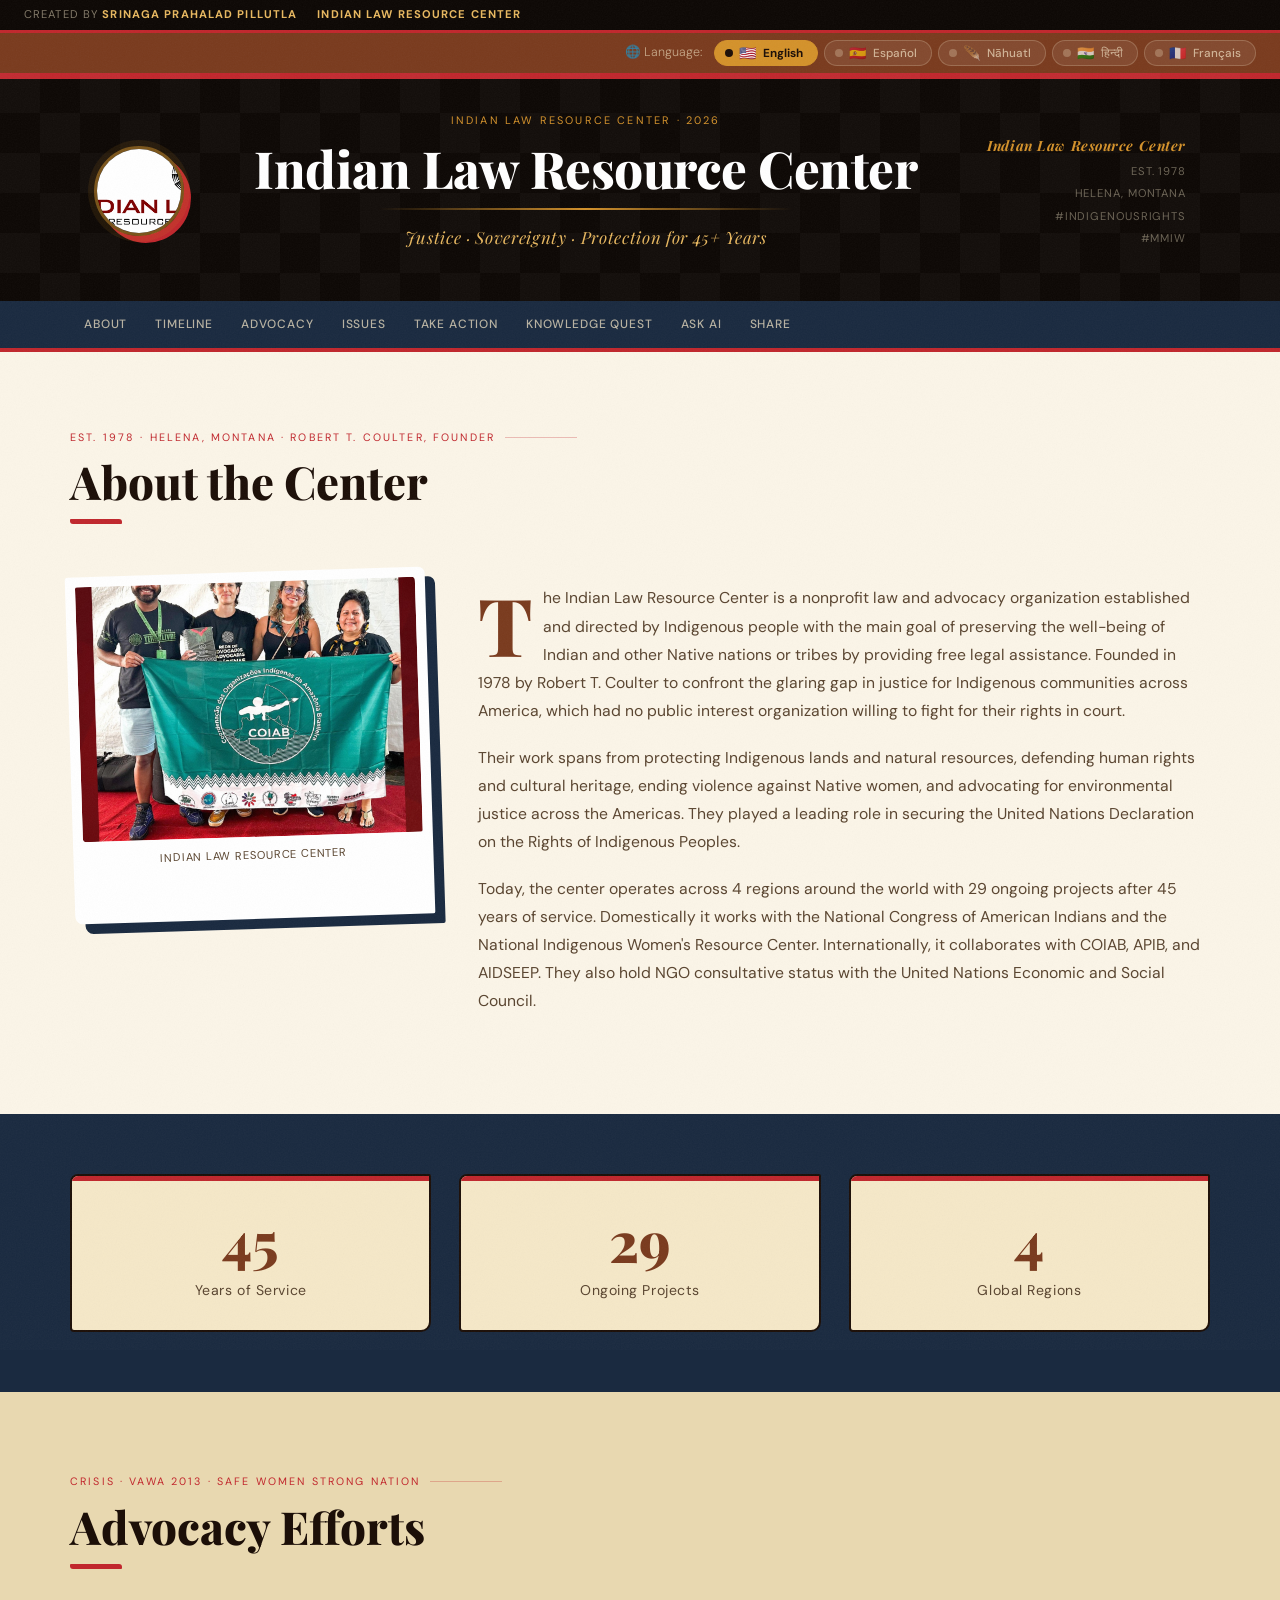
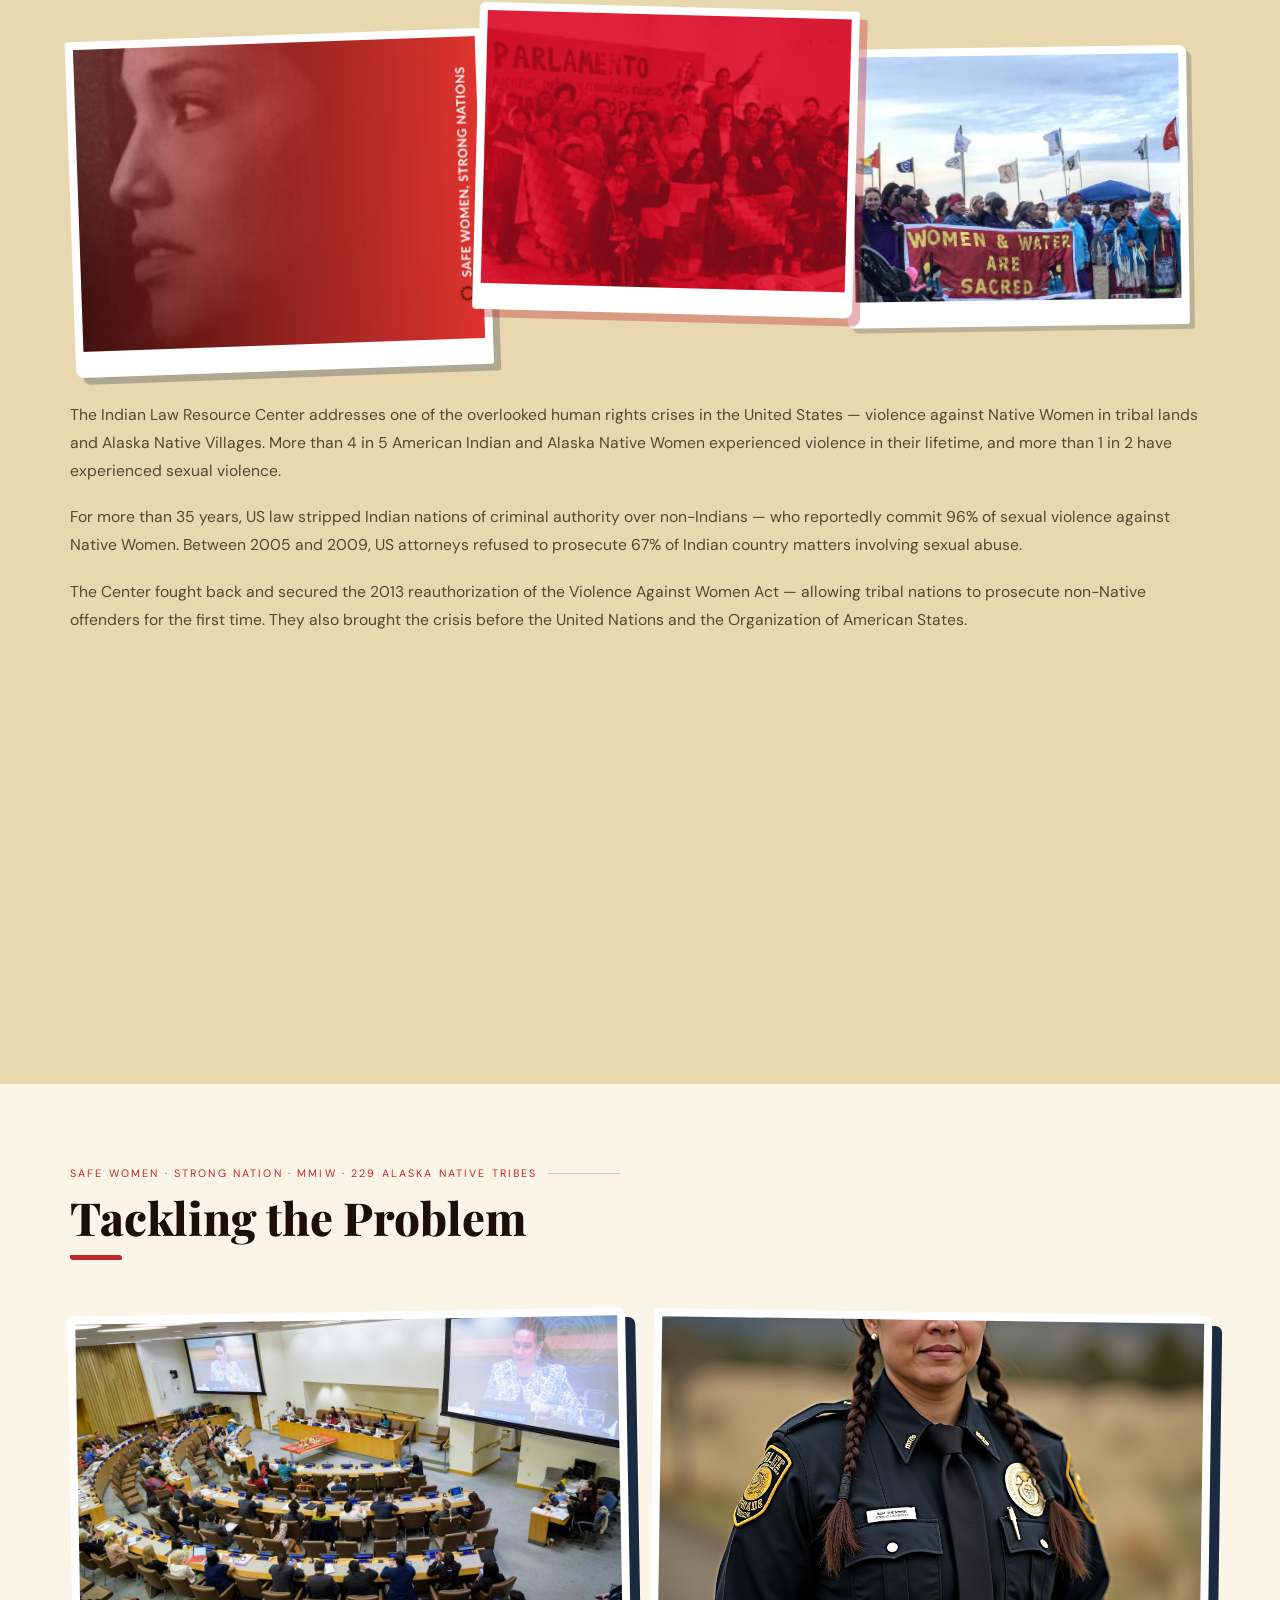
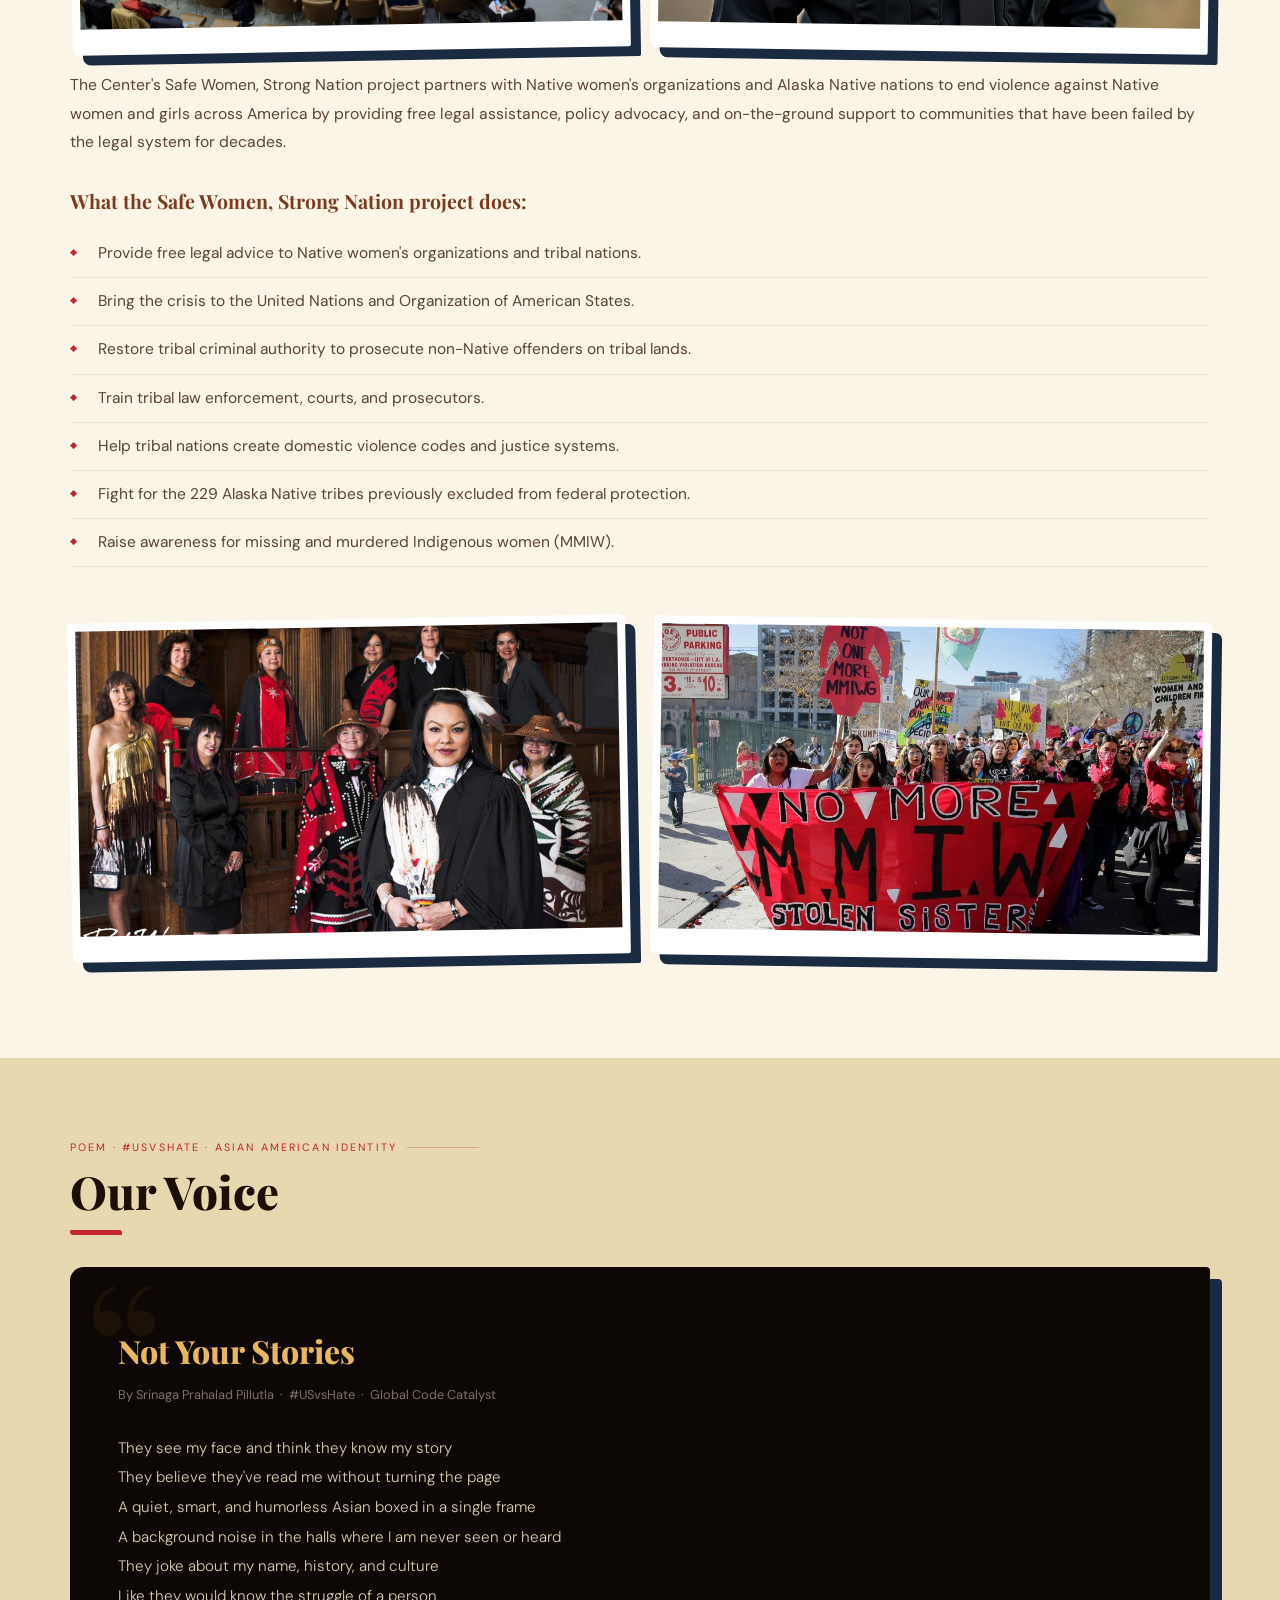
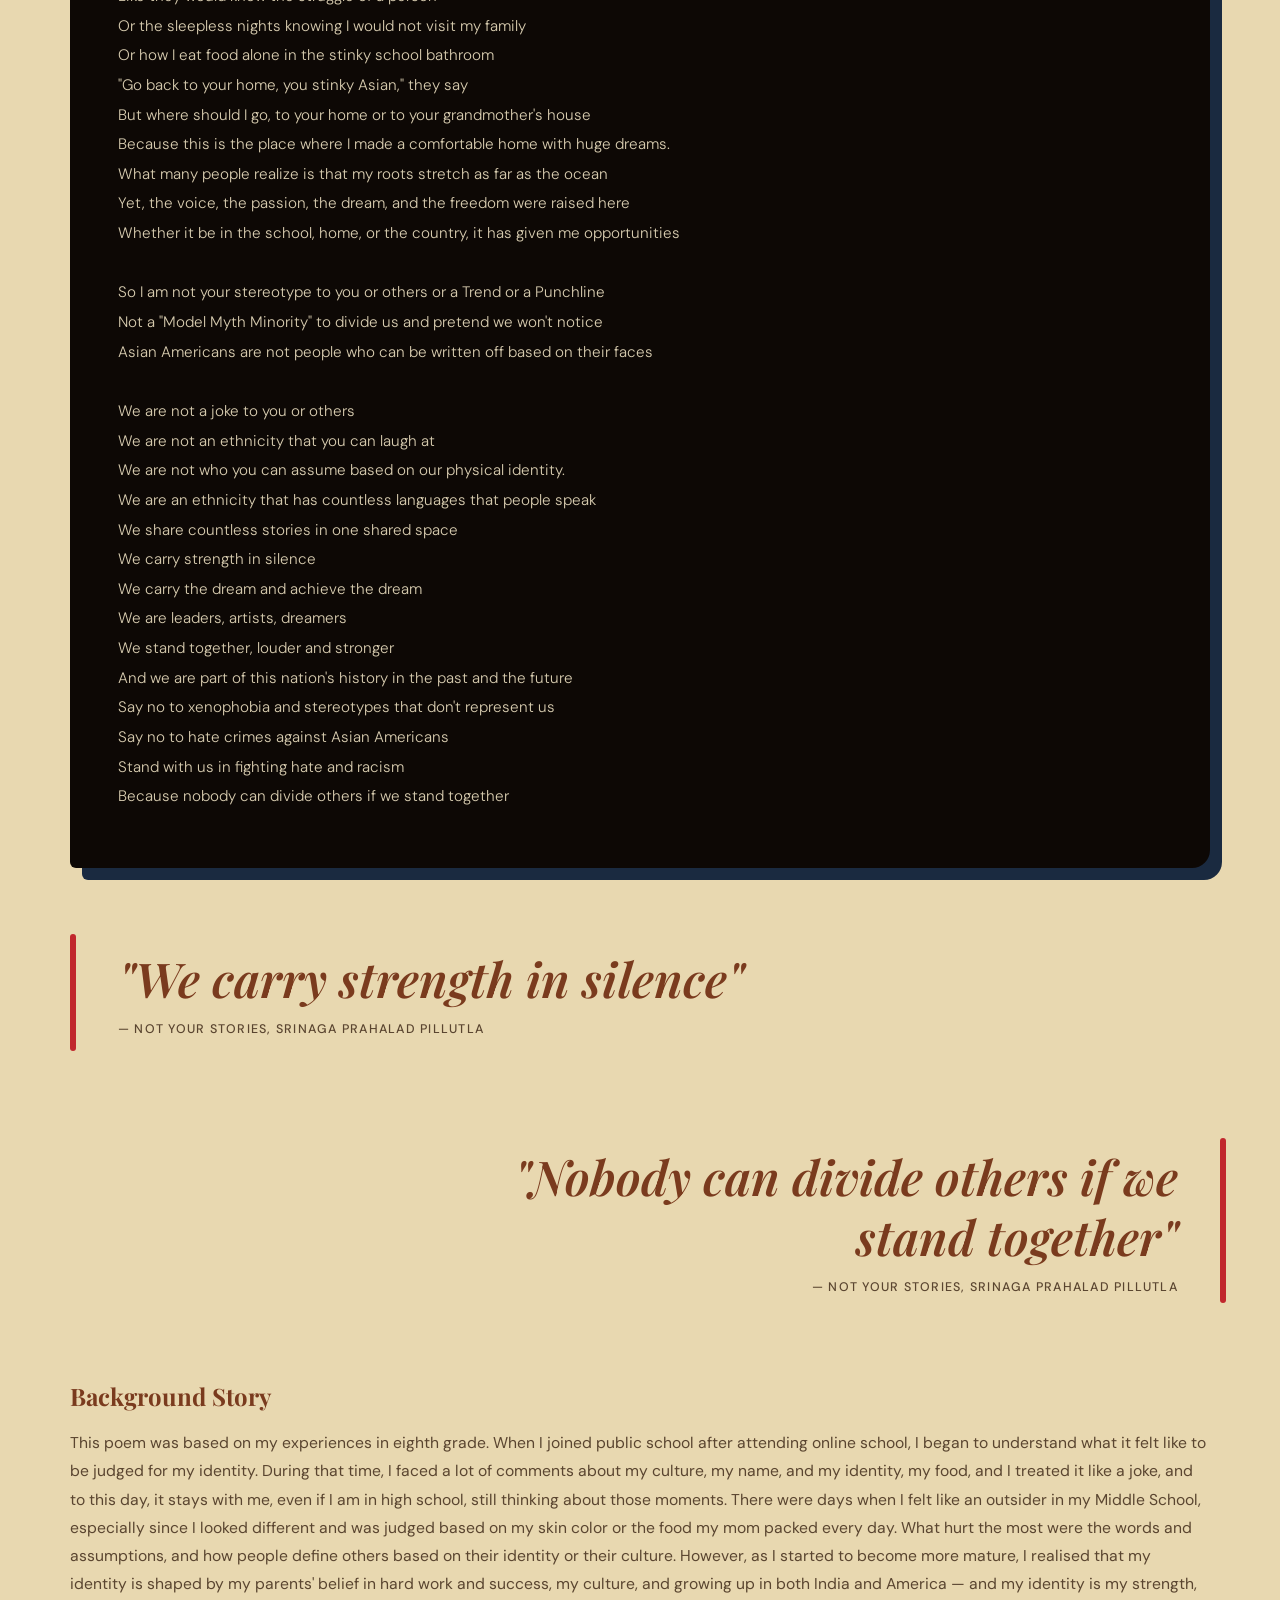
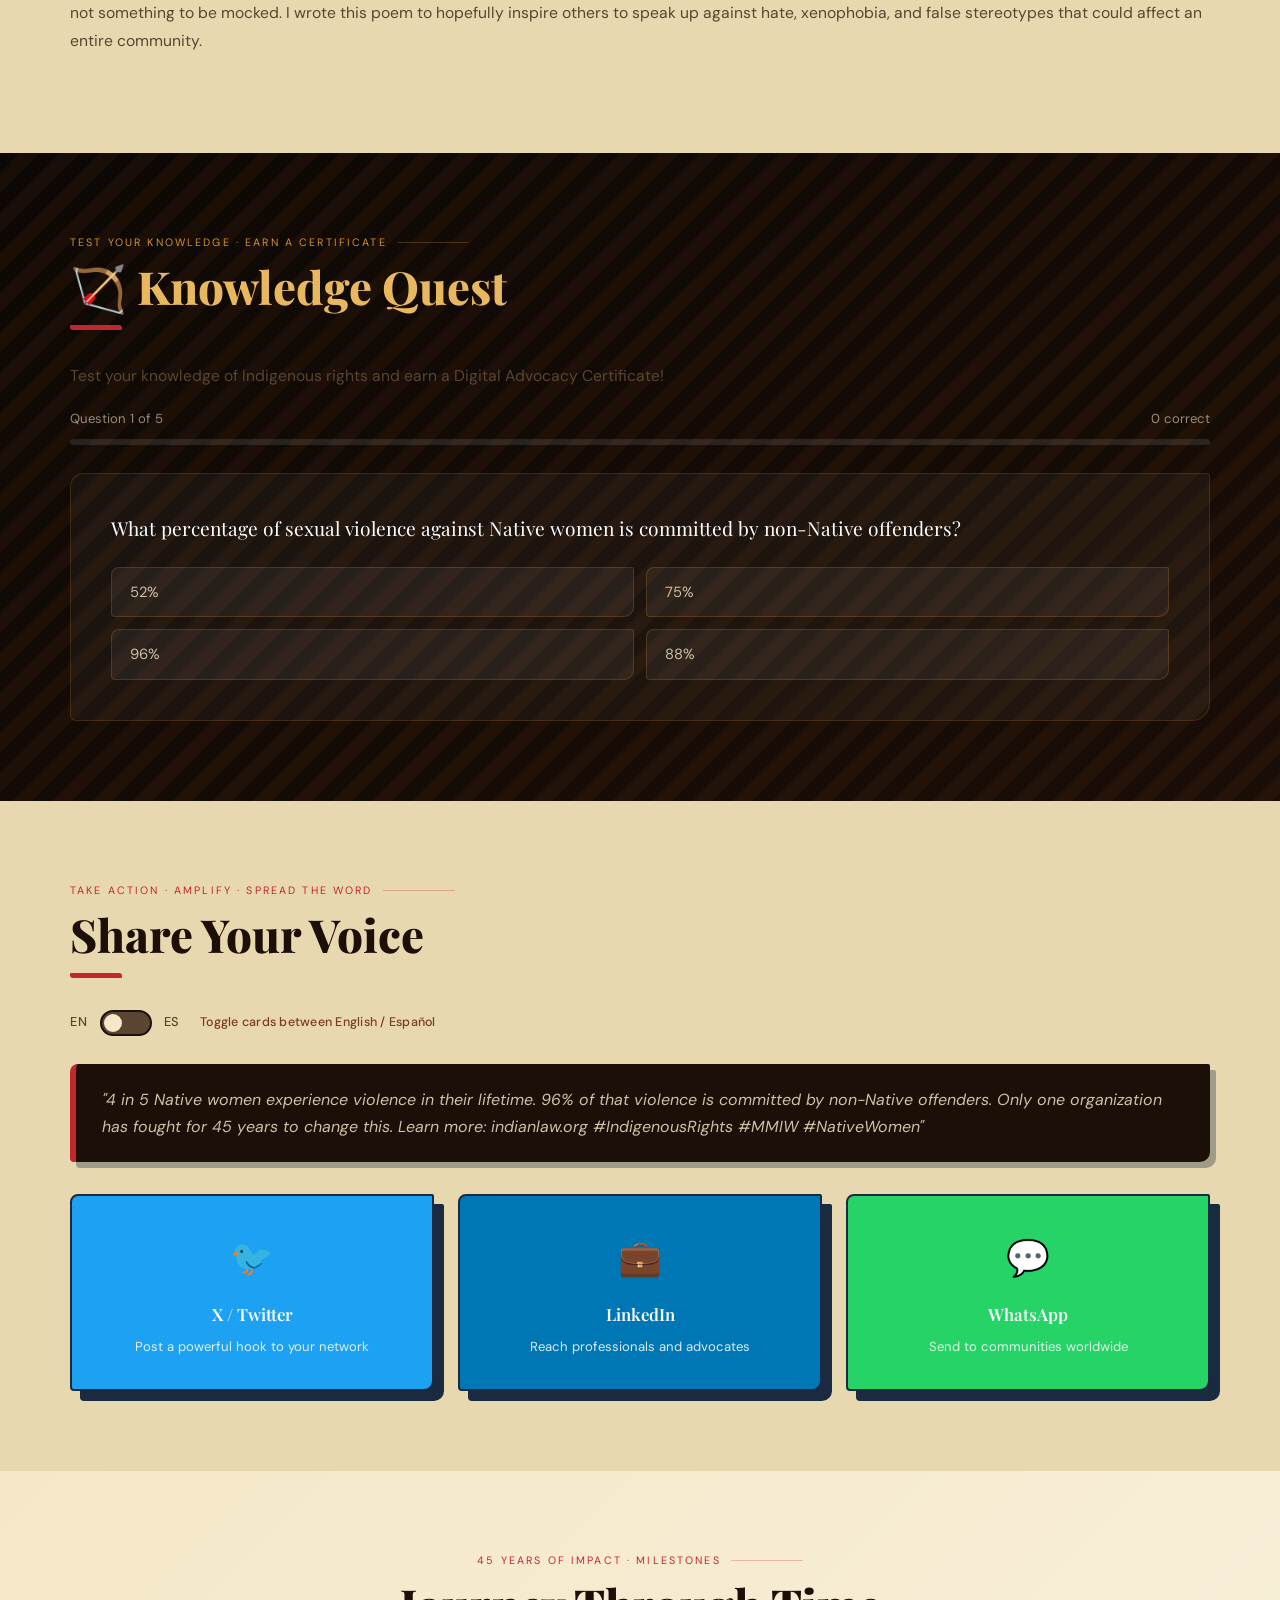
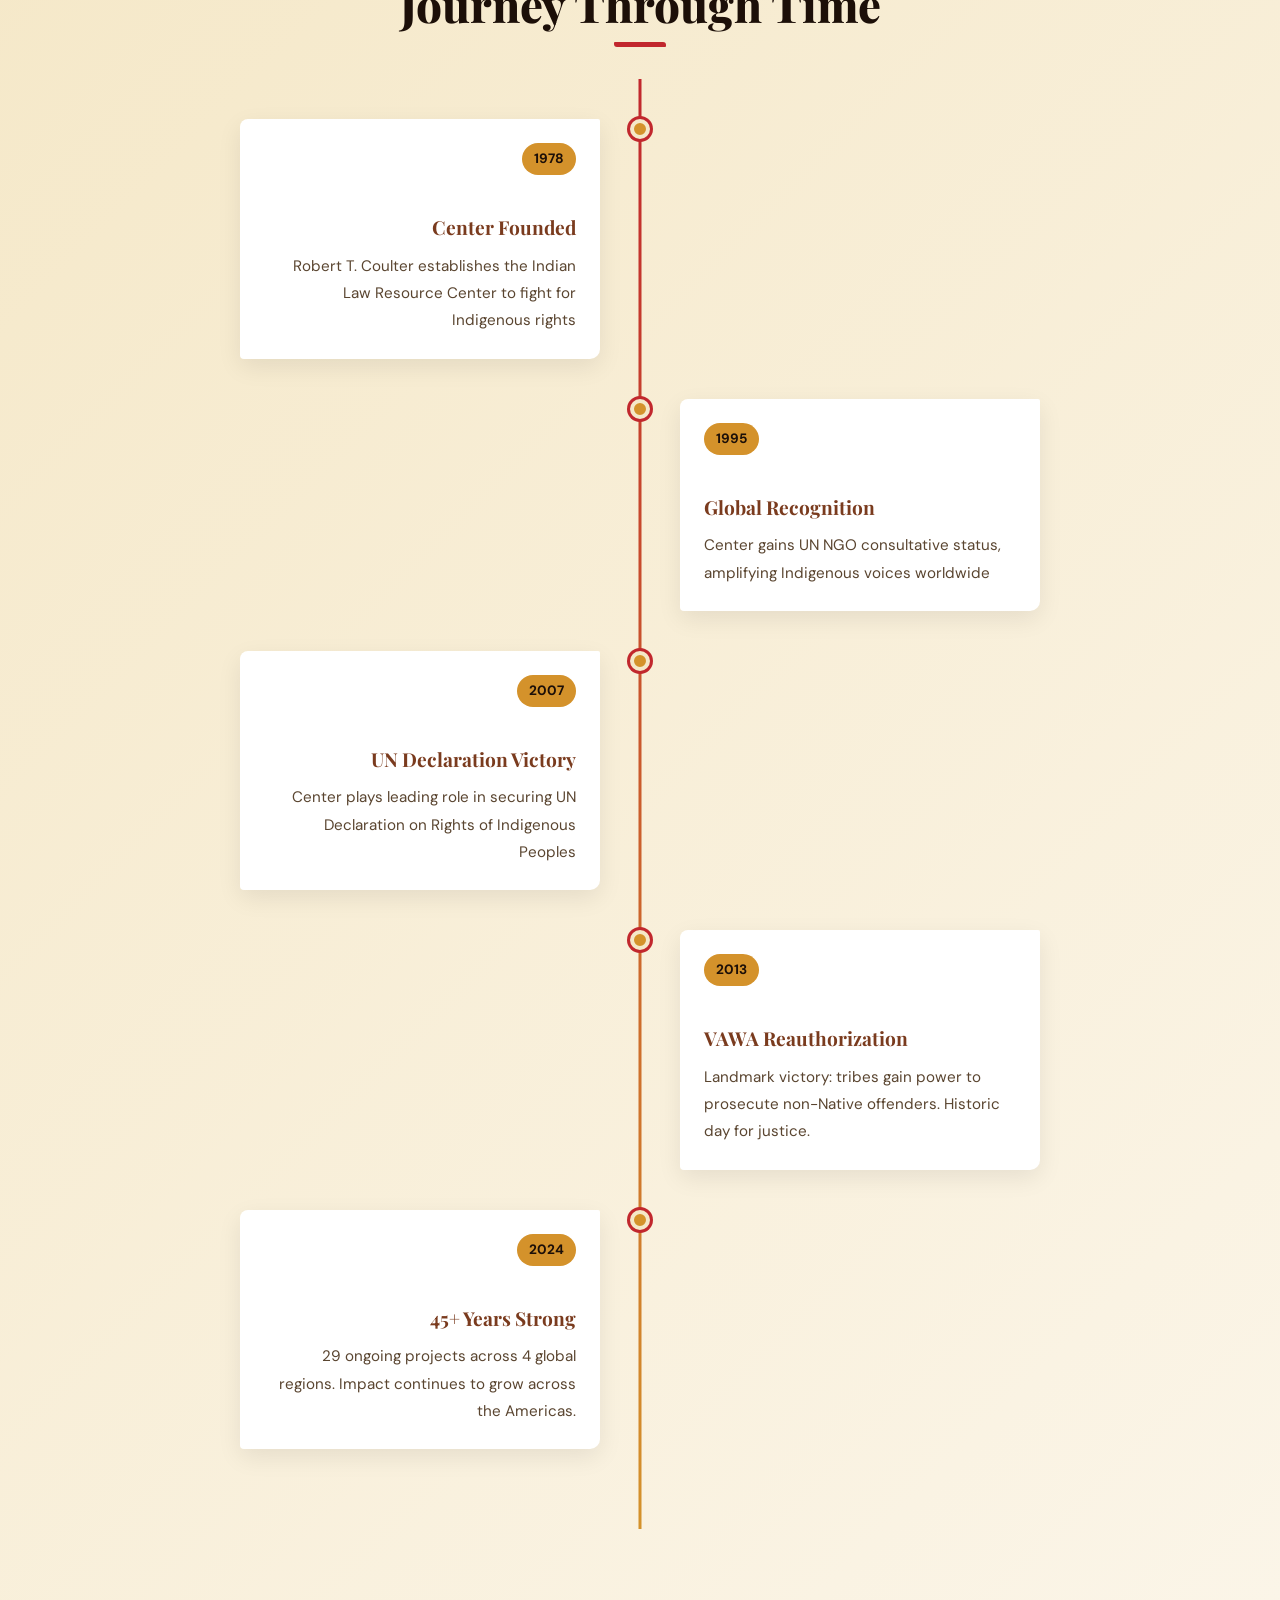
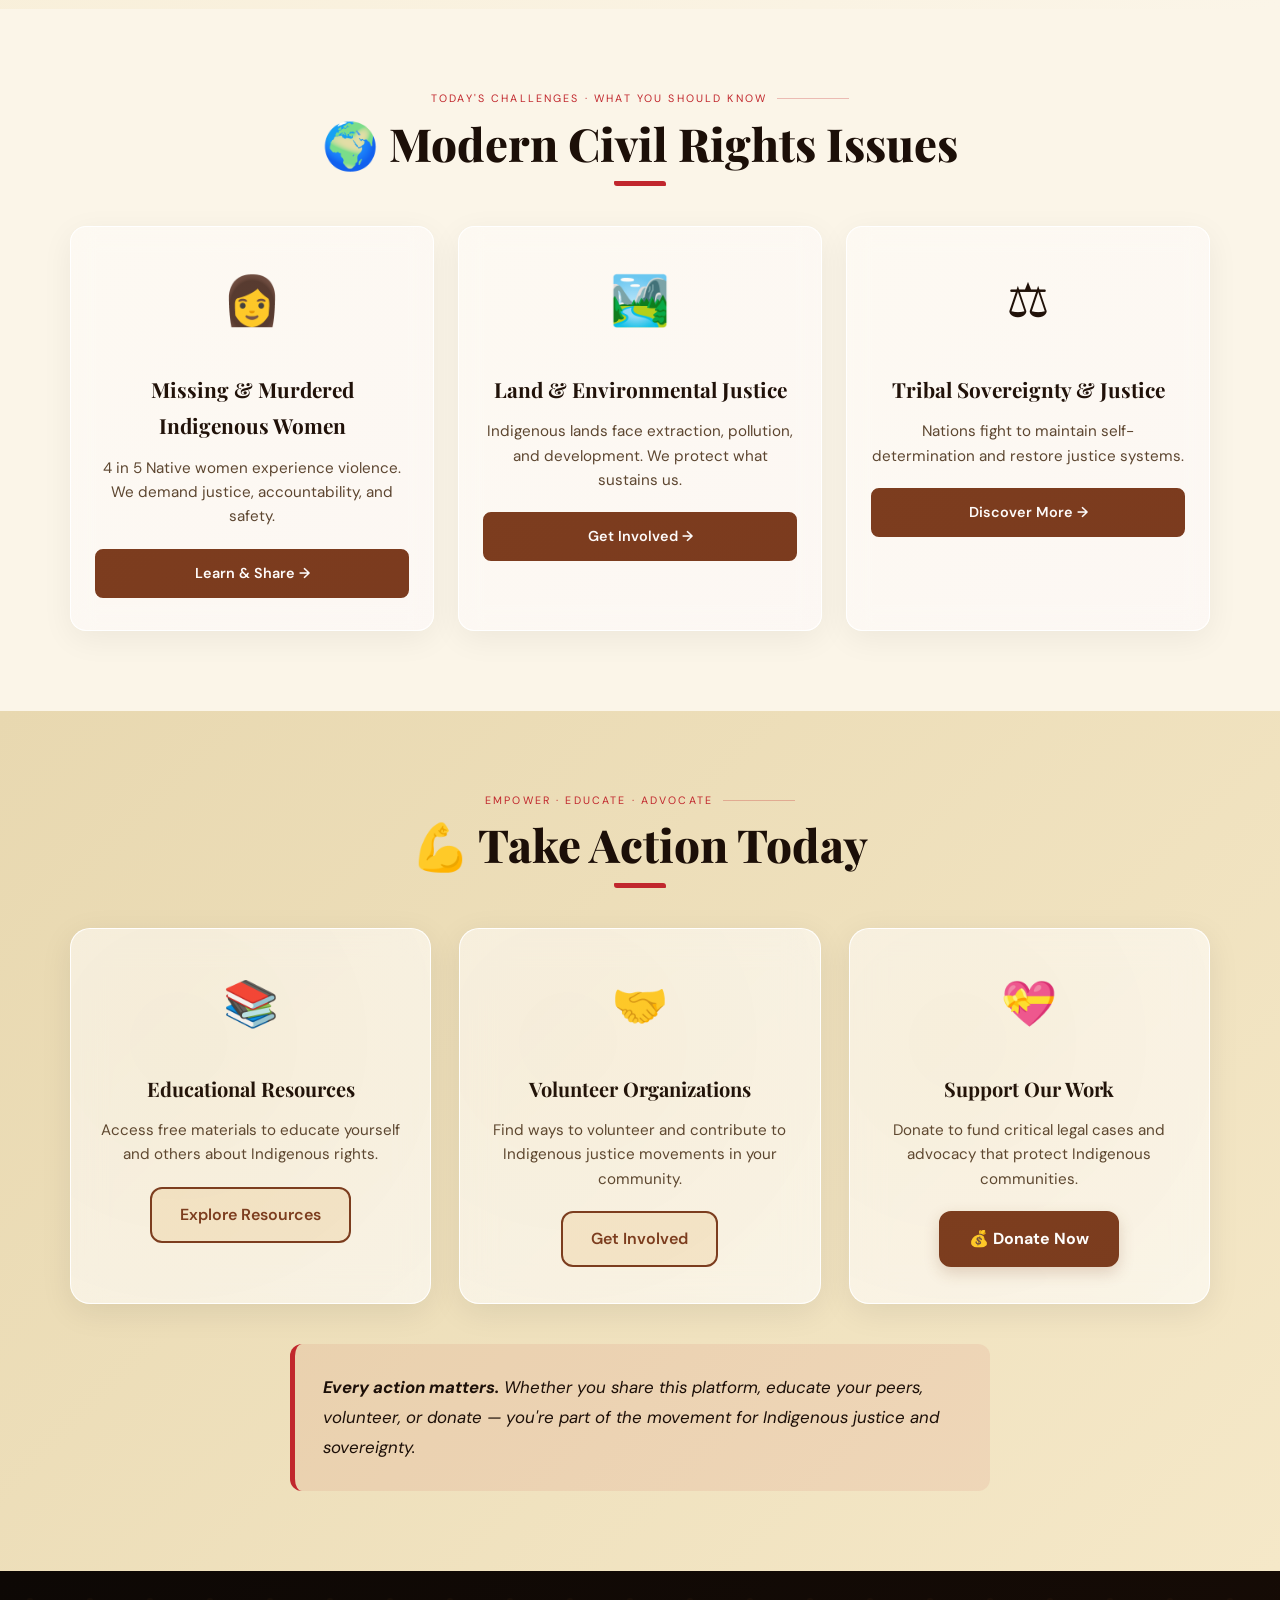
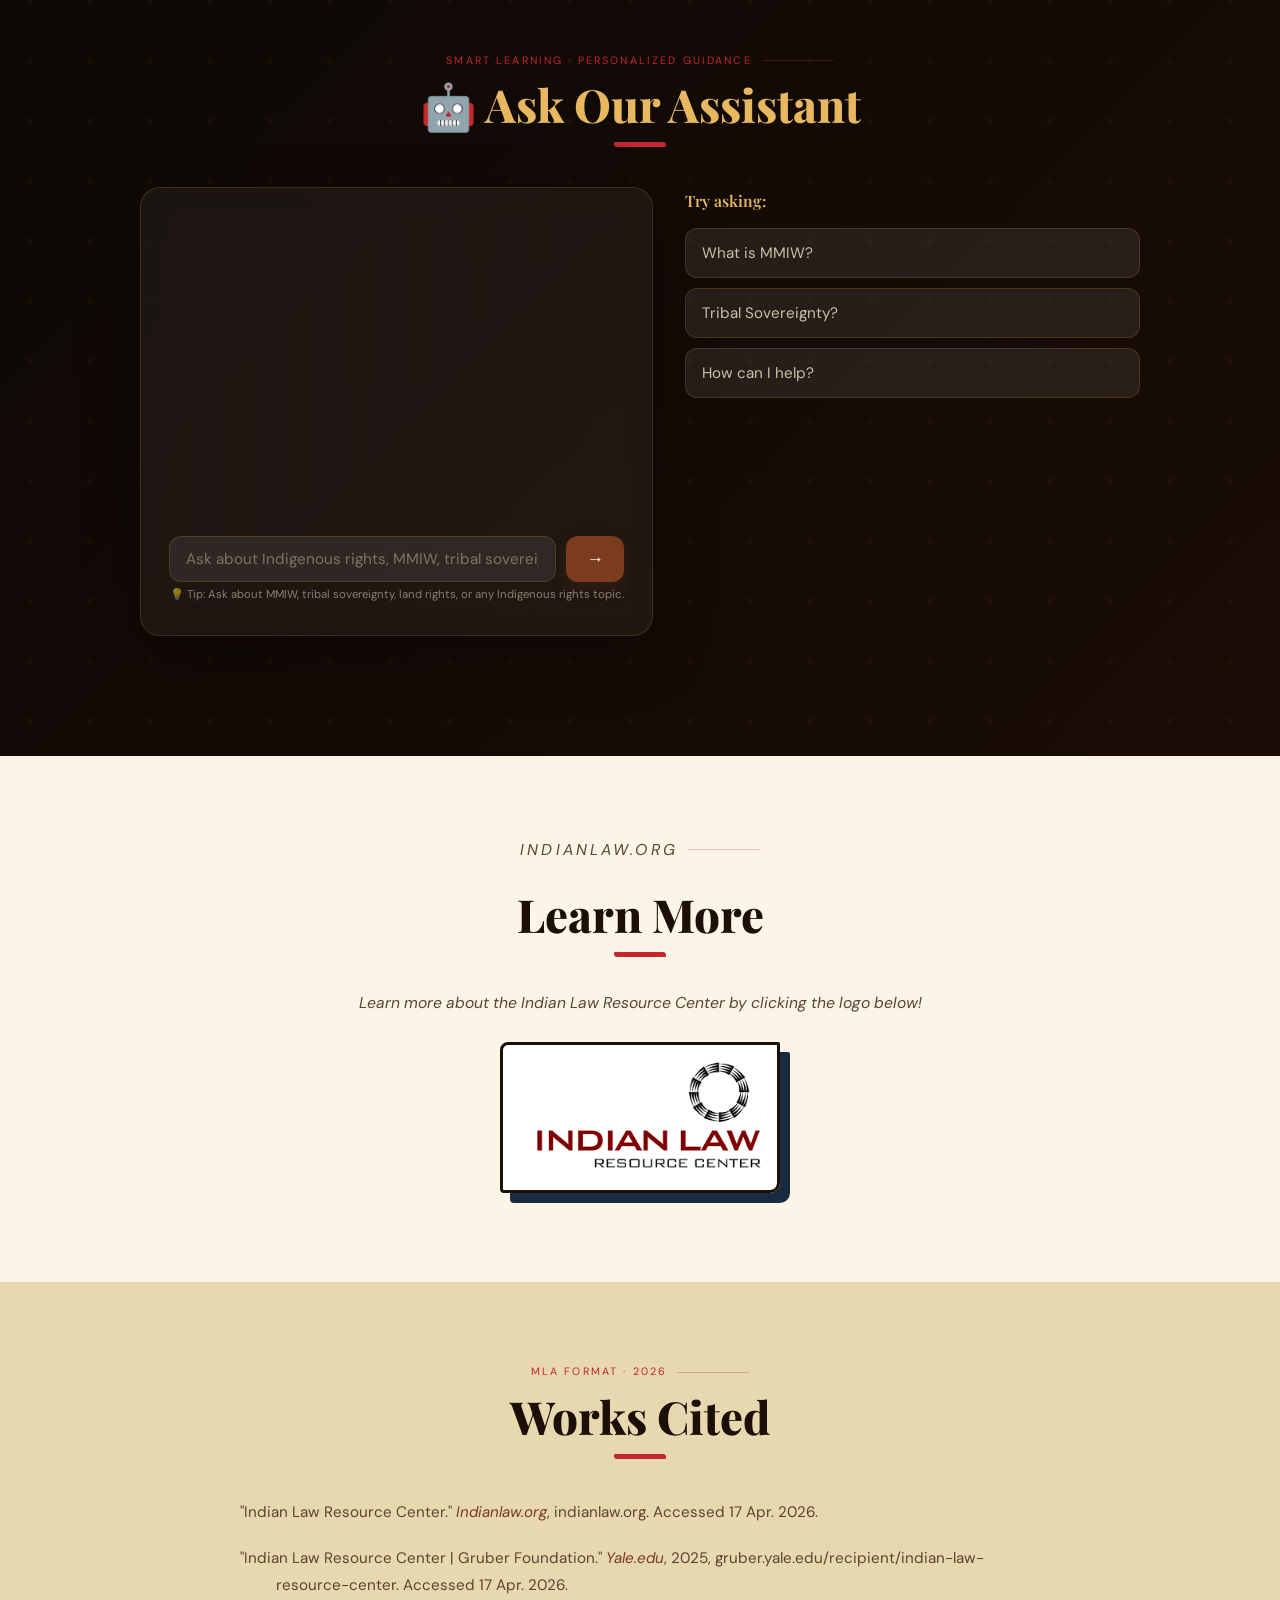
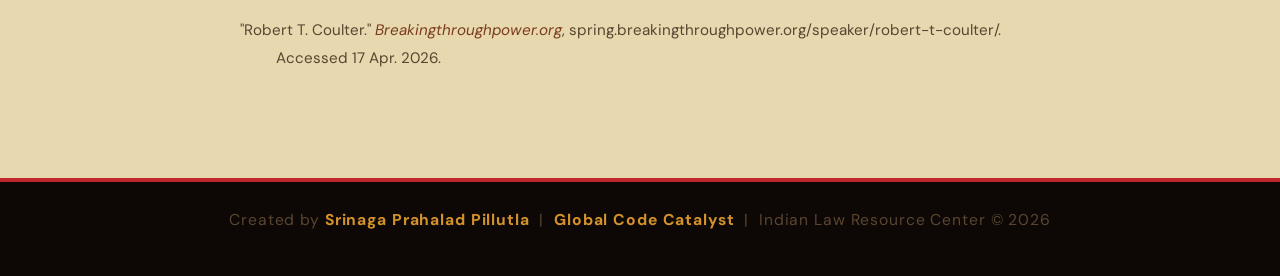
==== index.html @ 5d726333 "feat: Add demo script, modernization guide, and testing guide for civil rights education platform - " ====
<!DOCTYPE html>
<html lang="en">
<head>
<meta charset="UTF-8">
<meta name="viewport" content="width=device-width, initial-scale=1.0">
<title>Indian Law Resource Center | Global Code Catalyst</title>

<meta name="description" content="The Indian Law Resource Center provides free legal assistance to Indigenous peoples across the Americas, fighting violence against Native women and protecting Indigenous rights for 45+ years.">
<meta name="keywords" content="Indian Law Resource Center, Indigenous rights, Native women, tribal law, VAWA, MMIW, Native American advocacy, Global Code Catalyst">
<meta name="author" content="Srinaga Prahalad Pillutla — Global Code Catalyst">
<meta name="robots" content="index, follow">
<link rel="canonical" href="https://indianlaw.org">

<meta property="og:type" content="website">
<meta property="og:url" content="https://indianlaw.org">
<meta property="og:site_name" content="Global Code Catalyst">
<meta property="og:title" content="Indian Law Resource Center | 45 Years of Indigenous Justice — Global Code Catalyst">
<meta property="og:description" content="4 in 5 Native women experience violence. 96% of perpetrators go uncharged. One center has fought to change this since 1978. Global Code Catalyst.">
<meta property="og:image" content="https://indianlaw.org/images/og-preview.jpg">
<meta name="twitter:card" content="summary_large_image">
<meta name="twitter:site" content="@JusticeBridgeGbl">
<meta name="twitter:creator" content="@JusticeBridgeGbl">
<meta name="twitter:title" content="Indian Law Resource Center | 45 Years of Indigenous Justice">
<meta name="twitter:description" content="4 in 5 Native women experience violence. 96% of perpetrators go uncharged. #IndigenousRights #MMIW #JusticeBridgeGlobal">
<meta name="twitter:image" content="https://indianlaw.org/images/og-preview.jpg">

<!-- Performance: Preload key assets -->
<link rel="preload" href="https://fonts.googleapis.com/css2?family=Playfair+Display:ital,wght@0,400;0,600;0,800;1,400;1,600&family=DM+Sans:opsz,wght@9..40,300;9..40,400;9..40,500;9..40,600&display=swap" as="style">

<!-- Modern theme color for mobile browsers -->
<meta name="theme-color" content="#1A2A40">

<!-- Additional accessibility meta -->
<meta name="color-scheme" content="light dark">

<script type="application/ld+json">
{"@context":"https://schema.org","@type":"NGO","name":"Indian Law Resource Center","url":"https://indianlaw.org","description":"Nonprofit law and advocacy organization providing free legal assistance to Indigenous peoples across the Americas.","foundingDate":"1978","founder":{"@type":"Person","name":"Robert T. Coulter"},"publisher":{"@type":"Organization","name":"Global Code Catalyst"}}
</script>

<link rel="preconnect" href="https://fonts.googleapis.com">
<link rel="preconnect" href="https://fonts.gstatic.com" crossorigin>
<link href="https://fonts.googleapis.com/css2?family=Playfair+Display:ital,wght@0,400;0,600;0,800;1,400;1,600&family=DM+Sans:opsz,wght@9..40,300;9..40,400;9..40,500;9..40,600&display=swap" rel="stylesheet">

<style>
/* ══ TOKENS ══ */
:root {
  --earth:   #1C0F08;
  --sienna:  #7A3B1E;
  --ochre:   #B8691E;
  --gold:    #D4922B;
  --gold-lt: #E8B860;
  --cream:   #F5E8C8;
  --cream-lt:#FBF5E8;
  --bone:    #E8D8B0;
  --red:     #C1272D;
  --navy:    #1A2A40;
  --muted:   #5A4530;
  --charcoal:#0D0805;
  --fd: 'Playfair Display', Georgia, serif;
  --fb: 'DM Sans', system-ui, sans-serif;
  /* Organic radius — hand-cut feel */
  --ro:       8px 2px 10px 4px;
  --ro-sm:    4px 1px 6px 2px;
  --ro-lg:    14px 4px 18px 6px;
  --ro-photo: 3px 7px 2px 8px;
  /* Brutalist shadows — no blur */
  --bs:       10px 10px 0 var(--navy);
  --bs-red:   10px 10px 0 var(--red);
  --bs-sm:     6px  6px 0 var(--navy);
  --t: .22s cubic-bezier(.4,0,.2,1);
}

*, *::before, *::after { box-sizing: border-box; margin: 0; padding: 0; }
html { scroll-behavior: smooth; }
body { font-family: var(--fb); background: var(--cream); color: var(--earth); line-height: 1.75; overflow-x: hidden; }
img  { max-width: 100%; height: auto; display: block; }
a    { color: inherit; text-decoration: none; }
ul   { list-style: none; }

/* ══ PAPER GRAIN ══ */
.grain {
  position: fixed; inset: -50%; width: 200%; height: 200%;
  pointer-events: none; z-index: 9997; opacity: .038;
  background-image: url("data:image/svg+xml,%3Csvg xmlns='http://www.w3.org/2000/svg'%3E%3Cfilter id='n'%3E%3CfeTurbulence type='fractalNoise' baseFrequency='.78' numOctaves='4' stitchTiles='stitch'/%3E%3CfeColorMatrix type='saturate' values='0'/%3E%3C/filter%3E%3Crect width='100%25' height='100%25' filter='url(%23n)'/%3E%3C/svg%3E");
  animation: grn 9s steps(2) infinite;
}
@keyframes grn {
  0%,100%{transform:translate(0,0)} 12%{transform:translate(-3%,-5%)}
  25%{transform:translate(-8%,3%)} 37%{transform:translate(5%,-7%)}
  50%{transform:translate(-4%,10%)} 62%{transform:translate(11%,0)}
  75%{transform:translate(0,7%)} 87%{transform:translate(-9%,2%)}
}

/* ══ REVEAL ══ */
.reveal      {opacity:0;transform:translateY(28px);transition:opacity .7s var(--t),transform .7s var(--t)}
.reveal-left {opacity:0;transform:translateX(-32px);transition:opacity .7s ease,transform .7s ease}
.reveal-right{opacity:0;transform:translateX(32px);transition:opacity .7s ease,transform .7s ease}
.reveal.visible,.reveal-left.visible,.reveal-right.visible{opacity:1;transform:none}

/* ══ PAGE INFO ══ */
.page-info {
  background: var(--charcoal); color: rgba(245,232,200,.5);
  font-size: .7rem; letter-spacing: .1em; text-transform: uppercase;
  padding: 5px 24px; display: flex; gap: 20px; flex-wrap: wrap; align-items: center;
  border-bottom: 3px solid var(--red);
}
.page-info strong { color: var(--gold-lt); }

/* ══ LANGUAGE BAR ══ */
.lang-bar {
  background: var(--sienna);
  display: flex; align-items: center; justify-content: flex-end;
  gap: 6px; padding: 7px 24px; font-size: .78rem; color: var(--cream); flex-wrap: wrap;
}
.lang-bar-label { opacity:.62; font-weight:300; margin-right:6px; white-space:nowrap; }
.lang-pill {
  display: flex; align-items: center; gap: 6px;
  background: rgba(255,255,255,.08); border: 1.5px solid rgba(245,230,200,.22);
  border-radius: 20px; padding: 4px 14px 4px 10px; cursor: pointer;
  font-family: var(--fb); font-size: .73rem; font-weight: 500;
  color: rgba(245,230,200,.68); transition: var(--t); white-space: nowrap; user-select: none;
}
.lang-pill:hover { background: rgba(212,146,43,.2); border-color: var(--gold); color: var(--cream); }
.lang-pill.active { background: var(--gold); border-color: var(--gold); color: var(--earth); font-weight: 700; }
.pill-dot { width:8px; height:8px; border-radius:50%; background:rgba(245,230,200,.28); flex-shrink:0; transition:background .22s; }
.lang-pill.active .pill-dot { background: var(--earth); }
.pill-flag { font-size: .88rem; line-height: 1; }

/* ══ EDITORIAL MASTHEAD ══ */
.masthead { background: var(--charcoal); position: relative; overflow: hidden; }
.masthead-stripe { height: 6px; background: var(--red); }
.masthead-inner {
  max-width: 1140px; margin: 0 auto; padding: 32px 24px 30px;
  display: grid; grid-template-columns: auto 1fr auto; gap: 24px; align-items: center;
  position: relative; z-index: 1;
}
.masthead::after {
  content:''; position:absolute; inset:0;
  background:url("data:image/svg+xml,%3Csvg width='80' height='80' viewBox='0 0 80 80' xmlns='http://www.w3.org/2000/svg'%3E%3Cg fill='%23ffffff' fill-opacity='0.022'%3E%3Cpath d='M0 0h40v40H0zM40 40h40v40H40z'/%3E%3C/g%3E%3C/svg%3E") repeat;
  pointer-events: none;
}
.masthead-logo {
  width: 90px; height: 90px; border-radius: 50%;
  border: 3px solid rgba(212,146,43,.55); object-fit: cover; flex-shrink: 0;
  box-shadow: 0 0 0 6px rgba(212,146,43,.1), 7px 7px 0 var(--red);
}
.masthead-title { text-align: center; }
.masthead-eyebrow { font-family:var(--fb); font-size:.68rem; letter-spacing:.2em; text-transform:uppercase; color:var(--gold); margin-bottom:10px; }
.masthead-h1 { font-family:var(--fd); font-size:clamp(1.8rem,4.5vw,3.2rem); color:#fff; line-height:1.1; font-weight:800; letter-spacing:-.01em; }
.masthead-rule { height:2px; width:55%; margin:12px auto; background:linear-gradient(90deg,transparent,var(--gold),transparent); }
.masthead-tagline { font-family:var(--fd); font-style:italic; color:var(--gold-lt); font-size:clamp(.85rem,2vw,1.05rem); letter-spacing:.04em; }
.masthead-meta { text-align:right; color:rgba(245,232,200,.4); font-size:.7rem; letter-spacing:.08em; line-height:2; text-transform:uppercase; }
.masthead-meta strong { color:var(--gold); display:block; font-size:.88rem; letter-spacing:.04em; text-transform:none; font-family:var(--fd); font-style:italic; }

/* ══ NAVBAR ══ */
.navbar { background:var(--navy); position:sticky; top:0; z-index:999; box-shadow:0 4px 0 var(--red); }
.nav-container { max-width:1140px; margin:0 auto; display:flex; flex-wrap:wrap; }
.nav-link {
  color:rgba(245,232,200,.72); padding:13px 14px; font-size:.75rem;
  font-weight:500; letter-spacing:.07em; text-transform:uppercase;
  transition:var(--t); position:relative;
}
.nav-link::after { content:''; position:absolute; bottom:0; left:0; right:0; height:3px; background:var(--gold); transform:scaleX(0); transition:transform .28s ease; }
.nav-link:hover { color:var(--gold-lt); }
.nav-link:hover::after { transform:scaleX(1); }

/* ══ SECTIONS ══ */
.section { padding:80px 24px; }
.sc { background:var(--cream-lt); }
.sb { background:var(--bone); }
.container { max-width:1140px; margin:0 auto; }

.sect-label {
  font-family:var(--fb); font-size:.67rem; letter-spacing:.2em; text-transform:uppercase;
  color:var(--red); margin-bottom:8px; display:flex; align-items:center; gap:10px;
}
.sect-label::after { content:''; flex:1; height:1px; background:var(--red); opacity:.28; max-width:72px; }

h2 { font-family:var(--fd); font-size:clamp(1.9rem,4vw,2.85rem); color:var(--earth); margin-bottom:8px; line-height:1.15; font-weight:800; }
.h2u { display:block; height:5px; width:52px; background:var(--red); border-radius:1px 3px 1px 3px; margin-top:12px; margin-bottom:32px; }
h3 { font-family:var(--fd); font-size:1.22rem; color:var(--sienna); margin:28px 0 12px; }
p  { margin-bottom:18px; color:var(--muted); font-size:.98rem; line-height:1.8; }
.section-list li { padding:10px 0 10px 28px; position:relative; color:var(--muted); border-bottom:1px solid rgba(122,59,30,.1); font-size:.97rem; }
.section-list li::before { content:'◆'; position:absolute; left:0; color:var(--red); font-size:.58rem; top:14px; }

/* ══ ABOUT — ASYMMETRIC COLLAGE ══ */
.about-collage { display:grid; grid-template-columns:360px 1fr; gap:0; align-items:start; position:relative; }
.about-photo-wrap { position:relative; padding:16px 0; }
.photo-frame {
  display:block; background:#fff; padding:10px 10px 36px;
  box-shadow:var(--bs); border-radius:var(--ro-photo);
  transform:rotate(-1.8deg); transition:transform .35s ease, box-shadow .35s ease;
}
.photo-frame:hover { transform:rotate(0deg) scale(1.02); box-shadow:var(--bs-red); }
.photo-frame img { width:100%; aspect-ratio:4/3; object-fit:cover; border-radius:2px 4px 2px 4px; }
.photo-caption { font-family:var(--fb); font-size:.7rem; color:var(--muted); text-align:center; margin-top:8px; letter-spacing:.07em; text-transform:uppercase; }
.about-text { padding:28px 0 0 48px; }
/* Dropcap on first paragraph */
.about-text p:first-of-type::first-letter {
  font-family:var(--fd); font-size:5rem; line-height:.8;
  float:left; margin-right:10px; margin-top:8px;
  color:var(--sienna); font-weight:800;
}

/* ══ STAT CARDS — BRUTALIST ══ */
.stat-section { background:var(--navy); padding:60px 24px; }
.stat-grid { display:grid; grid-template-columns:repeat(3,1fr); gap:28px; max-width:1140px; margin:0 auto; }
.stat-card {
  background:var(--cream); border:2px solid var(--earth); border-radius:var(--ro);
  padding:36px 20px 28px; text-align:center; box-shadow:var(--bs);
  transition:transform .18s ease, box-shadow .18s ease; position:relative; overflow:hidden;
}
.stat-card::before { content:''; position:absolute; top:0; left:0; right:0; height:5px; background:var(--red); }
.stat-card:hover { transform:translate(-5px,-5px); box-shadow:var(--bs-red); }
.stat-card:active { transform:translate(4px,4px); box-shadow:2px 2px 0 var(--red); }
.stat-num { font-family:var(--fd); font-size:3.5rem; font-weight:800; color:var(--sienna); display:block; line-height:1; margin-bottom:10px; }
.stat-label { font-size:.88rem; color:var(--muted); font-weight:400; letter-spacing:.04em; }

/* ══ COLLAGE IMAGES ══ */
.collage-3 {
  display:grid; grid-template-columns:1.1fr 1fr .9fr; gap:0;
  padding:24px 0 40px; position:relative; align-items:start;
}
.cframe { display:block; background:#fff; padding:8px 8px 26px; position:relative; cursor:pointer; transition:transform .3s ease, box-shadow .3s ease, z-index 0s; }
.collage-3 .cframe:nth-child(1) { transform:rotate(-2deg) translateY(10px); box-shadow:7px 7px 0 rgba(26,42,64,.28); z-index:2; border-radius:var(--ro-photo); }
.collage-3 .cframe:nth-child(2) { transform:rotate(1.5deg) translateX(-12px); box-shadow:8px 8px 0 rgba(193,39,45,.35); z-index:3; border-radius:6px 2px 8px 4px; margin-top:-18px; }
.collage-3 .cframe:nth-child(3) { transform:rotate(-.8deg) translateX(-22px); box-shadow:5px 5px 0 rgba(26,42,64,.22); z-index:1; border-radius:2px 8px 3px 6px; margin-top:22px; }
.collage-3 .cframe:hover { transform:rotate(0deg) scale(1.05)!important; box-shadow:11px 11px 0 var(--red)!important; z-index:10; }
.collage-3 .cframe img { width:100%; aspect-ratio:4/3; object-fit:cover; display:block; }

.collage-2 { display:grid; grid-template-columns:1fr 1fr; gap:24px; padding:20px 0; }
.collage-2 .cframe { border-radius:var(--ro-photo); }
.collage-2 .cframe:nth-child(odd)  { transform:rotate(-1deg); box-shadow:var(--bs); }
.collage-2 .cframe:nth-child(even) { transform:rotate(.8deg);  box-shadow:var(--bs); }
.collage-2 .cframe:hover { transform:rotate(0deg) translateY(-6px)!important; box-shadow:var(--bs-red)!important; }
.collage-2 .cframe img { width:100%; aspect-ratio:16/9; object-fit:cover; display:block; }

/* ══ PULL QUOTES ══ */
.pull-quote {
  font-family:var(--fd); font-size:clamp(1.85rem,3.8vw,3rem);
  font-style:italic; font-weight:600; color:var(--sienna);
  line-height:1.25; position:relative; padding:28px 0 28px 48px;
  margin:52px 0; max-width:800px;
}
.pull-quote::before {
  content:''; position:absolute; left:0; top:10%; bottom:10%;
  width:6px; background:var(--red); border-radius:3px;
}
.pull-quote .pq-attr {
  display:block; font-family:var(--fb); font-style:normal; font-size:.78rem;
  font-weight:500; color:var(--muted); letter-spacing:.1em; text-transform:uppercase; margin-top:14px;
}
.pull-quote-r {
  margin-left: auto; margin-right: -16px;
  padding-left: 0; padding-right: 48px; text-align: right;
}
.pull-quote-r::before { left:auto; right:0; }

/* ══ POEM ══ */
.poem-wrap {
  background:var(--charcoal); border-radius:var(--ro-lg);
  padding:56px 48px; margin:32px 0; position:relative; overflow:hidden;
  box-shadow:12px 12px 0 var(--navy);
}
.poem-wrap::before {
  content:'\201C'; position:absolute; top:-20px; left:12px;
  font-family:var(--fd); font-size:200px; color:rgba(212,146,43,.07);
  line-height:1; pointer-events:none;
}
.poem-hd { font-family:var(--fd); font-size:2rem; color:var(--gold-lt); font-weight:800; margin:0 0 4px; }
.poem-meta { color:rgba(245,232,200,.48); font-size:.8rem; margin-bottom:28px; }
.poem-text { color:rgba(245,232,200,.88); font-family:var(--fb); font-size:.95rem; line-height:1.95; white-space:pre-wrap; font-weight:300; position:relative; z-index:1; }

/* ══ QUIZ ══ */
.quiz-section { background:linear-gradient(155deg,#0D0805 0%,#1A0D06 100%); position:relative; overflow:hidden; }
.quiz-section::before {
  content:''; position:absolute; inset:0; pointer-events:none;
  background:url("data:image/svg+xml,%3Csvg width='40' height='40' viewBox='0 0 40 40' xmlns='http://www.w3.org/2000/svg'%3E%3Cg fill='%23B8691E' fill-opacity='0.07' fill-rule='evenodd'%3E%3Cpath d='M0 40L40 0H20L0 20M40 40V20L20 40'/%3E%3C/g%3E%3C/svg%3E") repeat;
}
.quiz-section .container { position:relative; z-index:1; }
.quiz-section h2 { color:var(--gold-lt); }
.quiz-section .sect-label { color:var(--gold); }
.quiz-section .sect-label::after { background:var(--gold); opacity:.28; }

.quiz-progress-wrap { margin-bottom:28px; }
.quiz-progress-label { display:flex; justify-content:space-between; color:rgba(245,232,200,.58); font-size:.82rem; margin-bottom:8px; }
.quiz-progress-bar { height:6px; background:rgba(255,255,255,.1); border-radius:3px; overflow:hidden; }
.quiz-progress-fill { height:100%; background:linear-gradient(90deg,var(--sienna),var(--gold)); border-radius:3px; transition:width .5s ease; width:0%; }
.quiz-card { background:rgba(255,255,255,.04); border:1.5px solid rgba(212,146,43,.18); border-radius:var(--ro-lg); padding:40px; }
.quiz-question { font-family:var(--fd); font-size:1.2rem; color:#fff; margin-bottom:24px; line-height:1.5; }
.quiz-options { display:grid; grid-template-columns:1fr 1fr; gap:12px; }
.quiz-opt {
  background:rgba(255,255,255,.05); border:1.5px solid rgba(212,146,43,.22);
  color:rgba(245,232,200,.8); border-radius:var(--ro); padding:14px 18px;
  cursor:pointer; font-family:var(--fb); font-size:.92rem; text-align:left; line-height:1.4;
  transition:transform .15s ease, background .2s, border-color .2s, box-shadow .15s;
}
.quiz-opt:hover:not(:disabled) { background:rgba(184,105,30,.2); border-color:var(--gold); color:#fff; transform:translateY(-2px); box-shadow:0 4px 0 var(--sienna); }
.quiz-opt:active:not(:disabled) { transform:translateY(2px); box-shadow:none; }
.quiz-opt.correct { background:rgba(107,140,110,.28); border-color:#8BC48A; color:#CDECD2; }
.quiz-opt.wrong   { background:rgba(193,39,45,.22);   border-color:#E88;    color:#FFCCCC; }
.quiz-feedback { margin-top:18px; padding:14px 18px; border-radius:var(--ro-sm); font-size:.92rem; font-weight:500; display:none; }
.quiz-feedback.show { display:block; }
.quiz-feedback.correct { background:rgba(107,140,110,.18); color:#CDECD2; }
.quiz-feedback.wrong   { background:rgba(193,39,45,.15);   color:#FFCCCC; }
.quiz-next-btn {
  margin-top:24px; background:var(--gold); color:var(--earth);
  border:2px solid var(--earth); border-radius:var(--ro);
  padding:13px 32px; font-family:var(--fb); font-size:1rem; font-weight:700;
  cursor:pointer; display:none; box-shadow:var(--bs-sm); letter-spacing:.04em;
  transition:transform .15s ease, box-shadow .15s ease;
}
.quiz-next-btn:hover { transform:translate(-3px,-3px); box-shadow:9px 9px 0 var(--earth); }
.quiz-next-btn:active { transform:translate(4px,4px); box-shadow:2px 2px 0 var(--earth); }
.quiz-next-btn.show { display:inline-block; }

/* ══ MODAL ══ */
.modal-overlay {
  position:fixed; inset:0; z-index:9999; background:rgba(13,8,5,.9);
  backdrop-filter:blur(8px); display:none; align-items:center; justify-content:center; padding:20px;
}
.modal-overlay.show { display:flex; }
.modal-box {
  background:var(--cream-lt); border:3px solid var(--gold); border-radius:var(--ro-lg);
  max-width:560px; width:100%; padding:52px 44px; text-align:center;
  position:relative; box-shadow:14px 14px 0 var(--navy);
  animation:slideUp .45s cubic-bezier(.34,1.56,.64,1);
}
@keyframes slideUp { from{transform:translateY(60px) scale(.9);opacity:0} to{transform:none;opacity:1} }
.modal-seal {
  width:86px; height:86px; background:var(--gold); border:3px solid var(--earth);
  border-radius:50%; margin:0 auto 20px; display:flex; align-items:center;
  justify-content:center; font-size:2.4rem; box-shadow:6px 6px 0 var(--sienna);
}
.modal-title { font-family:var(--fd); font-size:1.85rem; color:var(--earth); margin-bottom:6px; }
.modal-sub { color:var(--sienna); font-size:.93rem; margin-bottom:20px; font-style:italic; font-family:var(--fd); }
.modal-recip { background:var(--earth); color:var(--gold-lt); font-family:var(--fd); font-size:1rem; padding:14px 24px; border-radius:var(--ro); margin-bottom:20px; }
.modal-body { color:var(--muted); font-size:.9rem; margin-bottom:28px; line-height:1.65; }
.modal-close { position:absolute; top:16px; right:20px; background:none; border:none; font-size:1.4rem; cursor:pointer; color:var(--muted); }
.modal-close:hover { color:var(--earth); }
.modal-share-btn {
  background:var(--earth); color:var(--gold-lt); border:2px solid var(--earth);
  border-radius:var(--ro); padding:12px 24px; font-weight:700; font-size:.88rem;
  cursor:pointer; margin:6px; font-family:var(--fb); box-shadow:var(--bs-sm);
  transition:transform .15s ease, box-shadow .15s ease;
}
.modal-share-btn:hover { transform:translate(-3px,-3px); box-shadow:9px 9px 0 var(--red); }
.modal-share-btn:active { transform:translate(4px,4px); box-shadow:2px 2px 0 var(--red); }

/* ══ SHARE — BRUTALIST CARDS ══ */
.share-section { background:var(--bone); }
.action-toggle-wrap {
  display:flex; align-items:center; gap:12px; margin:24px 0 0;
  font-size:.8rem; color:var(--muted); font-weight:500;
  letter-spacing:.06em; text-transform:uppercase;
}
.toggle-sw { position:relative; width:52px; height:26px; flex-shrink:0; }
.toggle-sw input { opacity:0; width:0; height:0; }
.toggle-sl {
  position:absolute; cursor:pointer; inset:0; background:var(--muted);
  border-radius:30px; transition:.3s; border:2px solid var(--earth);
}
.toggle-sl::before {
  content:''; position:absolute; height:18px; width:18px; left:2px; bottom:2px;
  background:var(--cream); border-radius:50%; transition:.3s;
}
.toggle-sw input:checked + .toggle-sl { background:var(--sienna); }
.toggle-sw input:checked + .toggle-sl::before { transform:translateX(26px); }

.share-hook { background:var(--earth); border-radius:var(--ro); padding:22px 26px; margin:28px 0; border-left:6px solid var(--red); box-shadow:6px 6px 0 rgba(26,42,64,.35); }
.share-hook p { color:rgba(245,232,200,.82); font-style:italic; font-size:1rem; margin:0; line-height:1.7; }

.share-grid { display:grid; grid-template-columns:repeat(3,1fr); gap:24px; margin-top:32px; }
.share-card {
  border-radius:var(--ro); padding:32px 22px; text-align:center; cursor:pointer;
  border:2px solid var(--navy); box-shadow:var(--bs);
  transition:transform .15s ease, box-shadow .15s ease; position:relative; overflow:hidden;
}
.share-card:hover  { transform:translate(-5px,-5px); box-shadow:var(--bs-red); }
.share-card:active { transform:translate(4px,4px);  box-shadow:2px 2px 0 var(--red); }
.sc-tw { background:#1DA1F2; }
.sc-li { background:#0077B5; }
.sc-wa { background:#25D366; }
.share-icon { font-size:2.2rem; margin-bottom:10px; }
.share-card-title { font-family:var(--fd); font-size:1.05rem; color:#fff; margin-bottom:8px; font-weight:600; }
.share-card-desc  { font-size:.82rem; color:rgba(255,255,255,.85); line-height:1.5; }
[data-sl] { display:none; }
[data-sl="en"] { display:block; }

/* ══ LEARN MORE ══ */
.learn-more-section { text-align:center; }
.learn-more-section p { font-size:.98rem; color:var(--muted); font-style:italic; margin-bottom:24px; }
.learn-logo-link {
  display:inline-block; border-radius:var(--ro); box-shadow:var(--bs);
  transition:transform .15s ease, box-shadow .15s ease;
}
.learn-logo-link:hover  { transform:translate(-4px,-4px); box-shadow:var(--bs-red); }
.learn-logo-link:active { transform:translate(4px,4px);  box-shadow:2px 2px 0 var(--red); }
.learn-logo-link img { max-width:280px; width:100%; border:3px solid var(--earth); border-radius:var(--ro); padding:10px; background:#fff; display:block; }

/* ══ WORKS CITED ══ */
.cit-wrap { max-width:800px; margin:0 auto; padding:8px 0; }
.cit { text-indent:-36px; padding-left:36px; margin-bottom:18px; word-wrap:break-word; color:var(--muted); font-size:.95rem; }
.cit em { font-style:italic; color:var(--sienna); }

/* ══ FOOTER ══ */
footer { background:var(--charcoal); border-top:4px solid var(--red); color:rgba(245,232,200,.42); text-align:center; padding:24px; font-size:.78rem; letter-spacing:.07em; }
footer strong { color:var(--gold); }

/* ══ MULTILINGUAL ══ */
[data-lang]             { display:none !important; }
[data-lang].lang-visible { display:block !important; }
span[data-lang].lang-visible,
.lang-pill span[data-lang].lang-visible { display:inline !important; }

/* ══ RESPONSIVE ══ */
@media(max-width:1000px){
  .about-collage{grid-template-columns:1fr}
  .about-text{padding:24px 0 0}
  .about-text p:first-of-type::first-letter{font-size:3.5rem}
  .stat-grid{grid-template-columns:1fr 1fr}
  .masthead-inner{grid-template-columns:auto 1fr}
  .masthead-meta{display:none}
}
@media(max-width:700px){
  .collage-3,.collage-2,.share-grid,.quiz-options,.stat-grid{grid-template-columns:1fr}
  .masthead-inner{grid-template-columns:1fr;text-align:center}
  .masthead-logo{margin:0 auto}
  .poem-wrap{padding:36px 20px}
  .modal-box{padding:36px 20px}
  .pull-quote,.pull-quote-r{font-size:1.5rem;margin-left:0;margin-right:0;padding-right:0;padding-left:40px;text-align:left}
  .pull-quote-r::before{left:0;right:auto}
  .lang-pill{padding:4px 10px 4px 8px;font-size:.7rem}
  .nav-link{padding:11px 9px;font-size:.7rem}
  .collage-3 .cframe:nth-child(1),
  .collage-3 .cframe:nth-child(2),
  .collage-3 .cframe:nth-child(3){transform:rotate(0deg) translate(0,0);margin:0;box-shadow:var(--bs);}
  .timeline{flex-direction:column;padding:20px 0}
  .timeline-item{flex-direction:row;margin-bottom:20px}
  .timeline-content{margin-left:0;padding-left:40px}
  .issues-grid,.action-cards{grid-template-columns:1fr;gap:16px}
  .assistant-wrapper{flex-direction:column}
}

/* ══ LOADING ANIMATION ══ */
.loading-spinner {
  display: inline-block; width: 16px; height: 16px; border: 2px solid rgba(255,255,255,.3);
  border-top-color: #fff; border-radius: 50%; animation: spin .8s linear infinite;
}
@keyframes spin { to { transform: rotate(360deg); } }

/* ══ TIMELINE SECTION ══ */
.timeline-section { background: linear-gradient(135deg, #F5E8C8 0%, #FBF5E8 100%); }
.timeline {
  display: flex; flex-direction: column; position: relative; padding: 40px 0;
  max-width: 800px; margin: 0 auto;
}
.timeline::before {
  content: ''; position: absolute; left: 50%; top: 0; bottom: 0;
  width: 3px; background: linear-gradient(180deg, var(--red), var(--gold));
  transform: translateX(-50%);
}
.timeline-item {
  display: flex; margin-bottom: 40px; opacity: 0; transform: translateY(20px);
  animation: slideInTimeline .6s ease forwards;
  position: relative;
}
.timeline-item:nth-child(odd) { justify-content: flex-start; }
.timeline-item:nth-child(even) { justify-content: flex-end; }
.timeline-item:nth-child(1) { animation-delay: 0s; }
.timeline-item:nth-child(2) { animation-delay: 0.1s; }
.timeline-item:nth-child(3) { animation-delay: 0.2s; }
.timeline-item:nth-child(4) { animation-delay: 0.3s; }
.timeline-item:nth-child(5) { animation-delay: 0.4s; }
@keyframes slideInTimeline {
  to { opacity: 1; transform: translateY(0); }
}
.timeline-dot {
  position: absolute; left: 50%; width: 20px; height: 20px;
  background: var(--gold); border: 4px solid var(--cream);
  border-radius: 50%; transform: translateX(-50%); top: 0;
  box-shadow: 0 0 0 3px var(--red); z-index: 2;
}
.timeline-content {
  width: calc(50% - 40px); background: #fff; padding: 24px; border-radius: var(--ro);
  box-shadow: 0 8px 24px rgba(0,0,0,.08); transition: transform .3s ease, box-shadow .3s ease;
}
.timeline-item:nth-child(odd) .timeline-content { margin-right: 40px; text-align: right; }
.timeline-item:nth-child(even) .timeline-content { margin-left: 40px; text-align: left; }
.timeline-content:hover { transform: translateY(-6px); box-shadow: 0 12px 32px rgba(0,0,0,.15); }
.timeline-year {
  display: inline-block; background: var(--gold); color: var(--earth);
  padding: 4px 12px; border-radius: 20px; font-weight: 700; font-size: .85rem; margin-bottom: 8px;
}
.timeline-content h3 { font-size: 1.2rem; margin-bottom: 8px; }
.timeline-content p { font-size: 0.95rem; color: var(--muted); margin: 0; }

/* ══ ISSUES GRID ══ */
.issues-grid {
  display: grid; grid-template-columns: repeat(3, 1fr); gap: 24px; margin-top: 40px;
}
.issue-card {
  background: rgba(255, 255, 255, 0.7); backdrop-filter: blur(12px);
  border: 1px solid rgba(255, 255, 255, 0.95);
  padding: 32px 24px; border-radius: 16px; text-align: center;
  box-shadow: 0 8px 32px rgba(0,0,0,.06); transition: all .3s ease;
  position: relative; overflow: hidden;
}
.issue-card::before {
  content: ''; position: absolute; inset: 0;
  background: linear-gradient(135deg, rgba(212,146,43,.03), rgba(193,39,45,.02));
  pointer-events: none;
}
.issue-card:hover {
  transform: translateY(-8px); box-shadow: 0 16px 48px rgba(0,0,0,.12);
  background: rgba(255, 255, 255, 0.9);
}
.issue-icon {
  font-size: 3rem; margin-bottom: 16px; display: block;
  animation: bounce 2s infinite;
}
@keyframes bounce {
  0%, 100% { transform: translateY(0); }
  50% { transform: translateY(-12px); }
}
.issue-card h3 { color: var(--earth); margin-bottom: 12px; font-size: 1.3rem; }
.issue-card p { color: var(--muted); font-size: 0.95rem; margin-bottom: 20px; line-height: 1.6; }
.issue-btn {
  display: inline-block; padding: 10px 20px; background: var(--sienna);
  color: #fff; border-radius: 8px; text-decoration: none;
  transition: all .3s ease; font-weight: 600; font-size: 0.9rem;
  border: 2px solid var(--sienna);
}
.issue-btn:hover {
  background: transparent; color: var(--sienna); transform: translateX(4px);
}

/* ══ TAKE ACTION SECTION ══ */
.take-action-section { background: linear-gradient(135deg, #E8D8B0 0%, #F5E8C8 100%); }
.action-cards {
  display: grid; grid-template-columns: repeat(3, 1fr); gap: 28px; margin: 40px 0;
}
.action-item {
  background: rgba(255, 255, 255, 0.6); backdrop-filter: blur(16px);
  border: 1.5px solid rgba(255, 255, 255, 0.9);
  padding: 36px 28px; border-radius: 20px; text-align: center;
  box-shadow: 0 8px 32px rgba(0,0,0,.08); transition: all .35s cubic-bezier(.34,.85,.55,1);
  position: relative; overflow: hidden;
}
.action-item::after {
  content: ''; position: absolute; inset: 0;
  background: radial-gradient(circle at 30% 30%, rgba(212,146,43,.05), transparent);
  pointer-events: none;
}
.action-item:hover {
  transform: translateY(-12px) scale(1.02); box-shadow: 0 20px 48px rgba(0,0,0,.15);
  background: rgba(255, 255, 255, 0.85);
}
.action-icon {
  font-size: 2.8rem; margin-bottom: 16px; display: block;
  animation: float 3s ease-in-out infinite;
}
@keyframes float {
  0%, 100% { transform: translateY(0px); }
  50% { transform: translateY(-10px); }
}
.action-item h3 { color: var(--earth); margin-bottom: 12px; font-size: 1.25rem; }
.action-item p { color: var(--muted); font-size: 0.95rem; margin-bottom: 20px; line-height: 1.6; }
.action-btn {
  display: inline-block; padding: 12px 28px; background: rgba(212,146,43,.15);
  color: var(--sienna); border: 2px solid var(--sienna); border-radius: 12px;
  text-decoration: none; font-weight: 600; transition: all .3s ease;
  cursor: pointer; font-family: var(--fb);
}
.action-btn:hover {
  background: var(--sienna); color: #fff; transform: translateX(4px);
  box-shadow: 0 6px 16px rgba(122,59,30,.2);
}
.action-btn-primary {
  background: var(--sienna); color: #fff; border-color: var(--sienna);
  font-weight: 700; box-shadow: 0 6px 16px rgba(122,59,30,.2);
}
.action-btn-primary:hover {
  background: var(--earth); border-color: var(--earth);
  transform: scale(1.05); box-shadow: 0 8px 24px rgba(28,15,8,.3);
}
.action-highlight {
  margin: 40px auto 0; max-width: 700px; padding: 28px;
  background: rgba(193,39,45,.08); border-left: 5px solid var(--red);
  border-radius: 12px; color: var(--earth); font-size: 1.05rem;
  line-height: 1.8; font-style: italic;
}

/* ══ ASSISTANT SECTION ══ */
.assistant-section { background: linear-gradient(135deg, #0D0805 0%, #1A0D06 100%); position: relative; overflow: hidden; }
.assistant-section::before {
  content: ''; position: absolute; inset: 0; pointer-events: none;
  background: url("data:image/svg+xml,%3Csvg width='60' height='60' viewBox='0 0 60 60' xmlns='http://www.w3.org/2000/svg'%3E%3Cg fill='%23B8691E' fill-opacity='0.05' fill-rule='evenodd'%3E%3Ccircle cx='30' cy='30' r='3'/%3E%3C/g%3E%3C/svg%3E") repeat;
}
.assistant-section h2 { color: var(--gold-lt); }
.assistant-wrapper {
  display: flex; gap: 32px; margin: 40px 0; align-items: flex-start;
  max-width: 1000px; margin-left: auto; margin-right: auto;
}
.assistant-box {
  flex: 1; background: rgba(255,255,255,.05); border: 1.5px solid rgba(212,146,43,.2);
  border-radius: 20px; padding: 28px; backdrop-filter: blur(12px); position: relative; z-index: 1;
  box-shadow: 0 20px 60px rgba(0,0,0,.3);
}
.chat-messages {
  height: 300px; overflow-y: auto; margin-bottom: 20px;
  padding: 16px 0; display: flex; flex-direction: column; gap: 12px;
}
.chat-message {
  padding: 12px 16px; border-radius: 12px; max-width: 90%;
  animation: slideInChat .3s ease forwards;
}
@keyframes slideInChat {
  from { opacity: 0; transform: translateY(10px); }
  to { opacity: 1; transform: translateY(0); }
}
.chat-message.user {
  align-self: flex-end; background: var(--sienna);
  color: #fff; border-radius: 12px 4px 12px 12px;
}
.chat-message.assistant {
  align-self: flex-start; background: rgba(184,105,30,.2);
  color: rgba(245,232,200,.9); border: 1px solid rgba(212,146,43,.3);
  border-radius: 4px 12px 12px 12px;
}
.chat-input-group {
  display: flex; gap: 10px;
}
.chat-input {
  flex: 1; padding: 12px 16px; background: rgba(255,255,255,.08);
  border: 1.5px solid rgba(212,146,43,.2); border-radius: 12px;
  color: #fff; font-family: var(--fb); font-size: 0.95rem;
  transition: all .3s ease;
}
.chat-input::placeholder { color: rgba(245,232,200,.4); }
.chat-input:focus {
  outline: none; background: rgba(255,255,255,.12);
  border-color: var(--gold); box-shadow: 0 0 16px rgba(212,146,43,.2);
}
.chat-send-btn {
  padding: 12px 20px; background: var(--sienna); color: #fff;
  border: none; border-radius: 12px; cursor: pointer;
  font-weight: 600; transition: all .3s ease;
  box-shadow: 0 6px 16px rgba(122,59,30,.2);
}
.chat-send-btn:hover {
  background: var(--gold); color: var(--earth);
  transform: translateY(-2px); box-shadow: 0 8px 24px rgba(212,146,43,.3);
}
.chat-send-btn:active { transform: translateY(0); }
.send-icon { font-size: 1.1rem; }
.assistant-disclaimer {
  color: rgba(245,232,200,.5); font-size: 0.85rem; text-align: center; margin: 0;
}
.suggested-questions {
  flex: 1; position: relative; z-index: 1;
}
.suggested-questions > p {
  color: var(--gold-lt); margin-bottom: 16px; font-family: var(--fd);
}
.suggestion-btn {
  display: block; width: 100%; padding: 14px 16px; margin-bottom: 10px;
  background: rgba(255,255,255,.08); border: 1.5px solid rgba(212,146,43,.2);
  color: rgba(245,232,200,.8); border-radius: 12px; cursor: pointer;
  font-family: var(--fb); font-size: 0.95rem; transition: all .3s ease;
  text-align: left;
}
.suggestion-btn:hover {
  background: rgba(212,146,43,.2); border-color: var(--gold);
  color: #fff; transform: translateX(8px);
  box-shadow: 0 8px 24px rgba(212,146,43,.15);
}

/* ══ ANIMATED COUNTERS ══ */
.stat-num.animate {
  animation: countUp 1.5s ease-out forwards;
}
@keyframes countUp {
  from { opacity: 0; transform: scale(0.8); }
  to { opacity: 1; transform: scale(1); }
}

/* ══ SMOOTH PAGE TRANSITIONS ══ */
.page-transition {
  animation: fadeInPage .5s ease forwards;
}
@keyframes fadeInPage {
  from { opacity: 0; }
  to { opacity: 1; }
}

/* ══ ENHANCED REVEAL ANIMATIONS ══ */
.reveal      { opacity: 0; transform: translateY(28px); transition: opacity .8s cubic-bezier(.34,.85,.55,1), transform .8s cubic-bezier(.34,.85,.55,1); }
.reveal-left { opacity: 0; transform: translateX(-40px); transition: opacity .8s ease, transform .8s ease; }
.reveal-right { opacity: 0; transform: translateX(40px); transition: opacity .8s ease, transform .8s ease; }
.reveal.visible, .reveal-left.visible, .reveal-right.visible { opacity: 1; transform: none; }

/* ══ ADVANCED MOBILE RESPONSIVENESS ══ */
@media (max-width: 1200px) {
  .action-cards { grid-template-columns: 1fr 1fr; }
  .issues-grid { grid-template-columns: 1fr 1fr; }
  .assistant-wrapper { gap: 20px; }
}

@media (max-width: 768px) {
  .action-cards { grid-template-columns: 1fr; }
  .issues-grid { grid-template-columns: 1fr; }
  .timeline::before { left: 20px; }
  .timeline-item { justify-content: flex-start !important; }
  .timeline-item:nth-child(even) { justify-content: flex-start !important; }
  .timeline-dot { left: 20px; }
  .timeline-content { width: calc(100% - 80px); margin-left: 40px !important; margin-right: 0 !important; text-align: left !important; }
  .assistant-wrapper { flex-direction: column; }
  .assistant-box { margin: 0 auto; width: 100%; }
  .suggested-questions { width: 100%; }
  .action-highlight { font-size: 1rem; padding: 20px; }
}

@media (max-width: 480px) {
  .issue-icon { font-size: 2.4rem; }
  .action-icon { font-size: 2.4rem; }
  .timeline-content { width: calc(100% - 60px); margin-left: 20px !important; padding: 18px; }
  .timeline-dot { left: 5px; width: 16px; height: 16px; border-width: 3px; }
  .suggestion-btn { font-size: 0.9rem; padding: 12px; }
}

</style>
</head>
<body>

<div class="grain" aria-hidden="true"></div>

<!-- PAGE INFO -->
<div class="page-info">
  <span>Created by <strong>Srinaga Prahalad Pillutla</strong></span>
  <span><strong>Indian Law Resource Center</strong></span>
</div>

<!-- LANGUAGE BAR -->
<div class="lang-bar" role="navigation" aria-label="Language selector">
  <span class="lang-bar-label">🌐 Language:</span>
  <button class="lang-pill active" data-target="en" onclick="setLang('en',this)"><span class="pill-dot"></span><span class="pill-flag">🇺🇸</span> English</button>
  <button class="lang-pill" data-target="es" onclick="setLang('es',this)"><span class="pill-dot"></span><span class="pill-flag">🇪🇸</span> Español</button>
  <button class="lang-pill" data-target="nah" onclick="setLang('nah',this)"><span class="pill-dot"></span><span class="pill-flag">🪶</span> Nāhuatl</button>
  <button class="lang-pill" data-target="hi" onclick="setLang('hi',this)"><span class="pill-dot"></span><span class="pill-flag">🇮🇳</span> हिन्दी</button>
  <button class="lang-pill" data-target="fr" onclick="setLang('fr',this)"><span class="pill-dot"></span><span class="pill-flag">🇫🇷</span> Français</button>
</div>

<!-- EDITORIAL MASTHEAD -->
<header class="masthead">
  <div class="masthead-stripe"></div>
  <div class="masthead-inner">
    <img src="images/Indian%20Law%20Resource%20Center%20logo.png" alt="Indian Law Resource Center Logo" class="masthead-logo">
    <div class="masthead-title">
      <p class="masthead-eyebrow">Indian Law Resource Center · 2026</p>
      <h1 class="masthead-h1" data-lang="en">Indian Law Resource Center</h1>
      <h1 class="masthead-h1" data-lang="es">Centro de Recursos de Derecho Indígena</h1>
      <h1 class="masthead-h1" data-lang="nah">Tlahtohcayotl Tlapalehuiliztli Tlahtolli</h1>
      <h1 class="masthead-h1" data-lang="hi">इंडियन लॉ रिसोर्स सेंटर</h1>
      <h1 class="masthead-h1" data-lang="fr">Centre de Ressources en Droit Indien</h1>
      <div class="masthead-rule"></div>
      <p class="masthead-tagline" data-lang="en">Justice · Sovereignty · Protection for 45+ Years</p>
      <p class="masthead-tagline" data-lang="es">Justicia · Soberanía · Protección por más de 45 años</p>
      <p class="masthead-tagline" data-lang="nah">Tlamahuizoltiliztli · Tlatocayotl · Mopalehuiliz</p>
      <p class="masthead-tagline" data-lang="hi">न्याय · संप्रभुता · 45+ वर्षों की सुरक्षा</p>
      <p class="masthead-tagline" data-lang="fr">Justice · Souveraineté · Protection depuis 45+ ans</p>
    </div>
    <div class="masthead-meta">
      <strong>Indian Law Resource Center
</strong>
      Est. 1978<br>Helena, Montana<br>#IndigenousRights<br>#MMIW
    </div>
  </div>
</header>

<!-- NAVBAR -->
<nav class="navbar" role="navigation" aria-label="Main navigation">
  <div class="nav-container">
    <a href="#about"     class="nav-link" data-nav-en="About"          data-nav-es="Acerca de"    data-nav-nah="Tlaixmati"      data-nav-hi="परिचय"       data-nav-fr="À propos">About</a>
    <a href="#timeline"  class="nav-link" data-nav-en="Timeline"       data-nav-es="Línea Tiempo" data-nav-nah="Xiuhpohualli"    data-nav-hi="समयरेखा"     data-nav-fr="Chronologie">Timeline</a>
    <a href="#advocacy"  class="nav-link" data-nav-en="Advocacy"       data-nav-es="Defensa"      data-nav-nah="Mopalehuiliz"   data-nav-hi="वकालत"       data-nav-fr="Plaidoyer">Advocacy</a>
    <a href="#modern-issues" class="nav-link" data-nav-en="Issues"     data-nav-es="Problemas"    data-nav-nah="Tlahcayotl"     data-nav-hi="मुद्दे"       data-nav-fr="Enjeux">Issues</a>
    <a href="#take-action" class="nav-link" data-nav-en="Take Action"  data-nav-es="Acción"       data-nav-nah="Chihuahua"      data-nav-hi="कार्रवाई"     data-nav-fr="Agir">Take Action</a>
    <a href="#quiz"      class="nav-link" data-nav-en="Knowledge Quest" data-nav-es="Misión Saber" data-nav-nah="Tlamatiliztli" data-nav-hi="ज्ञान यात्रा" data-nav-fr="Quête du Savoir">Knowledge Quest</a>
    <a href="#assistant" class="nav-link" data-nav-en="Ask AI"         data-nav-es="Preguntar IA" data-nav-nah="Quixta AI"       data-nav-hi="AI से पूछें"   data-nav-fr="Poser à l'IA">Ask AI</a>
    <a href="#share"     class="nav-link" data-nav-en="Share"          data-nav-es="Compartir"    data-nav-nah="Tlahtoa"        data-nav-hi="साझा करें"    data-nav-fr="Partager">Share</a>
  </div>
</nav>

<!-- ═══════════════════════════ ABOUT ═══════════════════════════ -->
<section id="about" class="section sc">
  <div class="container">

    <div data-lang="en">
      <p class="sect-label">Est. 1978 · Helena, Montana · Robert T. Coulter, Founder</p>
      <h2>About the Center <span class="h2u"></span></h2>
      <div class="about-collage">
        <div class="about-photo-wrap reveal-left">
          <div class="photo-frame">
            <img src="images/About.jpg" alt="About Indian Law Resource Center">
            <p class="photo-caption">Indian Law Resource Center</p>
          </div>
        </div>
        <div class="about-text reveal-right">
          <p>The Indian Law Resource Center is a nonprofit law and advocacy organization established and directed by Indigenous people with the main goal of preserving the well-being of Indian and other Native nations or tribes by providing free legal assistance. Founded in 1978 by Robert T. Coulter to confront the glaring gap in justice for Indigenous communities across America, which had no public interest organization willing to fight for their rights in court.</p>
          <p>Their work spans from protecting Indigenous lands and natural resources, defending human rights and cultural heritage, ending violence against Native women, and advocating for environmental justice across the Americas. They played a leading role in securing the United Nations Declaration on the Rights of Indigenous Peoples.</p>
          <p>Today, the center operates across 4 regions around the world with 29 ongoing projects after 45 years of service. Domestically it works with the National Congress of American Indians and the National Indigenous Women's Resource Center. Internationally, it collaborates with COIAB, APIB, and AIDSEEP. They also hold NGO consultative status with the United Nations Economic and Social Council.</p>
        </div>
      </div>
    </div>

    <div data-lang="es">
      <p class="sect-label">Est. 1978 · Helena, Montana</p>
      <h2>Acerca del Centro <span class="h2u"></span></h2>
      <div class="about-collage">
        <div class="about-photo-wrap"><div class="photo-frame"><img src="images/About.jpg" alt="Acerca"><p class="photo-caption">Centro de Recursos</p></div></div>
        <div class="about-text">
          <p>El Centro de Recursos de Derecho Indígena es una organización sin fines de lucro fundada en 1978 por Robert T. Coulter para brindar asistencia legal gratuita a los pueblos indígenas de las Américas. Su trabajo abarca la protección de las tierras indígenas, los recursos naturales, los derechos humanos y el patrimonio cultural.</p>
          <p>Desempeñó un papel fundamental en la aprobación de la Declaración de la ONU sobre los Derechos de los Pueblos Indígenas. Hoy el Centro opera en 4 regiones del mundo con 29 proyectos en curso, brindando asistencia legal gratuita a todos los pueblos indígenas de las Américas.</p>
        </div>
      </div>
    </div>

    <div data-lang="nah">
      <p class="sect-label">1978 · Helena, Montana</p>
      <h2>Tlahtohcayotl Tlapalehuiliztli <span class="h2u"></span></h2>
      <div class="about-collage">
        <div class="about-photo-wrap"><div class="photo-frame"><img src="images/About.jpg" alt="Tlahtohcayotl"><p class="photo-caption">Tlahtohcayotl</p></div></div>
        <div class="about-text">
          <p>In Tlahtohcayotl Tlapalehuiliztli Tlahtolli, momachtiani mopalehuia in masehualme ipan Americallan. Omito 1978 xihuitl ipan Robert T. Coulter quichiuh in tlapalehuiliztli itech masehualme.</p>
          <p>In tequitl: quitlazohtla in masehualcalli, quinmopalehuia in cihuame, quimotlazotilia in tlahtohcayotl. Axcan, nauhcampa tlapialia itech 29 tequitl, itech cemanahuatl quimopalehuia in masehualme.</p>
        </div>
      </div>
    </div>

    <div data-lang="hi">
      <p class="sect-label">1978 · हेलेना, मोंटाना</p>
      <h2>सेंटर के बारे में <span class="h2u"></span></h2>
      <div class="about-collage">
        <div class="about-photo-wrap"><div class="photo-frame"><img src="images/About.jpg" alt="परिचय"><p class="photo-caption">Indian Law Resource Center</p></div></div>
        <div class="about-text">
          <p>इंडियन लॉ रिसोर्स सेंटर एक गैर-लाभकारी कानूनी और वकालत संगठन है जिसकी स्थापना 1978 में रॉबर्ट टी. कोल्टर ने की थी। इसका मुख्य लक्ष्य अमेरिका के स्वदेशी लोगों को मुफ्त कानूनी सहायता प्रदान करना है।</p>
          <p>संगठन का कार्य स्वदेशी भूमि और प्राकृतिक संसाधनों की रक्षा, मानवाधिकारों की रक्षा, और मूल महिलाओं के विरुद्ध हिंसा को समाप्त करने तक फैला हुआ है। आज, केंद्र 4 क्षेत्रों में 29 चल रही परियोजनाओं के साथ काम करता है।</p>
        </div>
      </div>
    </div>

    <div data-lang="fr">
      <p class="sect-label">Fondé en 1978 · Helena, Montana</p>
      <h2>À propos du Centre <span class="h2u"></span></h2>
      <div class="about-collage">
        <div class="about-photo-wrap"><div class="photo-frame"><img src="images/About.jpg" alt="À propos"><p class="photo-caption">Centre de Ressources</p></div></div>
        <div class="about-text">
          <p>Le Centre de Ressources en Droit Indien est une organisation à but non lucratif fondée en 1978 par Robert T. Coulter pour fournir une assistance juridique gratuite aux peuples autochtones des Amériques.</p>
          <p>Ses activités couvrent la protection des terres autochtones, des ressources naturelles, des droits humains et du patrimoine culturel. Aujourd'hui, le Centre opère dans 4 régions avec 29 projets actifs.</p>
        </div>
      </div>
    </div>

  </div>
</section>

<!-- STAT CARDS — BRUTALIST DARK BAND -->
<div class="stat-section">
  <div class="stat-grid reveal">
    <div class="stat-card">
      <span class="stat-num">45+</span>
      <div class="stat-label" data-lang="en">Years of Service</div>
      <div class="stat-label" data-lang="es">Años de Servicio</div>
      <div class="stat-label" data-lang="nah">Xiuhpohualli Tequitl</div>
      <div class="stat-label" data-lang="hi">सेवा के वर्ष</div>
      <div class="stat-label" data-lang="fr">Ans de Service</div>
    </div>
    <div class="stat-card">
      <span class="stat-num">29</span>
      <div class="stat-label" data-lang="en">Ongoing Projects</div>
      <div class="stat-label" data-lang="es">Proyectos Activos</div>
      <div class="stat-label" data-lang="nah">Tequitl Mochihua</div>
      <div class="stat-label" data-lang="hi">चल रही परियोजनाएं</div>
      <div class="stat-label" data-lang="fr">Projets en Cours</div>
    </div>
    <div class="stat-card">
      <span class="stat-num">4</span>
      <div class="stat-label" data-lang="en">Global Regions</div>
      <div class="stat-label" data-lang="es">Regiones Globales</div>
      <div class="stat-label" data-lang="nah">Cemanahuac Tlalli</div>
      <div class="stat-label" data-lang="hi">वैश्विक क्षेत्र</div>
      <div class="stat-label" data-lang="fr">Régions Mondiales</div>
    </div>
  </div>
</div>

<!-- ═══════════════════════════ ADVOCACY ═══════════════════════════ -->
<section id="advocacy" class="section sb">
  <div class="container">

    <div data-lang="en">
      <p class="sect-label">Crisis · VAWA 2013 · Safe Women Strong Nation</p>
      <h2>Advocacy Efforts <span class="h2u"></span></h2>
      <div class="collage-3 reveal">
        <div class="cframe"><img src="images/SafeWomen.png" alt="Safe Women, Strong Nation"></div>
        <div class="cframe"><img src="images/Parlamento.png" alt="Parliamentary Advocacy"></div>
        <div class="cframe"><img src="images/women%20and%20water%20are%20sacred.png" alt="Women and Water Are Sacred"></div>
      </div>
      <p>The Indian Law Resource Center addresses one of the overlooked human rights crises in the United States — violence against Native Women in tribal lands and Alaska Native Villages. More than 4 in 5 American Indian and Alaska Native Women experienced violence in their lifetime, and more than 1 in 2 have experienced sexual violence.</p>
      <p>For more than 35 years, US law stripped Indian nations of criminal authority over non-Indians — who reportedly commit 96% of sexual violence against Native Women. Between 2005 and 2009, US attorneys refused to prosecute 67% of Indian country matters involving sexual abuse.</p>
      <p>The Center fought back and secured the 2013 reauthorization of the Violence Against Women Act — allowing tribal nations to prosecute non-Native offenders for the first time. They also brought the crisis before the United Nations and the Organization of American States.</p>
    </div>

    <!-- PULL QUOTE breaks the grid — always visible -->
    <blockquote class="pull-quote reveal">
      "4 in 5 Native women experience violence in their lifetime. 96% of that violence goes uncharged."
      <span class="pq-attr">Indian Law Resource Center · 2026</span>
    </blockquote>

    <div data-lang="es">
      <p class="sect-label">Crisis · VAWA · Mujeres Seguras</p>
      <h2>Esfuerzos de Defensa <span class="h2u"></span></h2>
      <div class="collage-3">
        <div class="cframe"><img src="images/SafeWomen.png" alt="Mujeres Seguras"></div>
        <div class="cframe"><img src="images/Parlamento.png" alt="Parlamento"></div>
        <div class="cframe"><img src="images/women%20and%20water%20are%20sacred.png" alt="Las mujeres y el agua son sagradas"></div>
      </div>
      <p>El Centro aborda una de las crisis de derechos humanos más ignoradas en los Estados Unidos: la violencia contra las mujeres nativas. Más de 4 de cada 5 mujeres indígenas experimentaron violencia en su vida, y más de 1 de cada 2 sufrieron violencia sexual.</p>
      <p>Durante más de 35 años, la ley de EE. UU. privó a las naciones tribales de autoridad criminal sobre los no indígenas, quienes cometen el 96% de la violencia sexual contra las mujeres nativas. El Centro aseguró en 2013 la reautorización de la Ley de Violencia contra la Mujer (VAWA), una victoria histórica.</p>
    </div>

    <div data-lang="nah">
      <p class="sect-label">Yaotlahtoa · VAWA · Cihuame Chicahuaque</p>
      <h2>Tlapalehuiliz Tequitl <span class="h2u"></span></h2>
      <div class="collage-3">
        <div class="cframe"><img src="images/SafeWomen.png" alt="Cihuame Chicahuaque"></div>
        <div class="cframe"><img src="images/Parlamento.png" alt="Parlamento"></div>
        <div class="cframe"><img src="images/women%20and%20water%20are%20sacred.png" alt="Cihuatl ihuan Atl Tlazohtlaloni"></div>
      </div>
      <p>Nauhcampa in cihuame masehualme quinpixtoque yaotlahtoa. Achtopa nahui itech macuilli masehualcihuame oquittaque yaotlahtoa in innemian. In Centro quimopalehuia in cihuame. 2013 xihuitl ipan, oquichiuhque ce tlamahuizolli — axcan huel quintzacua in teixcuitiani.</p>
    </div>

    <div data-lang="hi">
      <p class="sect-label">संकट · VAWA · सुरक्षित महिलाएं</p>
      <h2>वकालत के प्रयास <span class="h2u"></span></h2>
      <div class="collage-3">
        <div class="cframe"><img src="images/SafeWomen.png" alt="सुरक्षित महिलाएं"></div>
        <div class="cframe"><img src="images/Parlamento.png" alt="संसदीय वकालत"></div>
        <div class="cframe"><img src="images/women%20and%20water%20are%20sacred.png" alt="महिलाएं और जल पवित्र हैं"></div>
      </div>
      <p>सेंटर अमेरिका में सबसे उपेक्षित मानवाधिकार संकटों में से एक को संबोधित करता है — आदिवासी भूमि पर मूल महिलाओं के विरुद्ध हिंसा। 5 में से 4 से अधिक अमेरिकी इंडियन और अलास्का मूल महिलाओं ने अपने जीवनकाल में हिंसा का अनुभव किया है।</p>
      <p>35 से अधिक वर्षों तक, अमेरिकी कानून ने आदिवासी राष्ट्रों से गैर-भारतीयों पर आपराधिक अधिकार छीन लिया था। सेंटर ने 2013 में VAWA का पुनः प्राधिकरण सुरक्षित किया — एक ऐतिहासिक जीत।</p>
    </div>

    <div data-lang="fr">
      <p class="sect-label">Crise · VAWA · Femmes en Sécurité</p>
      <h2>Efforts de Plaidoyer <span class="h2u"></span></h2>
      <div class="collage-3">
        <div class="cframe"><img src="images/SafeWomen.png" alt="Femmes en sécurité"></div>
        <div class="cframe"><img src="images/Parlamento.png" alt="Plaidoyer parlementaire"></div>
        <div class="cframe"><img src="images/women%20and%20water%20are%20sacred.png" alt="Les femmes et l'eau sont sacrées"></div>
      </div>
      <p>Le Centre s'attaque à l'une des crises des droits humains les plus négligées aux États-Unis : la violence contre les femmes autochtones. Plus de 4 femmes autochtones sur 5 ont subi des violences au cours de leur vie. Pendant plus de 35 ans, la loi américaine a privé les nations tribales de toute autorité pénale sur les non-Amérindiens.</p>
      <p>Le Centre a obtenu en 2013 la réautorisation de la loi VAWA, permettant pour la première fois aux nations tribales de poursuivre les agresseurs non autochtones.</p>
    </div>

  </div>
</section>

<!-- ═══════════════════════════ TACKLING ═══════════════════════════ -->
<section id="tackling" class="section sc">
  <div class="container">

    <div data-lang="en">
      <p class="sect-label">Safe Women · Strong Nation · MMIW · 229 Alaska Native Tribes</p>
      <h2>Tackling the Problem <span class="h2u"></span></h2>
      <div class="collage-2 reveal">
        <div class="cframe"><img src="images/UN.png" alt="United Nations"></div>
        <div class="cframe"><img src="images/Tribal%20police.png" alt="Tribal Police"></div>
      </div>
      <p>The Center's Safe Women, Strong Nation project partners with Native women's organizations and Alaska Native nations to end violence against Native women and girls across America by providing free legal assistance, policy advocacy, and on-the-ground support to communities that have been failed by the legal system for decades.</p>
      <h3>What the Safe Women, Strong Nation project does:</h3>
      <ul class="section-list">
        <li>Provide free legal advice to Native women's organizations and tribal nations.</li>
        <li>Bring the crisis to the United Nations and Organization of American States.</li>
        <li>Restore tribal criminal authority to prosecute non-Native offenders on tribal lands.</li>
        <li>Train tribal law enforcement, courts, and prosecutors.</li>
        <li>Help tribal nations create domestic violence codes and justice systems.</li>
        <li>Fight for the 229 Alaska Native tribes previously excluded from federal protection.</li>
        <li>Raise awareness for missing and murdered Indigenous women (MMIW).</li>
      </ul>
      <div class="collage-2" style="margin-top:32px">
        <div class="cframe"><img src="images/Indigenous%20lawyers.png" alt="Indigenous Lawyers"></div>
        <div class="cframe"><img src="images/MMIW.png" alt="Missing and Murdered Indigenous Women"></div>
      </div>
    </div>

    <div data-lang="es">
      <p class="sect-label">Mujeres Seguras · Nación Fuerte · MMIW</p>
      <h2>Enfrentando el Problema <span class="h2u"></span></h2>
      <div class="collage-2">
        <div class="cframe"><img src="images/UN.png" alt="Naciones Unidas"></div>
        <div class="cframe"><img src="images/Tribal%20police.png" alt="Policía Tribal"></div>
      </div>
      <p>El proyecto "Mujeres Seguras, Nación Fuerte" se asocia con organizaciones de mujeres nativas y naciones nativas de Alaska para brindar asistencia legal gratuita y apoyo directo a las comunidades.</p>
      <h3>Qué hace el proyecto:</h3>
      <ul class="section-list">
        <li>Proporciona asesoría legal gratuita a organizaciones de mujeres nativas.</li>
        <li>Lleva la crisis ante la ONU y la OEA para ejercer presión global.</li>
        <li>Restaura la autoridad criminal tribal para enjuiciar a agresores no nativos.</li>
        <li>Capacita a tribunales tribales, fiscales y fuerzas del orden.</li>
        <li>Ayuda a las naciones tribales a crear códigos de violencia doméstica.</li>
        <li>Lucha por las 229 tribus nativas de Alaska excluidas de la protección federal.</li>
        <li>Concientiza sobre las mujeres indígenas desaparecidas y asesinadas (MMIW).</li>
      </ul>
      <div class="collage-2" style="margin-top:32px">
        <div class="cframe"><img src="images/Indigenous%20lawyers.png" alt="Abogados Indígenas"></div>
        <div class="cframe"><img src="images/MMIW.png" alt="Mujeres Indígenas Desaparecidas"></div>
      </div>
    </div>

    <div data-lang="nah">
      <p class="sect-label">Cihuame Chicahuaque · Tlatocayotl Chicahuac</p>
      <h2>Tlapalehuiliztli Itech Yaotlahtoa <span class="h2u"></span></h2>
      <div class="collage-2">
        <div class="cframe"><img src="images/UN.png" alt="Cemanahuac Amanalteotl"></div>
        <div class="cframe"><img src="images/Tribal%20police.png" alt="Masehual Tequihuaque"></div>
      </div>
      <p>In tequitl "Cihuame Chicahuaque, Tlatocayotl Chicahuac" quinpalehuia in masehualcihuame ihuan in Alaska masehualme itech nochi Americallan, quintlailia in tlamahuizoltica tlapalehuiliztli.</p>
      <ul class="section-list">
        <li>Quimomachtia in tlahtohcayotl tequihuaque ihuan masehual tlatohcayotl.</li>
        <li>Quihtoa ipan Cemanahuac Amanalteotl ihuan OEA.</li>
        <li>Quinpalehui in 229 masehualme Alaska ipan.</li>
        <li>Quimomachtia in tlamachiyal ihuan teixcuitiani.</li>
        <li>Quichihua in tlazohtlaliztli tlahtohcayotl itech masehual tlalli.</li>
      </ul>
    </div>

    <div data-lang="hi">
      <p class="sect-label">सुरक्षित महिलाएं · मजबूत राष्ट्र · MMIW</p>
      <h2>समस्या का समाधान <span class="h2u"></span></h2>
      <div class="collage-2">
        <div class="cframe"><img src="images/UN.png" alt="संयुक्त राष्ट्र"></div>
        <div class="cframe"><img src="images/Tribal%20police.png" alt="आदिवासी पुलिस"></div>
      </div>
      <p>सेंटर का "सुरक्षित महिलाएं, मजबूत राष्ट्र" प्रोजेक्ट मूल महिला संगठनों और अलास्का मूल राष्ट्रों के साथ साझेदारी करता है, मुफ्त कानूनी सहायता और नीति वकालत प्रदान करता है।</p>
      <h3>प्रोजेक्ट क्या करता है:</h3>
      <ul class="section-list">
        <li>मूल महिला संगठनों और आदिवासी राष्ट्रों को मुफ्त कानूनी सलाह प्रदान करना।</li>
        <li>संयुक्त राष्ट्र और अमेरिकी राज्यों के संगठन में संकट उठाना।</li>
        <li>आदिवासी भूमि पर गैर-मूल अपराधियों पर मुकदमा चलाने के लिए आदिवासी आपराधिक अधिकार बहाल करना।</li>
        <li>229 अलास्का मूल जनजातियों के लिए लड़ना।</li>
        <li>लापता और हत्या की गई स्वदेशी महिलाओं (MMIW) के लिए जागरूकता बढ़ाना।</li>
      </ul>
      <div class="collage-2" style="margin-top:32px">
        <div class="cframe"><img src="images/Indigenous%20lawyers.png" alt="स्वदेशी वकील"></div>
        <div class="cframe"><img src="images/MMIW.png" alt="लापता स्वदेशी महिलाएं"></div>
      </div>
    </div>

    <div data-lang="fr">
      <p class="sect-label">Femmes Sécurisées · Nation Forte · MMIW</p>
      <h2>Faire Face au Problème <span class="h2u"></span></h2>
      <div class="collage-2">
        <div class="cframe"><img src="images/UN.png" alt="Nations Unies"></div>
        <div class="cframe"><img src="images/Tribal%20police.png" alt="Police tribale"></div>
      </div>
      <p>Le projet "Femmes en sécurité, Nation forte" s'associe aux organisations de femmes autochtones et aux nations autochtones d'Alaska pour mettre fin à la violence grâce à une assistance juridique gratuite et un soutien sur le terrain.</p>
      <h3>Ce que fait le projet :</h3>
      <ul class="section-list">
        <li>Fournir des conseils juridiques gratuits aux organisations de femmes autochtones.</li>
        <li>Porter la crise devant l'ONU et l'Organisation des États américains.</li>
        <li>Rétablir l'autorité pénale tribale pour poursuivre les agresseurs non autochtones.</li>
        <li>Former les forces de l'ordre tribales, les tribunaux et les procureurs.</li>
        <li>Défendre les 229 tribus autochtones d'Alaska exclues de la protection fédérale.</li>
        <li>Sensibiliser aux femmes autochtones disparues et assassinées (MMIW).</li>
      </ul>
      <div class="collage-2" style="margin-top:32px">
        <div class="cframe"><img src="images/Indigenous%20lawyers.png" alt="Avocats autochtones"></div>
        <div class="cframe"><img src="images/MMIW.png" alt="Femmes autochtones disparues"></div>
      </div>
    </div>

  </div>
</section>

<!-- ═══════════════════════════ OUR VOICE ═══════════════════════════ -->
<section id="voice" class="section sb">
  <div class="container">

    <p class="sect-label">
      <span data-lang="en">Poem · #USvsHate · Asian American Identity</span>
      <span data-lang="es">Poema · Identidad Asiático-Americana</span>
      <span data-lang="nah">Xochitlahtolli · Masehualyotl</span>
      <span data-lang="hi">कविता · एशियाई अमेरिकी पहचान</span>
      <span data-lang="fr">Poème · Identité Américaine Asiatique</span>
    </p>

    <h2>
      <span data-lang="en">Our Voice</span>
      <span data-lang="es">Nuestra Voz</span>
      <span data-lang="nah">Totlahtol</span>
      <span data-lang="hi">हमारी आवाज़</span>
      <span data-lang="fr">Notre Voix</span>
      <span class="h2u"></span>
    </h2>

    <div class="poem-wrap reveal">
      <h3 class="poem-hd">Not Your Stories</h3>
      <p class="poem-meta">By Srinaga Prahalad Pillutla &nbsp;·&nbsp; #USvsHate &nbsp;·&nbsp; Global Code Catalyst</p>
      <pre class="poem-text">They see my face and think they know my story
They believe they've read me without turning the page
A quiet, smart, and humorless Asian boxed in a single frame
A background noise in the halls where I am never seen or heard
They joke about my name, history, and culture
Like they would know the struggle of a person
Or the sleepless nights knowing I would not visit my family
Or how I eat food alone in the stinky school bathroom
"Go back to your home, you stinky Asian," they say
But where should I go, to your home or to your grandmother's house
Because this is the place where I made a comfortable home with huge dreams.
What many people realize is that my roots stretch as far as the ocean
Yet, the voice, the passion, the dream, and the freedom were raised here
Whether it be in the school, home, or the country, it has given me opportunities

So I am not your stereotype to you or others or a Trend or a Punchline
Not a "Model Myth Minority" to divide us and pretend we won't notice
Asian Americans are not people who can be written off based on their faces

We are not a joke to you or others
We are not an ethnicity that you can laugh at
We are not who you can assume based on our physical identity.
We are an ethnicity that has countless languages that people speak
We share countless stories in one shared space
We carry strength in silence
We carry the dream and achieve the dream
We are leaders, artists, dreamers
We stand together, louder and stronger
And we are part of this nation's history in the past and the future
Say no to xenophobia and stereotypes that don't represent us
Say no to hate crimes against Asian Americans
Stand with us in fighting hate and racism
Because nobody can divide others if we stand together</pre>
    </div>

    <!-- PULL QUOTES — asymmetric placement, always visible -->
    <blockquote class="pull-quote reveal">
      "We carry strength in silence"
      <span class="pq-attr">— Not Your Stories, Srinaga Prahalad Pillutla</span>
    </blockquote>

    <blockquote class="pull-quote pull-quote-r reveal">
      "Nobody can divide others if we stand together"
      <span class="pq-attr">— Not Your Stories, Srinaga Prahalad Pillutla</span>
    </blockquote>

    <!-- Background Story -->
    <h3 style="font-size:1.5rem;margin-top:40px;">
      <span data-lang="en">Background Story</span>
      <span data-lang="es">Historia de Fondo</span>
      <span data-lang="nah">Tlahtoltzintli</span>
      <span data-lang="hi">पृष्ठभूमि की कहानी</span>
      <span data-lang="fr">Histoire de Fond</span>
    </h3>

    <p data-lang="en">This poem was based on my experiences in eighth grade. When I joined public school after attending online school, I began to understand what it felt like to be judged for my identity. During that time, I faced a lot of comments about my culture, my name, and my identity, my food, and I treated it like a joke, and to this day, it stays with me, even if I am in high school, still thinking about those moments. There were days when I felt like an outsider in my Middle School, especially since I looked different and was judged based on my skin color or the food my mom packed every day. What hurt the most were the words and assumptions, and how people define others based on their identity or their culture. However, as I started to become more mature, I realised that my identity is shaped by my parents' belief in hard work and success, my culture, and growing up in both India and America — and my identity is my strength, not something to be mocked. I wrote this poem to hopefully inspire others to speak up against hate, xenophobia, and false stereotypes that could affect an entire community.</p>
    <p data-lang="es">Este poema se basa en mis experiencias en octavo grado. Cuando me uní a la escuela pública, comencé a entender lo que se siente cuando te juzgan por tu identidad. Recibí muchos comentarios sobre mi cultura, mi nombre y mi comida. He aprendido que mi identidad es mi fortaleza. Escribí este poema para inspirar a otros a hablar contra el odio, la xenofobia y los estereotipos falsos.</p>
    <p data-lang="nah">In xochitlahtolli omochih ipan notequiuh itech chicunauhtetl xihuitl. Niquin nochi ixco in masehualme, oquimatque tlen quichihua in teixcuitiani. In xochitlahtolli omochih itech nopan, inin niquinpalehuia in masehualme itech tlahtlacoa ihuan teixcuitiani.</p>
    <p data-lang="hi">यह कविता आठवीं कक्षा में मेरे अनुभवों पर आधारित है। मैंने सीखा कि मेरी पहचान मेरी ताकत है। मैंने यह कविता दूसरों को घृणा, ज़ेनोफोबिया और झूठे रूढ़िवादों के खिलाफ बोलने के लिए प्रेरित करने की उम्मीद से लिखी, क्योंकि दुनिया तब बेहतर होती है जब विविधता और स्वीकृति हो।</p>
    <p data-lang="fr">Ce poème est basé sur mes expériences en huitième année. J'ai appris que mon identité est ma force. J'ai écrit ce poème pour inspirer les autres à s'opposer à la haine, à la xénophobie et aux faux stéréotypes, car le monde est meilleur avec la diversité et l'acceptation.</p>

  </div>
</section>

<!-- ═══════════════════════════ QUIZ ═══════════════════════════ -->
<section id="quiz" class="section quiz-section">
  <div class="container">
    <p class="sect-label">
      <span data-lang="en">Test Your Knowledge · Earn a Certificate</span>
      <span data-lang="es">Pon a Prueba tu Conocimiento</span>
      <span data-lang="nah">Tlamatiliztli</span>
      <span data-lang="hi">ज्ञान परखें</span>
      <span data-lang="fr">Testez vos Connaissances</span>
    </p>
    <h2>
      <span data-lang="en">🏹 Knowledge Quest</span>
      <span data-lang="es">🏹 Misión Saber</span>
      <span data-lang="nah">🏹 Tlamatiliztli</span>
      <span data-lang="hi">🏹 ज्ञान यात्रा</span>
      <span data-lang="fr">🏹 Quête du Savoir</span>
      <span class="h2u"></span>
    </h2>
    <p data-lang="en">Test your knowledge of Indigenous rights and earn a Digital Advocacy Certificate!</p>
    <p data-lang="es">¡Pon a prueba tu conocimiento sobre los derechos indígenas y gana un Certificado Digital!</p>
    <p data-lang="nah">Mopalehuia in tlamatiliztli itech masehualme ihuan xicchihua in Certificado Digital!</p>
    <p data-lang="hi">स्वदेशी अधिकारों के बारे में अपना ज्ञान परखें और एक डिजिटल वकालत प्रमाणपत्र अर्जित करें!</p>
    <p data-lang="fr">Testez vos connaissances sur les droits autochtones et obtenez un Certificat de Plaidoyer Numérique !</p>

    <div class="quiz-progress-wrap">
      <div class="quiz-progress-label">
        <span id="quiz-progress-text">Question 1 of 5</span>
        <span id="quiz-score-text">0 correct</span>
      </div>
      <div class="quiz-progress-bar"><div class="quiz-progress-fill" id="quiz-progress-fill"></div></div>
    </div>
    <div class="quiz-card">
      <div class="quiz-question" id="quiz-question">Loading...</div>
      <div class="quiz-options" id="quiz-options"></div>
      <div class="quiz-feedback" id="quiz-feedback"></div>
      <button class="quiz-next-btn" id="quiz-next-btn" onclick="nextQuestion()">Next Question →</button>
    </div>
  </div>
</section>

<!-- CERTIFICATE MODAL -->
<div class="modal-overlay" id="cert-modal" role="dialog" aria-modal="true" aria-labelledby="modal-title">
  <div class="modal-box">
    <button class="modal-close" onclick="closeCertModal()" aria-label="Close">&times;</button>
    <div class="modal-seal">🏅</div>
    <h2 class="modal-title" id="modal-title">Digital Advocacy Certificate</h2>
    <p class="modal-sub">Awarded by Global Code Catalyst</p>
    <div class="modal-recip">Knowledge Quest — Completed ✓<br><small style="font-family:var(--fb);font-size:.76rem;color:rgba(245,232,200,.55)">Indigenous Rights · 2026</small></div>
    <p class="modal-body">You've demonstrated knowledge about the critical issues facing Indigenous communities. Share this achievement and help spread awareness to 10,000+ people!</p>
    <div>
      <button class="modal-share-btn" onclick="shareCert('twitter')">🐦 Share on Twitter</button>
      <button class="modal-share-btn" onclick="shareCert('whatsapp')">💬 Share on WhatsApp</button>
    </div>
  </div>
</div>

<!-- ═══════════════════════════ SHARE ═══════════════════════════ -->
<section id="share" class="section share-section">
  <div class="container">
    <p class="sect-label">
      <span data-lang="en">Take Action · Amplify · Spread the Word</span>
      <span data-lang="es">Toma Acción · Comparte · Actúa</span>
      <span data-lang="nah">Tlahtoa · Tlapalehui</span>
      <span data-lang="hi">कार्रवाई · साझा करें</span>
      <span data-lang="fr">Agir · Partager · Amplifier</span>
    </p>
    <h2>
      <span data-lang="en">Share Your Voice</span>
      <span data-lang="es">Comparte tu Voz</span>
      <span data-lang="nah">Motlahtol Tlahtoa</span>
      <span data-lang="hi">अपनी आवाज़ साझा करें</span>
      <span data-lang="fr">Partagez Votre Voix</span>
      <span class="h2u"></span>
    </h2>

    <!-- EN/ES toggle for action cards -->
    <div class="action-toggle-wrap">
      <span>EN</span>
      <label class="toggle-sw" aria-label="Toggle card language between English and Español">
        <input type="checkbox" id="action-lang-chk" onchange="toggleActionLang(this)">
        <span class="toggle-sl"></span>
      </label>
      <span>ES</span>
      <span style="margin-left:8px;text-transform:none;letter-spacing:.02em;color:var(--sienna);font-size:.78rem;">Toggle cards between English / Español</span>
    </div>

    <div class="share-hook">
      <p>"4 in 5 Native women experience violence in their lifetime. 96% of that violence is committed by non-Native offenders. Only one organization has fought for 45 years to change this. Learn more: indianlaw.org #IndigenousRights #MMIW #NativeWomen"</p>
    </div>

    <div class="share-grid">
      <div class="share-card sc-tw reveal" onclick="shareToTwitter()" role="button" tabindex="0" aria-label="Share on Twitter">
        <div class="share-icon">🐦</div>
        <div class="share-card-title">
          <span data-sl="en">X / Twitter</span>
          <span data-sl="es">X / Twitter</span>
        </div>
        <div class="share-card-desc">
          <span data-sl="en">Post a powerful hook to your network</span>
          <span data-sl="es">Publica un mensaje impactante en tu red</span>
        </div>
      </div>
      <div class="share-card sc-li reveal" onclick="shareToLinkedIn()" role="button" tabindex="0" aria-label="Share on LinkedIn">
        <div class="share-icon">💼</div>
        <div class="share-card-title">
          <span data-sl="en">LinkedIn</span>
          <span data-sl="es">LinkedIn</span>
        </div>
        <div class="share-card-desc">
          <span data-sl="en">Reach professionals and advocates</span>
          <span data-sl="es">Llega a profesionales y defensores</span>
        </div>
      </div>
      <div class="share-card sc-wa reveal" onclick="shareToWhatsApp()" role="button" tabindex="0" aria-label="Share on WhatsApp">
        <div class="share-icon">💬</div>
        <div class="share-card-title">
          <span data-sl="en">WhatsApp</span>
          <span data-sl="es">WhatsApp</span>
        </div>
        <div class="share-card-desc">
          <span data-sl="en">Send to communities worldwide</span>
          <span data-sl="es">Envía a comunidades en todo el mundo</span>
        </div>
      </div>
    </div>
  </div>
</section>

<!-- ═══════════════════════════ INTERACTIVE TIMELINE ═══════════════════════════ -->
<section id="timeline" class="section sb timeline-section">
  <div class="container">
    <p class="sect-label" style="justify-content:center;">45 Years of Impact · Milestones</p>
    <h2 style="text-align:center;">
      <span data-lang="en">Journey Through Time</span>
      <span data-lang="es">Viaje a Través del Tiempo</span>
      <span data-lang="nah">Xiuhpohualli Tequitl</span>
      <span data-lang="hi">समय के साथ यात्रा</span>
      <span data-lang="fr">Voyage à Travers le Temps</span>
      <span class="h2u" style="margin-left:auto;margin-right:auto;"></span>
    </h2>
    <div class="timeline">
      <div class="timeline-item reveal-left">
        <div class="timeline-dot"></div>
        <div class="timeline-content">
          <span class="timeline-year">1978</span>
          <h3 data-lang="en">Center Founded</h3>
          <h3 data-lang="es">Centro Fundado</h3>
          <h3 data-lang="hi">केंद्र की स्थापना</h3>
          <p data-lang="en">Robert T. Coulter establishes the Indian Law Resource Center to fight for Indigenous rights</p>
          <p data-lang="es">Robert T. Coulter funda el Centro para luchar por los derechos indígenas</p>
          <p data-lang="hi">रॉबर्ट टी. कोल्टर स्वदेशी अधिकारों के लिए संघर्ष करने के लिए केंद्र की स्थापना करते हैं</p>
        </div>
      </div>
      <div class="timeline-item reveal-right">
        <div class="timeline-dot"></div>
        <div class="timeline-content">
          <span class="timeline-year">1995</span>
          <h3 data-lang="en">Global Recognition</h3>
          <h3 data-lang="es">Reconocimiento Global</h3>
          <h3 data-lang="hi">वैश्विक मान्यता</h3>
          <p data-lang="en">Center gains UN NGO consultative status, amplifying Indigenous voices worldwide</p>
          <p data-lang="es">El Centro obtiene estatus consultivo de ONG ante la ONU</p>
          <p data-lang="hi">केंद्र को यूएन में एनजीओ सलाहकार दर्जा प्राप्त होता है</p>
        </div>
      </div>
      <div class="timeline-item reveal-left">
        <div class="timeline-dot"></div>
        <div class="timeline-content">
          <span class="timeline-year">2007</span>
          <h3 data-lang="en">UN Declaration Victory</h3>
          <h3 data-lang="es">Victoria de Declaración ONU</h3>
          <h3 data-lang="hi">यूएन घोषणा विजय</h3>
          <p data-lang="en">Center plays leading role in securing UN Declaration on Rights of Indigenous Peoples</p>
          <p data-lang="es">Centro ayuda a asegurar la Declaración de la ONU sobre Derechos Indígenas</p>
          <p data-lang="hi">केंद्र स्वदेशी लोगों के अधिकारों पर यूएन घोषणा सुरक्षित करने में मुख्य भूमिका निभाता है</p>
        </div>
      </div>
      <div class="timeline-item reveal-right">
        <div class="timeline-dot"></div>
        <div class="timeline-content">
          <span class="timeline-year">2013</span>
          <h3 data-lang="en">VAWA Reauthorization</h3>
          <h3 data-lang="es">Reautorización VAWA</h3>
          <h3 data-lang="hi">VAWA पुनः प्राधिकरण</h3>
          <p data-lang="en">Landmark victory: tribes gain power to prosecute non-Native offenders. Historic day for justice.</p>
          <p data-lang="es">Tribus logran autoridad para enjuiciar agresores no nativos</p>
          <p data-lang="hi">जनजातियों को गैर-मूल अपराधियों पर मुकदमा चलाने की शक्ति मिलती है</p>
        </div>
      </div>
      <div class="timeline-item reveal-left">
        <div class="timeline-dot"></div>
        <div class="timeline-content">
          <span class="timeline-year">2024</span>
          <h3 data-lang="en">45+ Years Strong</h3>
          <h3 data-lang="es">Más de 45 Años Fuerte</h3>
          <h3 data-lang="hi">45+ वर्ष मजबूत</h3>
          <p data-lang="en">29 ongoing projects across 4 global regions. Impact continues to grow across the Americas.</p>
          <p data-lang="es">29 proyectos en 4 regiones globales. El impacto continúa creciendo.</p>
          <p data-lang="hi">4 वैश्विक क्षेत्रों में 29 चल रही परियोजनाएं। प्रभाव बढ़ता रहता है।</p>
        </div>
      </div>
    </div>
  </div>
</section>

<!-- ═══════════════════════════ MODERN CIVIL RIGHTS ISSUES ═══════════════════════════ -->
<section id="modern-issues" class="section sc">
  <div class="container">
    <p class="sect-label" style="justify-content:center;">Today's Challenges · What You Should Know</p>
    <h2 style="text-align:center;">
      <span data-lang="en">🌍 Modern Civil Rights Issues</span>
      <span data-lang="es">🌍 Problemas de Derechos Civiles Modernos</span>
      <span data-lang="nah">🌍 Tlahuaca Tlahtohcayotl</span>
      <span data-lang="hi">🌍 आधुनिक नागरिक अधिकार मुद्दे</span>
      <span data-lang="fr">🌍 Enjeux Contemporains des Droits Civiques</span>
      <span class="h2u" style="margin-left:auto;margin-right:auto;"></span>
    </h2>
    
    <div class="issues-grid">
      <div class="issue-card reveal">
        <div class="issue-icon">👩</div>
        <h3 data-lang="en">Missing & Murdered Indigenous Women</h3>
        <h3 data-lang="es">Mujeres Indígenas Desaparecidas y Asesinadas</h3>
        <h3 data-lang="hi">लापता और हत्या की गई स्वदेशी महिलाएं</h3>
        <p data-lang="en">4 in 5 Native women experience violence. We demand justice, accountability, and safety.</p>
        <p data-lang="es">4 de cada 5 mujeres nativas experimentan violencia. Exigimos justicia.</p>
        <p data-lang="hi">5 में से 4 मूल महिलाएं हिंसा का अनुभव करती हैं। हम न्याय की मांग करते हैं।</p>
        <a href="#share" class="issue-btn" data-lang="en">Learn & Share →</a>
        <a href="#share" class="issue-btn" data-lang="es">Aprende y Comparte →</a>
        <a href="#share" class="issue-btn" data-lang="hi">जानें और साझा करें →</a>
      </div>
      
      <div class="issue-card reveal">
        <div class="issue-icon">🏞️</div>
        <h3 data-lang="en">Land & Environmental Justice</h3>
        <h3 data-lang="es">Justicia de Tierras y Ambiente</h3>
        <h3 data-lang="hi">भूमि और पर्यावरणीय न्याय</h3>
        <p data-lang="en">Indigenous lands face extraction, pollution, and development. We protect what sustains us.</p>
        <p data-lang="es">Las tierras indígenas enfrentan explotación. Protegemos lo que nos sostiene.</p>
        <p data-lang="hi">स्वदेशी भूमि दोहन का सामना कर रहे हैं। हम जो हमें बनाए रखता है उसकी रक्षा करते हैं।</p>
        <a href="#learn-more" class="issue-btn" data-lang="en">Get Involved →</a>
        <a href="#learn-more" class="issue-btn" data-lang="es">Participa →</a>
        <a href="#learn-more" class="issue-btn" data-lang="hi">भाग लें →</a>
      </div>
      
      <div class="issue-card reveal">
        <div class="issue-icon">⚖️</div>
        <h3 data-lang="en">Tribal Sovereignty & Justice</h3>
        <h3 data-lang="es">Soberanía Tribal y Justicia</h3>
        <h3 data-lang="hi">जनजातीय संप्रभुता और न्याय</h3>
        <p data-lang="en">Nations fight to maintain self-determination and restore justice systems.</p>
        <p data-lang="es">Las naciones luchan por mantener la autodeterminación y restaurar sistemas de justicia.</p>
        <p data-lang="hi">राष्ट्र आत्मनिर्णय बनाए रखने के लिए लड़ते हैं।</p>
        <a href="#advocacy" class="issue-btn" data-lang="en">Discover More →</a>
        <a href="#advocacy" class="issue-btn" data-lang="es">Descubre Más →</a>
        <a href="#advocacy" class="issue-btn" data-lang="hi">अधिक खोजें →</a>
      </div>
    </div>
  </div>
</section>

<!-- ═══════════════════════════ TAKE ACTION ═══════════════════════════ -->
<section id="take-action" class="section sb take-action-section">
  <div class="container">
    <p class="sect-label" style="justify-content:center;">Empower · Educate · Advocate</p>
    <h2 style="text-align:center;">
      <span data-lang="en">💪 Take Action Today</span>
      <span data-lang="es">💪 Actúa Hoy</span>
      <span data-lang="nah">💪 Chihuahua Axcan</span>
      <span data-lang="hi">💪 आज कार्रवाई करें</span>
      <span data-lang="fr">💪 Agissez Aujourd'hui</span>
      <span class="h2u" style="margin-left:auto;margin-right:auto;"></span>
    </h2>

    <div class="action-cards">
      <div class="action-item reveal-left">
        <div class="action-icon">📚</div>
        <h3 data-lang="en">Educational Resources</h3>
        <h3 data-lang="es">Recursos Educativos</h3>
        <h3 data-lang="hi">शैक्षिक संसाधन</h3>
        <p data-lang="en">Access free materials to educate yourself and others about Indigenous rights.</p>
        <p data-lang="es">Accede a materiales gratuitos para educarte sobre derechos indígenas.</p>
        <p data-lang="hi">स्वदेशी अधिकारों के बारे में शिक्षित होने के लिए मुफ्त सामग्री तक पहुँचें।</p>
        <a href="https://indianlaw.org/resources" class="action-btn" target="_blank" rel="noopener">
          <span data-lang="en">Explore Resources</span>
          <span data-lang="es">Explora Recursos</span>
          <span data-lang="hi">संसाधन खोजें</span>
        </a>
      </div>

      <div class="action-item reveal">
        <div class="action-icon">🤝</div>
        <h3 data-lang="en">Volunteer Organizations</h3>
        <h3 data-lang="es">Organizaciones de Voluntariado</h3>
        <h3 data-lang="hi">स्वयंसेवक संगठन</h3>
        <p data-lang="en">Find ways to volunteer and contribute to Indigenous justice movements in your community.</p>
        <p data-lang="es">Encuentra formas de ser voluntario y contribuir a la justicia indígena.</p>
        <p data-lang="hi">स्वदेशी न्याय आंदोलनों में स्वेच्छा से योगदान देने के तरीके खोजें।</p>
        <a href="https://indianlaw.org/get-involved" class="action-btn" target="_blank" rel="noopener">
          <span data-lang="en">Get Involved</span>
          <span data-lang="es">Participa</span>
          <span data-lang="hi">भाग लें</span>
        </a>
      </div>

      <div class="action-item reveal-right">
        <div class="action-icon">💝</div>
        <h3 data-lang="en">Support Our Work</h3>
        <h3 data-lang="es">Apoya Nuestro Trabajo</h3>
        <h3 data-lang="hi">हमारे काम का समर्थन करें</h3>
        <p data-lang="en">Donate to fund critical legal cases and advocacy that protect Indigenous communities.</p>
        <p data-lang="es">Dona para financiar casos legales que protejan a comunidades indígenas.</p>
        <p data-lang="hi">स्वदेशी समुदायों की रक्षा करने वाले महत्वपूर्ण कानूनी मामलों को निधि देने के लिए दान करें।</p>
        <a href="https://indianlaw.org/donate" class="action-btn action-btn-primary" target="_blank" rel="noopener">
          <span data-lang="en">💰 Donate Now</span>
          <span data-lang="es">💰 Dona Ahora</span>
          <span data-lang="hi">💰 अभी दान करें</span>
        </a>
      </div>
    </div>

    <div class="action-highlight" data-lang="en">
      <strong>Every action matters.</strong> Whether you share this platform, educate your peers, volunteer, or donate — you're part of the movement for Indigenous justice and sovereignty.
    </div>
    <div class="action-highlight" data-lang="es">
      <strong>Cada acción cuenta.</strong> Compartir, educar, voluntariado o donativos — todos somos parte del movimiento.
    </div>
    <div class="action-highlight" data-lang="hi">
      <strong>हर कार्रवाई मायने रखती है।</strong> साझा करें, शिक्षित करें, स्वेच्छा से काम करें, या दान करें।
    </div>
  </div>
</section>

<!-- ═══════════════════════════ AI Q&A ASSISTANT ═══════════════════════════ -->
<section id="assistant" class="section sc assistant-section">
  <div class="container">
    <p class="sect-label" style="justify-content:center;">Smart Learning · Personalized Guidance</p>
    <h2 style="text-align:center;">
      <span data-lang="en">🤖 Ask Our Assistant</span>
      <span data-lang="es">🤖 Pregunta a Nuestro Asistente</span>
      <span data-lang="nah">🤖 Quixta in Totecuio</span>
      <span data-lang="hi">🤖 हमारे सहायक से पूछें</span>
      <span data-lang="fr">🤖 Demandez à Notre Assistant</span>
      <span class="h2u" style="margin-left:auto;margin-right:auto;"></span>
    </h2>

    <div class="assistant-wrapper">
      <div class="assistant-box">
        <div class="chat-messages" id="chat-messages"></div>
        <div class="chat-input-group">
          <input 
            type="text" 
            id="chat-input" 
            placeholder="Ask about Indigenous rights, MMIW, tribal sovereignty..." 
            class="chat-input"
            aria-label="Ask the assistant"
          />
          <button onclick="sendChatMessage()" class="chat-send-btn" aria-label="Send message">
            <span class="send-icon">→</span>
          </button>
        </div>
        <p class="assistant-disclaimer" data-lang="en">
          <small>💡 Tip: Ask about MMIW, tribal sovereignty, land rights, or any Indigenous rights topic.</small>
        </p>
        <p class="assistant-disclaimer" data-lang="es">
          <small>💡 Consejo: Pregunta sobre MMIW, soberanía tribal o derechos indígenas.</small>
        </p>
        <p class="assistant-disclaimer" data-lang="hi">
          <small>💡 सुझाव: MMIW, जनजातीय संप्रभुता, या स्वदेशी अधिकारों के बारे में पूछें।</small>
        </p>
      </div>

      <div class="suggested-questions">
        <p data-lang="en" style="font-weight:600;margin-bottom:12px;">Try asking:</p>
        <p data-lang="es" style="font-weight:600;margin-bottom:12px;">Intenta preguntar:</p>
        <p data-lang="hi" style="font-weight:600;margin-bottom:12px;">पूछने का प्रयास करें:</p>
        
        <button class="suggestion-btn" onclick="handleSuggestion('What is MMIW and why is it important?')" data-lang="en">What is MMIW?</button>
        <button class="suggestion-btn" onclick="handleSuggestion('¿Qué es MMIW?')" data-lang="es">¿Qué es MMIW?</button>
        <button class="suggestion-btn" onclick="handleSuggestion('MMIW क्या है?')" data-lang="hi">MMIW क्या है?</button>

        <button class="suggestion-btn" onclick="handleSuggestion('What is tribal sovereignty?')" data-lang="en">Tribal Sovereignty?</button>
        <button class="suggestion-btn" onclick="handleSuggestion('¿Qué es soberanía tribal?')" data-lang="es">¿Soberanía Tribal?</button>
        <button class="suggestion-btn" onclick="handleSuggestion('जनजातीय संप्रभुता क्या है?')" data-lang="hi">संप्रभुता?</button>

        <button class="suggestion-btn" onclick="handleSuggestion('How can I help Indigenous communities?')" data-lang="en">How can I help?</button>
        <button class="suggestion-btn" onclick="handleSuggestion('¿Cómo puedo ayudar?')" data-lang="es">¿Cómo ayudar?</button>
        <button class="suggestion-btn" onclick="handleSuggestion('मैं कैसे मदद कर सकता हूँ?')" data-lang="hi">कैसे मदद करें?</button>
      </div>
    </div>
  </div>
</section>

<!-- ═══════════════════════════ LEARN MORE ═══════════════════════════ -->
<section id="learn-more" class="section sc">
  <div class="container learn-more-section">
    <p class="sect-label" style="justify-content:center;">indianlaw.org</p>
    <h2>
      <span data-lang="en">Learn More</span>
      <span data-lang="es">Más Información</span>
      <span data-lang="nah">Achtopa Tlamatiliztli</span>
      <span data-lang="hi">अधिक जानें</span>
      <span data-lang="fr">En Savoir Plus</span>
      <span class="h2u" style="margin-left:auto;margin-right:auto;"></span>
    </h2>
    <p data-lang="en">Learn more about the Indian Law Resource Center by clicking the logo below!</p>
    <p data-lang="es">¡Aprende más sobre el Centro haciendo clic en el logotipo!</p>
    <p data-lang="nah">Xicmati achi itech in Centro itech in logo!</p>
    <p data-lang="hi">नीचे लोगो पर क्लिक करके सेंटर के बारे में अधिक जानें!</p>
    <p data-lang="fr">En savoir plus sur le Centre en cliquant sur le logo ci-dessous !</p>
    <a href="https://indianlaw.org" target="_blank" rel="noopener noreferrer" class="learn-logo-link">
      <img src="images/Indian%20Law%20Resource%20Center%20logo.png" alt="Indian Law Resource Center Logo — click to visit indianlaw.org">
    </a>
  </div>
</section>

<!-- ═══════════════════════════ WORKS CITED ═══════════════════════════ -->
<section id="sources" class="section sb">
  <div class="container">
    <p class="sect-label" style="justify-content:center;">MLA Format · 2026</p>
    <h2 style="display:block;text-align:center;">
      <span data-lang="en">Works Cited</span>
      <span data-lang="es">Fuentes</span>
      <span data-lang="nah">Amoxpoalli</span>
      <span data-lang="hi">संदर्भ सूची</span>
      <span data-lang="fr">Bibliographie</span>
      <span class="h2u" style="margin-left:auto;margin-right:auto;"></span>
    </h2>
    <div class="cit-wrap">
      <p class="cit">"Indian Law Resource Center." <em>Indianlaw.org</em>, indianlaw.org. Accessed 17 Apr. 2026.</p>
      <p class="cit">"Indian Law Resource Center | Gruber Foundation." <em>Yale.edu</em>, 2025, gruber.yale.edu/recipient/indian-law-resource-center. Accessed 17 Apr. 2026.</p>
      <p class="cit">"Robert T. Coulter." <em>Breakingthroughpower.org</em>, spring.breakingthroughpower.org/speaker/robert-t-coulter/. Accessed 17 Apr. 2026.</p>
    </div>
  </div>
</section>

<footer>
  <p>Created by <strong>Srinaga Prahalad Pillutla</strong> &nbsp;|&nbsp; <strong>Global Code Catalyst</strong> &nbsp;|&nbsp; Indian Law Resource Center &copy; 2026</p>
</footer>

<script>
/* ── LANGUAGE SYSTEM ── */
let activeLang = 'en';
function setLang(lang, btn) {
  activeLang = lang;
  document.querySelectorAll('[data-lang]').forEach(el => {
    el.getAttribute('data-lang') === lang
      ? el.classList.add('lang-visible')
      : el.classList.remove('lang-visible');
  });
  document.querySelectorAll('.lang-pill').forEach(p => p.classList.remove('active'));
  if (btn) btn.classList.add('active');
  document.querySelectorAll('.nav-link').forEach(link => {
    const t = link.getAttribute('data-nav-' + lang);
    if (t) link.textContent = t;
  });
  document.documentElement.lang = lang;
}
document.addEventListener('DOMContentLoaded', () => {
  setLang('en', document.querySelector('.lang-pill[data-target="en"]'));
});

/* ── EN/ES CARD TOGGLE ── */
function toggleActionLang(chk) {
  const lang = chk.checked ? 'es' : 'en';
  document.querySelectorAll('[data-sl]').forEach(el => {
    el.style.display = el.getAttribute('data-sl') === lang ? 'block' : 'none';
  });
}

/* ── SCROLL REVEAL ── */
const ro = new IntersectionObserver(entries => {
  entries.forEach(e => {
    if (e.isIntersecting) { e.target.classList.add('visible'); ro.unobserve(e.target); }
  });
}, { threshold: 0.1 });
document.querySelectorAll('.reveal,.reveal-left,.reveal-right').forEach(el => ro.observe(el));

/* ── QUIZ ── */
const questions = [
  {q:"What percentage of sexual violence against Native women is committed by non-Native offenders?",opts:["52%","75%","96%","88%"],correct:2,explain:"96% of sexual violence against Native women is committed by non-Native offenders — yet for decades, tribal nations had no authority to prosecute them."},
  {q:"What landmark 2013 legislation did the Indian Law Resource Center help secure?",opts:["Indian Child Welfare Act","Violence Against Women Act reauthorization","Native American Rights Act","Tribal Sovereignty Act"],correct:1,explain:"The 2013 VAWA reauthorization was a landmark victory allowing tribal nations to prosecute non-Native offenders for the first time."},
  {q:"In what year was the Indian Law Resource Center founded?",opts:["1965","1972","1978","1985"],correct:2,explain:"The Center was founded in 1978 by Robert T. Coulter to address the gap in justice for Indigenous communities across America."},
  {q:"Approximately what fraction of American Indian and Alaska Native women have experienced violence in their lifetime?",opts:["1 in 5","2 in 5","3 in 5","4 in 5"],correct:3,explain:"More than 4 in 5 American Indian and Alaska Native women have experienced violence — one of the most overlooked human rights crises in the U.S."},
  {q:"The Indian Law Resource Center holds consultative status with which international body?",opts:["World Trade Organization","International Criminal Court","UN Economic and Social Council","NATO"],correct:2,explain:"The Center holds NGO consultative status with the United Nations Economic and Social Council, giving them a voice in global human rights discussions."}
];

/* ── SOCIAL SHARE ── */
const ST = '4 in 5 Native women experience violence in their lifetime. 96% is committed by non-Native offenders. One center has fought for 45 years to change this. Learn more: https://indianlaw.org #IndigenousRights #MMIW #NativeWomen';
function shareToTwitter()  { window.open(`https://twitter.com/intent/tweet?text=${encodeURIComponent(ST)}`,'_blank'); }
function shareToLinkedIn() { window.open(`https://www.linkedin.com/sharing/share-offsite/?url=${encodeURIComponent('https://indianlaw.org')}`,'_blank'); }
function shareToWhatsApp() { window.open(`https://wa.me/?text=${encodeURIComponent(ST)}`,'_blank'); }

/* ── ENHANCED QUIZ WITH LOCAL STORAGE ── */
class AdvancedQuiz {
  constructor() {
    this.currentQ = 0;
    this.score = 0;
    this.answered = false;
    this.difficulty = 'medium';
    this.startTime = Date.now();
    this.answers = [];
    this.loadProgress();
  }

  saveProgress() {
    const progress = {
      currentQ: this.currentQ,
      score: this.score,
      difficulty: this.difficulty,
      answers: this.answers,
      timestamp: Date.now()
    };
    localStorage.setItem('quizProgress', JSON.stringify(progress));
  }

  loadProgress() {
    const saved = localStorage.getItem('quizProgress');
    if (saved) {
      const data = JSON.parse(saved);
      if (Date.now() - data.timestamp < 24 * 60 * 60 * 1000) {
        this.currentQ = data.currentQ;
        this.score = data.score;
        this.difficulty = data.difficulty;
        this.answers = data.answers;
      }
    }
  }

  renderQuestion() {
    const q = questions[this.currentQ];
    document.getElementById('quiz-question').textContent = q.q;
    document.getElementById('quiz-progress-text').textContent = `Question ${this.currentQ+1} of ${questions.length}`;
    document.getElementById('quiz-score-text').textContent = `${this.score} correct`;
    document.getElementById('quiz-progress-fill').style.width = `${(this.currentQ/questions.length)*100}%`;
    const opts = document.getElementById('quiz-options');
    opts.innerHTML = '';
    q.opts.forEach((opt, i) => {
      const btn = document.createElement('button');
      btn.className = 'quiz-opt';
      btn.textContent = opt;
      btn.onclick = () => this.selectAnswer(i);
      opts.appendChild(btn);
    });
    document.getElementById('quiz-feedback').className = 'quiz-feedback';
    document.getElementById('quiz-feedback').textContent = '';
    document.getElementById('quiz-next-btn').classList.remove('show');
    this.answered = false;
  }

  selectAnswer(idx) {
    if (this.answered) return;
    this.answered = true;
    const q = questions[this.currentQ];
    const opts = document.querySelectorAll('.quiz-opt');
    opts.forEach(b => b.disabled = true);
    const fb = document.getElementById('quiz-feedback');
    const isCorrect = idx === q.correct;
    this.answers.push({ q: q.q, selected: idx, correct: q.correct, isCorrect });
    
    if (isCorrect) {
      this.score++;
      opts[idx].classList.add('correct');
      fb.textContent = '✓ Correct! ' + q.explain;
      fb.className = 'quiz-feedback correct show';
    } else {
      opts[idx].classList.add('wrong');
      opts[q.correct].classList.add('correct');
      fb.textContent = '✗ Not quite. ' + q.explain;
      fb.className = 'quiz-feedback wrong show';
    }
    document.getElementById('quiz-score-text').textContent = `${this.score} correct`;
    const nb = document.getElementById('quiz-next-btn');
    nb.textContent = this.currentQ < questions.length-1 ? 'Next Question →' : '🏅 Get My Certificate!';
    nb.classList.add('show');
    this.saveProgress();
  }

  nextQuestion() {
    this.currentQ++;
    if (this.currentQ >= questions.length) {
      document.getElementById('quiz-progress-fill').style.width = '100%';
      document.getElementById('quiz-progress-text').textContent = 'Complete!';
      this.showAchievements();
      this.showCertModal();
    } else {
      this.renderQuestion();
    }
  }

  showAchievements() {
    const percentage = (this.score / questions.length) * 100;
    let achievement = '';
    if (percentage === 100) achievement = '🏆 Perfect Score!';
    else if (percentage >= 80) achievement = '⭐ Expert';
    else if (percentage >= 60) achievement = '👍 Proficient';
    else achievement = '📚 Learning';
    
    const modal = document.getElementById('cert-modal');
    const badge = modal.querySelector('.modal-seal');
    badge.textContent = achievement;
  }

  showCertModal() {
    document.getElementById('cert-modal').classList.add('show');
    document.body.style.overflow='hidden';
  }
}

const quiz = new AdvancedQuiz();
quiz.renderQuestion();

function nextQuestion() { quiz.nextQuestion(); }

/* ── CERTIFICATE MODAL ── */
function showCertModal() { quiz.showCertModal(); }
function closeCertModal() { 
  document.getElementById('cert-modal').classList.remove('show'); 
  document.body.style.overflow=''; 
}
document.getElementById('cert-modal').addEventListener('click', function(e){ 
  if(e.target===this) closeCertModal(); 
});

function shareCert(p) {
  const t = encodeURIComponent('🏅 I completed the Indigenous Rights Knowledge Quest with a ' + Math.round((quiz.score/questions.length)*100) + '% score and earned my Digital Advocacy Certificate! Learn about Indigenous rights: indianlaw.org #IndigenousRights #MMIW #NativeWomen #JusticeBridgeGlobal');
  window.open(p==='twitter'?`https://twitter.com/intent/tweet?text=${t}`:`https://wa.me/?text=${t}`,'_blank');
}

/* ── AI Q&A ASSISTANT ── */
const assistantResponses = {
  'what is mmiw': 'MMIW (Missing and Murdered Indigenous Women) is a crisis affecting Native American and Alaska Native communities. Over 4 in 5 Native women experience violence in their lifetime. The Indian Law Resource Center fights for justice and accountability for victims and survivors.',
  'tribal sovereignty': 'Tribal sovereignty is the right of Native American tribes to self-govern and make decisions for their own nations. The Indian Law Resource Center has fought to restore tribal authority, particularly the power to prosecute non-Native offenders who commit crimes on tribal lands.',
  'how can i help': 'You can help by: 1) Learning and sharing this information, 2) Donating to support legal cases, 3) Volunteering with organizations, 4) Advocating for Indigenous rights, 5) Supporting Indigenous-led movements in your community. Every action matters!',
  'indigenous rights': 'Indigenous rights include sovereignty, land protection, cultural preservation, and freedom from violence. The UN Declaration on the Rights of Indigenous Peoples (2007) outlines these rights globally.',
  'violence against native women': '4 in 5 Native women experience violence in their lifetime, and 96% of sexual violence against them is committed by non-Native offenders. For over 35 years, tribes had no power to prosecute non-tribal offenders. The 2013 VAWA reauthorization changed this.',
  'land rights': 'Indigenous peoples have historical and legal rights to their ancestral lands. The Indian Law Resource Center fights to protect these lands from extraction, pollution, and illegal development.',
  'indian law resource center': 'The Indian Law Resource Center (ILRC) is a nonprofit founded in 1978 by Robert T. Coulter. It provides free legal assistance to Indigenous peoples across the Americas, focusing on civil rights, sovereignty, and environmental justice.',
  'default': 'That\'s a great question about Indigenous rights! The Indian Law Resource Center works on issues like tribal sovereignty, protecting Native women from violence, environmental justice, and land rights. Visit indianlaw.org for more specific information.'
};

function findBestMatch(query) {
  const q = query.toLowerCase();
  for (const key in assistantResponses) {
    if (q.includes(key)) return assistantResponses[key];
  }
  return assistantResponses['default'];
}

function sendChatMessage() {
  const input = document.getElementById('chat-input');
  const msg = input.value.trim();
  if (!msg) return;
  
  const messagesDiv = document.getElementById('chat-messages');
  
  const userMsg = document.createElement('div');
  userMsg.className = 'chat-message user';
  userMsg.textContent = msg;
  messagesDiv.appendChild(userMsg);
  
  input.value = '';
  messagesDiv.scrollTop = messagesDiv.scrollHeight;
  
  setTimeout(() => {
    const assistantMsg = document.createElement('div');
    assistantMsg.className = 'chat-message assistant';
    assistantMsg.innerHTML = `<span class="loading-spinner"></span> Thinking...`;
    messagesDiv.appendChild(assistantMsg);
    messagesDiv.scrollTop = messagesDiv.scrollHeight;
    
    setTimeout(() => {
      const response = findBestMatch(msg);
      assistantMsg.textContent = response;
      messagesDiv.scrollTop = messagesDiv.scrollHeight;
    }, 600);
  }, 300);
}

function handleSuggestion(text) {
  document.getElementById('chat-input').value = text;
  sendChatMessage();
}

document.getElementById('chat-input').addEventListener('keypress', e => {
  if (e.key === 'Enter') sendChatMessage();
});

/* ── ANIMATED COUNTERS ── */
function animateCounter(element, target, duration = 1500) {
  let current = 0;
  const increment = target / (duration / 16);
  const timer = setInterval(() => {
    current += increment;
    if (current >= target) {
      element.textContent = target;
      clearInterval(timer);
    } else {
      element.textContent = Math.floor(current);
    }
  }, 16);
}

const observerForCounters = new IntersectionObserver(entries => {
  entries.forEach(entry => {
    if (entry.isIntersecting && entry.target.classList.contains('stat-num')) {
      const target = parseInt(entry.target.textContent);
      animateCounter(entry.target, target);
      observerForCounters.unobserve(entry.target);
    }
  });
}, { threshold: 0.5 });

document.querySelectorAll('.stat-num').forEach(el => observerForCounters.observe(el));

/* ── LOADING ANIMATION ON PAGE LOAD ── */
window.addEventListener('load', () => {
  document.body.classList.add('page-transition');
});

</script>
</body>
</html>
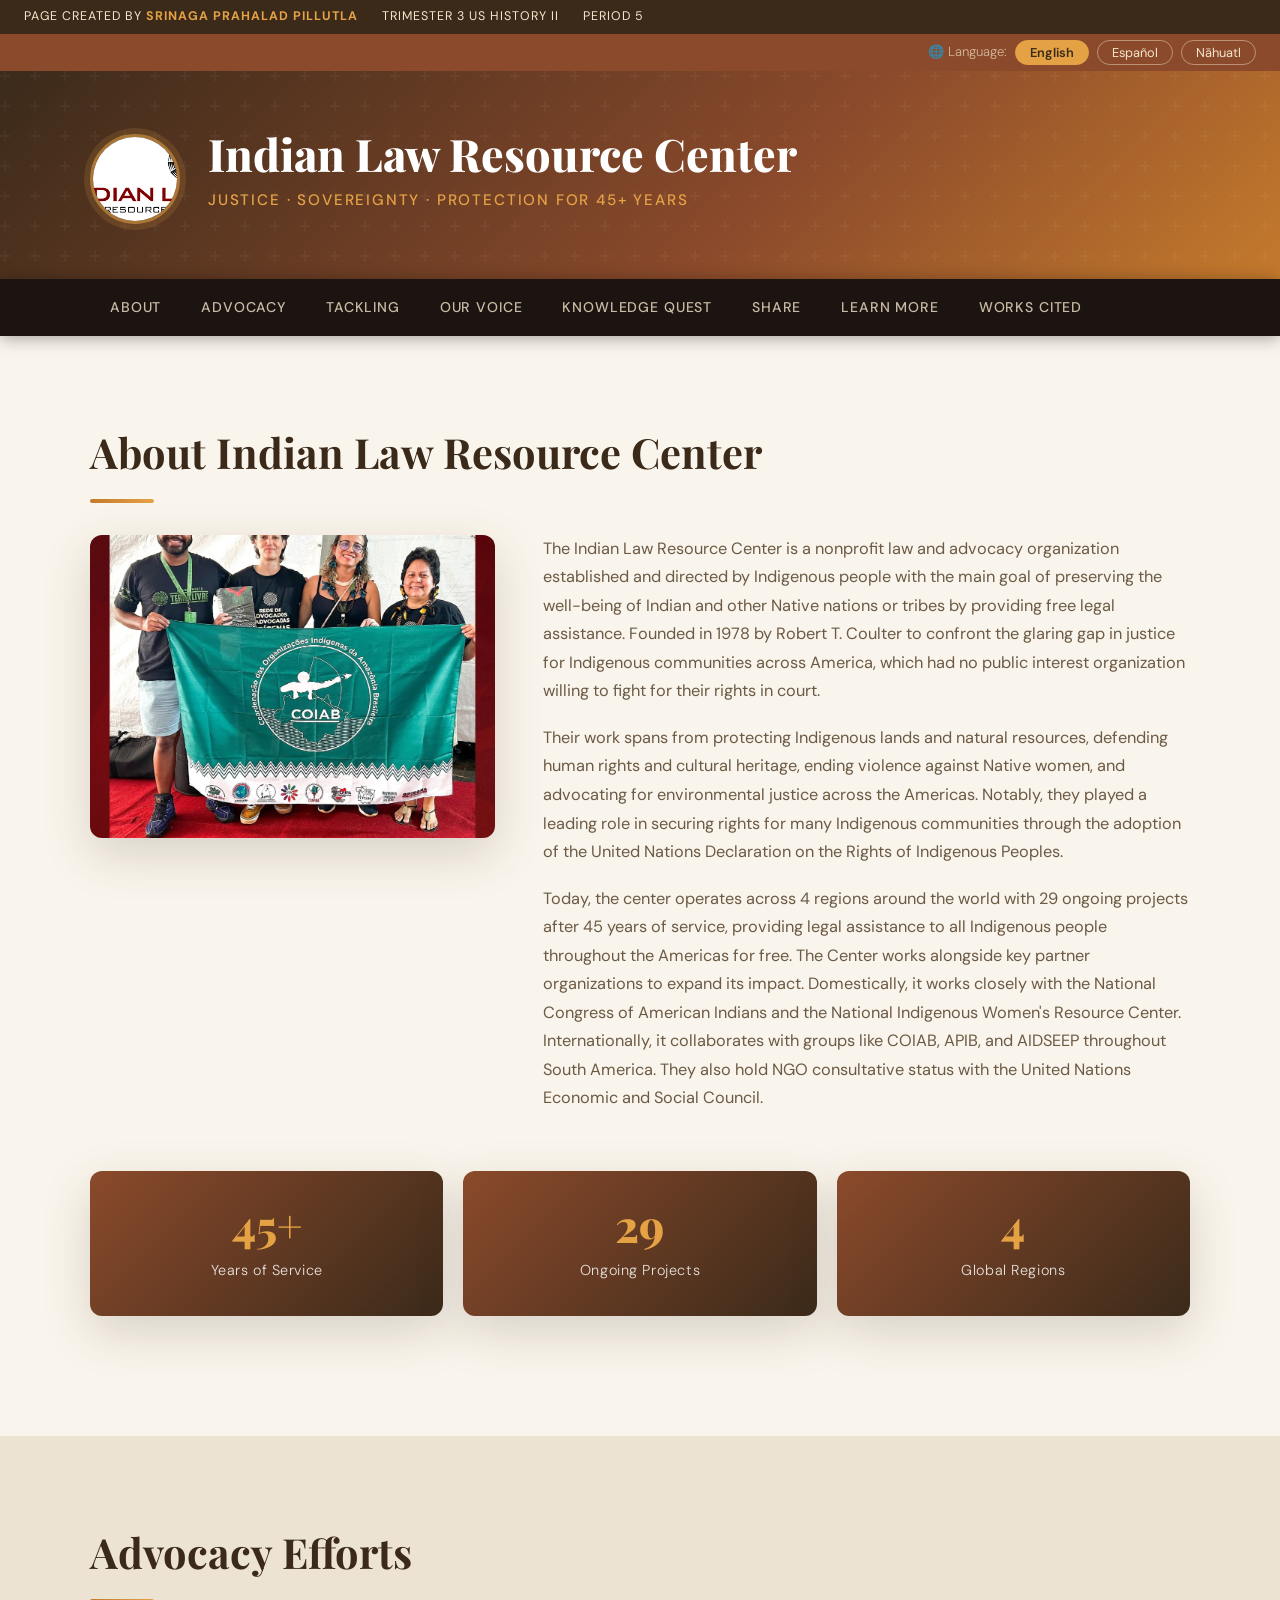
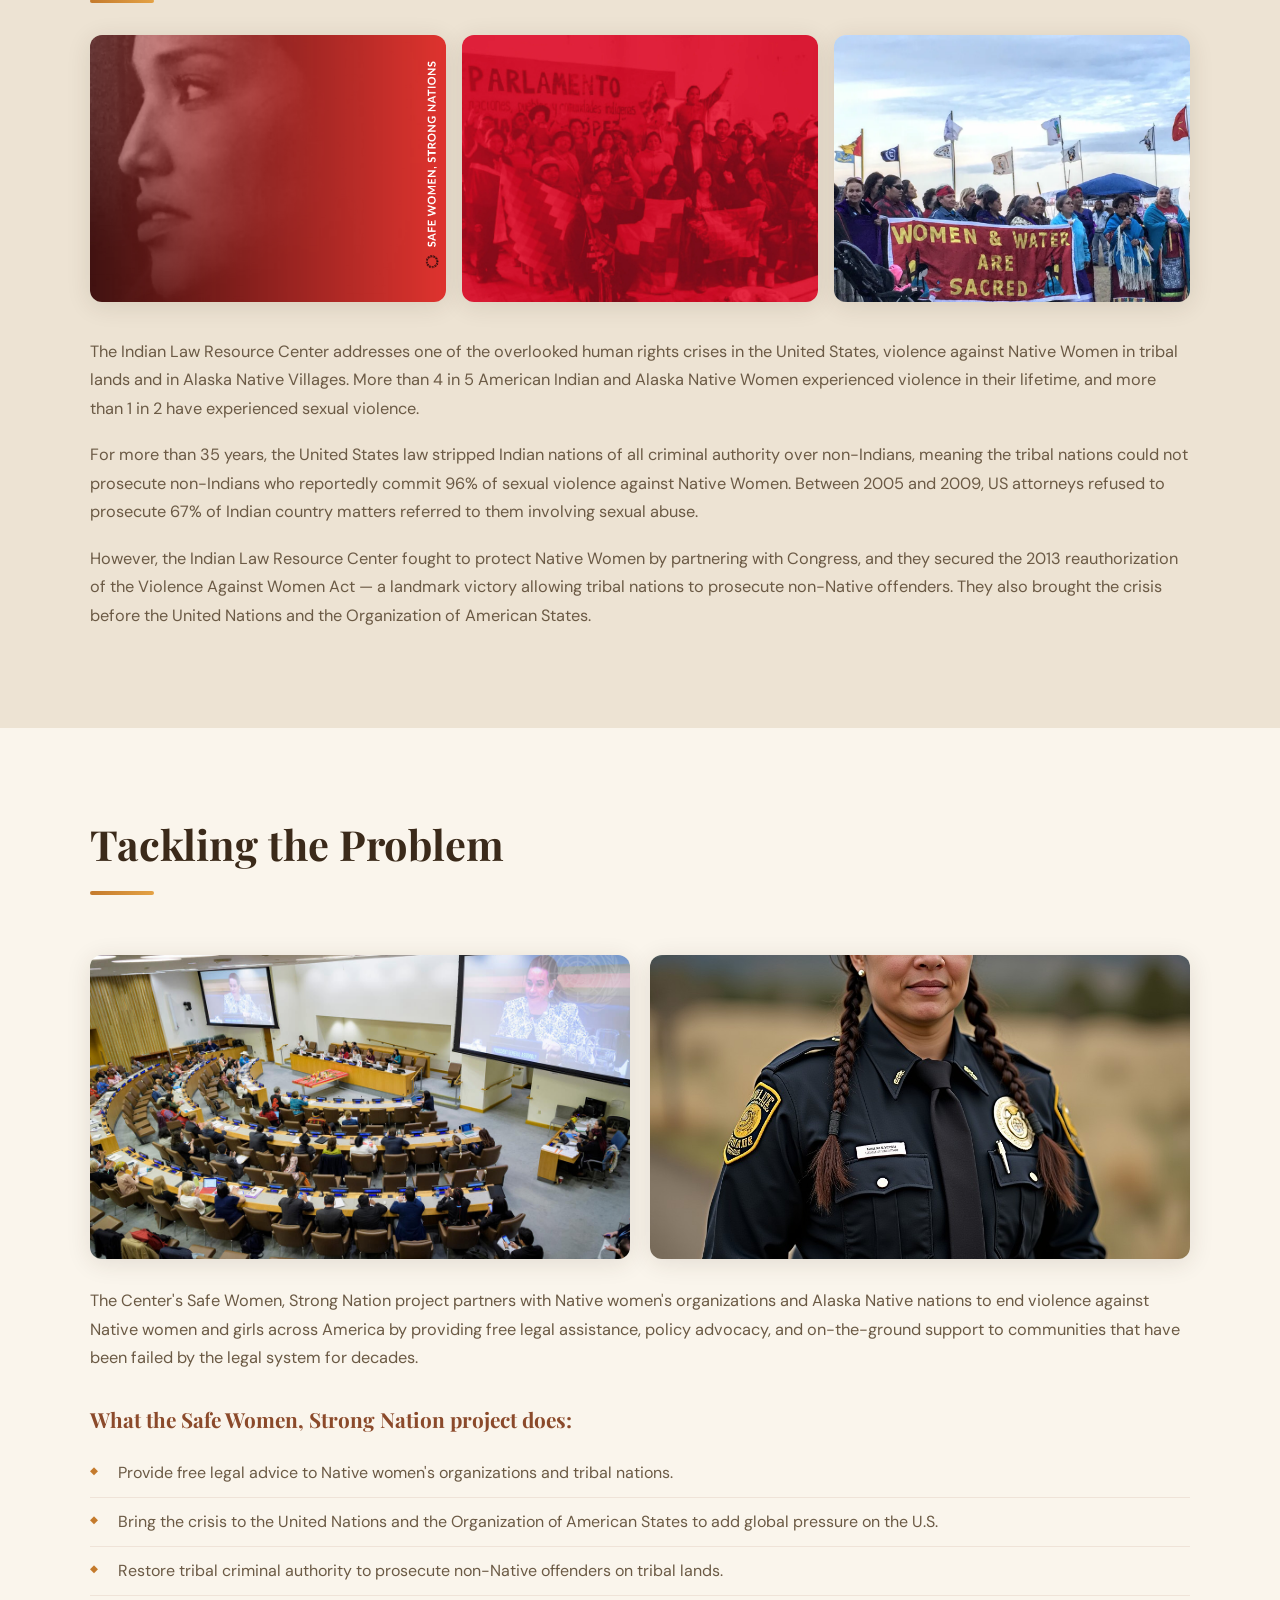
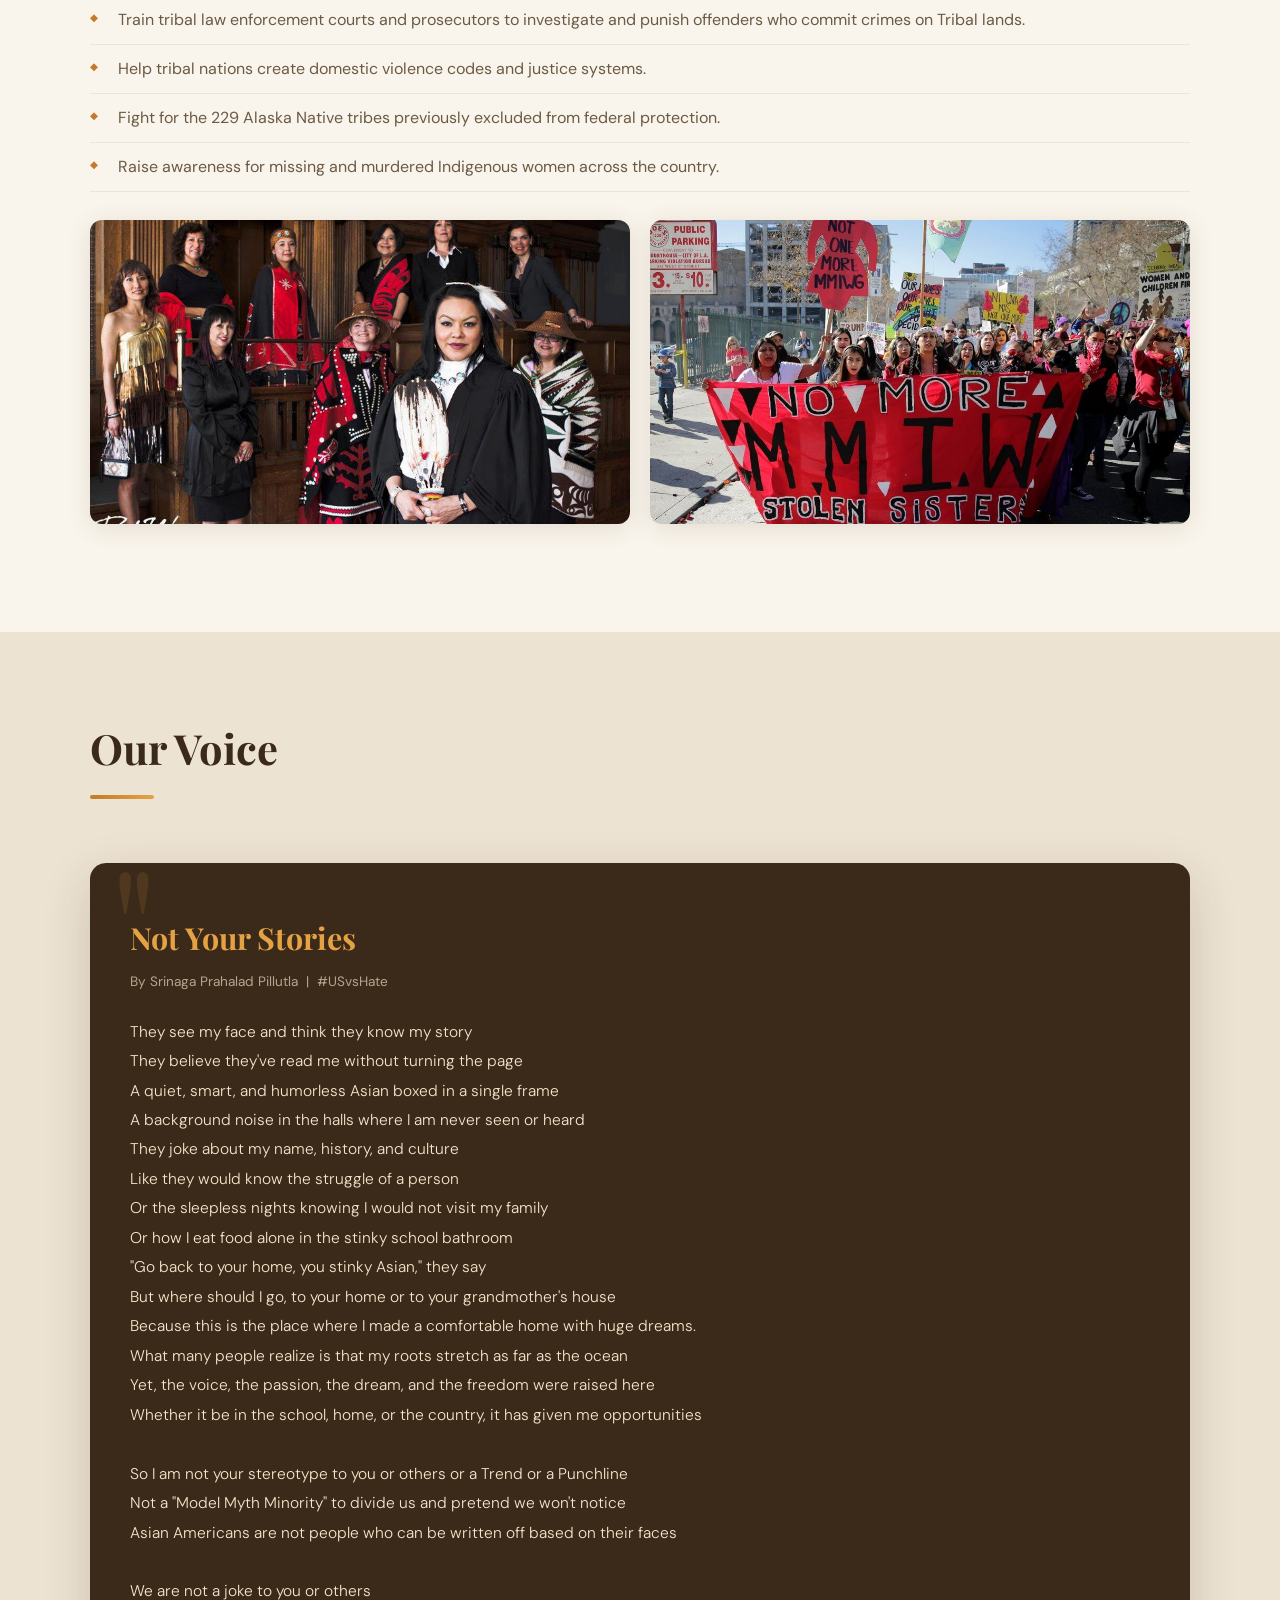
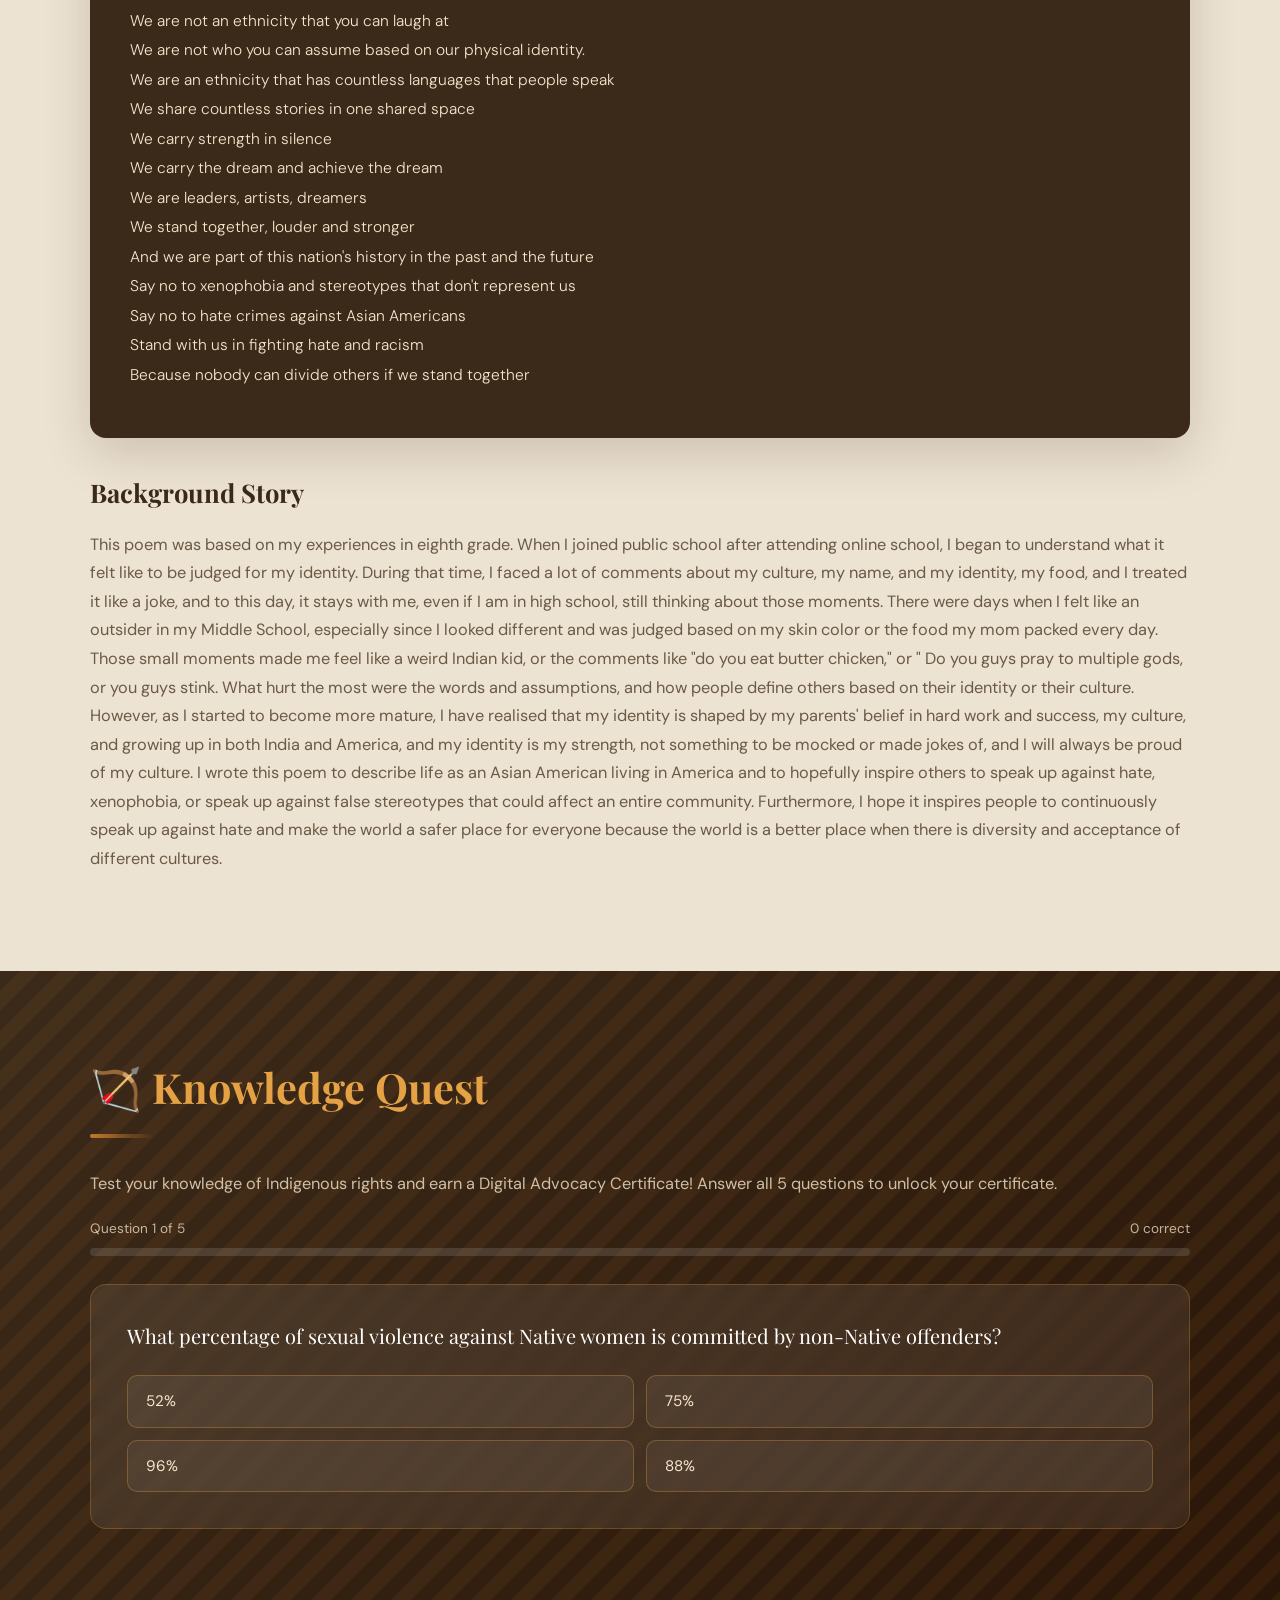
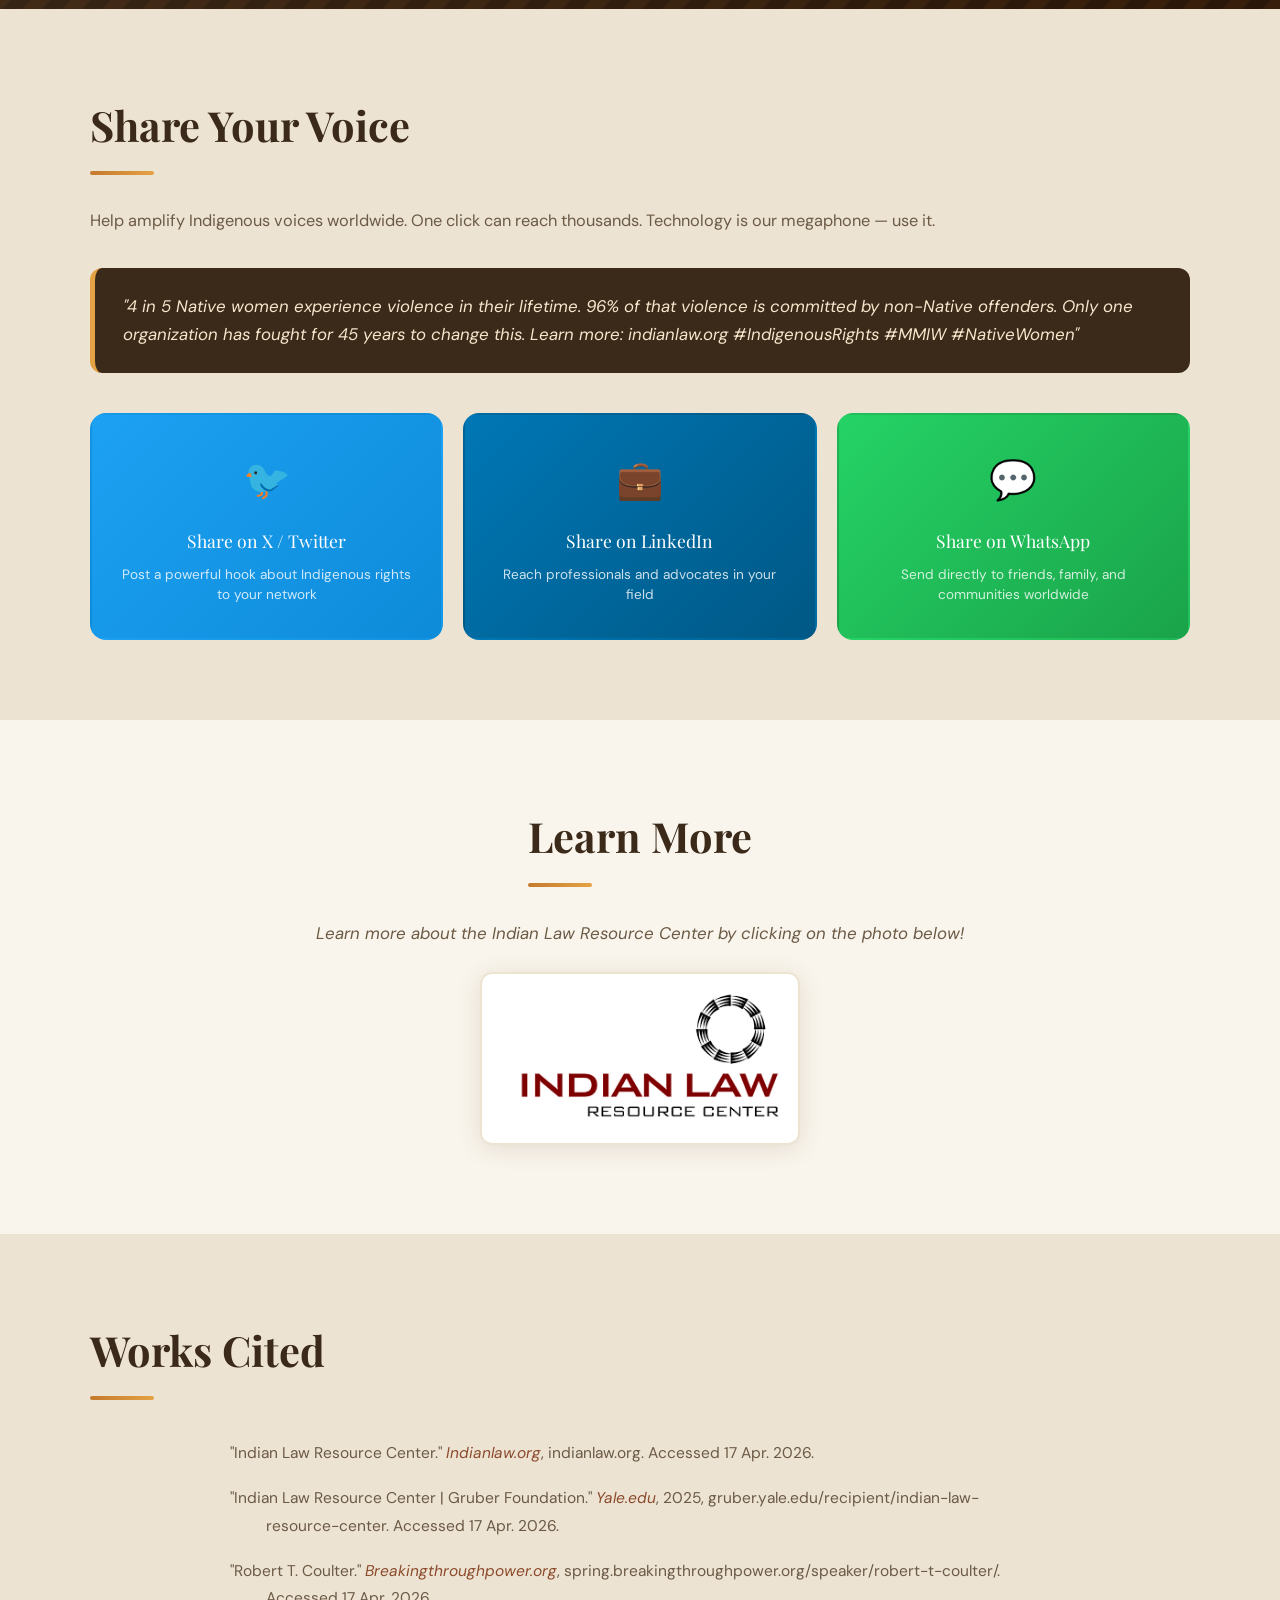
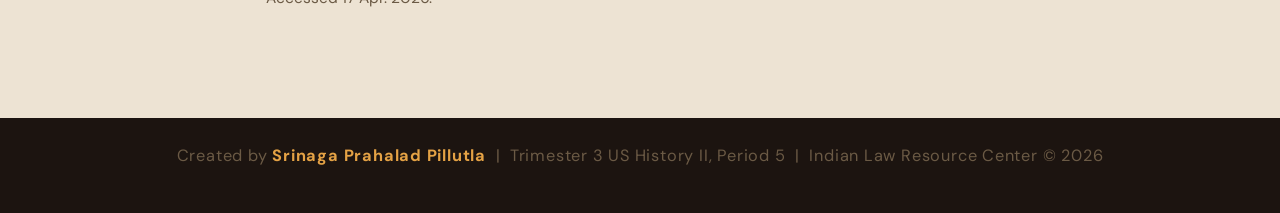
==== commit 660341d9: "Implement feature X to enhance user experience and optimize performance" ====
--- a/index.html
+++ b/index.html
@@ -1,1115 +1,983 @@
 <!DOCTYPE html>
 <html lang="en">
 <head>
-<meta charset="UTF-8">
-<meta name="viewport" content="width=device-width, initial-scale=1.0">
-<title>Indian Law Resource Center | Global Code Catalyst</title>
-
-<meta name="description" content="The Indian Law Resource Center provides free legal assistance to Indigenous peoples across the Americas, fighting violence against Native women and protecting Indigenous rights for 45+ years.">
-<meta name="keywords" content="Indian Law Resource Center, Indigenous rights, Native women, tribal law, VAWA, MMIW, Native American advocacy, Global Code Catalyst">
-<meta name="author" content="Srinaga Prahalad Pillutla — Global Code Catalyst">
-<meta name="robots" content="index, follow">
-<link rel="canonical" href="https://indianlaw.org">
-
-<meta property="og:type" content="website">
-<meta property="og:url" content="https://indianlaw.org">
-<meta property="og:site_name" content="Global Code Catalyst">
-<meta property="og:title" content="Indian Law Resource Center | 45 Years of Indigenous Justice — Global Code Catalyst">
-<meta property="og:description" content="4 in 5 Native women experience violence. 96% of perpetrators go uncharged. One center has fought to change this since 1978. Global Code Catalyst.">
-<meta property="og:image" content="https://indianlaw.org/images/og-preview.jpg">
-<meta name="twitter:card" content="summary_large_image">
-<meta name="twitter:site" content="@JusticeBridgeGbl">
-<meta name="twitter:creator" content="@JusticeBridgeGbl">
-<meta name="twitter:title" content="Indian Law Resource Center | 45 Years of Indigenous Justice">
-<meta name="twitter:description" content="4 in 5 Native women experience violence. 96% of perpetrators go uncharged. #IndigenousRights #MMIW #JusticeBridgeGlobal">
-<meta name="twitter:image" content="https://indianlaw.org/images/og-preview.jpg">
-
-<!-- Performance: Preload key assets -->
-<link rel="preload" href="https://fonts.googleapis.com/css2?family=Playfair+Display:ital,wght@0,400;0,600;0,800;1,400;1,600&family=DM+Sans:opsz,wght@9..40,300;9..40,400;9..40,500;9..40,600&display=swap" as="style">
-
-<!-- Modern theme color for mobile browsers -->
-<meta name="theme-color" content="#1A2A40">
-
-<!-- Additional accessibility meta -->
-<meta name="color-scheme" content="light dark">
-
-<script type="application/ld+json">
-{"@context":"https://schema.org","@type":"NGO","name":"Indian Law Resource Center","url":"https://indianlaw.org","description":"Nonprofit law and advocacy organization providing free legal assistance to Indigenous peoples across the Americas.","foundingDate":"1978","founder":{"@type":"Person","name":"Robert T. Coulter"},"publisher":{"@type":"Organization","name":"Global Code Catalyst"}}
-</script>
-
-<link rel="preconnect" href="https://fonts.googleapis.com">
-<link rel="preconnect" href="https://fonts.gstatic.com" crossorigin>
-<link href="https://fonts.googleapis.com/css2?family=Playfair+Display:ital,wght@0,400;0,600;0,800;1,400;1,600&family=DM+Sans:opsz,wght@9..40,300;9..40,400;9..40,500;9..40,600&display=swap" rel="stylesheet">
-
-<style>
-/* ══ TOKENS ══ */
-:root {
-  --earth:   #1C0F08;
-  --sienna:  #7A3B1E;
-  --ochre:   #B8691E;
-  --gold:    #D4922B;
-  --gold-lt: #E8B860;
-  --cream:   #F5E8C8;
-  --cream-lt:#FBF5E8;
-  --bone:    #E8D8B0;
-  --red:     #C1272D;
-  --navy:    #1A2A40;
-  --muted:   #5A4530;
-  --charcoal:#0D0805;
-  --fd: 'Playfair Display', Georgia, serif;
-  --fb: 'DM Sans', system-ui, sans-serif;
-  /* Organic radius — hand-cut feel */
-  --ro:       8px 2px 10px 4px;
-  --ro-sm:    4px 1px 6px 2px;
-  --ro-lg:    14px 4px 18px 6px;
-  --ro-photo: 3px 7px 2px 8px;
-  /* Brutalist shadows — no blur */
-  --bs:       10px 10px 0 var(--navy);
-  --bs-red:   10px 10px 0 var(--red);
-  --bs-sm:     6px  6px 0 var(--navy);
-  --t: .22s cubic-bezier(.4,0,.2,1);
-}
-
-*, *::before, *::after { box-sizing: border-box; margin: 0; padding: 0; }
-html { scroll-behavior: smooth; }
-body { font-family: var(--fb); background: var(--cream); color: var(--earth); line-height: 1.75; overflow-x: hidden; }
-img  { max-width: 100%; height: auto; display: block; }
-a    { color: inherit; text-decoration: none; }
-ul   { list-style: none; }
-
-/* ══ PAPER GRAIN ══ */
-.grain {
-  position: fixed; inset: -50%; width: 200%; height: 200%;
-  pointer-events: none; z-index: 9997; opacity: .038;
-  background-image: url("data:image/svg+xml,%3Csvg xmlns='http://www.w3.org/2000/svg'%3E%3Cfilter id='n'%3E%3CfeTurbulence type='fractalNoise' baseFrequency='.78' numOctaves='4' stitchTiles='stitch'/%3E%3CfeColorMatrix type='saturate' values='0'/%3E%3C/filter%3E%3Crect width='100%25' height='100%25' filter='url(%23n)'/%3E%3C/svg%3E");
-  animation: grn 9s steps(2) infinite;
-}
-@keyframes grn {
-  0%,100%{transform:translate(0,0)} 12%{transform:translate(-3%,-5%)}
-  25%{transform:translate(-8%,3%)} 37%{transform:translate(5%,-7%)}
-  50%{transform:translate(-4%,10%)} 62%{transform:translate(11%,0)}
-  75%{transform:translate(0,7%)} 87%{transform:translate(-9%,2%)}
-}
-
-/* ══ REVEAL ══ */
-.reveal      {opacity:0;transform:translateY(28px);transition:opacity .7s var(--t),transform .7s var(--t)}
-.reveal-left {opacity:0;transform:translateX(-32px);transition:opacity .7s ease,transform .7s ease}
-.reveal-right{opacity:0;transform:translateX(32px);transition:opacity .7s ease,transform .7s ease}
-.reveal.visible,.reveal-left.visible,.reveal-right.visible{opacity:1;transform:none}
-
-/* ══ PAGE INFO ══ */
-.page-info {
-  background: var(--charcoal); color: rgba(245,232,200,.5);
-  font-size: .7rem; letter-spacing: .1em; text-transform: uppercase;
-  padding: 5px 24px; display: flex; gap: 20px; flex-wrap: wrap; align-items: center;
-  border-bottom: 3px solid var(--red);
-}
-.page-info strong { color: var(--gold-lt); }
-
-/* ══ LANGUAGE BAR ══ */
-.lang-bar {
-  background: var(--sienna);
-  display: flex; align-items: center; justify-content: flex-end;
-  gap: 6px; padding: 7px 24px; font-size: .78rem; color: var(--cream); flex-wrap: wrap;
-}
-.lang-bar-label { opacity:.62; font-weight:300; margin-right:6px; white-space:nowrap; }
-.lang-pill {
-  display: flex; align-items: center; gap: 6px;
-  background: rgba(255,255,255,.08); border: 1.5px solid rgba(245,230,200,.22);
-  border-radius: 20px; padding: 4px 14px 4px 10px; cursor: pointer;
-  font-family: var(--fb); font-size: .73rem; font-weight: 500;
-  color: rgba(245,230,200,.68); transition: var(--t); white-space: nowrap; user-select: none;
-}
-.lang-pill:hover { background: rgba(212,146,43,.2); border-color: var(--gold); color: var(--cream); }
-.lang-pill.active { background: var(--gold); border-color: var(--gold); color: var(--earth); font-weight: 700; }
-.pill-dot { width:8px; height:8px; border-radius:50%; background:rgba(245,230,200,.28); flex-shrink:0; transition:background .22s; }
-.lang-pill.active .pill-dot { background: var(--earth); }
-.pill-flag { font-size: .88rem; line-height: 1; }
-
-/* ══ EDITORIAL MASTHEAD ══ */
-.masthead { background: var(--charcoal); position: relative; overflow: hidden; }
-.masthead-stripe { height: 6px; background: var(--red); }
-.masthead-inner {
-  max-width: 1140px; margin: 0 auto; padding: 32px 24px 30px;
-  display: grid; grid-template-columns: auto 1fr auto; gap: 24px; align-items: center;
-  position: relative; z-index: 1;
-}
-.masthead::after {
-  content:''; position:absolute; inset:0;
-  background:url("data:image/svg+xml,%3Csvg width='80' height='80' viewBox='0 0 80 80' xmlns='http://www.w3.org/2000/svg'%3E%3Cg fill='%23ffffff' fill-opacity='0.022'%3E%3Cpath d='M0 0h40v40H0zM40 40h40v40H40z'/%3E%3C/g%3E%3C/svg%3E") repeat;
-  pointer-events: none;
-}
-.masthead-logo {
-  width: 90px; height: 90px; border-radius: 50%;
-  border: 3px solid rgba(212,146,43,.55); object-fit: cover; flex-shrink: 0;
-  box-shadow: 0 0 0 6px rgba(212,146,43,.1), 7px 7px 0 var(--red);
-}
-.masthead-title { text-align: center; }
-.masthead-eyebrow { font-family:var(--fb); font-size:.68rem; letter-spacing:.2em; text-transform:uppercase; color:var(--gold); margin-bottom:10px; }
-.masthead-h1 { font-family:var(--fd); font-size:clamp(1.8rem,4.5vw,3.2rem); color:#fff; line-height:1.1; font-weight:800; letter-spacing:-.01em; }
-.masthead-rule { height:2px; width:55%; margin:12px auto; background:linear-gradient(90deg,transparent,var(--gold),transparent); }
-.masthead-tagline { font-family:var(--fd); font-style:italic; color:var(--gold-lt); font-size:clamp(.85rem,2vw,1.05rem); letter-spacing:.04em; }
-.masthead-meta { text-align:right; color:rgba(245,232,200,.4); font-size:.7rem; letter-spacing:.08em; line-height:2; text-transform:uppercase; }
-.masthead-meta strong { color:var(--gold); display:block; font-size:.88rem; letter-spacing:.04em; text-transform:none; font-family:var(--fd); font-style:italic; }
-
-/* ══ NAVBAR ══ */
-.navbar { background:var(--navy); position:sticky; top:0; z-index:999; box-shadow:0 4px 0 var(--red); }
-.nav-container { max-width:1140px; margin:0 auto; display:flex; flex-wrap:wrap; }
-.nav-link {
-  color:rgba(245,232,200,.72); padding:13px 14px; font-size:.75rem;
-  font-weight:500; letter-spacing:.07em; text-transform:uppercase;
-  transition:var(--t); position:relative;
-}
-.nav-link::after { content:''; position:absolute; bottom:0; left:0; right:0; height:3px; background:var(--gold); transform:scaleX(0); transition:transform .28s ease; }
-.nav-link:hover { color:var(--gold-lt); }
-.nav-link:hover::after { transform:scaleX(1); }
-
-/* ══ SECTIONS ══ */
-.section { padding:80px 24px; }
-.sc { background:var(--cream-lt); }
-.sb { background:var(--bone); }
-.container { max-width:1140px; margin:0 auto; }
-
-.sect-label {
-  font-family:var(--fb); font-size:.67rem; letter-spacing:.2em; text-transform:uppercase;
-  color:var(--red); margin-bottom:8px; display:flex; align-items:center; gap:10px;
-}
-.sect-label::after { content:''; flex:1; height:1px; background:var(--red); opacity:.28; max-width:72px; }
-
-h2 { font-family:var(--fd); font-size:clamp(1.9rem,4vw,2.85rem); color:var(--earth); margin-bottom:8px; line-height:1.15; font-weight:800; }
-.h2u { display:block; height:5px; width:52px; background:var(--red); border-radius:1px 3px 1px 3px; margin-top:12px; margin-bottom:32px; }
-h3 { font-family:var(--fd); font-size:1.22rem; color:var(--sienna); margin:28px 0 12px; }
-p  { margin-bottom:18px; color:var(--muted); font-size:.98rem; line-height:1.8; }
-.section-list li { padding:10px 0 10px 28px; position:relative; color:var(--muted); border-bottom:1px solid rgba(122,59,30,.1); font-size:.97rem; }
-.section-list li::before { content:'◆'; position:absolute; left:0; color:var(--red); font-size:.58rem; top:14px; }
-
-/* ══ ABOUT — ASYMMETRIC COLLAGE ══ */
-.about-collage { display:grid; grid-template-columns:360px 1fr; gap:0; align-items:start; position:relative; }
-.about-photo-wrap { position:relative; padding:16px 0; }
-.photo-frame {
-  display:block; background:#fff; padding:10px 10px 36px;
-  box-shadow:var(--bs); border-radius:var(--ro-photo);
-  transform:rotate(-1.8deg); transition:transform .35s ease, box-shadow .35s ease;
-}
-.photo-frame:hover { transform:rotate(0deg) scale(1.02); box-shadow:var(--bs-red); }
-.photo-frame img { width:100%; aspect-ratio:4/3; object-fit:cover; border-radius:2px 4px 2px 4px; }
-.photo-caption { font-family:var(--fb); font-size:.7rem; color:var(--muted); text-align:center; margin-top:8px; letter-spacing:.07em; text-transform:uppercase; }
-.about-text { padding:28px 0 0 48px; }
-/* Dropcap on first paragraph */
-.about-text p:first-of-type::first-letter {
-  font-family:var(--fd); font-size:5rem; line-height:.8;
-  float:left; margin-right:10px; margin-top:8px;
-  color:var(--sienna); font-weight:800;
-}
-
-/* ══ STAT CARDS — BRUTALIST ══ */
-.stat-section { background:var(--navy); padding:60px 24px; }
-.stat-grid { display:grid; grid-template-columns:repeat(3,1fr); gap:28px; max-width:1140px; margin:0 auto; }
-.stat-card {
-  background:var(--cream); border:2px solid var(--earth); border-radius:var(--ro);
-  padding:36px 20px 28px; text-align:center; box-shadow:var(--bs);
-  transition:transform .18s ease, box-shadow .18s ease; position:relative; overflow:hidden;
-}
-.stat-card::before { content:''; position:absolute; top:0; left:0; right:0; height:5px; background:var(--red); }
-.stat-card:hover { transform:translate(-5px,-5px); box-shadow:var(--bs-red); }
-.stat-card:active { transform:translate(4px,4px); box-shadow:2px 2px 0 var(--red); }
-.stat-num { font-family:var(--fd); font-size:3.5rem; font-weight:800; color:var(--sienna); display:block; line-height:1; margin-bottom:10px; }
-.stat-label { font-size:.88rem; color:var(--muted); font-weight:400; letter-spacing:.04em; }
-
-/* ══ COLLAGE IMAGES ══ */
-.collage-3 {
-  display:grid; grid-template-columns:1.1fr 1fr .9fr; gap:0;
-  padding:24px 0 40px; position:relative; align-items:start;
-}
-.cframe { display:block; background:#fff; padding:8px 8px 26px; position:relative; cursor:pointer; transition:transform .3s ease, box-shadow .3s ease, z-index 0s; }
-.collage-3 .cframe:nth-child(1) { transform:rotate(-2deg) translateY(10px); box-shadow:7px 7px 0 rgba(26,42,64,.28); z-index:2; border-radius:var(--ro-photo); }
-.collage-3 .cframe:nth-child(2) { transform:rotate(1.5deg) translateX(-12px); box-shadow:8px 8px 0 rgba(193,39,45,.35); z-index:3; border-radius:6px 2px 8px 4px; margin-top:-18px; }
-.collage-3 .cframe:nth-child(3) { transform:rotate(-.8deg) translateX(-22px); box-shadow:5px 5px 0 rgba(26,42,64,.22); z-index:1; border-radius:2px 8px 3px 6px; margin-top:22px; }
-.collage-3 .cframe:hover { transform:rotate(0deg) scale(1.05)!important; box-shadow:11px 11px 0 var(--red)!important; z-index:10; }
-.collage-3 .cframe img { width:100%; aspect-ratio:4/3; object-fit:cover; display:block; }
-
-.collage-2 { display:grid; grid-template-columns:1fr 1fr; gap:24px; padding:20px 0; }
-.collage-2 .cframe { border-radius:var(--ro-photo); }
-.collage-2 .cframe:nth-child(odd)  { transform:rotate(-1deg); box-shadow:var(--bs); }
-.collage-2 .cframe:nth-child(even) { transform:rotate(.8deg);  box-shadow:var(--bs); }
-.collage-2 .cframe:hover { transform:rotate(0deg) translateY(-6px)!important; box-shadow:var(--bs-red)!important; }
-.collage-2 .cframe img { width:100%; aspect-ratio:16/9; object-fit:cover; display:block; }
-
-/* ══ PULL QUOTES ══ */
-.pull-quote {
-  font-family:var(--fd); font-size:clamp(1.85rem,3.8vw,3rem);
-  font-style:italic; font-weight:600; color:var(--sienna);
-  line-height:1.25; position:relative; padding:28px 0 28px 48px;
-  margin:52px 0; max-width:800px;
-}
-.pull-quote::before {
-  content:''; position:absolute; left:0; top:10%; bottom:10%;
-  width:6px; background:var(--red); border-radius:3px;
-}
-.pull-quote .pq-attr {
-  display:block; font-family:var(--fb); font-style:normal; font-size:.78rem;
-  font-weight:500; color:var(--muted); letter-spacing:.1em; text-transform:uppercase; margin-top:14px;
-}
-.pull-quote-r {
-  margin-left: auto; margin-right: -16px;
-  padding-left: 0; padding-right: 48px; text-align: right;
-}
-.pull-quote-r::before { left:auto; right:0; }
-
-/* ══ POEM ══ */
-.poem-wrap {
-  background:var(--charcoal); border-radius:var(--ro-lg);
-  padding:56px 48px; margin:32px 0; position:relative; overflow:hidden;
-  box-shadow:12px 12px 0 var(--navy);
-}
-.poem-wrap::before {
-  content:'\201C'; position:absolute; top:-20px; left:12px;
-  font-family:var(--fd); font-size:200px; color:rgba(212,146,43,.07);
-  line-height:1; pointer-events:none;
-}
-.poem-hd { font-family:var(--fd); font-size:2rem; color:var(--gold-lt); font-weight:800; margin:0 0 4px; }
-.poem-meta { color:rgba(245,232,200,.48); font-size:.8rem; margin-bottom:28px; }
-.poem-text { color:rgba(245,232,200,.88); font-family:var(--fb); font-size:.95rem; line-height:1.95; white-space:pre-wrap; font-weight:300; position:relative; z-index:1; }
-
-/* ══ QUIZ ══ */
-.quiz-section { background:linear-gradient(155deg,#0D0805 0%,#1A0D06 100%); position:relative; overflow:hidden; }
-.quiz-section::before {
-  content:''; position:absolute; inset:0; pointer-events:none;
-  background:url("data:image/svg+xml,%3Csvg width='40' height='40' viewBox='0 0 40 40' xmlns='http://www.w3.org/2000/svg'%3E%3Cg fill='%23B8691E' fill-opacity='0.07' fill-rule='evenodd'%3E%3Cpath d='M0 40L40 0H20L0 20M40 40V20L20 40'/%3E%3C/g%3E%3C/svg%3E") repeat;
-}
-.quiz-section .container { position:relative; z-index:1; }
-.quiz-section h2 { color:var(--gold-lt); }
-.quiz-section .sect-label { color:var(--gold); }
-.quiz-section .sect-label::after { background:var(--gold); opacity:.28; }
-
-.quiz-progress-wrap { margin-bottom:28px; }
-.quiz-progress-label { display:flex; justify-content:space-between; color:rgba(245,232,200,.58); font-size:.82rem; margin-bottom:8px; }
-.quiz-progress-bar { height:6px; background:rgba(255,255,255,.1); border-radius:3px; overflow:hidden; }
-.quiz-progress-fill { height:100%; background:linear-gradient(90deg,var(--sienna),var(--gold)); border-radius:3px; transition:width .5s ease; width:0%; }
-.quiz-card { background:rgba(255,255,255,.04); border:1.5px solid rgba(212,146,43,.18); border-radius:var(--ro-lg); padding:40px; }
-.quiz-question { font-family:var(--fd); font-size:1.2rem; color:#fff; margin-bottom:24px; line-height:1.5; }
-.quiz-options { display:grid; grid-template-columns:1fr 1fr; gap:12px; }
-.quiz-opt {
-  background:rgba(255,255,255,.05); border:1.5px solid rgba(212,146,43,.22);
-  color:rgba(245,232,200,.8); border-radius:var(--ro); padding:14px 18px;
-  cursor:pointer; font-family:var(--fb); font-size:.92rem; text-align:left; line-height:1.4;
-  transition:transform .15s ease, background .2s, border-color .2s, box-shadow .15s;
-}
-.quiz-opt:hover:not(:disabled) { background:rgba(184,105,30,.2); border-color:var(--gold); color:#fff; transform:translateY(-2px); box-shadow:0 4px 0 var(--sienna); }
-.quiz-opt:active:not(:disabled) { transform:translateY(2px); box-shadow:none; }
-.quiz-opt.correct { background:rgba(107,140,110,.28); border-color:#8BC48A; color:#CDECD2; }
-.quiz-opt.wrong   { background:rgba(193,39,45,.22);   border-color:#E88;    color:#FFCCCC; }
-.quiz-feedback { margin-top:18px; padding:14px 18px; border-radius:var(--ro-sm); font-size:.92rem; font-weight:500; display:none; }
-.quiz-feedback.show { display:block; }
-.quiz-feedback.correct { background:rgba(107,140,110,.18); color:#CDECD2; }
-.quiz-feedback.wrong   { background:rgba(193,39,45,.15);   color:#FFCCCC; }
-.quiz-next-btn {
-  margin-top:24px; background:var(--gold); color:var(--earth);
-  border:2px solid var(--earth); border-radius:var(--ro);
-  padding:13px 32px; font-family:var(--fb); font-size:1rem; font-weight:700;
-  cursor:pointer; display:none; box-shadow:var(--bs-sm); letter-spacing:.04em;
-  transition:transform .15s ease, box-shadow .15s ease;
-}
-.quiz-next-btn:hover { transform:translate(-3px,-3px); box-shadow:9px 9px 0 var(--earth); }
-.quiz-next-btn:active { transform:translate(4px,4px); box-shadow:2px 2px 0 var(--earth); }
-.quiz-next-btn.show { display:inline-block; }
-
-/* ══ MODAL ══ */
-.modal-overlay {
-  position:fixed; inset:0; z-index:9999; background:rgba(13,8,5,.9);
-  backdrop-filter:blur(8px); display:none; align-items:center; justify-content:center; padding:20px;
-}
-.modal-overlay.show { display:flex; }
-.modal-box {
-  background:var(--cream-lt); border:3px solid var(--gold); border-radius:var(--ro-lg);
-  max-width:560px; width:100%; padding:52px 44px; text-align:center;
-  position:relative; box-shadow:14px 14px 0 var(--navy);
-  animation:slideUp .45s cubic-bezier(.34,1.56,.64,1);
-}
-@keyframes slideUp { from{transform:translateY(60px) scale(.9);opacity:0} to{transform:none;opacity:1} }
-.modal-seal {
-  width:86px; height:86px; background:var(--gold); border:3px solid var(--earth);
-  border-radius:50%; margin:0 auto 20px; display:flex; align-items:center;
-  justify-content:center; font-size:2.4rem; box-shadow:6px 6px 0 var(--sienna);
-}
-.modal-title { font-family:var(--fd); font-size:1.85rem; color:var(--earth); margin-bottom:6px; }
-.modal-sub { color:var(--sienna); font-size:.93rem; margin-bottom:20px; font-style:italic; font-family:var(--fd); }
-.modal-recip { background:var(--earth); color:var(--gold-lt); font-family:var(--fd); font-size:1rem; padding:14px 24px; border-radius:var(--ro); margin-bottom:20px; }
-.modal-body { color:var(--muted); font-size:.9rem; margin-bottom:28px; line-height:1.65; }
-.modal-close { position:absolute; top:16px; right:20px; background:none; border:none; font-size:1.4rem; cursor:pointer; color:var(--muted); }
-.modal-close:hover { color:var(--earth); }
-.modal-share-btn {
-  background:var(--earth); color:var(--gold-lt); border:2px solid var(--earth);
-  border-radius:var(--ro); padding:12px 24px; font-weight:700; font-size:.88rem;
-  cursor:pointer; margin:6px; font-family:var(--fb); box-shadow:var(--bs-sm);
-  transition:transform .15s ease, box-shadow .15s ease;
-}
-.modal-share-btn:hover { transform:translate(-3px,-3px); box-shadow:9px 9px 0 var(--red); }
-.modal-share-btn:active { transform:translate(4px,4px); box-shadow:2px 2px 0 var(--red); }
-
-/* ══ SHARE — BRUTALIST CARDS ══ */
-.share-section { background:var(--bone); }
-.action-toggle-wrap {
-  display:flex; align-items:center; gap:12px; margin:24px 0 0;
-  font-size:.8rem; color:var(--muted); font-weight:500;
-  letter-spacing:.06em; text-transform:uppercase;
-}
-.toggle-sw { position:relative; width:52px; height:26px; flex-shrink:0; }
-.toggle-sw input { opacity:0; width:0; height:0; }
-.toggle-sl {
-  position:absolute; cursor:pointer; inset:0; background:var(--muted);
-  border-radius:30px; transition:.3s; border:2px solid var(--earth);
-}
-.toggle-sl::before {
-  content:''; position:absolute; height:18px; width:18px; left:2px; bottom:2px;
-  background:var(--cream); border-radius:50%; transition:.3s;
-}
-.toggle-sw input:checked + .toggle-sl { background:var(--sienna); }
-.toggle-sw input:checked + .toggle-sl::before { transform:translateX(26px); }
-
-.share-hook { background:var(--earth); border-radius:var(--ro); padding:22px 26px; margin:28px 0; border-left:6px solid var(--red); box-shadow:6px 6px 0 rgba(26,42,64,.35); }
-.share-hook p { color:rgba(245,232,200,.82); font-style:italic; font-size:1rem; margin:0; line-height:1.7; }
-
-.share-grid { display:grid; grid-template-columns:repeat(3,1fr); gap:24px; margin-top:32px; }
-.share-card {
-  border-radius:var(--ro); padding:32px 22px; text-align:center; cursor:pointer;
-  border:2px solid var(--navy); box-shadow:var(--bs);
-  transition:transform .15s ease, box-shadow .15s ease; position:relative; overflow:hidden;
-}
-.share-card:hover  { transform:translate(-5px,-5px); box-shadow:var(--bs-red); }
-.share-card:active { transform:translate(4px,4px);  box-shadow:2px 2px 0 var(--red); }
-.sc-tw { background:#1DA1F2; }
-.sc-li { background:#0077B5; }
-.sc-wa { background:#25D366; }
-.share-icon { font-size:2.2rem; margin-bottom:10px; }
-.share-card-title { font-family:var(--fd); font-size:1.05rem; color:#fff; margin-bottom:8px; font-weight:600; }
-.share-card-desc  { font-size:.82rem; color:rgba(255,255,255,.85); line-height:1.5; }
-[data-sl] { display:none; }
-[data-sl="en"] { display:block; }
-
-/* ══ LEARN MORE ══ */
-.learn-more-section { text-align:center; }
-.learn-more-section p { font-size:.98rem; color:var(--muted); font-style:italic; margin-bottom:24px; }
-.learn-logo-link {
-  display:inline-block; border-radius:var(--ro); box-shadow:var(--bs);
-  transition:transform .15s ease, box-shadow .15s ease;
-}
-.learn-logo-link:hover  { transform:translate(-4px,-4px); box-shadow:var(--bs-red); }
-.learn-logo-link:active { transform:translate(4px,4px);  box-shadow:2px 2px 0 var(--red); }
-.learn-logo-link img { max-width:280px; width:100%; border:3px solid var(--earth); border-radius:var(--ro); padding:10px; background:#fff; display:block; }
-
-/* ══ WORKS CITED ══ */
-.cit-wrap { max-width:800px; margin:0 auto; padding:8px 0; }
-.cit { text-indent:-36px; padding-left:36px; margin-bottom:18px; word-wrap:break-word; color:var(--muted); font-size:.95rem; }
-.cit em { font-style:italic; color:var(--sienna); }
-
-/* ══ FOOTER ══ */
-footer { background:var(--charcoal); border-top:4px solid var(--red); color:rgba(245,232,200,.42); text-align:center; padding:24px; font-size:.78rem; letter-spacing:.07em; }
-footer strong { color:var(--gold); }
-
-/* ══ MULTILINGUAL ══ */
-[data-lang]             { display:none !important; }
-[data-lang].lang-visible { display:block !important; }
-span[data-lang].lang-visible,
-.lang-pill span[data-lang].lang-visible { display:inline !important; }
-
-/* ══ RESPONSIVE ══ */
-@media(max-width:1000px){
-  .about-collage{grid-template-columns:1fr}
-  .about-text{padding:24px 0 0}
-  .about-text p:first-of-type::first-letter{font-size:3.5rem}
-  .stat-grid{grid-template-columns:1fr 1fr}
-  .masthead-inner{grid-template-columns:auto 1fr}
-  .masthead-meta{display:none}
-}
-@media(max-width:700px){
-  .collage-3,.collage-2,.share-grid,.quiz-options,.stat-grid{grid-template-columns:1fr}
-  .masthead-inner{grid-template-columns:1fr;text-align:center}
-  .masthead-logo{margin:0 auto}
-  .poem-wrap{padding:36px 20px}
-  .modal-box{padding:36px 20px}
-  .pull-quote,.pull-quote-r{font-size:1.5rem;margin-left:0;margin-right:0;padding-right:0;padding-left:40px;text-align:left}
-  .pull-quote-r::before{left:0;right:auto}
-  .lang-pill{padding:4px 10px 4px 8px;font-size:.7rem}
-  .nav-link{padding:11px 9px;font-size:.7rem}
-  .collage-3 .cframe:nth-child(1),
-  .collage-3 .cframe:nth-child(2),
-  .collage-3 .cframe:nth-child(3){transform:rotate(0deg) translate(0,0);margin:0;box-shadow:var(--bs);}
-  .timeline{flex-direction:column;padding:20px 0}
-  .timeline-item{flex-direction:row;margin-bottom:20px}
-  .timeline-content{margin-left:0;padding-left:40px}
-  .issues-grid,.action-cards{grid-template-columns:1fr;gap:16px}
-  .assistant-wrapper{flex-direction:column}
-}
-
-/* ══ LOADING ANIMATION ══ */
-.loading-spinner {
-  display: inline-block; width: 16px; height: 16px; border: 2px solid rgba(255,255,255,.3);
-  border-top-color: #fff; border-radius: 50%; animation: spin .8s linear infinite;
-}
-@keyframes spin { to { transform: rotate(360deg); } }
-
-/* ══ TIMELINE SECTION ══ */
-.timeline-section { background: linear-gradient(135deg, #F5E8C8 0%, #FBF5E8 100%); }
-.timeline {
-  display: flex; flex-direction: column; position: relative; padding: 40px 0;
-  max-width: 800px; margin: 0 auto;
-}
-.timeline::before {
-  content: ''; position: absolute; left: 50%; top: 0; bottom: 0;
-  width: 3px; background: linear-gradient(180deg, var(--red), var(--gold));
-  transform: translateX(-50%);
-}
-.timeline-item {
-  display: flex; margin-bottom: 40px; opacity: 0; transform: translateY(20px);
-  animation: slideInTimeline .6s ease forwards;
-  position: relative;
-}
-.timeline-item:nth-child(odd) { justify-content: flex-start; }
-.timeline-item:nth-child(even) { justify-content: flex-end; }
-.timeline-item:nth-child(1) { animation-delay: 0s; }
-.timeline-item:nth-child(2) { animation-delay: 0.1s; }
-.timeline-item:nth-child(3) { animation-delay: 0.2s; }
-.timeline-item:nth-child(4) { animation-delay: 0.3s; }
-.timeline-item:nth-child(5) { animation-delay: 0.4s; }
-@keyframes slideInTimeline {
-  to { opacity: 1; transform: translateY(0); }
-}
-.timeline-dot {
-  position: absolute; left: 50%; width: 20px; height: 20px;
-  background: var(--gold); border: 4px solid var(--cream);
-  border-radius: 50%; transform: translateX(-50%); top: 0;
-  box-shadow: 0 0 0 3px var(--red); z-index: 2;
-}
-.timeline-content {
-  width: calc(50% - 40px); background: #fff; padding: 24px; border-radius: var(--ro);
-  box-shadow: 0 8px 24px rgba(0,0,0,.08); transition: transform .3s ease, box-shadow .3s ease;
-}
-.timeline-item:nth-child(odd) .timeline-content { margin-right: 40px; text-align: right; }
-.timeline-item:nth-child(even) .timeline-content { margin-left: 40px; text-align: left; }
-.timeline-content:hover { transform: translateY(-6px); box-shadow: 0 12px 32px rgba(0,0,0,.15); }
-.timeline-year {
-  display: inline-block; background: var(--gold); color: var(--earth);
-  padding: 4px 12px; border-radius: 20px; font-weight: 700; font-size: .85rem; margin-bottom: 8px;
-}
-.timeline-content h3 { font-size: 1.2rem; margin-bottom: 8px; }
-.timeline-content p { font-size: 0.95rem; color: var(--muted); margin: 0; }
-
-/* ══ ISSUES GRID ══ */
-.issues-grid {
-  display: grid; grid-template-columns: repeat(3, 1fr); gap: 24px; margin-top: 40px;
-}
-.issue-card {
-  background: rgba(255, 255, 255, 0.7); backdrop-filter: blur(12px);
-  border: 1px solid rgba(255, 255, 255, 0.95);
-  padding: 32px 24px; border-radius: 16px; text-align: center;
-  box-shadow: 0 8px 32px rgba(0,0,0,.06); transition: all .3s ease;
-  position: relative; overflow: hidden;
-}
-.issue-card::before {
-  content: ''; position: absolute; inset: 0;
-  background: linear-gradient(135deg, rgba(212,146,43,.03), rgba(193,39,45,.02));
-  pointer-events: none;
-}
-.issue-card:hover {
-  transform: translateY(-8px); box-shadow: 0 16px 48px rgba(0,0,0,.12);
-  background: rgba(255, 255, 255, 0.9);
-}
-.issue-icon {
-  font-size: 3rem; margin-bottom: 16px; display: block;
-  animation: bounce 2s infinite;
-}
-@keyframes bounce {
-  0%, 100% { transform: translateY(0); }
-  50% { transform: translateY(-12px); }
-}
-.issue-card h3 { color: var(--earth); margin-bottom: 12px; font-size: 1.3rem; }
-.issue-card p { color: var(--muted); font-size: 0.95rem; margin-bottom: 20px; line-height: 1.6; }
-.issue-btn {
-  display: inline-block; padding: 10px 20px; background: var(--sienna);
-  color: #fff; border-radius: 8px; text-decoration: none;
-  transition: all .3s ease; font-weight: 600; font-size: 0.9rem;
-  border: 2px solid var(--sienna);
-}
-.issue-btn:hover {
-  background: transparent; color: var(--sienna); transform: translateX(4px);
-}
-
-/* ══ TAKE ACTION SECTION ══ */
-.take-action-section { background: linear-gradient(135deg, #E8D8B0 0%, #F5E8C8 100%); }
-.action-cards {
-  display: grid; grid-template-columns: repeat(3, 1fr); gap: 28px; margin: 40px 0;
-}
-.action-item {
-  background: rgba(255, 255, 255, 0.6); backdrop-filter: blur(16px);
-  border: 1.5px solid rgba(255, 255, 255, 0.9);
-  padding: 36px 28px; border-radius: 20px; text-align: center;
-  box-shadow: 0 8px 32px rgba(0,0,0,.08); transition: all .35s cubic-bezier(.34,.85,.55,1);
-  position: relative; overflow: hidden;
-}
-.action-item::after {
-  content: ''; position: absolute; inset: 0;
-  background: radial-gradient(circle at 30% 30%, rgba(212,146,43,.05), transparent);
-  pointer-events: none;
-}
-.action-item:hover {
-  transform: translateY(-12px) scale(1.02); box-shadow: 0 20px 48px rgba(0,0,0,.15);
-  background: rgba(255, 255, 255, 0.85);
-}
-.action-icon {
-  font-size: 2.8rem; margin-bottom: 16px; display: block;
-  animation: float 3s ease-in-out infinite;
-}
-@keyframes float {
-  0%, 100% { transform: translateY(0px); }
-  50% { transform: translateY(-10px); }
-}
-.action-item h3 { color: var(--earth); margin-bottom: 12px; font-size: 1.25rem; }
-.action-item p { color: var(--muted); font-size: 0.95rem; margin-bottom: 20px; line-height: 1.6; }
-.action-btn {
-  display: inline-block; padding: 12px 28px; background: rgba(212,146,43,.15);
-  color: var(--sienna); border: 2px solid var(--sienna); border-radius: 12px;
-  text-decoration: none; font-weight: 600; transition: all .3s ease;
-  cursor: pointer; font-family: var(--fb);
-}
-.action-btn:hover {
-  background: var(--sienna); color: #fff; transform: translateX(4px);
-  box-shadow: 0 6px 16px rgba(122,59,30,.2);
-}
-.action-btn-primary {
-  background: var(--sienna); color: #fff; border-color: var(--sienna);
-  font-weight: 700; box-shadow: 0 6px 16px rgba(122,59,30,.2);
-}
-.action-btn-primary:hover {
-  background: var(--earth); border-color: var(--earth);
-  transform: scale(1.05); box-shadow: 0 8px 24px rgba(28,15,8,.3);
-}
-.action-highlight {
-  margin: 40px auto 0; max-width: 700px; padding: 28px;
-  background: rgba(193,39,45,.08); border-left: 5px solid var(--red);
-  border-radius: 12px; color: var(--earth); font-size: 1.05rem;
-  line-height: 1.8; font-style: italic;
-}
-
-/* ══ ASSISTANT SECTION ══ */
-.assistant-section { background: linear-gradient(135deg, #0D0805 0%, #1A0D06 100%); position: relative; overflow: hidden; }
-.assistant-section::before {
-  content: ''; position: absolute; inset: 0; pointer-events: none;
-  background: url("data:image/svg+xml,%3Csvg width='60' height='60' viewBox='0 0 60 60' xmlns='http://www.w3.org/2000/svg'%3E%3Cg fill='%23B8691E' fill-opacity='0.05' fill-rule='evenodd'%3E%3Ccircle cx='30' cy='30' r='3'/%3E%3C/g%3E%3C/svg%3E") repeat;
-}
-.assistant-section h2 { color: var(--gold-lt); }
-.assistant-wrapper {
-  display: flex; gap: 32px; margin: 40px 0; align-items: flex-start;
-  max-width: 1000px; margin-left: auto; margin-right: auto;
-}
-.assistant-box {
-  flex: 1; background: rgba(255,255,255,.05); border: 1.5px solid rgba(212,146,43,.2);
-  border-radius: 20px; padding: 28px; backdrop-filter: blur(12px); position: relative; z-index: 1;
-  box-shadow: 0 20px 60px rgba(0,0,0,.3);
-}
-.chat-messages {
-  height: 300px; overflow-y: auto; margin-bottom: 20px;
-  padding: 16px 0; display: flex; flex-direction: column; gap: 12px;
-}
-.chat-message {
-  padding: 12px 16px; border-radius: 12px; max-width: 90%;
-  animation: slideInChat .3s ease forwards;
-}
-@keyframes slideInChat {
-  from { opacity: 0; transform: translateY(10px); }
-  to { opacity: 1; transform: translateY(0); }
-}
-.chat-message.user {
-  align-self: flex-end; background: var(--sienna);
-  color: #fff; border-radius: 12px 4px 12px 12px;
-}
-.chat-message.assistant {
-  align-self: flex-start; background: rgba(184,105,30,.2);
-  color: rgba(245,232,200,.9); border: 1px solid rgba(212,146,43,.3);
-  border-radius: 4px 12px 12px 12px;
-}
-.chat-input-group {
-  display: flex; gap: 10px;
-}
-.chat-input {
-  flex: 1; padding: 12px 16px; background: rgba(255,255,255,.08);
-  border: 1.5px solid rgba(212,146,43,.2); border-radius: 12px;
-  color: #fff; font-family: var(--fb); font-size: 0.95rem;
-  transition: all .3s ease;
-}
-.chat-input::placeholder { color: rgba(245,232,200,.4); }
-.chat-input:focus {
-  outline: none; background: rgba(255,255,255,.12);
-  border-color: var(--gold); box-shadow: 0 0 16px rgba(212,146,43,.2);
-}
-.chat-send-btn {
-  padding: 12px 20px; background: var(--sienna); color: #fff;
-  border: none; border-radius: 12px; cursor: pointer;
-  font-weight: 600; transition: all .3s ease;
-  box-shadow: 0 6px 16px rgba(122,59,30,.2);
-}
-.chat-send-btn:hover {
-  background: var(--gold); color: var(--earth);
-  transform: translateY(-2px); box-shadow: 0 8px 24px rgba(212,146,43,.3);
-}
-.chat-send-btn:active { transform: translateY(0); }
-.send-icon { font-size: 1.1rem; }
-.assistant-disclaimer {
-  color: rgba(245,232,200,.5); font-size: 0.85rem; text-align: center; margin: 0;
-}
-.suggested-questions {
-  flex: 1; position: relative; z-index: 1;
-}
-.suggested-questions > p {
-  color: var(--gold-lt); margin-bottom: 16px; font-family: var(--fd);
-}
-.suggestion-btn {
-  display: block; width: 100%; padding: 14px 16px; margin-bottom: 10px;
-  background: rgba(255,255,255,.08); border: 1.5px solid rgba(212,146,43,.2);
-  color: rgba(245,232,200,.8); border-radius: 12px; cursor: pointer;
-  font-family: var(--fb); font-size: 0.95rem; transition: all .3s ease;
-  text-align: left;
-}
-.suggestion-btn:hover {
-  background: rgba(212,146,43,.2); border-color: var(--gold);
-  color: #fff; transform: translateX(8px);
-  box-shadow: 0 8px 24px rgba(212,146,43,.15);
-}
-
-/* ══ ANIMATED COUNTERS ══ */
-.stat-num.animate {
-  animation: countUp 1.5s ease-out forwards;
-}
-@keyframes countUp {
-  from { opacity: 0; transform: scale(0.8); }
-  to { opacity: 1; transform: scale(1); }
-}
-
-/* ══ SMOOTH PAGE TRANSITIONS ══ */
-.page-transition {
-  animation: fadeInPage .5s ease forwards;
-}
-@keyframes fadeInPage {
-  from { opacity: 0; }
-  to { opacity: 1; }
-}
-
-/* ══ ENHANCED REVEAL ANIMATIONS ══ */
-.reveal      { opacity: 0; transform: translateY(28px); transition: opacity .8s cubic-bezier(.34,.85,.55,1), transform .8s cubic-bezier(.34,.85,.55,1); }
-.reveal-left { opacity: 0; transform: translateX(-40px); transition: opacity .8s ease, transform .8s ease; }
-.reveal-right { opacity: 0; transform: translateX(40px); transition: opacity .8s ease, transform .8s ease; }
-.reveal.visible, .reveal-left.visible, .reveal-right.visible { opacity: 1; transform: none; }
-
-/* ══ ADVANCED MOBILE RESPONSIVENESS ══ */
-@media (max-width: 1200px) {
-  .action-cards { grid-template-columns: 1fr 1fr; }
-  .issues-grid { grid-template-columns: 1fr 1fr; }
-  .assistant-wrapper { gap: 20px; }
-}
-
-@media (max-width: 768px) {
-  .action-cards { grid-template-columns: 1fr; }
-  .issues-grid { grid-template-columns: 1fr; }
-  .timeline::before { left: 20px; }
-  .timeline-item { justify-content: flex-start !important; }
-  .timeline-item:nth-child(even) { justify-content: flex-start !important; }
-  .timeline-dot { left: 20px; }
-  .timeline-content { width: calc(100% - 80px); margin-left: 40px !important; margin-right: 0 !important; text-align: left !important; }
-  .assistant-wrapper { flex-direction: column; }
-  .assistant-box { margin: 0 auto; width: 100%; }
-  .suggested-questions { width: 100%; }
-  .action-highlight { font-size: 1rem; padding: 20px; }
-}
-
-@media (max-width: 480px) {
-  .issue-icon { font-size: 2.4rem; }
-  .action-icon { font-size: 2.4rem; }
-  .timeline-content { width: calc(100% - 60px); margin-left: 20px !important; padding: 18px; }
-  .timeline-dot { left: 5px; width: 16px; height: 16px; border-width: 3px; }
-  .suggestion-btn { font-size: 0.9rem; padding: 12px; }
-}
-
-</style>
+    <meta charset="UTF-8">
+    <meta name="viewport" content="width=device-width, initial-scale=1.0">
+    <title>Indian Law Resource Center | Justice for Indigenous Communities</title>
+
+    <!-- ═══ TECHNICAL SEO ═══ -->
+    <meta name="description" content="The Indian Law Resource Center is a nonprofit law and advocacy organization that provides free legal assistance to Indigenous peoples across the Americas, fighting violence against Native women and protecting Indigenous rights.">
+    <meta name="keywords" content="Indian Law Resource Center, Indigenous rights, Native women, tribal law, VAWA, Missing Murdered Indigenous Women, MMIW, Native American advocacy">
+    <meta name="author" content="Srinaga Prahalad Pillutla">
+    <meta name="robots" content="index, follow">
+    <link rel="canonical" href="https://indianlaw.org">
+
+    <!-- Open Graph / Facebook -->
+    <meta property="og:type" content="website">
+    <meta property="og:url" content="https://indianlaw.org">
+    <meta property="og:title" content="Indian Law Resource Center | Justice for Indigenous Communities">
+    <meta property="og:description" content="For 45+ years, the Indian Law Resource Center has provided free legal assistance to Indigenous peoples across the Americas. Learn how technology can amplify Indigenous voices.">
+    <meta property="og:image" content="https://indianlaw.org/images/og-preview.jpg">
+
+    <!-- Twitter Card -->
+    <meta name="twitter:card" content="summary_large_image">
+    <meta name="twitter:title" content="Indian Law Resource Center | Justice for Indigenous Communities">
+    <meta name="twitter:description" content="4 in 5 Native women experience violence. Only 1 organization has fought for 45 years to change this. Learn more. #IndigenousRights #MMIW">
+    <meta name="twitter:image" content="https://indianlaw.org/images/og-preview.jpg">
+
+    <!-- Schema.org Structured Data -->
+    <script type="application/ld+json">
+    {
+      "@context": "https://schema.org",
+      "@type": "NGO",
+      "name": "Indian Law Resource Center",
+      "url": "https://indianlaw.org",
+      "description": "A nonprofit law and advocacy organization providing free legal assistance to Indigenous peoples across the Americas.",
+      "foundingDate": "1978",
+      "founder": { "@type": "Person", "name": "Robert T. Coulter" },
+      "address": { "@type": "PostalAddress", "addressCountry": "US" },
+      "sameAs": ["https://indianlaw.org"]
+    }
+    </script>
+
+    <!-- Fonts -->
+    <link rel="preconnect" href="https://fonts.googleapis.com">
+    <link rel="preconnect" href="https://fonts.gstatic.com" crossorigin>
+    <link href="https://fonts.googleapis.com/css2?family=Playfair+Display:ital,wght@0,600;0,800;1,600&family=DM+Sans:wght@300;400;500;600&display=swap" rel="stylesheet">
+
+    <style>
+    /* ══════════════════════════════════════════════
+       DESIGN TOKENS
+    ══════════════════════════════════════════════ */
+    :root {
+        --earth:   #3B2A1A;
+        --sienna:  #8B4A2B;
+        --ochre:   #C47A2C;
+        --gold:    #E4A245;
+        --sand:    #F5E6CC;
+        --cream:   #FAF5EC;
+        --sage:    #6B8C6E;
+        --sky:     #4A7B9D;
+        --bone:    #EDE3D3;
+        --charcoal:#1C1410;
+        --text:    #2D1F0E;
+        --muted:   #6B5A45;
+
+        --font-display: 'Playfair Display', Georgia, serif;
+        --font-body:    'DM Sans', system-ui, sans-serif;
+
+        --radius: 12px;
+        --shadow: 0 4px 24px rgba(59,42,26,.12);
+        --shadow-lg: 0 16px 48px rgba(59,42,26,.18);
+        --transition: .35s cubic-bezier(.4,0,.2,1);
+    }
+
+    /* ══════════════════════════════════════════════
+       RESET & BASE
+    ══════════════════════════════════════════════ */
+    *, *::before, *::after { box-sizing: border-box; margin: 0; padding: 0; }
+    html { scroll-behavior: smooth; font-size: 16px; }
+    body {
+        font-family: var(--font-body);
+        background: var(--cream);
+        color: var(--text);
+        line-height: 1.75;
+        overflow-x: hidden;
+    }
+    img { max-width: 100%; height: auto; display: block; }
+    a { color: inherit; text-decoration: none; }
+    ul { list-style: none; }
+
+    /* ══════════════════════════════════════════════
+       SCROLL REVEAL ANIMATION BASE
+    ══════════════════════════════════════════════ */
+    .reveal {
+        opacity: 0;
+        transform: translateY(36px);
+        transition: opacity .7s var(--transition), transform .7s var(--transition);
+    }
+    .reveal.visible {
+        opacity: 1;
+        transform: none;
+    }
+    .reveal-left  { opacity:0; transform: translateX(-40px); transition: opacity .7s ease, transform .7s ease; }
+    .reveal-right { opacity:0; transform: translateX(40px);  transition: opacity .7s ease, transform .7s ease; }
+    .reveal-left.visible, .reveal-right.visible { opacity:1; transform: none; }
+
+    /* ══════════════════════════════════════════════
+       PAGE INFO BAR
+    ══════════════════════════════════════════════ */
+    .page-info {
+        background: var(--earth);
+        color: var(--sand);
+        font-size: .78rem;
+        letter-spacing: .08em;
+        text-transform: uppercase;
+        padding: 6px 24px;
+        display: flex;
+        gap: 24px;
+        flex-wrap: wrap;
+        align-items: center;
+    }
+    .page-info strong { color: var(--gold); }
+
+    /* ══════════════════════════════════════════════
+       LANGUAGE TOGGLE
+    ══════════════════════════════════════════════ */
+    .lang-bar {
+        background: var(--sienna);
+        display: flex;
+        justify-content: flex-end;
+        align-items: center;
+        gap: 8px;
+        padding: 6px 24px;
+        font-size: .82rem;
+        color: var(--sand);
+    }
+    .lang-bar span { opacity: .7; font-weight: 300; }
+    .lang-btn {
+        background: transparent;
+        border: 1.5px solid rgba(245,230,204,.45);
+        color: var(--sand);
+        border-radius: 20px;
+        padding: 3px 14px;
+        cursor: pointer;
+        font-family: var(--font-body);
+        font-size: .8rem;
+        transition: var(--transition);
+    }
+    .lang-btn:hover, .lang-btn.active {
+        background: var(--gold);
+        border-color: var(--gold);
+        color: var(--earth);
+        font-weight: 600;
+    }
+
+    /* ══════════════════════════════════════════════
+       HEADER
+    ══════════════════════════════════════════════ */
+    .header {
+        background: linear-gradient(135deg, var(--earth) 0%, var(--sienna) 60%, var(--ochre) 100%);
+        position: relative;
+        overflow: hidden;
+        padding: 56px 24px 48px;
+    }
+    .header::before {
+        content: '';
+        position: absolute;
+        inset: 0;
+        background: url("data:image/svg+xml,%3Csvg width='60' height='60' viewBox='0 0 60 60' xmlns='http://www.w3.org/2000/svg'%3E%3Cg fill='none' fill-rule='evenodd'%3E%3Cg fill='%23ffffff' fill-opacity='0.04'%3E%3Cpath d='M36 34v-4h-2v4h-4v2h4v4h2v-4h4v-2h-4zm0-30V0h-2v4h-4v2h4v4h2V6h4V4h-4zM6 34v-4H4v4H0v2h4v4h2v-4h4v-2H6zM6 4V0H4v4H0v2h4v4h2V6h4V4H6z'/%3E%3C/g%3E%3C/g%3E%3C/svg%3E") repeat;
+        pointer-events: none;
+    }
+    .header-container {
+        max-width: 1100px;
+        margin: 0 auto;
+        display: flex;
+        align-items: center;
+        gap: 28px;
+        position: relative;
+        z-index: 1;
+    }
+    .logo {
+        width: 90px;
+        height: 90px;
+        border-radius: 50%;
+        border: 3px solid rgba(228,162,69,.6);
+        object-fit: cover;
+        flex-shrink: 0;
+        box-shadow: 0 0 0 6px rgba(228,162,69,.15);
+    }
+    .header-text h1 {
+        font-family: var(--font-display);
+        font-size: clamp(1.6rem, 4vw, 2.8rem);
+        color: #fff;
+        line-height: 1.2;
+        font-weight: 800;
+    }
+    .header-text .tagline {
+        color: var(--gold);
+        font-size: .95rem;
+        letter-spacing: .12em;
+        text-transform: uppercase;
+        margin-top: 6px;
+        font-weight: 500;
+    }
+
+    /* ══════════════════════════════════════════════
+       NAVBAR
+    ══════════════════════════════════════════════ */
+    .navbar {
+        background: var(--charcoal);
+        position: sticky;
+        top: 0;
+        z-index: 999;
+        box-shadow: 0 2px 16px rgba(0,0,0,.35);
+    }
+    .nav-container {
+        max-width: 1100px;
+        margin: 0 auto;
+        display: flex;
+        flex-wrap: wrap;
+        gap: 0;
+    }
+    .nav-link {
+        color: rgba(245,230,204,.8);
+        padding: 16px 20px;
+        font-size: .88rem;
+        font-weight: 500;
+        letter-spacing: .06em;
+        text-transform: uppercase;
+        transition: var(--transition);
+        position: relative;
+    }
+    .nav-link::after {
+        content: '';
+        position: absolute;
+        bottom: 0; left: 0; right: 0;
+        height: 3px;
+        background: var(--gold);
+        transform: scaleX(0);
+        transition: transform .3s ease;
+    }
+    .nav-link:hover { color: var(--gold); }
+    .nav-link:hover::after { transform: scaleX(1); }
+
+    /* ══════════════════════════════════════════════
+       SECTIONS
+    ══════════════════════════════════════════════ */
+    .section { padding: 80px 24px; }
+    .section-white { background: var(--cream); }
+    .section-gray  { background: var(--bone); }
+    .container {
+        max-width: 1100px;
+        margin: 0 auto;
+    }
+    h2 {
+        font-family: var(--font-display);
+        font-size: clamp(1.8rem, 4vw, 2.6rem);
+        color: var(--earth);
+        margin-bottom: 32px;
+        position: relative;
+        display: inline-block;
+    }
+    h2::after {
+        content: '';
+        display: block;
+        height: 4px;
+        width: 64px;
+        background: linear-gradient(90deg, var(--ochre), var(--gold));
+        border-radius: 2px;
+        margin-top: 10px;
+    }
+    h3 {
+        font-family: var(--font-display);
+        font-size: 1.3rem;
+        color: var(--sienna);
+        margin: 28px 0 12px;
+    }
+    p { margin-bottom: 18px; color: var(--muted); font-size: 1.02rem; }
+    .section-list li {
+        padding: 10px 0 10px 28px;
+        position: relative;
+        color: var(--muted);
+        border-bottom: 1px solid rgba(139,74,43,.1);
+        font-size: 1rem;
+    }
+    .section-list li::before {
+        content: '◆';
+        position: absolute; left: 0;
+        color: var(--ochre);
+        font-size: .65rem;
+        top: 13px;
+    }
+
+    /* ══════════════════════════════════════════════
+       ABOUT SECTION
+    ══════════════════════════════════════════════ */
+    .about-grid {
+        display: grid;
+        grid-template-columns: 1fr 1.6fr;
+        gap: 48px;
+        align-items: start;
+    }
+    .section-image {
+        width: 100%;
+        border-radius: var(--radius);
+        box-shadow: var(--shadow-lg);
+        object-fit: cover;
+        aspect-ratio: 4/3;
+    }
+
+    /* ══════════════════════════════════════════════
+       ADVOCACY IMAGES
+    ══════════════════════════════════════════════ */
+    .advocacy-images {
+        display: grid;
+        grid-template-columns: repeat(3, 1fr);
+        gap: 16px;
+        margin-bottom: 36px;
+    }
+    .advocacy-image {
+        border-radius: var(--radius);
+        aspect-ratio: 4/3;
+        object-fit: cover;
+        box-shadow: var(--shadow);
+        transition: transform .35s ease, box-shadow .35s ease;
+    }
+    .advocacy-image:hover {
+        transform: scale(1.03);
+        box-shadow: var(--shadow-lg);
+    }
+
+    .tackling-images {
+        display: grid;
+        grid-template-columns: repeat(2, 1fr);
+        gap: 20px;
+        margin: 28px 0;
+    }
+    .tackling-image {
+        border-radius: var(--radius);
+        width: 100%;
+        aspect-ratio: 16/9;
+        object-fit: cover;
+        box-shadow: var(--shadow);
+        transition: transform .35s ease, box-shadow .35s ease;
+    }
+    .tackling-image:hover {
+        transform: translateY(-4px);
+        box-shadow: var(--shadow-lg);
+    }
+
+    /* ══════════════════════════════════════════════
+       STAT CARDS
+    ══════════════════════════════════════════════ */
+    .stat-grid {
+        display: grid;
+        grid-template-columns: repeat(3, 1fr);
+        gap: 20px;
+        margin: 40px 0;
+    }
+    .stat-card {
+        background: linear-gradient(135deg, var(--sienna), var(--earth));
+        color: #fff;
+        border-radius: var(--radius);
+        padding: 32px 24px;
+        text-align: center;
+        box-shadow: var(--shadow-lg);
+        transition: transform .35s ease;
+    }
+    .stat-card:hover { transform: translateY(-6px); }
+    .stat-card .stat-num {
+        font-family: var(--font-display);
+        font-size: 2.8rem;
+        font-weight: 800;
+        color: var(--gold);
+        display: block;
+        line-height: 1;
+        margin-bottom: 8px;
+    }
+    .stat-card .stat-label {
+        font-size: .9rem;
+        opacity: .85;
+        font-weight: 300;
+        letter-spacing: .04em;
+    }
+
+    /* ══════════════════════════════════════════════
+       POEM CARD
+    ══════════════════════════════════════════════ */
+    .poem-card {
+        background: var(--earth);
+        border-radius: 16px;
+        padding: 48px 40px;
+        margin: 32px 0;
+        position: relative;
+        overflow: hidden;
+        box-shadow: var(--shadow-lg);
+    }
+    .poem-card::before {
+        content: '"';
+        position: absolute;
+        top: -20px; left: 20px;
+        font-family: var(--font-display);
+        font-size: 160px;
+        color: rgba(228,162,69,.12);
+        line-height: 1;
+        pointer-events: none;
+    }
+    .poem-title {
+        font-family: var(--font-display);
+        font-size: 1.9rem;
+        color: var(--gold);
+        margin: 0 0 6px;
+    }
+    .poem-meta {
+        color: var(--sand);
+        opacity: .65;
+        font-size: .85rem;
+        margin-bottom: 24px;
+    }
+    .poem-text {
+        color: var(--sand);
+        font-family: var(--font-body);
+        font-size: .97rem;
+        line-height: 1.9;
+        white-space: pre-wrap;
+        font-weight: 300;
+        position: relative;
+        z-index: 1;
+    }
+    .background-story-heading {
+        font-family: var(--font-display);
+        font-size: 1.6rem;
+        color: var(--earth);
+        margin-bottom: 16px;
+    }
+
+    /* ══════════════════════════════════════════════
+       KNOWLEDGE QUEST / QUIZ
+    ══════════════════════════════════════════════ */
+    .quiz-section {
+        background: linear-gradient(135deg, var(--earth) 0%, #2a1608 100%);
+        position: relative;
+        overflow: hidden;
+    }
+    .quiz-section::before {
+        content: '';
+        position: absolute; inset: 0;
+        background: url("data:image/svg+xml,%3Csvg width='40' height='40' viewBox='0 0 40 40' xmlns='http://www.w3.org/2000/svg'%3E%3Cg fill='%23C47A2C' fill-opacity='0.08' fill-rule='evenodd'%3E%3Cpath d='M0 40L40 0H20L0 20M40 40V20L20 40'/%3E%3C/g%3E%3C/svg%3E") repeat;
+    }
+    .quiz-section .container { position: relative; z-index: 1; }
+    .quiz-section h2 { color: var(--gold); }
+    .quiz-section h2::after { background: linear-gradient(90deg, var(--ochre), transparent); }
+    .quiz-section > .container > p { color: var(--sand); opacity: .8; }
+
+    .quiz-progress-wrap {
+        margin-bottom: 28px;
+    }
+    .quiz-progress-label {
+        display: flex;
+        justify-content: space-between;
+        color: var(--sand);
+        font-size: .85rem;
+        margin-bottom: 8px;
+        opacity: .75;
+    }
+    .quiz-progress-bar {
+        height: 8px;
+        background: rgba(255,255,255,.12);
+        border-radius: 4px;
+        overflow: hidden;
+    }
+    .quiz-progress-fill {
+        height: 100%;
+        background: linear-gradient(90deg, var(--ochre), var(--gold));
+        border-radius: 4px;
+        transition: width .5s ease;
+        width: 0%;
+    }
+
+    .quiz-card {
+        background: rgba(255,255,255,.07);
+        border: 1px solid rgba(228,162,69,.25);
+        border-radius: 16px;
+        padding: 36px;
+        backdrop-filter: blur(8px);
+    }
+    .quiz-question {
+        font-family: var(--font-display);
+        font-size: 1.25rem;
+        color: #fff;
+        margin-bottom: 24px;
+        line-height: 1.5;
+    }
+    .quiz-options {
+        display: grid;
+        grid-template-columns: 1fr 1fr;
+        gap: 12px;
+    }
+    .quiz-opt {
+        background: rgba(255,255,255,.06);
+        border: 1.5px solid rgba(228,162,69,.3);
+        color: var(--sand);
+        border-radius: 10px;
+        padding: 14px 18px;
+        cursor: pointer;
+        font-family: var(--font-body);
+        font-size: .95rem;
+        text-align: left;
+        transition: var(--transition);
+        line-height: 1.45;
+    }
+    .quiz-opt:hover:not(:disabled) {
+        background: rgba(196,122,44,.25);
+        border-color: var(--gold);
+        color: #fff;
+    }
+    .quiz-opt.correct {
+        background: rgba(107,140,110,.35);
+        border-color: #8BC48A;
+        color: #CDECD2;
+    }
+    .quiz-opt.wrong {
+        background: rgba(180,60,60,.3);
+        border-color: #E88;
+        color: #FFCCCC;
+    }
+    .quiz-feedback {
+        margin-top: 18px;
+        padding: 14px 18px;
+        border-radius: 10px;
+        font-size: .95rem;
+        font-weight: 500;
+        display: none;
+    }
+    .quiz-feedback.show { display: block; }
+    .quiz-feedback.correct { background: rgba(107,140,110,.25); color: #CDECD2; }
+    .quiz-feedback.wrong   { background: rgba(180,60,60,.2);    color: #FFCCCC; }
+    .quiz-next-btn {
+        margin-top: 24px;
+        background: linear-gradient(90deg, var(--ochre), var(--gold));
+        color: var(--earth);
+        border: none;
+        border-radius: 10px;
+        padding: 13px 32px;
+        font-family: var(--font-body);
+        font-size: 1rem;
+        font-weight: 700;
+        cursor: pointer;
+        display: none;
+        transition: var(--transition);
+        letter-spacing: .04em;
+    }
+    .quiz-next-btn:hover { transform: translateY(-2px); box-shadow: 0 8px 24px rgba(196,122,44,.4); }
+    .quiz-next-btn.show { display: inline-block; }
+
+    /* ══════════════════════════════════════════════
+       CERTIFICATE MODAL
+    ══════════════════════════════════════════════ */
+    .modal-overlay {
+        position: fixed; inset: 0; z-index: 9999;
+        background: rgba(28,20,10,.85);
+        backdrop-filter: blur(6px);
+        display: none;
+        align-items: center;
+        justify-content: center;
+        padding: 20px;
+        animation: fadeIn .4s ease;
+    }
+    .modal-overlay.show { display: flex; }
+    @keyframes fadeIn { from { opacity:0; } to { opacity:1; } }
+    .modal-box {
+        background: linear-gradient(145deg, var(--cream), #fff9f0);
+        border: 2px solid var(--gold);
+        border-radius: 20px;
+        max-width: 560px;
+        width: 100%;
+        padding: 48px 40px;
+        text-align: center;
+        position: relative;
+        box-shadow: 0 32px 80px rgba(59,42,26,.45);
+        animation: slideUp .45s cubic-bezier(.34,1.56,.64,1);
+    }
+    @keyframes slideUp { from { transform: translateY(60px) scale(.9); opacity:0; } to { transform: none; opacity:1; } }
+    .modal-seal {
+        width: 90px;
+        height: 90px;
+        background: linear-gradient(135deg, var(--ochre), var(--gold));
+        border-radius: 50%;
+        margin: 0 auto 20px;
+        display: flex;
+        align-items: center;
+        justify-content: center;
+        font-size: 2.6rem;
+        box-shadow: 0 8px 24px rgba(196,122,44,.4);
+    }
+    .modal-title {
+        font-family: var(--font-display);
+        font-size: 1.9rem;
+        color: var(--earth);
+        margin-bottom: 6px;
+    }
+    .modal-subtitle {
+        color: var(--sienna);
+        font-size: 1rem;
+        margin-bottom: 24px;
+        font-style: italic;
+    }
+    .modal-recipient {
+        background: linear-gradient(135deg, var(--earth), var(--sienna));
+        color: var(--gold);
+        font-family: var(--font-display);
+        font-size: 1.3rem;
+        padding: 16px 28px;
+        border-radius: 10px;
+        margin-bottom: 20px;
+    }
+    .modal-body { color: var(--muted); font-size: .95rem; margin-bottom: 28px; line-height: 1.65; }
+    .modal-close {
+        position: absolute; top: 16px; right: 20px;
+        background: none; border: none;
+        font-size: 1.5rem; cursor: pointer;
+        color: var(--muted);
+        transition: color .2s;
+    }
+    .modal-close:hover { color: var(--earth); }
+    .modal-share-btn {
+        background: linear-gradient(90deg, var(--ochre), var(--gold));
+        color: var(--earth);
+        border: none;
+        border-radius: 10px;
+        padding: 13px 28px;
+        font-weight: 700;
+        font-size: .95rem;
+        cursor: pointer;
+        margin: 6px;
+        font-family: var(--font-body);
+        transition: var(--transition);
+    }
+    .modal-share-btn:hover { transform: translateY(-2px); box-shadow: 0 6px 20px rgba(196,122,44,.35); }
+
+    /* ══════════════════════════════════════════════
+       SHARE YOUR VOICE
+    ══════════════════════════════════════════════ */
+    .share-section { background: var(--bone); }
+    .share-grid {
+        display: grid;
+        grid-template-columns: repeat(3, 1fr);
+        gap: 20px;
+        margin-top: 40px;
+    }
+    .share-card {
+        border-radius: 16px;
+        padding: 32px 24px;
+        text-align: center;
+        cursor: pointer;
+        transition: var(--transition);
+        border: 2px solid transparent;
+        position: relative;
+        overflow: hidden;
+    }
+    .share-card::before {
+        content: '';
+        position: absolute; inset: 0;
+        opacity: 0;
+        transition: opacity .35s;
+    }
+    .share-card:hover { transform: translateY(-6px); border-color: var(--gold); }
+    .share-card-twitter { background: linear-gradient(135deg, #1DA1F2, #0D8BD9); }
+    .share-card-linkedin { background: linear-gradient(135deg, #0077B5, #005885); }
+    .share-card-whatsapp { background: linear-gradient(135deg, #25D366, #1AA34A); }
+    .share-icon { font-size: 2.4rem; margin-bottom: 12px; }
+    .share-card-title {
+        font-family: var(--font-display);
+        font-size: 1.1rem;
+        color: #fff;
+        margin-bottom: 8px;
+    }
+    .share-card-desc { font-size: .85rem; color: rgba(255,255,255,.8); line-height: 1.5; }
+    .share-hook {
+        background: var(--earth);
+        border-radius: 12px;
+        padding: 24px 28px;
+        margin: 32px 0;
+        border-left: 5px solid var(--gold);
+    }
+    .share-hook p {
+        color: var(--sand);
+        font-style: italic;
+        font-size: 1.05rem;
+        margin: 0;
+        line-height: 1.7;
+    }
+
+    /* ══════════════════════════════════════════════
+       LEARN MORE
+    ══════════════════════════════════════════════ */
+    .learn-more-section { text-align: center; }
+    .learn-more-section p { font-size: 1.05rem; color: var(--muted); font-style: italic; margin-bottom: 24px; }
+    .learn-more-logo-link {
+        display: inline-block;
+        transition: var(--transition);
+    }
+    .learn-more-logo-link:hover { transform: scale(1.04); opacity: .88; }
+    .learn-more-logo-link img {
+        max-width: 320px;
+        width: 100%;
+        border: 2px solid var(--bone);
+        border-radius: var(--radius);
+        padding: 12px;
+        background: #fff;
+        box-shadow: var(--shadow);
+    }
+
+    /* ══════════════════════════════════════════════
+       WORKS CITED
+    ══════════════════════════════════════════════ */
+    .citation-container {
+        max-width: 820px;
+        margin: 0 auto;
+        padding: 8px 0;
+    }
+    .citation-entry {
+        text-indent: -36px;
+        padding-left: 36px;
+        margin-bottom: 18px;
+        word-wrap: break-word;
+        color: var(--muted);
+        font-size: .97rem;
+    }
+    .citation-entry em { font-style: italic; color: var(--sienna); }
+
+    /* ══════════════════════════════════════════════
+       FOOTER
+    ══════════════════════════════════════════════ */
+    footer {
+        background: var(--charcoal);
+        color: rgba(245,230,204,.55);
+        text-align: center;
+        padding: 24px;
+        font-size: .82rem;
+        letter-spacing: .06em;
+    }
+    footer strong { color: var(--gold); }
+
+    /* ══════════════════════════════════════════════
+       MULTILINGUAL CONTENT
+    ══════════════════════════════════════════════ */
+    [data-lang] { display: none; }
+    [data-lang="en"] { display: block; }
+    span[data-lang="en"] { display: inline; }
+    span[data-lang] { display: none; }
+
+    /* ══════════════════════════════════════════════
+       RESPONSIVE
+    ══════════════════════════════════════════════ */
+    @media (max-width: 900px) {
+        .about-grid { grid-template-columns: 1fr; }
+        .stat-grid  { grid-template-columns: 1fr 1fr; }
+        .advocacy-images { grid-template-columns: 1fr; }
+        .share-grid { grid-template-columns: 1fr; }
+        .quiz-options { grid-template-columns: 1fr; }
+    }
+    @media (max-width: 600px) {
+        .header-container { flex-direction: column; text-align: center; }
+        .stat-grid { grid-template-columns: 1fr; }
+        .tackling-images { grid-template-columns: 1fr; }
+        .poem-card { padding: 32px 20px; }
+        .modal-box { padding: 36px 24px; }
+        .nav-link { padding: 12px 12px; font-size: .8rem; }
+        .page-info { font-size: .72rem; gap: 12px; }
+    }
+    </style>
 </head>
 <body>
 
-<div class="grain" aria-hidden="true"></div>
-
-<!-- PAGE INFO -->
+<!-- ═══ PAGE INFO BAR ═══ -->
 <div class="page-info">
-  <span>Created by <strong>Srinaga Prahalad Pillutla</strong></span>
-  <span><strong>Indian Law Resource Center</strong></span>
+    <span>Page Created By <strong>Srinaga Prahalad Pillutla</strong></span>
+    <span>Trimester 3 US History II</span>
+    <span>PERIOD 5</span>
 </div>
 
-<!-- LANGUAGE BAR -->
+<!-- ═══ LANGUAGE TOGGLE ═══ -->
 <div class="lang-bar" role="navigation" aria-label="Language selector">
-  <span class="lang-bar-label">🌐 Language:</span>
-  <button class="lang-pill active" data-target="en" onclick="setLang('en',this)"><span class="pill-dot"></span><span class="pill-flag">🇺🇸</span> English</button>
-  <button class="lang-pill" data-target="es" onclick="setLang('es',this)"><span class="pill-dot"></span><span class="pill-flag">🇪🇸</span> Español</button>
-  <button class="lang-pill" data-target="nah" onclick="setLang('nah',this)"><span class="pill-dot"></span><span class="pill-flag">🪶</span> Nāhuatl</button>
-  <button class="lang-pill" data-target="hi" onclick="setLang('hi',this)"><span class="pill-dot"></span><span class="pill-flag">🇮🇳</span> हिन्दी</button>
-  <button class="lang-pill" data-target="fr" onclick="setLang('fr',this)"><span class="pill-dot"></span><span class="pill-flag">🇫🇷</span> Français</button>
+    <span>🌐 Language:</span>
+    <button class="lang-btn active" onclick="setLang('en')" aria-label="English">English</button>
+    <button class="lang-btn" onclick="setLang('es')" aria-label="Español">Español</button>
+    <button class="lang-btn" onclick="setLang('nah')" aria-label="Nāhuatl">Nāhuatl</button>
 </div>
 
-<!-- EDITORIAL MASTHEAD -->
-<header class="masthead">
-  <div class="masthead-stripe"></div>
-  <div class="masthead-inner">
-    <img src="images/Indian%20Law%20Resource%20Center%20logo.png" alt="Indian Law Resource Center Logo" class="masthead-logo">
-    <div class="masthead-title">
-      <p class="masthead-eyebrow">Indian Law Resource Center · 2026</p>
-      <h1 class="masthead-h1" data-lang="en">Indian Law Resource Center</h1>
-      <h1 class="masthead-h1" data-lang="es">Centro de Recursos de Derecho Indígena</h1>
-      <h1 class="masthead-h1" data-lang="nah">Tlahtohcayotl Tlapalehuiliztli Tlahtolli</h1>
-      <h1 class="masthead-h1" data-lang="hi">इंडियन लॉ रिसोर्स सेंटर</h1>
-      <h1 class="masthead-h1" data-lang="fr">Centre de Ressources en Droit Indien</h1>
-      <div class="masthead-rule"></div>
-      <p class="masthead-tagline" data-lang="en">Justice · Sovereignty · Protection for 45+ Years</p>
-      <p class="masthead-tagline" data-lang="es">Justicia · Soberanía · Protección por más de 45 años</p>
-      <p class="masthead-tagline" data-lang="nah">Tlamahuizoltiliztli · Tlatocayotl · Mopalehuiliz</p>
-      <p class="masthead-tagline" data-lang="hi">न्याय · संप्रभुता · 45+ वर्षों की सुरक्षा</p>
-      <p class="masthead-tagline" data-lang="fr">Justice · Souveraineté · Protection depuis 45+ ans</p>
+<!-- ═══ HEADER ═══ -->
+<header class="header">
+    <div class="header-container">
+        <img src="images/Indian%20Law%20Resource%20Center%20logo.png" alt="Indian Law Resource Center Logo" class="logo">
+        <div class="header-text">
+            <!-- English -->
+            <h1 data-lang="en">Indian Law Resource Center</h1>
+            <p class="tagline" data-lang="en">Justice · Sovereignty · Protection for 45+ Years</p>
+            <!-- Spanish -->
+            <h1 data-lang="es">Centro de Recursos de Derecho Indígena</h1>
+            <p class="tagline" data-lang="es">Justicia · Soberanía · Protección por más de 45 años</p>
+            <!-- Nahuatl -->
+            <h1 data-lang="nah">Tlahtohcayotl Tlapalehuiliztli Tlahtolli</h1>
+            <p class="tagline" data-lang="nah">Tlamahuizoltiliztli · Tlatocayotl · Mopalehui</p>
+        </div>
     </div>
-    <div class="masthead-meta">
-      <strong>Indian Law Resource Center
-</strong>
-      Est. 1978<br>Helena, Montana<br>#IndigenousRights<br>#MMIW
+</header>
+
+<!-- ═══ NAVBAR ═══ -->
+<nav class="navbar" role="navigation" aria-label="Main navigation">
+    <div class="nav-container">
+        <a href="#about"     class="nav-link" data-lang-en="About"           data-lang-es="Acerca de"      data-lang-nah="Tlaixmati">About</a>
+        <a href="#advocacy"  class="nav-link" data-lang-en="Advocacy"        data-lang-es="Defensa"        data-lang-nah="Mopalehuiliz">Advocacy</a>
+        <a href="#tackling"  class="nav-link" data-lang-en="Tackling"        data-lang-es="Soluciones"     data-lang-nah="Tlapalehui">Tackling</a>
+        <a href="#voice"     class="nav-link" data-lang-en="Our Voice"       data-lang-es="Nuestra Voz"   data-lang-nah="Totlahtol">Our Voice</a>
+        <a href="#quiz"      class="nav-link" data-lang-en="Knowledge Quest" data-lang-es="Misión Saber"  data-lang-nah="Tlamatiliztli">Knowledge Quest</a>
+        <a href="#share"     class="nav-link" data-lang-en="Share"           data-lang-es="Compartir"     data-lang-nah="Tlahtoa">Share</a>
+        <a href="#learn-more" class="nav-link" data-lang-en="Learn More"     data-lang-es="Más Info"      data-lang-nah="Achtopa">Learn More</a>
+        <a href="#sources"   class="nav-link" data-lang-en="Works Cited"     data-lang-es="Fuentes"       data-lang-nah="Amoxpoalli">Works Cited</a>
     </div>
-  </div>
-</header>
-
-<!-- NAVBAR -->
-<nav class="navbar" role="navigation" aria-label="Main navigation">
-  <div class="nav-container">
-    <a href="#about"     class="nav-link" data-nav-en="About"          data-nav-es="Acerca de"    data-nav-nah="Tlaixmati"      data-nav-hi="परिचय"       data-nav-fr="À propos">About</a>
-    <a href="#timeline"  class="nav-link" data-nav-en="Timeline"       data-nav-es="Línea Tiempo" data-nav-nah="Xiuhpohualli"    data-nav-hi="समयरेखा"     data-nav-fr="Chronologie">Timeline</a>
-    <a href="#advocacy"  class="nav-link" data-nav-en="Advocacy"       data-nav-es="Defensa"      data-nav-nah="Mopalehuiliz"   data-nav-hi="वकालत"       data-nav-fr="Plaidoyer">Advocacy</a>
-    <a href="#modern-issues" class="nav-link" data-nav-en="Issues"     data-nav-es="Problemas"    data-nav-nah="Tlahcayotl"     data-nav-hi="मुद्दे"       data-nav-fr="Enjeux">Issues</a>
-    <a href="#take-action" class="nav-link" data-nav-en="Take Action"  data-nav-es="Acción"       data-nav-nah="Chihuahua"      data-nav-hi="कार्रवाई"     data-nav-fr="Agir">Take Action</a>
-    <a href="#quiz"      class="nav-link" data-nav-en="Knowledge Quest" data-nav-es="Misión Saber" data-nav-nah="Tlamatiliztli" data-nav-hi="ज्ञान यात्रा" data-nav-fr="Quête du Savoir">Knowledge Quest</a>
-    <a href="#assistant" class="nav-link" data-nav-en="Ask AI"         data-nav-es="Preguntar IA" data-nav-nah="Quixta AI"       data-nav-hi="AI से पूछें"   data-nav-fr="Poser à l'IA">Ask AI</a>
-    <a href="#share"     class="nav-link" data-nav-en="Share"          data-nav-es="Compartir"    data-nav-nah="Tlahtoa"        data-nav-hi="साझा करें"    data-nav-fr="Partager">Share</a>
-  </div>
 </nav>
 
-<!-- ═══════════════════════════ ABOUT ═══════════════════════════ -->
-<section id="about" class="section sc">
-  <div class="container">
-
-    <div data-lang="en">
-      <p class="sect-label">Est. 1978 · Helena, Montana · Robert T. Coulter, Founder</p>
-      <h2>About the Center <span class="h2u"></span></h2>
-      <div class="about-collage">
-        <div class="about-photo-wrap reveal-left">
-          <div class="photo-frame">
-            <img src="images/About.jpg" alt="About Indian Law Resource Center">
-            <p class="photo-caption">Indian Law Resource Center</p>
-          </div>
-        </div>
-        <div class="about-text reveal-right">
-          <p>The Indian Law Resource Center is a nonprofit law and advocacy organization established and directed by Indigenous people with the main goal of preserving the well-being of Indian and other Native nations or tribes by providing free legal assistance. Founded in 1978 by Robert T. Coulter to confront the glaring gap in justice for Indigenous communities across America, which had no public interest organization willing to fight for their rights in court.</p>
-          <p>Their work spans from protecting Indigenous lands and natural resources, defending human rights and cultural heritage, ending violence against Native women, and advocating for environmental justice across the Americas. They played a leading role in securing the United Nations Declaration on the Rights of Indigenous Peoples.</p>
-          <p>Today, the center operates across 4 regions around the world with 29 ongoing projects after 45 years of service. Domestically it works with the National Congress of American Indians and the National Indigenous Women's Resource Center. Internationally, it collaborates with COIAB, APIB, and AIDSEEP. They also hold NGO consultative status with the United Nations Economic and Social Council.</p>
-        </div>
-      </div>
+<!-- ═══ ABOUT ═══ -->
+<section id="about" class="section section-white">
+    <div class="container">
+        <!-- English -->
+        <div data-lang="en">
+            <h2>About Indian Law Resource Center</h2>
+            <div class="about-grid">
+                <div class="reveal-left">
+                    <img src="images/About.jpg" alt="About Indian Law Resource Center" class="section-image">
+                </div>
+                <div class="reveal-right">
+                    <p>The Indian Law Resource Center is a nonprofit law and advocacy organization established and directed by Indigenous people with the main goal of preserving the well-being of Indian and other Native nations or tribes by providing free legal assistance. Founded in 1978 by Robert T. Coulter to confront the glaring gap in justice for Indigenous communities across America, which had no public interest organization willing to fight for their rights in court.</p>
+                    <p>Their work spans from protecting Indigenous lands and natural resources, defending human rights and cultural heritage, ending violence against Native women, and advocating for environmental justice across the Americas. Notably, they played a leading role in securing rights for many Indigenous communities through the adoption of the United Nations Declaration on the Rights of Indigenous Peoples.</p>
+                    <p>Today, the center operates across 4 regions around the world with 29 ongoing projects after 45 years of service, providing legal assistance to all Indigenous people throughout the Americas for free. The Center works alongside key partner organizations to expand its impact. Domestically, it works closely with the National Congress of American Indians and the National Indigenous Women's Resource Center. Internationally, it collaborates with groups like COIAB, APIB, and AIDSEEP throughout South America. They also hold NGO consultative status with the United Nations Economic and Social Council.</p>
+                </div>
+            </div>
+        </div>
+        <!-- Spanish -->
+        <div data-lang="es">
+            <h2>Acerca del Centro de Recursos de Derecho Indígena</h2>
+            <div class="about-grid">
+                <div><img src="images/About.jpg" alt="Acerca del Centro" class="section-image"></div>
+                <div>
+                    <p>El Centro de Recursos de Derecho Indígena es una organización sin fines de lucro fundada en 1978 por Robert T. Coulter para brindar asistencia legal gratuita a los pueblos indígenas de las Américas. Su trabajo abarca la protección de las tierras indígenas, los recursos naturales, los derechos humanos y el patrimonio cultural.</p>
+                    <p>Hoy el Centro opera en 4 regiones del mundo con 29 proyectos en curso, brindando asistencia legal gratuita a todos los pueblos indígenas de las Américas.</p>
+                </div>
+            </div>
+        </div>
+        <!-- Nahuatl -->
+        <div data-lang="nah">
+            <h2>Tlahtohcayotl Tlapalehuiliztli</h2>
+            <div class="about-grid">
+                <div><img src="images/About.jpg" alt="Tlahtohcayotl" class="section-image"></div>
+                <div>
+                    <p>In Tlahtohcayotl Tlapalehuiliztli Tlahtolli, momachtiani mopalehuia in masehualme ipan Americallan. Omito 1978 xihuitl ipan Robert T. Coulter quichiuh in tlapalehuiliztli.</p>
+                    <p>Axcan, nauhcampa tlapialia itech 29 tequitl, itech cemanahuatl quimopalehuia in masehualme.</p>
+                </div>
+            </div>
+        </div>
+
+        <!-- Impact Stats (always visible) -->
+        <div class="stat-grid reveal">
+            <div class="stat-card">
+                <span class="stat-num">45+</span>
+                <span class="stat-label">Years of Service</span>
+            </div>
+            <div class="stat-card">
+                <span class="stat-num">29</span>
+                <span class="stat-label">Ongoing Projects</span>
+            </div>
+            <div class="stat-card">
+                <span class="stat-num">4</span>
+                <span class="stat-label">Global Regions</span>
+            </div>
+        </div>
     </div>
-
-    <div data-lang="es">
-      <p class="sect-label">Est. 1978 · Helena, Montana</p>
-      <h2>Acerca del Centro <span class="h2u"></span></h2>
-      <div class="about-collage">
-        <div class="about-photo-wrap"><div class="photo-frame"><img src="images/About.jpg" alt="Acerca"><p class="photo-caption">Centro de Recursos</p></div></div>
-        <div class="about-text">
-          <p>El Centro de Recursos de Derecho Indígena es una organización sin fines de lucro fundada en 1978 por Robert T. Coulter para brindar asistencia legal gratuita a los pueblos indígenas de las Américas. Su trabajo abarca la protección de las tierras indígenas, los recursos naturales, los derechos humanos y el patrimonio cultural.</p>
-          <p>Desempeñó un papel fundamental en la aprobación de la Declaración de la ONU sobre los Derechos de los Pueblos Indígenas. Hoy el Centro opera en 4 regiones del mundo con 29 proyectos en curso, brindando asistencia legal gratuita a todos los pueblos indígenas de las Américas.</p>
-        </div>
-      </div>
+</section>
+
+<!-- ═══ ADVOCACY ═══ -->
+<section id="advocacy" class="section section-gray">
+    <div class="container">
+        <!-- English -->
+        <div data-lang="en">
+            <h2>Advocacy Efforts</h2>
+            <div class="advocacy-images">
+                <img src="images/SafeWomen.png" alt="Safe Women, Strong Nation" class="advocacy-image reveal">
+                <img src="images/Parlamento.png" alt="Parliamentary Advocacy" class="advocacy-image reveal">
+                <img src="images/women%20and%20water%20are%20sacred.png" alt="Women and Water Are Sacred" class="advocacy-image reveal">
+            </div>
+            <p>The Indian Law Resource Center addresses one of the overlooked human rights crises in the United States, violence against Native Women in tribal lands and in Alaska Native Villages. More than 4 in 5 American Indian and Alaska Native Women experienced violence in their lifetime, and more than 1 in 2 have experienced sexual violence.</p>
+            <p>For more than 35 years, the United States law stripped Indian nations of all criminal authority over non-Indians, meaning the tribal nations could not prosecute non-Indians who reportedly commit 96% of sexual violence against Native Women. Between 2005 and 2009, US attorneys refused to prosecute 67% of Indian country matters referred to them involving sexual abuse.</p>
+            <p>However, the Indian Law Resource Center fought to protect Native Women by partnering with Congress, and they secured the 2013 reauthorization of the Violence Against Women Act — a landmark victory allowing tribal nations to prosecute non-Native offenders. They also brought the crisis before the United Nations and the Organization of American States.</p>
+        </div>
+        <!-- Spanish -->
+        <div data-lang="es">
+            <h2>Esfuerzos de Defensa</h2>
+            <div class="advocacy-images">
+                <img src="images/SafeWomen.png" alt="Mujeres Seguras" class="advocacy-image">
+                <img src="images/Parlamento.png" alt="Parlamento" class="advocacy-image">
+                <img src="images/women%20and%20water%20are%20sacred.png" alt="Las mujeres y el agua son sagradas" class="advocacy-image">
+            </div>
+            <p>Más de 4 de cada 5 mujeres nativas experimentaron violencia en su vida. El Centro lucha para cambiar esto asegurando que las naciones tribales puedan enjuiciar a los agresores no nativos.</p>
+            <p>En 2013, el Centro aseguró la reautorización de la Ley de Violencia contra la Mujer (VAWA), una victoria histórica para las comunidades indígenas.</p>
+        </div>
+        <!-- Nahuatl -->
+        <div data-lang="nah">
+            <h2>Tlapalehuiliz Tequitl</h2>
+            <div class="advocacy-images">
+                <img src="images/SafeWomen.png" alt="Cihuame" class="advocacy-image">
+                <img src="images/Parlamento.png" alt="Parlamento" class="advocacy-image">
+                <img src="images/women%20and%20water%20are%20sacred.png" alt="Cihuatl" class="advocacy-image">
+            </div>
+            <p>Nauhcampa in cihuame masehualme quinpixtoque yaotlahtoa. In Centro quimopalehuia in cihuame, quitlalia in tlamahuizoltica tlapalehuiliztli.</p>
+        </div>
     </div>
-
-    <div data-lang="nah">
-      <p class="sect-label">1978 · Helena, Montana</p>
-      <h2>Tlahtohcayotl Tlapalehuiliztli <span class="h2u"></span></h2>
-      <div class="about-collage">
-        <div class="about-photo-wrap"><div class="photo-frame"><img src="images/About.jpg" alt="Tlahtohcayotl"><p class="photo-caption">Tlahtohcayotl</p></div></div>
-        <div class="about-text">
-          <p>In Tlahtohcayotl Tlapalehuiliztli Tlahtolli, momachtiani mopalehuia in masehualme ipan Americallan. Omito 1978 xihuitl ipan Robert T. Coulter quichiuh in tlapalehuiliztli itech masehualme.</p>
-          <p>In tequitl: quitlazohtla in masehualcalli, quinmopalehuia in cihuame, quimotlazotilia in tlahtohcayotl. Axcan, nauhcampa tlapialia itech 29 tequitl, itech cemanahuatl quimopalehuia in masehualme.</p>
-        </div>
-      </div>
+</section>
+
+<!-- ═══ TACKLING ═══ -->
+<section id="tackling" class="section section-white">
+    <div class="container">
+        <!-- English -->
+        <div data-lang="en">
+            <h2>Tackling the Problem</h2>
+            <div class="tackling-images">
+                <img src="images/UN.png" alt="United Nations" class="tackling-image reveal-left">
+                <img src="images/Tribal%20police.png" alt="Tribal Police" class="tackling-image reveal-right">
+            </div>
+            <p>The Center's Safe Women, Strong Nation project partners with Native women's organizations and Alaska Native nations to end violence against Native women and girls across America by providing free legal assistance, policy advocacy, and on-the-ground support to communities that have been failed by the legal system for decades.</p>
+            <h3>What the Safe Women, Strong Nation project does:</h3>
+            <ul class="section-list">
+                <li>Provide free legal advice to Native women's organizations and tribal nations.</li>
+                <li>Bring the crisis to the United Nations and the Organization of American States to add global pressure on the U.S.</li>
+                <li>Restore tribal criminal authority to prosecute non-Native offenders on tribal lands.</li>
+                <li>Train tribal law enforcement courts and prosecutors to investigate and punish offenders who commit crimes on Tribal lands.</li>
+                <li>Help tribal nations create domestic violence codes and justice systems.</li>
+                <li>Fight for the 229 Alaska Native tribes previously excluded from federal protection.</li>
+                <li>Raise awareness for missing and murdered Indigenous women across the country.</li>
+            </ul>
+            <div class="tackling-images">
+                <img src="images/Indigenous%20lawyers.png" alt="Indigenous Lawyers" class="tackling-image reveal-left">
+                <img src="images/MMIW.png" alt="Missing and Murdered Indigenous Women" class="tackling-image reveal-right">
+            </div>
+        </div>
+        <!-- Spanish -->
+        <div data-lang="es">
+            <h2>Enfrentando el Problema</h2>
+            <p>El proyecto "Safe Women, Strong Nation" se asocia con organizaciones de mujeres nativas para brindar asistencia legal gratuita, defensa de políticas y apoyo directo a las comunidades.</p>
+            <h3>Qué hace el proyecto:</h3>
+            <ul class="section-list">
+                <li>Proporciona asesoría legal gratuita a organizaciones de mujeres nativas.</li>
+                <li>Lleva la crisis ante la ONU para ejercer presión global.</li>
+                <li>Restaura la autoridad criminal tribal para enjuiciar a agresores no nativos.</li>
+                <li>Entrena a tribunales tribales y fiscales.</li>
+                <li>Apoya a las 229 tribus nativas de Alaska excluidas de protección federal.</li>
+                <li>Concientiza sobre las mujeres indígenas desaparecidas y asesinadas (MMIW).</li>
+            </ul>
+        </div>
+        <!-- Nahuatl -->
+        <div data-lang="nah">
+            <h2>Tlapalehuiliztli Itech Yaotlahtoa</h2>
+            <p>In tequitl "Cihuame Chikawak" quinpalehuia in masehualcihuame, quintlailia in tlamahuizoltica tlapalehuiliztli itech nochi Americallan.</p>
+            <ul class="section-list">
+                <li>Quimomachtia in tlahtohcayotl tequihuaque.</li>
+                <li>Quihtoa ipan Cemanahuac Amanalteotl.</li>
+                <li>Quinpalehui in 229 masehualme Alaska ipan.</li>
+            </ul>
+        </div>
     </div>
-
-    <div data-lang="hi">
-      <p class="sect-label">1978 · हेलेना, मोंटाना</p>
-      <h2>सेंटर के बारे में <span class="h2u"></span></h2>
-      <div class="about-collage">
-        <div class="about-photo-wrap"><div class="photo-frame"><img src="images/About.jpg" alt="परिचय"><p class="photo-caption">Indian Law Resource Center</p></div></div>
-        <div class="about-text">
-          <p>इंडियन लॉ रिसोर्स सेंटर एक गैर-लाभकारी कानूनी और वकालत संगठन है जिसकी स्थापना 1978 में रॉबर्ट टी. कोल्टर ने की थी। इसका मुख्य लक्ष्य अमेरिका के स्वदेशी लोगों को मुफ्त कानूनी सहायता प्रदान करना है।</p>
-          <p>संगठन का कार्य स्वदेशी भूमि और प्राकृतिक संसाधनों की रक्षा, मानवाधिकारों की रक्षा, और मूल महिलाओं के विरुद्ध हिंसा को समाप्त करने तक फैला हुआ है। आज, केंद्र 4 क्षेत्रों में 29 चल रही परियोजनाओं के साथ काम करता है।</p>
-        </div>
-      </div>
-    </div>
-
-    <div data-lang="fr">
-      <p class="sect-label">Fondé en 1978 · Helena, Montana</p>
-      <h2>À propos du Centre <span class="h2u"></span></h2>
-      <div class="about-collage">
-        <div class="about-photo-wrap"><div class="photo-frame"><img src="images/About.jpg" alt="À propos"><p class="photo-caption">Centre de Ressources</p></div></div>
-        <div class="about-text">
-          <p>Le Centre de Ressources en Droit Indien est une organisation à but non lucratif fondée en 1978 par Robert T. Coulter pour fournir une assistance juridique gratuite aux peuples autochtones des Amériques.</p>
-          <p>Ses activités couvrent la protection des terres autochtones, des ressources naturelles, des droits humains et du patrimoine culturel. Aujourd'hui, le Centre opère dans 4 régions avec 29 projets actifs.</p>
-        </div>
-      </div>
-    </div>
-
-  </div>
 </section>
 
-<!-- STAT CARDS — BRUTALIST DARK BAND -->
-<div class="stat-section">
-  <div class="stat-grid reveal">
-    <div class="stat-card">
-      <span class="stat-num">45+</span>
-      <div class="stat-label" data-lang="en">Years of Service</div>
-      <div class="stat-label" data-lang="es">Años de Servicio</div>
-      <div class="stat-label" data-lang="nah">Xiuhpohualli Tequitl</div>
-      <div class="stat-label" data-lang="hi">सेवा के वर्ष</div>
-      <div class="stat-label" data-lang="fr">Ans de Service</div>
-    </div>
-    <div class="stat-card">
-      <span class="stat-num">29</span>
-      <div class="stat-label" data-lang="en">Ongoing Projects</div>
-      <div class="stat-label" data-lang="es">Proyectos Activos</div>
-      <div class="stat-label" data-lang="nah">Tequitl Mochihua</div>
-      <div class="stat-label" data-lang="hi">चल रही परियोजनाएं</div>
-      <div class="stat-label" data-lang="fr">Projets en Cours</div>
-    </div>
-    <div class="stat-card">
-      <span class="stat-num">4</span>
-      <div class="stat-label" data-lang="en">Global Regions</div>
-      <div class="stat-label" data-lang="es">Regiones Globales</div>
-      <div class="stat-label" data-lang="nah">Cemanahuac Tlalli</div>
-      <div class="stat-label" data-lang="hi">वैश्विक क्षेत्र</div>
-      <div class="stat-label" data-lang="fr">Régions Mondiales</div>
-    </div>
-  </div>
-</div>
-
-<!-- ═══════════════════════════ ADVOCACY ═══════════════════════════ -->
-<section id="advocacy" class="section sb">
-  <div class="container">
-
-    <div data-lang="en">
-      <p class="sect-label">Crisis · VAWA 2013 · Safe Women Strong Nation</p>
-      <h2>Advocacy Efforts <span class="h2u"></span></h2>
-      <div class="collage-3 reveal">
-        <div class="cframe"><img src="images/SafeWomen.png" alt="Safe Women, Strong Nation"></div>
-        <div class="cframe"><img src="images/Parlamento.png" alt="Parliamentary Advocacy"></div>
-        <div class="cframe"><img src="images/women%20and%20water%20are%20sacred.png" alt="Women and Water Are Sacred"></div>
-      </div>
-      <p>The Indian Law Resource Center addresses one of the overlooked human rights crises in the United States — violence against Native Women in tribal lands and Alaska Native Villages. More than 4 in 5 American Indian and Alaska Native Women experienced violence in their lifetime, and more than 1 in 2 have experienced sexual violence.</p>
-      <p>For more than 35 years, US law stripped Indian nations of criminal authority over non-Indians — who reportedly commit 96% of sexual violence against Native Women. Between 2005 and 2009, US attorneys refused to prosecute 67% of Indian country matters involving sexual abuse.</p>
-      <p>The Center fought back and secured the 2013 reauthorization of the Violence Against Women Act — allowing tribal nations to prosecute non-Native offenders for the first time. They also brought the crisis before the United Nations and the Organization of American States.</p>
-    </div>
-
-    <!-- PULL QUOTE breaks the grid — always visible -->
-    <blockquote class="pull-quote reveal">
-      "4 in 5 Native women experience violence in their lifetime. 96% of that violence goes uncharged."
-      <span class="pq-attr">Indian Law Resource Center · 2026</span>
-    </blockquote>
-
-    <div data-lang="es">
-      <p class="sect-label">Crisis · VAWA · Mujeres Seguras</p>
-      <h2>Esfuerzos de Defensa <span class="h2u"></span></h2>
-      <div class="collage-3">
-        <div class="cframe"><img src="images/SafeWomen.png" alt="Mujeres Seguras"></div>
-        <div class="cframe"><img src="images/Parlamento.png" alt="Parlamento"></div>
-        <div class="cframe"><img src="images/women%20and%20water%20are%20sacred.png" alt="Las mujeres y el agua son sagradas"></div>
-      </div>
-      <p>El Centro aborda una de las crisis de derechos humanos más ignoradas en los Estados Unidos: la violencia contra las mujeres nativas. Más de 4 de cada 5 mujeres indígenas experimentaron violencia en su vida, y más de 1 de cada 2 sufrieron violencia sexual.</p>
-      <p>Durante más de 35 años, la ley de EE. UU. privó a las naciones tribales de autoridad criminal sobre los no indígenas, quienes cometen el 96% de la violencia sexual contra las mujeres nativas. El Centro aseguró en 2013 la reautorización de la Ley de Violencia contra la Mujer (VAWA), una victoria histórica.</p>
-    </div>
-
-    <div data-lang="nah">
-      <p class="sect-label">Yaotlahtoa · VAWA · Cihuame Chicahuaque</p>
-      <h2>Tlapalehuiliz Tequitl <span class="h2u"></span></h2>
-      <div class="collage-3">
-        <div class="cframe"><img src="images/SafeWomen.png" alt="Cihuame Chicahuaque"></div>
-        <div class="cframe"><img src="images/Parlamento.png" alt="Parlamento"></div>
-        <div class="cframe"><img src="images/women%20and%20water%20are%20sacred.png" alt="Cihuatl ihuan Atl Tlazohtlaloni"></div>
-      </div>
-      <p>Nauhcampa in cihuame masehualme quinpixtoque yaotlahtoa. Achtopa nahui itech macuilli masehualcihuame oquittaque yaotlahtoa in innemian. In Centro quimopalehuia in cihuame. 2013 xihuitl ipan, oquichiuhque ce tlamahuizolli — axcan huel quintzacua in teixcuitiani.</p>
-    </div>
-
-    <div data-lang="hi">
-      <p class="sect-label">संकट · VAWA · सुरक्षित महिलाएं</p>
-      <h2>वकालत के प्रयास <span class="h2u"></span></h2>
-      <div class="collage-3">
-        <div class="cframe"><img src="images/SafeWomen.png" alt="सुरक्षित महिलाएं"></div>
-        <div class="cframe"><img src="images/Parlamento.png" alt="संसदीय वकालत"></div>
-        <div class="cframe"><img src="images/women%20and%20water%20are%20sacred.png" alt="महिलाएं और जल पवित्र हैं"></div>
-      </div>
-      <p>सेंटर अमेरिका में सबसे उपेक्षित मानवाधिकार संकटों में से एक को संबोधित करता है — आदिवासी भूमि पर मूल महिलाओं के विरुद्ध हिंसा। 5 में से 4 से अधिक अमेरिकी इंडियन और अलास्का मूल महिलाओं ने अपने जीवनकाल में हिंसा का अनुभव किया है।</p>
-      <p>35 से अधिक वर्षों तक, अमेरिकी कानून ने आदिवासी राष्ट्रों से गैर-भारतीयों पर आपराधिक अधिकार छीन लिया था। सेंटर ने 2013 में VAWA का पुनः प्राधिकरण सुरक्षित किया — एक ऐतिहासिक जीत।</p>
-    </div>
-
-    <div data-lang="fr">
-      <p class="sect-label">Crise · VAWA · Femmes en Sécurité</p>
-      <h2>Efforts de Plaidoyer <span class="h2u"></span></h2>
-      <div class="collage-3">
-        <div class="cframe"><img src="images/SafeWomen.png" alt="Femmes en sécurité"></div>
-        <div class="cframe"><img src="images/Parlamento.png" alt="Plaidoyer parlementaire"></div>
-        <div class="cframe"><img src="images/women%20and%20water%20are%20sacred.png" alt="Les femmes et l'eau sont sacrées"></div>
-      </div>
-      <p>Le Centre s'attaque à l'une des crises des droits humains les plus négligées aux États-Unis : la violence contre les femmes autochtones. Plus de 4 femmes autochtones sur 5 ont subi des violences au cours de leur vie. Pendant plus de 35 ans, la loi américaine a privé les nations tribales de toute autorité pénale sur les non-Amérindiens.</p>
-      <p>Le Centre a obtenu en 2013 la réautorisation de la loi VAWA, permettant pour la première fois aux nations tribales de poursuivre les agresseurs non autochtones.</p>
-    </div>
-
-  </div>
-</section>
-
-<!-- ═══════════════════════════ TACKLING ═══════════════════════════ -->
-<section id="tackling" class="section sc">
-  <div class="container">
-
-    <div data-lang="en">
-      <p class="sect-label">Safe Women · Strong Nation · MMIW · 229 Alaska Native Tribes</p>
-      <h2>Tackling the Problem <span class="h2u"></span></h2>
-      <div class="collage-2 reveal">
-        <div class="cframe"><img src="images/UN.png" alt="United Nations"></div>
-        <div class="cframe"><img src="images/Tribal%20police.png" alt="Tribal Police"></div>
-      </div>
-      <p>The Center's Safe Women, Strong Nation project partners with Native women's organizations and Alaska Native nations to end violence against Native women and girls across America by providing free legal assistance, policy advocacy, and on-the-ground support to communities that have been failed by the legal system for decades.</p>
-      <h3>What the Safe Women, Strong Nation project does:</h3>
-      <ul class="section-list">
-        <li>Provide free legal advice to Native women's organizations and tribal nations.</li>
-        <li>Bring the crisis to the United Nations and Organization of American States.</li>
-        <li>Restore tribal criminal authority to prosecute non-Native offenders on tribal lands.</li>
-        <li>Train tribal law enforcement, courts, and prosecutors.</li>
-        <li>Help tribal nations create domestic violence codes and justice systems.</li>
-        <li>Fight for the 229 Alaska Native tribes previously excluded from federal protection.</li>
-        <li>Raise awareness for missing and murdered Indigenous women (MMIW).</li>
-      </ul>
-      <div class="collage-2" style="margin-top:32px">
-        <div class="cframe"><img src="images/Indigenous%20lawyers.png" alt="Indigenous Lawyers"></div>
-        <div class="cframe"><img src="images/MMIW.png" alt="Missing and Murdered Indigenous Women"></div>
-      </div>
-    </div>
-
-    <div data-lang="es">
-      <p class="sect-label">Mujeres Seguras · Nación Fuerte · MMIW</p>
-      <h2>Enfrentando el Problema <span class="h2u"></span></h2>
-      <div class="collage-2">
-        <div class="cframe"><img src="images/UN.png" alt="Naciones Unidas"></div>
-        <div class="cframe"><img src="images/Tribal%20police.png" alt="Policía Tribal"></div>
-      </div>
-      <p>El proyecto "Mujeres Seguras, Nación Fuerte" se asocia con organizaciones de mujeres nativas y naciones nativas de Alaska para brindar asistencia legal gratuita y apoyo directo a las comunidades.</p>
-      <h3>Qué hace el proyecto:</h3>
-      <ul class="section-list">
-        <li>Proporciona asesoría legal gratuita a organizaciones de mujeres nativas.</li>
-        <li>Lleva la crisis ante la ONU y la OEA para ejercer presión global.</li>
-        <li>Restaura la autoridad criminal tribal para enjuiciar a agresores no nativos.</li>
-        <li>Capacita a tribunales tribales, fiscales y fuerzas del orden.</li>
-        <li>Ayuda a las naciones tribales a crear códigos de violencia doméstica.</li>
-        <li>Lucha por las 229 tribus nativas de Alaska excluidas de la protección federal.</li>
-        <li>Concientiza sobre las mujeres indígenas desaparecidas y asesinadas (MMIW).</li>
-      </ul>
-      <div class="collage-2" style="margin-top:32px">
-        <div class="cframe"><img src="images/Indigenous%20lawyers.png" alt="Abogados Indígenas"></div>
-        <div class="cframe"><img src="images/MMIW.png" alt="Mujeres Indígenas Desaparecidas"></div>
-      </div>
-    </div>
-
-    <div data-lang="nah">
-      <p class="sect-label">Cihuame Chicahuaque · Tlatocayotl Chicahuac</p>
-      <h2>Tlapalehuiliztli Itech Yaotlahtoa <span class="h2u"></span></h2>
-      <div class="collage-2">
-        <div class="cframe"><img src="images/UN.png" alt="Cemanahuac Amanalteotl"></div>
-        <div class="cframe"><img src="images/Tribal%20police.png" alt="Masehual Tequihuaque"></div>
-      </div>
-      <p>In tequitl "Cihuame Chicahuaque, Tlatocayotl Chicahuac" quinpalehuia in masehualcihuame ihuan in Alaska masehualme itech nochi Americallan, quintlailia in tlamahuizoltica tlapalehuiliztli.</p>
-      <ul class="section-list">
-        <li>Quimomachtia in tlahtohcayotl tequihuaque ihuan masehual tlatohcayotl.</li>
-        <li>Quihtoa ipan Cemanahuac Amanalteotl ihuan OEA.</li>
-        <li>Quinpalehui in 229 masehualme Alaska ipan.</li>
-        <li>Quimomachtia in tlamachiyal ihuan teixcuitiani.</li>
-        <li>Quichihua in tlazohtlaliztli tlahtohcayotl itech masehual tlalli.</li>
-      </ul>
-    </div>
-
-    <div data-lang="hi">
-      <p class="sect-label">सुरक्षित महिलाएं · मजबूत राष्ट्र · MMIW</p>
-      <h2>समस्या का समाधान <span class="h2u"></span></h2>
-      <div class="collage-2">
-        <div class="cframe"><img src="images/UN.png" alt="संयुक्त राष्ट्र"></div>
-        <div class="cframe"><img src="images/Tribal%20police.png" alt="आदिवासी पुलिस"></div>
-      </div>
-      <p>सेंटर का "सुरक्षित महिलाएं, मजबूत राष्ट्र" प्रोजेक्ट मूल महिला संगठनों और अलास्का मूल राष्ट्रों के साथ साझेदारी करता है, मुफ्त कानूनी सहायता और नीति वकालत प्रदान करता है।</p>
-      <h3>प्रोजेक्ट क्या करता है:</h3>
-      <ul class="section-list">
-        <li>मूल महिला संगठनों और आदिवासी राष्ट्रों को मुफ्त कानूनी सलाह प्रदान करना।</li>
-        <li>संयुक्त राष्ट्र और अमेरिकी राज्यों के संगठन में संकट उठाना।</li>
-        <li>आदिवासी भूमि पर गैर-मूल अपराधियों पर मुकदमा चलाने के लिए आदिवासी आपराधिक अधिकार बहाल करना।</li>
-        <li>229 अलास्का मूल जनजातियों के लिए लड़ना।</li>
-        <li>लापता और हत्या की गई स्वदेशी महिलाओं (MMIW) के लिए जागरूकता बढ़ाना।</li>
-      </ul>
-      <div class="collage-2" style="margin-top:32px">
-        <div class="cframe"><img src="images/Indigenous%20lawyers.png" alt="स्वदेशी वकील"></div>
-        <div class="cframe"><img src="images/MMIW.png" alt="लापता स्वदेशी महिलाएं"></div>
-      </div>
-    </div>
-
-    <div data-lang="fr">
-      <p class="sect-label">Femmes Sécurisées · Nation Forte · MMIW</p>
-      <h2>Faire Face au Problème <span class="h2u"></span></h2>
-      <div class="collage-2">
-        <div class="cframe"><img src="images/UN.png" alt="Nations Unies"></div>
-        <div class="cframe"><img src="images/Tribal%20police.png" alt="Police tribale"></div>
-      </div>
-      <p>Le projet "Femmes en sécurité, Nation forte" s'associe aux organisations de femmes autochtones et aux nations autochtones d'Alaska pour mettre fin à la violence grâce à une assistance juridique gratuite et un soutien sur le terrain.</p>
-      <h3>Ce que fait le projet :</h3>
-      <ul class="section-list">
-        <li>Fournir des conseils juridiques gratuits aux organisations de femmes autochtones.</li>
-        <li>Porter la crise devant l'ONU et l'Organisation des États américains.</li>
-        <li>Rétablir l'autorité pénale tribale pour poursuivre les agresseurs non autochtones.</li>
-        <li>Former les forces de l'ordre tribales, les tribunaux et les procureurs.</li>
-        <li>Défendre les 229 tribus autochtones d'Alaska exclues de la protection fédérale.</li>
-        <li>Sensibiliser aux femmes autochtones disparues et assassinées (MMIW).</li>
-      </ul>
-      <div class="collage-2" style="margin-top:32px">
-        <div class="cframe"><img src="images/Indigenous%20lawyers.png" alt="Avocats autochtones"></div>
-        <div class="cframe"><img src="images/MMIW.png" alt="Femmes autochtones disparues"></div>
-      </div>
-    </div>
-
-  </div>
-</section>
-
-<!-- ═══════════════════════════ OUR VOICE ═══════════════════════════ -->
-<section id="voice" class="section sb">
-  <div class="container">
-
-    <p class="sect-label">
-      <span data-lang="en">Poem · #USvsHate · Asian American Identity</span>
-      <span data-lang="es">Poema · Identidad Asiático-Americana</span>
-      <span data-lang="nah">Xochitlahtolli · Masehualyotl</span>
-      <span data-lang="hi">कविता · एशियाई अमेरिकी पहचान</span>
-      <span data-lang="fr">Poème · Identité Américaine Asiatique</span>
-    </p>
-
-    <h2>
-      <span data-lang="en">Our Voice</span>
-      <span data-lang="es">Nuestra Voz</span>
-      <span data-lang="nah">Totlahtol</span>
-      <span data-lang="hi">हमारी आवाज़</span>
-      <span data-lang="fr">Notre Voix</span>
-      <span class="h2u"></span>
-    </h2>
-
-    <div class="poem-wrap reveal">
-      <h3 class="poem-hd">Not Your Stories</h3>
-      <p class="poem-meta">By Srinaga Prahalad Pillutla &nbsp;·&nbsp; #USvsHate &nbsp;·&nbsp; Global Code Catalyst</p>
-      <pre class="poem-text">They see my face and think they know my story
+<!-- ═══ OUR VOICE ═══ -->
+<section id="voice" class="section section-gray">
+    <div class="container">
+        <h2>Our Voice</h2>
+        <div class="poem-card reveal">
+            <h3 class="poem-title">Not Your Stories</h3>
+            <p class="poem-meta">By Srinaga Prahalad Pillutla &nbsp;|&nbsp; #USvsHate</p>
+            <pre class="poem-text">They see my face and think they know my story
 They believe they've read me without turning the page
 A quiet, smart, and humorless Asian boxed in a single frame
 A background noise in the halls where I am never seen or heard
@@ -1123,11 +991,11 @@
 What many people realize is that my roots stretch as far as the ocean
 Yet, the voice, the passion, the dream, and the freedom were raised here
 Whether it be in the school, home, or the country, it has given me opportunities
-
+ 
 So I am not your stereotype to you or others or a Trend or a Punchline
 Not a "Model Myth Minority" to divide us and pretend we won't notice
 Asian Americans are not people who can be written off based on their faces
-
+ 
 We are not a joke to you or others
 We are not an ethnicity that you can laugh at
 We are not who you can assume based on our physical identity.
@@ -1142,757 +1010,294 @@
 Say no to hate crimes against Asian Americans
 Stand with us in fighting hate and racism
 Because nobody can divide others if we stand together</pre>
+        </div>
+
+        <h3 class="background-story-heading">Background Story</h3>
+        <p>This poem was based on my experiences in eighth grade. When I joined public school after attending online school, I began to understand what it felt like to be judged for my identity. During that time, I faced a lot of comments about my culture, my name, and my identity, my food, and I treated it like a joke, and to this day, it stays with me, even if I am in high school, still thinking about those moments. There were days when I felt like an outsider in my Middle School, especially since I looked different and was judged based on my skin color or the food my mom packed every day. Those small moments made me feel like a weird Indian kid, or the comments like "do you eat butter chicken," or " Do you guys pray to multiple gods, or you guys stink. What hurt the most were the words and assumptions, and how people define others based on their identity or their culture. However, as I started to become more mature, I have realised that my identity is shaped by my parents' belief in hard work and success, my culture, and growing up in both India and America, and my identity is my strength, not something to be mocked or made jokes of, and I will always be proud of my culture. I wrote this poem to describe life as an Asian American living in America and to hopefully inspire others to speak up against hate, xenophobia, or speak up against false stereotypes that could affect an entire community. Furthermore, I hope it inspires people to continuously speak up against hate and make the world a safer place for everyone because the world is a better place when there is diversity and acceptance of different cultures.</p>
     </div>
-
-    <!-- PULL QUOTES — asymmetric placement, always visible -->
-    <blockquote class="pull-quote reveal">
-      "We carry strength in silence"
-      <span class="pq-attr">— Not Your Stories, Srinaga Prahalad Pillutla</span>
-    </blockquote>
-
-    <blockquote class="pull-quote pull-quote-r reveal">
-      "Nobody can divide others if we stand together"
-      <span class="pq-attr">— Not Your Stories, Srinaga Prahalad Pillutla</span>
-    </blockquote>
-
-    <!-- Background Story -->
-    <h3 style="font-size:1.5rem;margin-top:40px;">
-      <span data-lang="en">Background Story</span>
-      <span data-lang="es">Historia de Fondo</span>
-      <span data-lang="nah">Tlahtoltzintli</span>
-      <span data-lang="hi">पृष्ठभूमि की कहानी</span>
-      <span data-lang="fr">Histoire de Fond</span>
-    </h3>
-
-    <p data-lang="en">This poem was based on my experiences in eighth grade. When I joined public school after attending online school, I began to understand what it felt like to be judged for my identity. During that time, I faced a lot of comments about my culture, my name, and my identity, my food, and I treated it like a joke, and to this day, it stays with me, even if I am in high school, still thinking about those moments. There were days when I felt like an outsider in my Middle School, especially since I looked different and was judged based on my skin color or the food my mom packed every day. What hurt the most were the words and assumptions, and how people define others based on their identity or their culture. However, as I started to become more mature, I realised that my identity is shaped by my parents' belief in hard work and success, my culture, and growing up in both India and America — and my identity is my strength, not something to be mocked. I wrote this poem to hopefully inspire others to speak up against hate, xenophobia, and false stereotypes that could affect an entire community.</p>
-    <p data-lang="es">Este poema se basa en mis experiencias en octavo grado. Cuando me uní a la escuela pública, comencé a entender lo que se siente cuando te juzgan por tu identidad. Recibí muchos comentarios sobre mi cultura, mi nombre y mi comida. He aprendido que mi identidad es mi fortaleza. Escribí este poema para inspirar a otros a hablar contra el odio, la xenofobia y los estereotipos falsos.</p>
-    <p data-lang="nah">In xochitlahtolli omochih ipan notequiuh itech chicunauhtetl xihuitl. Niquin nochi ixco in masehualme, oquimatque tlen quichihua in teixcuitiani. In xochitlahtolli omochih itech nopan, inin niquinpalehuia in masehualme itech tlahtlacoa ihuan teixcuitiani.</p>
-    <p data-lang="hi">यह कविता आठवीं कक्षा में मेरे अनुभवों पर आधारित है। मैंने सीखा कि मेरी पहचान मेरी ताकत है। मैंने यह कविता दूसरों को घृणा, ज़ेनोफोबिया और झूठे रूढ़िवादों के खिलाफ बोलने के लिए प्रेरित करने की उम्मीद से लिखी, क्योंकि दुनिया तब बेहतर होती है जब विविधता और स्वीकृति हो।</p>
-    <p data-lang="fr">Ce poème est basé sur mes expériences en huitième année. J'ai appris que mon identité est ma force. J'ai écrit ce poème pour inspirer les autres à s'opposer à la haine, à la xénophobie et aux faux stéréotypes, car le monde est meilleur avec la diversité et l'acceptation.</p>
-
-  </div>
 </section>
 
-<!-- ═══════════════════════════ QUIZ ═══════════════════════════ -->
+<!-- ═══ KNOWLEDGE QUEST QUIZ ═══ -->
 <section id="quiz" class="section quiz-section">
-  <div class="container">
-    <p class="sect-label">
-      <span data-lang="en">Test Your Knowledge · Earn a Certificate</span>
-      <span data-lang="es">Pon a Prueba tu Conocimiento</span>
-      <span data-lang="nah">Tlamatiliztli</span>
-      <span data-lang="hi">ज्ञान परखें</span>
-      <span data-lang="fr">Testez vos Connaissances</span>
-    </p>
-    <h2>
-      <span data-lang="en">🏹 Knowledge Quest</span>
-      <span data-lang="es">🏹 Misión Saber</span>
-      <span data-lang="nah">🏹 Tlamatiliztli</span>
-      <span data-lang="hi">🏹 ज्ञान यात्रा</span>
-      <span data-lang="fr">🏹 Quête du Savoir</span>
-      <span class="h2u"></span>
-    </h2>
-    <p data-lang="en">Test your knowledge of Indigenous rights and earn a Digital Advocacy Certificate!</p>
-    <p data-lang="es">¡Pon a prueba tu conocimiento sobre los derechos indígenas y gana un Certificado Digital!</p>
-    <p data-lang="nah">Mopalehuia in tlamatiliztli itech masehualme ihuan xicchihua in Certificado Digital!</p>
-    <p data-lang="hi">स्वदेशी अधिकारों के बारे में अपना ज्ञान परखें और एक डिजिटल वकालत प्रमाणपत्र अर्जित करें!</p>
-    <p data-lang="fr">Testez vos connaissances sur les droits autochtones et obtenez un Certificat de Plaidoyer Numérique !</p>
-
-    <div class="quiz-progress-wrap">
-      <div class="quiz-progress-label">
-        <span id="quiz-progress-text">Question 1 of 5</span>
-        <span id="quiz-score-text">0 correct</span>
-      </div>
-      <div class="quiz-progress-bar"><div class="quiz-progress-fill" id="quiz-progress-fill"></div></div>
+    <div class="container">
+        <h2>🏹 Knowledge Quest</h2>
+        <p>Test your knowledge of Indigenous rights and earn a Digital Advocacy Certificate! Answer all 5 questions to unlock your certificate.</p>
+
+        <div class="quiz-progress-wrap">
+            <div class="quiz-progress-label">
+                <span id="quiz-progress-text">Question 1 of 5</span>
+                <span id="quiz-score-text">0 correct</span>
+            </div>
+            <div class="quiz-progress-bar">
+                <div class="quiz-progress-fill" id="quiz-progress-fill"></div>
+            </div>
+        </div>
+
+        <div class="quiz-card" id="quiz-card">
+            <div class="quiz-question" id="quiz-question">Loading...</div>
+            <div class="quiz-options" id="quiz-options"></div>
+            <div class="quiz-feedback" id="quiz-feedback"></div>
+            <button class="quiz-next-btn" id="quiz-next-btn" onclick="nextQuestion()">Next Question →</button>
+        </div>
     </div>
-    <div class="quiz-card">
-      <div class="quiz-question" id="quiz-question">Loading...</div>
-      <div class="quiz-options" id="quiz-options"></div>
-      <div class="quiz-feedback" id="quiz-feedback"></div>
-      <button class="quiz-next-btn" id="quiz-next-btn" onclick="nextQuestion()">Next Question →</button>
+</section>
+
+<!-- ═══ CERTIFICATE MODAL ═══ -->
+<div class="modal-overlay" id="cert-modal" role="dialog" aria-modal="true" aria-labelledby="modal-title">
+    <div class="modal-box">
+        <button class="modal-close" onclick="closeCertModal()" aria-label="Close certificate">&times;</button>
+        <div class="modal-seal">🏅</div>
+        <h2 class="modal-title" id="modal-title">Digital Advocacy Certificate</h2>
+        <p class="modal-subtitle">Awarded in recognition of Indigenous Rights Knowledge</p>
+        <div class="modal-recipient">This certifies that you have completed the Knowledge Quest on Indigenous Rights &amp; Justice</div>
+        <p class="modal-body">You've demonstrated knowledge about the critical issues facing Indigenous communities and the work of the Indian Law Resource Center. Share this achievement and spread awareness!</p>
+        <div>
+            <button class="modal-share-btn" onclick="shareCert('twitter')">🐦 Share on Twitter</button>
+            <button class="modal-share-btn" onclick="shareCert('whatsapp')">💬 Share on WhatsApp</button>
+        </div>
     </div>
-  </div>
+</div>
+
+<!-- ═══ SHARE YOUR VOICE ═══ -->
+<section id="share" class="section share-section">
+    <div class="container">
+        <h2>Share Your Voice</h2>
+        <p>Help amplify Indigenous voices worldwide. One click can reach thousands. Technology is our megaphone — use it.</p>
+
+        <div class="share-hook">
+            <p>"4 in 5 Native women experience violence in their lifetime. 96% of that violence is committed by non-Native offenders. Only one organization has fought for 45 years to change this. Learn more: indianlaw.org #IndigenousRights #MMIW #NativeWomen"</p>
+        </div>
+
+        <div class="share-grid">
+            <div class="share-card share-card-twitter reveal" onclick="shareToTwitter()" role="button" tabindex="0" aria-label="Share on Twitter">
+                <div class="share-icon">🐦</div>
+                <div class="share-card-title">Share on X / Twitter</div>
+                <div class="share-card-desc">Post a powerful hook about Indigenous rights to your network</div>
+            </div>
+            <div class="share-card share-card-linkedin reveal" onclick="shareToLinkedIn()" role="button" tabindex="0" aria-label="Share on LinkedIn">
+                <div class="share-icon">💼</div>
+                <div class="share-card-title">Share on LinkedIn</div>
+                <div class="share-card-desc">Reach professionals and advocates in your field</div>
+            </div>
+            <div class="share-card share-card-whatsapp reveal" onclick="shareToWhatsApp()" role="button" tabindex="0" aria-label="Share on WhatsApp">
+                <div class="share-icon">💬</div>
+                <div class="share-card-title">Share on WhatsApp</div>
+                <div class="share-card-desc">Send directly to friends, family, and communities worldwide</div>
+            </div>
+        </div>
+    </div>
 </section>
 
-<!-- CERTIFICATE MODAL -->
-<div class="modal-overlay" id="cert-modal" role="dialog" aria-modal="true" aria-labelledby="modal-title">
-  <div class="modal-box">
-    <button class="modal-close" onclick="closeCertModal()" aria-label="Close">&times;</button>
-    <div class="modal-seal">🏅</div>
-    <h2 class="modal-title" id="modal-title">Digital Advocacy Certificate</h2>
-    <p class="modal-sub">Awarded by Global Code Catalyst</p>
-    <div class="modal-recip">Knowledge Quest — Completed ✓<br><small style="font-family:var(--fb);font-size:.76rem;color:rgba(245,232,200,.55)">Indigenous Rights · 2026</small></div>
-    <p class="modal-body">You've demonstrated knowledge about the critical issues facing Indigenous communities. Share this achievement and help spread awareness to 10,000+ people!</p>
-    <div>
-      <button class="modal-share-btn" onclick="shareCert('twitter')">🐦 Share on Twitter</button>
-      <button class="modal-share-btn" onclick="shareCert('whatsapp')">💬 Share on WhatsApp</button>
+<!-- ═══ LEARN MORE ═══ -->
+<section id="learn-more" class="section section-white">
+    <div class="container learn-more-section">
+        <h2>Learn More</h2>
+        <p>Learn more about the Indian Law Resource Center by clicking on the photo below!</p>
+        <a href="https://indianlaw.org" target="_blank" rel="noopener noreferrer" class="learn-more-logo-link">
+            <img src="images/Indian%20Law%20Resource%20Center%20logo.png" alt="Indian Law Resource Center Logo — click to visit indianlaw.org">
+        </a>
     </div>
-  </div>
-</div>
-
-<!-- ═══════════════════════════ SHARE ═══════════════════════════ -->
-<section id="share" class="section share-section">
-  <div class="container">
-    <p class="sect-label">
-      <span data-lang="en">Take Action · Amplify · Spread the Word</span>
-      <span data-lang="es">Toma Acción · Comparte · Actúa</span>
-      <span data-lang="nah">Tlahtoa · Tlapalehui</span>
-      <span data-lang="hi">कार्रवाई · साझा करें</span>
-      <span data-lang="fr">Agir · Partager · Amplifier</span>
-    </p>
-    <h2>
-      <span data-lang="en">Share Your Voice</span>
-      <span data-lang="es">Comparte tu Voz</span>
-      <span data-lang="nah">Motlahtol Tlahtoa</span>
-      <span data-lang="hi">अपनी आवाज़ साझा करें</span>
-      <span data-lang="fr">Partagez Votre Voix</span>
-      <span class="h2u"></span>
-    </h2>
-
-    <!-- EN/ES toggle for action cards -->
-    <div class="action-toggle-wrap">
-      <span>EN</span>
-      <label class="toggle-sw" aria-label="Toggle card language between English and Español">
-        <input type="checkbox" id="action-lang-chk" onchange="toggleActionLang(this)">
-        <span class="toggle-sl"></span>
-      </label>
-      <span>ES</span>
-      <span style="margin-left:8px;text-transform:none;letter-spacing:.02em;color:var(--sienna);font-size:.78rem;">Toggle cards between English / Español</span>
+</section>
+
+<!-- ═══ WORKS CITED ═══ -->
+<section id="sources" class="section section-gray">
+    <div class="container">
+        <h2 style="text-align:center;">Works Cited</h2>
+        <div class="citation-container">
+            <p class="citation-entry">"Indian Law Resource Center." <em>Indianlaw.org</em>, indianlaw.org. Accessed 17 Apr. 2026.</p>
+            <p class="citation-entry">"Indian Law Resource Center | Gruber Foundation." <em>Yale.edu</em>, 2025, gruber.yale.edu/recipient/indian-law-resource-center. Accessed 17 Apr. 2026.</p>
+            <p class="citation-entry">"Robert T. Coulter." <em>Breakingthroughpower.org</em>, spring.breakingthroughpower.org/speaker/robert-t-coulter/. Accessed 17 Apr. 2026.</p>
+        </div>
     </div>
-
-    <div class="share-hook">
-      <p>"4 in 5 Native women experience violence in their lifetime. 96% of that violence is committed by non-Native offenders. Only one organization has fought for 45 years to change this. Learn more: indianlaw.org #IndigenousRights #MMIW #NativeWomen"</p>
-    </div>
-
-    <div class="share-grid">
-      <div class="share-card sc-tw reveal" onclick="shareToTwitter()" role="button" tabindex="0" aria-label="Share on Twitter">
-        <div class="share-icon">🐦</div>
-        <div class="share-card-title">
-          <span data-sl="en">X / Twitter</span>
-          <span data-sl="es">X / Twitter</span>
-        </div>
-        <div class="share-card-desc">
-          <span data-sl="en">Post a powerful hook to your network</span>
-          <span data-sl="es">Publica un mensaje impactante en tu red</span>
-        </div>
-      </div>
-      <div class="share-card sc-li reveal" onclick="shareToLinkedIn()" role="button" tabindex="0" aria-label="Share on LinkedIn">
-        <div class="share-icon">💼</div>
-        <div class="share-card-title">
-          <span data-sl="en">LinkedIn</span>
-          <span data-sl="es">LinkedIn</span>
-        </div>
-        <div class="share-card-desc">
-          <span data-sl="en">Reach professionals and advocates</span>
-          <span data-sl="es">Llega a profesionales y defensores</span>
-        </div>
-      </div>
-      <div class="share-card sc-wa reveal" onclick="shareToWhatsApp()" role="button" tabindex="0" aria-label="Share on WhatsApp">
-        <div class="share-icon">💬</div>
-        <div class="share-card-title">
-          <span data-sl="en">WhatsApp</span>
-          <span data-sl="es">WhatsApp</span>
-        </div>
-        <div class="share-card-desc">
-          <span data-sl="en">Send to communities worldwide</span>
-          <span data-sl="es">Envía a comunidades en todo el mundo</span>
-        </div>
-      </div>
-    </div>
-  </div>
 </section>
 
-<!-- ═══════════════════════════ INTERACTIVE TIMELINE ═══════════════════════════ -->
-<section id="timeline" class="section sb timeline-section">
-  <div class="container">
-    <p class="sect-label" style="justify-content:center;">45 Years of Impact · Milestones</p>
-    <h2 style="text-align:center;">
-      <span data-lang="en">Journey Through Time</span>
-      <span data-lang="es">Viaje a Través del Tiempo</span>
-      <span data-lang="nah">Xiuhpohualli Tequitl</span>
-      <span data-lang="hi">समय के साथ यात्रा</span>
-      <span data-lang="fr">Voyage à Travers le Temps</span>
-      <span class="h2u" style="margin-left:auto;margin-right:auto;"></span>
-    </h2>
-    <div class="timeline">
-      <div class="timeline-item reveal-left">
-        <div class="timeline-dot"></div>
-        <div class="timeline-content">
-          <span class="timeline-year">1978</span>
-          <h3 data-lang="en">Center Founded</h3>
-          <h3 data-lang="es">Centro Fundado</h3>
-          <h3 data-lang="hi">केंद्र की स्थापना</h3>
-          <p data-lang="en">Robert T. Coulter establishes the Indian Law Resource Center to fight for Indigenous rights</p>
-          <p data-lang="es">Robert T. Coulter funda el Centro para luchar por los derechos indígenas</p>
-          <p data-lang="hi">रॉबर्ट टी. कोल्टर स्वदेशी अधिकारों के लिए संघर्ष करने के लिए केंद्र की स्थापना करते हैं</p>
-        </div>
-      </div>
-      <div class="timeline-item reveal-right">
-        <div class="timeline-dot"></div>
-        <div class="timeline-content">
-          <span class="timeline-year">1995</span>
-          <h3 data-lang="en">Global Recognition</h3>
-          <h3 data-lang="es">Reconocimiento Global</h3>
-          <h3 data-lang="hi">वैश्विक मान्यता</h3>
-          <p data-lang="en">Center gains UN NGO consultative status, amplifying Indigenous voices worldwide</p>
-          <p data-lang="es">El Centro obtiene estatus consultivo de ONG ante la ONU</p>
-          <p data-lang="hi">केंद्र को यूएन में एनजीओ सलाहकार दर्जा प्राप्त होता है</p>
-        </div>
-      </div>
-      <div class="timeline-item reveal-left">
-        <div class="timeline-dot"></div>
-        <div class="timeline-content">
-          <span class="timeline-year">2007</span>
-          <h3 data-lang="en">UN Declaration Victory</h3>
-          <h3 data-lang="es">Victoria de Declaración ONU</h3>
-          <h3 data-lang="hi">यूएन घोषणा विजय</h3>
-          <p data-lang="en">Center plays leading role in securing UN Declaration on Rights of Indigenous Peoples</p>
-          <p data-lang="es">Centro ayuda a asegurar la Declaración de la ONU sobre Derechos Indígenas</p>
-          <p data-lang="hi">केंद्र स्वदेशी लोगों के अधिकारों पर यूएन घोषणा सुरक्षित करने में मुख्य भूमिका निभाता है</p>
-        </div>
-      </div>
-      <div class="timeline-item reveal-right">
-        <div class="timeline-dot"></div>
-        <div class="timeline-content">
-          <span class="timeline-year">2013</span>
-          <h3 data-lang="en">VAWA Reauthorization</h3>
-          <h3 data-lang="es">Reautorización VAWA</h3>
-          <h3 data-lang="hi">VAWA पुनः प्राधिकरण</h3>
-          <p data-lang="en">Landmark victory: tribes gain power to prosecute non-Native offenders. Historic day for justice.</p>
-          <p data-lang="es">Tribus logran autoridad para enjuiciar agresores no nativos</p>
-          <p data-lang="hi">जनजातियों को गैर-मूल अपराधियों पर मुकदमा चलाने की शक्ति मिलती है</p>
-        </div>
-      </div>
-      <div class="timeline-item reveal-left">
-        <div class="timeline-dot"></div>
-        <div class="timeline-content">
-          <span class="timeline-year">2024</span>
-          <h3 data-lang="en">45+ Years Strong</h3>
-          <h3 data-lang="es">Más de 45 Años Fuerte</h3>
-          <h3 data-lang="hi">45+ वर्ष मजबूत</h3>
-          <p data-lang="en">29 ongoing projects across 4 global regions. Impact continues to grow across the Americas.</p>
-          <p data-lang="es">29 proyectos en 4 regiones globales. El impacto continúa creciendo.</p>
-          <p data-lang="hi">4 वैश्विक क्षेत्रों में 29 चल रही परियोजनाएं। प्रभाव बढ़ता रहता है।</p>
-        </div>
-      </div>
-    </div>
-  </div>
-</section>
-
-<!-- ═══════════════════════════ MODERN CIVIL RIGHTS ISSUES ═══════════════════════════ -->
-<section id="modern-issues" class="section sc">
-  <div class="container">
-    <p class="sect-label" style="justify-content:center;">Today's Challenges · What You Should Know</p>
-    <h2 style="text-align:center;">
-      <span data-lang="en">🌍 Modern Civil Rights Issues</span>
-      <span data-lang="es">🌍 Problemas de Derechos Civiles Modernos</span>
-      <span data-lang="nah">🌍 Tlahuaca Tlahtohcayotl</span>
-      <span data-lang="hi">🌍 आधुनिक नागरिक अधिकार मुद्दे</span>
-      <span data-lang="fr">🌍 Enjeux Contemporains des Droits Civiques</span>
-      <span class="h2u" style="margin-left:auto;margin-right:auto;"></span>
-    </h2>
-    
-    <div class="issues-grid">
-      <div class="issue-card reveal">
-        <div class="issue-icon">👩</div>
-        <h3 data-lang="en">Missing & Murdered Indigenous Women</h3>
-        <h3 data-lang="es">Mujeres Indígenas Desaparecidas y Asesinadas</h3>
-        <h3 data-lang="hi">लापता और हत्या की गई स्वदेशी महिलाएं</h3>
-        <p data-lang="en">4 in 5 Native women experience violence. We demand justice, accountability, and safety.</p>
-        <p data-lang="es">4 de cada 5 mujeres nativas experimentan violencia. Exigimos justicia.</p>
-        <p data-lang="hi">5 में से 4 मूल महिलाएं हिंसा का अनुभव करती हैं। हम न्याय की मांग करते हैं।</p>
-        <a href="#share" class="issue-btn" data-lang="en">Learn & Share →</a>
-        <a href="#share" class="issue-btn" data-lang="es">Aprende y Comparte →</a>
-        <a href="#share" class="issue-btn" data-lang="hi">जानें और साझा करें →</a>
-      </div>
-      
-      <div class="issue-card reveal">
-        <div class="issue-icon">🏞️</div>
-        <h3 data-lang="en">Land & Environmental Justice</h3>
-        <h3 data-lang="es">Justicia de Tierras y Ambiente</h3>
-        <h3 data-lang="hi">भूमि और पर्यावरणीय न्याय</h3>
-        <p data-lang="en">Indigenous lands face extraction, pollution, and development. We protect what sustains us.</p>
-        <p data-lang="es">Las tierras indígenas enfrentan explotación. Protegemos lo que nos sostiene.</p>
-        <p data-lang="hi">स्वदेशी भूमि दोहन का सामना कर रहे हैं। हम जो हमें बनाए रखता है उसकी रक्षा करते हैं।</p>
-        <a href="#learn-more" class="issue-btn" data-lang="en">Get Involved →</a>
-        <a href="#learn-more" class="issue-btn" data-lang="es">Participa →</a>
-        <a href="#learn-more" class="issue-btn" data-lang="hi">भाग लें →</a>
-      </div>
-      
-      <div class="issue-card reveal">
-        <div class="issue-icon">⚖️</div>
-        <h3 data-lang="en">Tribal Sovereignty & Justice</h3>
-        <h3 data-lang="es">Soberanía Tribal y Justicia</h3>
-        <h3 data-lang="hi">जनजातीय संप्रभुता और न्याय</h3>
-        <p data-lang="en">Nations fight to maintain self-determination and restore justice systems.</p>
-        <p data-lang="es">Las naciones luchan por mantener la autodeterminación y restaurar sistemas de justicia.</p>
-        <p data-lang="hi">राष्ट्र आत्मनिर्णय बनाए रखने के लिए लड़ते हैं।</p>
-        <a href="#advocacy" class="issue-btn" data-lang="en">Discover More →</a>
-        <a href="#advocacy" class="issue-btn" data-lang="es">Descubre Más →</a>
-        <a href="#advocacy" class="issue-btn" data-lang="hi">अधिक खोजें →</a>
-      </div>
-    </div>
-  </div>
-</section>
-
-<!-- ═══════════════════════════ TAKE ACTION ═══════════════════════════ -->
-<section id="take-action" class="section sb take-action-section">
-  <div class="container">
-    <p class="sect-label" style="justify-content:center;">Empower · Educate · Advocate</p>
-    <h2 style="text-align:center;">
-      <span data-lang="en">💪 Take Action Today</span>
-      <span data-lang="es">💪 Actúa Hoy</span>
-      <span data-lang="nah">💪 Chihuahua Axcan</span>
-      <span data-lang="hi">💪 आज कार्रवाई करें</span>
-      <span data-lang="fr">💪 Agissez Aujourd'hui</span>
-      <span class="h2u" style="margin-left:auto;margin-right:auto;"></span>
-    </h2>
-
-    <div class="action-cards">
-      <div class="action-item reveal-left">
-        <div class="action-icon">📚</div>
-        <h3 data-lang="en">Educational Resources</h3>
-        <h3 data-lang="es">Recursos Educativos</h3>
-        <h3 data-lang="hi">शैक्षिक संसाधन</h3>
-        <p data-lang="en">Access free materials to educate yourself and others about Indigenous rights.</p>
-        <p data-lang="es">Accede a materiales gratuitos para educarte sobre derechos indígenas.</p>
-        <p data-lang="hi">स्वदेशी अधिकारों के बारे में शिक्षित होने के लिए मुफ्त सामग्री तक पहुँचें।</p>
-        <a href="https://indianlaw.org/resources" class="action-btn" target="_blank" rel="noopener">
-          <span data-lang="en">Explore Resources</span>
-          <span data-lang="es">Explora Recursos</span>
-          <span data-lang="hi">संसाधन खोजें</span>
-        </a>
-      </div>
-
-      <div class="action-item reveal">
-        <div class="action-icon">🤝</div>
-        <h3 data-lang="en">Volunteer Organizations</h3>
-        <h3 data-lang="es">Organizaciones de Voluntariado</h3>
-        <h3 data-lang="hi">स्वयंसेवक संगठन</h3>
-        <p data-lang="en">Find ways to volunteer and contribute to Indigenous justice movements in your community.</p>
-        <p data-lang="es">Encuentra formas de ser voluntario y contribuir a la justicia indígena.</p>
-        <p data-lang="hi">स्वदेशी न्याय आंदोलनों में स्वेच्छा से योगदान देने के तरीके खोजें।</p>
-        <a href="https://indianlaw.org/get-involved" class="action-btn" target="_blank" rel="noopener">
-          <span data-lang="en">Get Involved</span>
-          <span data-lang="es">Participa</span>
-          <span data-lang="hi">भाग लें</span>
-        </a>
-      </div>
-
-      <div class="action-item reveal-right">
-        <div class="action-icon">💝</div>
-        <h3 data-lang="en">Support Our Work</h3>
-        <h3 data-lang="es">Apoya Nuestro Trabajo</h3>
-        <h3 data-lang="hi">हमारे काम का समर्थन करें</h3>
-        <p data-lang="en">Donate to fund critical legal cases and advocacy that protect Indigenous communities.</p>
-        <p data-lang="es">Dona para financiar casos legales que protejan a comunidades indígenas.</p>
-        <p data-lang="hi">स्वदेशी समुदायों की रक्षा करने वाले महत्वपूर्ण कानूनी मामलों को निधि देने के लिए दान करें।</p>
-        <a href="https://indianlaw.org/donate" class="action-btn action-btn-primary" target="_blank" rel="noopener">
-          <span data-lang="en">💰 Donate Now</span>
-          <span data-lang="es">💰 Dona Ahora</span>
-          <span data-lang="hi">💰 अभी दान करें</span>
-        </a>
-      </div>
-    </div>
-
-    <div class="action-highlight" data-lang="en">
-      <strong>Every action matters.</strong> Whether you share this platform, educate your peers, volunteer, or donate — you're part of the movement for Indigenous justice and sovereignty.
-    </div>
-    <div class="action-highlight" data-lang="es">
-      <strong>Cada acción cuenta.</strong> Compartir, educar, voluntariado o donativos — todos somos parte del movimiento.
-    </div>
-    <div class="action-highlight" data-lang="hi">
-      <strong>हर कार्रवाई मायने रखती है।</strong> साझा करें, शिक्षित करें, स्वेच्छा से काम करें, या दान करें।
-    </div>
-  </div>
-</section>
-
-<!-- ═══════════════════════════ AI Q&A ASSISTANT ═══════════════════════════ -->
-<section id="assistant" class="section sc assistant-section">
-  <div class="container">
-    <p class="sect-label" style="justify-content:center;">Smart Learning · Personalized Guidance</p>
-    <h2 style="text-align:center;">
-      <span data-lang="en">🤖 Ask Our Assistant</span>
-      <span data-lang="es">🤖 Pregunta a Nuestro Asistente</span>
-      <span data-lang="nah">🤖 Quixta in Totecuio</span>
-      <span data-lang="hi">🤖 हमारे सहायक से पूछें</span>
-      <span data-lang="fr">🤖 Demandez à Notre Assistant</span>
-      <span class="h2u" style="margin-left:auto;margin-right:auto;"></span>
-    </h2>
-
-    <div class="assistant-wrapper">
-      <div class="assistant-box">
-        <div class="chat-messages" id="chat-messages"></div>
-        <div class="chat-input-group">
-          <input 
-            type="text" 
-            id="chat-input" 
-            placeholder="Ask about Indigenous rights, MMIW, tribal sovereignty..." 
-            class="chat-input"
-            aria-label="Ask the assistant"
-          />
-          <button onclick="sendChatMessage()" class="chat-send-btn" aria-label="Send message">
-            <span class="send-icon">→</span>
-          </button>
-        </div>
-        <p class="assistant-disclaimer" data-lang="en">
-          <small>💡 Tip: Ask about MMIW, tribal sovereignty, land rights, or any Indigenous rights topic.</small>
-        </p>
-        <p class="assistant-disclaimer" data-lang="es">
-          <small>💡 Consejo: Pregunta sobre MMIW, soberanía tribal o derechos indígenas.</small>
-        </p>
-        <p class="assistant-disclaimer" data-lang="hi">
-          <small>💡 सुझाव: MMIW, जनजातीय संप्रभुता, या स्वदेशी अधिकारों के बारे में पूछें।</small>
-        </p>
-      </div>
-
-      <div class="suggested-questions">
-        <p data-lang="en" style="font-weight:600;margin-bottom:12px;">Try asking:</p>
-        <p data-lang="es" style="font-weight:600;margin-bottom:12px;">Intenta preguntar:</p>
-        <p data-lang="hi" style="font-weight:600;margin-bottom:12px;">पूछने का प्रयास करें:</p>
-        
-        <button class="suggestion-btn" onclick="handleSuggestion('What is MMIW and why is it important?')" data-lang="en">What is MMIW?</button>
-        <button class="suggestion-btn" onclick="handleSuggestion('¿Qué es MMIW?')" data-lang="es">¿Qué es MMIW?</button>
-        <button class="suggestion-btn" onclick="handleSuggestion('MMIW क्या है?')" data-lang="hi">MMIW क्या है?</button>
-
-        <button class="suggestion-btn" onclick="handleSuggestion('What is tribal sovereignty?')" data-lang="en">Tribal Sovereignty?</button>
-        <button class="suggestion-btn" onclick="handleSuggestion('¿Qué es soberanía tribal?')" data-lang="es">¿Soberanía Tribal?</button>
-        <button class="suggestion-btn" onclick="handleSuggestion('जनजातीय संप्रभुता क्या है?')" data-lang="hi">संप्रभुता?</button>
-
-        <button class="suggestion-btn" onclick="handleSuggestion('How can I help Indigenous communities?')" data-lang="en">How can I help?</button>
-        <button class="suggestion-btn" onclick="handleSuggestion('¿Cómo puedo ayudar?')" data-lang="es">¿Cómo ayudar?</button>
-        <button class="suggestion-btn" onclick="handleSuggestion('मैं कैसे मदद कर सकता हूँ?')" data-lang="hi">कैसे मदद करें?</button>
-      </div>
-    </div>
-  </div>
-</section>
-
-<!-- ═══════════════════════════ LEARN MORE ═══════════════════════════ -->
-<section id="learn-more" class="section sc">
-  <div class="container learn-more-section">
-    <p class="sect-label" style="justify-content:center;">indianlaw.org</p>
-    <h2>
-      <span data-lang="en">Learn More</span>
-      <span data-lang="es">Más Información</span>
-      <span data-lang="nah">Achtopa Tlamatiliztli</span>
-      <span data-lang="hi">अधिक जानें</span>
-      <span data-lang="fr">En Savoir Plus</span>
-      <span class="h2u" style="margin-left:auto;margin-right:auto;"></span>
-    </h2>
-    <p data-lang="en">Learn more about the Indian Law Resource Center by clicking the logo below!</p>
-    <p data-lang="es">¡Aprende más sobre el Centro haciendo clic en el logotipo!</p>
-    <p data-lang="nah">Xicmati achi itech in Centro itech in logo!</p>
-    <p data-lang="hi">नीचे लोगो पर क्लिक करके सेंटर के बारे में अधिक जानें!</p>
-    <p data-lang="fr">En savoir plus sur le Centre en cliquant sur le logo ci-dessous !</p>
-    <a href="https://indianlaw.org" target="_blank" rel="noopener noreferrer" class="learn-logo-link">
-      <img src="images/Indian%20Law%20Resource%20Center%20logo.png" alt="Indian Law Resource Center Logo — click to visit indianlaw.org">
-    </a>
-  </div>
-</section>
-
-<!-- ═══════════════════════════ WORKS CITED ═══════════════════════════ -->
-<section id="sources" class="section sb">
-  <div class="container">
-    <p class="sect-label" style="justify-content:center;">MLA Format · 2026</p>
-    <h2 style="display:block;text-align:center;">
-      <span data-lang="en">Works Cited</span>
-      <span data-lang="es">Fuentes</span>
-      <span data-lang="nah">Amoxpoalli</span>
-      <span data-lang="hi">संदर्भ सूची</span>
-      <span data-lang="fr">Bibliographie</span>
-      <span class="h2u" style="margin-left:auto;margin-right:auto;"></span>
-    </h2>
-    <div class="cit-wrap">
-      <p class="cit">"Indian Law Resource Center." <em>Indianlaw.org</em>, indianlaw.org. Accessed 17 Apr. 2026.</p>
-      <p class="cit">"Indian Law Resource Center | Gruber Foundation." <em>Yale.edu</em>, 2025, gruber.yale.edu/recipient/indian-law-resource-center. Accessed 17 Apr. 2026.</p>
-      <p class="cit">"Robert T. Coulter." <em>Breakingthroughpower.org</em>, spring.breakingthroughpower.org/speaker/robert-t-coulter/. Accessed 17 Apr. 2026.</p>
-    </div>
-  </div>
-</section>
-
 <footer>
-  <p>Created by <strong>Srinaga Prahalad Pillutla</strong> &nbsp;|&nbsp; <strong>Global Code Catalyst</strong> &nbsp;|&nbsp; Indian Law Resource Center &copy; 2026</p>
+    <p>Created by <strong>Srinaga Prahalad Pillutla</strong> &nbsp;|&nbsp; Trimester 3 US History II, Period 5 &nbsp;|&nbsp; Indian Law Resource Center &copy; 2026</p>
 </footer>
 
+<!-- ═══ JAVASCRIPT ═══ -->
 <script>
-/* ── LANGUAGE SYSTEM ── */
-let activeLang = 'en';
-function setLang(lang, btn) {
-  activeLang = lang;
-  document.querySelectorAll('[data-lang]').forEach(el => {
-    el.getAttribute('data-lang') === lang
-      ? el.classList.add('lang-visible')
-      : el.classList.remove('lang-visible');
-  });
-  document.querySelectorAll('.lang-pill').forEach(p => p.classList.remove('active'));
-  if (btn) btn.classList.add('active');
-  document.querySelectorAll('.nav-link').forEach(link => {
-    const t = link.getAttribute('data-nav-' + lang);
-    if (t) link.textContent = t;
-  });
-  document.documentElement.lang = lang;
+/* ─── LANGUAGE TOGGLE ─── */
+function setLang(lang) {
+    // Content blocks
+    document.querySelectorAll('[data-lang]').forEach(el => {
+        if (el.tagName === 'SPAN') {
+            el.style.display = el.getAttribute('data-lang') === lang ? 'inline' : 'none';
+        } else {
+            el.style.display = el.getAttribute('data-lang') === lang ? 'block' : 'none';
+        }
+    });
+
+    // Buttons
+    document.querySelectorAll('.lang-btn').forEach(btn => btn.classList.remove('active'));
+    event.target.classList.add('active');
+
+    // Nav links
+    document.querySelectorAll('.nav-link').forEach(link => {
+        const t = link.getAttribute('data-lang-' + lang);
+        if (t) link.textContent = t;
+    });
 }
-document.addEventListener('DOMContentLoaded', () => {
-  setLang('en', document.querySelector('.lang-pill[data-target="en"]'));
-});
-
-/* ── EN/ES CARD TOGGLE ── */
-function toggleActionLang(chk) {
-  const lang = chk.checked ? 'es' : 'en';
-  document.querySelectorAll('[data-sl]').forEach(el => {
-    el.style.display = el.getAttribute('data-sl') === lang ? 'block' : 'none';
-  });
-}
-
-/* ── SCROLL REVEAL ── */
-const ro = new IntersectionObserver(entries => {
-  entries.forEach(e => {
-    if (e.isIntersecting) { e.target.classList.add('visible'); ro.unobserve(e.target); }
-  });
-}, { threshold: 0.1 });
-document.querySelectorAll('.reveal,.reveal-left,.reveal-right').forEach(el => ro.observe(el));
-
-/* ── QUIZ ── */
+
+/* ─── SCROLL REVEAL ─── */
+const revealObserver = new IntersectionObserver((entries) => {
+    entries.forEach(entry => {
+        if (entry.isIntersecting) {
+            entry.target.classList.add('visible');
+            revealObserver.unobserve(entry.target);
+        }
+    });
+}, { threshold: 0.12 });
+
+document.querySelectorAll('.reveal, .reveal-left, .reveal-right').forEach(el => revealObserver.observe(el));
+
+/* ─── KNOWLEDGE QUEST QUIZ ─── */
 const questions = [
-  {q:"What percentage of sexual violence against Native women is committed by non-Native offenders?",opts:["52%","75%","96%","88%"],correct:2,explain:"96% of sexual violence against Native women is committed by non-Native offenders — yet for decades, tribal nations had no authority to prosecute them."},
-  {q:"What landmark 2013 legislation did the Indian Law Resource Center help secure?",opts:["Indian Child Welfare Act","Violence Against Women Act reauthorization","Native American Rights Act","Tribal Sovereignty Act"],correct:1,explain:"The 2013 VAWA reauthorization was a landmark victory allowing tribal nations to prosecute non-Native offenders for the first time."},
-  {q:"In what year was the Indian Law Resource Center founded?",opts:["1965","1972","1978","1985"],correct:2,explain:"The Center was founded in 1978 by Robert T. Coulter to address the gap in justice for Indigenous communities across America."},
-  {q:"Approximately what fraction of American Indian and Alaska Native women have experienced violence in their lifetime?",opts:["1 in 5","2 in 5","3 in 5","4 in 5"],correct:3,explain:"More than 4 in 5 American Indian and Alaska Native women have experienced violence — one of the most overlooked human rights crises in the U.S."},
-  {q:"The Indian Law Resource Center holds consultative status with which international body?",opts:["World Trade Organization","International Criminal Court","UN Economic and Social Council","NATO"],correct:2,explain:"The Center holds NGO consultative status with the United Nations Economic and Social Council, giving them a voice in global human rights discussions."}
+    {
+        q: "What percentage of sexual violence against Native women is committed by non-Native offenders?",
+        opts: ["52%", "75%", "96%", "88%"],
+        correct: 2,
+        explain: "96% of sexual violence against Native women is committed by non-Native offenders — yet for decades, tribal nations had no authority to prosecute them."
+    },
+    {
+        q: "What landmark 2013 legislation did the Indian Law Resource Center help secure for Native women?",
+        opts: ["Indian Child Welfare Act", "Violence Against Women Act reauthorization", "Native American Rights Act", "Tribal Sovereignty Act"],
+        correct: 1,
+        explain: "The 2013 VAWA reauthorization was a landmark victory allowing tribal nations to prosecute non-Native offenders for the first time."
+    },
+    {
+        q: "In what year was the Indian Law Resource Center founded?",
+        opts: ["1965", "1972", "1978", "1985"],
+        correct: 2,
+        explain: "The Center was founded in 1978 by Robert T. Coulter to address the gap in justice for Indigenous communities across America."
+    },
+    {
+        q: "Approximately what fraction of American Indian and Alaska Native women have experienced violence in their lifetime?",
+        opts: ["1 in 5", "2 in 5", "3 in 5", "4 in 5"],
+        correct: 3,
+        explain: "More than 4 in 5 American Indian and Alaska Native women have experienced violence — one of the most overlooked human rights crises in the U.S."
+    },
+    {
+        q: "The Indian Law Resource Center holds consultative status with which international body?",
+        opts: ["World Trade Organization", "International Criminal Court", "UN Economic and Social Council", "NATO"],
+        correct: 2,
+        explain: "The Center holds NGO consultative status with the United Nations Economic and Social Council, giving them a voice in global human rights discussions."
+    }
 ];
 
-/* ── SOCIAL SHARE ── */
-const ST = '4 in 5 Native women experience violence in their lifetime. 96% is committed by non-Native offenders. One center has fought for 45 years to change this. Learn more: https://indianlaw.org #IndigenousRights #MMIW #NativeWomen';
-function shareToTwitter()  { window.open(`https://twitter.com/intent/tweet?text=${encodeURIComponent(ST)}`,'_blank'); }
-function shareToLinkedIn() { window.open(`https://www.linkedin.com/sharing/share-offsite/?url=${encodeURIComponent('https://indianlaw.org')}`,'_blank'); }
-function shareToWhatsApp() { window.open(`https://wa.me/?text=${encodeURIComponent(ST)}`,'_blank'); }
-
-/* ── ENHANCED QUIZ WITH LOCAL STORAGE ── */
-class AdvancedQuiz {
-  constructor() {
-    this.currentQ = 0;
-    this.score = 0;
-    this.answered = false;
-    this.difficulty = 'medium';
-    this.startTime = Date.now();
-    this.answers = [];
-    this.loadProgress();
-  }
-
-  saveProgress() {
-    const progress = {
-      currentQ: this.currentQ,
-      score: this.score,
-      difficulty: this.difficulty,
-      answers: this.answers,
-      timestamp: Date.now()
-    };
-    localStorage.setItem('quizProgress', JSON.stringify(progress));
-  }
-
-  loadProgress() {
-    const saved = localStorage.getItem('quizProgress');
-    if (saved) {
-      const data = JSON.parse(saved);
-      if (Date.now() - data.timestamp < 24 * 60 * 60 * 1000) {
-        this.currentQ = data.currentQ;
-        this.score = data.score;
-        this.difficulty = data.difficulty;
-        this.answers = data.answers;
-      }
-    }
-  }
-
-  renderQuestion() {
-    const q = questions[this.currentQ];
+let currentQ = 0;
+let score = 0;
+let answered = false;
+
+function renderQuestion() {
+    const q = questions[currentQ];
     document.getElementById('quiz-question').textContent = q.q;
-    document.getElementById('quiz-progress-text').textContent = `Question ${this.currentQ+1} of ${questions.length}`;
-    document.getElementById('quiz-score-text').textContent = `${this.score} correct`;
-    document.getElementById('quiz-progress-fill').style.width = `${(this.currentQ/questions.length)*100}%`;
+    document.getElementById('quiz-progress-text').textContent = `Question ${currentQ + 1} of ${questions.length}`;
+    document.getElementById('quiz-score-text').textContent = `${score} correct`;
+    document.getElementById('quiz-progress-fill').style.width = `${(currentQ / questions.length) * 100}%`;
+
     const opts = document.getElementById('quiz-options');
     opts.innerHTML = '';
     q.opts.forEach((opt, i) => {
-      const btn = document.createElement('button');
-      btn.className = 'quiz-opt';
-      btn.textContent = opt;
-      btn.onclick = () => this.selectAnswer(i);
-      opts.appendChild(btn);
+        const btn = document.createElement('button');
+        btn.className = 'quiz-opt';
+        btn.textContent = opt;
+        btn.onclick = () => selectAnswer(i);
+        opts.appendChild(btn);
     });
-    document.getElementById('quiz-feedback').className = 'quiz-feedback';
-    document.getElementById('quiz-feedback').textContent = '';
+
+    const fb = document.getElementById('quiz-feedback');
+    fb.className = 'quiz-feedback';
+    fb.textContent = '';
     document.getElementById('quiz-next-btn').classList.remove('show');
-    this.answered = false;
-  }
-
-  selectAnswer(idx) {
-    if (this.answered) return;
-    this.answered = true;
-    const q = questions[this.currentQ];
+    answered = false;
+}
+
+function selectAnswer(idx) {
+    if (answered) return;
+    answered = true;
+
+    const q = questions[currentQ];
     const opts = document.querySelectorAll('.quiz-opt');
     opts.forEach(b => b.disabled = true);
+
     const fb = document.getElementById('quiz-feedback');
-    const isCorrect = idx === q.correct;
-    this.answers.push({ q: q.q, selected: idx, correct: q.correct, isCorrect });
-    
-    if (isCorrect) {
-      this.score++;
-      opts[idx].classList.add('correct');
-      fb.textContent = '✓ Correct! ' + q.explain;
-      fb.className = 'quiz-feedback correct show';
+    if (idx === q.correct) {
+        score++;
+        opts[idx].classList.add('correct');
+        fb.textContent = '✓ Correct! ' + q.explain;
+        fb.className = 'quiz-feedback correct show';
     } else {
-      opts[idx].classList.add('wrong');
-      opts[q.correct].classList.add('correct');
-      fb.textContent = '✗ Not quite. ' + q.explain;
-      fb.className = 'quiz-feedback wrong show';
-    }
-    document.getElementById('quiz-score-text').textContent = `${this.score} correct`;
-    const nb = document.getElementById('quiz-next-btn');
-    nb.textContent = this.currentQ < questions.length-1 ? 'Next Question →' : '🏅 Get My Certificate!';
-    nb.classList.add('show');
-    this.saveProgress();
-  }
-
-  nextQuestion() {
-    this.currentQ++;
-    if (this.currentQ >= questions.length) {
-      document.getElementById('quiz-progress-fill').style.width = '100%';
-      document.getElementById('quiz-progress-text').textContent = 'Complete!';
-      this.showAchievements();
-      this.showCertModal();
+        opts[idx].classList.add('wrong');
+        opts[q.correct].classList.add('correct');
+        fb.textContent = '✗ Not quite. ' + q.explain;
+        fb.className = 'quiz-feedback wrong show';
+    }
+    document.getElementById('quiz-score-text').textContent = `${score} correct`;
+
+    const nextBtn = document.getElementById('quiz-next-btn');
+    if (currentQ < questions.length - 1) {
+        nextBtn.textContent = 'Next Question →';
     } else {
-      this.renderQuestion();
-    }
-  }
-
-  showAchievements() {
-    const percentage = (this.score / questions.length) * 100;
-    let achievement = '';
-    if (percentage === 100) achievement = '🏆 Perfect Score!';
-    else if (percentage >= 80) achievement = '⭐ Expert';
-    else if (percentage >= 60) achievement = '👍 Proficient';
-    else achievement = '📚 Learning';
-    
-    const modal = document.getElementById('cert-modal');
-    const badge = modal.querySelector('.modal-seal');
-    badge.textContent = achievement;
-  }
-
-  showCertModal() {
+        nextBtn.textContent = '🏅 Get My Certificate!';
+    }
+    nextBtn.classList.add('show');
+}
+
+function nextQuestion() {
+    currentQ++;
+    if (currentQ >= questions.length) {
+        document.getElementById('quiz-progress-fill').style.width = '100%';
+        document.getElementById('quiz-progress-text').textContent = `Complete!`;
+        showCertModal();
+    } else {
+        renderQuestion();
+    }
+}
+
+renderQuestion();
+
+/* ─── CERTIFICATE MODAL ─── */
+function showCertModal() {
     document.getElementById('cert-modal').classList.add('show');
-    document.body.style.overflow='hidden';
-  }
+    document.body.style.overflow = 'hidden';
 }
-
-const quiz = new AdvancedQuiz();
-quiz.renderQuestion();
-
-function nextQuestion() { quiz.nextQuestion(); }
-
-/* ── CERTIFICATE MODAL ── */
-function showCertModal() { quiz.showCertModal(); }
-function closeCertModal() { 
-  document.getElementById('cert-modal').classList.remove('show'); 
-  document.body.style.overflow=''; 
+function closeCertModal() {
+    document.getElementById('cert-modal').classList.remove('show');
+    document.body.style.overflow = '';
 }
-document.getElementById('cert-modal').addEventListener('click', function(e){ 
-  if(e.target===this) closeCertModal(); 
+document.getElementById('cert-modal').addEventListener('click', function(e) {
+    if (e.target === this) closeCertModal();
 });
 
-function shareCert(p) {
-  const t = encodeURIComponent('🏅 I completed the Indigenous Rights Knowledge Quest with a ' + Math.round((quiz.score/questions.length)*100) + '% score and earned my Digital Advocacy Certificate! Learn about Indigenous rights: indianlaw.org #IndigenousRights #MMIW #NativeWomen #JusticeBridgeGlobal');
-  window.open(p==='twitter'?`https://twitter.com/intent/tweet?text=${t}`:`https://wa.me/?text=${t}`,'_blank');
+function shareCert(platform) {
+    const text = encodeURIComponent(`🏅 I just completed the Indigenous Rights Knowledge Quest and earned my Digital Advocacy Certificate! Learn about Native rights at indianlaw.org #IndigenousRights #MMIW #NativeWomen`);
+    if (platform === 'twitter') {
+        window.open(`https://twitter.com/intent/tweet?text=${text}`, '_blank');
+    } else if (platform === 'whatsapp') {
+        window.open(`https://wa.me/?text=${text}`, '_blank');
+    }
 }
 
-/* ── AI Q&A ASSISTANT ── */
-const assistantResponses = {
-  'what is mmiw': 'MMIW (Missing and Murdered Indigenous Women) is a crisis affecting Native American and Alaska Native communities. Over 4 in 5 Native women experience violence in their lifetime. The Indian Law Resource Center fights for justice and accountability for victims and survivors.',
-  'tribal sovereignty': 'Tribal sovereignty is the right of Native American tribes to self-govern and make decisions for their own nations. The Indian Law Resource Center has fought to restore tribal authority, particularly the power to prosecute non-Native offenders who commit crimes on tribal lands.',
-  'how can i help': 'You can help by: 1) Learning and sharing this information, 2) Donating to support legal cases, 3) Volunteering with organizations, 4) Advocating for Indigenous rights, 5) Supporting Indigenous-led movements in your community. Every action matters!',
-  'indigenous rights': 'Indigenous rights include sovereignty, land protection, cultural preservation, and freedom from violence. The UN Declaration on the Rights of Indigenous Peoples (2007) outlines these rights globally.',
-  'violence against native women': '4 in 5 Native women experience violence in their lifetime, and 96% of sexual violence against them is committed by non-Native offenders. For over 35 years, tribes had no power to prosecute non-tribal offenders. The 2013 VAWA reauthorization changed this.',
-  'land rights': 'Indigenous peoples have historical and legal rights to their ancestral lands. The Indian Law Resource Center fights to protect these lands from extraction, pollution, and illegal development.',
-  'indian law resource center': 'The Indian Law Resource Center (ILRC) is a nonprofit founded in 1978 by Robert T. Coulter. It provides free legal assistance to Indigenous peoples across the Americas, focusing on civil rights, sovereignty, and environmental justice.',
-  'default': 'That\'s a great question about Indigenous rights! The Indian Law Resource Center works on issues like tribal sovereignty, protecting Native women from violence, environmental justice, and land rights. Visit indianlaw.org for more specific information.'
-};
-
-function findBestMatch(query) {
-  const q = query.toLowerCase();
-  for (const key in assistantResponses) {
-    if (q.includes(key)) return assistantResponses[key];
-  }
-  return assistantResponses['default'];
+/* ─── SOCIAL SHARE ─── */
+const SHARE_TEXT = `4 in 5 Native women experience violence in their lifetime. 96% of that violence is committed by non-Native offenders. Only one organization has fought for 45 years to change this. Learn more: https://indianlaw.org #IndigenousRights #MMIW #NativeWomen`;
+
+function shareToTwitter() {
+    window.open(`https://twitter.com/intent/tweet?text=${encodeURIComponent(SHARE_TEXT)}`, '_blank');
 }
-
-function sendChatMessage() {
-  const input = document.getElementById('chat-input');
-  const msg = input.value.trim();
-  if (!msg) return;
-  
-  const messagesDiv = document.getElementById('chat-messages');
-  
-  const userMsg = document.createElement('div');
-  userMsg.className = 'chat-message user';
-  userMsg.textContent = msg;
-  messagesDiv.appendChild(userMsg);
-  
-  input.value = '';
-  messagesDiv.scrollTop = messagesDiv.scrollHeight;
-  
-  setTimeout(() => {
-    const assistantMsg = document.createElement('div');
-    assistantMsg.className = 'chat-message assistant';
-    assistantMsg.innerHTML = `<span class="loading-spinner"></span> Thinking...`;
-    messagesDiv.appendChild(assistantMsg);
-    messagesDiv.scrollTop = messagesDiv.scrollHeight;
-    
-    setTimeout(() => {
-      const response = findBestMatch(msg);
-      assistantMsg.textContent = response;
-      messagesDiv.scrollTop = messagesDiv.scrollHeight;
-    }, 600);
-  }, 300);
+function shareToLinkedIn() {
+    window.open(`https://www.linkedin.com/sharing/share-offsite/?url=${encodeURIComponent('https://indianlaw.org')}`, '_blank');
 }
-
-function handleSuggestion(text) {
-  document.getElementById('chat-input').value = text;
-  sendChatMessage();
+function shareToWhatsApp() {
+    window.open(`https://wa.me/?text=${encodeURIComponent(SHARE_TEXT)}`, '_blank');
 }
 
-document.getElementById('chat-input').addEventListener('keypress', e => {
-  if (e.key === 'Enter') sendChatMessage();
+// Keyboard a11y for share cards
+document.querySelectorAll('.share-card').forEach(card => {
+    card.addEventListener('keydown', e => {
+        if (e.key === 'Enter' || e.key === ' ') card.click();
+    });
 });
-
-/* ── ANIMATED COUNTERS ── */
-function animateCounter(element, target, duration = 1500) {
-  let current = 0;
-  const increment = target / (duration / 16);
-  const timer = setInterval(() => {
-    current += increment;
-    if (current >= target) {
-      element.textContent = target;
-      clearInterval(timer);
-    } else {
-      element.textContent = Math.floor(current);
-    }
-  }, 16);
-}
-
-const observerForCounters = new IntersectionObserver(entries => {
-  entries.forEach(entry => {
-    if (entry.isIntersecting && entry.target.classList.contains('stat-num')) {
-      const target = parseInt(entry.target.textContent);
-      animateCounter(entry.target, target);
-      observerForCounters.unobserve(entry.target);
-    }
-  });
-}, { threshold: 0.5 });
-
-document.querySelectorAll('.stat-num').forEach(el => observerForCounters.observe(el));
-
-/* ── LOADING ANIMATION ON PAGE LOAD ── */
-window.addEventListener('load', () => {
-  document.body.classList.add('page-transition');
-});
-
 </script>
 </body>
 </html>
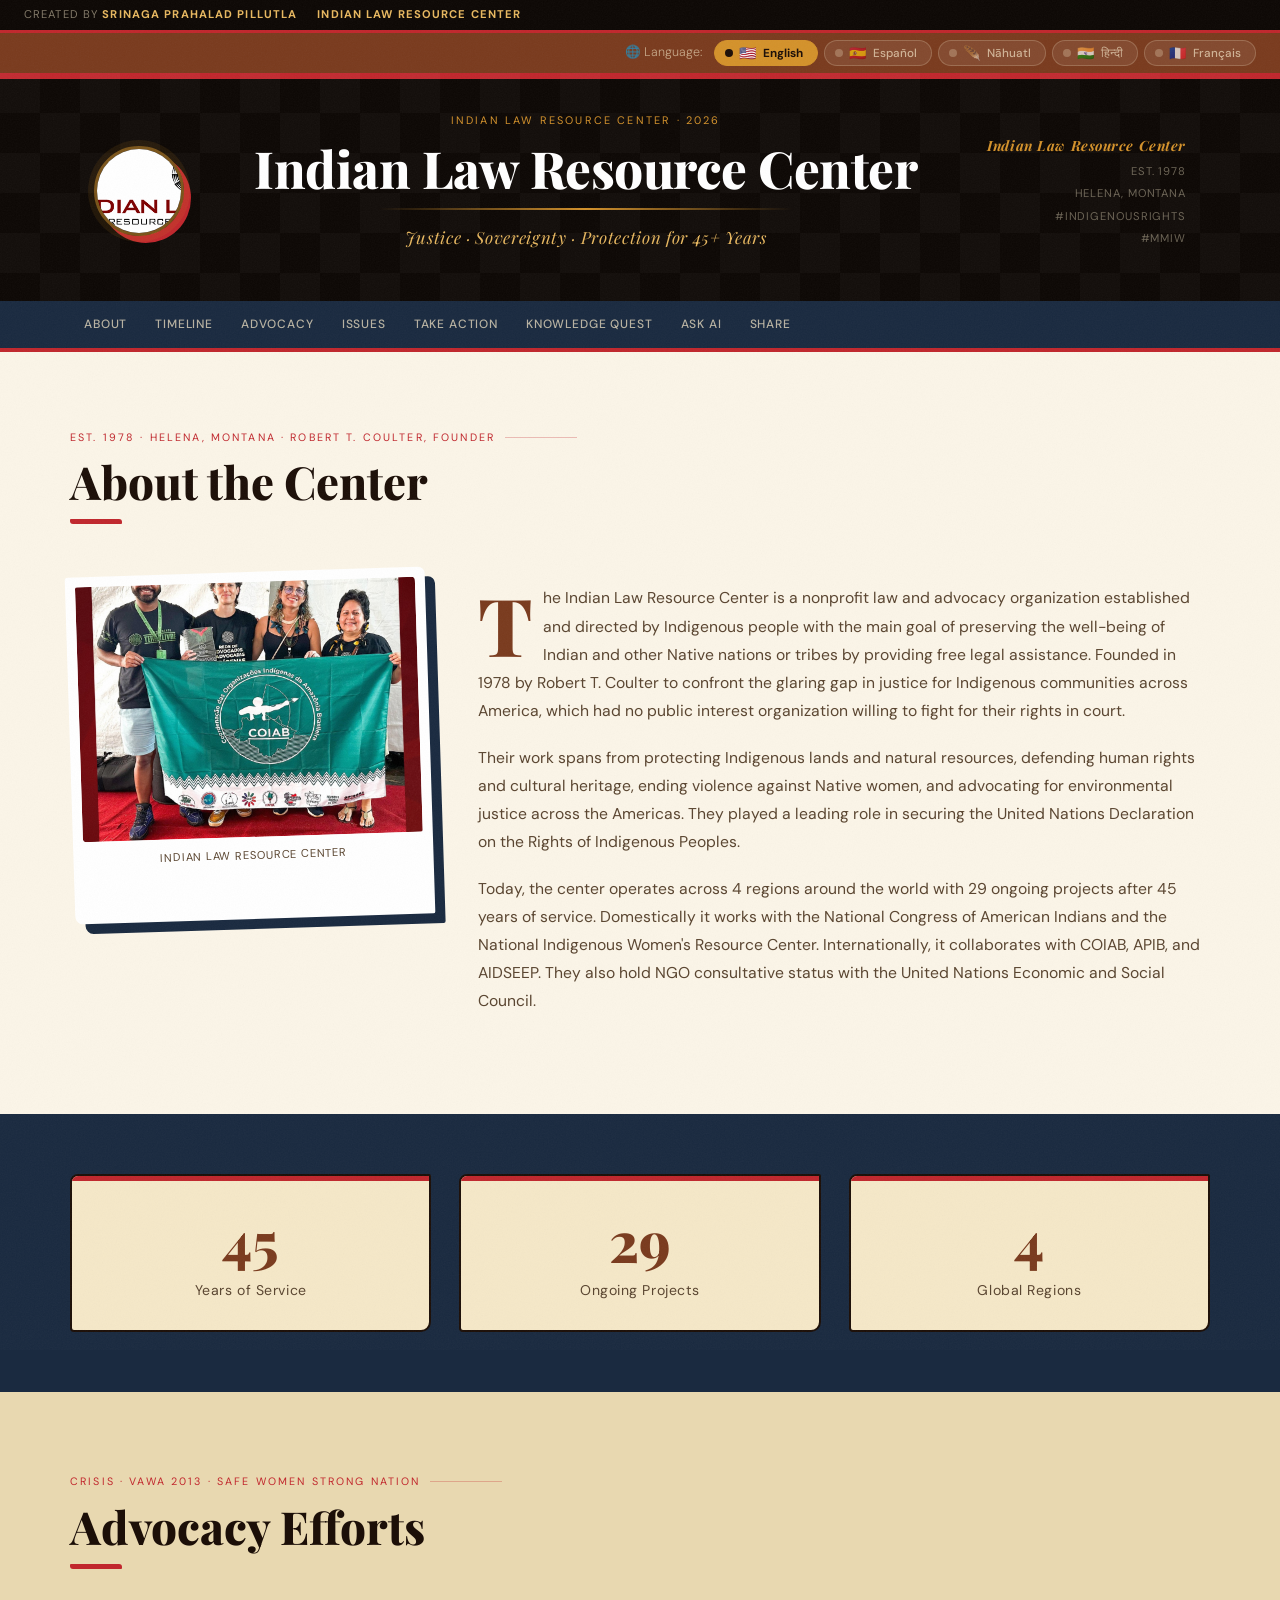
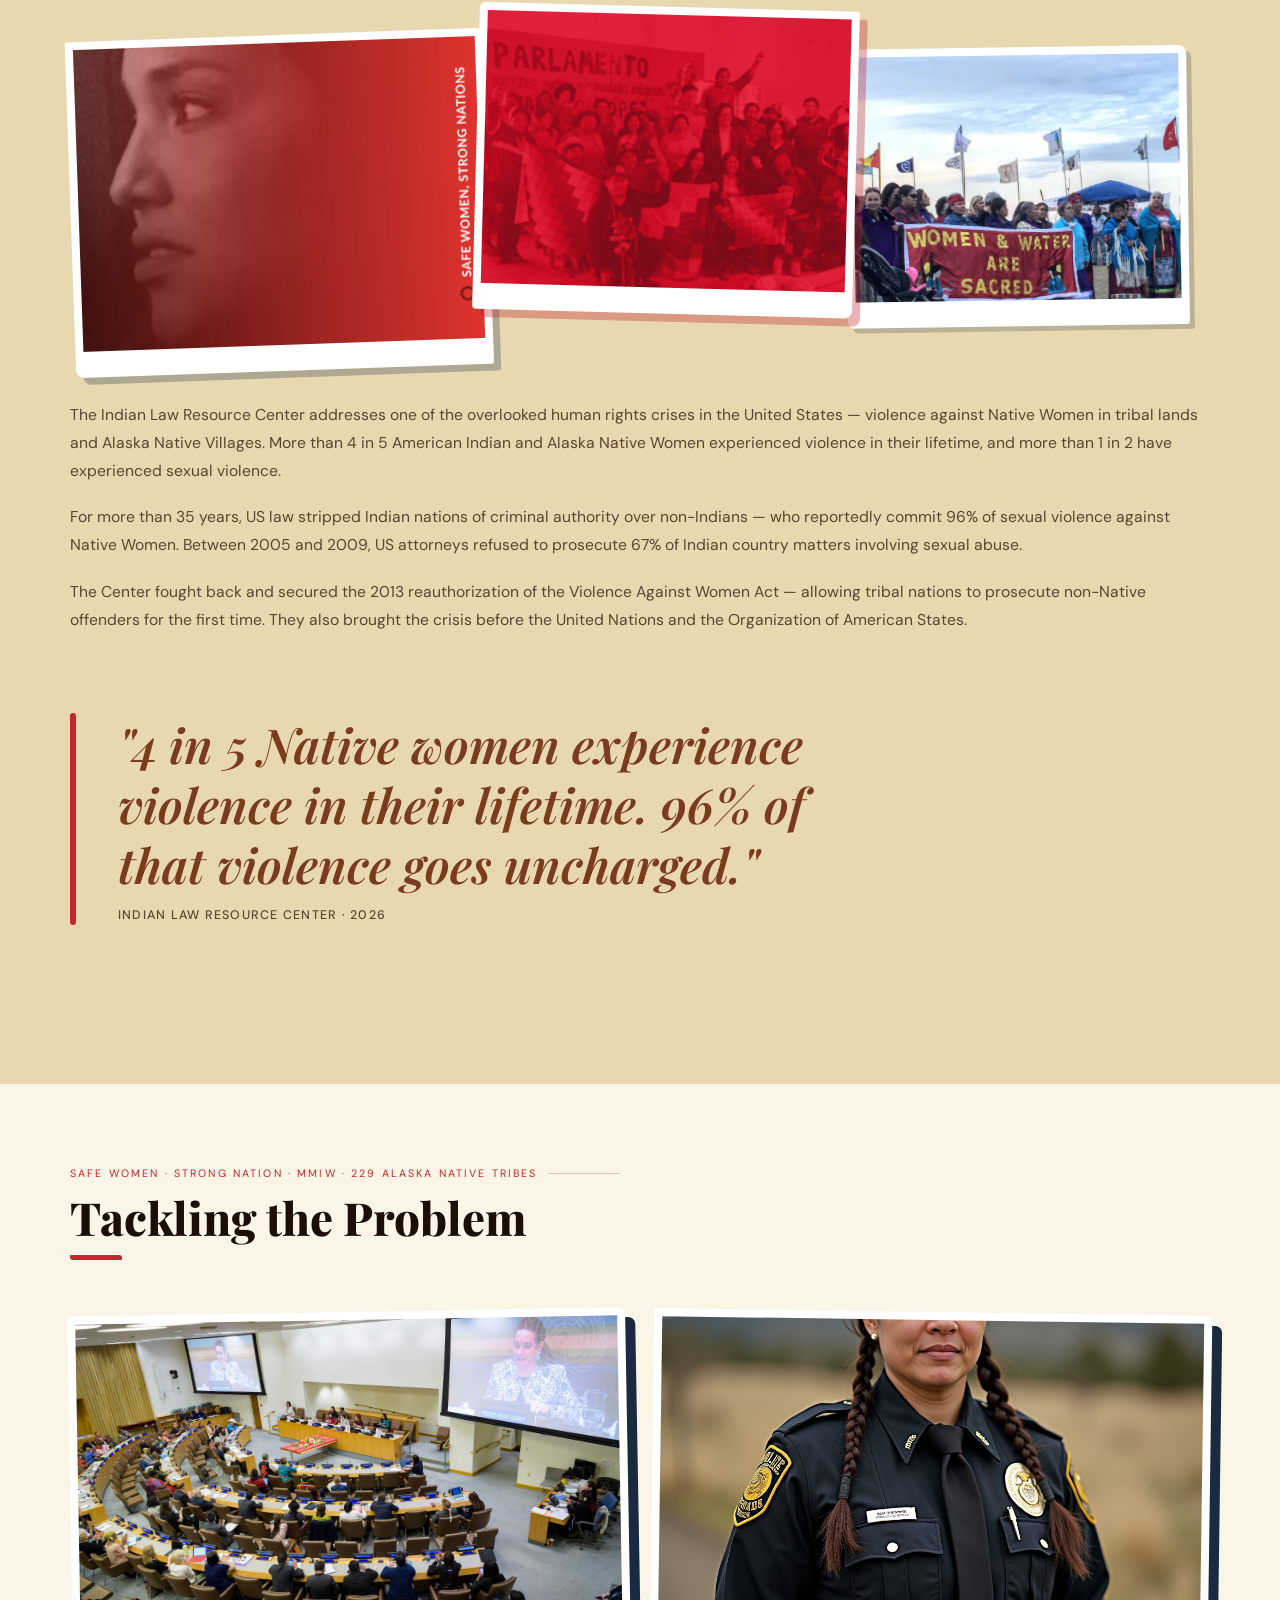
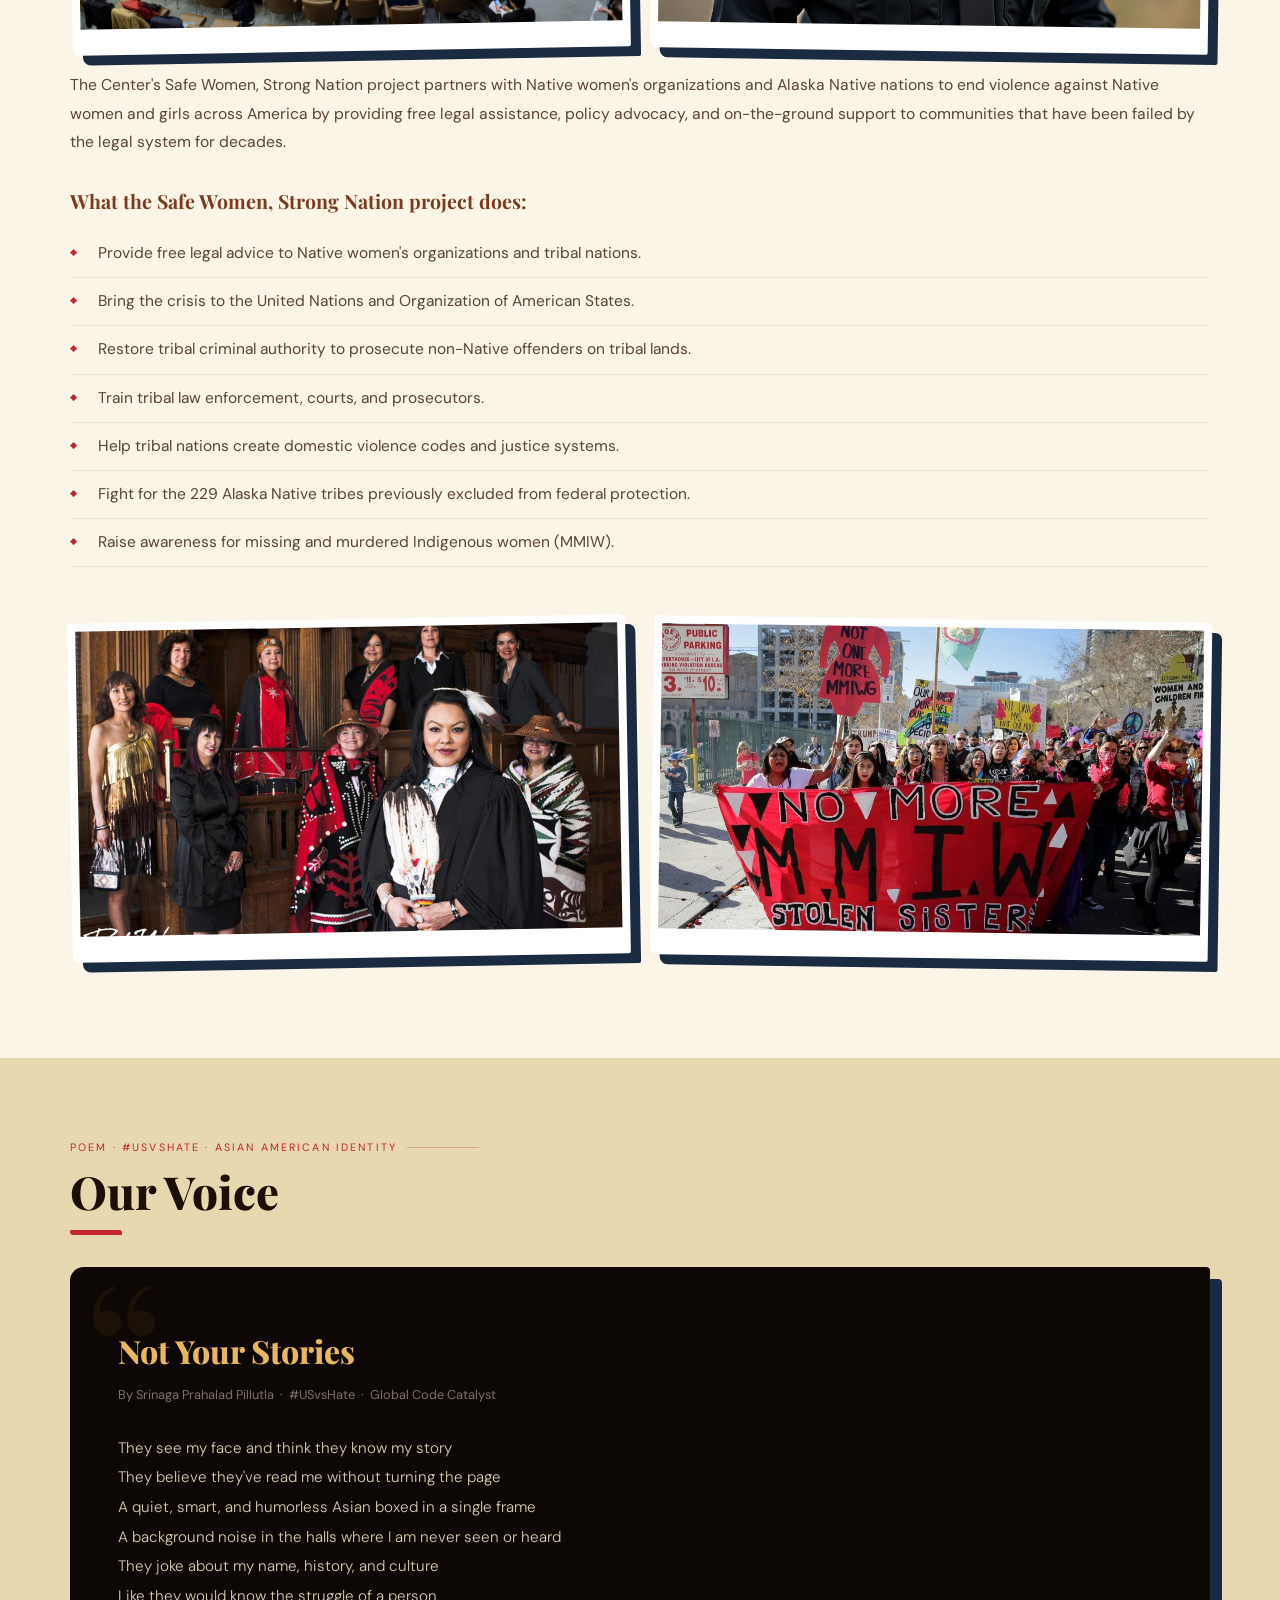
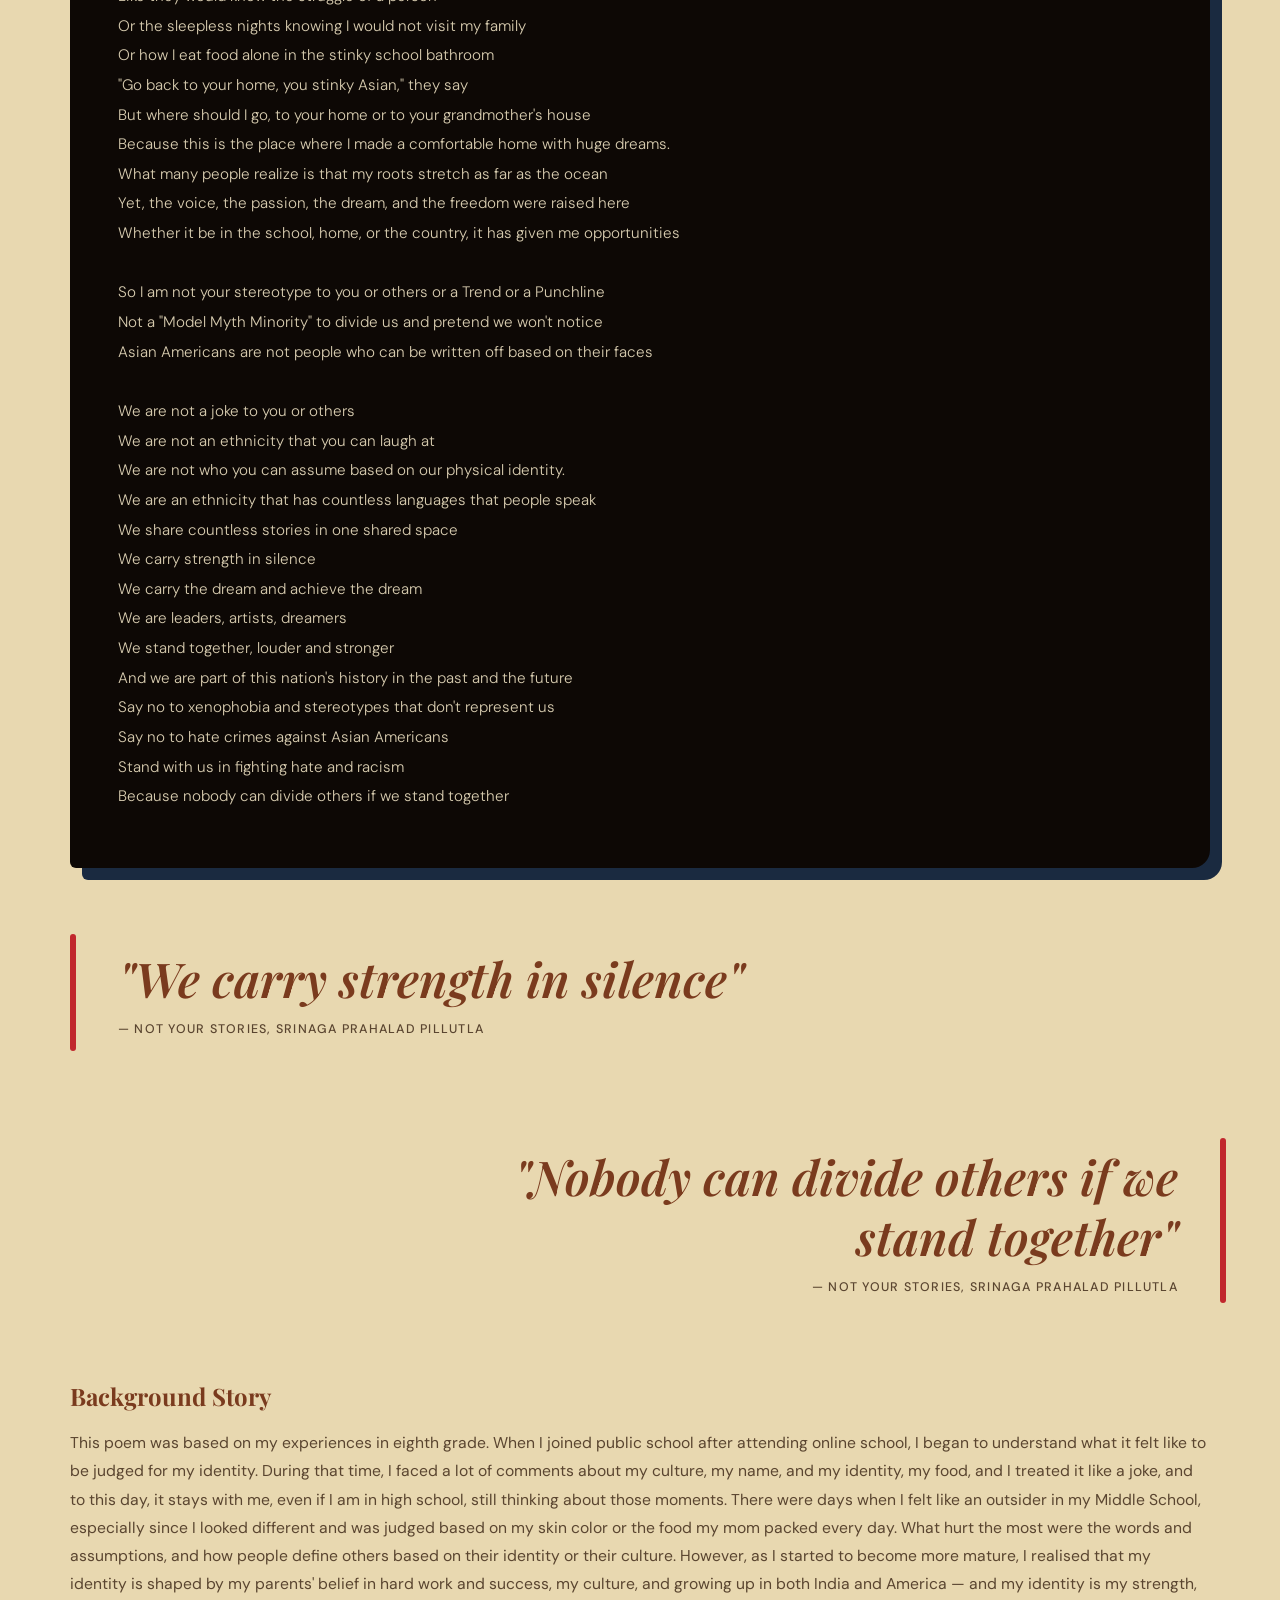
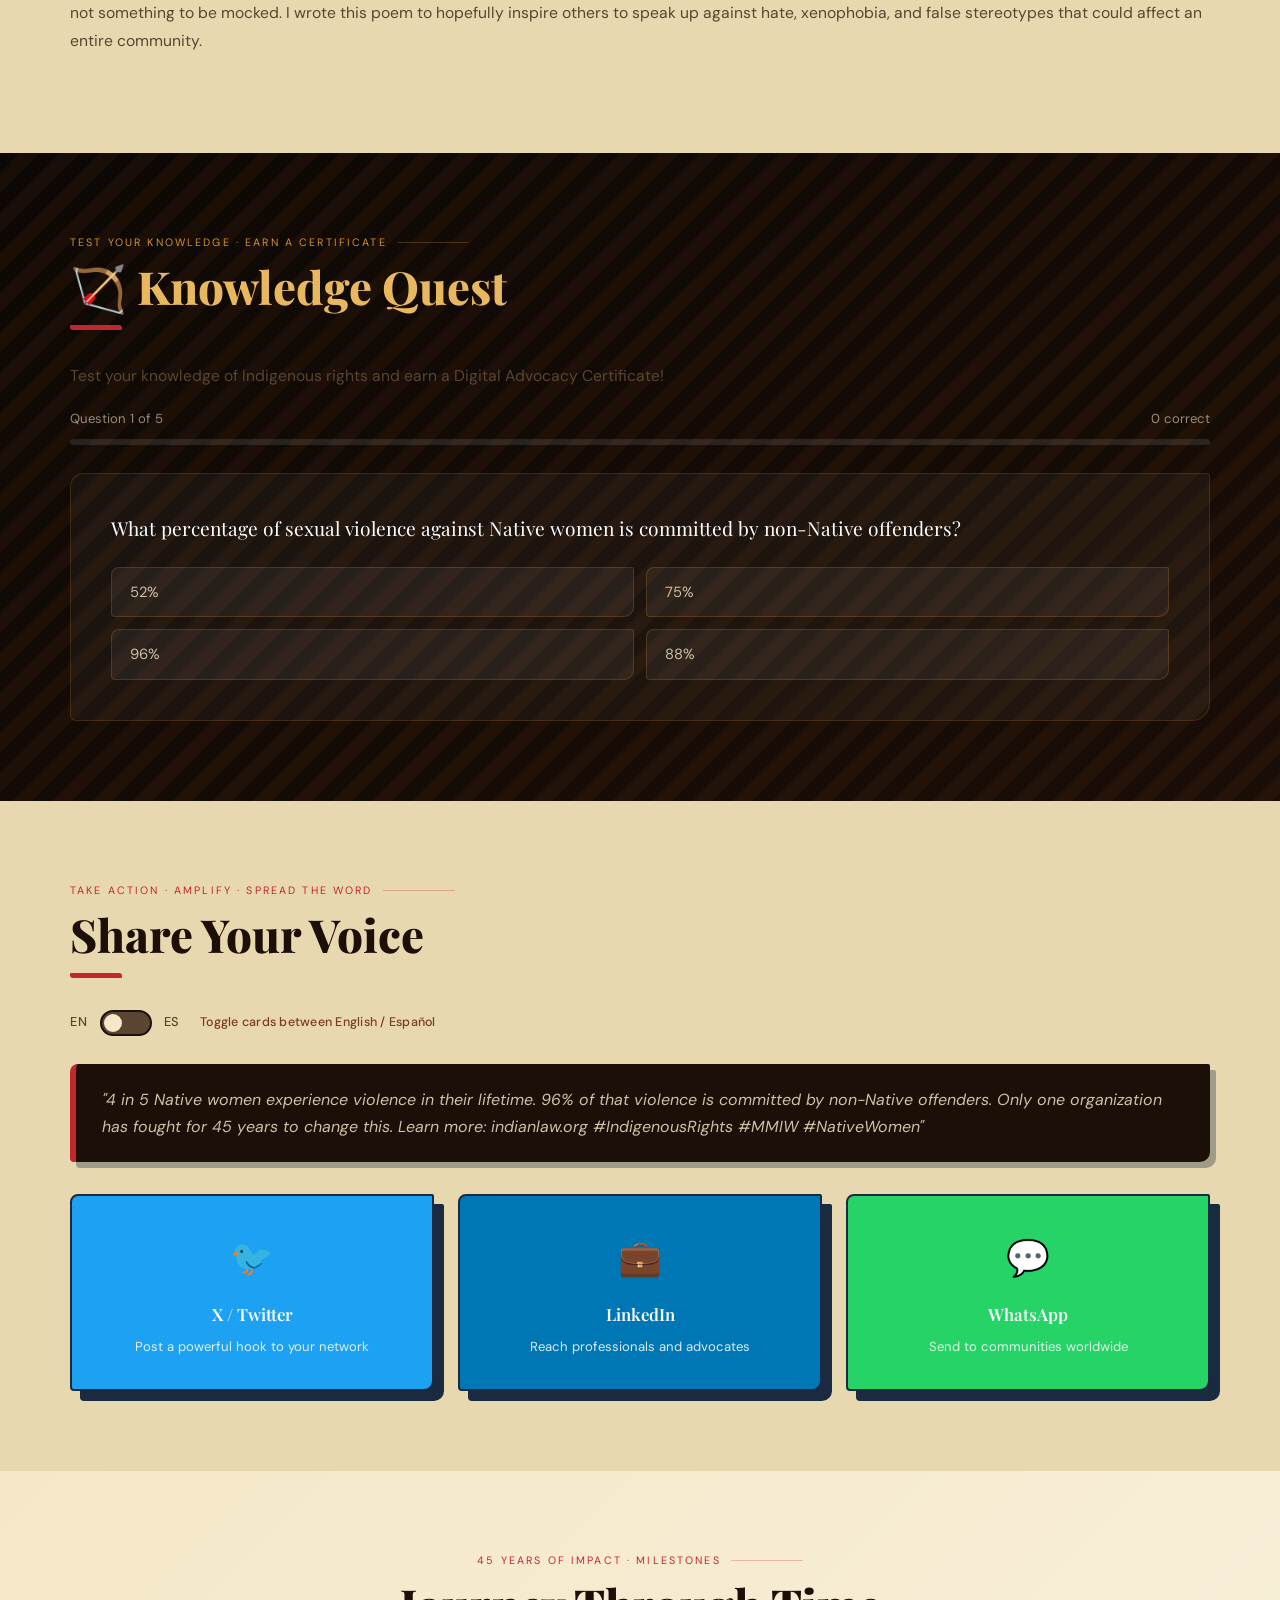
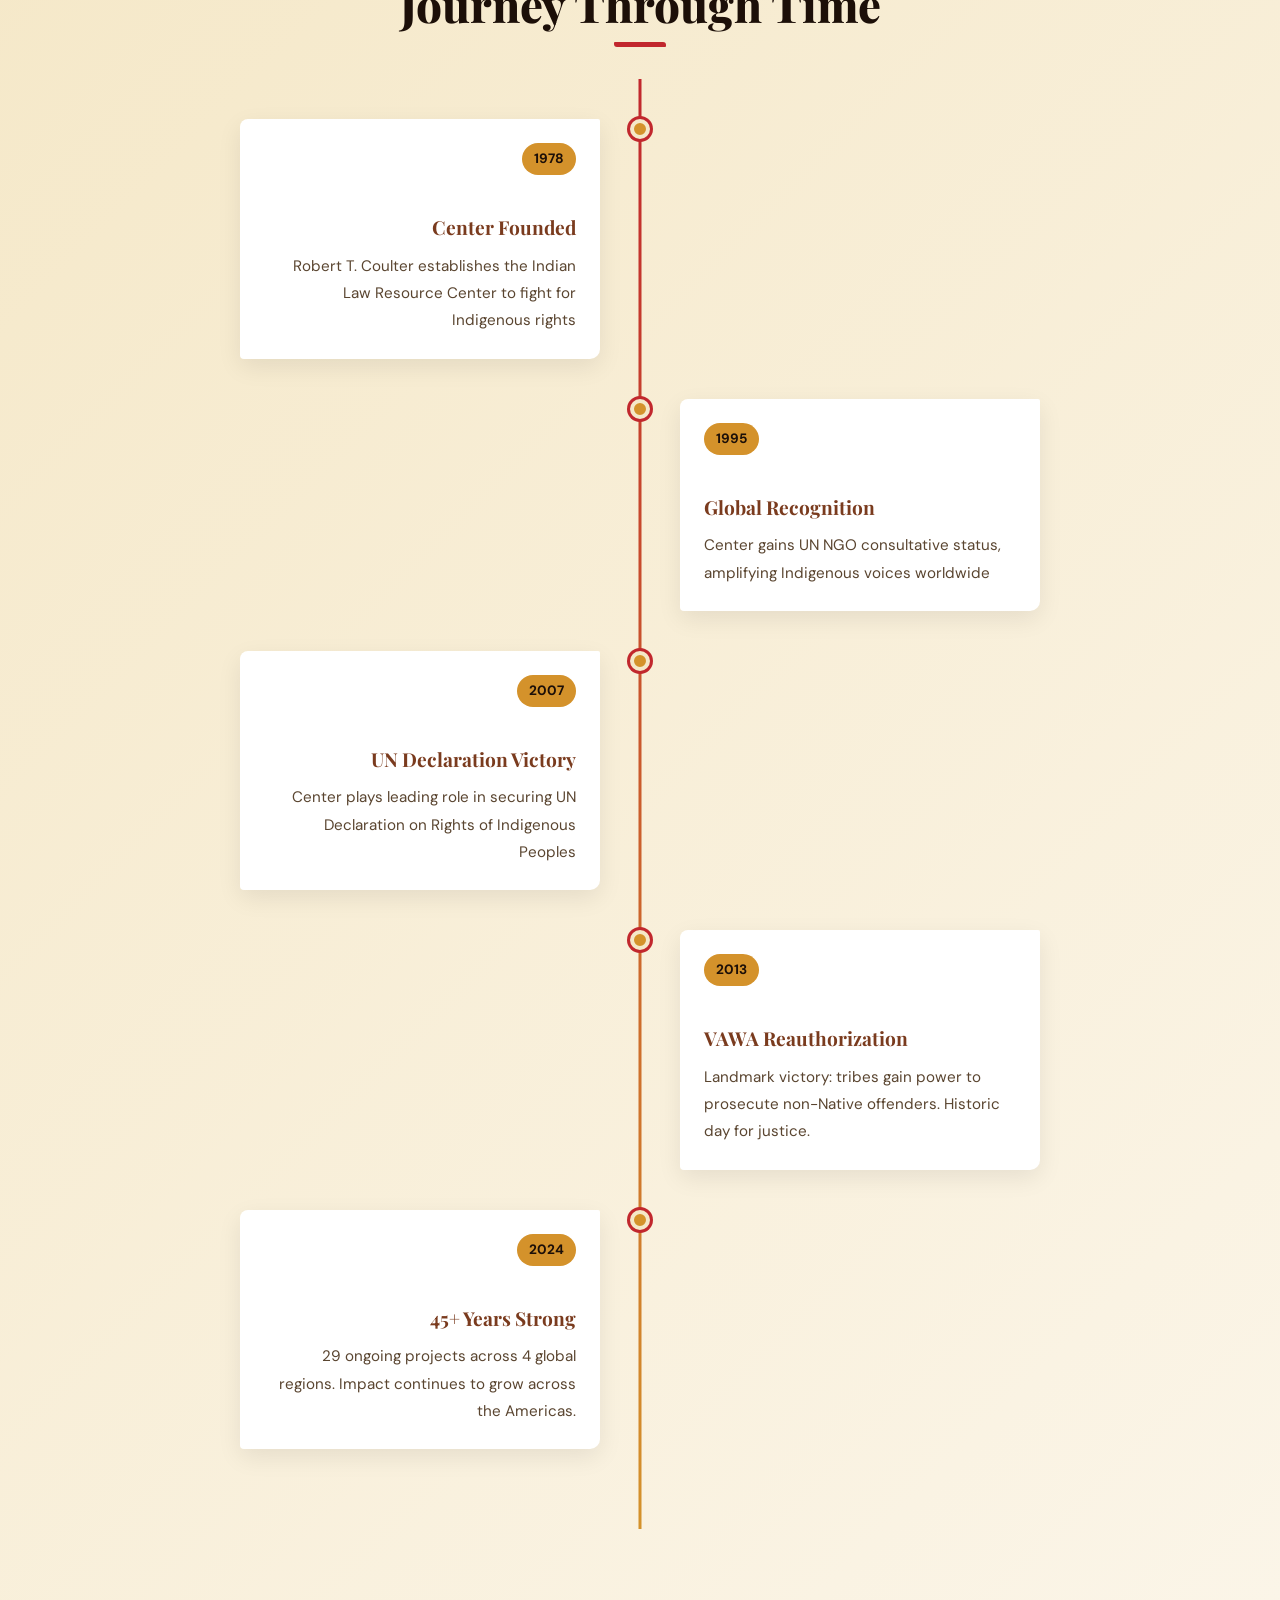
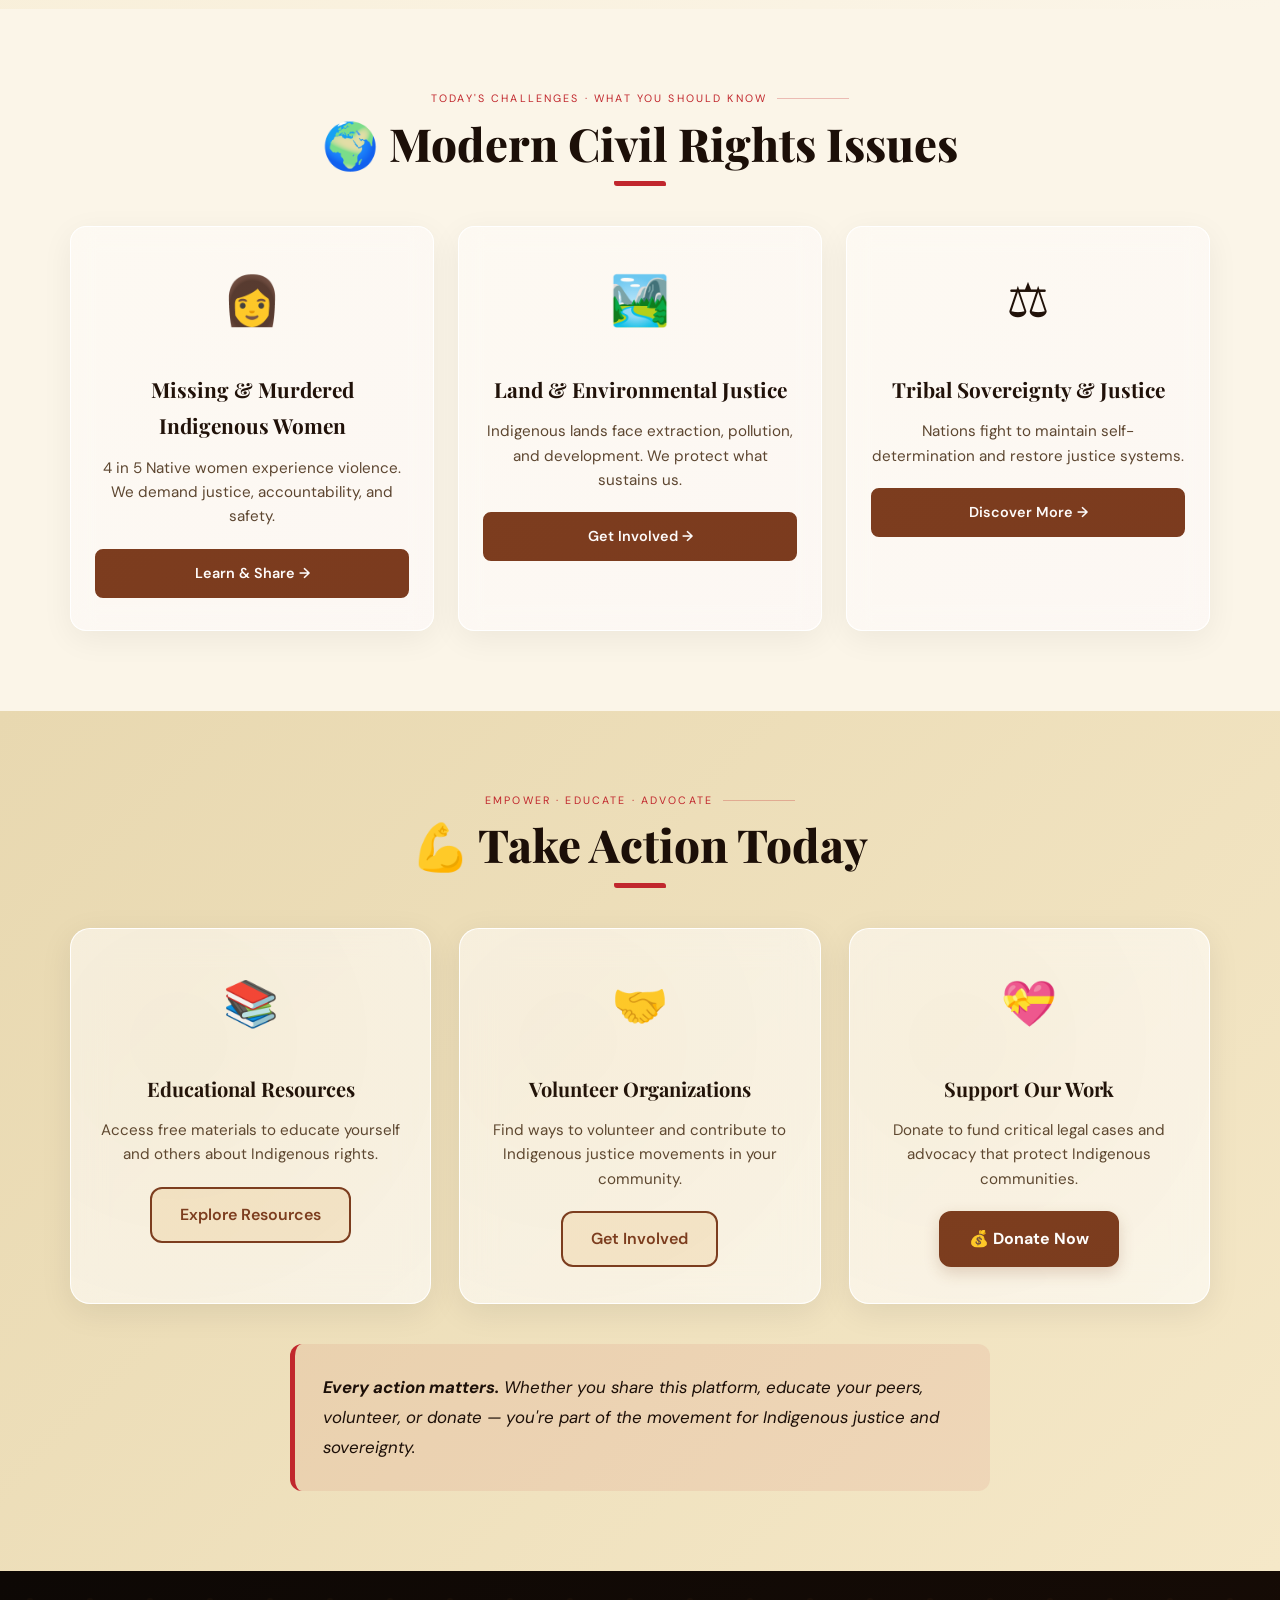
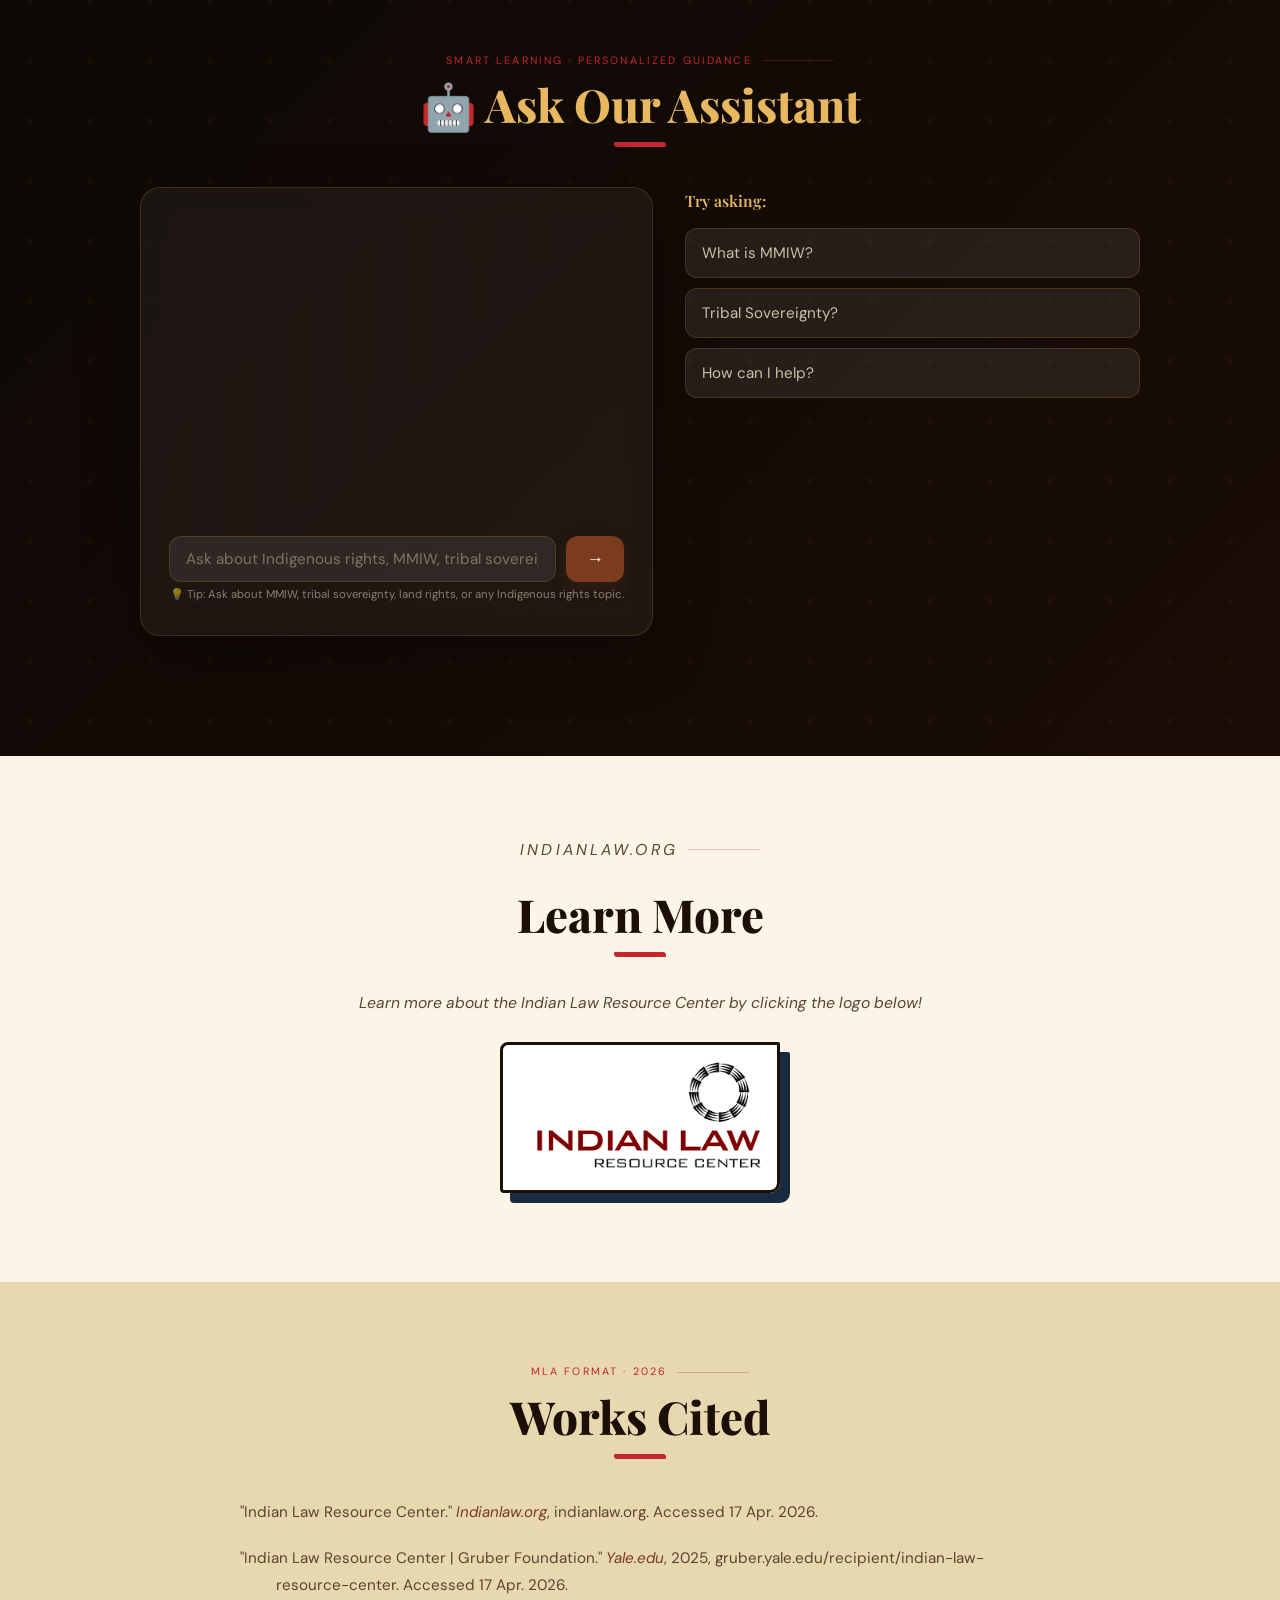
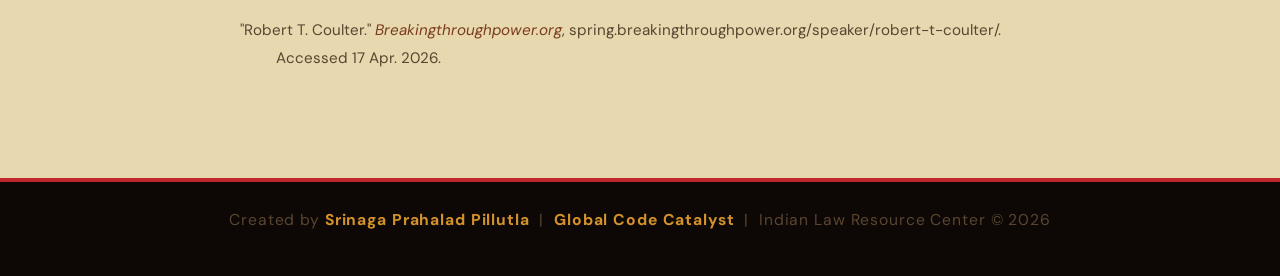
==== commit e7f6172d: "fixes soon" ====
--- a/index.html
+++ b/index.html
@@ -1,983 +1,1115 @@
 <!DOCTYPE html>
 <html lang="en">
 <head>
-    <meta charset="UTF-8">
-    <meta name="viewport" content="width=device-width, initial-scale=1.0">
-    <title>Indian Law Resource Center | Justice for Indigenous Communities</title>
-
-    <!-- ═══ TECHNICAL SEO ═══ -->
-    <meta name="description" content="The Indian Law Resource Center is a nonprofit law and advocacy organization that provides free legal assistance to Indigenous peoples across the Americas, fighting violence against Native women and protecting Indigenous rights.">
-    <meta name="keywords" content="Indian Law Resource Center, Indigenous rights, Native women, tribal law, VAWA, Missing Murdered Indigenous Women, MMIW, Native American advocacy">
-    <meta name="author" content="Srinaga Prahalad Pillutla">
-    <meta name="robots" content="index, follow">
-    <link rel="canonical" href="https://indianlaw.org">
-
-    <!-- Open Graph / Facebook -->
-    <meta property="og:type" content="website">
-    <meta property="og:url" content="https://indianlaw.org">
-    <meta property="og:title" content="Indian Law Resource Center | Justice for Indigenous Communities">
-    <meta property="og:description" content="For 45+ years, the Indian Law Resource Center has provided free legal assistance to Indigenous peoples across the Americas. Learn how technology can amplify Indigenous voices.">
-    <meta property="og:image" content="https://indianlaw.org/images/og-preview.jpg">
-
-    <!-- Twitter Card -->
-    <meta name="twitter:card" content="summary_large_image">
-    <meta name="twitter:title" content="Indian Law Resource Center | Justice for Indigenous Communities">
-    <meta name="twitter:description" content="4 in 5 Native women experience violence. Only 1 organization has fought for 45 years to change this. Learn more. #IndigenousRights #MMIW">
-    <meta name="twitter:image" content="https://indianlaw.org/images/og-preview.jpg">
-
-    <!-- Schema.org Structured Data -->
-    <script type="application/ld+json">
-    {
-      "@context": "https://schema.org",
-      "@type": "NGO",
-      "name": "Indian Law Resource Center",
-      "url": "https://indianlaw.org",
-      "description": "A nonprofit law and advocacy organization providing free legal assistance to Indigenous peoples across the Americas.",
-      "foundingDate": "1978",
-      "founder": { "@type": "Person", "name": "Robert T. Coulter" },
-      "address": { "@type": "PostalAddress", "addressCountry": "US" },
-      "sameAs": ["https://indianlaw.org"]
-    }
-    </script>
-
-    <!-- Fonts -->
-    <link rel="preconnect" href="https://fonts.googleapis.com">
-    <link rel="preconnect" href="https://fonts.gstatic.com" crossorigin>
-    <link href="https://fonts.googleapis.com/css2?family=Playfair+Display:ital,wght@0,600;0,800;1,600&family=DM+Sans:wght@300;400;500;600&display=swap" rel="stylesheet">
-
-    <style>
-    /* ══════════════════════════════════════════════
-       DESIGN TOKENS
-    ══════════════════════════════════════════════ */
-    :root {
-        --earth:   #3B2A1A;
-        --sienna:  #8B4A2B;
-        --ochre:   #C47A2C;
-        --gold:    #E4A245;
-        --sand:    #F5E6CC;
-        --cream:   #FAF5EC;
-        --sage:    #6B8C6E;
-        --sky:     #4A7B9D;
-        --bone:    #EDE3D3;
-        --charcoal:#1C1410;
-        --text:    #2D1F0E;
-        --muted:   #6B5A45;
-
-        --font-display: 'Playfair Display', Georgia, serif;
-        --font-body:    'DM Sans', system-ui, sans-serif;
-
-        --radius: 12px;
-        --shadow: 0 4px 24px rgba(59,42,26,.12);
-        --shadow-lg: 0 16px 48px rgba(59,42,26,.18);
-        --transition: .35s cubic-bezier(.4,0,.2,1);
-    }
-
-    /* ══════════════════════════════════════════════
-       RESET & BASE
-    ══════════════════════════════════════════════ */
-    *, *::before, *::after { box-sizing: border-box; margin: 0; padding: 0; }
-    html { scroll-behavior: smooth; font-size: 16px; }
-    body {
-        font-family: var(--font-body);
-        background: var(--cream);
-        color: var(--text);
-        line-height: 1.75;
-        overflow-x: hidden;
-    }
-    img { max-width: 100%; height: auto; display: block; }
-    a { color: inherit; text-decoration: none; }
-    ul { list-style: none; }
-
-    /* ══════════════════════════════════════════════
-       SCROLL REVEAL ANIMATION BASE
-    ══════════════════════════════════════════════ */
-    .reveal {
-        opacity: 0;
-        transform: translateY(36px);
-        transition: opacity .7s var(--transition), transform .7s var(--transition);
-    }
-    .reveal.visible {
-        opacity: 1;
-        transform: none;
-    }
-    .reveal-left  { opacity:0; transform: translateX(-40px); transition: opacity .7s ease, transform .7s ease; }
-    .reveal-right { opacity:0; transform: translateX(40px);  transition: opacity .7s ease, transform .7s ease; }
-    .reveal-left.visible, .reveal-right.visible { opacity:1; transform: none; }
-
-    /* ══════════════════════════════════════════════
-       PAGE INFO BAR
-    ══════════════════════════════════════════════ */
-    .page-info {
-        background: var(--earth);
-        color: var(--sand);
-        font-size: .78rem;
-        letter-spacing: .08em;
-        text-transform: uppercase;
-        padding: 6px 24px;
-        display: flex;
-        gap: 24px;
-        flex-wrap: wrap;
-        align-items: center;
-    }
-    .page-info strong { color: var(--gold); }
-
-    /* ══════════════════════════════════════════════
-       LANGUAGE TOGGLE
-    ══════════════════════════════════════════════ */
-    .lang-bar {
-        background: var(--sienna);
-        display: flex;
-        justify-content: flex-end;
-        align-items: center;
-        gap: 8px;
-        padding: 6px 24px;
-        font-size: .82rem;
-        color: var(--sand);
-    }
-    .lang-bar span { opacity: .7; font-weight: 300; }
-    .lang-btn {
-        background: transparent;
-        border: 1.5px solid rgba(245,230,204,.45);
-        color: var(--sand);
-        border-radius: 20px;
-        padding: 3px 14px;
-        cursor: pointer;
-        font-family: var(--font-body);
-        font-size: .8rem;
-        transition: var(--transition);
-    }
-    .lang-btn:hover, .lang-btn.active {
-        background: var(--gold);
-        border-color: var(--gold);
-        color: var(--earth);
-        font-weight: 600;
-    }
-
-    /* ══════════════════════════════════════════════
-       HEADER
-    ══════════════════════════════════════════════ */
-    .header {
-        background: linear-gradient(135deg, var(--earth) 0%, var(--sienna) 60%, var(--ochre) 100%);
-        position: relative;
-        overflow: hidden;
-        padding: 56px 24px 48px;
-    }
-    .header::before {
-        content: '';
-        position: absolute;
-        inset: 0;
-        background: url("data:image/svg+xml,%3Csvg width='60' height='60' viewBox='0 0 60 60' xmlns='http://www.w3.org/2000/svg'%3E%3Cg fill='none' fill-rule='evenodd'%3E%3Cg fill='%23ffffff' fill-opacity='0.04'%3E%3Cpath d='M36 34v-4h-2v4h-4v2h4v4h2v-4h4v-2h-4zm0-30V0h-2v4h-4v2h4v4h2V6h4V4h-4zM6 34v-4H4v4H0v2h4v4h2v-4h4v-2H6zM6 4V0H4v4H0v2h4v4h2V6h4V4H6z'/%3E%3C/g%3E%3C/g%3E%3C/svg%3E") repeat;
-        pointer-events: none;
-    }
-    .header-container {
-        max-width: 1100px;
-        margin: 0 auto;
-        display: flex;
-        align-items: center;
-        gap: 28px;
-        position: relative;
-        z-index: 1;
-    }
-    .logo {
-        width: 90px;
-        height: 90px;
-        border-radius: 50%;
-        border: 3px solid rgba(228,162,69,.6);
-        object-fit: cover;
-        flex-shrink: 0;
-        box-shadow: 0 0 0 6px rgba(228,162,69,.15);
-    }
-    .header-text h1 {
-        font-family: var(--font-display);
-        font-size: clamp(1.6rem, 4vw, 2.8rem);
-        color: #fff;
-        line-height: 1.2;
-        font-weight: 800;
-    }
-    .header-text .tagline {
-        color: var(--gold);
-        font-size: .95rem;
-        letter-spacing: .12em;
-        text-transform: uppercase;
-        margin-top: 6px;
-        font-weight: 500;
-    }
-
-    /* ══════════════════════════════════════════════
-       NAVBAR
-    ══════════════════════════════════════════════ */
-    .navbar {
-        background: var(--charcoal);
-        position: sticky;
-        top: 0;
-        z-index: 999;
-        box-shadow: 0 2px 16px rgba(0,0,0,.35);
-    }
-    .nav-container {
-        max-width: 1100px;
-        margin: 0 auto;
-        display: flex;
-        flex-wrap: wrap;
-        gap: 0;
-    }
-    .nav-link {
-        color: rgba(245,230,204,.8);
-        padding: 16px 20px;
-        font-size: .88rem;
-        font-weight: 500;
-        letter-spacing: .06em;
-        text-transform: uppercase;
-        transition: var(--transition);
-        position: relative;
-    }
-    .nav-link::after {
-        content: '';
-        position: absolute;
-        bottom: 0; left: 0; right: 0;
-        height: 3px;
-        background: var(--gold);
-        transform: scaleX(0);
-        transition: transform .3s ease;
-    }
-    .nav-link:hover { color: var(--gold); }
-    .nav-link:hover::after { transform: scaleX(1); }
-
-    /* ══════════════════════════════════════════════
-       SECTIONS
-    ══════════════════════════════════════════════ */
-    .section { padding: 80px 24px; }
-    .section-white { background: var(--cream); }
-    .section-gray  { background: var(--bone); }
-    .container {
-        max-width: 1100px;
-        margin: 0 auto;
-    }
-    h2 {
-        font-family: var(--font-display);
-        font-size: clamp(1.8rem, 4vw, 2.6rem);
-        color: var(--earth);
-        margin-bottom: 32px;
-        position: relative;
-        display: inline-block;
-    }
-    h2::after {
-        content: '';
-        display: block;
-        height: 4px;
-        width: 64px;
-        background: linear-gradient(90deg, var(--ochre), var(--gold));
-        border-radius: 2px;
-        margin-top: 10px;
-    }
-    h3 {
-        font-family: var(--font-display);
-        font-size: 1.3rem;
-        color: var(--sienna);
-        margin: 28px 0 12px;
-    }
-    p { margin-bottom: 18px; color: var(--muted); font-size: 1.02rem; }
-    .section-list li {
-        padding: 10px 0 10px 28px;
-        position: relative;
-        color: var(--muted);
-        border-bottom: 1px solid rgba(139,74,43,.1);
-        font-size: 1rem;
-    }
-    .section-list li::before {
-        content: '◆';
-        position: absolute; left: 0;
-        color: var(--ochre);
-        font-size: .65rem;
-        top: 13px;
-    }
-
-    /* ══════════════════════════════════════════════
-       ABOUT SECTION
-    ══════════════════════════════════════════════ */
-    .about-grid {
-        display: grid;
-        grid-template-columns: 1fr 1.6fr;
-        gap: 48px;
-        align-items: start;
-    }
-    .section-image {
-        width: 100%;
-        border-radius: var(--radius);
-        box-shadow: var(--shadow-lg);
-        object-fit: cover;
-        aspect-ratio: 4/3;
-    }
-
-    /* ══════════════════════════════════════════════
-       ADVOCACY IMAGES
-    ══════════════════════════════════════════════ */
-    .advocacy-images {
-        display: grid;
-        grid-template-columns: repeat(3, 1fr);
-        gap: 16px;
-        margin-bottom: 36px;
-    }
-    .advocacy-image {
-        border-radius: var(--radius);
-        aspect-ratio: 4/3;
-        object-fit: cover;
-        box-shadow: var(--shadow);
-        transition: transform .35s ease, box-shadow .35s ease;
-    }
-    .advocacy-image:hover {
-        transform: scale(1.03);
-        box-shadow: var(--shadow-lg);
-    }
-
-    .tackling-images {
-        display: grid;
-        grid-template-columns: repeat(2, 1fr);
-        gap: 20px;
-        margin: 28px 0;
-    }
-    .tackling-image {
-        border-radius: var(--radius);
-        width: 100%;
-        aspect-ratio: 16/9;
-        object-fit: cover;
-        box-shadow: var(--shadow);
-        transition: transform .35s ease, box-shadow .35s ease;
-    }
-    .tackling-image:hover {
-        transform: translateY(-4px);
-        box-shadow: var(--shadow-lg);
-    }
-
-    /* ══════════════════════════════════════════════
-       STAT CARDS
-    ══════════════════════════════════════════════ */
-    .stat-grid {
-        display: grid;
-        grid-template-columns: repeat(3, 1fr);
-        gap: 20px;
-        margin: 40px 0;
-    }
-    .stat-card {
-        background: linear-gradient(135deg, var(--sienna), var(--earth));
-        color: #fff;
-        border-radius: var(--radius);
-        padding: 32px 24px;
-        text-align: center;
-        box-shadow: var(--shadow-lg);
-        transition: transform .35s ease;
-    }
-    .stat-card:hover { transform: translateY(-6px); }
-    .stat-card .stat-num {
-        font-family: var(--font-display);
-        font-size: 2.8rem;
-        font-weight: 800;
-        color: var(--gold);
-        display: block;
-        line-height: 1;
-        margin-bottom: 8px;
-    }
-    .stat-card .stat-label {
-        font-size: .9rem;
-        opacity: .85;
-        font-weight: 300;
-        letter-spacing: .04em;
-    }
-
-    /* ══════════════════════════════════════════════
-       POEM CARD
-    ══════════════════════════════════════════════ */
-    .poem-card {
-        background: var(--earth);
-        border-radius: 16px;
-        padding: 48px 40px;
-        margin: 32px 0;
-        position: relative;
-        overflow: hidden;
-        box-shadow: var(--shadow-lg);
-    }
-    .poem-card::before {
-        content: '"';
-        position: absolute;
-        top: -20px; left: 20px;
-        font-family: var(--font-display);
-        font-size: 160px;
-        color: rgba(228,162,69,.12);
-        line-height: 1;
-        pointer-events: none;
-    }
-    .poem-title {
-        font-family: var(--font-display);
-        font-size: 1.9rem;
-        color: var(--gold);
-        margin: 0 0 6px;
-    }
-    .poem-meta {
-        color: var(--sand);
-        opacity: .65;
-        font-size: .85rem;
-        margin-bottom: 24px;
-    }
-    .poem-text {
-        color: var(--sand);
-        font-family: var(--font-body);
-        font-size: .97rem;
-        line-height: 1.9;
-        white-space: pre-wrap;
-        font-weight: 300;
-        position: relative;
-        z-index: 1;
-    }
-    .background-story-heading {
-        font-family: var(--font-display);
-        font-size: 1.6rem;
-        color: var(--earth);
-        margin-bottom: 16px;
-    }
-
-    /* ══════════════════════════════════════════════
-       KNOWLEDGE QUEST / QUIZ
-    ══════════════════════════════════════════════ */
-    .quiz-section {
-        background: linear-gradient(135deg, var(--earth) 0%, #2a1608 100%);
-        position: relative;
-        overflow: hidden;
-    }
-    .quiz-section::before {
-        content: '';
-        position: absolute; inset: 0;
-        background: url("data:image/svg+xml,%3Csvg width='40' height='40' viewBox='0 0 40 40' xmlns='http://www.w3.org/2000/svg'%3E%3Cg fill='%23C47A2C' fill-opacity='0.08' fill-rule='evenodd'%3E%3Cpath d='M0 40L40 0H20L0 20M40 40V20L20 40'/%3E%3C/g%3E%3C/svg%3E") repeat;
-    }
-    .quiz-section .container { position: relative; z-index: 1; }
-    .quiz-section h2 { color: var(--gold); }
-    .quiz-section h2::after { background: linear-gradient(90deg, var(--ochre), transparent); }
-    .quiz-section > .container > p { color: var(--sand); opacity: .8; }
-
-    .quiz-progress-wrap {
-        margin-bottom: 28px;
-    }
-    .quiz-progress-label {
-        display: flex;
-        justify-content: space-between;
-        color: var(--sand);
-        font-size: .85rem;
-        margin-bottom: 8px;
-        opacity: .75;
-    }
-    .quiz-progress-bar {
-        height: 8px;
-        background: rgba(255,255,255,.12);
-        border-radius: 4px;
-        overflow: hidden;
-    }
-    .quiz-progress-fill {
-        height: 100%;
-        background: linear-gradient(90deg, var(--ochre), var(--gold));
-        border-radius: 4px;
-        transition: width .5s ease;
-        width: 0%;
-    }
-
-    .quiz-card {
-        background: rgba(255,255,255,.07);
-        border: 1px solid rgba(228,162,69,.25);
-        border-radius: 16px;
-        padding: 36px;
-        backdrop-filter: blur(8px);
-    }
-    .quiz-question {
-        font-family: var(--font-display);
-        font-size: 1.25rem;
-        color: #fff;
-        margin-bottom: 24px;
-        line-height: 1.5;
-    }
-    .quiz-options {
-        display: grid;
-        grid-template-columns: 1fr 1fr;
-        gap: 12px;
-    }
-    .quiz-opt {
-        background: rgba(255,255,255,.06);
-        border: 1.5px solid rgba(228,162,69,.3);
-        color: var(--sand);
-        border-radius: 10px;
-        padding: 14px 18px;
-        cursor: pointer;
-        font-family: var(--font-body);
-        font-size: .95rem;
-        text-align: left;
-        transition: var(--transition);
-        line-height: 1.45;
-    }
-    .quiz-opt:hover:not(:disabled) {
-        background: rgba(196,122,44,.25);
-        border-color: var(--gold);
-        color: #fff;
-    }
-    .quiz-opt.correct {
-        background: rgba(107,140,110,.35);
-        border-color: #8BC48A;
-        color: #CDECD2;
-    }
-    .quiz-opt.wrong {
-        background: rgba(180,60,60,.3);
-        border-color: #E88;
-        color: #FFCCCC;
-    }
-    .quiz-feedback {
-        margin-top: 18px;
-        padding: 14px 18px;
-        border-radius: 10px;
-        font-size: .95rem;
-        font-weight: 500;
-        display: none;
-    }
-    .quiz-feedback.show { display: block; }
-    .quiz-feedback.correct { background: rgba(107,140,110,.25); color: #CDECD2; }
-    .quiz-feedback.wrong   { background: rgba(180,60,60,.2);    color: #FFCCCC; }
-    .quiz-next-btn {
-        margin-top: 24px;
-        background: linear-gradient(90deg, var(--ochre), var(--gold));
-        color: var(--earth);
-        border: none;
-        border-radius: 10px;
-        padding: 13px 32px;
-        font-family: var(--font-body);
-        font-size: 1rem;
-        font-weight: 700;
-        cursor: pointer;
-        display: none;
-        transition: var(--transition);
-        letter-spacing: .04em;
-    }
-    .quiz-next-btn:hover { transform: translateY(-2px); box-shadow: 0 8px 24px rgba(196,122,44,.4); }
-    .quiz-next-btn.show { display: inline-block; }
-
-    /* ══════════════════════════════════════════════
-       CERTIFICATE MODAL
-    ══════════════════════════════════════════════ */
-    .modal-overlay {
-        position: fixed; inset: 0; z-index: 9999;
-        background: rgba(28,20,10,.85);
-        backdrop-filter: blur(6px);
-        display: none;
-        align-items: center;
-        justify-content: center;
-        padding: 20px;
-        animation: fadeIn .4s ease;
-    }
-    .modal-overlay.show { display: flex; }
-    @keyframes fadeIn { from { opacity:0; } to { opacity:1; } }
-    .modal-box {
-        background: linear-gradient(145deg, var(--cream), #fff9f0);
-        border: 2px solid var(--gold);
-        border-radius: 20px;
-        max-width: 560px;
-        width: 100%;
-        padding: 48px 40px;
-        text-align: center;
-        position: relative;
-        box-shadow: 0 32px 80px rgba(59,42,26,.45);
-        animation: slideUp .45s cubic-bezier(.34,1.56,.64,1);
-    }
-    @keyframes slideUp { from { transform: translateY(60px) scale(.9); opacity:0; } to { transform: none; opacity:1; } }
-    .modal-seal {
-        width: 90px;
-        height: 90px;
-        background: linear-gradient(135deg, var(--ochre), var(--gold));
-        border-radius: 50%;
-        margin: 0 auto 20px;
-        display: flex;
-        align-items: center;
-        justify-content: center;
-        font-size: 2.6rem;
-        box-shadow: 0 8px 24px rgba(196,122,44,.4);
-    }
-    .modal-title {
-        font-family: var(--font-display);
-        font-size: 1.9rem;
-        color: var(--earth);
-        margin-bottom: 6px;
-    }
-    .modal-subtitle {
-        color: var(--sienna);
-        font-size: 1rem;
-        margin-bottom: 24px;
-        font-style: italic;
-    }
-    .modal-recipient {
-        background: linear-gradient(135deg, var(--earth), var(--sienna));
-        color: var(--gold);
-        font-family: var(--font-display);
-        font-size: 1.3rem;
-        padding: 16px 28px;
-        border-radius: 10px;
-        margin-bottom: 20px;
-    }
-    .modal-body { color: var(--muted); font-size: .95rem; margin-bottom: 28px; line-height: 1.65; }
-    .modal-close {
-        position: absolute; top: 16px; right: 20px;
-        background: none; border: none;
-        font-size: 1.5rem; cursor: pointer;
-        color: var(--muted);
-        transition: color .2s;
-    }
-    .modal-close:hover { color: var(--earth); }
-    .modal-share-btn {
-        background: linear-gradient(90deg, var(--ochre), var(--gold));
-        color: var(--earth);
-        border: none;
-        border-radius: 10px;
-        padding: 13px 28px;
-        font-weight: 700;
-        font-size: .95rem;
-        cursor: pointer;
-        margin: 6px;
-        font-family: var(--font-body);
-        transition: var(--transition);
-    }
-    .modal-share-btn:hover { transform: translateY(-2px); box-shadow: 0 6px 20px rgba(196,122,44,.35); }
-
-    /* ══════════════════════════════════════════════
-       SHARE YOUR VOICE
-    ══════════════════════════════════════════════ */
-    .share-section { background: var(--bone); }
-    .share-grid {
-        display: grid;
-        grid-template-columns: repeat(3, 1fr);
-        gap: 20px;
-        margin-top: 40px;
-    }
-    .share-card {
-        border-radius: 16px;
-        padding: 32px 24px;
-        text-align: center;
-        cursor: pointer;
-        transition: var(--transition);
-        border: 2px solid transparent;
-        position: relative;
-        overflow: hidden;
-    }
-    .share-card::before {
-        content: '';
-        position: absolute; inset: 0;
-        opacity: 0;
-        transition: opacity .35s;
-    }
-    .share-card:hover { transform: translateY(-6px); border-color: var(--gold); }
-    .share-card-twitter { background: linear-gradient(135deg, #1DA1F2, #0D8BD9); }
-    .share-card-linkedin { background: linear-gradient(135deg, #0077B5, #005885); }
-    .share-card-whatsapp { background: linear-gradient(135deg, #25D366, #1AA34A); }
-    .share-icon { font-size: 2.4rem; margin-bottom: 12px; }
-    .share-card-title {
-        font-family: var(--font-display);
-        font-size: 1.1rem;
-        color: #fff;
-        margin-bottom: 8px;
-    }
-    .share-card-desc { font-size: .85rem; color: rgba(255,255,255,.8); line-height: 1.5; }
-    .share-hook {
-        background: var(--earth);
-        border-radius: 12px;
-        padding: 24px 28px;
-        margin: 32px 0;
-        border-left: 5px solid var(--gold);
-    }
-    .share-hook p {
-        color: var(--sand);
-        font-style: italic;
-        font-size: 1.05rem;
-        margin: 0;
-        line-height: 1.7;
-    }
-
-    /* ══════════════════════════════════════════════
-       LEARN MORE
-    ══════════════════════════════════════════════ */
-    .learn-more-section { text-align: center; }
-    .learn-more-section p { font-size: 1.05rem; color: var(--muted); font-style: italic; margin-bottom: 24px; }
-    .learn-more-logo-link {
-        display: inline-block;
-        transition: var(--transition);
-    }
-    .learn-more-logo-link:hover { transform: scale(1.04); opacity: .88; }
-    .learn-more-logo-link img {
-        max-width: 320px;
-        width: 100%;
-        border: 2px solid var(--bone);
-        border-radius: var(--radius);
-        padding: 12px;
-        background: #fff;
-        box-shadow: var(--shadow);
-    }
-
-    /* ══════════════════════════════════════════════
-       WORKS CITED
-    ══════════════════════════════════════════════ */
-    .citation-container {
-        max-width: 820px;
-        margin: 0 auto;
-        padding: 8px 0;
-    }
-    .citation-entry {
-        text-indent: -36px;
-        padding-left: 36px;
-        margin-bottom: 18px;
-        word-wrap: break-word;
-        color: var(--muted);
-        font-size: .97rem;
-    }
-    .citation-entry em { font-style: italic; color: var(--sienna); }
-
-    /* ══════════════════════════════════════════════
-       FOOTER
-    ══════════════════════════════════════════════ */
-    footer {
-        background: var(--charcoal);
-        color: rgba(245,230,204,.55);
-        text-align: center;
-        padding: 24px;
-        font-size: .82rem;
-        letter-spacing: .06em;
-    }
-    footer strong { color: var(--gold); }
-
-    /* ══════════════════════════════════════════════
-       MULTILINGUAL CONTENT
-    ══════════════════════════════════════════════ */
-    [data-lang] { display: none; }
-    [data-lang="en"] { display: block; }
-    span[data-lang="en"] { display: inline; }
-    span[data-lang] { display: none; }
-
-    /* ══════════════════════════════════════════════
-       RESPONSIVE
-    ══════════════════════════════════════════════ */
-    @media (max-width: 900px) {
-        .about-grid { grid-template-columns: 1fr; }
-        .stat-grid  { grid-template-columns: 1fr 1fr; }
-        .advocacy-images { grid-template-columns: 1fr; }
-        .share-grid { grid-template-columns: 1fr; }
-        .quiz-options { grid-template-columns: 1fr; }
-    }
-    @media (max-width: 600px) {
-        .header-container { flex-direction: column; text-align: center; }
-        .stat-grid { grid-template-columns: 1fr; }
-        .tackling-images { grid-template-columns: 1fr; }
-        .poem-card { padding: 32px 20px; }
-        .modal-box { padding: 36px 24px; }
-        .nav-link { padding: 12px 12px; font-size: .8rem; }
-        .page-info { font-size: .72rem; gap: 12px; }
-    }
-    </style>
+<meta charset="UTF-8">
+<meta name="viewport" content="width=device-width, initial-scale=1.0">
+<title>Indian Law Resource Center | Global Code Catalyst</title>
+
+<meta name="description" content="The Indian Law Resource Center provides free legal assistance to Indigenous peoples across the Americas, fighting violence against Native women and protecting Indigenous rights for 45+ years.">
+<meta name="keywords" content="Indian Law Resource Center, Indigenous rights, Native women, tribal law, VAWA, MMIW, Native American advocacy, Global Code Catalyst">
+<meta name="author" content="Srinaga Prahalad Pillutla — Global Code Catalyst">
+<meta name="robots" content="index, follow">
+<link rel="canonical" href="https://indianlaw.org">
+
+<meta property="og:type" content="website">
+<meta property="og:url" content="https://indianlaw.org">
+<meta property="og:site_name" content="Global Code Catalyst">
+<meta property="og:title" content="Indian Law Resource Center | 45 Years of Indigenous Justice — Global Code Catalyst">
+<meta property="og:description" content="4 in 5 Native women experience violence. 96% of perpetrators go uncharged. One center has fought to change this since 1978. Global Code Catalyst.">
+<meta property="og:image" content="https://indianlaw.org/images/og-preview.jpg">
+<meta name="twitter:card" content="summary_large_image">
+<meta name="twitter:site" content="@JusticeBridgeGbl">
+<meta name="twitter:creator" content="@JusticeBridgeGbl">
+<meta name="twitter:title" content="Indian Law Resource Center | 45 Years of Indigenous Justice">
+<meta name="twitter:description" content="4 in 5 Native women experience violence. 96% of perpetrators go uncharged. #IndigenousRights #MMIW #JusticeBridgeGlobal">
+<meta name="twitter:image" content="https://indianlaw.org/images/og-preview.jpg">
+
+<!-- Performance: Preload key assets -->
+<link rel="preload" href="https://fonts.googleapis.com/css2?family=Playfair+Display:ital,wght@0,400;0,600;0,800;1,400;1,600&family=DM+Sans:opsz,wght@9..40,300;9..40,400;9..40,500;9..40,600&display=swap" as="style">
+
+<!-- Modern theme color for mobile browsers -->
+<meta name="theme-color" content="#1A2A40">
+
+<!-- Additional accessibility meta -->
+<meta name="color-scheme" content="light dark">
+
+<script type="application/ld+json">
+{"@context":"https://schema.org","@type":"NGO","name":"Indian Law Resource Center","url":"https://indianlaw.org","description":"Nonprofit law and advocacy organization providing free legal assistance to Indigenous peoples across the Americas.","foundingDate":"1978","founder":{"@type":"Person","name":"Robert T. Coulter"},"publisher":{"@type":"Organization","name":"Global Code Catalyst"}}
+</script>
+
+<link rel="preconnect" href="https://fonts.googleapis.com">
+<link rel="preconnect" href="https://fonts.gstatic.com" crossorigin>
+<link href="https://fonts.googleapis.com/css2?family=Playfair+Display:ital,wght@0,400;0,600;0,800;1,400;1,600&family=DM+Sans:opsz,wght@9..40,300;9..40,400;9..40,500;9..40,600&display=swap" rel="stylesheet">
+
+<style>
+/* ══ TOKENS ══ */
+:root {
+  --earth:   #1C0F08;
+  --sienna:  #7A3B1E;
+  --ochre:   #B8691E;
+  --gold:    #D4922B;
+  --gold-lt: #E8B860;
+  --cream:   #F5E8C8;
+  --cream-lt:#FBF5E8;
+  --bone:    #E8D8B0;
+  --red:     #C1272D;
+  --navy:    #1A2A40;
+  --muted:   #5A4530;
+  --charcoal:#0D0805;
+  --fd: 'Playfair Display', Georgia, serif;
+  --fb: 'DM Sans', system-ui, sans-serif;
+  /* Organic radius — hand-cut feel */
+  --ro:       8px 2px 10px 4px;
+  --ro-sm:    4px 1px 6px 2px;
+  --ro-lg:    14px 4px 18px 6px;
+  --ro-photo: 3px 7px 2px 8px;
+  /* Brutalist shadows — no blur */
+  --bs:       10px 10px 0 var(--navy);
+  --bs-red:   10px 10px 0 var(--red);
+  --bs-sm:     6px  6px 0 var(--navy);
+  --t: .22s cubic-bezier(.4,0,.2,1);
+}
+
+*, *::before, *::after { box-sizing: border-box; margin: 0; padding: 0; }
+html { scroll-behavior: smooth; }
+body { font-family: var(--fb); background: var(--cream); color: var(--earth); line-height: 1.75; overflow-x: hidden; }
+img  { max-width: 100%; height: auto; display: block; }
+a    { color: inherit; text-decoration: none; }
+ul   { list-style: none; }
+
+/* ══ PAPER GRAIN ══ */
+.grain {
+  position: fixed; inset: -50%; width: 200%; height: 200%;
+  pointer-events: none; z-index: 9997; opacity: .038;
+  background-image: url("data:image/svg+xml,%3Csvg xmlns='http://www.w3.org/2000/svg'%3E%3Cfilter id='n'%3E%3CfeTurbulence type='fractalNoise' baseFrequency='.78' numOctaves='4' stitchTiles='stitch'/%3E%3CfeColorMatrix type='saturate' values='0'/%3E%3C/filter%3E%3Crect width='100%25' height='100%25' filter='url(%23n)'/%3E%3C/svg%3E");
+  animation: grn 9s steps(2) infinite;
+}
+@keyframes grn {
+  0%,100%{transform:translate(0,0)} 12%{transform:translate(-3%,-5%)}
+  25%{transform:translate(-8%,3%)} 37%{transform:translate(5%,-7%)}
+  50%{transform:translate(-4%,10%)} 62%{transform:translate(11%,0)}
+  75%{transform:translate(0,7%)} 87%{transform:translate(-9%,2%)}
+}
+
+/* ══ REVEAL ══ */
+.reveal      {opacity:0;transform:translateY(28px);transition:opacity .7s var(--t),transform .7s var(--t)}
+.reveal-left {opacity:0;transform:translateX(-32px);transition:opacity .7s ease,transform .7s ease}
+.reveal-right{opacity:0;transform:translateX(32px);transition:opacity .7s ease,transform .7s ease}
+.reveal.visible,.reveal-left.visible,.reveal-right.visible{opacity:1;transform:none}
+
+/* ══ PAGE INFO ══ */
+.page-info {
+  background: var(--charcoal); color: rgba(245,232,200,.5);
+  font-size: .7rem; letter-spacing: .1em; text-transform: uppercase;
+  padding: 5px 24px; display: flex; gap: 20px; flex-wrap: wrap; align-items: center;
+  border-bottom: 3px solid var(--red);
+}
+.page-info strong { color: var(--gold-lt); }
+
+/* ══ LANGUAGE BAR ══ */
+.lang-bar {
+  background: var(--sienna);
+  display: flex; align-items: center; justify-content: flex-end;
+  gap: 6px; padding: 7px 24px; font-size: .78rem; color: var(--cream); flex-wrap: wrap;
+}
+.lang-bar-label { opacity:.62; font-weight:300; margin-right:6px; white-space:nowrap; }
+.lang-pill {
+  display: flex; align-items: center; gap: 6px;
+  background: rgba(255,255,255,.08); border: 1.5px solid rgba(245,230,200,.22);
+  border-radius: 20px; padding: 4px 14px 4px 10px; cursor: pointer;
+  font-family: var(--fb); font-size: .73rem; font-weight: 500;
+  color: rgba(245,230,200,.68); transition: var(--t); white-space: nowrap; user-select: none;
+}
+.lang-pill:hover { background: rgba(212,146,43,.2); border-color: var(--gold); color: var(--cream); }
+.lang-pill.active { background: var(--gold); border-color: var(--gold); color: var(--earth); font-weight: 700; }
+.pill-dot { width:8px; height:8px; border-radius:50%; background:rgba(245,230,200,.28); flex-shrink:0; transition:background .22s; }
+.lang-pill.active .pill-dot { background: var(--earth); }
+.pill-flag { font-size: .88rem; line-height: 1; }
+
+/* ══ EDITORIAL MASTHEAD ══ */
+.masthead { background: var(--charcoal); position: relative; overflow: hidden; }
+.masthead-stripe { height: 6px; background: var(--red); }
+.masthead-inner {
+  max-width: 1140px; margin: 0 auto; padding: 32px 24px 30px;
+  display: grid; grid-template-columns: auto 1fr auto; gap: 24px; align-items: center;
+  position: relative; z-index: 1;
+}
+.masthead::after {
+  content:''; position:absolute; inset:0;
+  background:url("data:image/svg+xml,%3Csvg width='80' height='80' viewBox='0 0 80 80' xmlns='http://www.w3.org/2000/svg'%3E%3Cg fill='%23ffffff' fill-opacity='0.022'%3E%3Cpath d='M0 0h40v40H0zM40 40h40v40H40z'/%3E%3C/g%3E%3C/svg%3E") repeat;
+  pointer-events: none;
+}
+.masthead-logo {
+  width: 90px; height: 90px; border-radius: 50%;
+  border: 3px solid rgba(212,146,43,.55); object-fit: cover; flex-shrink: 0;
+  box-shadow: 0 0 0 6px rgba(212,146,43,.1), 7px 7px 0 var(--red);
+}
+.masthead-title { text-align: center; }
+.masthead-eyebrow { font-family:var(--fb); font-size:.68rem; letter-spacing:.2em; text-transform:uppercase; color:var(--gold); margin-bottom:10px; }
+.masthead-h1 { font-family:var(--fd); font-size:clamp(1.8rem,4.5vw,3.2rem); color:#fff; line-height:1.1; font-weight:800; letter-spacing:-.01em; }
+.masthead-rule { height:2px; width:55%; margin:12px auto; background:linear-gradient(90deg,transparent,var(--gold),transparent); }
+.masthead-tagline { font-family:var(--fd); font-style:italic; color:var(--gold-lt); font-size:clamp(.85rem,2vw,1.05rem); letter-spacing:.04em; }
+.masthead-meta { text-align:right; color:rgba(245,232,200,.4); font-size:.7rem; letter-spacing:.08em; line-height:2; text-transform:uppercase; }
+.masthead-meta strong { color:var(--gold); display:block; font-size:.88rem; letter-spacing:.04em; text-transform:none; font-family:var(--fd); font-style:italic; }
+
+/* ══ NAVBAR ══ */
+.navbar { background:var(--navy); position:sticky; top:0; z-index:999; box-shadow:0 4px 0 var(--red); }
+.nav-container { max-width:1140px; margin:0 auto; display:flex; flex-wrap:wrap; }
+.nav-link {
+  color:rgba(245,232,200,.72); padding:13px 14px; font-size:.75rem;
+  font-weight:500; letter-spacing:.07em; text-transform:uppercase;
+  transition:var(--t); position:relative;
+}
+.nav-link::after { content:''; position:absolute; bottom:0; left:0; right:0; height:3px; background:var(--gold); transform:scaleX(0); transition:transform .28s ease; }
+.nav-link:hover { color:var(--gold-lt); }
+.nav-link:hover::after { transform:scaleX(1); }
+
+/* ══ SECTIONS ══ */
+.section { padding:80px 24px; }
+.sc { background:var(--cream-lt); }
+.sb { background:var(--bone); }
+.container { max-width:1140px; margin:0 auto; }
+
+.sect-label {
+  font-family:var(--fb); font-size:.67rem; letter-spacing:.2em; text-transform:uppercase;
+  color:var(--red); margin-bottom:8px; display:flex; align-items:center; gap:10px;
+}
+.sect-label::after { content:''; flex:1; height:1px; background:var(--red); opacity:.28; max-width:72px; }
+
+h2 { font-family:var(--fd); font-size:clamp(1.9rem,4vw,2.85rem); color:var(--earth); margin-bottom:8px; line-height:1.15; font-weight:800; }
+.h2u { display:block; height:5px; width:52px; background:var(--red); border-radius:1px 3px 1px 3px; margin-top:12px; margin-bottom:32px; }
+h3 { font-family:var(--fd); font-size:1.22rem; color:var(--sienna); margin:28px 0 12px; }
+p  { margin-bottom:18px; color:var(--muted); font-size:.98rem; line-height:1.8; }
+.section-list li { padding:10px 0 10px 28px; position:relative; color:var(--muted); border-bottom:1px solid rgba(122,59,30,.1); font-size:.97rem; }
+.section-list li::before { content:'◆'; position:absolute; left:0; color:var(--red); font-size:.58rem; top:14px; }
+
+/* ══ ABOUT — ASYMMETRIC COLLAGE ══ */
+.about-collage { display:grid; grid-template-columns:360px 1fr; gap:0; align-items:start; position:relative; }
+.about-photo-wrap { position:relative; padding:16px 0; }
+.photo-frame {
+  display:block; background:#fff; padding:10px 10px 36px;
+  box-shadow:var(--bs); border-radius:var(--ro-photo);
+  transform:rotate(-1.8deg); transition:transform .35s ease, box-shadow .35s ease;
+}
+.photo-frame:hover { transform:rotate(0deg) scale(1.02); box-shadow:var(--bs-red); }
+.photo-frame img { width:100%; aspect-ratio:4/3; object-fit:cover; border-radius:2px 4px 2px 4px; }
+.photo-caption { font-family:var(--fb); font-size:.7rem; color:var(--muted); text-align:center; margin-top:8px; letter-spacing:.07em; text-transform:uppercase; }
+.about-text { padding:28px 0 0 48px; }
+/* Dropcap on first paragraph */
+.about-text p:first-of-type::first-letter {
+  font-family:var(--fd); font-size:5rem; line-height:.8;
+  float:left; margin-right:10px; margin-top:8px;
+  color:var(--sienna); font-weight:800;
+}
+
+/* ══ STAT CARDS — BRUTALIST ══ */
+.stat-section { background:var(--navy); padding:60px 24px; }
+.stat-grid { display:grid; grid-template-columns:repeat(3,1fr); gap:28px; max-width:1140px; margin:0 auto; }
+.stat-card {
+  background:var(--cream); border:2px solid var(--earth); border-radius:var(--ro);
+  padding:36px 20px 28px; text-align:center; box-shadow:var(--bs);
+  transition:transform .18s ease, box-shadow .18s ease; position:relative; overflow:hidden;
+}
+.stat-card::before { content:''; position:absolute; top:0; left:0; right:0; height:5px; background:var(--red); }
+.stat-card:hover { transform:translate(-5px,-5px); box-shadow:var(--bs-red); }
+.stat-card:active { transform:translate(4px,4px); box-shadow:2px 2px 0 var(--red); }
+.stat-num { font-family:var(--fd); font-size:3.5rem; font-weight:800; color:var(--sienna); display:block; line-height:1; margin-bottom:10px; }
+.stat-label { font-size:.88rem; color:var(--muted); font-weight:400; letter-spacing:.04em; }
+
+/* ══ COLLAGE IMAGES ══ */
+.collage-3 {
+  display:grid; grid-template-columns:1.1fr 1fr .9fr; gap:0;
+  padding:24px 0 40px; position:relative; align-items:start;
+}
+.cframe { display:block; background:#fff; padding:8px 8px 26px; position:relative; cursor:pointer; transition:transform .3s ease, box-shadow .3s ease, z-index 0s; }
+.collage-3 .cframe:nth-child(1) { transform:rotate(-2deg) translateY(10px); box-shadow:7px 7px 0 rgba(26,42,64,.28); z-index:2; border-radius:var(--ro-photo); }
+.collage-3 .cframe:nth-child(2) { transform:rotate(1.5deg) translateX(-12px); box-shadow:8px 8px 0 rgba(193,39,45,.35); z-index:3; border-radius:6px 2px 8px 4px; margin-top:-18px; }
+.collage-3 .cframe:nth-child(3) { transform:rotate(-.8deg) translateX(-22px); box-shadow:5px 5px 0 rgba(26,42,64,.22); z-index:1; border-radius:2px 8px 3px 6px; margin-top:22px; }
+.collage-3 .cframe:hover { transform:rotate(0deg) scale(1.05)!important; box-shadow:11px 11px 0 var(--red)!important; z-index:10; }
+.collage-3 .cframe img { width:100%; aspect-ratio:4/3; object-fit:cover; display:block; }
+
+.collage-2 { display:grid; grid-template-columns:1fr 1fr; gap:24px; padding:20px 0; }
+.collage-2 .cframe { border-radius:var(--ro-photo); }
+.collage-2 .cframe:nth-child(odd)  { transform:rotate(-1deg); box-shadow:var(--bs); }
+.collage-2 .cframe:nth-child(even) { transform:rotate(.8deg);  box-shadow:var(--bs); }
+.collage-2 .cframe:hover { transform:rotate(0deg) translateY(-6px)!important; box-shadow:var(--bs-red)!important; }
+.collage-2 .cframe img { width:100%; aspect-ratio:16/9; object-fit:cover; display:block; }
+
+/* ══ PULL QUOTES ══ */
+.pull-quote {
+  font-family:var(--fd); font-size:clamp(1.85rem,3.8vw,3rem);
+  font-style:italic; font-weight:600; color:var(--sienna);
+  line-height:1.25; position:relative; padding:28px 0 28px 48px;
+  margin:52px 0; max-width:800px;
+}
+.pull-quote::before {
+  content:''; position:absolute; left:0; top:10%; bottom:10%;
+  width:6px; background:var(--red); border-radius:3px;
+}
+.pull-quote .pq-attr {
+  display:block; font-family:var(--fb); font-style:normal; font-size:.78rem;
+  font-weight:500; color:var(--muted); letter-spacing:.1em; text-transform:uppercase; margin-top:14px;
+}
+.pull-quote-r {
+  margin-left: auto; margin-right: -16px;
+  padding-left: 0; padding-right: 48px; text-align: right;
+}
+.pull-quote-r::before { left:auto; right:0; }
+
+/* ══ POEM ══ */
+.poem-wrap {
+  background:var(--charcoal); border-radius:var(--ro-lg);
+  padding:56px 48px; margin:32px 0; position:relative; overflow:hidden;
+  box-shadow:12px 12px 0 var(--navy);
+}
+.poem-wrap::before {
+  content:'\201C'; position:absolute; top:-20px; left:12px;
+  font-family:var(--fd); font-size:200px; color:rgba(212,146,43,.07);
+  line-height:1; pointer-events:none;
+}
+.poem-hd { font-family:var(--fd); font-size:2rem; color:var(--gold-lt); font-weight:800; margin:0 0 4px; }
+.poem-meta { color:rgba(245,232,200,.48); font-size:.8rem; margin-bottom:28px; }
+.poem-text { color:rgba(245,232,200,.88); font-family:var(--fb); font-size:.95rem; line-height:1.95; white-space:pre-wrap; font-weight:300; position:relative; z-index:1; }
+
+/* ══ QUIZ ══ */
+.quiz-section { background:linear-gradient(155deg,#0D0805 0%,#1A0D06 100%); position:relative; overflow:hidden; }
+.quiz-section::before {
+  content:''; position:absolute; inset:0; pointer-events:none;
+  background:url("data:image/svg+xml,%3Csvg width='40' height='40' viewBox='0 0 40 40' xmlns='http://www.w3.org/2000/svg'%3E%3Cg fill='%23B8691E' fill-opacity='0.07' fill-rule='evenodd'%3E%3Cpath d='M0 40L40 0H20L0 20M40 40V20L20 40'/%3E%3C/g%3E%3C/svg%3E") repeat;
+}
+.quiz-section .container { position:relative; z-index:1; }
+.quiz-section h2 { color:var(--gold-lt); }
+.quiz-section .sect-label { color:var(--gold); }
+.quiz-section .sect-label::after { background:var(--gold); opacity:.28; }
+
+.quiz-progress-wrap { margin-bottom:28px; }
+.quiz-progress-label { display:flex; justify-content:space-between; color:rgba(245,232,200,.58); font-size:.82rem; margin-bottom:8px; }
+.quiz-progress-bar { height:6px; background:rgba(255,255,255,.1); border-radius:3px; overflow:hidden; }
+.quiz-progress-fill { height:100%; background:linear-gradient(90deg,var(--sienna),var(--gold)); border-radius:3px; transition:width .5s ease; width:0%; }
+.quiz-card { background:rgba(255,255,255,.04); border:1.5px solid rgba(212,146,43,.18); border-radius:var(--ro-lg); padding:40px; }
+.quiz-question { font-family:var(--fd); font-size:1.2rem; color:#fff; margin-bottom:24px; line-height:1.5; }
+.quiz-options { display:grid; grid-template-columns:1fr 1fr; gap:12px; }
+.quiz-opt {
+  background:rgba(255,255,255,.05); border:1.5px solid rgba(212,146,43,.22);
+  color:rgba(245,232,200,.8); border-radius:var(--ro); padding:14px 18px;
+  cursor:pointer; font-family:var(--fb); font-size:.92rem; text-align:left; line-height:1.4;
+  transition:transform .15s ease, background .2s, border-color .2s, box-shadow .15s;
+}
+.quiz-opt:hover:not(:disabled) { background:rgba(184,105,30,.2); border-color:var(--gold); color:#fff; transform:translateY(-2px); box-shadow:0 4px 0 var(--sienna); }
+.quiz-opt:active:not(:disabled) { transform:translateY(2px); box-shadow:none; }
+.quiz-opt.correct { background:rgba(107,140,110,.28); border-color:#8BC48A; color:#CDECD2; }
+.quiz-opt.wrong   { background:rgba(193,39,45,.22);   border-color:#E88;    color:#FFCCCC; }
+.quiz-feedback { margin-top:18px; padding:14px 18px; border-radius:var(--ro-sm); font-size:.92rem; font-weight:500; display:none; }
+.quiz-feedback.show { display:block; }
+.quiz-feedback.correct { background:rgba(107,140,110,.18); color:#CDECD2; }
+.quiz-feedback.wrong   { background:rgba(193,39,45,.15);   color:#FFCCCC; }
+.quiz-next-btn {
+  margin-top:24px; background:var(--gold); color:var(--earth);
+  border:2px solid var(--earth); border-radius:var(--ro);
+  padding:13px 32px; font-family:var(--fb); font-size:1rem; font-weight:700;
+  cursor:pointer; display:none; box-shadow:var(--bs-sm); letter-spacing:.04em;
+  transition:transform .15s ease, box-shadow .15s ease;
+}
+.quiz-next-btn:hover { transform:translate(-3px,-3px); box-shadow:9px 9px 0 var(--earth); }
+.quiz-next-btn:active { transform:translate(4px,4px); box-shadow:2px 2px 0 var(--earth); }
+.quiz-next-btn.show { display:inline-block; }
+
+/* ══ MODAL ══ */
+.modal-overlay {
+  position:fixed; inset:0; z-index:9999; background:rgba(13,8,5,.9);
+  backdrop-filter:blur(8px); display:none; align-items:center; justify-content:center; padding:20px;
+}
+.modal-overlay.show { display:flex; }
+.modal-box {
+  background:var(--cream-lt); border:3px solid var(--gold); border-radius:var(--ro-lg);
+  max-width:560px; width:100%; padding:52px 44px; text-align:center;
+  position:relative; box-shadow:14px 14px 0 var(--navy);
+  animation:slideUp .45s cubic-bezier(.34,1.56,.64,1);
+}
+@keyframes slideUp { from{transform:translateY(60px) scale(.9);opacity:0} to{transform:none;opacity:1} }
+.modal-seal {
+  width:86px; height:86px; background:var(--gold); border:3px solid var(--earth);
+  border-radius:50%; margin:0 auto 20px; display:flex; align-items:center;
+  justify-content:center; font-size:2.4rem; box-shadow:6px 6px 0 var(--sienna);
+}
+.modal-title { font-family:var(--fd); font-size:1.85rem; color:var(--earth); margin-bottom:6px; }
+.modal-sub { color:var(--sienna); font-size:.93rem; margin-bottom:20px; font-style:italic; font-family:var(--fd); }
+.modal-recip { background:var(--earth); color:var(--gold-lt); font-family:var(--fd); font-size:1rem; padding:14px 24px; border-radius:var(--ro); margin-bottom:20px; }
+.modal-body { color:var(--muted); font-size:.9rem; margin-bottom:28px; line-height:1.65; }
+.modal-close { position:absolute; top:16px; right:20px; background:none; border:none; font-size:1.4rem; cursor:pointer; color:var(--muted); }
+.modal-close:hover { color:var(--earth); }
+.modal-share-btn {
+  background:var(--earth); color:var(--gold-lt); border:2px solid var(--earth);
+  border-radius:var(--ro); padding:12px 24px; font-weight:700; font-size:.88rem;
+  cursor:pointer; margin:6px; font-family:var(--fb); box-shadow:var(--bs-sm);
+  transition:transform .15s ease, box-shadow .15s ease;
+}
+.modal-share-btn:hover { transform:translate(-3px,-3px); box-shadow:9px 9px 0 var(--red); }
+.modal-share-btn:active { transform:translate(4px,4px); box-shadow:2px 2px 0 var(--red); }
+
+/* ══ SHARE — BRUTALIST CARDS ══ */
+.share-section { background:var(--bone); }
+.action-toggle-wrap {
+  display:flex; align-items:center; gap:12px; margin:24px 0 0;
+  font-size:.8rem; color:var(--muted); font-weight:500;
+  letter-spacing:.06em; text-transform:uppercase;
+}
+.toggle-sw { position:relative; width:52px; height:26px; flex-shrink:0; }
+.toggle-sw input { opacity:0; width:0; height:0; }
+.toggle-sl {
+  position:absolute; cursor:pointer; inset:0; background:var(--muted);
+  border-radius:30px; transition:.3s; border:2px solid var(--earth);
+}
+.toggle-sl::before {
+  content:''; position:absolute; height:18px; width:18px; left:2px; bottom:2px;
+  background:var(--cream); border-radius:50%; transition:.3s;
+}
+.toggle-sw input:checked + .toggle-sl { background:var(--sienna); }
+.toggle-sw input:checked + .toggle-sl::before { transform:translateX(26px); }
+
+.share-hook { background:var(--earth); border-radius:var(--ro); padding:22px 26px; margin:28px 0; border-left:6px solid var(--red); box-shadow:6px 6px 0 rgba(26,42,64,.35); }
+.share-hook p { color:rgba(245,232,200,.82); font-style:italic; font-size:1rem; margin:0; line-height:1.7; }
+
+.share-grid { display:grid; grid-template-columns:repeat(3,1fr); gap:24px; margin-top:32px; }
+.share-card {
+  border-radius:var(--ro); padding:32px 22px; text-align:center; cursor:pointer;
+  border:2px solid var(--navy); box-shadow:var(--bs);
+  transition:transform .15s ease, box-shadow .15s ease; position:relative; overflow:hidden;
+}
+.share-card:hover  { transform:translate(-5px,-5px); box-shadow:var(--bs-red); }
+.share-card:active { transform:translate(4px,4px);  box-shadow:2px 2px 0 var(--red); }
+.sc-tw { background:#1DA1F2; }
+.sc-li { background:#0077B5; }
+.sc-wa { background:#25D366; }
+.share-icon { font-size:2.2rem; margin-bottom:10px; }
+.share-card-title { font-family:var(--fd); font-size:1.05rem; color:#fff; margin-bottom:8px; font-weight:600; }
+.share-card-desc  { font-size:.82rem; color:rgba(255,255,255,.85); line-height:1.5; }
+[data-sl] { display:none; }
+[data-sl="en"] { display:block; }
+
+/* ══ LEARN MORE ══ */
+.learn-more-section { text-align:center; }
+.learn-more-section p { font-size:.98rem; color:var(--muted); font-style:italic; margin-bottom:24px; }
+.learn-logo-link {
+  display:inline-block; border-radius:var(--ro); box-shadow:var(--bs);
+  transition:transform .15s ease, box-shadow .15s ease;
+}
+.learn-logo-link:hover  { transform:translate(-4px,-4px); box-shadow:var(--bs-red); }
+.learn-logo-link:active { transform:translate(4px,4px);  box-shadow:2px 2px 0 var(--red); }
+.learn-logo-link img { max-width:280px; width:100%; border:3px solid var(--earth); border-radius:var(--ro); padding:10px; background:#fff; display:block; }
+
+/* ══ WORKS CITED ══ */
+.cit-wrap { max-width:800px; margin:0 auto; padding:8px 0; }
+.cit { text-indent:-36px; padding-left:36px; margin-bottom:18px; word-wrap:break-word; color:var(--muted); font-size:.95rem; }
+.cit em { font-style:italic; color:var(--sienna); }
+
+/* ══ FOOTER ══ */
+footer { background:var(--charcoal); border-top:4px solid var(--red); color:rgba(245,232,200,.42); text-align:center; padding:24px; font-size:.78rem; letter-spacing:.07em; }
+footer strong { color:var(--gold); }
+
+/* ══ MULTILINGUAL ══ */
+[data-lang]             { display:none !important; }
+[data-lang].lang-visible { display:block !important; }
+span[data-lang].lang-visible,
+.lang-pill span[data-lang].lang-visible { display:inline !important; }
+
+/* ══ RESPONSIVE ══ */
+@media(max-width:1000px){
+  .about-collage{grid-template-columns:1fr}
+  .about-text{padding:24px 0 0}
+  .about-text p:first-of-type::first-letter{font-size:3.5rem}
+  .stat-grid{grid-template-columns:1fr 1fr}
+  .masthead-inner{grid-template-columns:auto 1fr}
+  .masthead-meta{display:none}
+}
+@media(max-width:700px){
+  .collage-3,.collage-2,.share-grid,.quiz-options,.stat-grid{grid-template-columns:1fr}
+  .masthead-inner{grid-template-columns:1fr;text-align:center}
+  .masthead-logo{margin:0 auto}
+  .poem-wrap{padding:36px 20px}
+  .modal-box{padding:36px 20px}
+  .pull-quote,.pull-quote-r{font-size:1.5rem;margin-left:0;margin-right:0;padding-right:0;padding-left:40px;text-align:left}
+  .pull-quote-r::before{left:0;right:auto}
+  .lang-pill{padding:4px 10px 4px 8px;font-size:.7rem}
+  .nav-link{padding:11px 9px;font-size:.7rem}
+  .collage-3 .cframe:nth-child(1),
+  .collage-3 .cframe:nth-child(2),
+  .collage-3 .cframe:nth-child(3){transform:rotate(0deg) translate(0,0);margin:0;box-shadow:var(--bs);}
+  .timeline{flex-direction:column;padding:20px 0}
+  .timeline-item{flex-direction:row;margin-bottom:20px}
+  .timeline-content{margin-left:0;padding-left:40px}
+  .issues-grid,.action-cards{grid-template-columns:1fr;gap:16px}
+  .assistant-wrapper{flex-direction:column}
+}
+
+/* ══ LOADING ANIMATION ══ */
+.loading-spinner {
+  display: inline-block; width: 16px; height: 16px; border: 2px solid rgba(255,255,255,.3);
+  border-top-color: #fff; border-radius: 50%; animation: spin .8s linear infinite;
+}
+@keyframes spin { to { transform: rotate(360deg); } }
+
+/* ══ TIMELINE SECTION ══ */
+.timeline-section { background: linear-gradient(135deg, #F5E8C8 0%, #FBF5E8 100%); }
+.timeline {
+  display: flex; flex-direction: column; position: relative; padding: 40px 0;
+  max-width: 800px; margin: 0 auto;
+}
+.timeline::before {
+  content: ''; position: absolute; left: 50%; top: 0; bottom: 0;
+  width: 3px; background: linear-gradient(180deg, var(--red), var(--gold));
+  transform: translateX(-50%);
+}
+.timeline-item {
+  display: flex; margin-bottom: 40px; opacity: 0; transform: translateY(20px);
+  animation: slideInTimeline .6s ease forwards;
+  position: relative;
+}
+.timeline-item:nth-child(odd) { justify-content: flex-start; }
+.timeline-item:nth-child(even) { justify-content: flex-end; }
+.timeline-item:nth-child(1) { animation-delay: 0s; }
+.timeline-item:nth-child(2) { animation-delay: 0.1s; }
+.timeline-item:nth-child(3) { animation-delay: 0.2s; }
+.timeline-item:nth-child(4) { animation-delay: 0.3s; }
+.timeline-item:nth-child(5) { animation-delay: 0.4s; }
+@keyframes slideInTimeline {
+  to { opacity: 1; transform: translateY(0); }
+}
+.timeline-dot {
+  position: absolute; left: 50%; width: 20px; height: 20px;
+  background: var(--gold); border: 4px solid var(--cream);
+  border-radius: 50%; transform: translateX(-50%); top: 0;
+  box-shadow: 0 0 0 3px var(--red); z-index: 2;
+}
+.timeline-content {
+  width: calc(50% - 40px); background: #fff; padding: 24px; border-radius: var(--ro);
+  box-shadow: 0 8px 24px rgba(0,0,0,.08); transition: transform .3s ease, box-shadow .3s ease;
+}
+.timeline-item:nth-child(odd) .timeline-content { margin-right: 40px; text-align: right; }
+.timeline-item:nth-child(even) .timeline-content { margin-left: 40px; text-align: left; }
+.timeline-content:hover { transform: translateY(-6px); box-shadow: 0 12px 32px rgba(0,0,0,.15); }
+.timeline-year {
+  display: inline-block; background: var(--gold); color: var(--earth);
+  padding: 4px 12px; border-radius: 20px; font-weight: 700; font-size: .85rem; margin-bottom: 8px;
+}
+.timeline-content h3 { font-size: 1.2rem; margin-bottom: 8px; }
+.timeline-content p { font-size: 0.95rem; color: var(--muted); margin: 0; }
+
+/* ══ ISSUES GRID ══ */
+.issues-grid {
+  display: grid; grid-template-columns: repeat(3, 1fr); gap: 24px; margin-top: 40px;
+}
+.issue-card {
+  background: rgba(255, 255, 255, 0.7); backdrop-filter: blur(12px);
+  border: 1px solid rgba(255, 255, 255, 0.95);
+  padding: 32px 24px; border-radius: 16px; text-align: center;
+  box-shadow: 0 8px 32px rgba(0,0,0,.06); transition: all .3s ease;
+  position: relative; overflow: hidden;
+}
+.issue-card::before {
+  content: ''; position: absolute; inset: 0;
+  background: linear-gradient(135deg, rgba(212,146,43,.03), rgba(193,39,45,.02));
+  pointer-events: none;
+}
+.issue-card:hover {
+  transform: translateY(-8px); box-shadow: 0 16px 48px rgba(0,0,0,.12);
+  background: rgba(255, 255, 255, 0.9);
+}
+.issue-icon {
+  font-size: 3rem; margin-bottom: 16px; display: block;
+  animation: bounce 2s infinite;
+}
+@keyframes bounce {
+  0%, 100% { transform: translateY(0); }
+  50% { transform: translateY(-12px); }
+}
+.issue-card h3 { color: var(--earth); margin-bottom: 12px; font-size: 1.3rem; }
+.issue-card p { color: var(--muted); font-size: 0.95rem; margin-bottom: 20px; line-height: 1.6; }
+.issue-btn {
+  display: inline-block; padding: 10px 20px; background: var(--sienna);
+  color: #fff; border-radius: 8px; text-decoration: none;
+  transition: all .3s ease; font-weight: 600; font-size: 0.9rem;
+  border: 2px solid var(--sienna);
+}
+.issue-btn:hover {
+  background: transparent; color: var(--sienna); transform: translateX(4px);
+}
+
+/* ══ TAKE ACTION SECTION ══ */
+.take-action-section { background: linear-gradient(135deg, #E8D8B0 0%, #F5E8C8 100%); }
+.action-cards {
+  display: grid; grid-template-columns: repeat(3, 1fr); gap: 28px; margin: 40px 0;
+}
+.action-item {
+  background: rgba(255, 255, 255, 0.6); backdrop-filter: blur(16px);
+  border: 1.5px solid rgba(255, 255, 255, 0.9);
+  padding: 36px 28px; border-radius: 20px; text-align: center;
+  box-shadow: 0 8px 32px rgba(0,0,0,.08); transition: all .35s cubic-bezier(.34,.85,.55,1);
+  position: relative; overflow: hidden;
+}
+.action-item::after {
+  content: ''; position: absolute; inset: 0;
+  background: radial-gradient(circle at 30% 30%, rgba(212,146,43,.05), transparent);
+  pointer-events: none;
+}
+.action-item:hover {
+  transform: translateY(-12px) scale(1.02); box-shadow: 0 20px 48px rgba(0,0,0,.15);
+  background: rgba(255, 255, 255, 0.85);
+}
+.action-icon {
+  font-size: 2.8rem; margin-bottom: 16px; display: block;
+  animation: float 3s ease-in-out infinite;
+}
+@keyframes float {
+  0%, 100% { transform: translateY(0px); }
+  50% { transform: translateY(-10px); }
+}
+.action-item h3 { color: var(--earth); margin-bottom: 12px; font-size: 1.25rem; }
+.action-item p { color: var(--muted); font-size: 0.95rem; margin-bottom: 20px; line-height: 1.6; }
+.action-btn {
+  display: inline-block; padding: 12px 28px; background: rgba(212,146,43,.15);
+  color: var(--sienna); border: 2px solid var(--sienna); border-radius: 12px;
+  text-decoration: none; font-weight: 600; transition: all .3s ease;
+  cursor: pointer; font-family: var(--fb);
+}
+.action-btn:hover {
+  background: var(--sienna); color: #fff; transform: translateX(4px);
+  box-shadow: 0 6px 16px rgba(122,59,30,.2);
+}
+.action-btn-primary {
+  background: var(--sienna); color: #fff; border-color: var(--sienna);
+  font-weight: 700; box-shadow: 0 6px 16px rgba(122,59,30,.2);
+}
+.action-btn-primary:hover {
+  background: var(--earth); border-color: var(--earth);
+  transform: scale(1.05); box-shadow: 0 8px 24px rgba(28,15,8,.3);
+}
+.action-highlight {
+  margin: 40px auto 0; max-width: 700px; padding: 28px;
+  background: rgba(193,39,45,.08); border-left: 5px solid var(--red);
+  border-radius: 12px; color: var(--earth); font-size: 1.05rem;
+  line-height: 1.8; font-style: italic;
+}
+
+/* ══ ASSISTANT SECTION ══ */
+.assistant-section { background: linear-gradient(135deg, #0D0805 0%, #1A0D06 100%); position: relative; overflow: hidden; }
+.assistant-section::before {
+  content: ''; position: absolute; inset: 0; pointer-events: none;
+  background: url("data:image/svg+xml,%3Csvg width='60' height='60' viewBox='0 0 60 60' xmlns='http://www.w3.org/2000/svg'%3E%3Cg fill='%23B8691E' fill-opacity='0.05' fill-rule='evenodd'%3E%3Ccircle cx='30' cy='30' r='3'/%3E%3C/g%3E%3C/svg%3E") repeat;
+}
+.assistant-section h2 { color: var(--gold-lt); }
+.assistant-wrapper {
+  display: flex; gap: 32px; margin: 40px 0; align-items: flex-start;
+  max-width: 1000px; margin-left: auto; margin-right: auto;
+}
+.assistant-box {
+  flex: 1; background: rgba(255,255,255,.05); border: 1.5px solid rgba(212,146,43,.2);
+  border-radius: 20px; padding: 28px; backdrop-filter: blur(12px); position: relative; z-index: 1;
+  box-shadow: 0 20px 60px rgba(0,0,0,.3);
+}
+.chat-messages {
+  height: 300px; overflow-y: auto; margin-bottom: 20px;
+  padding: 16px 0; display: flex; flex-direction: column; gap: 12px;
+}
+.chat-message {
+  padding: 12px 16px; border-radius: 12px; max-width: 90%;
+  animation: slideInChat .3s ease forwards;
+}
+@keyframes slideInChat {
+  from { opacity: 0; transform: translateY(10px); }
+  to { opacity: 1; transform: translateY(0); }
+}
+.chat-message.user {
+  align-self: flex-end; background: var(--sienna);
+  color: #fff; border-radius: 12px 4px 12px 12px;
+}
+.chat-message.assistant {
+  align-self: flex-start; background: rgba(184,105,30,.2);
+  color: rgba(245,232,200,.9); border: 1px solid rgba(212,146,43,.3);
+  border-radius: 4px 12px 12px 12px;
+}
+.chat-input-group {
+  display: flex; gap: 10px;
+}
+.chat-input {
+  flex: 1; padding: 12px 16px; background: rgba(255,255,255,.08);
+  border: 1.5px solid rgba(212,146,43,.2); border-radius: 12px;
+  color: #fff; font-family: var(--fb); font-size: 0.95rem;
+  transition: all .3s ease;
+}
+.chat-input::placeholder { color: rgba(245,232,200,.4); }
+.chat-input:focus {
+  outline: none; background: rgba(255,255,255,.12);
+  border-color: var(--gold); box-shadow: 0 0 16px rgba(212,146,43,.2);
+}
+.chat-send-btn {
+  padding: 12px 20px; background: var(--sienna); color: #fff;
+  border: none; border-radius: 12px; cursor: pointer;
+  font-weight: 600; transition: all .3s ease;
+  box-shadow: 0 6px 16px rgba(122,59,30,.2);
+}
+.chat-send-btn:hover {
+  background: var(--gold); color: var(--earth);
+  transform: translateY(-2px); box-shadow: 0 8px 24px rgba(212,146,43,.3);
+}
+.chat-send-btn:active { transform: translateY(0); }
+.send-icon { font-size: 1.1rem; }
+.assistant-disclaimer {
+  color: rgba(245,232,200,.5); font-size: 0.85rem; text-align: center; margin: 0;
+}
+.suggested-questions {
+  flex: 1; position: relative; z-index: 1;
+}
+.suggested-questions > p {
+  color: var(--gold-lt); margin-bottom: 16px; font-family: var(--fd);
+}
+.suggestion-btn {
+  display: block; width: 100%; padding: 14px 16px; margin-bottom: 10px;
+  background: rgba(255,255,255,.08); border: 1.5px solid rgba(212,146,43,.2);
+  color: rgba(245,232,200,.8); border-radius: 12px; cursor: pointer;
+  font-family: var(--fb); font-size: 0.95rem; transition: all .3s ease;
+  text-align: left;
+}
+.suggestion-btn:hover {
+  background: rgba(212,146,43,.2); border-color: var(--gold);
+  color: #fff; transform: translateX(8px);
+  box-shadow: 0 8px 24px rgba(212,146,43,.15);
+}
+
+/* ══ ANIMATED COUNTERS ══ */
+.stat-num.animate {
+  animation: countUp 1.5s ease-out forwards;
+}
+@keyframes countUp {
+  from { opacity: 0; transform: scale(0.8); }
+  to { opacity: 1; transform: scale(1); }
+}
+
+/* ══ SMOOTH PAGE TRANSITIONS ══ */
+.page-transition {
+  animation: fadeInPage .5s ease forwards;
+}
+@keyframes fadeInPage {
+  from { opacity: 0; }
+  to { opacity: 1; }
+}
+
+/* ══ ENHANCED REVEAL ANIMATIONS ══ */
+.reveal      { opacity: 0; transform: translateY(28px); transition: opacity .8s cubic-bezier(.34,.85,.55,1), transform .8s cubic-bezier(.34,.85,.55,1); }
+.reveal-left { opacity: 0; transform: translateX(-40px); transition: opacity .8s ease, transform .8s ease; }
+.reveal-right { opacity: 0; transform: translateX(40px); transition: opacity .8s ease, transform .8s ease; }
+.reveal.visible, .reveal-left.visible, .reveal-right.visible { opacity: 1; transform: none; }
+
+/* ══ ADVANCED MOBILE RESPONSIVENESS ══ */
+@media (max-width: 1200px) {
+  .action-cards { grid-template-columns: 1fr 1fr; }
+  .issues-grid { grid-template-columns: 1fr 1fr; }
+  .assistant-wrapper { gap: 20px; }
+}
+
+@media (max-width: 768px) {
+  .action-cards { grid-template-columns: 1fr; }
+  .issues-grid { grid-template-columns: 1fr; }
+  .timeline::before { left: 20px; }
+  .timeline-item { justify-content: flex-start !important; }
+  .timeline-item:nth-child(even) { justify-content: flex-start !important; }
+  .timeline-dot { left: 20px; }
+  .timeline-content { width: calc(100% - 80px); margin-left: 40px !important; margin-right: 0 !important; text-align: left !important; }
+  .assistant-wrapper { flex-direction: column; }
+  .assistant-box { margin: 0 auto; width: 100%; }
+  .suggested-questions { width: 100%; }
+  .action-highlight { font-size: 1rem; padding: 20px; }
+}
+
+@media (max-width: 480px) {
+  .issue-icon { font-size: 2.4rem; }
+  .action-icon { font-size: 2.4rem; }
+  .timeline-content { width: calc(100% - 60px); margin-left: 20px !important; padding: 18px; }
+  .timeline-dot { left: 5px; width: 16px; height: 16px; border-width: 3px; }
+  .suggestion-btn { font-size: 0.9rem; padding: 12px; }
+}
+
+</style>
 </head>
 <body>
 
-<!-- ═══ PAGE INFO BAR ═══ -->
+<div class="grain" aria-hidden="true"></div>
+
+<!-- PAGE INFO -->
 <div class="page-info">
-    <span>Page Created By <strong>Srinaga Prahalad Pillutla</strong></span>
-    <span>Trimester 3 US History II</span>
-    <span>PERIOD 5</span>
+  <span>Created by <strong>Srinaga Prahalad Pillutla</strong></span>
+  <span><strong>Indian Law Resource Center</strong></span>
 </div>
 
-<!-- ═══ LANGUAGE TOGGLE ═══ -->
+<!-- LANGUAGE BAR -->
 <div class="lang-bar" role="navigation" aria-label="Language selector">
-    <span>🌐 Language:</span>
-    <button class="lang-btn active" onclick="setLang('en')" aria-label="English">English</button>
-    <button class="lang-btn" onclick="setLang('es')" aria-label="Español">Español</button>
-    <button class="lang-btn" onclick="setLang('nah')" aria-label="Nāhuatl">Nāhuatl</button>
+  <span class="lang-bar-label">🌐 Language:</span>
+  <button class="lang-pill active" data-target="en" onclick="setLang('en',this)"><span class="pill-dot"></span><span class="pill-flag">🇺🇸</span> English</button>
+  <button class="lang-pill" data-target="es" onclick="setLang('es',this)"><span class="pill-dot"></span><span class="pill-flag">🇪🇸</span> Español</button>
+  <button class="lang-pill" data-target="nah" onclick="setLang('nah',this)"><span class="pill-dot"></span><span class="pill-flag">🪶</span> Nāhuatl</button>
+  <button class="lang-pill" data-target="hi" onclick="setLang('hi',this)"><span class="pill-dot"></span><span class="pill-flag">🇮🇳</span> हिन्दी</button>
+  <button class="lang-pill" data-target="fr" onclick="setLang('fr',this)"><span class="pill-dot"></span><span class="pill-flag">🇫🇷</span> Français</button>
 </div>
 
-<!-- ═══ HEADER ═══ -->
-<header class="header">
-    <div class="header-container">
-        <img src="images/Indian%20Law%20Resource%20Center%20logo.png" alt="Indian Law Resource Center Logo" class="logo">
-        <div class="header-text">
-            <!-- English -->
-            <h1 data-lang="en">Indian Law Resource Center</h1>
-            <p class="tagline" data-lang="en">Justice · Sovereignty · Protection for 45+ Years</p>
-            <!-- Spanish -->
-            <h1 data-lang="es">Centro de Recursos de Derecho Indígena</h1>
-            <p class="tagline" data-lang="es">Justicia · Soberanía · Protección por más de 45 años</p>
-            <!-- Nahuatl -->
-            <h1 data-lang="nah">Tlahtohcayotl Tlapalehuiliztli Tlahtolli</h1>
-            <p class="tagline" data-lang="nah">Tlamahuizoltiliztli · Tlatocayotl · Mopalehui</p>
+<!-- EDITORIAL MASTHEAD -->
+<header class="masthead">
+  <div class="masthead-stripe"></div>
+  <div class="masthead-inner">
+    <img src="images/Indian%20Law%20Resource%20Center%20logo.png" alt="Indian Law Resource Center Logo" class="masthead-logo">
+    <div class="masthead-title">
+      <p class="masthead-eyebrow">Indian Law Resource Center · 2026</p>
+      <h1 class="masthead-h1" data-lang="en">Indian Law Resource Center</h1>
+      <h1 class="masthead-h1" data-lang="es">Centro de Recursos de Derecho Indígena</h1>
+      <h1 class="masthead-h1" data-lang="nah">Tlahtohcayotl Tlapalehuiliztli Tlahtolli</h1>
+      <h1 class="masthead-h1" data-lang="hi">इंडियन लॉ रिसोर्स सेंटर</h1>
+      <h1 class="masthead-h1" data-lang="fr">Centre de Ressources en Droit Indien</h1>
+      <div class="masthead-rule"></div>
+      <p class="masthead-tagline" data-lang="en">Justice · Sovereignty · Protection for 45+ Years</p>
+      <p class="masthead-tagline" data-lang="es">Justicia · Soberanía · Protección por más de 45 años</p>
+      <p class="masthead-tagline" data-lang="nah">Tlamahuizoltiliztli · Tlatocayotl · Mopalehuiliz</p>
+      <p class="masthead-tagline" data-lang="hi">न्याय · संप्रभुता · 45+ वर्षों की सुरक्षा</p>
+      <p class="masthead-tagline" data-lang="fr">Justice · Souveraineté · Protection depuis 45+ ans</p>
+    </div>
+    <div class="masthead-meta">
+      <strong>Indian Law Resource Center
+</strong>
+      Est. 1978<br>Helena, Montana<br>#IndigenousRights<br>#MMIW
+    </div>
+  </div>
+</header>
+
+<!-- NAVBAR -->
+<nav class="navbar" role="navigation" aria-label="Main navigation">
+  <div class="nav-container">
+    <a href="#about"     class="nav-link" data-nav-en="About"          data-nav-es="Acerca de"    data-nav-nah="Tlaixmati"      data-nav-hi="परिचय"       data-nav-fr="À propos">About</a>
+    <a href="#timeline"  class="nav-link" data-nav-en="Timeline"       data-nav-es="Línea Tiempo" data-nav-nah="Xiuhpohualli"    data-nav-hi="समयरेखा"     data-nav-fr="Chronologie">Timeline</a>
+    <a href="#advocacy"  class="nav-link" data-nav-en="Advocacy"       data-nav-es="Defensa"      data-nav-nah="Mopalehuiliz"   data-nav-hi="वकालत"       data-nav-fr="Plaidoyer">Advocacy</a>
+    <a href="#modern-issues" class="nav-link" data-nav-en="Issues"     data-nav-es="Problemas"    data-nav-nah="Tlahcayotl"     data-nav-hi="मुद्दे"       data-nav-fr="Enjeux">Issues</a>
+    <a href="#take-action" class="nav-link" data-nav-en="Take Action"  data-nav-es="Acción"       data-nav-nah="Chihuahua"      data-nav-hi="कार्रवाई"     data-nav-fr="Agir">Take Action</a>
+    <a href="#quiz"      class="nav-link" data-nav-en="Knowledge Quest" data-nav-es="Misión Saber" data-nav-nah="Tlamatiliztli" data-nav-hi="ज्ञान यात्रा" data-nav-fr="Quête du Savoir">Knowledge Quest</a>
+    <a href="#assistant" class="nav-link" data-nav-en="Ask AI"         data-nav-es="Preguntar IA" data-nav-nah="Quixta AI"       data-nav-hi="AI से पूछें"   data-nav-fr="Poser à l'IA">Ask AI</a>
+    <a href="#share"     class="nav-link" data-nav-en="Share"          data-nav-es="Compartir"    data-nav-nah="Tlahtoa"        data-nav-hi="साझा करें"    data-nav-fr="Partager">Share</a>
+  </div>
+</nav>
+
+<!-- ═══════════════════════════ ABOUT ═══════════════════════════ -->
+<section id="about" class="section sc">
+  <div class="container">
+
+    <div data-lang="en">
+      <p class="sect-label">Est. 1978 · Helena, Montana · Robert T. Coulter, Founder</p>
+      <h2>About the Center <span class="h2u"></span></h2>
+      <div class="about-collage">
+        <div class="about-photo-wrap reveal-left">
+          <div class="photo-frame">
+            <img src="images/About.jpg" alt="About Indian Law Resource Center">
+            <p class="photo-caption">Indian Law Resource Center</p>
+          </div>
         </div>
-    </div>
-</header>
-
-<!-- ═══ NAVBAR ═══ -->
-<nav class="navbar" role="navigation" aria-label="Main navigation">
-    <div class="nav-container">
-        <a href="#about"     class="nav-link" data-lang-en="About"           data-lang-es="Acerca de"      data-lang-nah="Tlaixmati">About</a>
-        <a href="#advocacy"  class="nav-link" data-lang-en="Advocacy"        data-lang-es="Defensa"        data-lang-nah="Mopalehuiliz">Advocacy</a>
-        <a href="#tackling"  class="nav-link" data-lang-en="Tackling"        data-lang-es="Soluciones"     data-lang-nah="Tlapalehui">Tackling</a>
-        <a href="#voice"     class="nav-link" data-lang-en="Our Voice"       data-lang-es="Nuestra Voz"   data-lang-nah="Totlahtol">Our Voice</a>
-        <a href="#quiz"      class="nav-link" data-lang-en="Knowledge Quest" data-lang-es="Misión Saber"  data-lang-nah="Tlamatiliztli">Knowledge Quest</a>
-        <a href="#share"     class="nav-link" data-lang-en="Share"           data-lang-es="Compartir"     data-lang-nah="Tlahtoa">Share</a>
-        <a href="#learn-more" class="nav-link" data-lang-en="Learn More"     data-lang-es="Más Info"      data-lang-nah="Achtopa">Learn More</a>
-        <a href="#sources"   class="nav-link" data-lang-en="Works Cited"     data-lang-es="Fuentes"       data-lang-nah="Amoxpoalli">Works Cited</a>
-    </div>
-</nav>
-
-<!-- ═══ ABOUT ═══ -->
-<section id="about" class="section section-white">
-    <div class="container">
-        <!-- English -->
-        <div data-lang="en">
-            <h2>About Indian Law Resource Center</h2>
-            <div class="about-grid">
-                <div class="reveal-left">
-                    <img src="images/About.jpg" alt="About Indian Law Resource Center" class="section-image">
-                </div>
-                <div class="reveal-right">
-                    <p>The Indian Law Resource Center is a nonprofit law and advocacy organization established and directed by Indigenous people with the main goal of preserving the well-being of Indian and other Native nations or tribes by providing free legal assistance. Founded in 1978 by Robert T. Coulter to confront the glaring gap in justice for Indigenous communities across America, which had no public interest organization willing to fight for their rights in court.</p>
-                    <p>Their work spans from protecting Indigenous lands and natural resources, defending human rights and cultural heritage, ending violence against Native women, and advocating for environmental justice across the Americas. Notably, they played a leading role in securing rights for many Indigenous communities through the adoption of the United Nations Declaration on the Rights of Indigenous Peoples.</p>
-                    <p>Today, the center operates across 4 regions around the world with 29 ongoing projects after 45 years of service, providing legal assistance to all Indigenous people throughout the Americas for free. The Center works alongside key partner organizations to expand its impact. Domestically, it works closely with the National Congress of American Indians and the National Indigenous Women's Resource Center. Internationally, it collaborates with groups like COIAB, APIB, and AIDSEEP throughout South America. They also hold NGO consultative status with the United Nations Economic and Social Council.</p>
-                </div>
-            </div>
+        <div class="about-text reveal-right">
+          <p>The Indian Law Resource Center is a nonprofit law and advocacy organization established and directed by Indigenous people with the main goal of preserving the well-being of Indian and other Native nations or tribes by providing free legal assistance. Founded in 1978 by Robert T. Coulter to confront the glaring gap in justice for Indigenous communities across America, which had no public interest organization willing to fight for their rights in court.</p>
+          <p>Their work spans from protecting Indigenous lands and natural resources, defending human rights and cultural heritage, ending violence against Native women, and advocating for environmental justice across the Americas. They played a leading role in securing the United Nations Declaration on the Rights of Indigenous Peoples.</p>
+          <p>Today, the center operates across 4 regions around the world with 29 ongoing projects after 45 years of service. Domestically it works with the National Congress of American Indians and the National Indigenous Women's Resource Center. Internationally, it collaborates with COIAB, APIB, and AIDSEEP. They also hold NGO consultative status with the United Nations Economic and Social Council.</p>
         </div>
-        <!-- Spanish -->
-        <div data-lang="es">
-            <h2>Acerca del Centro de Recursos de Derecho Indígena</h2>
-            <div class="about-grid">
-                <div><img src="images/About.jpg" alt="Acerca del Centro" class="section-image"></div>
-                <div>
-                    <p>El Centro de Recursos de Derecho Indígena es una organización sin fines de lucro fundada en 1978 por Robert T. Coulter para brindar asistencia legal gratuita a los pueblos indígenas de las Américas. Su trabajo abarca la protección de las tierras indígenas, los recursos naturales, los derechos humanos y el patrimonio cultural.</p>
-                    <p>Hoy el Centro opera en 4 regiones del mundo con 29 proyectos en curso, brindando asistencia legal gratuita a todos los pueblos indígenas de las Américas.</p>
-                </div>
-            </div>
+      </div>
+    </div>
+
+    <div data-lang="es">
+      <p class="sect-label">Est. 1978 · Helena, Montana</p>
+      <h2>Acerca del Centro <span class="h2u"></span></h2>
+      <div class="about-collage">
+        <div class="about-photo-wrap"><div class="photo-frame"><img src="images/About.jpg" alt="Acerca"><p class="photo-caption">Centro de Recursos</p></div></div>
+        <div class="about-text">
+          <p>El Centro de Recursos de Derecho Indígena es una organización sin fines de lucro fundada en 1978 por Robert T. Coulter para brindar asistencia legal gratuita a los pueblos indígenas de las Américas. Su trabajo abarca la protección de las tierras indígenas, los recursos naturales, los derechos humanos y el patrimonio cultural.</p>
+          <p>Desempeñó un papel fundamental en la aprobación de la Declaración de la ONU sobre los Derechos de los Pueblos Indígenas. Hoy el Centro opera en 4 regiones del mundo con 29 proyectos en curso, brindando asistencia legal gratuita a todos los pueblos indígenas de las Américas.</p>
         </div>
-        <!-- Nahuatl -->
-        <div data-lang="nah">
-            <h2>Tlahtohcayotl Tlapalehuiliztli</h2>
-            <div class="about-grid">
-                <div><img src="images/About.jpg" alt="Tlahtohcayotl" class="section-image"></div>
-                <div>
-                    <p>In Tlahtohcayotl Tlapalehuiliztli Tlahtolli, momachtiani mopalehuia in masehualme ipan Americallan. Omito 1978 xihuitl ipan Robert T. Coulter quichiuh in tlapalehuiliztli.</p>
-                    <p>Axcan, nauhcampa tlapialia itech 29 tequitl, itech cemanahuatl quimopalehuia in masehualme.</p>
-                </div>
-            </div>
+      </div>
+    </div>
+
+    <div data-lang="nah">
+      <p class="sect-label">1978 · Helena, Montana</p>
+      <h2>Tlahtohcayotl Tlapalehuiliztli <span class="h2u"></span></h2>
+      <div class="about-collage">
+        <div class="about-photo-wrap"><div class="photo-frame"><img src="images/About.jpg" alt="Tlahtohcayotl"><p class="photo-caption">Tlahtohcayotl</p></div></div>
+        <div class="about-text">
+          <p>In Tlahtohcayotl Tlapalehuiliztli Tlahtolli, momachtiani mopalehuia in masehualme ipan Americallan. Omito 1978 xihuitl ipan Robert T. Coulter quichiuh in tlapalehuiliztli itech masehualme.</p>
+          <p>In tequitl: quitlazohtla in masehualcalli, quinmopalehuia in cihuame, quimotlazotilia in tlahtohcayotl. Axcan, nauhcampa tlapialia itech 29 tequitl, itech cemanahuatl quimopalehuia in masehualme.</p>
         </div>
-
-        <!-- Impact Stats (always visible) -->
-        <div class="stat-grid reveal">
-            <div class="stat-card">
-                <span class="stat-num">45+</span>
-                <span class="stat-label">Years of Service</span>
-            </div>
-            <div class="stat-card">
-                <span class="stat-num">29</span>
-                <span class="stat-label">Ongoing Projects</span>
-            </div>
-            <div class="stat-card">
-                <span class="stat-num">4</span>
-                <span class="stat-label">Global Regions</span>
-            </div>
+      </div>
+    </div>
+
+    <div data-lang="hi">
+      <p class="sect-label">1978 · हेलेना, मोंटाना</p>
+      <h2>सेंटर के बारे में <span class="h2u"></span></h2>
+      <div class="about-collage">
+        <div class="about-photo-wrap"><div class="photo-frame"><img src="images/About.jpg" alt="परिचय"><p class="photo-caption">Indian Law Resource Center</p></div></div>
+        <div class="about-text">
+          <p>इंडियन लॉ रिसोर्स सेंटर एक गैर-लाभकारी कानूनी और वकालत संगठन है जिसकी स्थापना 1978 में रॉबर्ट टी. कोल्टर ने की थी। इसका मुख्य लक्ष्य अमेरिका के स्वदेशी लोगों को मुफ्त कानूनी सहायता प्रदान करना है।</p>
+          <p>संगठन का कार्य स्वदेशी भूमि और प्राकृतिक संसाधनों की रक्षा, मानवाधिकारों की रक्षा, और मूल महिलाओं के विरुद्ध हिंसा को समाप्त करने तक फैला हुआ है। आज, केंद्र 4 क्षेत्रों में 29 चल रही परियोजनाओं के साथ काम करता है।</p>
         </div>
-    </div>
+      </div>
+    </div>
+
+    <div data-lang="fr">
+      <p class="sect-label">Fondé en 1978 · Helena, Montana</p>
+      <h2>À propos du Centre <span class="h2u"></span></h2>
+      <div class="about-collage">
+        <div class="about-photo-wrap"><div class="photo-frame"><img src="images/About.jpg" alt="À propos"><p class="photo-caption">Centre de Ressources</p></div></div>
+        <div class="about-text">
+          <p>Le Centre de Ressources en Droit Indien est une organisation à but non lucratif fondée en 1978 par Robert T. Coulter pour fournir une assistance juridique gratuite aux peuples autochtones des Amériques.</p>
+          <p>Ses activités couvrent la protection des terres autochtones, des ressources naturelles, des droits humains et du patrimoine culturel. Aujourd'hui, le Centre opère dans 4 régions avec 29 projets actifs.</p>
+        </div>
+      </div>
+    </div>
+
+  </div>
 </section>
 
-<!-- ═══ ADVOCACY ═══ -->
-<section id="advocacy" class="section section-gray">
-    <div class="container">
-        <!-- English -->
-        <div data-lang="en">
-            <h2>Advocacy Efforts</h2>
-            <div class="advocacy-images">
-                <img src="images/SafeWomen.png" alt="Safe Women, Strong Nation" class="advocacy-image reveal">
-                <img src="images/Parlamento.png" alt="Parliamentary Advocacy" class="advocacy-image reveal">
-                <img src="images/women%20and%20water%20are%20sacred.png" alt="Women and Water Are Sacred" class="advocacy-image reveal">
-            </div>
-            <p>The Indian Law Resource Center addresses one of the overlooked human rights crises in the United States, violence against Native Women in tribal lands and in Alaska Native Villages. More than 4 in 5 American Indian and Alaska Native Women experienced violence in their lifetime, and more than 1 in 2 have experienced sexual violence.</p>
-            <p>For more than 35 years, the United States law stripped Indian nations of all criminal authority over non-Indians, meaning the tribal nations could not prosecute non-Indians who reportedly commit 96% of sexual violence against Native Women. Between 2005 and 2009, US attorneys refused to prosecute 67% of Indian country matters referred to them involving sexual abuse.</p>
-            <p>However, the Indian Law Resource Center fought to protect Native Women by partnering with Congress, and they secured the 2013 reauthorization of the Violence Against Women Act — a landmark victory allowing tribal nations to prosecute non-Native offenders. They also brought the crisis before the United Nations and the Organization of American States.</p>
-        </div>
-        <!-- Spanish -->
-        <div data-lang="es">
-            <h2>Esfuerzos de Defensa</h2>
-            <div class="advocacy-images">
-                <img src="images/SafeWomen.png" alt="Mujeres Seguras" class="advocacy-image">
-                <img src="images/Parlamento.png" alt="Parlamento" class="advocacy-image">
-                <img src="images/women%20and%20water%20are%20sacred.png" alt="Las mujeres y el agua son sagradas" class="advocacy-image">
-            </div>
-            <p>Más de 4 de cada 5 mujeres nativas experimentaron violencia en su vida. El Centro lucha para cambiar esto asegurando que las naciones tribales puedan enjuiciar a los agresores no nativos.</p>
-            <p>En 2013, el Centro aseguró la reautorización de la Ley de Violencia contra la Mujer (VAWA), una victoria histórica para las comunidades indígenas.</p>
-        </div>
-        <!-- Nahuatl -->
-        <div data-lang="nah">
-            <h2>Tlapalehuiliz Tequitl</h2>
-            <div class="advocacy-images">
-                <img src="images/SafeWomen.png" alt="Cihuame" class="advocacy-image">
-                <img src="images/Parlamento.png" alt="Parlamento" class="advocacy-image">
-                <img src="images/women%20and%20water%20are%20sacred.png" alt="Cihuatl" class="advocacy-image">
-            </div>
-            <p>Nauhcampa in cihuame masehualme quinpixtoque yaotlahtoa. In Centro quimopalehuia in cihuame, quitlalia in tlamahuizoltica tlapalehuiliztli.</p>
-        </div>
-    </div>
+<!-- STAT CARDS — BRUTALIST DARK BAND -->
+<div class="stat-section">
+  <div class="stat-grid reveal">
+    <div class="stat-card">
+      <span class="stat-num">45+</span>
+      <div class="stat-label" data-lang="en">Years of Service</div>
+      <div class="stat-label" data-lang="es">Años de Servicio</div>
+      <div class="stat-label" data-lang="nah">Xiuhpohualli Tequitl</div>
+      <div class="stat-label" data-lang="hi">सेवा के वर्ष</div>
+      <div class="stat-label" data-lang="fr">Ans de Service</div>
+    </div>
+    <div class="stat-card">
+      <span class="stat-num">29</span>
+      <div class="stat-label" data-lang="en">Ongoing Projects</div>
+      <div class="stat-label" data-lang="es">Proyectos Activos</div>
+      <div class="stat-label" data-lang="nah">Tequitl Mochihua</div>
+      <div class="stat-label" data-lang="hi">चल रही परियोजनाएं</div>
+      <div class="stat-label" data-lang="fr">Projets en Cours</div>
+    </div>
+    <div class="stat-card">
+      <span class="stat-num">4</span>
+      <div class="stat-label" data-lang="en">Global Regions</div>
+      <div class="stat-label" data-lang="es">Regiones Globales</div>
+      <div class="stat-label" data-lang="nah">Cemanahuac Tlalli</div>
+      <div class="stat-label" data-lang="hi">वैश्विक क्षेत्र</div>
+      <div class="stat-label" data-lang="fr">Régions Mondiales</div>
+    </div>
+  </div>
+</div>
+
+<!-- ═══════════════════════════ ADVOCACY ═══════════════════════════ -->
+<section id="advocacy" class="section sb">
+  <div class="container">
+
+    <div data-lang="en">
+      <p class="sect-label">Crisis · VAWA 2013 · Safe Women Strong Nation</p>
+      <h2>Advocacy Efforts <span class="h2u"></span></h2>
+      <div class="collage-3 reveal">
+        <div class="cframe"><img src="images/SafeWomen.png" alt="Safe Women, Strong Nation"></div>
+        <div class="cframe"><img src="images/Parlamento.png" alt="Parliamentary Advocacy"></div>
+        <div class="cframe"><img src="images/women%20and%20water%20are%20sacred.png" alt="Women and Water Are Sacred"></div>
+      </div>
+      <p>The Indian Law Resource Center addresses one of the overlooked human rights crises in the United States — violence against Native Women in tribal lands and Alaska Native Villages. More than 4 in 5 American Indian and Alaska Native Women experienced violence in their lifetime, and more than 1 in 2 have experienced sexual violence.</p>
+      <p>For more than 35 years, US law stripped Indian nations of criminal authority over non-Indians — who reportedly commit 96% of sexual violence against Native Women. Between 2005 and 2009, US attorneys refused to prosecute 67% of Indian country matters involving sexual abuse.</p>
+      <p>The Center fought back and secured the 2013 reauthorization of the Violence Against Women Act — allowing tribal nations to prosecute non-Native offenders for the first time. They also brought the crisis before the United Nations and the Organization of American States.</p>
+    </div>
+
+    <!-- PULL QUOTE breaks the grid — always visible -->
+    <blockquote class="pull-quote reveal">
+      "4 in 5 Native women experience violence in their lifetime. 96% of that violence goes uncharged."
+      <span class="pq-attr">Indian Law Resource Center · 2026</span>
+    </blockquote>
+
+    <div data-lang="es">
+      <p class="sect-label">Crisis · VAWA · Mujeres Seguras</p>
+      <h2>Esfuerzos de Defensa <span class="h2u"></span></h2>
+      <div class="collage-3">
+        <div class="cframe"><img src="images/SafeWomen.png" alt="Mujeres Seguras"></div>
+        <div class="cframe"><img src="images/Parlamento.png" alt="Parlamento"></div>
+        <div class="cframe"><img src="images/women%20and%20water%20are%20sacred.png" alt="Las mujeres y el agua son sagradas"></div>
+      </div>
+      <p>El Centro aborda una de las crisis de derechos humanos más ignoradas en los Estados Unidos: la violencia contra las mujeres nativas. Más de 4 de cada 5 mujeres indígenas experimentaron violencia en su vida, y más de 1 de cada 2 sufrieron violencia sexual.</p>
+      <p>Durante más de 35 años, la ley de EE. UU. privó a las naciones tribales de autoridad criminal sobre los no indígenas, quienes cometen el 96% de la violencia sexual contra las mujeres nativas. El Centro aseguró en 2013 la reautorización de la Ley de Violencia contra la Mujer (VAWA), una victoria histórica.</p>
+    </div>
+
+    <div data-lang="nah">
+      <p class="sect-label">Yaotlahtoa · VAWA · Cihuame Chicahuaque</p>
+      <h2>Tlapalehuiliz Tequitl <span class="h2u"></span></h2>
+      <div class="collage-3">
+        <div class="cframe"><img src="images/SafeWomen.png" alt="Cihuame Chicahuaque"></div>
+        <div class="cframe"><img src="images/Parlamento.png" alt="Parlamento"></div>
+        <div class="cframe"><img src="images/women%20and%20water%20are%20sacred.png" alt="Cihuatl ihuan Atl Tlazohtlaloni"></div>
+      </div>
+      <p>Nauhcampa in cihuame masehualme quinpixtoque yaotlahtoa. Achtopa nahui itech macuilli masehualcihuame oquittaque yaotlahtoa in innemian. In Centro quimopalehuia in cihuame. 2013 xihuitl ipan, oquichiuhque ce tlamahuizolli — axcan huel quintzacua in teixcuitiani.</p>
+    </div>
+
+    <div data-lang="hi">
+      <p class="sect-label">संकट · VAWA · सुरक्षित महिलाएं</p>
+      <h2>वकालत के प्रयास <span class="h2u"></span></h2>
+      <div class="collage-3">
+        <div class="cframe"><img src="images/SafeWomen.png" alt="सुरक्षित महिलाएं"></div>
+        <div class="cframe"><img src="images/Parlamento.png" alt="संसदीय वकालत"></div>
+        <div class="cframe"><img src="images/women%20and%20water%20are%20sacred.png" alt="महिलाएं और जल पवित्र हैं"></div>
+      </div>
+      <p>सेंटर अमेरिका में सबसे उपेक्षित मानवाधिकार संकटों में से एक को संबोधित करता है — आदिवासी भूमि पर मूल महिलाओं के विरुद्ध हिंसा। 5 में से 4 से अधिक अमेरिकी इंडियन और अलास्का मूल महिलाओं ने अपने जीवनकाल में हिंसा का अनुभव किया है।</p>
+      <p>35 से अधिक वर्षों तक, अमेरिकी कानून ने आदिवासी राष्ट्रों से गैर-भारतीयों पर आपराधिक अधिकार छीन लिया था। सेंटर ने 2013 में VAWA का पुनः प्राधिकरण सुरक्षित किया — एक ऐतिहासिक जीत।</p>
+    </div>
+
+    <div data-lang="fr">
+      <p class="sect-label">Crise · VAWA · Femmes en Sécurité</p>
+      <h2>Efforts de Plaidoyer <span class="h2u"></span></h2>
+      <div class="collage-3">
+        <div class="cframe"><img src="images/SafeWomen.png" alt="Femmes en sécurité"></div>
+        <div class="cframe"><img src="images/Parlamento.png" alt="Plaidoyer parlementaire"></div>
+        <div class="cframe"><img src="images/women%20and%20water%20are%20sacred.png" alt="Les femmes et l'eau sont sacrées"></div>
+      </div>
+      <p>Le Centre s'attaque à l'une des crises des droits humains les plus négligées aux États-Unis : la violence contre les femmes autochtones. Plus de 4 femmes autochtones sur 5 ont subi des violences au cours de leur vie. Pendant plus de 35 ans, la loi américaine a privé les nations tribales de toute autorité pénale sur les non-Amérindiens.</p>
+      <p>Le Centre a obtenu en 2013 la réautorisation de la loi VAWA, permettant pour la première fois aux nations tribales de poursuivre les agresseurs non autochtones.</p>
+    </div>
+
+  </div>
 </section>
 
-<!-- ═══ TACKLING ═══ -->
-<section id="tackling" class="section section-white">
-    <div class="container">
-        <!-- English -->
-        <div data-lang="en">
-            <h2>Tackling the Problem</h2>
-            <div class="tackling-images">
-                <img src="images/UN.png" alt="United Nations" class="tackling-image reveal-left">
-                <img src="images/Tribal%20police.png" alt="Tribal Police" class="tackling-image reveal-right">
-            </div>
-            <p>The Center's Safe Women, Strong Nation project partners with Native women's organizations and Alaska Native nations to end violence against Native women and girls across America by providing free legal assistance, policy advocacy, and on-the-ground support to communities that have been failed by the legal system for decades.</p>
-            <h3>What the Safe Women, Strong Nation project does:</h3>
-            <ul class="section-list">
-                <li>Provide free legal advice to Native women's organizations and tribal nations.</li>
-                <li>Bring the crisis to the United Nations and the Organization of American States to add global pressure on the U.S.</li>
-                <li>Restore tribal criminal authority to prosecute non-Native offenders on tribal lands.</li>
-                <li>Train tribal law enforcement courts and prosecutors to investigate and punish offenders who commit crimes on Tribal lands.</li>
-                <li>Help tribal nations create domestic violence codes and justice systems.</li>
-                <li>Fight for the 229 Alaska Native tribes previously excluded from federal protection.</li>
-                <li>Raise awareness for missing and murdered Indigenous women across the country.</li>
-            </ul>
-            <div class="tackling-images">
-                <img src="images/Indigenous%20lawyers.png" alt="Indigenous Lawyers" class="tackling-image reveal-left">
-                <img src="images/MMIW.png" alt="Missing and Murdered Indigenous Women" class="tackling-image reveal-right">
-            </div>
-        </div>
-        <!-- Spanish -->
-        <div data-lang="es">
-            <h2>Enfrentando el Problema</h2>
-            <p>El proyecto "Safe Women, Strong Nation" se asocia con organizaciones de mujeres nativas para brindar asistencia legal gratuita, defensa de políticas y apoyo directo a las comunidades.</p>
-            <h3>Qué hace el proyecto:</h3>
-            <ul class="section-list">
-                <li>Proporciona asesoría legal gratuita a organizaciones de mujeres nativas.</li>
-                <li>Lleva la crisis ante la ONU para ejercer presión global.</li>
-                <li>Restaura la autoridad criminal tribal para enjuiciar a agresores no nativos.</li>
-                <li>Entrena a tribunales tribales y fiscales.</li>
-                <li>Apoya a las 229 tribus nativas de Alaska excluidas de protección federal.</li>
-                <li>Concientiza sobre las mujeres indígenas desaparecidas y asesinadas (MMIW).</li>
-            </ul>
-        </div>
-        <!-- Nahuatl -->
-        <div data-lang="nah">
-            <h2>Tlapalehuiliztli Itech Yaotlahtoa</h2>
-            <p>In tequitl "Cihuame Chikawak" quinpalehuia in masehualcihuame, quintlailia in tlamahuizoltica tlapalehuiliztli itech nochi Americallan.</p>
-            <ul class="section-list">
-                <li>Quimomachtia in tlahtohcayotl tequihuaque.</li>
-                <li>Quihtoa ipan Cemanahuac Amanalteotl.</li>
-                <li>Quinpalehui in 229 masehualme Alaska ipan.</li>
-            </ul>
-        </div>
-    </div>
+<!-- ═══════════════════════════ TACKLING ═══════════════════════════ -->
+<section id="tackling" class="section sc">
+  <div class="container">
+
+    <div data-lang="en">
+      <p class="sect-label">Safe Women · Strong Nation · MMIW · 229 Alaska Native Tribes</p>
+      <h2>Tackling the Problem <span class="h2u"></span></h2>
+      <div class="collage-2 reveal">
+        <div class="cframe"><img src="images/UN.png" alt="United Nations"></div>
+        <div class="cframe"><img src="images/Tribal%20police.png" alt="Tribal Police"></div>
+      </div>
+      <p>The Center's Safe Women, Strong Nation project partners with Native women's organizations and Alaska Native nations to end violence against Native women and girls across America by providing free legal assistance, policy advocacy, and on-the-ground support to communities that have been failed by the legal system for decades.</p>
+      <h3>What the Safe Women, Strong Nation project does:</h3>
+      <ul class="section-list">
+        <li>Provide free legal advice to Native women's organizations and tribal nations.</li>
+        <li>Bring the crisis to the United Nations and Organization of American States.</li>
+        <li>Restore tribal criminal authority to prosecute non-Native offenders on tribal lands.</li>
+        <li>Train tribal law enforcement, courts, and prosecutors.</li>
+        <li>Help tribal nations create domestic violence codes and justice systems.</li>
+        <li>Fight for the 229 Alaska Native tribes previously excluded from federal protection.</li>
+        <li>Raise awareness for missing and murdered Indigenous women (MMIW).</li>
+      </ul>
+      <div class="collage-2" style="margin-top:32px">
+        <div class="cframe"><img src="images/Indigenous%20lawyers.png" alt="Indigenous Lawyers"></div>
+        <div class="cframe"><img src="images/MMIW.png" alt="Missing and Murdered Indigenous Women"></div>
+      </div>
+    </div>
+
+    <div data-lang="es">
+      <p class="sect-label">Mujeres Seguras · Nación Fuerte · MMIW</p>
+      <h2>Enfrentando el Problema <span class="h2u"></span></h2>
+      <div class="collage-2">
+        <div class="cframe"><img src="images/UN.png" alt="Naciones Unidas"></div>
+        <div class="cframe"><img src="images/Tribal%20police.png" alt="Policía Tribal"></div>
+      </div>
+      <p>El proyecto "Mujeres Seguras, Nación Fuerte" se asocia con organizaciones de mujeres nativas y naciones nativas de Alaska para brindar asistencia legal gratuita y apoyo directo a las comunidades.</p>
+      <h3>Qué hace el proyecto:</h3>
+      <ul class="section-list">
+        <li>Proporciona asesoría legal gratuita a organizaciones de mujeres nativas.</li>
+        <li>Lleva la crisis ante la ONU y la OEA para ejercer presión global.</li>
+        <li>Restaura la autoridad criminal tribal para enjuiciar a agresores no nativos.</li>
+        <li>Capacita a tribunales tribales, fiscales y fuerzas del orden.</li>
+        <li>Ayuda a las naciones tribales a crear códigos de violencia doméstica.</li>
+        <li>Lucha por las 229 tribus nativas de Alaska excluidas de la protección federal.</li>
+        <li>Concientiza sobre las mujeres indígenas desaparecidas y asesinadas (MMIW).</li>
+      </ul>
+      <div class="collage-2" style="margin-top:32px">
+        <div class="cframe"><img src="images/Indigenous%20lawyers.png" alt="Abogados Indígenas"></div>
+        <div class="cframe"><img src="images/MMIW.png" alt="Mujeres Indígenas Desaparecidas"></div>
+      </div>
+    </div>
+
+    <div data-lang="nah">
+      <p class="sect-label">Cihuame Chicahuaque · Tlatocayotl Chicahuac</p>
+      <h2>Tlapalehuiliztli Itech Yaotlahtoa <span class="h2u"></span></h2>
+      <div class="collage-2">
+        <div class="cframe"><img src="images/UN.png" alt="Cemanahuac Amanalteotl"></div>
+        <div class="cframe"><img src="images/Tribal%20police.png" alt="Masehual Tequihuaque"></div>
+      </div>
+      <p>In tequitl "Cihuame Chicahuaque, Tlatocayotl Chicahuac" quinpalehuia in masehualcihuame ihuan in Alaska masehualme itech nochi Americallan, quintlailia in tlamahuizoltica tlapalehuiliztli.</p>
+      <ul class="section-list">
+        <li>Quimomachtia in tlahtohcayotl tequihuaque ihuan masehual tlatohcayotl.</li>
+        <li>Quihtoa ipan Cemanahuac Amanalteotl ihuan OEA.</li>
+        <li>Quinpalehui in 229 masehualme Alaska ipan.</li>
+        <li>Quimomachtia in tlamachiyal ihuan teixcuitiani.</li>
+        <li>Quichihua in tlazohtlaliztli tlahtohcayotl itech masehual tlalli.</li>
+      </ul>
+    </div>
+
+    <div data-lang="hi">
+      <p class="sect-label">सुरक्षित महिलाएं · मजबूत राष्ट्र · MMIW</p>
+      <h2>समस्या का समाधान <span class="h2u"></span></h2>
+      <div class="collage-2">
+        <div class="cframe"><img src="images/UN.png" alt="संयुक्त राष्ट्र"></div>
+        <div class="cframe"><img src="images/Tribal%20police.png" alt="आदिवासी पुलिस"></div>
+      </div>
+      <p>सेंटर का "सुरक्षित महिलाएं, मजबूत राष्ट्र" प्रोजेक्ट मूल महिला संगठनों और अलास्का मूल राष्ट्रों के साथ साझेदारी करता है, मुफ्त कानूनी सहायता और नीति वकालत प्रदान करता है।</p>
+      <h3>प्रोजेक्ट क्या करता है:</h3>
+      <ul class="section-list">
+        <li>मूल महिला संगठनों और आदिवासी राष्ट्रों को मुफ्त कानूनी सलाह प्रदान करना।</li>
+        <li>संयुक्त राष्ट्र और अमेरिकी राज्यों के संगठन में संकट उठाना।</li>
+        <li>आदिवासी भूमि पर गैर-मूल अपराधियों पर मुकदमा चलाने के लिए आदिवासी आपराधिक अधिकार बहाल करना।</li>
+        <li>229 अलास्का मूल जनजातियों के लिए लड़ना।</li>
+        <li>लापता और हत्या की गई स्वदेशी महिलाओं (MMIW) के लिए जागरूकता बढ़ाना।</li>
+      </ul>
+      <div class="collage-2" style="margin-top:32px">
+        <div class="cframe"><img src="images/Indigenous%20lawyers.png" alt="स्वदेशी वकील"></div>
+        <div class="cframe"><img src="images/MMIW.png" alt="लापता स्वदेशी महिलाएं"></div>
+      </div>
+    </div>
+
+    <div data-lang="fr">
+      <p class="sect-label">Femmes Sécurisées · Nation Forte · MMIW</p>
+      <h2>Faire Face au Problème <span class="h2u"></span></h2>
+      <div class="collage-2">
+        <div class="cframe"><img src="images/UN.png" alt="Nations Unies"></div>
+        <div class="cframe"><img src="images/Tribal%20police.png" alt="Police tribale"></div>
+      </div>
+      <p>Le projet "Femmes en sécurité, Nation forte" s'associe aux organisations de femmes autochtones et aux nations autochtones d'Alaska pour mettre fin à la violence grâce à une assistance juridique gratuite et un soutien sur le terrain.</p>
+      <h3>Ce que fait le projet :</h3>
+      <ul class="section-list">
+        <li>Fournir des conseils juridiques gratuits aux organisations de femmes autochtones.</li>
+        <li>Porter la crise devant l'ONU et l'Organisation des États américains.</li>
+        <li>Rétablir l'autorité pénale tribale pour poursuivre les agresseurs non autochtones.</li>
+        <li>Former les forces de l'ordre tribales, les tribunaux et les procureurs.</li>
+        <li>Défendre les 229 tribus autochtones d'Alaska exclues de la protection fédérale.</li>
+        <li>Sensibiliser aux femmes autochtones disparues et assassinées (MMIW).</li>
+      </ul>
+      <div class="collage-2" style="margin-top:32px">
+        <div class="cframe"><img src="images/Indigenous%20lawyers.png" alt="Avocats autochtones"></div>
+        <div class="cframe"><img src="images/MMIW.png" alt="Femmes autochtones disparues"></div>
+      </div>
+    </div>
+
+  </div>
 </section>
 
-<!-- ═══ OUR VOICE ═══ -->
-<section id="voice" class="section section-gray">
-    <div class="container">
-        <h2>Our Voice</h2>
-        <div class="poem-card reveal">
-            <h3 class="poem-title">Not Your Stories</h3>
-            <p class="poem-meta">By Srinaga Prahalad Pillutla &nbsp;|&nbsp; #USvsHate</p>
-            <pre class="poem-text">They see my face and think they know my story
+<!-- ═══════════════════════════ OUR VOICE ═══════════════════════════ -->
+<section id="voice" class="section sb">
+  <div class="container">
+
+    <p class="sect-label">
+      <span data-lang="en">Poem · #USvsHate · Asian American Identity</span>
+      <span data-lang="es">Poema · Identidad Asiático-Americana</span>
+      <span data-lang="nah">Xochitlahtolli · Masehualyotl</span>
+      <span data-lang="hi">कविता · एशियाई अमेरिकी पहचान</span>
+      <span data-lang="fr">Poème · Identité Américaine Asiatique</span>
+    </p>
+
+    <h2>
+      <span data-lang="en">Our Voice</span>
+      <span data-lang="es">Nuestra Voz</span>
+      <span data-lang="nah">Totlahtol</span>
+      <span data-lang="hi">हमारी आवाज़</span>
+      <span data-lang="fr">Notre Voix</span>
+      <span class="h2u"></span>
+    </h2>
+
+    <div class="poem-wrap reveal">
+      <h3 class="poem-hd">Not Your Stories</h3>
+      <p class="poem-meta">By Srinaga Prahalad Pillutla &nbsp;·&nbsp; #USvsHate &nbsp;·&nbsp; Global Code Catalyst</p>
+      <pre class="poem-text">They see my face and think they know my story
 They believe they've read me without turning the page
 A quiet, smart, and humorless Asian boxed in a single frame
 A background noise in the halls where I am never seen or heard
@@ -991,11 +1123,11 @@
 What many people realize is that my roots stretch as far as the ocean
 Yet, the voice, the passion, the dream, and the freedom were raised here
 Whether it be in the school, home, or the country, it has given me opportunities
- 
+
 So I am not your stereotype to you or others or a Trend or a Punchline
 Not a "Model Myth Minority" to divide us and pretend we won't notice
 Asian Americans are not people who can be written off based on their faces
- 
+
 We are not a joke to you or others
 We are not an ethnicity that you can laugh at
 We are not who you can assume based on our physical identity.
@@ -1010,294 +1142,757 @@
 Say no to hate crimes against Asian Americans
 Stand with us in fighting hate and racism
 Because nobody can divide others if we stand together</pre>
+    </div>
+
+    <!-- PULL QUOTES — asymmetric placement, always visible -->
+    <blockquote class="pull-quote reveal">
+      "We carry strength in silence"
+      <span class="pq-attr">— Not Your Stories, Srinaga Prahalad Pillutla</span>
+    </blockquote>
+
+    <blockquote class="pull-quote pull-quote-r reveal">
+      "Nobody can divide others if we stand together"
+      <span class="pq-attr">— Not Your Stories, Srinaga Prahalad Pillutla</span>
+    </blockquote>
+
+    <!-- Background Story -->
+    <h3 style="font-size:1.5rem;margin-top:40px;">
+      <span data-lang="en">Background Story</span>
+      <span data-lang="es">Historia de Fondo</span>
+      <span data-lang="nah">Tlahtoltzintli</span>
+      <span data-lang="hi">पृष्ठभूमि की कहानी</span>
+      <span data-lang="fr">Histoire de Fond</span>
+    </h3>
+
+    <p data-lang="en">This poem was based on my experiences in eighth grade. When I joined public school after attending online school, I began to understand what it felt like to be judged for my identity. During that time, I faced a lot of comments about my culture, my name, and my identity, my food, and I treated it like a joke, and to this day, it stays with me, even if I am in high school, still thinking about those moments. There were days when I felt like an outsider in my Middle School, especially since I looked different and was judged based on my skin color or the food my mom packed every day. What hurt the most were the words and assumptions, and how people define others based on their identity or their culture. However, as I started to become more mature, I realised that my identity is shaped by my parents' belief in hard work and success, my culture, and growing up in both India and America — and my identity is my strength, not something to be mocked. I wrote this poem to hopefully inspire others to speak up against hate, xenophobia, and false stereotypes that could affect an entire community.</p>
+    <p data-lang="es">Este poema se basa en mis experiencias en octavo grado. Cuando me uní a la escuela pública, comencé a entender lo que se siente cuando te juzgan por tu identidad. Recibí muchos comentarios sobre mi cultura, mi nombre y mi comida. He aprendido que mi identidad es mi fortaleza. Escribí este poema para inspirar a otros a hablar contra el odio, la xenofobia y los estereotipos falsos.</p>
+    <p data-lang="nah">In xochitlahtolli omochih ipan notequiuh itech chicunauhtetl xihuitl. Niquin nochi ixco in masehualme, oquimatque tlen quichihua in teixcuitiani. In xochitlahtolli omochih itech nopan, inin niquinpalehuia in masehualme itech tlahtlacoa ihuan teixcuitiani.</p>
+    <p data-lang="hi">यह कविता आठवीं कक्षा में मेरे अनुभवों पर आधारित है। मैंने सीखा कि मेरी पहचान मेरी ताकत है। मैंने यह कविता दूसरों को घृणा, ज़ेनोफोबिया और झूठे रूढ़िवादों के खिलाफ बोलने के लिए प्रेरित करने की उम्मीद से लिखी, क्योंकि दुनिया तब बेहतर होती है जब विविधता और स्वीकृति हो।</p>
+    <p data-lang="fr">Ce poème est basé sur mes expériences en huitième année. J'ai appris que mon identité est ma force. J'ai écrit ce poème pour inspirer les autres à s'opposer à la haine, à la xénophobie et aux faux stéréotypes, car le monde est meilleur avec la diversité et l'acceptation.</p>
+
+  </div>
+</section>
+
+<!-- ═══════════════════════════ QUIZ ═══════════════════════════ -->
+<section id="quiz" class="section quiz-section">
+  <div class="container">
+    <p class="sect-label">
+      <span data-lang="en">Test Your Knowledge · Earn a Certificate</span>
+      <span data-lang="es">Pon a Prueba tu Conocimiento</span>
+      <span data-lang="nah">Tlamatiliztli</span>
+      <span data-lang="hi">ज्ञान परखें</span>
+      <span data-lang="fr">Testez vos Connaissances</span>
+    </p>
+    <h2>
+      <span data-lang="en">🏹 Knowledge Quest</span>
+      <span data-lang="es">🏹 Misión Saber</span>
+      <span data-lang="nah">🏹 Tlamatiliztli</span>
+      <span data-lang="hi">🏹 ज्ञान यात्रा</span>
+      <span data-lang="fr">🏹 Quête du Savoir</span>
+      <span class="h2u"></span>
+    </h2>
+    <p data-lang="en">Test your knowledge of Indigenous rights and earn a Digital Advocacy Certificate!</p>
+    <p data-lang="es">¡Pon a prueba tu conocimiento sobre los derechos indígenas y gana un Certificado Digital!</p>
+    <p data-lang="nah">Mopalehuia in tlamatiliztli itech masehualme ihuan xicchihua in Certificado Digital!</p>
+    <p data-lang="hi">स्वदेशी अधिकारों के बारे में अपना ज्ञान परखें और एक डिजिटल वकालत प्रमाणपत्र अर्जित करें!</p>
+    <p data-lang="fr">Testez vos connaissances sur les droits autochtones et obtenez un Certificat de Plaidoyer Numérique !</p>
+
+    <div class="quiz-progress-wrap">
+      <div class="quiz-progress-label">
+        <span id="quiz-progress-text">Question 1 of 5</span>
+        <span id="quiz-score-text">0 correct</span>
+      </div>
+      <div class="quiz-progress-bar"><div class="quiz-progress-fill" id="quiz-progress-fill"></div></div>
+    </div>
+    <div class="quiz-card">
+      <div class="quiz-question" id="quiz-question">Loading...</div>
+      <div class="quiz-options" id="quiz-options"></div>
+      <div class="quiz-feedback" id="quiz-feedback"></div>
+      <button class="quiz-next-btn" id="quiz-next-btn" onclick="nextQuestion()">Next Question →</button>
+    </div>
+  </div>
+</section>
+
+<!-- CERTIFICATE MODAL -->
+<div class="modal-overlay" id="cert-modal" role="dialog" aria-modal="true" aria-labelledby="modal-title">
+  <div class="modal-box">
+    <button class="modal-close" onclick="closeCertModal()" aria-label="Close">&times;</button>
+    <div class="modal-seal">🏅</div>
+    <h2 class="modal-title" id="modal-title">Digital Advocacy Certificate</h2>
+    <p class="modal-sub">Awarded by Global Code Catalyst</p>
+    <div class="modal-recip">Knowledge Quest — Completed ✓<br><small style="font-family:var(--fb);font-size:.76rem;color:rgba(245,232,200,.55)">Indigenous Rights · 2026</small></div>
+    <p class="modal-body">You've demonstrated knowledge about the critical issues facing Indigenous communities. Share this achievement and help spread awareness to 10,000+ people!</p>
+    <div>
+      <button class="modal-share-btn" onclick="shareCert('twitter')">🐦 Share on Twitter</button>
+      <button class="modal-share-btn" onclick="shareCert('whatsapp')">💬 Share on WhatsApp</button>
+    </div>
+  </div>
+</div>
+
+<!-- ═══════════════════════════ SHARE ═══════════════════════════ -->
+<section id="share" class="section share-section">
+  <div class="container">
+    <p class="sect-label">
+      <span data-lang="en">Take Action · Amplify · Spread the Word</span>
+      <span data-lang="es">Toma Acción · Comparte · Actúa</span>
+      <span data-lang="nah">Tlahtoa · Tlapalehui</span>
+      <span data-lang="hi">कार्रवाई · साझा करें</span>
+      <span data-lang="fr">Agir · Partager · Amplifier</span>
+    </p>
+    <h2>
+      <span data-lang="en">Share Your Voice</span>
+      <span data-lang="es">Comparte tu Voz</span>
+      <span data-lang="nah">Motlahtol Tlahtoa</span>
+      <span data-lang="hi">अपनी आवाज़ साझा करें</span>
+      <span data-lang="fr">Partagez Votre Voix</span>
+      <span class="h2u"></span>
+    </h2>
+
+    <!-- EN/ES toggle for action cards -->
+    <div class="action-toggle-wrap">
+      <span>EN</span>
+      <label class="toggle-sw" aria-label="Toggle card language between English and Español">
+        <input type="checkbox" id="action-lang-chk" onchange="toggleActionLang(this)">
+        <span class="toggle-sl"></span>
+      </label>
+      <span>ES</span>
+      <span style="margin-left:8px;text-transform:none;letter-spacing:.02em;color:var(--sienna);font-size:.78rem;">Toggle cards between English / Español</span>
+    </div>
+
+    <div class="share-hook">
+      <p>"4 in 5 Native women experience violence in their lifetime. 96% of that violence is committed by non-Native offenders. Only one organization has fought for 45 years to change this. Learn more: indianlaw.org #IndigenousRights #MMIW #NativeWomen"</p>
+    </div>
+
+    <div class="share-grid">
+      <div class="share-card sc-tw reveal" onclick="shareToTwitter()" role="button" tabindex="0" aria-label="Share on Twitter">
+        <div class="share-icon">🐦</div>
+        <div class="share-card-title">
+          <span data-sl="en">X / Twitter</span>
+          <span data-sl="es">X / Twitter</span>
         </div>
-
-        <h3 class="background-story-heading">Background Story</h3>
-        <p>This poem was based on my experiences in eighth grade. When I joined public school after attending online school, I began to understand what it felt like to be judged for my identity. During that time, I faced a lot of comments about my culture, my name, and my identity, my food, and I treated it like a joke, and to this day, it stays with me, even if I am in high school, still thinking about those moments. There were days when I felt like an outsider in my Middle School, especially since I looked different and was judged based on my skin color or the food my mom packed every day. Those small moments made me feel like a weird Indian kid, or the comments like "do you eat butter chicken," or " Do you guys pray to multiple gods, or you guys stink. What hurt the most were the words and assumptions, and how people define others based on their identity or their culture. However, as I started to become more mature, I have realised that my identity is shaped by my parents' belief in hard work and success, my culture, and growing up in both India and America, and my identity is my strength, not something to be mocked or made jokes of, and I will always be proud of my culture. I wrote this poem to describe life as an Asian American living in America and to hopefully inspire others to speak up against hate, xenophobia, or speak up against false stereotypes that could affect an entire community. Furthermore, I hope it inspires people to continuously speak up against hate and make the world a safer place for everyone because the world is a better place when there is diversity and acceptance of different cultures.</p>
-    </div>
+        <div class="share-card-desc">
+          <span data-sl="en">Post a powerful hook to your network</span>
+          <span data-sl="es">Publica un mensaje impactante en tu red</span>
+        </div>
+      </div>
+      <div class="share-card sc-li reveal" onclick="shareToLinkedIn()" role="button" tabindex="0" aria-label="Share on LinkedIn">
+        <div class="share-icon">💼</div>
+        <div class="share-card-title">
+          <span data-sl="en">LinkedIn</span>
+          <span data-sl="es">LinkedIn</span>
+        </div>
+        <div class="share-card-desc">
+          <span data-sl="en">Reach professionals and advocates</span>
+          <span data-sl="es">Llega a profesionales y defensores</span>
+        </div>
+      </div>
+      <div class="share-card sc-wa reveal" onclick="shareToWhatsApp()" role="button" tabindex="0" aria-label="Share on WhatsApp">
+        <div class="share-icon">💬</div>
+        <div class="share-card-title">
+          <span data-sl="en">WhatsApp</span>
+          <span data-sl="es">WhatsApp</span>
+        </div>
+        <div class="share-card-desc">
+          <span data-sl="en">Send to communities worldwide</span>
+          <span data-sl="es">Envía a comunidades en todo el mundo</span>
+        </div>
+      </div>
+    </div>
+  </div>
 </section>
 
-<!-- ═══ KNOWLEDGE QUEST QUIZ ═══ -->
-<section id="quiz" class="section quiz-section">
-    <div class="container">
-        <h2>🏹 Knowledge Quest</h2>
-        <p>Test your knowledge of Indigenous rights and earn a Digital Advocacy Certificate! Answer all 5 questions to unlock your certificate.</p>
-
-        <div class="quiz-progress-wrap">
-            <div class="quiz-progress-label">
-                <span id="quiz-progress-text">Question 1 of 5</span>
-                <span id="quiz-score-text">0 correct</span>
-            </div>
-            <div class="quiz-progress-bar">
-                <div class="quiz-progress-fill" id="quiz-progress-fill"></div>
-            </div>
+<!-- ═══════════════════════════ INTERACTIVE TIMELINE ═══════════════════════════ -->
+<section id="timeline" class="section sb timeline-section">
+  <div class="container">
+    <p class="sect-label" style="justify-content:center;">45 Years of Impact · Milestones</p>
+    <h2 style="text-align:center;">
+      <span data-lang="en">Journey Through Time</span>
+      <span data-lang="es">Viaje a Través del Tiempo</span>
+      <span data-lang="nah">Xiuhpohualli Tequitl</span>
+      <span data-lang="hi">समय के साथ यात्रा</span>
+      <span data-lang="fr">Voyage à Travers le Temps</span>
+      <span class="h2u" style="margin-left:auto;margin-right:auto;"></span>
+    </h2>
+    <div class="timeline">
+      <div class="timeline-item reveal-left">
+        <div class="timeline-dot"></div>
+        <div class="timeline-content">
+          <span class="timeline-year">1978</span>
+          <h3 data-lang="en">Center Founded</h3>
+          <h3 data-lang="es">Centro Fundado</h3>
+          <h3 data-lang="hi">केंद्र की स्थापना</h3>
+          <p data-lang="en">Robert T. Coulter establishes the Indian Law Resource Center to fight for Indigenous rights</p>
+          <p data-lang="es">Robert T. Coulter funda el Centro para luchar por los derechos indígenas</p>
+          <p data-lang="hi">रॉबर्ट टी. कोल्टर स्वदेशी अधिकारों के लिए संघर्ष करने के लिए केंद्र की स्थापना करते हैं</p>
         </div>
-
-        <div class="quiz-card" id="quiz-card">
-            <div class="quiz-question" id="quiz-question">Loading...</div>
-            <div class="quiz-options" id="quiz-options"></div>
-            <div class="quiz-feedback" id="quiz-feedback"></div>
-            <button class="quiz-next-btn" id="quiz-next-btn" onclick="nextQuestion()">Next Question →</button>
+      </div>
+      <div class="timeline-item reveal-right">
+        <div class="timeline-dot"></div>
+        <div class="timeline-content">
+          <span class="timeline-year">1995</span>
+          <h3 data-lang="en">Global Recognition</h3>
+          <h3 data-lang="es">Reconocimiento Global</h3>
+          <h3 data-lang="hi">वैश्विक मान्यता</h3>
+          <p data-lang="en">Center gains UN NGO consultative status, amplifying Indigenous voices worldwide</p>
+          <p data-lang="es">El Centro obtiene estatus consultivo de ONG ante la ONU</p>
+          <p data-lang="hi">केंद्र को यूएन में एनजीओ सलाहकार दर्जा प्राप्त होता है</p>
         </div>
-    </div>
+      </div>
+      <div class="timeline-item reveal-left">
+        <div class="timeline-dot"></div>
+        <div class="timeline-content">
+          <span class="timeline-year">2007</span>
+          <h3 data-lang="en">UN Declaration Victory</h3>
+          <h3 data-lang="es">Victoria de Declaración ONU</h3>
+          <h3 data-lang="hi">यूएन घोषणा विजय</h3>
+          <p data-lang="en">Center plays leading role in securing UN Declaration on Rights of Indigenous Peoples</p>
+          <p data-lang="es">Centro ayuda a asegurar la Declaración de la ONU sobre Derechos Indígenas</p>
+          <p data-lang="hi">केंद्र स्वदेशी लोगों के अधिकारों पर यूएन घोषणा सुरक्षित करने में मुख्य भूमिका निभाता है</p>
+        </div>
+      </div>
+      <div class="timeline-item reveal-right">
+        <div class="timeline-dot"></div>
+        <div class="timeline-content">
+          <span class="timeline-year">2013</span>
+          <h3 data-lang="en">VAWA Reauthorization</h3>
+          <h3 data-lang="es">Reautorización VAWA</h3>
+          <h3 data-lang="hi">VAWA पुनः प्राधिकरण</h3>
+          <p data-lang="en">Landmark victory: tribes gain power to prosecute non-Native offenders. Historic day for justice.</p>
+          <p data-lang="es">Tribus logran autoridad para enjuiciar agresores no nativos</p>
+          <p data-lang="hi">जनजातियों को गैर-मूल अपराधियों पर मुकदमा चलाने की शक्ति मिलती है</p>
+        </div>
+      </div>
+      <div class="timeline-item reveal-left">
+        <div class="timeline-dot"></div>
+        <div class="timeline-content">
+          <span class="timeline-year">2024</span>
+          <h3 data-lang="en">45+ Years Strong</h3>
+          <h3 data-lang="es">Más de 45 Años Fuerte</h3>
+          <h3 data-lang="hi">45+ वर्ष मजबूत</h3>
+          <p data-lang="en">29 ongoing projects across 4 global regions. Impact continues to grow across the Americas.</p>
+          <p data-lang="es">29 proyectos en 4 regiones globales. El impacto continúa creciendo.</p>
+          <p data-lang="hi">4 वैश्विक क्षेत्रों में 29 चल रही परियोजनाएं। प्रभाव बढ़ता रहता है।</p>
+        </div>
+      </div>
+    </div>
+  </div>
 </section>
 
-<!-- ═══ CERTIFICATE MODAL ═══ -->
-<div class="modal-overlay" id="cert-modal" role="dialog" aria-modal="true" aria-labelledby="modal-title">
-    <div class="modal-box">
-        <button class="modal-close" onclick="closeCertModal()" aria-label="Close certificate">&times;</button>
-        <div class="modal-seal">🏅</div>
-        <h2 class="modal-title" id="modal-title">Digital Advocacy Certificate</h2>
-        <p class="modal-subtitle">Awarded in recognition of Indigenous Rights Knowledge</p>
-        <div class="modal-recipient">This certifies that you have completed the Knowledge Quest on Indigenous Rights &amp; Justice</div>
-        <p class="modal-body">You've demonstrated knowledge about the critical issues facing Indigenous communities and the work of the Indian Law Resource Center. Share this achievement and spread awareness!</p>
-        <div>
-            <button class="modal-share-btn" onclick="shareCert('twitter')">🐦 Share on Twitter</button>
-            <button class="modal-share-btn" onclick="shareCert('whatsapp')">💬 Share on WhatsApp</button>
+<!-- ═══════════════════════════ MODERN CIVIL RIGHTS ISSUES ═══════════════════════════ -->
+<section id="modern-issues" class="section sc">
+  <div class="container">
+    <p class="sect-label" style="justify-content:center;">Today's Challenges · What You Should Know</p>
+    <h2 style="text-align:center;">
+      <span data-lang="en">🌍 Modern Civil Rights Issues</span>
+      <span data-lang="es">🌍 Problemas de Derechos Civiles Modernos</span>
+      <span data-lang="nah">🌍 Tlahuaca Tlahtohcayotl</span>
+      <span data-lang="hi">🌍 आधुनिक नागरिक अधिकार मुद्दे</span>
+      <span data-lang="fr">🌍 Enjeux Contemporains des Droits Civiques</span>
+      <span class="h2u" style="margin-left:auto;margin-right:auto;"></span>
+    </h2>
+    
+    <div class="issues-grid">
+      <div class="issue-card reveal">
+        <div class="issue-icon">👩</div>
+        <h3 data-lang="en">Missing & Murdered Indigenous Women</h3>
+        <h3 data-lang="es">Mujeres Indígenas Desaparecidas y Asesinadas</h3>
+        <h3 data-lang="hi">लापता और हत्या की गई स्वदेशी महिलाएं</h3>
+        <p data-lang="en">4 in 5 Native women experience violence. We demand justice, accountability, and safety.</p>
+        <p data-lang="es">4 de cada 5 mujeres nativas experimentan violencia. Exigimos justicia.</p>
+        <p data-lang="hi">5 में से 4 मूल महिलाएं हिंसा का अनुभव करती हैं। हम न्याय की मांग करते हैं।</p>
+        <a href="#share" class="issue-btn" data-lang="en">Learn & Share →</a>
+        <a href="#share" class="issue-btn" data-lang="es">Aprende y Comparte →</a>
+        <a href="#share" class="issue-btn" data-lang="hi">जानें और साझा करें →</a>
+      </div>
+      
+      <div class="issue-card reveal">
+        <div class="issue-icon">🏞️</div>
+        <h3 data-lang="en">Land & Environmental Justice</h3>
+        <h3 data-lang="es">Justicia de Tierras y Ambiente</h3>
+        <h3 data-lang="hi">भूमि और पर्यावरणीय न्याय</h3>
+        <p data-lang="en">Indigenous lands face extraction, pollution, and development. We protect what sustains us.</p>
+        <p data-lang="es">Las tierras indígenas enfrentan explotación. Protegemos lo que nos sostiene.</p>
+        <p data-lang="hi">स्वदेशी भूमि दोहन का सामना कर रहे हैं। हम जो हमें बनाए रखता है उसकी रक्षा करते हैं।</p>
+        <a href="#learn-more" class="issue-btn" data-lang="en">Get Involved →</a>
+        <a href="#learn-more" class="issue-btn" data-lang="es">Participa →</a>
+        <a href="#learn-more" class="issue-btn" data-lang="hi">भाग लें →</a>
+      </div>
+      
+      <div class="issue-card reveal">
+        <div class="issue-icon">⚖️</div>
+        <h3 data-lang="en">Tribal Sovereignty & Justice</h3>
+        <h3 data-lang="es">Soberanía Tribal y Justicia</h3>
+        <h3 data-lang="hi">जनजातीय संप्रभुता और न्याय</h3>
+        <p data-lang="en">Nations fight to maintain self-determination and restore justice systems.</p>
+        <p data-lang="es">Las naciones luchan por mantener la autodeterminación y restaurar sistemas de justicia.</p>
+        <p data-lang="hi">राष्ट्र आत्मनिर्णय बनाए रखने के लिए लड़ते हैं।</p>
+        <a href="#advocacy" class="issue-btn" data-lang="en">Discover More →</a>
+        <a href="#advocacy" class="issue-btn" data-lang="es">Descubre Más →</a>
+        <a href="#advocacy" class="issue-btn" data-lang="hi">अधिक खोजें →</a>
+      </div>
+    </div>
+  </div>
+</section>
+
+<!-- ═══════════════════════════ TAKE ACTION ═══════════════════════════ -->
+<section id="take-action" class="section sb take-action-section">
+  <div class="container">
+    <p class="sect-label" style="justify-content:center;">Empower · Educate · Advocate</p>
+    <h2 style="text-align:center;">
+      <span data-lang="en">💪 Take Action Today</span>
+      <span data-lang="es">💪 Actúa Hoy</span>
+      <span data-lang="nah">💪 Chihuahua Axcan</span>
+      <span data-lang="hi">💪 आज कार्रवाई करें</span>
+      <span data-lang="fr">💪 Agissez Aujourd'hui</span>
+      <span class="h2u" style="margin-left:auto;margin-right:auto;"></span>
+    </h2>
+
+    <div class="action-cards">
+      <div class="action-item reveal-left">
+        <div class="action-icon">📚</div>
+        <h3 data-lang="en">Educational Resources</h3>
+        <h3 data-lang="es">Recursos Educativos</h3>
+        <h3 data-lang="hi">शैक्षिक संसाधन</h3>
+        <p data-lang="en">Access free materials to educate yourself and others about Indigenous rights.</p>
+        <p data-lang="es">Accede a materiales gratuitos para educarte sobre derechos indígenas.</p>
+        <p data-lang="hi">स्वदेशी अधिकारों के बारे में शिक्षित होने के लिए मुफ्त सामग्री तक पहुँचें।</p>
+        <a href="https://indianlaw.org/resources" class="action-btn" target="_blank" rel="noopener">
+          <span data-lang="en">Explore Resources</span>
+          <span data-lang="es">Explora Recursos</span>
+          <span data-lang="hi">संसाधन खोजें</span>
+        </a>
+      </div>
+
+      <div class="action-item reveal">
+        <div class="action-icon">🤝</div>
+        <h3 data-lang="en">Volunteer Organizations</h3>
+        <h3 data-lang="es">Organizaciones de Voluntariado</h3>
+        <h3 data-lang="hi">स्वयंसेवक संगठन</h3>
+        <p data-lang="en">Find ways to volunteer and contribute to Indigenous justice movements in your community.</p>
+        <p data-lang="es">Encuentra formas de ser voluntario y contribuir a la justicia indígena.</p>
+        <p data-lang="hi">स्वदेशी न्याय आंदोलनों में स्वेच्छा से योगदान देने के तरीके खोजें।</p>
+        <a href="https://indianlaw.org/get-involved" class="action-btn" target="_blank" rel="noopener">
+          <span data-lang="en">Get Involved</span>
+          <span data-lang="es">Participa</span>
+          <span data-lang="hi">भाग लें</span>
+        </a>
+      </div>
+
+      <div class="action-item reveal-right">
+        <div class="action-icon">💝</div>
+        <h3 data-lang="en">Support Our Work</h3>
+        <h3 data-lang="es">Apoya Nuestro Trabajo</h3>
+        <h3 data-lang="hi">हमारे काम का समर्थन करें</h3>
+        <p data-lang="en">Donate to fund critical legal cases and advocacy that protect Indigenous communities.</p>
+        <p data-lang="es">Dona para financiar casos legales que protejan a comunidades indígenas.</p>
+        <p data-lang="hi">स्वदेशी समुदायों की रक्षा करने वाले महत्वपूर्ण कानूनी मामलों को निधि देने के लिए दान करें।</p>
+        <a href="https://indianlaw.org/donate" class="action-btn action-btn-primary" target="_blank" rel="noopener">
+          <span data-lang="en">💰 Donate Now</span>
+          <span data-lang="es">💰 Dona Ahora</span>
+          <span data-lang="hi">💰 अभी दान करें</span>
+        </a>
+      </div>
+    </div>
+
+    <div class="action-highlight" data-lang="en">
+      <strong>Every action matters.</strong> Whether you share this platform, educate your peers, volunteer, or donate — you're part of the movement for Indigenous justice and sovereignty.
+    </div>
+    <div class="action-highlight" data-lang="es">
+      <strong>Cada acción cuenta.</strong> Compartir, educar, voluntariado o donativos — todos somos parte del movimiento.
+    </div>
+    <div class="action-highlight" data-lang="hi">
+      <strong>हर कार्रवाई मायने रखती है।</strong> साझा करें, शिक्षित करें, स्वेच्छा से काम करें, या दान करें।
+    </div>
+  </div>
+</section>
+
+<!-- ═══════════════════════════ AI Q&A ASSISTANT ═══════════════════════════ -->
+<section id="assistant" class="section sc assistant-section">
+  <div class="container">
+    <p class="sect-label" style="justify-content:center;">Smart Learning · Personalized Guidance</p>
+    <h2 style="text-align:center;">
+      <span data-lang="en">🤖 Ask Our Assistant</span>
+      <span data-lang="es">🤖 Pregunta a Nuestro Asistente</span>
+      <span data-lang="nah">🤖 Quixta in Totecuio</span>
+      <span data-lang="hi">🤖 हमारे सहायक से पूछें</span>
+      <span data-lang="fr">🤖 Demandez à Notre Assistant</span>
+      <span class="h2u" style="margin-left:auto;margin-right:auto;"></span>
+    </h2>
+
+    <div class="assistant-wrapper">
+      <div class="assistant-box">
+        <div class="chat-messages" id="chat-messages"></div>
+        <div class="chat-input-group">
+          <input 
+            type="text" 
+            id="chat-input" 
+            placeholder="Ask about Indigenous rights, MMIW, tribal sovereignty..." 
+            class="chat-input"
+            aria-label="Ask the assistant"
+          />
+          <button onclick="sendChatMessage()" class="chat-send-btn" aria-label="Send message">
+            <span class="send-icon">→</span>
+          </button>
         </div>
-    </div>
-</div>
-
-<!-- ═══ SHARE YOUR VOICE ═══ -->
-<section id="share" class="section share-section">
-    <div class="container">
-        <h2>Share Your Voice</h2>
-        <p>Help amplify Indigenous voices worldwide. One click can reach thousands. Technology is our megaphone — use it.</p>
-
-        <div class="share-hook">
-            <p>"4 in 5 Native women experience violence in their lifetime. 96% of that violence is committed by non-Native offenders. Only one organization has fought for 45 years to change this. Learn more: indianlaw.org #IndigenousRights #MMIW #NativeWomen"</p>
-        </div>
-
-        <div class="share-grid">
-            <div class="share-card share-card-twitter reveal" onclick="shareToTwitter()" role="button" tabindex="0" aria-label="Share on Twitter">
-                <div class="share-icon">🐦</div>
-                <div class="share-card-title">Share on X / Twitter</div>
-                <div class="share-card-desc">Post a powerful hook about Indigenous rights to your network</div>
-            </div>
-            <div class="share-card share-card-linkedin reveal" onclick="shareToLinkedIn()" role="button" tabindex="0" aria-label="Share on LinkedIn">
-                <div class="share-icon">💼</div>
-                <div class="share-card-title">Share on LinkedIn</div>
-                <div class="share-card-desc">Reach professionals and advocates in your field</div>
-            </div>
-            <div class="share-card share-card-whatsapp reveal" onclick="shareToWhatsApp()" role="button" tabindex="0" aria-label="Share on WhatsApp">
-                <div class="share-icon">💬</div>
-                <div class="share-card-title">Share on WhatsApp</div>
-                <div class="share-card-desc">Send directly to friends, family, and communities worldwide</div>
-            </div>
-        </div>
-    </div>
+        <p class="assistant-disclaimer" data-lang="en">
+          <small>💡 Tip: Ask about MMIW, tribal sovereignty, land rights, or any Indigenous rights topic.</small>
+        </p>
+        <p class="assistant-disclaimer" data-lang="es">
+          <small>💡 Consejo: Pregunta sobre MMIW, soberanía tribal o derechos indígenas.</small>
+        </p>
+        <p class="assistant-disclaimer" data-lang="hi">
+          <small>💡 सुझाव: MMIW, जनजातीय संप्रभुता, या स्वदेशी अधिकारों के बारे में पूछें।</small>
+        </p>
+      </div>
+
+      <div class="suggested-questions">
+        <p data-lang="en" style="font-weight:600;margin-bottom:12px;">Try asking:</p>
+        <p data-lang="es" style="font-weight:600;margin-bottom:12px;">Intenta preguntar:</p>
+        <p data-lang="hi" style="font-weight:600;margin-bottom:12px;">पूछने का प्रयास करें:</p>
+        
+        <button class="suggestion-btn" onclick="handleSuggestion('What is MMIW and why is it important?')" data-lang="en">What is MMIW?</button>
+        <button class="suggestion-btn" onclick="handleSuggestion('¿Qué es MMIW?')" data-lang="es">¿Qué es MMIW?</button>
+        <button class="suggestion-btn" onclick="handleSuggestion('MMIW क्या है?')" data-lang="hi">MMIW क्या है?</button>
+
+        <button class="suggestion-btn" onclick="handleSuggestion('What is tribal sovereignty?')" data-lang="en">Tribal Sovereignty?</button>
+        <button class="suggestion-btn" onclick="handleSuggestion('¿Qué es soberanía tribal?')" data-lang="es">¿Soberanía Tribal?</button>
+        <button class="suggestion-btn" onclick="handleSuggestion('जनजातीय संप्रभुता क्या है?')" data-lang="hi">संप्रभुता?</button>
+
+        <button class="suggestion-btn" onclick="handleSuggestion('How can I help Indigenous communities?')" data-lang="en">How can I help?</button>
+        <button class="suggestion-btn" onclick="handleSuggestion('¿Cómo puedo ayudar?')" data-lang="es">¿Cómo ayudar?</button>
+        <button class="suggestion-btn" onclick="handleSuggestion('मैं कैसे मदद कर सकता हूँ?')" data-lang="hi">कैसे मदद करें?</button>
+      </div>
+    </div>
+  </div>
 </section>
 
-<!-- ═══ LEARN MORE ═══ -->
-<section id="learn-more" class="section section-white">
-    <div class="container learn-more-section">
-        <h2>Learn More</h2>
-        <p>Learn more about the Indian Law Resource Center by clicking on the photo below!</p>
-        <a href="https://indianlaw.org" target="_blank" rel="noopener noreferrer" class="learn-more-logo-link">
-            <img src="images/Indian%20Law%20Resource%20Center%20logo.png" alt="Indian Law Resource Center Logo — click to visit indianlaw.org">
-        </a>
-    </div>
+<!-- ═══════════════════════════ LEARN MORE ═══════════════════════════ -->
+<section id="learn-more" class="section sc">
+  <div class="container learn-more-section">
+    <p class="sect-label" style="justify-content:center;">indianlaw.org</p>
+    <h2>
+      <span data-lang="en">Learn More</span>
+      <span data-lang="es">Más Información</span>
+      <span data-lang="nah">Achtopa Tlamatiliztli</span>
+      <span data-lang="hi">अधिक जानें</span>
+      <span data-lang="fr">En Savoir Plus</span>
+      <span class="h2u" style="margin-left:auto;margin-right:auto;"></span>
+    </h2>
+    <p data-lang="en">Learn more about the Indian Law Resource Center by clicking the logo below!</p>
+    <p data-lang="es">¡Aprende más sobre el Centro haciendo clic en el logotipo!</p>
+    <p data-lang="nah">Xicmati achi itech in Centro itech in logo!</p>
+    <p data-lang="hi">नीचे लोगो पर क्लिक करके सेंटर के बारे में अधिक जानें!</p>
+    <p data-lang="fr">En savoir plus sur le Centre en cliquant sur le logo ci-dessous !</p>
+    <a href="https://indianlaw.org" target="_blank" rel="noopener noreferrer" class="learn-logo-link">
+      <img src="images/Indian%20Law%20Resource%20Center%20logo.png" alt="Indian Law Resource Center Logo — click to visit indianlaw.org">
+    </a>
+  </div>
 </section>
 
-<!-- ═══ WORKS CITED ═══ -->
-<section id="sources" class="section section-gray">
-    <div class="container">
-        <h2 style="text-align:center;">Works Cited</h2>
-        <div class="citation-container">
-            <p class="citation-entry">"Indian Law Resource Center." <em>Indianlaw.org</em>, indianlaw.org. Accessed 17 Apr. 2026.</p>
-            <p class="citation-entry">"Indian Law Resource Center | Gruber Foundation." <em>Yale.edu</em>, 2025, gruber.yale.edu/recipient/indian-law-resource-center. Accessed 17 Apr. 2026.</p>
-            <p class="citation-entry">"Robert T. Coulter." <em>Breakingthroughpower.org</em>, spring.breakingthroughpower.org/speaker/robert-t-coulter/. Accessed 17 Apr. 2026.</p>
-        </div>
-    </div>
+<!-- ═══════════════════════════ WORKS CITED ═══════════════════════════ -->
+<section id="sources" class="section sb">
+  <div class="container">
+    <p class="sect-label" style="justify-content:center;">MLA Format · 2026</p>
+    <h2 style="display:block;text-align:center;">
+      <span data-lang="en">Works Cited</span>
+      <span data-lang="es">Fuentes</span>
+      <span data-lang="nah">Amoxpoalli</span>
+      <span data-lang="hi">संदर्भ सूची</span>
+      <span data-lang="fr">Bibliographie</span>
+      <span class="h2u" style="margin-left:auto;margin-right:auto;"></span>
+    </h2>
+    <div class="cit-wrap">
+      <p class="cit">"Indian Law Resource Center." <em>Indianlaw.org</em>, indianlaw.org. Accessed 17 Apr. 2026.</p>
+      <p class="cit">"Indian Law Resource Center | Gruber Foundation." <em>Yale.edu</em>, 2025, gruber.yale.edu/recipient/indian-law-resource-center. Accessed 17 Apr. 2026.</p>
+      <p class="cit">"Robert T. Coulter." <em>Breakingthroughpower.org</em>, spring.breakingthroughpower.org/speaker/robert-t-coulter/. Accessed 17 Apr. 2026.</p>
+    </div>
+  </div>
 </section>
 
 <footer>
-    <p>Created by <strong>Srinaga Prahalad Pillutla</strong> &nbsp;|&nbsp; Trimester 3 US History II, Period 5 &nbsp;|&nbsp; Indian Law Resource Center &copy; 2026</p>
+  <p>Created by <strong>Srinaga Prahalad Pillutla</strong> &nbsp;|&nbsp; <strong>Global Code Catalyst</strong> &nbsp;|&nbsp; Indian Law Resource Center &copy; 2026</p>
 </footer>
 
-<!-- ═══ JAVASCRIPT ═══ -->
 <script>
-/* ─── LANGUAGE TOGGLE ─── */
-function setLang(lang) {
-    // Content blocks
-    document.querySelectorAll('[data-lang]').forEach(el => {
-        if (el.tagName === 'SPAN') {
-            el.style.display = el.getAttribute('data-lang') === lang ? 'inline' : 'none';
-        } else {
-            el.style.display = el.getAttribute('data-lang') === lang ? 'block' : 'none';
-        }
-    });
-
-    // Buttons
-    document.querySelectorAll('.lang-btn').forEach(btn => btn.classList.remove('active'));
-    event.target.classList.add('active');
-
-    // Nav links
-    document.querySelectorAll('.nav-link').forEach(link => {
-        const t = link.getAttribute('data-lang-' + lang);
-        if (t) link.textContent = t;
-    });
-}
-
-/* ─── SCROLL REVEAL ─── */
-const revealObserver = new IntersectionObserver((entries) => {
-    entries.forEach(entry => {
-        if (entry.isIntersecting) {
-            entry.target.classList.add('visible');
-            revealObserver.unobserve(entry.target);
-        }
-    });
-}, { threshold: 0.12 });
-
-document.querySelectorAll('.reveal, .reveal-left, .reveal-right').forEach(el => revealObserver.observe(el));
-
-/* ─── KNOWLEDGE QUEST QUIZ ─── */
+/* ── LANGUAGE SYSTEM ── */
+let activeLang = 'en';
+function setLang(lang, btn) {
+  activeLang = lang;
+  document.querySelectorAll('[data-lang]').forEach(el => {
+    el.getAttribute('data-lang') === lang
+      ? el.classList.add('lang-visible')
+      : el.classList.remove('lang-visible');
+  });
+  document.querySelectorAll('.lang-pill').forEach(p => p.classList.remove('active'));
+  if (btn) btn.classList.add('active');
+  document.querySelectorAll('.nav-link').forEach(link => {
+    const t = link.getAttribute('data-nav-' + lang);
+    if (t) link.textContent = t;
+  });
+  document.documentElement.lang = lang;
+}
+document.addEventListener('DOMContentLoaded', () => {
+  setLang('en', document.querySelector('.lang-pill[data-target="en"]'));
+});
+
+/* ── EN/ES CARD TOGGLE ── */
+function toggleActionLang(chk) {
+  const lang = chk.checked ? 'es' : 'en';
+  document.querySelectorAll('[data-sl]').forEach(el => {
+    el.style.display = el.getAttribute('data-sl') === lang ? 'block' : 'none';
+  });
+}
+
+/* ── SCROLL REVEAL ── */
+const ro = new IntersectionObserver(entries => {
+  entries.forEach(e => {
+    if (e.isIntersecting) { e.target.classList.add('visible'); ro.unobserve(e.target); }
+  });
+}, { threshold: 0.1 });
+document.querySelectorAll('.reveal,.reveal-left,.reveal-right').forEach(el => ro.observe(el));
+
+/* ── QUIZ ── */
 const questions = [
-    {
-        q: "What percentage of sexual violence against Native women is committed by non-Native offenders?",
-        opts: ["52%", "75%", "96%", "88%"],
-        correct: 2,
-        explain: "96% of sexual violence against Native women is committed by non-Native offenders — yet for decades, tribal nations had no authority to prosecute them."
-    },
-    {
-        q: "What landmark 2013 legislation did the Indian Law Resource Center help secure for Native women?",
-        opts: ["Indian Child Welfare Act", "Violence Against Women Act reauthorization", "Native American Rights Act", "Tribal Sovereignty Act"],
-        correct: 1,
-        explain: "The 2013 VAWA reauthorization was a landmark victory allowing tribal nations to prosecute non-Native offenders for the first time."
-    },
-    {
-        q: "In what year was the Indian Law Resource Center founded?",
-        opts: ["1965", "1972", "1978", "1985"],
-        correct: 2,
-        explain: "The Center was founded in 1978 by Robert T. Coulter to address the gap in justice for Indigenous communities across America."
-    },
-    {
-        q: "Approximately what fraction of American Indian and Alaska Native women have experienced violence in their lifetime?",
-        opts: ["1 in 5", "2 in 5", "3 in 5", "4 in 5"],
-        correct: 3,
-        explain: "More than 4 in 5 American Indian and Alaska Native women have experienced violence — one of the most overlooked human rights crises in the U.S."
-    },
-    {
-        q: "The Indian Law Resource Center holds consultative status with which international body?",
-        opts: ["World Trade Organization", "International Criminal Court", "UN Economic and Social Council", "NATO"],
-        correct: 2,
-        explain: "The Center holds NGO consultative status with the United Nations Economic and Social Council, giving them a voice in global human rights discussions."
+  {q:"What percentage of sexual violence against Native women is committed by non-Native offenders?",opts:["52%","75%","96%","88%"],correct:2,explain:"96% of sexual violence against Native women is committed by non-Native offenders — yet for decades, tribal nations had no authority to prosecute them."},
+  {q:"What landmark 2013 legislation did the Indian Law Resource Center help secure?",opts:["Indian Child Welfare Act","Violence Against Women Act reauthorization","Native American Rights Act","Tribal Sovereignty Act"],correct:1,explain:"The 2013 VAWA reauthorization was a landmark victory allowing tribal nations to prosecute non-Native offenders for the first time."},
+  {q:"In what year was the Indian Law Resource Center founded?",opts:["1965","1972","1978","1985"],correct:2,explain:"The Center was founded in 1978 by Robert T. Coulter to address the gap in justice for Indigenous communities across America."},
+  {q:"Approximately what fraction of American Indian and Alaska Native women have experienced violence in their lifetime?",opts:["1 in 5","2 in 5","3 in 5","4 in 5"],correct:3,explain:"More than 4 in 5 American Indian and Alaska Native women have experienced violence — one of the most overlooked human rights crises in the U.S."},
+  {q:"The Indian Law Resource Center holds consultative status with which international body?",opts:["World Trade Organization","International Criminal Court","UN Economic and Social Council","NATO"],correct:2,explain:"The Center holds NGO consultative status with the United Nations Economic and Social Council, giving them a voice in global human rights discussions."}
+];
+
+/* ── SOCIAL SHARE ── */
+const ST = '4 in 5 Native women experience violence in their lifetime. 96% is committed by non-Native offenders. One center has fought for 45 years to change this. Learn more: https://indianlaw.org #IndigenousRights #MMIW #NativeWomen';
+function shareToTwitter()  { window.open(`https://twitter.com/intent/tweet?text=${encodeURIComponent(ST)}`,'_blank'); }
+function shareToLinkedIn() { window.open(`https://www.linkedin.com/sharing/share-offsite/?url=${encodeURIComponent('https://indianlaw.org')}`,'_blank'); }
+function shareToWhatsApp() { window.open(`https://wa.me/?text=${encodeURIComponent(ST)}`,'_blank'); }
+
+/* ── ENHANCED QUIZ WITH LOCAL STORAGE ── */
+class AdvancedQuiz {
+  constructor() {
+    this.currentQ = 0;
+    this.score = 0;
+    this.answered = false;
+    this.difficulty = 'medium';
+    this.startTime = Date.now();
+    this.answers = [];
+    this.loadProgress();
+  }
+
+  saveProgress() {
+    const progress = {
+      currentQ: this.currentQ,
+      score: this.score,
+      difficulty: this.difficulty,
+      answers: this.answers,
+      timestamp: Date.now()
+    };
+    localStorage.setItem('quizProgress', JSON.stringify(progress));
+  }
+
+  loadProgress() {
+    const saved = localStorage.getItem('quizProgress');
+    if (saved) {
+      const data = JSON.parse(saved);
+      if (Date.now() - data.timestamp < 24 * 60 * 60 * 1000) {
+        this.currentQ = data.currentQ;
+        this.score = data.score;
+        this.difficulty = data.difficulty;
+        this.answers = data.answers;
+      }
     }
-];
-
-let currentQ = 0;
-let score = 0;
-let answered = false;
-
-function renderQuestion() {
-    const q = questions[currentQ];
+  }
+
+  renderQuestion() {
+    const q = questions[this.currentQ];
     document.getElementById('quiz-question').textContent = q.q;
-    document.getElementById('quiz-progress-text').textContent = `Question ${currentQ + 1} of ${questions.length}`;
-    document.getElementById('quiz-score-text').textContent = `${score} correct`;
-    document.getElementById('quiz-progress-fill').style.width = `${(currentQ / questions.length) * 100}%`;
-
+    document.getElementById('quiz-progress-text').textContent = `Question ${this.currentQ+1} of ${questions.length}`;
+    document.getElementById('quiz-score-text').textContent = `${this.score} correct`;
+    document.getElementById('quiz-progress-fill').style.width = `${(this.currentQ/questions.length)*100}%`;
     const opts = document.getElementById('quiz-options');
     opts.innerHTML = '';
     q.opts.forEach((opt, i) => {
-        const btn = document.createElement('button');
-        btn.className = 'quiz-opt';
-        btn.textContent = opt;
-        btn.onclick = () => selectAnswer(i);
-        opts.appendChild(btn);
+      const btn = document.createElement('button');
+      btn.className = 'quiz-opt';
+      btn.textContent = opt;
+      btn.onclick = () => this.selectAnswer(i);
+      opts.appendChild(btn);
     });
-
-    const fb = document.getElementById('quiz-feedback');
-    fb.className = 'quiz-feedback';
-    fb.textContent = '';
+    document.getElementById('quiz-feedback').className = 'quiz-feedback';
+    document.getElementById('quiz-feedback').textContent = '';
     document.getElementById('quiz-next-btn').classList.remove('show');
-    answered = false;
-}
-
-function selectAnswer(idx) {
-    if (answered) return;
-    answered = true;
-
-    const q = questions[currentQ];
+    this.answered = false;
+  }
+
+  selectAnswer(idx) {
+    if (this.answered) return;
+    this.answered = true;
+    const q = questions[this.currentQ];
     const opts = document.querySelectorAll('.quiz-opt');
     opts.forEach(b => b.disabled = true);
-
     const fb = document.getElementById('quiz-feedback');
-    if (idx === q.correct) {
-        score++;
-        opts[idx].classList.add('correct');
-        fb.textContent = '✓ Correct! ' + q.explain;
-        fb.className = 'quiz-feedback correct show';
+    const isCorrect = idx === q.correct;
+    this.answers.push({ q: q.q, selected: idx, correct: q.correct, isCorrect });
+    
+    if (isCorrect) {
+      this.score++;
+      opts[idx].classList.add('correct');
+      fb.textContent = '✓ Correct! ' + q.explain;
+      fb.className = 'quiz-feedback correct show';
     } else {
-        opts[idx].classList.add('wrong');
-        opts[q.correct].classList.add('correct');
-        fb.textContent = '✗ Not quite. ' + q.explain;
-        fb.className = 'quiz-feedback wrong show';
+      opts[idx].classList.add('wrong');
+      opts[q.correct].classList.add('correct');
+      fb.textContent = '✗ Not quite. ' + q.explain;
+      fb.className = 'quiz-feedback wrong show';
     }
-    document.getElementById('quiz-score-text').textContent = `${score} correct`;
-
-    const nextBtn = document.getElementById('quiz-next-btn');
-    if (currentQ < questions.length - 1) {
-        nextBtn.textContent = 'Next Question →';
+    document.getElementById('quiz-score-text').textContent = `${this.score} correct`;
+    const nb = document.getElementById('quiz-next-btn');
+    nb.textContent = this.currentQ < questions.length-1 ? 'Next Question →' : '🏅 Get My Certificate!';
+    nb.classList.add('show');
+    this.saveProgress();
+  }
+
+  nextQuestion() {
+    this.currentQ++;
+    if (this.currentQ >= questions.length) {
+      document.getElementById('quiz-progress-fill').style.width = '100%';
+      document.getElementById('quiz-progress-text').textContent = 'Complete!';
+      this.showAchievements();
+      this.showCertModal();
     } else {
-        nextBtn.textContent = '🏅 Get My Certificate!';
+      this.renderQuestion();
     }
-    nextBtn.classList.add('show');
-}
-
-function nextQuestion() {
-    currentQ++;
-    if (currentQ >= questions.length) {
-        document.getElementById('quiz-progress-fill').style.width = '100%';
-        document.getElementById('quiz-progress-text').textContent = `Complete!`;
-        showCertModal();
+  }
+
+  showAchievements() {
+    const percentage = (this.score / questions.length) * 100;
+    let achievement = '';
+    if (percentage === 100) achievement = '🏆 Perfect Score!';
+    else if (percentage >= 80) achievement = '⭐ Expert';
+    else if (percentage >= 60) achievement = '👍 Proficient';
+    else achievement = '📚 Learning';
+    
+    const modal = document.getElementById('cert-modal');
+    const badge = modal.querySelector('.modal-seal');
+    badge.textContent = achievement;
+  }
+
+  showCertModal() {
+    document.getElementById('cert-modal').classList.add('show');
+    document.body.style.overflow='hidden';
+  }
+}
+
+const quiz = new AdvancedQuiz();
+quiz.renderQuestion();
+
+function nextQuestion() { quiz.nextQuestion(); }
+
+/* ── CERTIFICATE MODAL ── */
+function showCertModal() { quiz.showCertModal(); }
+function closeCertModal() { 
+  document.getElementById('cert-modal').classList.remove('show'); 
+  document.body.style.overflow=''; 
+}
+document.getElementById('cert-modal').addEventListener('click', function(e){ 
+  if(e.target===this) closeCertModal(); 
+});
+
+function shareCert(p) {
+  const t = encodeURIComponent('🏅 I completed the Indigenous Rights Knowledge Quest with a ' + Math.round((quiz.score/questions.length)*100) + '% score and earned my Digital Advocacy Certificate! Learn about Indigenous rights: indianlaw.org #IndigenousRights #MMIW #NativeWomen #JusticeBridgeGlobal');
+  window.open(p==='twitter'?`https://twitter.com/intent/tweet?text=${t}`:`https://wa.me/?text=${t}`,'_blank');
+}
+
+/* ── AI Q&A ASSISTANT ── */
+const assistantResponses = {
+  'what is mmiw': 'MMIW (Missing and Murdered Indigenous Women) is a crisis affecting Native American and Alaska Native communities. Over 4 in 5 Native women experience violence in their lifetime. The Indian Law Resource Center fights for justice and accountability for victims and survivors.',
+  'tribal sovereignty': 'Tribal sovereignty is the right of Native American tribes to self-govern and make decisions for their own nations. The Indian Law Resource Center has fought to restore tribal authority, particularly the power to prosecute non-Native offenders who commit crimes on tribal lands.',
+  'how can i help': 'You can help by: 1) Learning and sharing this information, 2) Donating to support legal cases, 3) Volunteering with organizations, 4) Advocating for Indigenous rights, 5) Supporting Indigenous-led movements in your community. Every action matters!',
+  'indigenous rights': 'Indigenous rights include sovereignty, land protection, cultural preservation, and freedom from violence. The UN Declaration on the Rights of Indigenous Peoples (2007) outlines these rights globally.',
+  'violence against native women': '4 in 5 Native women experience violence in their lifetime, and 96% of sexual violence against them is committed by non-Native offenders. For over 35 years, tribes had no power to prosecute non-tribal offenders. The 2013 VAWA reauthorization changed this.',
+  'land rights': 'Indigenous peoples have historical and legal rights to their ancestral lands. The Indian Law Resource Center fights to protect these lands from extraction, pollution, and illegal development.',
+  'indian law resource center': 'The Indian Law Resource Center (ILRC) is a nonprofit founded in 1978 by Robert T. Coulter. It provides free legal assistance to Indigenous peoples across the Americas, focusing on civil rights, sovereignty, and environmental justice.',
+  'default': 'That\'s a great question about Indigenous rights! The Indian Law Resource Center works on issues like tribal sovereignty, protecting Native women from violence, environmental justice, and land rights. Visit indianlaw.org for more specific information.'
+};
+
+function findBestMatch(query) {
+  const q = query.toLowerCase();
+  for (const key in assistantResponses) {
+    if (q.includes(key)) return assistantResponses[key];
+  }
+  return assistantResponses['default'];
+}
+
+function sendChatMessage() {
+  const input = document.getElementById('chat-input');
+  const msg = input.value.trim();
+  if (!msg) return;
+  
+  const messagesDiv = document.getElementById('chat-messages');
+  
+  const userMsg = document.createElement('div');
+  userMsg.className = 'chat-message user';
+  userMsg.textContent = msg;
+  messagesDiv.appendChild(userMsg);
+  
+  input.value = '';
+  messagesDiv.scrollTop = messagesDiv.scrollHeight;
+  
+  setTimeout(() => {
+    const assistantMsg = document.createElement('div');
+    assistantMsg.className = 'chat-message assistant';
+    assistantMsg.innerHTML = `<span class="loading-spinner"></span> Thinking...`;
+    messagesDiv.appendChild(assistantMsg);
+    messagesDiv.scrollTop = messagesDiv.scrollHeight;
+    
+    setTimeout(() => {
+      const response = findBestMatch(msg);
+      assistantMsg.textContent = response;
+      messagesDiv.scrollTop = messagesDiv.scrollHeight;
+    }, 600);
+  }, 300);
+}
+
+function handleSuggestion(text) {
+  document.getElementById('chat-input').value = text;
+  sendChatMessage();
+}
+
+document.getElementById('chat-input').addEventListener('keypress', e => {
+  if (e.key === 'Enter') sendChatMessage();
+});
+
+/* ── ANIMATED COUNTERS ── */
+function animateCounter(element, target, duration = 1500) {
+  let current = 0;
+  const increment = target / (duration / 16);
+  const timer = setInterval(() => {
+    current += increment;
+    if (current >= target) {
+      element.textContent = target;
+      clearInterval(timer);
     } else {
-        renderQuestion();
+      element.textContent = Math.floor(current);
     }
-}
-
-renderQuestion();
-
-/* ─── CERTIFICATE MODAL ─── */
-function showCertModal() {
-    document.getElementById('cert-modal').classList.add('show');
-    document.body.style.overflow = 'hidden';
-}
-function closeCertModal() {
-    document.getElementById('cert-modal').classList.remove('show');
-    document.body.style.overflow = '';
-}
-document.getElementById('cert-modal').addEventListener('click', function(e) {
-    if (e.target === this) closeCertModal();
+  }, 16);
+}
+
+const observerForCounters = new IntersectionObserver(entries => {
+  entries.forEach(entry => {
+    if (entry.isIntersecting && entry.target.classList.contains('stat-num')) {
+      const target = parseInt(entry.target.textContent);
+      animateCounter(entry.target, target);
+      observerForCounters.unobserve(entry.target);
+    }
+  });
+}, { threshold: 0.5 });
+
+document.querySelectorAll('.stat-num').forEach(el => observerForCounters.observe(el));
+
+/* ── LOADING ANIMATION ON PAGE LOAD ── */
+window.addEventListener('load', () => {
+  document.body.classList.add('page-transition');
 });
 
-function shareCert(platform) {
-    const text = encodeURIComponent(`🏅 I just completed the Indigenous Rights Knowledge Quest and earned my Digital Advocacy Certificate! Learn about Native rights at indianlaw.org #IndigenousRights #MMIW #NativeWomen`);
-    if (platform === 'twitter') {
-        window.open(`https://twitter.com/intent/tweet?text=${text}`, '_blank');
-    } else if (platform === 'whatsapp') {
-        window.open(`https://wa.me/?text=${text}`, '_blank');
-    }
-}
-
-/* ─── SOCIAL SHARE ─── */
-const SHARE_TEXT = `4 in 5 Native women experience violence in their lifetime. 96% of that violence is committed by non-Native offenders. Only one organization has fought for 45 years to change this. Learn more: https://indianlaw.org #IndigenousRights #MMIW #NativeWomen`;
-
-function shareToTwitter() {
-    window.open(`https://twitter.com/intent/tweet?text=${encodeURIComponent(SHARE_TEXT)}`, '_blank');
-}
-function shareToLinkedIn() {
-    window.open(`https://www.linkedin.com/sharing/share-offsite/?url=${encodeURIComponent('https://indianlaw.org')}`, '_blank');
-}
-function shareToWhatsApp() {
-    window.open(`https://wa.me/?text=${encodeURIComponent(SHARE_TEXT)}`, '_blank');
-}
-
-// Keyboard a11y for share cards
-document.querySelectorAll('.share-card').forEach(card => {
-    card.addEventListener('keydown', e => {
-        if (e.key === 'Enter' || e.key === ' ') card.click();
-    });
-});
 </script>
 </body>
 </html>
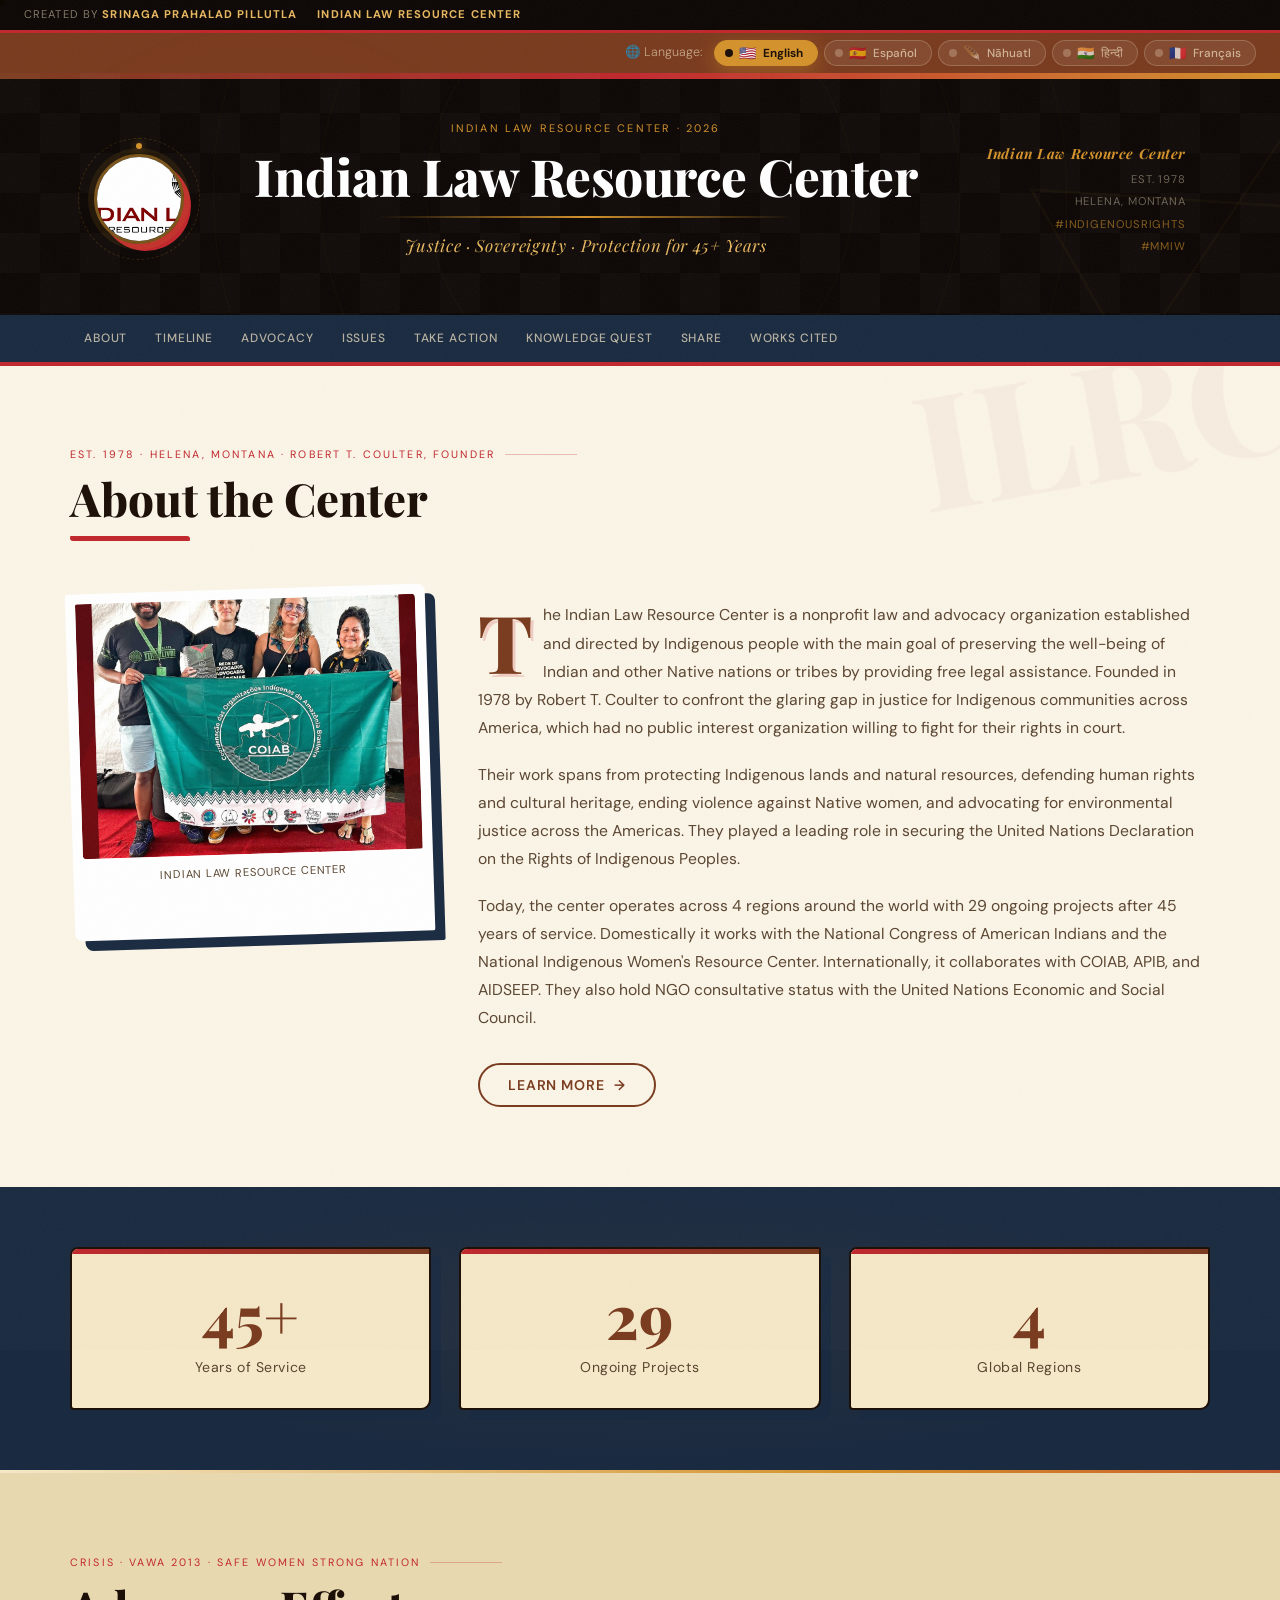
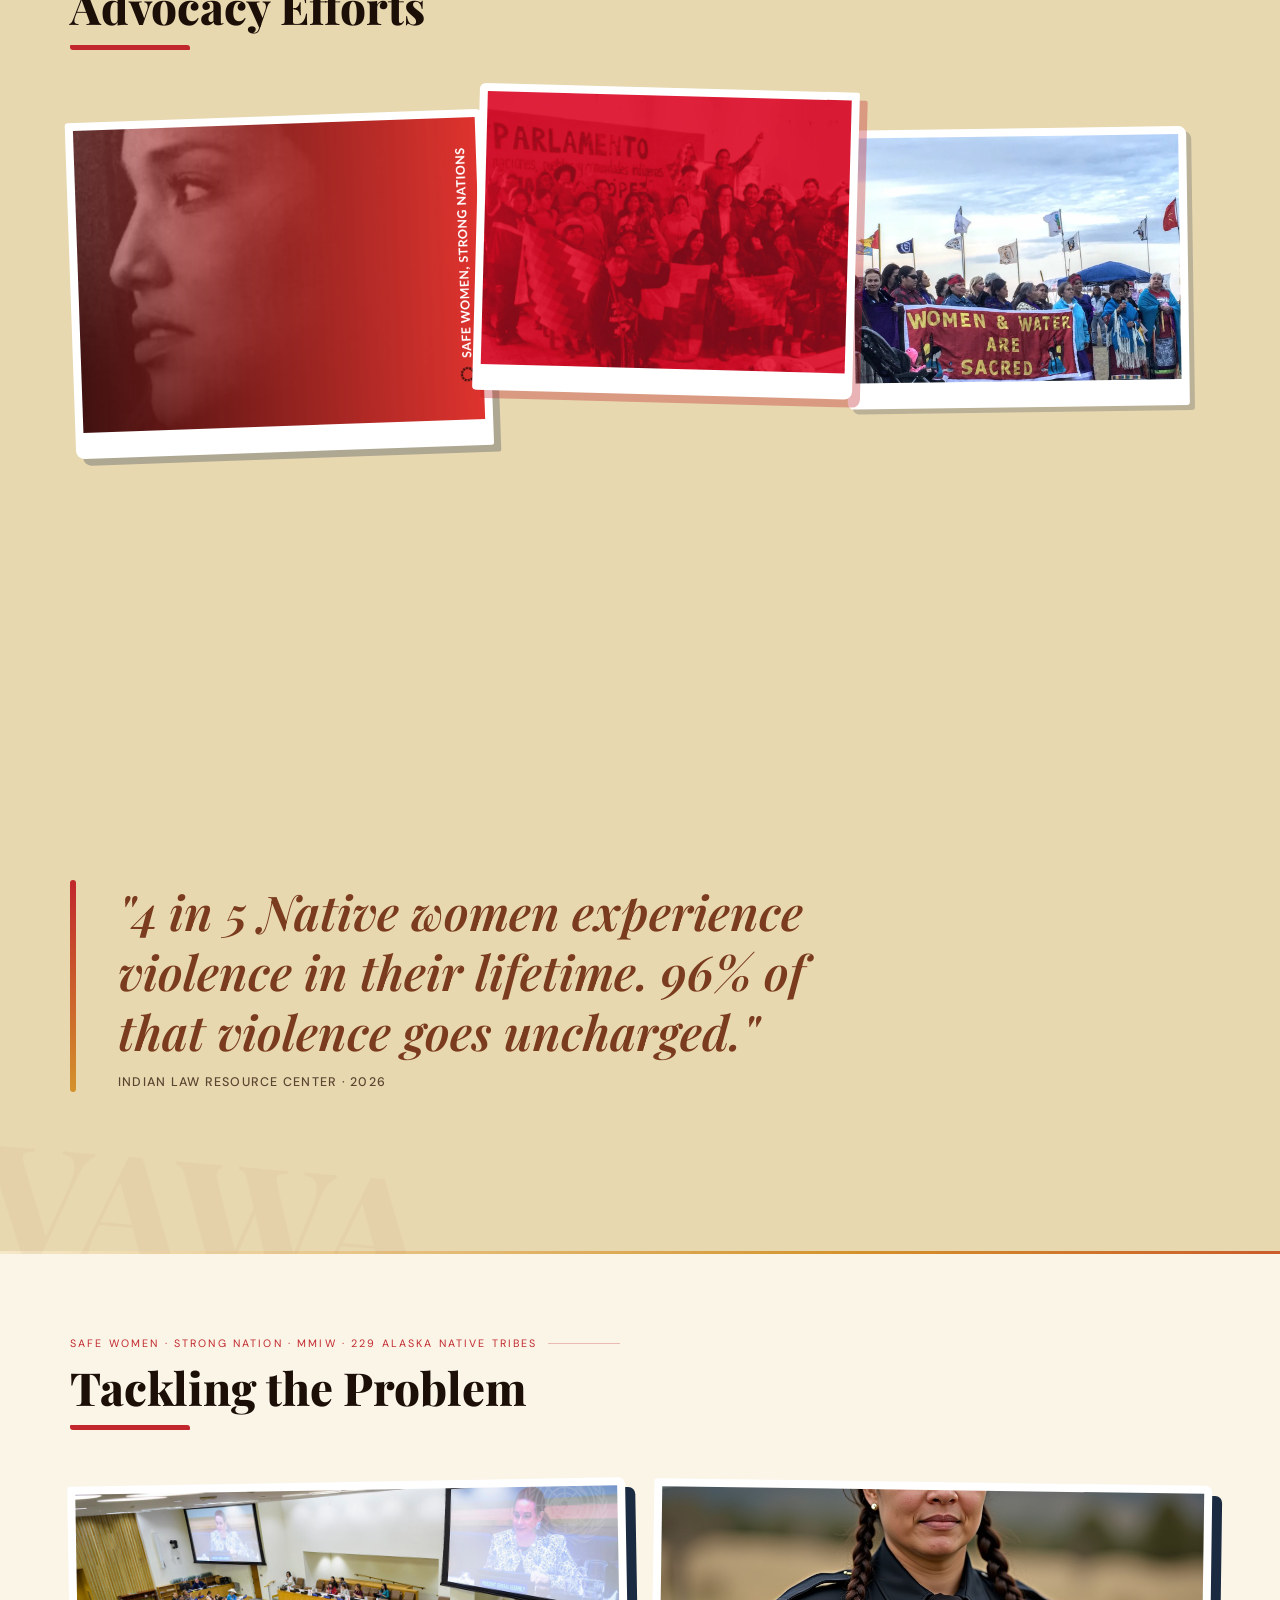
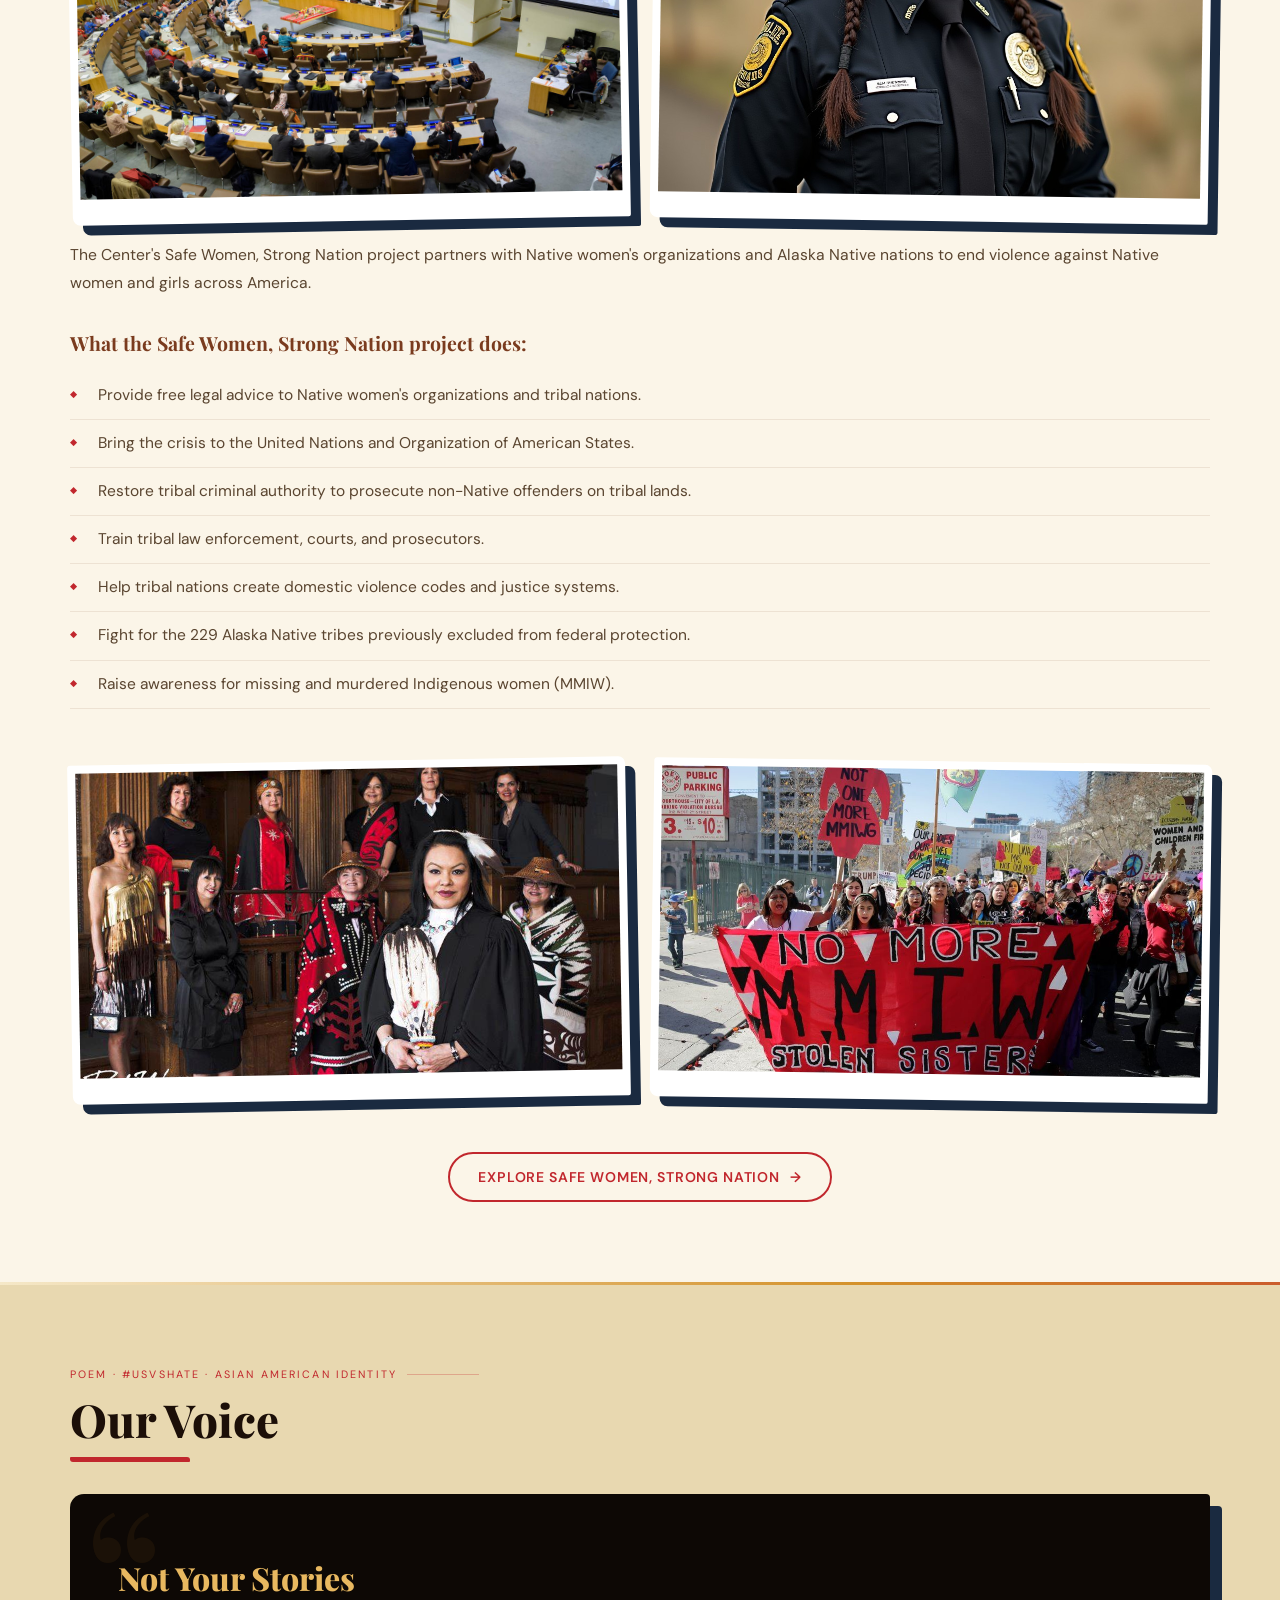
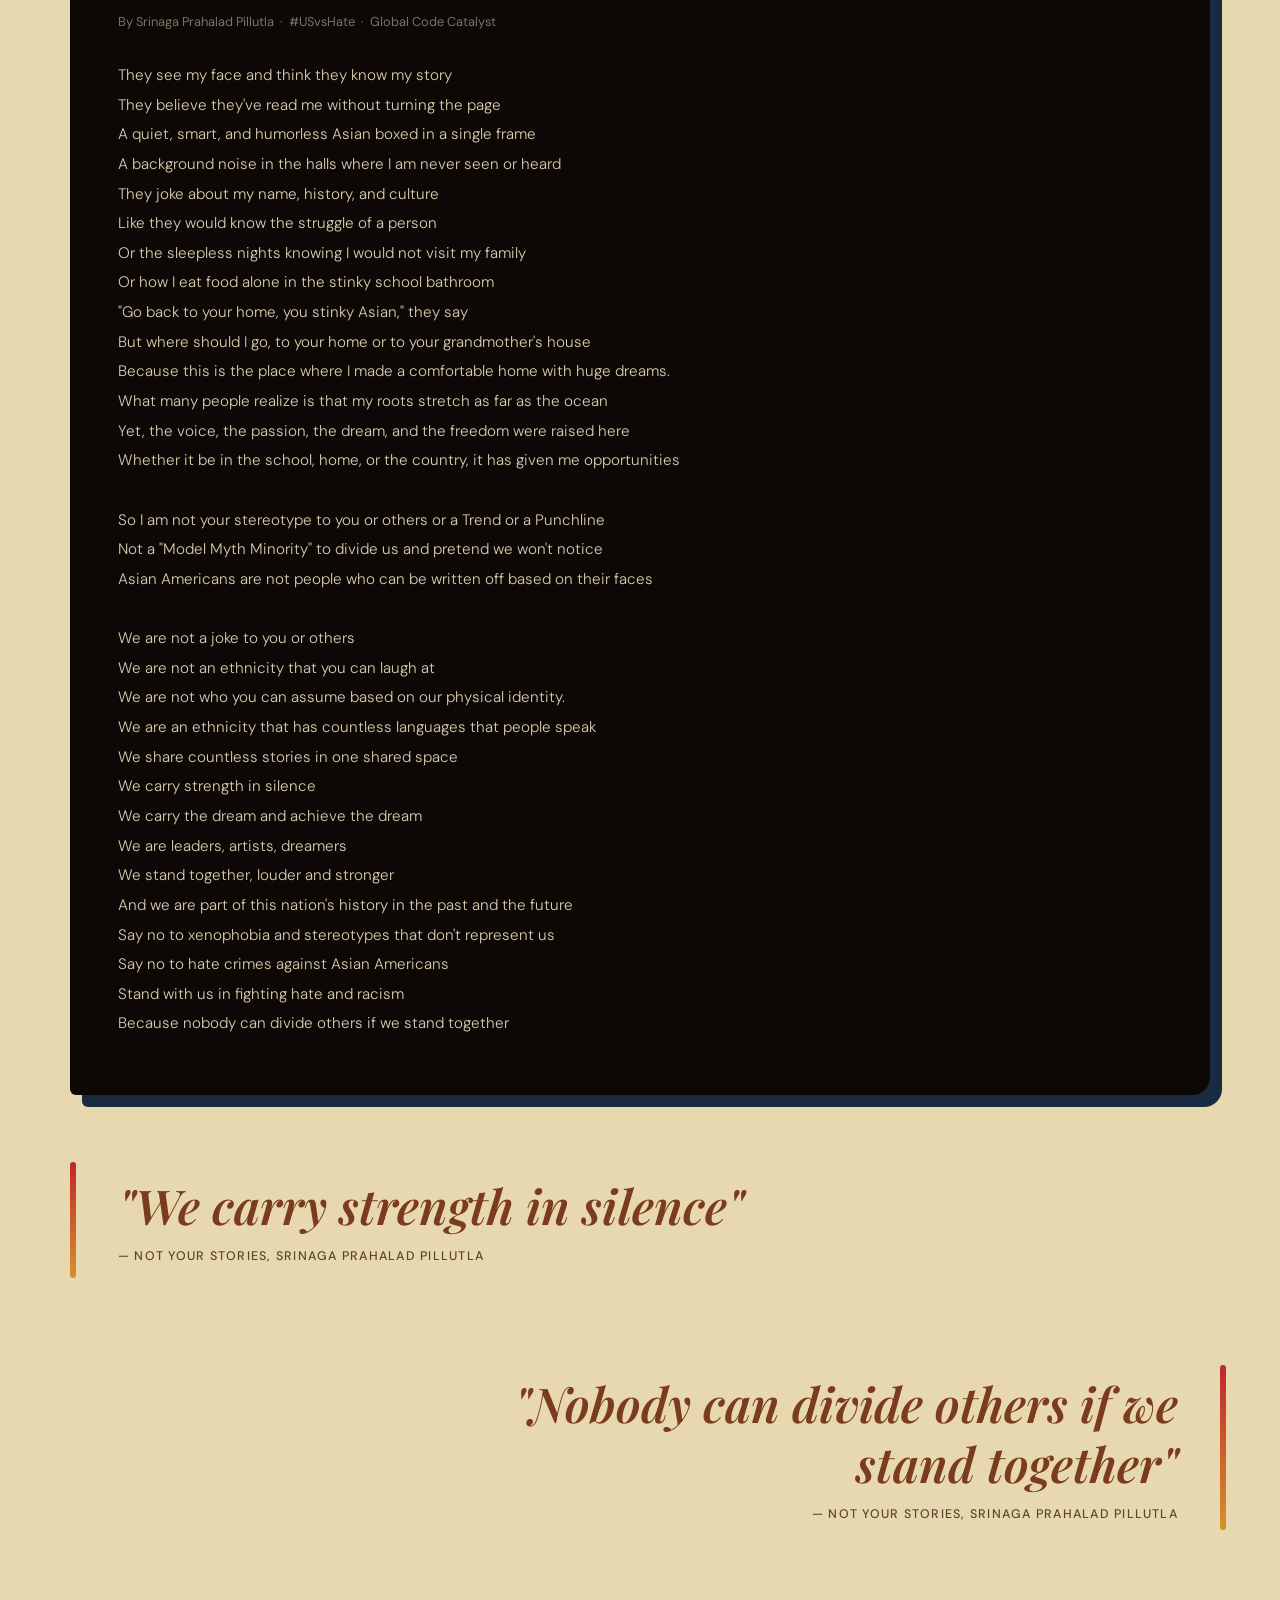
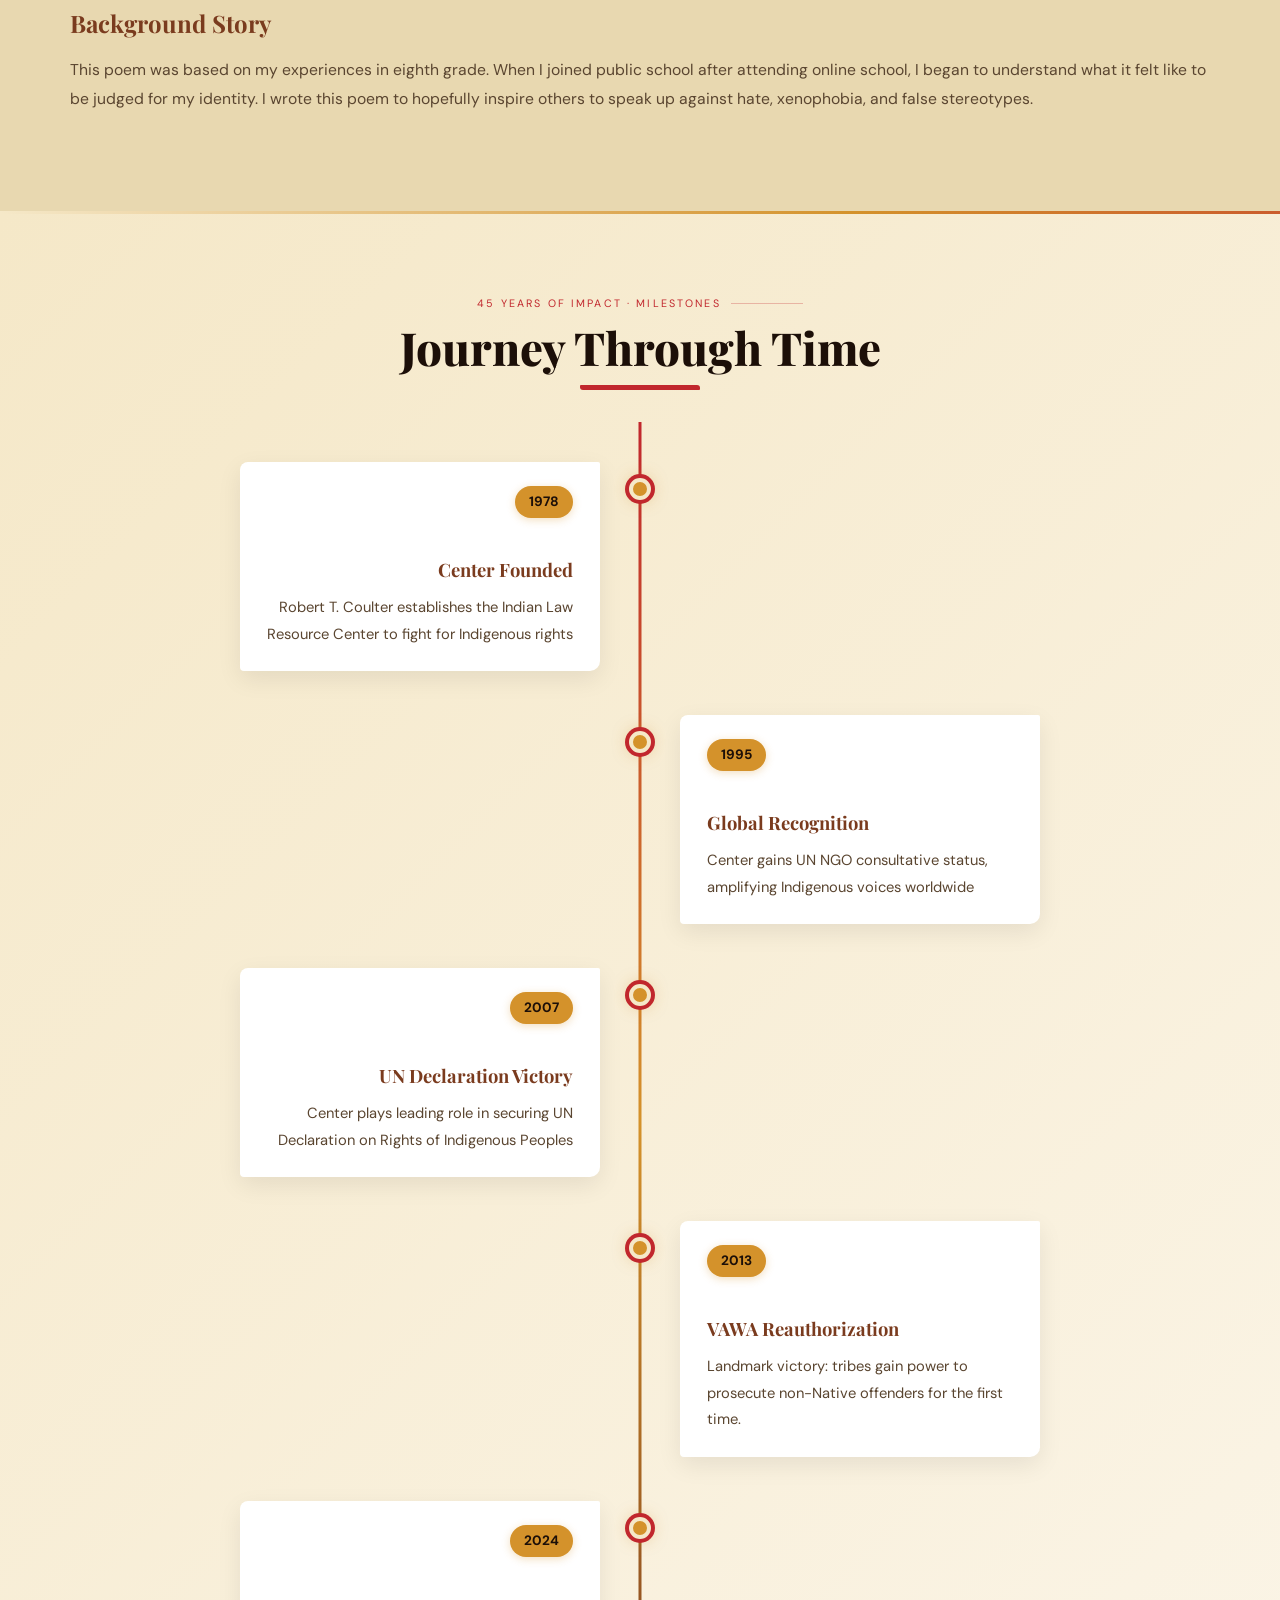
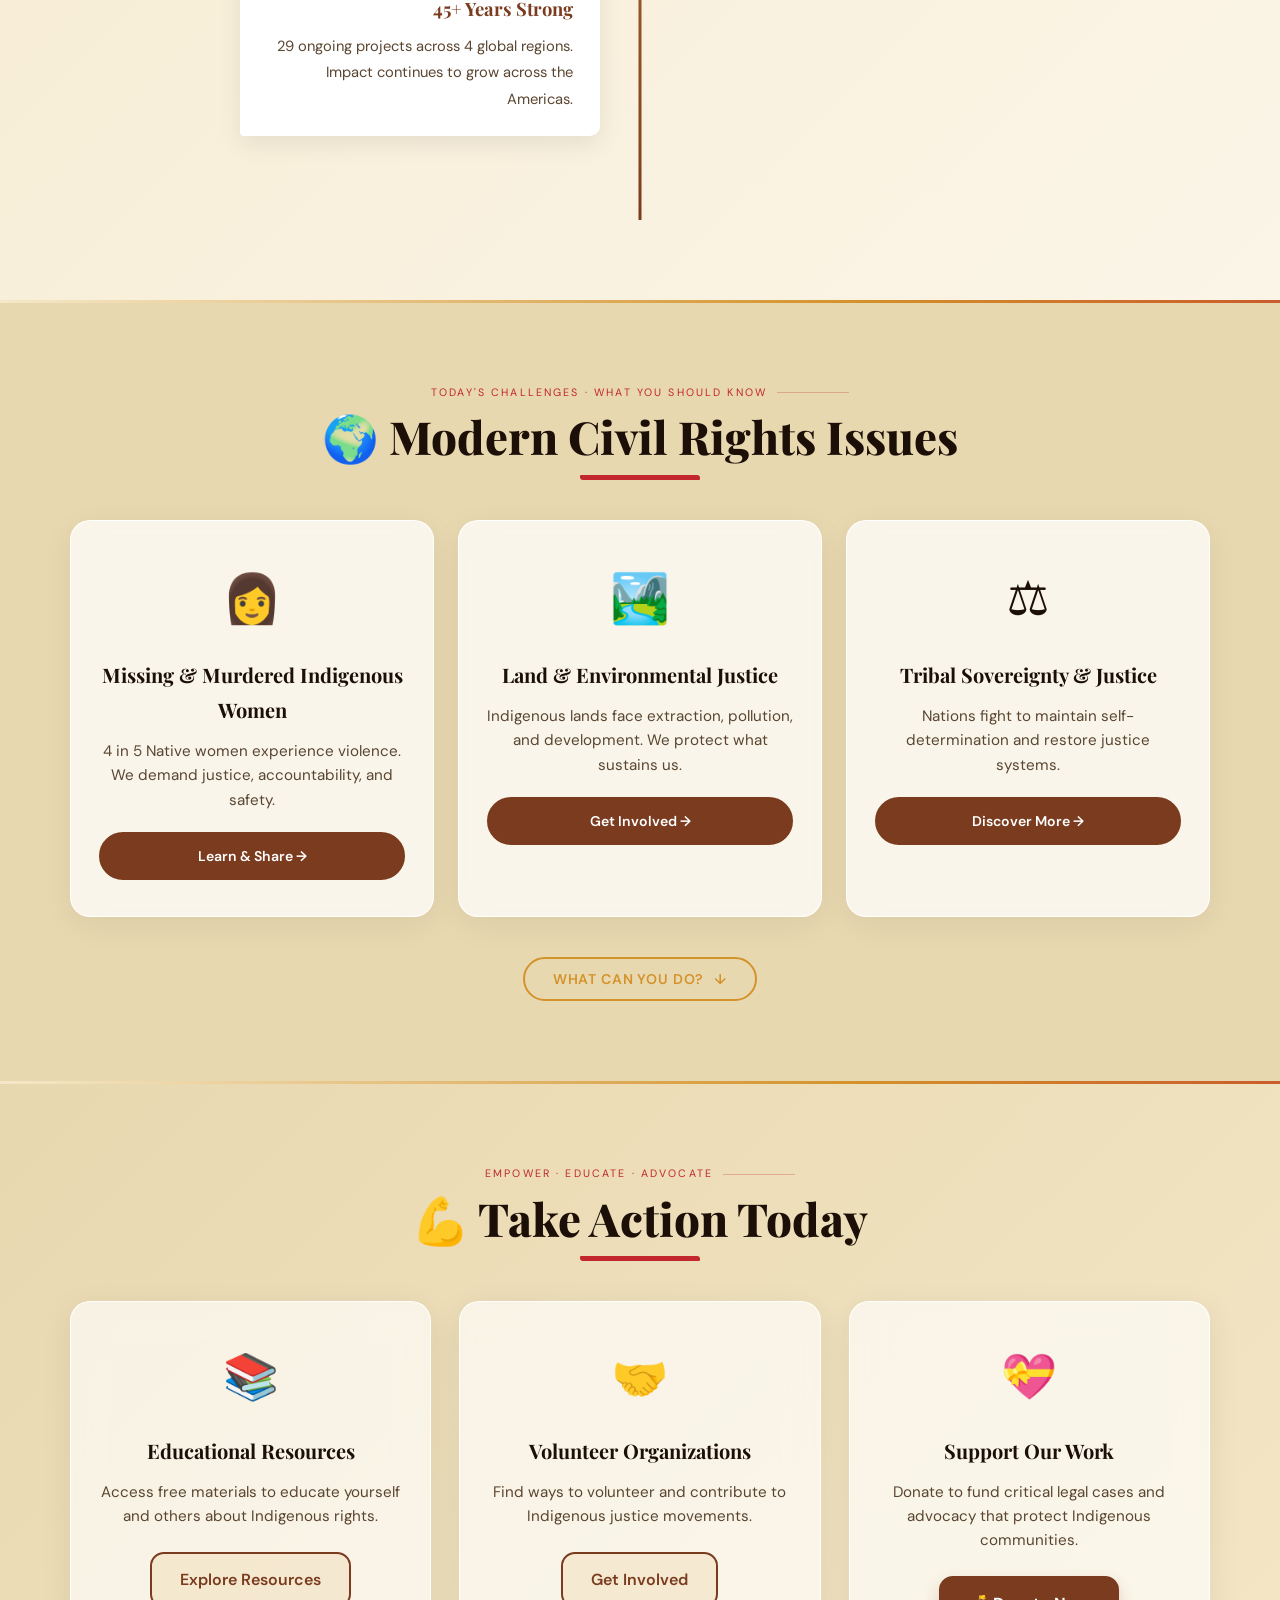
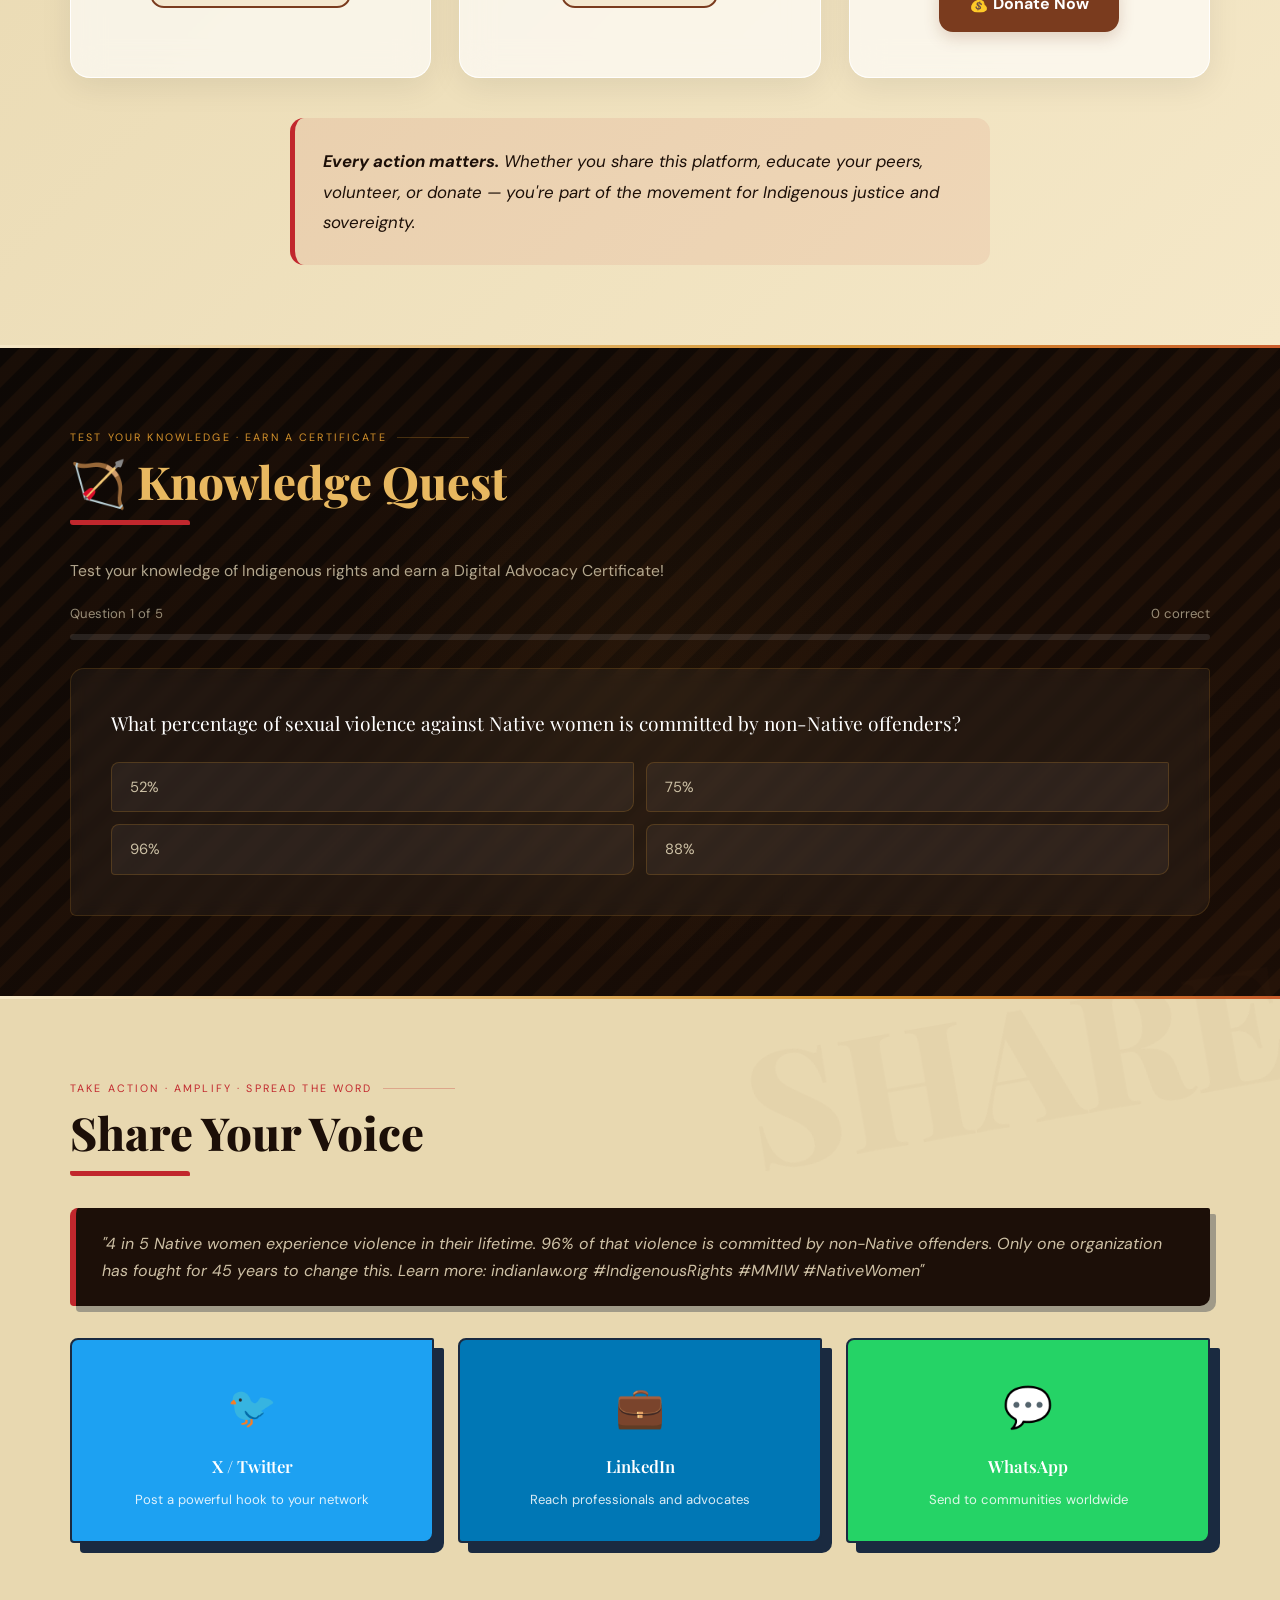
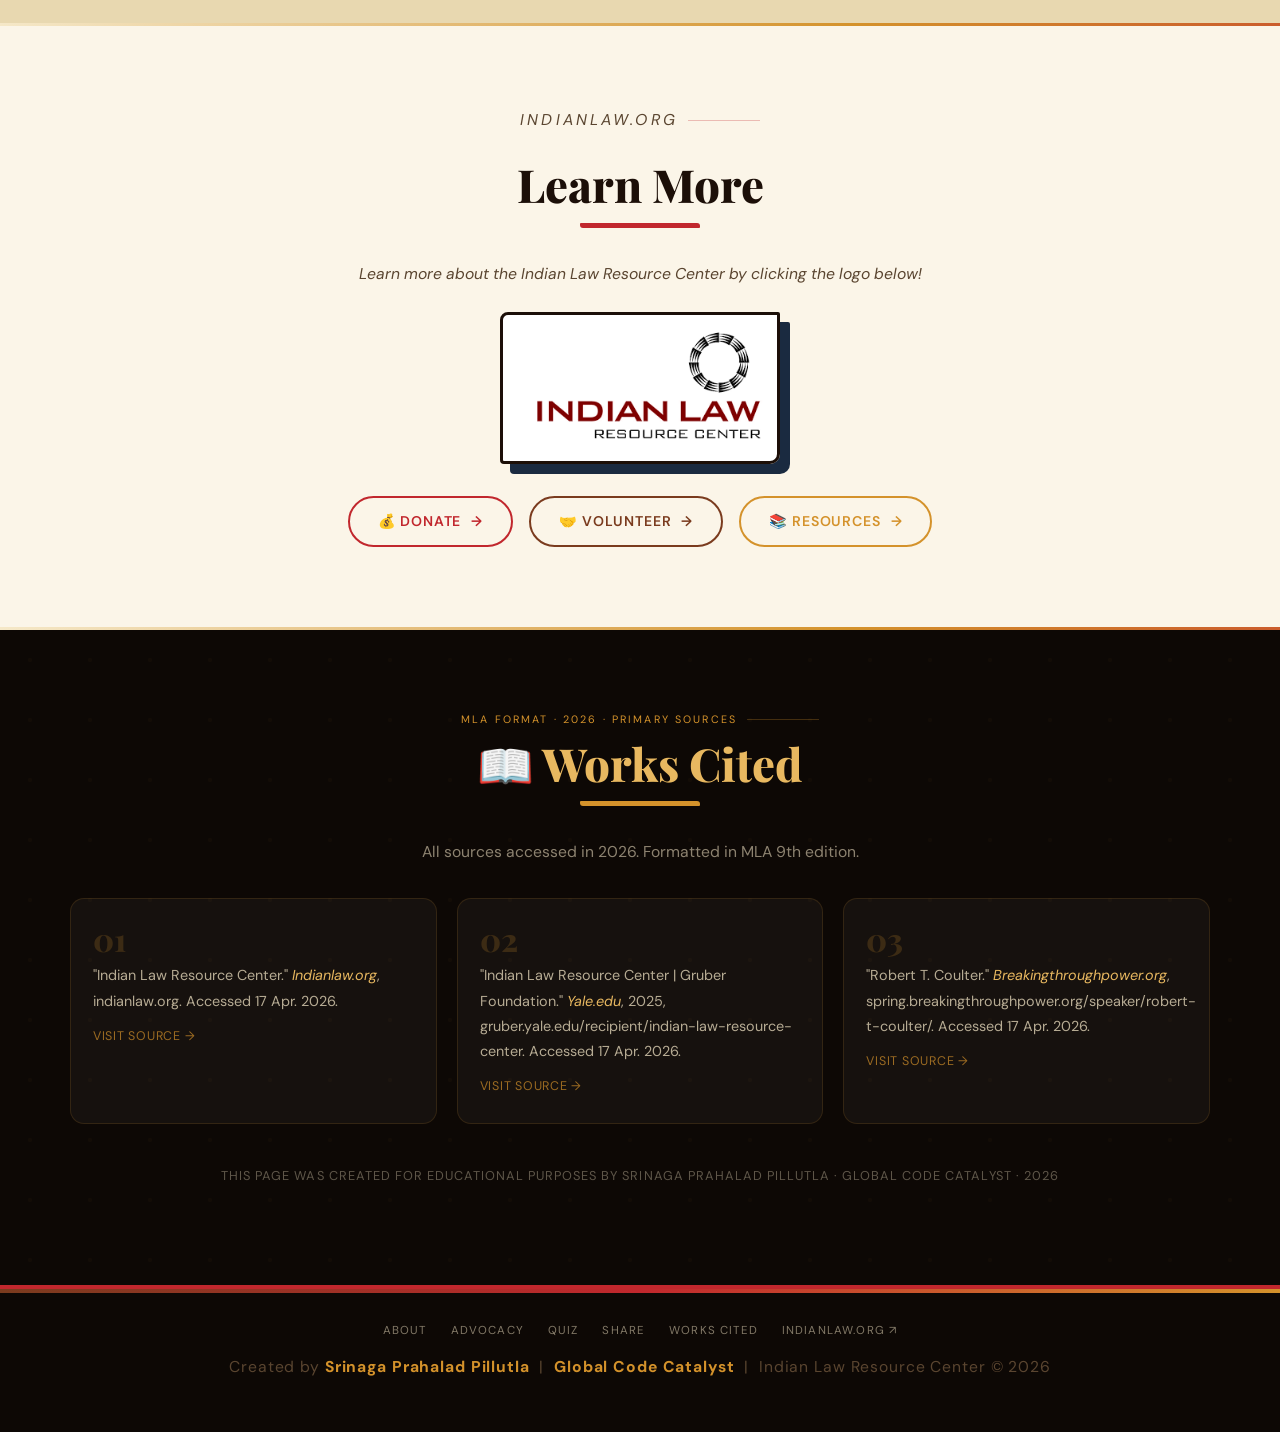
==== commit 288b6dc0: "Implement feature X to enhance user experience and optimize performance" ====
--- a/index.html
+++ b/index.html
@@ -24,13 +24,8 @@
 <meta name="twitter:description" content="4 in 5 Native women experience violence. 96% of perpetrators go uncharged. #IndigenousRights #MMIW #JusticeBridgeGlobal">
 <meta name="twitter:image" content="https://indianlaw.org/images/og-preview.jpg">
 
-<!-- Performance: Preload key assets -->
 <link rel="preload" href="https://fonts.googleapis.com/css2?family=Playfair+Display:ital,wght@0,400;0,600;0,800;1,400;1,600&family=DM+Sans:opsz,wght@9..40,300;9..40,400;9..40,500;9..40,600&display=swap" as="style">
-
-<!-- Modern theme color for mobile browsers -->
 <meta name="theme-color" content="#1A2A40">
-
-<!-- Additional accessibility meta -->
 <meta name="color-scheme" content="light dark">
 
 <script type="application/ld+json">
@@ -58,24 +53,56 @@
   --charcoal:#0D0805;
   --fd: 'Playfair Display', Georgia, serif;
   --fb: 'DM Sans', system-ui, sans-serif;
-  /* Organic radius — hand-cut feel */
   --ro:       8px 2px 10px 4px;
   --ro-sm:    4px 1px 6px 2px;
   --ro-lg:    14px 4px 18px 6px;
   --ro-photo: 3px 7px 2px 8px;
-  /* Brutalist shadows — no blur */
   --bs:       10px 10px 0 var(--navy);
   --bs-red:   10px 10px 0 var(--red);
   --bs-sm:     6px  6px 0 var(--navy);
   --t: .22s cubic-bezier(.4,0,.2,1);
+  --glow-gold: 0 0 30px rgba(212,146,43,.35), 0 0 60px rgba(212,146,43,.15);
+  --glow-red:  0 0 30px rgba(193,39,45,.35), 0 0 60px rgba(193,39,45,.15);
 }
 
 *, *::before, *::after { box-sizing: border-box; margin: 0; padding: 0; }
 html { scroll-behavior: smooth; }
-body { font-family: var(--fb); background: var(--cream); color: var(--earth); line-height: 1.75; overflow-x: hidden; }
+body { font-family: var(--fb); background: var(--cream); color: var(--earth); line-height: 1.75; overflow-x: hidden; cursor: none; }
 img  { max-width: 100%; height: auto; display: block; }
 a    { color: inherit; text-decoration: none; }
 ul   { list-style: none; }
+
+/* ══ CUSTOM CURSOR ══ */
+.cursor {
+  position: fixed; width: 12px; height: 12px; border-radius: 50%;
+  background: var(--gold); pointer-events: none; z-index: 99999;
+  transform: translate(-50%, -50%); transition: transform .1s ease, width .25s ease, height .25s ease, background .25s ease;
+  mix-blend-mode: multiply;
+}
+.cursor-ring {
+  position: fixed; width: 38px; height: 38px; border-radius: 50%;
+  border: 2px solid rgba(212,146,43,.5); pointer-events: none; z-index: 99998;
+  transform: translate(-50%, -50%); transition: transform .18s cubic-bezier(.34,.85,.55,1), width .3s ease, height .3s ease, border-color .3s ease;
+}
+.cursor.hovering { width: 20px; height: 20px; background: var(--red); }
+.cursor-ring.hovering { width: 56px; height: 56px; border-color: rgba(193,39,45,.4); }
+
+/* ══ PAGE LOADER ══ */
+.page-loader {
+  position: fixed; inset: 0; z-index: 99997;
+  background: var(--charcoal); display: flex; flex-direction: column;
+  align-items: center; justify-content: center; gap: 24px;
+  transition: opacity .6s ease, visibility .6s ease;
+}
+.page-loader.hidden { opacity: 0; visibility: hidden; pointer-events: none; }
+.loader-feather {
+  font-size: 3rem; animation: loaderFloat 1.2s ease-in-out infinite alternate;
+}
+.loader-bar-wrap { width: 220px; height: 3px; background: rgba(255,255,255,.1); border-radius: 2px; overflow: hidden; }
+.loader-bar { height: 100%; background: linear-gradient(90deg, var(--sienna), var(--gold)); border-radius: 2px; animation: loaderFill 1.8s ease forwards; }
+.loader-text { font-family: var(--fd); font-style: italic; color: rgba(245,232,200,.5); font-size: .85rem; letter-spacing: .1em; }
+@keyframes loaderFloat { from { transform: translateY(0) rotate(-5deg); } to { transform: translateY(-16px) rotate(5deg); } }
+@keyframes loaderFill { from { width: 0%; } to { width: 100%; } }
 
 /* ══ PAPER GRAIN ══ */
 .grain {
@@ -91,11 +118,39 @@
   75%{transform:translate(0,7%)} 87%{transform:translate(-9%,2%)}
 }
 
-/* ══ REVEAL ══ */
-.reveal      {opacity:0;transform:translateY(28px);transition:opacity .7s var(--t),transform .7s var(--t)}
-.reveal-left {opacity:0;transform:translateX(-32px);transition:opacity .7s ease,transform .7s ease}
-.reveal-right{opacity:0;transform:translateX(32px);transition:opacity .7s ease,transform .7s ease}
-.reveal.visible,.reveal-left.visible,.reveal-right.visible{opacity:1;transform:none}
+/* ══ AMBIENT ORBS ══ */
+.ambient-orbs { position: fixed; inset: 0; pointer-events: none; z-index: 0; overflow: hidden; }
+.orb {
+  position: absolute; border-radius: 50%; filter: blur(80px); opacity: 0;
+  animation: orbDrift linear infinite;
+  transition: opacity 1s ease;
+}
+.orb-1 { width: 400px; height: 400px; background: radial-gradient(circle, rgba(212,146,43,.08) 0%, transparent 70%); top: 10%; left: 5%; animation-duration: 25s; animation-delay: 0s; }
+.orb-2 { width: 300px; height: 300px; background: radial-gradient(circle, rgba(193,39,45,.06) 0%, transparent 70%); top: 50%; right: 8%; animation-duration: 20s; animation-delay: -8s; }
+.orb-3 { width: 500px; height: 500px; background: radial-gradient(circle, rgba(122,59,30,.05) 0%, transparent 70%); bottom: 15%; left: 30%; animation-duration: 30s; animation-delay: -15s; }
+@keyframes orbDrift {
+  0% { transform: translate(0, 0) scale(1); }
+  33% { transform: translate(40px, -30px) scale(1.1); }
+  66% { transform: translate(-20px, 50px) scale(0.9); }
+  100% { transform: translate(0, 0) scale(1); }
+}
+.orbs-active .orb { opacity: 1; }
+
+/* ══ REVEAL SYSTEM — ENHANCED ══ */
+.reveal      { opacity: 0; transform: translateY(40px); transition: opacity .9s cubic-bezier(.22,.68,0,1.2), transform .9s cubic-bezier(.22,.68,0,1.2); }
+.reveal-left { opacity: 0; transform: translateX(-50px); transition: opacity .9s ease, transform .9s cubic-bezier(.22,.68,0,1.2); }
+.reveal-right{ opacity: 0; transform: translateX(50px); transition: opacity .9s ease, transform .9s cubic-bezier(.22,.68,0,1.2); }
+.reveal-scale{ opacity: 0; transform: scale(.88); transition: opacity .8s ease, transform .8s cubic-bezier(.34,1.56,.64,1); }
+.reveal-blur { opacity: 0; filter: blur(12px); transition: opacity .8s ease, filter .8s ease; }
+.reveal.visible, .reveal-left.visible, .reveal-right.visible, .reveal-scale.visible, .reveal-blur.visible {
+  opacity: 1; transform: none; filter: none;
+}
+/* Stagger helpers */
+.stagger-1 { transition-delay: .1s !important; }
+.stagger-2 { transition-delay: .22s !important; }
+.stagger-3 { transition-delay: .34s !important; }
+.stagger-4 { transition-delay: .46s !important; }
+.stagger-5 { transition-delay: .58s !important; }
 
 /* ══ PAGE INFO ══ */
 .page-info {
@@ -118,57 +173,152 @@
   background: rgba(255,255,255,.08); border: 1.5px solid rgba(245,230,200,.22);
   border-radius: 20px; padding: 4px 14px 4px 10px; cursor: pointer;
   font-family: var(--fb); font-size: .73rem; font-weight: 500;
-  color: rgba(245,230,200,.68); transition: var(--t); white-space: nowrap; user-select: none;
-}
-.lang-pill:hover { background: rgba(212,146,43,.2); border-color: var(--gold); color: var(--cream); }
-.lang-pill.active { background: var(--gold); border-color: var(--gold); color: var(--earth); font-weight: 700; }
+  color: rgba(245,230,200,.68); transition: all .3s cubic-bezier(.34,1.56,.64,1); white-space: nowrap; user-select: none;
+  position: relative; overflow: hidden;
+}
+.lang-pill::after {
+  content: ''; position: absolute; inset: 0; background: var(--gold);
+  opacity: 0; transition: opacity .2s; border-radius: inherit;
+}
+.lang-pill:hover { background: rgba(212,146,43,.2); border-color: var(--gold); color: var(--cream); transform: translateY(-2px); box-shadow: 0 4px 12px rgba(212,146,43,.2); }
+.lang-pill.active { background: var(--gold); border-color: var(--gold); color: var(--earth); font-weight: 700; box-shadow: 0 6px 20px rgba(212,146,43,.4); }
 .pill-dot { width:8px; height:8px; border-radius:50%; background:rgba(245,230,200,.28); flex-shrink:0; transition:background .22s; }
 .lang-pill.active .pill-dot { background: var(--earth); }
 .pill-flag { font-size: .88rem; line-height: 1; }
 
 /* ══ EDITORIAL MASTHEAD ══ */
-.masthead { background: var(--charcoal); position: relative; overflow: hidden; }
-.masthead-stripe { height: 6px; background: var(--red); }
+.masthead {
+  background: var(--charcoal); position: relative; overflow: hidden;
+}
+.masthead-stripe { height: 6px; background: linear-gradient(90deg, var(--sienna), var(--red), var(--gold), var(--red), var(--sienna)); background-size: 200% 100%; animation: stripeShimmer 4s linear infinite; }
+@keyframes stripeShimmer { 0% { background-position: 0% 50%; } 100% { background-position: 200% 50%; } }
+
+/* Animated geometric background for masthead */
+.masthead-geo {
+  position: absolute; inset: 0; pointer-events: none; overflow: hidden;
+}
+.masthead-geo svg { width: 100%; height: 100%; position: absolute; inset: 0; }
+.geo-ring {
+  transform-origin: center; animation: geoSpin linear infinite;
+  fill: none; stroke: rgba(212,146,43,.04); stroke-width: 1;
+}
+.geo-ring:nth-child(1) { animation-duration: 60s; }
+.geo-ring:nth-child(2) { animation-duration: 45s; animation-direction: reverse; }
+.geo-ring:nth-child(3) { animation-duration: 80s; }
+@keyframes geoSpin { to { transform: rotate(360deg); } }
+
 .masthead-inner {
-  max-width: 1140px; margin: 0 auto; padding: 32px 24px 30px;
+  max-width: 1140px; margin: 0 auto; padding: 40px 24px 36px;
   display: grid; grid-template-columns: auto 1fr auto; gap: 24px; align-items: center;
   position: relative; z-index: 1;
 }
 .masthead::after {
   content:''; position:absolute; inset:0;
-  background:url("data:image/svg+xml,%3Csvg width='80' height='80' viewBox='0 0 80 80' xmlns='http://www.w3.org/2000/svg'%3E%3Cg fill='%23ffffff' fill-opacity='0.022'%3E%3Cpath d='M0 0h40v40H0zM40 40h40v40H40z'/%3E%3C/g%3E%3C/svg%3E") repeat;
+  background:url("data:image/svg+xml,%3Csvg width='80' height='80' viewBox='0 0 80 80' xmlns='http://www.w3.org/2000/svg'%3E%3Cg fill='%23ffffff' fill-opacity='0.018'%3E%3Cpath d='M0 0h40v40H0zM40 40h40v40H40z'/%3E%3C/g%3E%3C/svg%3E") repeat;
   pointer-events: none;
 }
+.masthead-logo-wrap { position: relative; }
 .masthead-logo {
   width: 90px; height: 90px; border-radius: 50%;
   border: 3px solid rgba(212,146,43,.55); object-fit: cover; flex-shrink: 0;
   box-shadow: 0 0 0 6px rgba(212,146,43,.1), 7px 7px 0 var(--red);
-}
+  transition: transform .4s cubic-bezier(.34,1.56,.64,1), box-shadow .4s ease;
+  animation: logoEntrance 1s cubic-bezier(.34,1.56,.64,1) .3s both;
+}
+.masthead-logo:hover { transform: scale(1.08) rotate(3deg); box-shadow: 0 0 0 8px rgba(212,146,43,.2), 10px 10px 0 var(--gold), var(--glow-gold); }
+@keyframes logoEntrance { from { opacity: 0; transform: scale(.5) rotate(-20deg); } to { opacity: 1; transform: scale(1) rotate(0deg); } }
+
+/* Logo orbit ring */
+.logo-orbit {
+  position: absolute; inset: -16px; border-radius: 50%;
+  border: 1.5px dashed rgba(212,146,43,.2);
+  animation: orbitSpin 12s linear infinite;
+}
+.logo-orbit-dot {
+  position: absolute; width: 6px; height: 6px; background: var(--gold);
+  border-radius: 50%; top: 4px; left: 50%; transform: translateX(-50%);
+  box-shadow: 0 0 8px rgba(212,146,43,.6);
+}
+@keyframes orbitSpin { to { transform: rotate(360deg); } }
+
 .masthead-title { text-align: center; }
-.masthead-eyebrow { font-family:var(--fb); font-size:.68rem; letter-spacing:.2em; text-transform:uppercase; color:var(--gold); margin-bottom:10px; }
-.masthead-h1 { font-family:var(--fd); font-size:clamp(1.8rem,4.5vw,3.2rem); color:#fff; line-height:1.1; font-weight:800; letter-spacing:-.01em; }
-.masthead-rule { height:2px; width:55%; margin:12px auto; background:linear-gradient(90deg,transparent,var(--gold),transparent); }
-.masthead-tagline { font-family:var(--fd); font-style:italic; color:var(--gold-lt); font-size:clamp(.85rem,2vw,1.05rem); letter-spacing:.04em; }
-.masthead-meta { text-align:right; color:rgba(245,232,200,.4); font-size:.7rem; letter-spacing:.08em; line-height:2; text-transform:uppercase; }
+.masthead-eyebrow {
+  font-family:var(--fb); font-size:.68rem; letter-spacing:.2em; text-transform:uppercase;
+  color:var(--gold); margin-bottom:10px;
+  animation: fadeSlideDown .7s ease .5s both;
+}
+.masthead-h1 {
+  font-family:var(--fd); font-size:clamp(1.8rem,4.5vw,3.2rem); color:#fff;
+  line-height:1.1; font-weight:800; letter-spacing:-.01em;
+  animation: fadeSlideDown .7s ease .65s both;
+}
+.masthead-rule {
+  height:2px; width:55%; margin:12px auto;
+  background:linear-gradient(90deg,transparent,var(--gold),transparent);
+  animation: ruleExpand .8s ease .8s both;
+}
+@keyframes ruleExpand { from { transform: scaleX(0); opacity: 0; } to { transform: scaleX(1); opacity: 1; } }
+.masthead-tagline {
+  font-family:var(--fd); font-style:italic; color:var(--gold-lt);
+  font-size:clamp(.85rem,2vw,1.05rem); letter-spacing:.04em;
+  animation: fadeSlideDown .7s ease .9s both;
+}
+@keyframes fadeSlideDown { from { opacity: 0; transform: translateY(-16px); } to { opacity: 1; transform: none; } }
+.masthead-meta {
+  text-align:right; color:rgba(245,232,200,.4); font-size:.7rem;
+  letter-spacing:.08em; line-height:2; text-transform:uppercase;
+  animation: fadeSlideDown .7s ease 1.1s both;
+}
 .masthead-meta strong { color:var(--gold); display:block; font-size:.88rem; letter-spacing:.04em; text-transform:none; font-family:var(--fd); font-style:italic; }
 
+/* Animated hashtags */
+.masthead-meta .hashtag {
+  display: inline-block; color: rgba(212,146,43,.6); transition: color .2s, transform .2s;
+}
+.masthead-meta .hashtag:hover { color: var(--gold); transform: scale(1.05); }
+
 /* ══ NAVBAR ══ */
-.navbar { background:var(--navy); position:sticky; top:0; z-index:999; box-shadow:0 4px 0 var(--red); }
+.navbar {
+  background: var(--navy); position: sticky; top: 0; z-index: 999;
+  box-shadow: 0 4px 0 var(--red);
+  backdrop-filter: blur(10px);
+}
 .nav-container { max-width:1140px; margin:0 auto; display:flex; flex-wrap:wrap; }
 .nav-link {
   color:rgba(245,232,200,.72); padding:13px 14px; font-size:.75rem;
   font-weight:500; letter-spacing:.07em; text-transform:uppercase;
-  transition:var(--t); position:relative;
-}
-.nav-link::after { content:''; position:absolute; bottom:0; left:0; right:0; height:3px; background:var(--gold); transform:scaleX(0); transition:transform .28s ease; }
+  transition: all .25s ease; position:relative; overflow: hidden;
+}
+.nav-link::before {
+  content: ''; position: absolute; bottom: 0; left: 50%; right: 50%;
+  height: 3px; background: var(--gold); transition: left .28s ease, right .28s ease;
+}
+.nav-link::after { display: none; }
 .nav-link:hover { color:var(--gold-lt); }
-.nav-link:hover::after { transform:scaleX(1); }
+.nav-link:hover::before { left: 0; right: 0; }
+.nav-link.active-nav { color: var(--gold); }
+.nav-link.active-nav::before { left: 0; right: 0; }
+
+/* ══ PROGRESS BAR ══ */
+.read-progress {
+  position: fixed; top: 0; left: 0; height: 3px; z-index: 10000;
+  background: linear-gradient(90deg, var(--sienna), var(--gold), var(--red));
+  width: 0%; transition: width .1s linear;
+  box-shadow: 0 0 8px rgba(212,146,43,.5);
+}
 
 /* ══ SECTIONS ══ */
-.section { padding:80px 24px; }
-.sc { background:var(--cream-lt); }
-.sb { background:var(--bone); }
-.container { max-width:1140px; margin:0 auto; }
+.section { padding: 80px 24px; position: relative; }
+.sc { background: var(--cream-lt); }
+.sb { background: var(--bone); }
+.container { max-width: 1140px; margin: 0 auto; position: relative; z-index: 1; }
+
+/* Animated section dividers */
+.section-divider {
+  height: 3px; background: linear-gradient(90deg, transparent, var(--gold), var(--red), transparent);
+  background-size: 200% 100%; animation: dividerFlow 3s linear infinite;
+}
+@keyframes dividerFlow { 0% { background-position: 100% 0; } 100% { background-position: -100% 0; } }
 
 .sect-label {
   font-family:var(--fb); font-size:.67rem; letter-spacing:.2em; text-transform:uppercase;
@@ -177,63 +327,146 @@
 .sect-label::after { content:''; flex:1; height:1px; background:var(--red); opacity:.28; max-width:72px; }
 
 h2 { font-family:var(--fd); font-size:clamp(1.9rem,4vw,2.85rem); color:var(--earth); margin-bottom:8px; line-height:1.15; font-weight:800; }
-.h2u { display:block; height:5px; width:52px; background:var(--red); border-radius:1px 3px 1px 3px; margin-top:12px; margin-bottom:32px; }
+.h2u { display:block; height:5px; width:52px; background:var(--red); border-radius:1px 3px 1px 3px; margin-top:12px; margin-bottom:32px; transition: width .6s cubic-bezier(.34,1.56,.64,1); }
+.h2u.expanded { width: 120px; }
 h3 { font-family:var(--fd); font-size:1.22rem; color:var(--sienna); margin:28px 0 12px; }
 p  { margin-bottom:18px; color:var(--muted); font-size:.98rem; line-height:1.8; }
-.section-list li { padding:10px 0 10px 28px; position:relative; color:var(--muted); border-bottom:1px solid rgba(122,59,30,.1); font-size:.97rem; }
-.section-list li::before { content:'◆'; position:absolute; left:0; color:var(--red); font-size:.58rem; top:14px; }
+.section-list li { padding:10px 0 10px 28px; position:relative; color:var(--muted); border-bottom:1px solid rgba(122,59,30,.1); font-size:.97rem; transition: all .3s ease; }
+.section-list li::before { content:'◆'; position:absolute; left:0; color:var(--red); font-size:.58rem; top:14px; transition: transform .3s ease; }
+.section-list li:hover { color: var(--sienna); padding-left: 36px; }
+.section-list li:hover::before { transform: scale(1.4) rotate(45deg); }
+
+/* ══ LEARN MORE BUTTON ══ */
+.learn-more-btn {
+  display: inline-flex; align-items: center; gap: 10px;
+  background: transparent; border: 2px solid var(--sienna); color: var(--sienna);
+  border-radius: 30px; padding: 11px 28px;
+  font-family: var(--fb); font-size: .88rem; font-weight: 600; letter-spacing: .06em;
+  cursor: pointer; transition: all .35s cubic-bezier(.34,1.56,.64,1);
+  position: relative; overflow: hidden;
+  text-transform: uppercase;
+}
+.learn-more-btn::before {
+  content: ''; position: absolute; inset: 0;
+  background: var(--sienna); transform: translateX(-105%); transition: transform .35s cubic-bezier(.34,1.56,.64,1);
+  border-radius: inherit;
+}
+.learn-more-btn span, .learn-more-btn .btn-arrow { position: relative; z-index: 1; }
+.learn-more-btn:hover { color: var(--cream); box-shadow: 0 8px 24px rgba(122,59,30,.3); transform: translateY(-3px); }
+.learn-more-btn:hover::before { transform: translateX(0); }
+.learn-more-btn:active { transform: translateY(0px); }
+.btn-arrow { transition: transform .3s ease; }
+.learn-more-btn:hover .btn-arrow { transform: translateX(6px); }
+
+.learn-more-btn.gold-variant {
+  border-color: var(--gold); color: var(--gold);
+}
+.learn-more-btn.gold-variant::before { background: var(--gold); }
+.learn-more-btn.gold-variant:hover { color: var(--earth); }
+
+.learn-more-btn.red-variant {
+  border-color: var(--red); color: var(--red); background: transparent;
+}
+.learn-more-btn.red-variant::before { background: var(--red); }
+.learn-more-btn.red-variant:hover { color: #fff; }
+
+/* Ripple effect */
+.btn-ripple {
+  position: absolute; border-radius: 50%;
+  background: rgba(255,255,255,.3); transform: scale(0);
+  animation: ripple .7s linear; pointer-events: none;
+}
+@keyframes ripple { to { transform: scale(4); opacity: 0; } }
+
+/* ══ EXPAND PANELS ══ */
+.expand-panel {
+  max-height: 0; overflow: hidden;
+  transition: max-height .7s cubic-bezier(.4,0,.2,1), opacity .5s ease;
+  opacity: 0;
+}
+.expand-panel.open { max-height: 1200px; opacity: 1; }
+.expand-inner { padding-top: 28px; }
 
 /* ══ ABOUT — ASYMMETRIC COLLAGE ══ */
 .about-collage { display:grid; grid-template-columns:360px 1fr; gap:0; align-items:start; position:relative; }
 .about-photo-wrap { position:relative; padding:16px 0; }
 .photo-frame {
   display:block; background:#fff; padding:10px 10px 36px;
-  box-shadow:var(--bs); border-radius:var(--ro-photo);
-  transform:rotate(-1.8deg); transition:transform .35s ease, box-shadow .35s ease;
-}
-.photo-frame:hover { transform:rotate(0deg) scale(1.02); box-shadow:var(--bs-red); }
+  box-shadow: var(--bs); border-radius: var(--ro-photo);
+  transform: rotate(-1.8deg); transition: transform .45s cubic-bezier(.34,1.56,.64,1), box-shadow .35s ease;
+}
+.photo-frame:hover { transform:rotate(0deg) scale(1.03); box-shadow: var(--bs-red), var(--glow-gold); }
 .photo-frame img { width:100%; aspect-ratio:4/3; object-fit:cover; border-radius:2px 4px 2px 4px; }
 .photo-caption { font-family:var(--fb); font-size:.7rem; color:var(--muted); text-align:center; margin-top:8px; letter-spacing:.07em; text-transform:uppercase; }
 .about-text { padding:28px 0 0 48px; }
-/* Dropcap on first paragraph */
 .about-text p:first-of-type::first-letter {
   font-family:var(--fd); font-size:5rem; line-height:.8;
   float:left; margin-right:10px; margin-top:8px;
   color:var(--sienna); font-weight:800;
-}
-
-/* ══ STAT CARDS — BRUTALIST ══ */
-.stat-section { background:var(--navy); padding:60px 24px; }
+  text-shadow: 3px 3px 0 rgba(193,39,45,.2);
+}
+
+/* ══ STAT CARDS — BRUTALIST + ENHANCED ══ */
+.stat-section { background: var(--navy); padding: 60px 24px; position: relative; overflow: hidden; }
+.stat-section::before {
+  content: ''; position: absolute; inset: 0;
+  background: radial-gradient(ellipse at 50% 50%, rgba(212,146,43,.06) 0%, transparent 70%);
+  pointer-events: none;
+}
 .stat-grid { display:grid; grid-template-columns:repeat(3,1fr); gap:28px; max-width:1140px; margin:0 auto; }
 .stat-card {
-  background:var(--cream); border:2px solid var(--earth); border-radius:var(--ro);
-  padding:36px 20px 28px; text-align:center; box-shadow:var(--bs);
-  transition:transform .18s ease, box-shadow .18s ease; position:relative; overflow:hidden;
-}
-.stat-card::before { content:''; position:absolute; top:0; left:0; right:0; height:5px; background:var(--red); }
-.stat-card:hover { transform:translate(-5px,-5px); box-shadow:var(--bs-red); }
-.stat-card:active { transform:translate(4px,4px); box-shadow:2px 2px 0 var(--red); }
-.stat-num { font-family:var(--fd); font-size:3.5rem; font-weight:800; color:var(--sienna); display:block; line-height:1; margin-bottom:10px; }
-.stat-label { font-size:.88rem; color:var(--muted); font-weight:400; letter-spacing:.04em; }
+  background: var(--cream); border: 2px solid var(--earth); border-radius: var(--ro);
+  padding: 36px 20px 28px; text-align: center; box-shadow: var(--bs);
+  transition: transform .3s cubic-bezier(.34,1.56,.64,1), box-shadow .3s ease;
+  position: relative; overflow: hidden;
+}
+.stat-card::before { content:''; position:absolute; top:0; left:0; right:0; height:5px; background: linear-gradient(90deg, var(--red), var(--sienna)); }
+.stat-card::after {
+  content: ''; position: absolute; inset: 0;
+  background: radial-gradient(circle at 50% 120%, rgba(212,146,43,.08) 0%, transparent 60%);
+  opacity: 0; transition: opacity .3s ease;
+}
+.stat-card:hover { transform: translate(-6px,-6px) scale(1.02); box-shadow: var(--bs-red), var(--glow-red); }
+.stat-card:hover::after { opacity: 1; }
+.stat-card:active { transform: translate(4px,4px); box-shadow: 2px 2px 0 var(--red); }
+.stat-num {
+  font-family: var(--fd); font-size: 3.8rem; font-weight: 800; color: var(--sienna);
+  display: block; line-height: 1; margin-bottom: 10px;
+  transition: color .3s ease;
+}
+.stat-card:hover .stat-num { color: var(--ochre); }
+.stat-label { font-size: .88rem; color: var(--muted); font-weight: 400; letter-spacing: .04em; }
 
 /* ══ COLLAGE IMAGES ══ */
 .collage-3 {
   display:grid; grid-template-columns:1.1fr 1fr .9fr; gap:0;
   padding:24px 0 40px; position:relative; align-items:start;
 }
-.cframe { display:block; background:#fff; padding:8px 8px 26px; position:relative; cursor:pointer; transition:transform .3s ease, box-shadow .3s ease, z-index 0s; }
+.cframe {
+  display:block; background:#fff; padding:8px 8px 26px; position:relative;
+  cursor:pointer; transition: transform .4s cubic-bezier(.34,1.56,.64,1), box-shadow .4s ease, z-index 0s;
+  overflow: hidden;
+}
+.cframe::after {
+  content: ''; position: absolute; inset: 0;
+  background: linear-gradient(to top, rgba(193,39,45,.3) 0%, transparent 50%);
+  opacity: 0; transition: opacity .35s ease;
+}
+.cframe:hover::after { opacity: 1; }
 .collage-3 .cframe:nth-child(1) { transform:rotate(-2deg) translateY(10px); box-shadow:7px 7px 0 rgba(26,42,64,.28); z-index:2; border-radius:var(--ro-photo); }
 .collage-3 .cframe:nth-child(2) { transform:rotate(1.5deg) translateX(-12px); box-shadow:8px 8px 0 rgba(193,39,45,.35); z-index:3; border-radius:6px 2px 8px 4px; margin-top:-18px; }
 .collage-3 .cframe:nth-child(3) { transform:rotate(-.8deg) translateX(-22px); box-shadow:5px 5px 0 rgba(26,42,64,.22); z-index:1; border-radius:2px 8px 3px 6px; margin-top:22px; }
-.collage-3 .cframe:hover { transform:rotate(0deg) scale(1.05)!important; box-shadow:11px 11px 0 var(--red)!important; z-index:10; }
-.collage-3 .cframe img { width:100%; aspect-ratio:4/3; object-fit:cover; display:block; }
+.collage-3 .cframe:hover { transform:rotate(0deg) scale(1.06)!important; box-shadow:12px 12px 0 var(--red), var(--glow-red)!important; z-index:10; }
+.collage-3 .cframe img { width:100%; aspect-ratio:4/3; object-fit:cover; display:block; transition: transform .5s ease; }
+.collage-3 .cframe:hover img { transform: scale(1.04); }
 
 .collage-2 { display:grid; grid-template-columns:1fr 1fr; gap:24px; padding:20px 0; }
 .collage-2 .cframe { border-radius:var(--ro-photo); }
 .collage-2 .cframe:nth-child(odd)  { transform:rotate(-1deg); box-shadow:var(--bs); }
 .collage-2 .cframe:nth-child(even) { transform:rotate(.8deg);  box-shadow:var(--bs); }
-.collage-2 .cframe:hover { transform:rotate(0deg) translateY(-6px)!important; box-shadow:var(--bs-red)!important; }
-.collage-2 .cframe img { width:100%; aspect-ratio:16/9; object-fit:cover; display:block; }
+.collage-2 .cframe:hover { transform:rotate(0deg) translateY(-8px)!important; box-shadow:var(--bs-red), var(--glow-gold)!important; }
+.collage-2 .cframe img { width:100%; aspect-ratio:16/9; object-fit:cover; display:block; transition: transform .5s ease; }
+.collage-2 .cframe:hover img { transform: scale(1.03); }
 
 /* ══ PULL QUOTES ══ */
 .pull-quote {
@@ -244,7 +477,12 @@
 }
 .pull-quote::before {
   content:''; position:absolute; left:0; top:10%; bottom:10%;
-  width:6px; background:var(--red); border-radius:3px;
+  width:6px; background: linear-gradient(180deg, var(--red), var(--gold));
+  border-radius:3px; animation: quoteGlow 3s ease-in-out infinite alternate;
+}
+@keyframes quoteGlow {
+  from { box-shadow: 0 0 8px rgba(193,39,45,.2); }
+  to { box-shadow: 0 0 24px rgba(212,146,43,.5); }
 }
 .pull-quote .pq-attr {
   display:block; font-family:var(--fb); font-style:normal; font-size:.78rem;
@@ -260,13 +498,17 @@
 .poem-wrap {
   background:var(--charcoal); border-radius:var(--ro-lg);
   padding:56px 48px; margin:32px 0; position:relative; overflow:hidden;
-  box-shadow:12px 12px 0 var(--navy);
-}
+  box-shadow: 12px 12px 0 var(--navy);
+  transition: box-shadow .35s ease, transform .35s ease;
+}
+.poem-wrap:hover { box-shadow: 16px 16px 0 var(--navy), var(--glow-gold); transform: translateY(-4px); }
 .poem-wrap::before {
   content:'\201C'; position:absolute; top:-20px; left:12px;
   font-family:var(--fd); font-size:200px; color:rgba(212,146,43,.07);
   line-height:1; pointer-events:none;
-}
+  animation: quoteFloat 6s ease-in-out infinite alternate;
+}
+@keyframes quoteFloat { from { transform: translateY(0); opacity: .07; } to { transform: translateY(-20px); opacity: .12; } }
 .poem-hd { font-family:var(--fd); font-size:2rem; color:var(--gold-lt); font-weight:800; margin:0 0 4px; }
 .poem-meta { color:rgba(245,232,200,.48); font-size:.8rem; margin-bottom:28px; }
 .poem-text { color:rgba(245,232,200,.88); font-family:var(--fb); font-size:.95rem; line-height:1.95; white-space:pre-wrap; font-weight:300; position:relative; z-index:1; }
@@ -277,6 +519,14 @@
   content:''; position:absolute; inset:0; pointer-events:none;
   background:url("data:image/svg+xml,%3Csvg width='40' height='40' viewBox='0 0 40 40' xmlns='http://www.w3.org/2000/svg'%3E%3Cg fill='%23B8691E' fill-opacity='0.07' fill-rule='evenodd'%3E%3Cpath d='M0 40L40 0H20L0 20M40 40V20L20 40'/%3E%3C/g%3E%3C/svg%3E") repeat;
 }
+/* Pulsing quiz accent */
+.quiz-section::after {
+  content: ''; position: absolute; width: 600px; height: 600px;
+  background: radial-gradient(circle, rgba(212,146,43,.05) 0%, transparent 70%);
+  border-radius: 50%; top: 50%; left: 50%; transform: translate(-50%, -50%);
+  animation: quizPulse 4s ease-in-out infinite;
+}
+@keyframes quizPulse { 0%, 100% { transform: translate(-50%,-50%) scale(1); opacity: 1; } 50% { transform: translate(-50%,-50%) scale(1.4); opacity: 0; } }
 .quiz-section .container { position:relative; z-index:1; }
 .quiz-section h2 { color:var(--gold-lt); }
 .quiz-section .sect-label { color:var(--gold); }
@@ -285,21 +535,38 @@
 .quiz-progress-wrap { margin-bottom:28px; }
 .quiz-progress-label { display:flex; justify-content:space-between; color:rgba(245,232,200,.58); font-size:.82rem; margin-bottom:8px; }
 .quiz-progress-bar { height:6px; background:rgba(255,255,255,.1); border-radius:3px; overflow:hidden; }
-.quiz-progress-fill { height:100%; background:linear-gradient(90deg,var(--sienna),var(--gold)); border-radius:3px; transition:width .5s ease; width:0%; }
-.quiz-card { background:rgba(255,255,255,.04); border:1.5px solid rgba(212,146,43,.18); border-radius:var(--ro-lg); padding:40px; }
+.quiz-progress-fill { height:100%; background:linear-gradient(90deg,var(--sienna),var(--gold)); border-radius:3px; transition:width .6s cubic-bezier(.34,1.56,.64,1); width:0%; box-shadow: 0 0 8px rgba(212,146,43,.4); }
+.quiz-card {
+  background:rgba(255,255,255,.04); border:1.5px solid rgba(212,146,43,.18);
+  border-radius:var(--ro-lg); padding:40px;
+  backdrop-filter: blur(8px);
+  transition: box-shadow .3s ease;
+}
+.quiz-card:hover { box-shadow: 0 20px 60px rgba(0,0,0,.3); }
 .quiz-question { font-family:var(--fd); font-size:1.2rem; color:#fff; margin-bottom:24px; line-height:1.5; }
 .quiz-options { display:grid; grid-template-columns:1fr 1fr; gap:12px; }
 .quiz-opt {
   background:rgba(255,255,255,.05); border:1.5px solid rgba(212,146,43,.22);
   color:rgba(245,232,200,.8); border-radius:var(--ro); padding:14px 18px;
   cursor:pointer; font-family:var(--fb); font-size:.92rem; text-align:left; line-height:1.4;
-  transition:transform .15s ease, background .2s, border-color .2s, box-shadow .15s;
-}
-.quiz-opt:hover:not(:disabled) { background:rgba(184,105,30,.2); border-color:var(--gold); color:#fff; transform:translateY(-2px); box-shadow:0 4px 0 var(--sienna); }
-.quiz-opt:active:not(:disabled) { transform:translateY(2px); box-shadow:none; }
+  transition: all .25s cubic-bezier(.34,1.56,.64,1);
+  position: relative; overflow: hidden;
+}
+.quiz-opt::before {
+  content: ''; position: absolute; left: 0; top: 0; bottom: 0;
+  width: 3px; background: var(--gold); transform: scaleY(0); transition: transform .25s ease;
+}
+.quiz-opt:hover:not(:disabled) { background:rgba(184,105,30,.2); border-color:var(--gold); color:#fff; transform:translateX(6px); box-shadow:0 4px 16px rgba(212,146,43,.2); }
+.quiz-opt:hover:not(:disabled)::before { transform: scaleY(1); }
+.quiz-opt:active:not(:disabled) { transform: translateX(2px); }
 .quiz-opt.correct { background:rgba(107,140,110,.28); border-color:#8BC48A; color:#CDECD2; }
 .quiz-opt.wrong   { background:rgba(193,39,45,.22);   border-color:#E88;    color:#FFCCCC; }
-.quiz-feedback { margin-top:18px; padding:14px 18px; border-radius:var(--ro-sm); font-size:.92rem; font-weight:500; display:none; }
+.quiz-feedback {
+  margin-top:18px; padding:14px 18px; border-radius:var(--ro-sm);
+  font-size:.92rem; font-weight:500; display:none;
+  animation: feedbackSlide .4s cubic-bezier(.34,1.56,.64,1) both;
+}
+@keyframes feedbackSlide { from { opacity: 0; transform: translateY(12px); } to { opacity: 1; transform: none; } }
 .quiz-feedback.show { display:block; }
 .quiz-feedback.correct { background:rgba(107,140,110,.18); color:#CDECD2; }
 .quiz-feedback.wrong   { background:rgba(193,39,45,.15);   color:#FFCCCC; }
@@ -308,104 +575,284 @@
   border:2px solid var(--earth); border-radius:var(--ro);
   padding:13px 32px; font-family:var(--fb); font-size:1rem; font-weight:700;
   cursor:pointer; display:none; box-shadow:var(--bs-sm); letter-spacing:.04em;
-  transition:transform .15s ease, box-shadow .15s ease;
-}
-.quiz-next-btn:hover { transform:translate(-3px,-3px); box-shadow:9px 9px 0 var(--earth); }
+  transition: all .25s cubic-bezier(.34,1.56,.64,1);
+}
+.quiz-next-btn:hover { transform:translate(-4px,-4px); box-shadow: 10px 10px 0 var(--earth), var(--glow-gold); }
 .quiz-next-btn:active { transform:translate(4px,4px); box-shadow:2px 2px 0 var(--earth); }
-.quiz-next-btn.show { display:inline-block; }
+.quiz-next-btn.show { display:inline-block; animation: fadeSlideUp .4s ease both; }
+@keyframes fadeSlideUp { from { opacity: 0; transform: translateY(16px); } to { opacity: 1; transform: none; } }
 
 /* ══ MODAL ══ */
 .modal-overlay {
-  position:fixed; inset:0; z-index:9999; background:rgba(13,8,5,.9);
-  backdrop-filter:blur(8px); display:none; align-items:center; justify-content:center; padding:20px;
+  position:fixed; inset:0; z-index:9999; background:rgba(13,8,5,.92);
+  backdrop-filter:blur(12px); display:none; align-items:center; justify-content:center; padding:20px;
 }
 .modal-overlay.show { display:flex; }
 .modal-box {
   background:var(--cream-lt); border:3px solid var(--gold); border-radius:var(--ro-lg);
   max-width:560px; width:100%; padding:52px 44px; text-align:center;
-  position:relative; box-shadow:14px 14px 0 var(--navy);
-  animation:slideUp .45s cubic-bezier(.34,1.56,.64,1);
-}
-@keyframes slideUp { from{transform:translateY(60px) scale(.9);opacity:0} to{transform:none;opacity:1} }
+  position:relative; box-shadow: 14px 14px 0 var(--navy), var(--glow-gold);
+  animation: modalBounce .5s cubic-bezier(.34,1.56,.64,1);
+}
+@keyframes modalBounce { from { transform: translateY(80px) scale(.85); opacity: 0; } to { transform: none; opacity: 1; } }
 .modal-seal {
-  width:86px; height:86px; background:var(--gold); border:3px solid var(--earth);
+  width:90px; height:90px; background:var(--gold); border:3px solid var(--earth);
   border-radius:50%; margin:0 auto 20px; display:flex; align-items:center;
-  justify-content:center; font-size:2.4rem; box-shadow:6px 6px 0 var(--sienna);
-}
+  justify-content:center; font-size:2.4rem; box-shadow: 6px 6px 0 var(--sienna), var(--glow-gold);
+  animation: sealSpin .8s cubic-bezier(.34,1.56,.64,1) .2s both;
+}
+@keyframes sealSpin { from { transform: scale(0) rotate(-180deg); } to { transform: scale(1) rotate(0deg); } }
 .modal-title { font-family:var(--fd); font-size:1.85rem; color:var(--earth); margin-bottom:6px; }
 .modal-sub { color:var(--sienna); font-size:.93rem; margin-bottom:20px; font-style:italic; font-family:var(--fd); }
 .modal-recip { background:var(--earth); color:var(--gold-lt); font-family:var(--fd); font-size:1rem; padding:14px 24px; border-radius:var(--ro); margin-bottom:20px; }
 .modal-body { color:var(--muted); font-size:.9rem; margin-bottom:28px; line-height:1.65; }
-.modal-close { position:absolute; top:16px; right:20px; background:none; border:none; font-size:1.4rem; cursor:pointer; color:var(--muted); }
-.modal-close:hover { color:var(--earth); }
+.modal-close { position:absolute; top:16px; right:20px; background:none; border:none; font-size:1.4rem; cursor:pointer; color:var(--muted); transition: transform .3s ease, color .2s; }
+.modal-close:hover { color:var(--earth); transform: rotate(90deg); }
 .modal-share-btn {
   background:var(--earth); color:var(--gold-lt); border:2px solid var(--earth);
   border-radius:var(--ro); padding:12px 24px; font-weight:700; font-size:.88rem;
   cursor:pointer; margin:6px; font-family:var(--fb); box-shadow:var(--bs-sm);
-  transition:transform .15s ease, box-shadow .15s ease;
-}
-.modal-share-btn:hover { transform:translate(-3px,-3px); box-shadow:9px 9px 0 var(--red); }
+  transition: all .3s cubic-bezier(.34,1.56,.64,1);
+  position: relative; overflow: hidden;
+}
+.modal-share-btn:hover { transform:translate(-4px,-4px); box-shadow: 10px 10px 0 var(--red); }
 .modal-share-btn:active { transform:translate(4px,4px); box-shadow:2px 2px 0 var(--red); }
 
 /* ══ SHARE — BRUTALIST CARDS ══ */
-.share-section { background:var(--bone); }
-.action-toggle-wrap {
-  display:flex; align-items:center; gap:12px; margin:24px 0 0;
-  font-size:.8rem; color:var(--muted); font-weight:500;
-  letter-spacing:.06em; text-transform:uppercase;
-}
-.toggle-sw { position:relative; width:52px; height:26px; flex-shrink:0; }
-.toggle-sw input { opacity:0; width:0; height:0; }
-.toggle-sl {
-  position:absolute; cursor:pointer; inset:0; background:var(--muted);
-  border-radius:30px; transition:.3s; border:2px solid var(--earth);
-}
-.toggle-sl::before {
-  content:''; position:absolute; height:18px; width:18px; left:2px; bottom:2px;
-  background:var(--cream); border-radius:50%; transition:.3s;
-}
-.toggle-sw input:checked + .toggle-sl { background:var(--sienna); }
-.toggle-sw input:checked + .toggle-sl::before { transform:translateX(26px); }
-
-.share-hook { background:var(--earth); border-radius:var(--ro); padding:22px 26px; margin:28px 0; border-left:6px solid var(--red); box-shadow:6px 6px 0 rgba(26,42,64,.35); }
+.share-section { background: var(--bone); }
+.share-hook {
+  background:var(--earth); border-radius:var(--ro); padding:22px 26px; margin:28px 0;
+  border-left:6px solid var(--red); box-shadow: 6px 6px 0 rgba(26,42,64,.35);
+  transition: transform .3s ease, box-shadow .3s ease;
+}
+.share-hook:hover { transform: translate(-4px, -4px); box-shadow: 10px 10px 0 rgba(193,39,45,.35); }
 .share-hook p { color:rgba(245,232,200,.82); font-style:italic; font-size:1rem; margin:0; line-height:1.7; }
 
 .share-grid { display:grid; grid-template-columns:repeat(3,1fr); gap:24px; margin-top:32px; }
 .share-card {
   border-radius:var(--ro); padding:32px 22px; text-align:center; cursor:pointer;
   border:2px solid var(--navy); box-shadow:var(--bs);
-  transition:transform .15s ease, box-shadow .15s ease; position:relative; overflow:hidden;
-}
-.share-card:hover  { transform:translate(-5px,-5px); box-shadow:var(--bs-red); }
-.share-card:active { transform:translate(4px,4px);  box-shadow:2px 2px 0 var(--red); }
+  transition: all .3s cubic-bezier(.34,1.56,.64,1); position:relative; overflow:hidden;
+}
+.share-card::after {
+  content: ''; position: absolute; inset: 0;
+  background: rgba(255,255,255,.1); opacity: 0; transition: opacity .2s;
+}
+.share-card:hover::after { opacity: 1; }
+.share-card:hover { transform:translate(-6px,-6px); box-shadow:var(--bs-red), var(--glow-red); }
+.share-card:active { transform:translate(4px,4px); box-shadow:2px 2px 0 var(--red); }
 .sc-tw { background:#1DA1F2; }
 .sc-li { background:#0077B5; }
 .sc-wa { background:#25D366; }
-.share-icon { font-size:2.2rem; margin-bottom:10px; }
+.share-icon { font-size:2.5rem; margin-bottom:10px; display:block; transition: transform .4s cubic-bezier(.34,1.56,.64,1); }
+.share-card:hover .share-icon { transform: scale(1.2) rotate(8deg); }
 .share-card-title { font-family:var(--fd); font-size:1.05rem; color:#fff; margin-bottom:8px; font-weight:600; }
 .share-card-desc  { font-size:.82rem; color:rgba(255,255,255,.85); line-height:1.5; }
-[data-sl] { display:none; }
-[data-sl="en"] { display:block; }
-
-/* ══ LEARN MORE ══ */
-.learn-more-section { text-align:center; }
-.learn-more-section p { font-size:.98rem; color:var(--muted); font-style:italic; margin-bottom:24px; }
-.learn-logo-link {
-  display:inline-block; border-radius:var(--ro); box-shadow:var(--bs);
-  transition:transform .15s ease, box-shadow .15s ease;
-}
-.learn-logo-link:hover  { transform:translate(-4px,-4px); box-shadow:var(--bs-red); }
-.learn-logo-link:active { transform:translate(4px,4px);  box-shadow:2px 2px 0 var(--red); }
-.learn-logo-link img { max-width:280px; width:100%; border:3px solid var(--earth); border-radius:var(--ro); padding:10px; background:#fff; display:block; }
-
-/* ══ WORKS CITED ══ */
+
+/* ══ TIMELINE SECTION ══ */
+.timeline-section { background: linear-gradient(135deg, #F5E8C8 0%, #FBF5E8 100%); }
+.timeline {
+  display: flex; flex-direction: column; position: relative; padding: 40px 0;
+  max-width: 800px; margin: 0 auto;
+}
+.timeline::before {
+  content: ''; position: absolute; left: 50%; top: 0; bottom: 0;
+  width: 3px; background: linear-gradient(180deg, var(--red), var(--gold), var(--sienna));
+  transform: translateX(-50%);
+  animation: timelinePulse 3s ease-in-out infinite alternate;
+}
+@keyframes timelinePulse {
+  from { box-shadow: 0 0 8px rgba(193,39,45,.2); }
+  to { box-shadow: 0 0 24px rgba(212,146,43,.5); }
+}
+.timeline-item {
+  display: flex; margin-bottom: 44px; opacity: 0; transform: translateY(24px);
+  animation: slideInTimeline .7s cubic-bezier(.34,1.56,.64,1) forwards; position: relative;
+}
+.timeline-item:nth-child(odd) { justify-content: flex-start; }
+.timeline-item:nth-child(even) { justify-content: flex-end; }
+.timeline-item:nth-child(1) { animation-delay: 0s; }
+.timeline-item:nth-child(2) { animation-delay: 0.15s; }
+.timeline-item:nth-child(3) { animation-delay: 0.3s; }
+.timeline-item:nth-child(4) { animation-delay: 0.45s; }
+.timeline-item:nth-child(5) { animation-delay: 0.6s; }
+@keyframes slideInTimeline { to { opacity: 1; transform: translateY(0); } }
+.timeline-dot {
+  position: absolute; left: 50%; width: 22px; height: 22px;
+  background: var(--gold); border: 4px solid var(--cream);
+  border-radius: 50%; transform: translateX(-50%); top: 16px;
+  box-shadow: 0 0 0 4px var(--red), 0 0 16px rgba(212,146,43,.5); z-index: 2;
+  transition: transform .4s cubic-bezier(.34,1.56,.64,1), box-shadow .4s ease;
+}
+.timeline-item:hover .timeline-dot { transform: translateX(-50%) scale(1.4); box-shadow: 0 0 0 6px var(--red), var(--glow-gold); }
+.timeline-content {
+  width: calc(50% - 40px); background: #fff; padding: 24px; border-radius: var(--ro);
+  box-shadow: 0 8px 24px rgba(0,0,0,.08); transition: all .4s cubic-bezier(.34,1.56,.64,1);
+  border-left: 3px solid transparent;
+}
+.timeline-item:hover .timeline-content { transform: translateY(-8px) scale(1.02); box-shadow: 0 16px 40px rgba(0,0,0,.15); border-left-color: var(--gold); }
+.timeline-item:nth-child(odd) .timeline-content { margin-right: 40px; text-align: right; border-left: none; border-right: 3px solid transparent; }
+.timeline-item:nth-child(odd):hover .timeline-content { border-right-color: var(--gold); }
+.timeline-item:nth-child(even) .timeline-content { margin-left: 40px; text-align: left; }
+.timeline-year {
+  display: inline-block; background: var(--gold); color: var(--earth);
+  padding: 4px 14px; border-radius: 20px; font-weight: 700; font-size: .85rem; margin-bottom: 8px;
+  box-shadow: 0 2px 8px rgba(212,146,43,.3);
+}
+.timeline-content h3 { font-size: 1.15rem; margin-bottom: 8px; }
+.timeline-content p { font-size: 0.92rem; color: var(--muted); margin: 0; }
+
+/* ══ ISSUES GRID ══ */
+.issues-grid { display: grid; grid-template-columns: repeat(3, 1fr); gap: 24px; margin-top: 40px; }
+.issue-card {
+  background: rgba(255,255,255,0.75); backdrop-filter: blur(16px);
+  border: 1.5px solid rgba(255,255,255,0.95);
+  padding: 36px 28px; border-radius: 20px; text-align: center;
+  box-shadow: 0 8px 32px rgba(0,0,0,.06); transition: all .4s cubic-bezier(.34,1.56,.64,1);
+  position: relative; overflow: hidden;
+}
+.issue-card::before {
+  content: ''; position: absolute; top: 0; left: 0; right: 0; height: 4px;
+  background: linear-gradient(90deg, var(--sienna), var(--gold));
+  transform: scaleX(0); transition: transform .4s ease; transform-origin: left;
+}
+.issue-card:hover::before { transform: scaleX(1); }
+.issue-card:hover {
+  transform: translateY(-12px) scale(1.02);
+  box-shadow: 0 24px 56px rgba(0,0,0,.15), var(--glow-gold);
+  background: rgba(255,255,255,.95);
+}
+.issue-icon {
+  font-size: 3rem; margin-bottom: 16px; display: block;
+  transition: transform .4s cubic-bezier(.34,1.56,.64,1);
+}
+.issue-card:hover .issue-icon { transform: scale(1.25) rotate(10deg); }
+.issue-card h3 { color: var(--earth); margin-bottom: 12px; font-size: 1.25rem; margin-top: 0; }
+.issue-card p { color: var(--muted); font-size: .95rem; margin-bottom: 20px; line-height: 1.6; }
+.issue-btn {
+  display: inline-block; padding: 10px 22px; background: var(--sienna);
+  color: #fff; border-radius: 30px; text-decoration: none;
+  transition: all .35s cubic-bezier(.34,1.56,.64,1); font-weight: 600; font-size: 0.88rem;
+  border: 2px solid var(--sienna); position: relative; overflow: hidden;
+}
+.issue-btn::before {
+  content: ''; position: absolute; inset: 0; background: var(--gold);
+  transform: scaleX(0); transition: transform .3s ease; transform-origin: right;
+}
+.issue-btn span { position: relative; z-index: 1; }
+.issue-btn:hover::before { transform: scaleX(1); }
+.issue-btn:hover { border-color: var(--gold); color: var(--earth); transform: translateX(4px); box-shadow: 0 6px 20px rgba(212,146,43,.3); }
+
+/* ══ TAKE ACTION SECTION ══ */
+.take-action-section { background: linear-gradient(135deg, #E8D8B0 0%, #F5E8C8 100%); }
+.action-cards { display: grid; grid-template-columns: repeat(3, 1fr); gap: 28px; margin: 40px 0; }
+.action-item {
+  background: rgba(255,255,255,0.65); backdrop-filter: blur(16px);
+  border: 1.5px solid rgba(255,255,255,0.9);
+  padding: 36px 28px; border-radius: 20px; text-align: center;
+  box-shadow: 0 8px 32px rgba(0,0,0,.08); transition: all .4s cubic-bezier(.34,1.56,.64,1);
+  position: relative; overflow: hidden;
+}
+.action-item::after {
+  content: ''; position: absolute; inset: 0;
+  background: radial-gradient(circle at 50% 0%, rgba(212,146,43,.08) 0%, transparent 60%);
+  opacity: 0; transition: opacity .35s ease;
+}
+.action-item:hover { transform: translateY(-14px) scale(1.03); box-shadow: 0 24px 56px rgba(0,0,0,.15), var(--glow-gold); background: rgba(255,255,255,.9); }
+.action-item:hover::after { opacity: 1; }
+.action-icon {
+  font-size: 2.8rem; margin-bottom: 16px; display: block;
+  transition: transform .5s cubic-bezier(.34,1.56,.64,1);
+}
+.action-item:hover .action-icon { transform: scale(1.3) rotate(-10deg); }
+.action-item h3 { color: var(--earth); margin-bottom: 12px; font-size: 1.25rem; margin-top: 0; }
+.action-item p { color: var(--muted); font-size: .95rem; margin-bottom: 24px; line-height: 1.6; }
+.action-btn {
+  display: inline-block; padding: 12px 28px; background: rgba(212,146,43,.12);
+  color: var(--sienna); border: 2px solid var(--sienna); border-radius: 14px;
+  text-decoration: none; font-weight: 600; transition: all .35s cubic-bezier(.34,1.56,.64,1);
+  cursor: pointer; font-family: var(--fb); position: relative; overflow: hidden;
+}
+.action-btn::before {
+  content: ''; position: absolute; inset: 0; background: var(--sienna);
+  transform: translateY(105%); transition: transform .35s ease;
+}
+.action-btn span { position: relative; z-index: 1; }
+.action-btn:hover { color: #fff; box-shadow: 0 8px 24px rgba(122,59,30,.25); transform: translateY(-3px); }
+.action-btn:hover::before { transform: translateY(0); }
+.action-btn-primary { background: var(--sienna); color: #fff; border-color: var(--sienna); font-weight: 700; box-shadow: 0 6px 16px rgba(122,59,30,.2); }
+.action-btn-primary::before { background: var(--earth); }
+.action-btn-primary:hover { border-color: var(--earth); }
+.action-highlight {
+  margin: 40px auto 0; max-width: 700px; padding: 28px;
+  background: rgba(193,39,45,.08); border-left: 5px solid var(--red); border-radius: 14px;
+  color: var(--earth); font-size: 1.05rem; line-height: 1.8; font-style: italic;
+  transition: transform .3s ease, box-shadow .3s ease;
+}
+.action-highlight:hover { transform: translateX(6px); box-shadow: -6px 0 0 var(--red); }
+
+/* ══ WORKS CITED SECTION ══ */
+.works-cited-section { background: var(--charcoal); padding: 80px 24px; position: relative; overflow: hidden; }
+.works-cited-section::before {
+  content: ''; position: absolute; inset: 0; pointer-events: none;
+  background: url("data:image/svg+xml,%3Csvg width='60' height='60' viewBox='0 0 60 60' xmlns='http://www.w3.org/2000/svg'%3E%3Cg fill='%23B8691E' fill-opacity='0.04' fill-rule='evenodd'%3E%3Ccircle cx='30' cy='30' r='2'/%3E%3C/g%3E%3C/svg%3E") repeat;
+}
+.works-cited-section h2 { color: var(--gold-lt); }
+.works-cited-section .sect-label { color: var(--gold); }
+.works-cited-section .sect-label::after { background: var(--gold); opacity: .28; }
+
+.cit-grid { display: grid; grid-template-columns: repeat(auto-fill, minmax(300px, 1fr)); gap: 20px; margin-top: 32px; }
+.cit-card {
+  background: rgba(255,255,255,.04); border: 1.5px solid rgba(212,146,43,.15);
+  border-radius: 14px; padding: 24px 22px;
+  transition: all .35s cubic-bezier(.34,1.56,.64,1);
+  position: relative; overflow: hidden;
+}
+.cit-card::before {
+  content: ''; position: absolute; top: 0; left: 0; right: 0; height: 3px;
+  background: linear-gradient(90deg, var(--sienna), var(--gold));
+  transform: scaleX(0); transition: transform .35s ease;
+}
+.cit-card:hover { transform: translateY(-6px); box-shadow: 0 16px 40px rgba(0,0,0,.3); border-color: rgba(212,146,43,.35); background: rgba(255,255,255,.07); }
+.cit-card:hover::before { transform: scaleX(1); }
+.cit-num { font-family: var(--fd); font-size: 2rem; color: rgba(212,146,43,.2); font-weight: 800; margin-bottom: 8px; line-height: 1; }
+.cit-card p { color: rgba(245,232,200,.72); font-size: .9rem; line-height: 1.75; margin: 0; }
+.cit-card em { color: var(--gold-lt); font-style: italic; }
+.cit-source-link {
+  display: inline-flex; align-items: center; gap: 6px; margin-top: 12px;
+  color: rgba(212,146,43,.7); font-size: .78rem; letter-spacing: .06em;
+  text-transform: uppercase; transition: color .2s, gap .2s;
+}
+.cit-source-link:hover { color: var(--gold); gap: 10px; }
+
+/* Old cit-wrap kept for compatibility */
 .cit-wrap { max-width:800px; margin:0 auto; padding:8px 0; }
 .cit { text-indent:-36px; padding-left:36px; margin-bottom:18px; word-wrap:break-word; color:var(--muted); font-size:.95rem; }
 .cit em { font-style:italic; color:var(--sienna); }
 
-/* ══ FOOTER ══ */
-footer { background:var(--charcoal); border-top:4px solid var(--red); color:rgba(245,232,200,.42); text-align:center; padding:24px; font-size:.78rem; letter-spacing:.07em; }
-footer strong { color:var(--gold); }
+/* ══ LEARN MORE SECTION ══ */
+.learn-more-section { text-align: center; }
+.learn-more-section p { font-size: .98rem; color: var(--muted); font-style: italic; margin-bottom: 24px; }
+.learn-logo-link {
+  display: inline-block; border-radius: var(--ro); box-shadow: var(--bs);
+  transition: all .4s cubic-bezier(.34,1.56,.64,1);
+}
+.learn-logo-link:hover { transform: translate(-6px,-6px) rotate(-2deg); box-shadow: var(--bs-red), var(--glow-gold); }
+.learn-logo-link:active { transform: translate(4px,4px); box-shadow: 2px 2px 0 var(--red); }
+.learn-logo-link img { max-width: 280px; width: 100%; border: 3px solid var(--earth); border-radius: var(--ro); padding: 10px; background: #fff; display: block; }
+
+/* ══ SCROLL TO TOP ══ */
+.scroll-top-btn {
+  position: fixed; bottom: 32px; right: 32px; width: 48px; height: 48px;
+  background: var(--gold); border: 2px solid var(--earth); border-radius: 50%;
+  display: flex; align-items: center; justify-content: center;
+  cursor: pointer; z-index: 9990; font-size: 1.2rem;
+  box-shadow: 4px 4px 0 var(--navy); transition: all .35s cubic-bezier(.34,1.56,.64,1);
+  opacity: 0; transform: translateY(20px);
+  pointer-events: none;
+}
+.scroll-top-btn.visible { opacity: 1; transform: translateY(0); pointer-events: all; }
+.scroll-top-btn:hover { transform: translateY(-6px) scale(1.1); box-shadow: 8px 8px 0 var(--red), var(--glow-gold); }
 
 /* ══ MULTILINGUAL ══ */
 [data-lang]             { display:none !important; }
@@ -413,327 +860,75 @@
 span[data-lang].lang-visible,
 .lang-pill span[data-lang].lang-visible { display:inline !important; }
 
-/* ══ RESPONSIVE ══ */
-@media(max-width:1000px){
-  .about-collage{grid-template-columns:1fr}
-  .about-text{padding:24px 0 0}
-  .about-text p:first-of-type::first-letter{font-size:3.5rem}
-  .stat-grid{grid-template-columns:1fr 1fr}
-  .masthead-inner{grid-template-columns:auto 1fr}
-  .masthead-meta{display:none}
-}
-@media(max-width:700px){
-  .collage-3,.collage-2,.share-grid,.quiz-options,.stat-grid{grid-template-columns:1fr}
-  .masthead-inner{grid-template-columns:1fr;text-align:center}
-  .masthead-logo{margin:0 auto}
-  .poem-wrap{padding:36px 20px}
-  .modal-box{padding:36px 20px}
-  .pull-quote,.pull-quote-r{font-size:1.5rem;margin-left:0;margin-right:0;padding-right:0;padding-left:40px;text-align:left}
-  .pull-quote-r::before{left:0;right:auto}
-  .lang-pill{padding:4px 10px 4px 8px;font-size:.7rem}
-  .nav-link{padding:11px 9px;font-size:.7rem}
-  .collage-3 .cframe:nth-child(1),
-  .collage-3 .cframe:nth-child(2),
-  .collage-3 .cframe:nth-child(3){transform:rotate(0deg) translate(0,0);margin:0;box-shadow:var(--bs);}
-  .timeline{flex-direction:column;padding:20px 0}
-  .timeline-item{flex-direction:row;margin-bottom:20px}
-  .timeline-content{margin-left:0;padding-left:40px}
-  .issues-grid,.action-cards{grid-template-columns:1fr;gap:16px}
-  .assistant-wrapper{flex-direction:column}
-}
-
 /* ══ LOADING ANIMATION ══ */
 .loading-spinner {
   display: inline-block; width: 16px; height: 16px; border: 2px solid rgba(255,255,255,.3);
   border-top-color: #fff; border-radius: 50%; animation: spin .8s linear infinite;
+  vertical-align: middle; margin-right: 6px;
 }
 @keyframes spin { to { transform: rotate(360deg); } }
 
-/* ══ TIMELINE SECTION ══ */
-.timeline-section { background: linear-gradient(135deg, #F5E8C8 0%, #FBF5E8 100%); }
-.timeline {
-  display: flex; flex-direction: column; position: relative; padding: 40px 0;
-  max-width: 800px; margin: 0 auto;
-}
-.timeline::before {
-  content: ''; position: absolute; left: 50%; top: 0; bottom: 0;
-  width: 3px; background: linear-gradient(180deg, var(--red), var(--gold));
-  transform: translateX(-50%);
-}
-.timeline-item {
-  display: flex; margin-bottom: 40px; opacity: 0; transform: translateY(20px);
-  animation: slideInTimeline .6s ease forwards;
-  position: relative;
-}
-.timeline-item:nth-child(odd) { justify-content: flex-start; }
-.timeline-item:nth-child(even) { justify-content: flex-end; }
-.timeline-item:nth-child(1) { animation-delay: 0s; }
-.timeline-item:nth-child(2) { animation-delay: 0.1s; }
-.timeline-item:nth-child(3) { animation-delay: 0.2s; }
-.timeline-item:nth-child(4) { animation-delay: 0.3s; }
-.timeline-item:nth-child(5) { animation-delay: 0.4s; }
-@keyframes slideInTimeline {
-  to { opacity: 1; transform: translateY(0); }
-}
-.timeline-dot {
-  position: absolute; left: 50%; width: 20px; height: 20px;
-  background: var(--gold); border: 4px solid var(--cream);
-  border-radius: 50%; transform: translateX(-50%); top: 0;
-  box-shadow: 0 0 0 3px var(--red); z-index: 2;
-}
-.timeline-content {
-  width: calc(50% - 40px); background: #fff; padding: 24px; border-radius: var(--ro);
-  box-shadow: 0 8px 24px rgba(0,0,0,.08); transition: transform .3s ease, box-shadow .3s ease;
-}
-.timeline-item:nth-child(odd) .timeline-content { margin-right: 40px; text-align: right; }
-.timeline-item:nth-child(even) .timeline-content { margin-left: 40px; text-align: left; }
-.timeline-content:hover { transform: translateY(-6px); box-shadow: 0 12px 32px rgba(0,0,0,.15); }
-.timeline-year {
-  display: inline-block; background: var(--gold); color: var(--earth);
-  padding: 4px 12px; border-radius: 20px; font-weight: 700; font-size: .85rem; margin-bottom: 8px;
-}
-.timeline-content h3 { font-size: 1.2rem; margin-bottom: 8px; }
-.timeline-content p { font-size: 0.95rem; color: var(--muted); margin: 0; }
-
-/* ══ ISSUES GRID ══ */
-.issues-grid {
-  display: grid; grid-template-columns: repeat(3, 1fr); gap: 24px; margin-top: 40px;
-}
-.issue-card {
-  background: rgba(255, 255, 255, 0.7); backdrop-filter: blur(12px);
-  border: 1px solid rgba(255, 255, 255, 0.95);
-  padding: 32px 24px; border-radius: 16px; text-align: center;
-  box-shadow: 0 8px 32px rgba(0,0,0,.06); transition: all .3s ease;
-  position: relative; overflow: hidden;
-}
-.issue-card::before {
-  content: ''; position: absolute; inset: 0;
-  background: linear-gradient(135deg, rgba(212,146,43,.03), rgba(193,39,45,.02));
-  pointer-events: none;
-}
-.issue-card:hover {
-  transform: translateY(-8px); box-shadow: 0 16px 48px rgba(0,0,0,.12);
-  background: rgba(255, 255, 255, 0.9);
-}
-.issue-icon {
-  font-size: 3rem; margin-bottom: 16px; display: block;
-  animation: bounce 2s infinite;
-}
-@keyframes bounce {
-  0%, 100% { transform: translateY(0); }
-  50% { transform: translateY(-12px); }
-}
-.issue-card h3 { color: var(--earth); margin-bottom: 12px; font-size: 1.3rem; }
-.issue-card p { color: var(--muted); font-size: 0.95rem; margin-bottom: 20px; line-height: 1.6; }
-.issue-btn {
-  display: inline-block; padding: 10px 20px; background: var(--sienna);
-  color: #fff; border-radius: 8px; text-decoration: none;
-  transition: all .3s ease; font-weight: 600; font-size: 0.9rem;
-  border: 2px solid var(--sienna);
-}
-.issue-btn:hover {
-  background: transparent; color: var(--sienna); transform: translateX(4px);
-}
-
-/* ══ TAKE ACTION SECTION ══ */
-.take-action-section { background: linear-gradient(135deg, #E8D8B0 0%, #F5E8C8 100%); }
-.action-cards {
-  display: grid; grid-template-columns: repeat(3, 1fr); gap: 28px; margin: 40px 0;
-}
-.action-item {
-  background: rgba(255, 255, 255, 0.6); backdrop-filter: blur(16px);
-  border: 1.5px solid rgba(255, 255, 255, 0.9);
-  padding: 36px 28px; border-radius: 20px; text-align: center;
-  box-shadow: 0 8px 32px rgba(0,0,0,.08); transition: all .35s cubic-bezier(.34,.85,.55,1);
-  position: relative; overflow: hidden;
-}
-.action-item::after {
-  content: ''; position: absolute; inset: 0;
-  background: radial-gradient(circle at 30% 30%, rgba(212,146,43,.05), transparent);
-  pointer-events: none;
-}
-.action-item:hover {
-  transform: translateY(-12px) scale(1.02); box-shadow: 0 20px 48px rgba(0,0,0,.15);
-  background: rgba(255, 255, 255, 0.85);
-}
-.action-icon {
-  font-size: 2.8rem; margin-bottom: 16px; display: block;
-  animation: float 3s ease-in-out infinite;
-}
-@keyframes float {
-  0%, 100% { transform: translateY(0px); }
-  50% { transform: translateY(-10px); }
-}
-.action-item h3 { color: var(--earth); margin-bottom: 12px; font-size: 1.25rem; }
-.action-item p { color: var(--muted); font-size: 0.95rem; margin-bottom: 20px; line-height: 1.6; }
-.action-btn {
-  display: inline-block; padding: 12px 28px; background: rgba(212,146,43,.15);
-  color: var(--sienna); border: 2px solid var(--sienna); border-radius: 12px;
-  text-decoration: none; font-weight: 600; transition: all .3s ease;
-  cursor: pointer; font-family: var(--fb);
-}
-.action-btn:hover {
-  background: var(--sienna); color: #fff; transform: translateX(4px);
-  box-shadow: 0 6px 16px rgba(122,59,30,.2);
-}
-.action-btn-primary {
-  background: var(--sienna); color: #fff; border-color: var(--sienna);
-  font-weight: 700; box-shadow: 0 6px 16px rgba(122,59,30,.2);
-}
-.action-btn-primary:hover {
-  background: var(--earth); border-color: var(--earth);
-  transform: scale(1.05); box-shadow: 0 8px 24px rgba(28,15,8,.3);
-}
-.action-highlight {
-  margin: 40px auto 0; max-width: 700px; padding: 28px;
-  background: rgba(193,39,45,.08); border-left: 5px solid var(--red);
-  border-radius: 12px; color: var(--earth); font-size: 1.05rem;
-  line-height: 1.8; font-style: italic;
-}
-
-/* ══ ASSISTANT SECTION ══ */
-.assistant-section { background: linear-gradient(135deg, #0D0805 0%, #1A0D06 100%); position: relative; overflow: hidden; }
-.assistant-section::before {
-  content: ''; position: absolute; inset: 0; pointer-events: none;
-  background: url("data:image/svg+xml,%3Csvg width='60' height='60' viewBox='0 0 60 60' xmlns='http://www.w3.org/2000/svg'%3E%3Cg fill='%23B8691E' fill-opacity='0.05' fill-rule='evenodd'%3E%3Ccircle cx='30' cy='30' r='3'/%3E%3C/g%3E%3C/svg%3E") repeat;
-}
-.assistant-section h2 { color: var(--gold-lt); }
-.assistant-wrapper {
-  display: flex; gap: 32px; margin: 40px 0; align-items: flex-start;
-  max-width: 1000px; margin-left: auto; margin-right: auto;
-}
-.assistant-box {
-  flex: 1; background: rgba(255,255,255,.05); border: 1.5px solid rgba(212,146,43,.2);
-  border-radius: 20px; padding: 28px; backdrop-filter: blur(12px); position: relative; z-index: 1;
-  box-shadow: 0 20px 60px rgba(0,0,0,.3);
-}
-.chat-messages {
-  height: 300px; overflow-y: auto; margin-bottom: 20px;
-  padding: 16px 0; display: flex; flex-direction: column; gap: 12px;
-}
-.chat-message {
-  padding: 12px 16px; border-radius: 12px; max-width: 90%;
-  animation: slideInChat .3s ease forwards;
-}
-@keyframes slideInChat {
-  from { opacity: 0; transform: translateY(10px); }
-  to { opacity: 1; transform: translateY(0); }
-}
-.chat-message.user {
-  align-self: flex-end; background: var(--sienna);
-  color: #fff; border-radius: 12px 4px 12px 12px;
-}
-.chat-message.assistant {
-  align-self: flex-start; background: rgba(184,105,30,.2);
-  color: rgba(245,232,200,.9); border: 1px solid rgba(212,146,43,.3);
-  border-radius: 4px 12px 12px 12px;
-}
-.chat-input-group {
-  display: flex; gap: 10px;
-}
-.chat-input {
-  flex: 1; padding: 12px 16px; background: rgba(255,255,255,.08);
-  border: 1.5px solid rgba(212,146,43,.2); border-radius: 12px;
-  color: #fff; font-family: var(--fb); font-size: 0.95rem;
-  transition: all .3s ease;
-}
-.chat-input::placeholder { color: rgba(245,232,200,.4); }
-.chat-input:focus {
-  outline: none; background: rgba(255,255,255,.12);
-  border-color: var(--gold); box-shadow: 0 0 16px rgba(212,146,43,.2);
-}
-.chat-send-btn {
-  padding: 12px 20px; background: var(--sienna); color: #fff;
-  border: none; border-radius: 12px; cursor: pointer;
-  font-weight: 600; transition: all .3s ease;
-  box-shadow: 0 6px 16px rgba(122,59,30,.2);
-}
-.chat-send-btn:hover {
-  background: var(--gold); color: var(--earth);
-  transform: translateY(-2px); box-shadow: 0 8px 24px rgba(212,146,43,.3);
-}
-.chat-send-btn:active { transform: translateY(0); }
-.send-icon { font-size: 1.1rem; }
-.assistant-disclaimer {
-  color: rgba(245,232,200,.5); font-size: 0.85rem; text-align: center; margin: 0;
-}
-.suggested-questions {
-  flex: 1; position: relative; z-index: 1;
-}
-.suggested-questions > p {
-  color: var(--gold-lt); margin-bottom: 16px; font-family: var(--fd);
-}
-.suggestion-btn {
-  display: block; width: 100%; padding: 14px 16px; margin-bottom: 10px;
-  background: rgba(255,255,255,.08); border: 1.5px solid rgba(212,146,43,.2);
-  color: rgba(245,232,200,.8); border-radius: 12px; cursor: pointer;
-  font-family: var(--fb); font-size: 0.95rem; transition: all .3s ease;
-  text-align: left;
-}
-.suggestion-btn:hover {
-  background: rgba(212,146,43,.2); border-color: var(--gold);
-  color: #fff; transform: translateX(8px);
-  box-shadow: 0 8px 24px rgba(212,146,43,.15);
-}
-
-/* ══ ANIMATED COUNTERS ══ */
-.stat-num.animate {
-  animation: countUp 1.5s ease-out forwards;
-}
-@keyframes countUp {
-  from { opacity: 0; transform: scale(0.8); }
-  to { opacity: 1; transform: scale(1); }
-}
-
-/* ══ SMOOTH PAGE TRANSITIONS ══ */
-.page-transition {
-  animation: fadeInPage .5s ease forwards;
-}
-@keyframes fadeInPage {
-  from { opacity: 0; }
-  to { opacity: 1; }
-}
-
-/* ══ ENHANCED REVEAL ANIMATIONS ══ */
-.reveal      { opacity: 0; transform: translateY(28px); transition: opacity .8s cubic-bezier(.34,.85,.55,1), transform .8s cubic-bezier(.34,.85,.55,1); }
-.reveal-left { opacity: 0; transform: translateX(-40px); transition: opacity .8s ease, transform .8s ease; }
-.reveal-right { opacity: 0; transform: translateX(40px); transition: opacity .8s ease, transform .8s ease; }
-.reveal.visible, .reveal-left.visible, .reveal-right.visible { opacity: 1; transform: none; }
-
-/* ══ ADVANCED MOBILE RESPONSIVENESS ══ */
-@media (max-width: 1200px) {
-  .action-cards { grid-template-columns: 1fr 1fr; }
-  .issues-grid { grid-template-columns: 1fr 1fr; }
-  .assistant-wrapper { gap: 20px; }
-}
-
-@media (max-width: 768px) {
-  .action-cards { grid-template-columns: 1fr; }
-  .issues-grid { grid-template-columns: 1fr; }
-  .timeline::before { left: 20px; }
-  .timeline-item { justify-content: flex-start !important; }
-  .timeline-item:nth-child(even) { justify-content: flex-start !important; }
-  .timeline-dot { left: 20px; }
-  .timeline-content { width: calc(100% - 80px); margin-left: 40px !important; margin-right: 0 !important; text-align: left !important; }
-  .assistant-wrapper { flex-direction: column; }
-  .assistant-box { margin: 0 auto; width: 100%; }
-  .suggested-questions { width: 100%; }
-  .action-highlight { font-size: 1rem; padding: 20px; }
-}
-
-@media (max-width: 480px) {
-  .issue-icon { font-size: 2.4rem; }
-  .action-icon { font-size: 2.4rem; }
-  .timeline-content { width: calc(100% - 60px); margin-left: 20px !important; padding: 18px; }
-  .timeline-dot { left: 5px; width: 16px; height: 16px; border-width: 3px; }
-  .suggestion-btn { font-size: 0.9rem; padding: 12px; }
-}
-
+/* ══ ANIMATED SECTION ACCENT ══ */
+.section-accent {
+  position: absolute; pointer-events: none;
+  opacity: .04; font-family: var(--fd); font-weight: 800;
+  color: var(--sienna); font-size: clamp(80px, 15vw, 160px);
+  line-height: 1; user-select: none;
+  animation: accentDrift 12s ease-in-out infinite alternate;
+}
+@keyframes accentDrift { from { transform: translateX(-10px); } to { transform: translateX(10px); } }
+
+/* ══ FOOTER ══ */
+footer {
+  background: var(--charcoal); border-top: 4px solid var(--red);
+  color: rgba(245,232,200,.42); text-align: center; padding: 32px 24px;
+  font-size: .78rem; letter-spacing: .07em; position: relative;
+}
+footer::before {
+  content: ''; position: absolute; top: 0; left: 0; right: 0; height: 4px;
+  background: linear-gradient(90deg, var(--sienna), var(--red), var(--gold), var(--red), var(--sienna));
+  background-size: 200% 100%; animation: stripeShimmer 4s linear infinite;
+}
+footer strong { color: var(--gold); }
+.footer-links { display: flex; justify-content: center; gap: 24px; margin-bottom: 12px; flex-wrap: wrap; }
+.footer-links a { color: rgba(245,232,200,.5); font-size: .72rem; letter-spacing: .1em; text-transform: uppercase; transition: color .2s; }
+.footer-links a:hover { color: var(--gold); }
+
+/* ══ RESPONSIVE ══ */
+@media (max-width: 1200px) { .action-cards { grid-template-columns: 1fr 1fr; } .issues-grid { grid-template-columns: 1fr 1fr; } }
+@media (max-width: 1000px) { .about-collage { grid-template-columns: 1fr; } .about-text { padding: 24px 0 0; } .about-text p:first-of-type::first-letter { font-size: 3.5rem; } .stat-grid { grid-template-columns: 1fr 1fr; } .masthead-inner { grid-template-columns: auto 1fr; } .masthead-meta { display: none; } }
+@media (max-width: 768px) { .action-cards { grid-template-columns: 1fr; } .issues-grid { grid-template-columns: 1fr; } .timeline::before { left: 20px; } .timeline-item { justify-content: flex-start !important; } .timeline-dot { left: 20px; } .timeline-content { width: calc(100% - 80px); margin-left: 40px !important; margin-right: 0 !important; text-align: left !important; border-left: 3px solid transparent !important; border-right: none !important; } .cit-grid { grid-template-columns: 1fr; } }
+@media (max-width: 700px) { .collage-3, .collage-2, .share-grid, .quiz-options, .stat-grid { grid-template-columns: 1fr; } .masthead-inner { grid-template-columns: 1fr; text-align: center; } .masthead-logo { margin: 0 auto; } .poem-wrap { padding: 36px 20px; } .modal-box { padding: 36px 20px; } .pull-quote, .pull-quote-r { font-size: 1.5rem; margin-left: 0; margin-right: 0; padding-right: 0; padding-left: 40px; text-align: left; } .pull-quote-r::before { left: 0; right: auto; } .lang-pill { padding: 4px 10px 4px 8px; font-size: .7rem; } .nav-link { padding: 11px 9px; font-size: .7rem; } .collage-3 .cframe:nth-child(1), .collage-3 .cframe:nth-child(2), .collage-3 .cframe:nth-child(3) { transform: rotate(0deg) translate(0, 0); margin: 0; box-shadow: var(--bs); } body { cursor: auto; } .cursor, .cursor-ring { display: none; } }
+@media (max-width: 480px) { .issue-icon { font-size: 2.4rem; } .action-icon { font-size: 2.4rem; } .timeline-content { width: calc(100% - 60px); margin-left: 20px !important; padding: 18px; } .timeline-dot { left: 5px; width: 16px; height: 16px; border-width: 3px; } .scroll-top-btn { bottom: 20px; right: 20px; width: 42px; height: 42px; } }
 </style>
 </head>
 <body>
 
+<!-- PAGE LOADER -->
+<div class="page-loader" id="page-loader">
+  <div class="loader-feather">🪶</div>
+  <div class="loader-bar-wrap"><div class="loader-bar"></div></div>
+  <p class="loader-text">Indian Law Resource Center</p>
+</div>
+
+<!-- CUSTOM CURSOR -->
+<div class="cursor" id="cursor"></div>
+<div class="cursor-ring" id="cursor-ring"></div>
+
+<!-- READ PROGRESS BAR -->
+<div class="read-progress" id="read-progress"></div>
+
+<!-- AMBIENT ORBS -->
+<div class="ambient-orbs">
+  <div class="orb orb-1"></div>
+  <div class="orb orb-2"></div>
+  <div class="orb orb-3"></div>
+</div>
+
 <div class="grain" aria-hidden="true"></div>
+
+<!-- SCROLL TO TOP -->
+<button class="scroll-top-btn" id="scroll-top-btn" onclick="scrollToTop()" aria-label="Scroll to top">↑</button>
 
 <!-- PAGE INFO -->
 <div class="page-info">
@@ -754,8 +949,21 @@
 <!-- EDITORIAL MASTHEAD -->
 <header class="masthead">
   <div class="masthead-stripe"></div>
+  <!-- Animated geometric background -->
+  <div class="masthead-geo" aria-hidden="true">
+    <svg viewBox="0 0 1200 300" preserveAspectRatio="xMidYMid slice">
+      <circle class="geo-ring" cx="600" cy="150" r="200"/>
+      <circle class="geo-ring" cx="600" cy="150" r="300"/>
+      <circle class="geo-ring" cx="600" cy="150" r="400"/>
+      <polygon class="geo-ring" points="600,50 700,200 500,200" transform="translate(600,150) scale(2)"/>
+      <polygon class="geo-ring" points="600,50 700,200 500,200" transform="translate(600,150) rotate(60) scale(2.5)"/>
+    </svg>
+  </div>
   <div class="masthead-inner">
-    <img src="images/Indian%20Law%20Resource%20Center%20logo.png" alt="Indian Law Resource Center Logo" class="masthead-logo">
+    <div class="masthead-logo-wrap">
+      <div class="logo-orbit"><div class="logo-orbit-dot"></div></div>
+      <img src="images/Indian%20Law%20Resource%20Center%20logo.png" alt="Indian Law Resource Center Logo" class="masthead-logo">
+    </div>
     <div class="masthead-title">
       <p class="masthead-eyebrow">Indian Law Resource Center · 2026</p>
       <h1 class="masthead-h1" data-lang="en">Indian Law Resource Center</h1>
@@ -771,9 +979,10 @@
       <p class="masthead-tagline" data-lang="fr">Justice · Souveraineté · Protection depuis 45+ ans</p>
     </div>
     <div class="masthead-meta">
-      <strong>Indian Law Resource Center
-</strong>
-      Est. 1978<br>Helena, Montana<br>#IndigenousRights<br>#MMIW
+      <strong>Indian Law Resource Center</strong>
+      Est. 1978<br>Helena, Montana<br>
+      <span class="hashtag">#IndigenousRights</span><br>
+      <span class="hashtag">#MMIW</span>
     </div>
   </div>
 </header>
@@ -781,24 +990,27 @@
 <!-- NAVBAR -->
 <nav class="navbar" role="navigation" aria-label="Main navigation">
   <div class="nav-container">
-    <a href="#about"     class="nav-link" data-nav-en="About"          data-nav-es="Acerca de"    data-nav-nah="Tlaixmati"      data-nav-hi="परिचय"       data-nav-fr="À propos">About</a>
-    <a href="#timeline"  class="nav-link" data-nav-en="Timeline"       data-nav-es="Línea Tiempo" data-nav-nah="Xiuhpohualli"    data-nav-hi="समयरेखा"     data-nav-fr="Chronologie">Timeline</a>
-    <a href="#advocacy"  class="nav-link" data-nav-en="Advocacy"       data-nav-es="Defensa"      data-nav-nah="Mopalehuiliz"   data-nav-hi="वकालत"       data-nav-fr="Plaidoyer">Advocacy</a>
-    <a href="#modern-issues" class="nav-link" data-nav-en="Issues"     data-nav-es="Problemas"    data-nav-nah="Tlahcayotl"     data-nav-hi="मुद्दे"       data-nav-fr="Enjeux">Issues</a>
-    <a href="#take-action" class="nav-link" data-nav-en="Take Action"  data-nav-es="Acción"       data-nav-nah="Chihuahua"      data-nav-hi="कार्रवाई"     data-nav-fr="Agir">Take Action</a>
-    <a href="#quiz"      class="nav-link" data-nav-en="Knowledge Quest" data-nav-es="Misión Saber" data-nav-nah="Tlamatiliztli" data-nav-hi="ज्ञान यात्रा" data-nav-fr="Quête du Savoir">Knowledge Quest</a>
-    <a href="#assistant" class="nav-link" data-nav-en="Ask AI"         data-nav-es="Preguntar IA" data-nav-nah="Quixta AI"       data-nav-hi="AI से पूछें"   data-nav-fr="Poser à l'IA">Ask AI</a>
-    <a href="#share"     class="nav-link" data-nav-en="Share"          data-nav-es="Compartir"    data-nav-nah="Tlahtoa"        data-nav-hi="साझा करें"    data-nav-fr="Partager">Share</a>
+    <a href="#about"         class="nav-link" data-nav-en="About"          data-nav-es="Acerca de"    data-nav-nah="Tlaixmati"      data-nav-hi="परिचय"       data-nav-fr="À propos">About</a>
+    <a href="#timeline"      class="nav-link" data-nav-en="Timeline"       data-nav-es="Línea Tiempo" data-nav-nah="Xiuhpohualli"    data-nav-hi="समयरेखा"     data-nav-fr="Chronologie">Timeline</a>
+    <a href="#advocacy"      class="nav-link" data-nav-en="Advocacy"       data-nav-es="Defensa"      data-nav-nah="Mopalehuiliz"   data-nav-hi="वकालत"       data-nav-fr="Plaidoyer">Advocacy</a>
+    <a href="#modern-issues" class="nav-link" data-nav-en="Issues"         data-nav-es="Problemas"    data-nav-nah="Tlahcayotl"     data-nav-hi="मुद्दे"       data-nav-fr="Enjeux">Issues</a>
+    <a href="#take-action"   class="nav-link" data-nav-en="Take Action"    data-nav-es="Acción"       data-nav-nah="Chihuahua"      data-nav-hi="कार्रवाई"     data-nav-fr="Agir">Take Action</a>
+    <a href="#quiz"          class="nav-link" data-nav-en="Knowledge Quest" data-nav-es="Misión Saber" data-nav-nah="Tlamatiliztli" data-nav-hi="ज्ञान यात्रा" data-nav-fr="Quête du Savoir">Knowledge Quest</a>
+    <a href="#share"         class="nav-link" data-nav-en="Share"          data-nav-es="Compartir"    data-nav-nah="Tlahtoa"        data-nav-hi="साझा करें"    data-nav-fr="Partager">Share</a>
+    <a href="#sources"       class="nav-link" data-nav-en="Works Cited"    data-nav-es="Fuentes"      data-nav-nah="Tlamachtiloyan" data-nav-hi="संदर्भ"       data-nav-fr="Bibliographie">Works Cited</a>
   </div>
 </nav>
 
+<!-- SECTION DIVIDER -->
+<div class="section-divider"></div>
+
 <!-- ═══════════════════════════ ABOUT ═══════════════════════════ -->
 <section id="about" class="section sc">
+  <div class="section-accent" style="top:-30px; right:-20px;">ILRC</div>
   <div class="container">
-
     <div data-lang="en">
       <p class="sect-label">Est. 1978 · Helena, Montana · Robert T. Coulter, Founder</p>
-      <h2>About the Center <span class="h2u"></span></h2>
+      <h2 class="reveal">About the Center <span class="h2u"></span></h2>
       <div class="about-collage">
         <div class="about-photo-wrap reveal-left">
           <div class="photo-frame">
@@ -810,22 +1022,30 @@
           <p>The Indian Law Resource Center is a nonprofit law and advocacy organization established and directed by Indigenous people with the main goal of preserving the well-being of Indian and other Native nations or tribes by providing free legal assistance. Founded in 1978 by Robert T. Coulter to confront the glaring gap in justice for Indigenous communities across America, which had no public interest organization willing to fight for their rights in court.</p>
           <p>Their work spans from protecting Indigenous lands and natural resources, defending human rights and cultural heritage, ending violence against Native women, and advocating for environmental justice across the Americas. They played a leading role in securing the United Nations Declaration on the Rights of Indigenous Peoples.</p>
           <p>Today, the center operates across 4 regions around the world with 29 ongoing projects after 45 years of service. Domestically it works with the National Congress of American Indians and the National Indigenous Women's Resource Center. Internationally, it collaborates with COIAB, APIB, and AIDSEEP. They also hold NGO consultative status with the United Nations Economic and Social Council.</p>
+          <div id="about-extra" class="expand-panel">
+            <div class="expand-inner">
+              <h3>Mission &amp; Impact</h3>
+              <p>The Center believes that the protection of Indigenous rights is fundamental to justice in the Americas. From its headquarters in Helena, Montana — and with offices in Washington D.C. — the Center provides pro bono legal counsel, conducts advocacy at international bodies, and trains tribal legal systems to be more effective and sovereign.</p>
+              <p>Their international presence spans the United States, Canada, Mexico, and across Central and South America — making them a truly hemispheric force for Indigenous justice.</p>
+            </div>
+          </div>
+          <button class="learn-more-btn" onclick="toggleExpand('about-extra', this)" style="margin-top:12px;">
+            <span>Learn More</span> <span class="btn-arrow">→</span>
+          </button>
         </div>
       </div>
     </div>
-
     <div data-lang="es">
       <p class="sect-label">Est. 1978 · Helena, Montana</p>
       <h2>Acerca del Centro <span class="h2u"></span></h2>
       <div class="about-collage">
         <div class="about-photo-wrap"><div class="photo-frame"><img src="images/About.jpg" alt="Acerca"><p class="photo-caption">Centro de Recursos</p></div></div>
         <div class="about-text">
-          <p>El Centro de Recursos de Derecho Indígena es una organización sin fines de lucro fundada en 1978 por Robert T. Coulter para brindar asistencia legal gratuita a los pueblos indígenas de las Américas. Su trabajo abarca la protección de las tierras indígenas, los recursos naturales, los derechos humanos y el patrimonio cultural.</p>
-          <p>Desempeñó un papel fundamental en la aprobación de la Declaración de la ONU sobre los Derechos de los Pueblos Indígenas. Hoy el Centro opera en 4 regiones del mundo con 29 proyectos en curso, brindando asistencia legal gratuita a todos los pueblos indígenas de las Américas.</p>
+          <p>El Centro de Recursos de Derecho Indígena es una organización sin fines de lucro fundada en 1978 por Robert T. Coulter para brindar asistencia legal gratuita a los pueblos indígenas de las Américas.</p>
+          <p>Desempeñó un papel fundamental en la aprobación de la Declaración de la ONU sobre los Derechos de los Pueblos Indígenas. Hoy el Centro opera en 4 regiones del mundo con 29 proyectos en curso.</p>
         </div>
       </div>
     </div>
-
     <div data-lang="nah">
       <p class="sect-label">1978 · Helena, Montana</p>
       <h2>Tlahtohcayotl Tlapalehuiliztli <span class="h2u"></span></h2>
@@ -833,42 +1053,37 @@
         <div class="about-photo-wrap"><div class="photo-frame"><img src="images/About.jpg" alt="Tlahtohcayotl"><p class="photo-caption">Tlahtohcayotl</p></div></div>
         <div class="about-text">
           <p>In Tlahtohcayotl Tlapalehuiliztli Tlahtolli, momachtiani mopalehuia in masehualme ipan Americallan. Omito 1978 xihuitl ipan Robert T. Coulter quichiuh in tlapalehuiliztli itech masehualme.</p>
-          <p>In tequitl: quitlazohtla in masehualcalli, quinmopalehuia in cihuame, quimotlazotilia in tlahtohcayotl. Axcan, nauhcampa tlapialia itech 29 tequitl, itech cemanahuatl quimopalehuia in masehualme.</p>
+          <p>Axcan, nauhcampa tlapialia itech 29 tequitl, itech cemanahuatl quimopalehuia in masehualme.</p>
         </div>
       </div>
     </div>
-
     <div data-lang="hi">
       <p class="sect-label">1978 · हेलेना, मोंटाना</p>
       <h2>सेंटर के बारे में <span class="h2u"></span></h2>
       <div class="about-collage">
         <div class="about-photo-wrap"><div class="photo-frame"><img src="images/About.jpg" alt="परिचय"><p class="photo-caption">Indian Law Resource Center</p></div></div>
         <div class="about-text">
-          <p>इंडियन लॉ रिसोर्स सेंटर एक गैर-लाभकारी कानूनी और वकालत संगठन है जिसकी स्थापना 1978 में रॉबर्ट टी. कोल्टर ने की थी। इसका मुख्य लक्ष्य अमेरिका के स्वदेशी लोगों को मुफ्त कानूनी सहायता प्रदान करना है।</p>
-          <p>संगठन का कार्य स्वदेशी भूमि और प्राकृतिक संसाधनों की रक्षा, मानवाधिकारों की रक्षा, और मूल महिलाओं के विरुद्ध हिंसा को समाप्त करने तक फैला हुआ है। आज, केंद्र 4 क्षेत्रों में 29 चल रही परियोजनाओं के साथ काम करता है।</p>
+          <p>इंडियन लॉ रिसोर्स सेंटर एक गैर-लाभकारी संगठन है जिसकी स्थापना 1978 में हुई थी। आज, केंद्र 4 क्षेत्रों में 29 चल रही परियोजनाओं के साथ काम करता है।</p>
         </div>
       </div>
     </div>
-
     <div data-lang="fr">
       <p class="sect-label">Fondé en 1978 · Helena, Montana</p>
       <h2>À propos du Centre <span class="h2u"></span></h2>
       <div class="about-collage">
         <div class="about-photo-wrap"><div class="photo-frame"><img src="images/About.jpg" alt="À propos"><p class="photo-caption">Centre de Ressources</p></div></div>
         <div class="about-text">
-          <p>Le Centre de Ressources en Droit Indien est une organisation à but non lucratif fondée en 1978 par Robert T. Coulter pour fournir une assistance juridique gratuite aux peuples autochtones des Amériques.</p>
-          <p>Ses activités couvrent la protection des terres autochtones, des ressources naturelles, des droits humains et du patrimoine culturel. Aujourd'hui, le Centre opère dans 4 régions avec 29 projets actifs.</p>
+          <p>Le Centre de Ressources en Droit Indien est une organisation à but non lucratif fondée en 1978 pour fournir une assistance juridique gratuite aux peuples autochtones des Amériques. Aujourd'hui, le Centre opère dans 4 régions avec 29 projets actifs.</p>
         </div>
       </div>
     </div>
-
   </div>
 </section>
 
-<!-- STAT CARDS — BRUTALIST DARK BAND -->
+<!-- STAT CARDS -->
 <div class="stat-section">
-  <div class="stat-grid reveal">
-    <div class="stat-card">
+  <div class="stat-grid">
+    <div class="stat-card reveal stagger-1">
       <span class="stat-num">45+</span>
       <div class="stat-label" data-lang="en">Years of Service</div>
       <div class="stat-label" data-lang="es">Años de Servicio</div>
@@ -876,7 +1091,7 @@
       <div class="stat-label" data-lang="hi">सेवा के वर्ष</div>
       <div class="stat-label" data-lang="fr">Ans de Service</div>
     </div>
-    <div class="stat-card">
+    <div class="stat-card reveal stagger-2">
       <span class="stat-num">29</span>
       <div class="stat-label" data-lang="en">Ongoing Projects</div>
       <div class="stat-label" data-lang="es">Proyectos Activos</div>
@@ -884,7 +1099,7 @@
       <div class="stat-label" data-lang="hi">चल रही परियोजनाएं</div>
       <div class="stat-label" data-lang="fr">Projets en Cours</div>
     </div>
-    <div class="stat-card">
+    <div class="stat-card reveal stagger-3">
       <span class="stat-num">4</span>
       <div class="stat-label" data-lang="en">Global Regions</div>
       <div class="stat-label" data-lang="es">Regiones Globales</div>
@@ -895,29 +1110,40 @@
   </div>
 </div>
 
+<div class="section-divider"></div>
+
 <!-- ═══════════════════════════ ADVOCACY ═══════════════════════════ -->
 <section id="advocacy" class="section sb">
+  <div class="section-accent" style="bottom: -40px; left: -20px; transform: rotate(-10deg);">VAWA</div>
   <div class="container">
-
     <div data-lang="en">
       <p class="sect-label">Crisis · VAWA 2013 · Safe Women Strong Nation</p>
-      <h2>Advocacy Efforts <span class="h2u"></span></h2>
+      <h2 class="reveal">Advocacy Efforts <span class="h2u"></span></h2>
       <div class="collage-3 reveal">
         <div class="cframe"><img src="images/SafeWomen.png" alt="Safe Women, Strong Nation"></div>
         <div class="cframe"><img src="images/Parlamento.png" alt="Parliamentary Advocacy"></div>
         <div class="cframe"><img src="images/women%20and%20water%20are%20sacred.png" alt="Women and Water Are Sacred"></div>
       </div>
-      <p>The Indian Law Resource Center addresses one of the overlooked human rights crises in the United States — violence against Native Women in tribal lands and Alaska Native Villages. More than 4 in 5 American Indian and Alaska Native Women experienced violence in their lifetime, and more than 1 in 2 have experienced sexual violence.</p>
-      <p>For more than 35 years, US law stripped Indian nations of criminal authority over non-Indians — who reportedly commit 96% of sexual violence against Native Women. Between 2005 and 2009, US attorneys refused to prosecute 67% of Indian country matters involving sexual abuse.</p>
-      <p>The Center fought back and secured the 2013 reauthorization of the Violence Against Women Act — allowing tribal nations to prosecute non-Native offenders for the first time. They also brought the crisis before the United Nations and the Organization of American States.</p>
-    </div>
-
-    <!-- PULL QUOTE breaks the grid — always visible -->
+      <p class="reveal">The Indian Law Resource Center addresses one of the overlooked human rights crises in the United States — violence against Native Women in tribal lands and Alaska Native Villages. More than 4 in 5 American Indian and Alaska Native Women experienced violence in their lifetime, and more than 1 in 2 have experienced sexual violence.</p>
+      <p class="reveal">For more than 35 years, US law stripped Indian nations of criminal authority over non-Indians — who reportedly commit 96% of sexual violence against Native Women. Between 2005 and 2009, US attorneys refused to prosecute 67% of Indian country matters involving sexual abuse.</p>
+      <p class="reveal">The Center fought back and secured the 2013 reauthorization of the Violence Against Women Act — allowing tribal nations to prosecute non-Native offenders for the first time. They also brought the crisis before the United Nations and the Organization of American States.</p>
+      <div id="advocacy-extra" class="expand-panel">
+        <div class="expand-inner">
+          <h3>The Scale of the Crisis</h3>
+          <p>On some reservations, Native women face murder rates more than 10 times the national average. The jurisdictional gap created by U.S. law created a "lawless zone" where perpetrators could act with near-total impunity. The Center's decades of legal advocacy directly changed this reality.</p>
+          <p>The VAWA 2013 provision — often called the "Tribal Title" — was the most significant legal breakthrough for Native women in a generation. The Center continues to push for expanded protections and full federal support for tribal justice systems.</p>
+        </div>
+      </div>
+      <div style="margin-top: 24px;">
+        <button class="learn-more-btn reveal" onclick="toggleExpand('advocacy-extra', this)">
+          <span>Learn More About VAWA</span> <span class="btn-arrow">→</span>
+        </button>
+      </div>
+    </div>
     <blockquote class="pull-quote reveal">
       "4 in 5 Native women experience violence in their lifetime. 96% of that violence goes uncharged."
       <span class="pq-attr">Indian Law Resource Center · 2026</span>
     </blockquote>
-
     <div data-lang="es">
       <p class="sect-label">Crisis · VAWA · Mujeres Seguras</p>
       <h2>Esfuerzos de Defensa <span class="h2u"></span></h2>
@@ -926,21 +1152,8 @@
         <div class="cframe"><img src="images/Parlamento.png" alt="Parlamento"></div>
         <div class="cframe"><img src="images/women%20and%20water%20are%20sacred.png" alt="Las mujeres y el agua son sagradas"></div>
       </div>
-      <p>El Centro aborda una de las crisis de derechos humanos más ignoradas en los Estados Unidos: la violencia contra las mujeres nativas. Más de 4 de cada 5 mujeres indígenas experimentaron violencia en su vida, y más de 1 de cada 2 sufrieron violencia sexual.</p>
-      <p>Durante más de 35 años, la ley de EE. UU. privó a las naciones tribales de autoridad criminal sobre los no indígenas, quienes cometen el 96% de la violencia sexual contra las mujeres nativas. El Centro aseguró en 2013 la reautorización de la Ley de Violencia contra la Mujer (VAWA), una victoria histórica.</p>
-    </div>
-
-    <div data-lang="nah">
-      <p class="sect-label">Yaotlahtoa · VAWA · Cihuame Chicahuaque</p>
-      <h2>Tlapalehuiliz Tequitl <span class="h2u"></span></h2>
-      <div class="collage-3">
-        <div class="cframe"><img src="images/SafeWomen.png" alt="Cihuame Chicahuaque"></div>
-        <div class="cframe"><img src="images/Parlamento.png" alt="Parlamento"></div>
-        <div class="cframe"><img src="images/women%20and%20water%20are%20sacred.png" alt="Cihuatl ihuan Atl Tlazohtlaloni"></div>
-      </div>
-      <p>Nauhcampa in cihuame masehualme quinpixtoque yaotlahtoa. Achtopa nahui itech macuilli masehualcihuame oquittaque yaotlahtoa in innemian. In Centro quimopalehuia in cihuame. 2013 xihuitl ipan, oquichiuhque ce tlamahuizolli — axcan huel quintzacua in teixcuitiani.</p>
-    </div>
-
+      <p>El Centro aborda una de las crisis de derechos humanos más ignoradas: la violencia contra las mujeres nativas. El Centro aseguró en 2013 la reautorización de VAWA, una victoria histórica.</p>
+    </div>
     <div data-lang="hi">
       <p class="sect-label">संकट · VAWA · सुरक्षित महिलाएं</p>
       <h2>वकालत के प्रयास <span class="h2u"></span></h2>
@@ -949,10 +1162,8 @@
         <div class="cframe"><img src="images/Parlamento.png" alt="संसदीय वकालत"></div>
         <div class="cframe"><img src="images/women%20and%20water%20are%20sacred.png" alt="महिलाएं और जल पवित्र हैं"></div>
       </div>
-      <p>सेंटर अमेरिका में सबसे उपेक्षित मानवाधिकार संकटों में से एक को संबोधित करता है — आदिवासी भूमि पर मूल महिलाओं के विरुद्ध हिंसा। 5 में से 4 से अधिक अमेरिकी इंडियन और अलास्का मूल महिलाओं ने अपने जीवनकाल में हिंसा का अनुभव किया है।</p>
-      <p>35 से अधिक वर्षों तक, अमेरिकी कानून ने आदिवासी राष्ट्रों से गैर-भारतीयों पर आपराधिक अधिकार छीन लिया था। सेंटर ने 2013 में VAWA का पुनः प्राधिकरण सुरक्षित किया — एक ऐतिहासिक जीत।</p>
-    </div>
-
+      <p>सेंटर ने 2013 में VAWA का पुनः प्राधिकरण सुरक्षित किया — एक ऐतिहासिक जीत।</p>
+    </div>
     <div data-lang="fr">
       <p class="sect-label">Crise · VAWA · Femmes en Sécurité</p>
       <h2>Efforts de Plaidoyer <span class="h2u"></span></h2>
@@ -961,134 +1172,79 @@
         <div class="cframe"><img src="images/Parlamento.png" alt="Plaidoyer parlementaire"></div>
         <div class="cframe"><img src="images/women%20and%20water%20are%20sacred.png" alt="Les femmes et l'eau sont sacrées"></div>
       </div>
-      <p>Le Centre s'attaque à l'une des crises des droits humains les plus négligées aux États-Unis : la violence contre les femmes autochtones. Plus de 4 femmes autochtones sur 5 ont subi des violences au cours de leur vie. Pendant plus de 35 ans, la loi américaine a privé les nations tribales de toute autorité pénale sur les non-Amérindiens.</p>
       <p>Le Centre a obtenu en 2013 la réautorisation de la loi VAWA, permettant pour la première fois aux nations tribales de poursuivre les agresseurs non autochtones.</p>
     </div>
-
   </div>
 </section>
+
+<div class="section-divider"></div>
 
 <!-- ═══════════════════════════ TACKLING ═══════════════════════════ -->
 <section id="tackling" class="section sc">
   <div class="container">
-
     <div data-lang="en">
       <p class="sect-label">Safe Women · Strong Nation · MMIW · 229 Alaska Native Tribes</p>
-      <h2>Tackling the Problem <span class="h2u"></span></h2>
+      <h2 class="reveal">Tackling the Problem <span class="h2u"></span></h2>
       <div class="collage-2 reveal">
         <div class="cframe"><img src="images/UN.png" alt="United Nations"></div>
         <div class="cframe"><img src="images/Tribal%20police.png" alt="Tribal Police"></div>
       </div>
-      <p>The Center's Safe Women, Strong Nation project partners with Native women's organizations and Alaska Native nations to end violence against Native women and girls across America by providing free legal assistance, policy advocacy, and on-the-ground support to communities that have been failed by the legal system for decades.</p>
-      <h3>What the Safe Women, Strong Nation project does:</h3>
+      <p class="reveal">The Center's Safe Women, Strong Nation project partners with Native women's organizations and Alaska Native nations to end violence against Native women and girls across America.</p>
+      <h3 class="reveal">What the Safe Women, Strong Nation project does:</h3>
       <ul class="section-list">
-        <li>Provide free legal advice to Native women's organizations and tribal nations.</li>
-        <li>Bring the crisis to the United Nations and Organization of American States.</li>
-        <li>Restore tribal criminal authority to prosecute non-Native offenders on tribal lands.</li>
-        <li>Train tribal law enforcement, courts, and prosecutors.</li>
-        <li>Help tribal nations create domestic violence codes and justice systems.</li>
-        <li>Fight for the 229 Alaska Native tribes previously excluded from federal protection.</li>
-        <li>Raise awareness for missing and murdered Indigenous women (MMIW).</li>
+        <li class="reveal stagger-1">Provide free legal advice to Native women's organizations and tribal nations.</li>
+        <li class="reveal stagger-2">Bring the crisis to the United Nations and Organization of American States.</li>
+        <li class="reveal stagger-3">Restore tribal criminal authority to prosecute non-Native offenders on tribal lands.</li>
+        <li class="reveal stagger-4">Train tribal law enforcement, courts, and prosecutors.</li>
+        <li class="reveal stagger-5">Help tribal nations create domestic violence codes and justice systems.</li>
+        <li class="reveal">Fight for the 229 Alaska Native tribes previously excluded from federal protection.</li>
+        <li class="reveal">Raise awareness for missing and murdered Indigenous women (MMIW).</li>
       </ul>
-      <div class="collage-2" style="margin-top:32px">
+      <div class="collage-2 reveal" style="margin-top:32px">
         <div class="cframe"><img src="images/Indigenous%20lawyers.png" alt="Indigenous Lawyers"></div>
         <div class="cframe"><img src="images/MMIW.png" alt="Missing and Murdered Indigenous Women"></div>
       </div>
-    </div>
-
+      <div style="text-align: center; margin-top: 32px;">
+        <a href="https://indianlaw.org/safewomen" target="_blank" rel="noopener" class="learn-more-btn red-variant reveal">
+          <span>Explore Safe Women, Strong Nation</span> <span class="btn-arrow">→</span>
+        </a>
+      </div>
+    </div>
     <div data-lang="es">
       <p class="sect-label">Mujeres Seguras · Nación Fuerte · MMIW</p>
       <h2>Enfrentando el Problema <span class="h2u"></span></h2>
-      <div class="collage-2">
-        <div class="cframe"><img src="images/UN.png" alt="Naciones Unidas"></div>
-        <div class="cframe"><img src="images/Tribal%20police.png" alt="Policía Tribal"></div>
-      </div>
-      <p>El proyecto "Mujeres Seguras, Nación Fuerte" se asocia con organizaciones de mujeres nativas y naciones nativas de Alaska para brindar asistencia legal gratuita y apoyo directo a las comunidades.</p>
-      <h3>Qué hace el proyecto:</h3>
       <ul class="section-list">
         <li>Proporciona asesoría legal gratuita a organizaciones de mujeres nativas.</li>
-        <li>Lleva la crisis ante la ONU y la OEA para ejercer presión global.</li>
-        <li>Restaura la autoridad criminal tribal para enjuiciar a agresores no nativos.</li>
-        <li>Capacita a tribunales tribales, fiscales y fuerzas del orden.</li>
-        <li>Ayuda a las naciones tribales a crear códigos de violencia doméstica.</li>
+        <li>Lleva la crisis ante la ONU y la OEA.</li>
         <li>Lucha por las 229 tribus nativas de Alaska excluidas de la protección federal.</li>
-        <li>Concientiza sobre las mujeres indígenas desaparecidas y asesinadas (MMIW).</li>
       </ul>
-      <div class="collage-2" style="margin-top:32px">
-        <div class="cframe"><img src="images/Indigenous%20lawyers.png" alt="Abogados Indígenas"></div>
-        <div class="cframe"><img src="images/MMIW.png" alt="Mujeres Indígenas Desaparecidas"></div>
-      </div>
-    </div>
-
-    <div data-lang="nah">
-      <p class="sect-label">Cihuame Chicahuaque · Tlatocayotl Chicahuac</p>
-      <h2>Tlapalehuiliztli Itech Yaotlahtoa <span class="h2u"></span></h2>
-      <div class="collage-2">
-        <div class="cframe"><img src="images/UN.png" alt="Cemanahuac Amanalteotl"></div>
-        <div class="cframe"><img src="images/Tribal%20police.png" alt="Masehual Tequihuaque"></div>
-      </div>
-      <p>In tequitl "Cihuame Chicahuaque, Tlatocayotl Chicahuac" quinpalehuia in masehualcihuame ihuan in Alaska masehualme itech nochi Americallan, quintlailia in tlamahuizoltica tlapalehuiliztli.</p>
-      <ul class="section-list">
-        <li>Quimomachtia in tlahtohcayotl tequihuaque ihuan masehual tlatohcayotl.</li>
-        <li>Quihtoa ipan Cemanahuac Amanalteotl ihuan OEA.</li>
-        <li>Quinpalehui in 229 masehualme Alaska ipan.</li>
-        <li>Quimomachtia in tlamachiyal ihuan teixcuitiani.</li>
-        <li>Quichihua in tlazohtlaliztli tlahtohcayotl itech masehual tlalli.</li>
-      </ul>
-    </div>
-
+    </div>
     <div data-lang="hi">
       <p class="sect-label">सुरक्षित महिलाएं · मजबूत राष्ट्र · MMIW</p>
       <h2>समस्या का समाधान <span class="h2u"></span></h2>
-      <div class="collage-2">
-        <div class="cframe"><img src="images/UN.png" alt="संयुक्त राष्ट्र"></div>
-        <div class="cframe"><img src="images/Tribal%20police.png" alt="आदिवासी पुलिस"></div>
-      </div>
-      <p>सेंटर का "सुरक्षित महिलाएं, मजबूत राष्ट्र" प्रोजेक्ट मूल महिला संगठनों और अलास्का मूल राष्ट्रों के साथ साझेदारी करता है, मुफ्त कानूनी सहायता और नीति वकालत प्रदान करता है।</p>
-      <h3>प्रोजेक्ट क्या करता है:</h3>
       <ul class="section-list">
-        <li>मूल महिला संगठनों और आदिवासी राष्ट्रों को मुफ्त कानूनी सलाह प्रदान करना।</li>
-        <li>संयुक्त राष्ट्र और अमेरिकी राज्यों के संगठन में संकट उठाना।</li>
-        <li>आदिवासी भूमि पर गैर-मूल अपराधियों पर मुकदमा चलाने के लिए आदिवासी आपराधिक अधिकार बहाल करना।</li>
+        <li>मूल महिला संगठनों को मुफ्त कानूनी सलाह।</li>
         <li>229 अलास्का मूल जनजातियों के लिए लड़ना।</li>
-        <li>लापता और हत्या की गई स्वदेशी महिलाओं (MMIW) के लिए जागरूकता बढ़ाना।</li>
+        <li>लापता और हत्या की गई स्वदेशी महिलाओं के लिए जागरूकता।</li>
       </ul>
-      <div class="collage-2" style="margin-top:32px">
-        <div class="cframe"><img src="images/Indigenous%20lawyers.png" alt="स्वदेशी वकील"></div>
-        <div class="cframe"><img src="images/MMIW.png" alt="लापता स्वदेशी महिलाएं"></div>
-      </div>
-    </div>
-
+    </div>
     <div data-lang="fr">
       <p class="sect-label">Femmes Sécurisées · Nation Forte · MMIW</p>
       <h2>Faire Face au Problème <span class="h2u"></span></h2>
-      <div class="collage-2">
-        <div class="cframe"><img src="images/UN.png" alt="Nations Unies"></div>
-        <div class="cframe"><img src="images/Tribal%20police.png" alt="Police tribale"></div>
-      </div>
-      <p>Le projet "Femmes en sécurité, Nation forte" s'associe aux organisations de femmes autochtones et aux nations autochtones d'Alaska pour mettre fin à la violence grâce à une assistance juridique gratuite et un soutien sur le terrain.</p>
-      <h3>Ce que fait le projet :</h3>
       <ul class="section-list">
         <li>Fournir des conseils juridiques gratuits aux organisations de femmes autochtones.</li>
-        <li>Porter la crise devant l'ONU et l'Organisation des États américains.</li>
-        <li>Rétablir l'autorité pénale tribale pour poursuivre les agresseurs non autochtones.</li>
-        <li>Former les forces de l'ordre tribales, les tribunaux et les procureurs.</li>
-        <li>Défendre les 229 tribus autochtones d'Alaska exclues de la protection fédérale.</li>
-        <li>Sensibiliser aux femmes autochtones disparues et assassinées (MMIW).</li>
+        <li>Défendre les 229 tribus autochtones d'Alaska.</li>
+        <li>Sensibiliser aux femmes autochtones disparues et assassinées.</li>
       </ul>
-      <div class="collage-2" style="margin-top:32px">
-        <div class="cframe"><img src="images/Indigenous%20lawyers.png" alt="Avocats autochtones"></div>
-        <div class="cframe"><img src="images/MMIW.png" alt="Femmes autochtones disparues"></div>
-      </div>
-    </div>
-
+    </div>
   </div>
 </section>
+
+<div class="section-divider"></div>
 
 <!-- ═══════════════════════════ OUR VOICE ═══════════════════════════ -->
 <section id="voice" class="section sb">
   <div class="container">
-
     <p class="sect-label">
       <span data-lang="en">Poem · #USvsHate · Asian American Identity</span>
       <span data-lang="es">Poema · Identidad Asiático-Americana</span>
@@ -1096,8 +1252,7 @@
       <span data-lang="hi">कविता · एशियाई अमेरिकी पहचान</span>
       <span data-lang="fr">Poème · Identité Américaine Asiatique</span>
     </p>
-
-    <h2>
+    <h2 class="reveal">
       <span data-lang="en">Our Voice</span>
       <span data-lang="es">Nuestra Voz</span>
       <span data-lang="nah">Totlahtol</span>
@@ -1105,7 +1260,6 @@
       <span data-lang="fr">Notre Voix</span>
       <span class="h2u"></span>
     </h2>
-
     <div class="poem-wrap reveal">
       <h3 class="poem-hd">Not Your Stories</h3>
       <p class="poem-meta">By Srinaga Prahalad Pillutla &nbsp;·&nbsp; #USvsHate &nbsp;·&nbsp; Global Code Catalyst</p>
@@ -1143,172 +1297,28 @@
 Stand with us in fighting hate and racism
 Because nobody can divide others if we stand together</pre>
     </div>
-
-    <!-- PULL QUOTES — asymmetric placement, always visible -->
-    <blockquote class="pull-quote reveal">
-      "We carry strength in silence"
-      <span class="pq-attr">— Not Your Stories, Srinaga Prahalad Pillutla</span>
-    </blockquote>
-
-    <blockquote class="pull-quote pull-quote-r reveal">
-      "Nobody can divide others if we stand together"
-      <span class="pq-attr">— Not Your Stories, Srinaga Prahalad Pillutla</span>
-    </blockquote>
-
-    <!-- Background Story -->
-    <h3 style="font-size:1.5rem;margin-top:40px;">
-      <span data-lang="en">Background Story</span>
-      <span data-lang="es">Historia de Fondo</span>
-      <span data-lang="nah">Tlahtoltzintli</span>
-      <span data-lang="hi">पृष्ठभूमि की कहानी</span>
-      <span data-lang="fr">Histoire de Fond</span>
+    <blockquote class="pull-quote reveal">"We carry strength in silence"<span class="pq-attr">— Not Your Stories, Srinaga Prahalad Pillutla</span></blockquote>
+    <blockquote class="pull-quote pull-quote-r reveal">"Nobody can divide others if we stand together"<span class="pq-attr">— Not Your Stories, Srinaga Prahalad Pillutla</span></blockquote>
+    <h3 style="font-size:1.5rem;margin-top:40px;" class="reveal">
+      <span data-lang="en">Background Story</span><span data-lang="es">Historia de Fondo</span>
+      <span data-lang="hi">पृष्ठभूमि की कहानी</span><span data-lang="fr">Histoire de Fond</span>
     </h3>
-
-    <p data-lang="en">This poem was based on my experiences in eighth grade. When I joined public school after attending online school, I began to understand what it felt like to be judged for my identity. During that time, I faced a lot of comments about my culture, my name, and my identity, my food, and I treated it like a joke, and to this day, it stays with me, even if I am in high school, still thinking about those moments. There were days when I felt like an outsider in my Middle School, especially since I looked different and was judged based on my skin color or the food my mom packed every day. What hurt the most were the words and assumptions, and how people define others based on their identity or their culture. However, as I started to become more mature, I realised that my identity is shaped by my parents' belief in hard work and success, my culture, and growing up in both India and America — and my identity is my strength, not something to be mocked. I wrote this poem to hopefully inspire others to speak up against hate, xenophobia, and false stereotypes that could affect an entire community.</p>
-    <p data-lang="es">Este poema se basa en mis experiencias en octavo grado. Cuando me uní a la escuela pública, comencé a entender lo que se siente cuando te juzgan por tu identidad. Recibí muchos comentarios sobre mi cultura, mi nombre y mi comida. He aprendido que mi identidad es mi fortaleza. Escribí este poema para inspirar a otros a hablar contra el odio, la xenofobia y los estereotipos falsos.</p>
-    <p data-lang="nah">In xochitlahtolli omochih ipan notequiuh itech chicunauhtetl xihuitl. Niquin nochi ixco in masehualme, oquimatque tlen quichihua in teixcuitiani. In xochitlahtolli omochih itech nopan, inin niquinpalehuia in masehualme itech tlahtlacoa ihuan teixcuitiani.</p>
-    <p data-lang="hi">यह कविता आठवीं कक्षा में मेरे अनुभवों पर आधारित है। मैंने सीखा कि मेरी पहचान मेरी ताकत है। मैंने यह कविता दूसरों को घृणा, ज़ेनोफोबिया और झूठे रूढ़िवादों के खिलाफ बोलने के लिए प्रेरित करने की उम्मीद से लिखी, क्योंकि दुनिया तब बेहतर होती है जब विविधता और स्वीकृति हो।</p>
-    <p data-lang="fr">Ce poème est basé sur mes expériences en huitième année. J'ai appris que mon identité est ma force. J'ai écrit ce poème pour inspirer les autres à s'opposer à la haine, à la xénophobie et aux faux stéréotypes, car le monde est meilleur avec la diversité et l'acceptation.</p>
-
+    <p data-lang="en" class="reveal">This poem was based on my experiences in eighth grade. When I joined public school after attending online school, I began to understand what it felt like to be judged for my identity. I wrote this poem to hopefully inspire others to speak up against hate, xenophobia, and false stereotypes.</p>
+    <p data-lang="es" class="reveal">Este poema se basa en mis experiencias en octavo grado. Escribí este poema para inspirar a otros a hablar contra el odio y los estereotipos falsos.</p>
+    <p data-lang="hi" class="reveal">यह कविता आठवीं कक्षा में मेरे अनुभवों पर आधारित है। मैंने यह कविता घृणा और झूठे रूढ़िवादों के खिलाफ बोलने के लिए लिखी।</p>
+    <p data-lang="fr" class="reveal">Ce poème est basé sur mes expériences en huitième année. Je l'ai écrit pour inspirer les autres à s'opposer à la haine et aux faux stéréotypes.</p>
   </div>
 </section>
 
-<!-- ═══════════════════════════ QUIZ ═══════════════════════════ -->
-<section id="quiz" class="section quiz-section">
-  <div class="container">
-    <p class="sect-label">
-      <span data-lang="en">Test Your Knowledge · Earn a Certificate</span>
-      <span data-lang="es">Pon a Prueba tu Conocimiento</span>
-      <span data-lang="nah">Tlamatiliztli</span>
-      <span data-lang="hi">ज्ञान परखें</span>
-      <span data-lang="fr">Testez vos Connaissances</span>
-    </p>
-    <h2>
-      <span data-lang="en">🏹 Knowledge Quest</span>
-      <span data-lang="es">🏹 Misión Saber</span>
-      <span data-lang="nah">🏹 Tlamatiliztli</span>
-      <span data-lang="hi">🏹 ज्ञान यात्रा</span>
-      <span data-lang="fr">🏹 Quête du Savoir</span>
-      <span class="h2u"></span>
-    </h2>
-    <p data-lang="en">Test your knowledge of Indigenous rights and earn a Digital Advocacy Certificate!</p>
-    <p data-lang="es">¡Pon a prueba tu conocimiento sobre los derechos indígenas y gana un Certificado Digital!</p>
-    <p data-lang="nah">Mopalehuia in tlamatiliztli itech masehualme ihuan xicchihua in Certificado Digital!</p>
-    <p data-lang="hi">स्वदेशी अधिकारों के बारे में अपना ज्ञान परखें और एक डिजिटल वकालत प्रमाणपत्र अर्जित करें!</p>
-    <p data-lang="fr">Testez vos connaissances sur les droits autochtones et obtenez un Certificat de Plaidoyer Numérique !</p>
-
-    <div class="quiz-progress-wrap">
-      <div class="quiz-progress-label">
-        <span id="quiz-progress-text">Question 1 of 5</span>
-        <span id="quiz-score-text">0 correct</span>
-      </div>
-      <div class="quiz-progress-bar"><div class="quiz-progress-fill" id="quiz-progress-fill"></div></div>
-    </div>
-    <div class="quiz-card">
-      <div class="quiz-question" id="quiz-question">Loading...</div>
-      <div class="quiz-options" id="quiz-options"></div>
-      <div class="quiz-feedback" id="quiz-feedback"></div>
-      <button class="quiz-next-btn" id="quiz-next-btn" onclick="nextQuestion()">Next Question →</button>
-    </div>
-  </div>
-</section>
-
-<!-- CERTIFICATE MODAL -->
-<div class="modal-overlay" id="cert-modal" role="dialog" aria-modal="true" aria-labelledby="modal-title">
-  <div class="modal-box">
-    <button class="modal-close" onclick="closeCertModal()" aria-label="Close">&times;</button>
-    <div class="modal-seal">🏅</div>
-    <h2 class="modal-title" id="modal-title">Digital Advocacy Certificate</h2>
-    <p class="modal-sub">Awarded by Global Code Catalyst</p>
-    <div class="modal-recip">Knowledge Quest — Completed ✓<br><small style="font-family:var(--fb);font-size:.76rem;color:rgba(245,232,200,.55)">Indigenous Rights · 2026</small></div>
-    <p class="modal-body">You've demonstrated knowledge about the critical issues facing Indigenous communities. Share this achievement and help spread awareness to 10,000+ people!</p>
-    <div>
-      <button class="modal-share-btn" onclick="shareCert('twitter')">🐦 Share on Twitter</button>
-      <button class="modal-share-btn" onclick="shareCert('whatsapp')">💬 Share on WhatsApp</button>
-    </div>
-  </div>
-</div>
-
-<!-- ═══════════════════════════ SHARE ═══════════════════════════ -->
-<section id="share" class="section share-section">
-  <div class="container">
-    <p class="sect-label">
-      <span data-lang="en">Take Action · Amplify · Spread the Word</span>
-      <span data-lang="es">Toma Acción · Comparte · Actúa</span>
-      <span data-lang="nah">Tlahtoa · Tlapalehui</span>
-      <span data-lang="hi">कार्रवाई · साझा करें</span>
-      <span data-lang="fr">Agir · Partager · Amplifier</span>
-    </p>
-    <h2>
-      <span data-lang="en">Share Your Voice</span>
-      <span data-lang="es">Comparte tu Voz</span>
-      <span data-lang="nah">Motlahtol Tlahtoa</span>
-      <span data-lang="hi">अपनी आवाज़ साझा करें</span>
-      <span data-lang="fr">Partagez Votre Voix</span>
-      <span class="h2u"></span>
-    </h2>
-
-    <!-- EN/ES toggle for action cards -->
-    <div class="action-toggle-wrap">
-      <span>EN</span>
-      <label class="toggle-sw" aria-label="Toggle card language between English and Español">
-        <input type="checkbox" id="action-lang-chk" onchange="toggleActionLang(this)">
-        <span class="toggle-sl"></span>
-      </label>
-      <span>ES</span>
-      <span style="margin-left:8px;text-transform:none;letter-spacing:.02em;color:var(--sienna);font-size:.78rem;">Toggle cards between English / Español</span>
-    </div>
-
-    <div class="share-hook">
-      <p>"4 in 5 Native women experience violence in their lifetime. 96% of that violence is committed by non-Native offenders. Only one organization has fought for 45 years to change this. Learn more: indianlaw.org #IndigenousRights #MMIW #NativeWomen"</p>
-    </div>
-
-    <div class="share-grid">
-      <div class="share-card sc-tw reveal" onclick="shareToTwitter()" role="button" tabindex="0" aria-label="Share on Twitter">
-        <div class="share-icon">🐦</div>
-        <div class="share-card-title">
-          <span data-sl="en">X / Twitter</span>
-          <span data-sl="es">X / Twitter</span>
-        </div>
-        <div class="share-card-desc">
-          <span data-sl="en">Post a powerful hook to your network</span>
-          <span data-sl="es">Publica un mensaje impactante en tu red</span>
-        </div>
-      </div>
-      <div class="share-card sc-li reveal" onclick="shareToLinkedIn()" role="button" tabindex="0" aria-label="Share on LinkedIn">
-        <div class="share-icon">💼</div>
-        <div class="share-card-title">
-          <span data-sl="en">LinkedIn</span>
-          <span data-sl="es">LinkedIn</span>
-        </div>
-        <div class="share-card-desc">
-          <span data-sl="en">Reach professionals and advocates</span>
-          <span data-sl="es">Llega a profesionales y defensores</span>
-        </div>
-      </div>
-      <div class="share-card sc-wa reveal" onclick="shareToWhatsApp()" role="button" tabindex="0" aria-label="Share on WhatsApp">
-        <div class="share-icon">💬</div>
-        <div class="share-card-title">
-          <span data-sl="en">WhatsApp</span>
-          <span data-sl="es">WhatsApp</span>
-        </div>
-        <div class="share-card-desc">
-          <span data-sl="en">Send to communities worldwide</span>
-          <span data-sl="es">Envía a comunidades en todo el mundo</span>
-        </div>
-      </div>
-    </div>
-  </div>
-</section>
+<div class="section-divider"></div>
 
 <!-- ═══════════════════════════ INTERACTIVE TIMELINE ═══════════════════════════ -->
-<section id="timeline" class="section sb timeline-section">
+<section id="timeline" class="section sc timeline-section">
   <div class="container">
     <p class="sect-label" style="justify-content:center;">45 Years of Impact · Milestones</p>
-    <h2 style="text-align:center;">
+    <h2 class="reveal" style="text-align:center;">
       <span data-lang="en">Journey Through Time</span>
       <span data-lang="es">Viaje a Través del Tiempo</span>
-      <span data-lang="nah">Xiuhpohualli Tequitl</span>
       <span data-lang="hi">समय के साथ यात्रा</span>
       <span data-lang="fr">Voyage à Travers le Temps</span>
       <span class="h2u" style="margin-left:auto;margin-right:auto;"></span>
@@ -1318,303 +1328,457 @@
         <div class="timeline-dot"></div>
         <div class="timeline-content">
           <span class="timeline-year">1978</span>
-          <h3 data-lang="en">Center Founded</h3>
-          <h3 data-lang="es">Centro Fundado</h3>
-          <h3 data-lang="hi">केंद्र की स्थापना</h3>
+          <h3 data-lang="en">Center Founded</h3><h3 data-lang="es">Centro Fundado</h3><h3 data-lang="hi">केंद्र की स्थापना</h3><h3 data-lang="fr">Centre Fondée</h3>
           <p data-lang="en">Robert T. Coulter establishes the Indian Law Resource Center to fight for Indigenous rights</p>
           <p data-lang="es">Robert T. Coulter funda el Centro para luchar por los derechos indígenas</p>
-          <p data-lang="hi">रॉबर्ट टी. कोल्टर स्वदेशी अधिकारों के लिए संघर्ष करने के लिए केंद्र की स्थापना करते हैं</p>
+          <p data-lang="hi">रॉबर्ट टी. कोल्टर स्वदेशी अधिकारों के लिए केंद्र की स्थापना करते हैं</p>
+          <p data-lang="fr">Robert T. Coulter fonde le Centre pour défendre les droits des peuples autochtones</p>
         </div>
       </div>
       <div class="timeline-item reveal-right">
         <div class="timeline-dot"></div>
         <div class="timeline-content">
           <span class="timeline-year">1995</span>
-          <h3 data-lang="en">Global Recognition</h3>
-          <h3 data-lang="es">Reconocimiento Global</h3>
-          <h3 data-lang="hi">वैश्विक मान्यता</h3>
+          <h3 data-lang="en">Global Recognition</h3><h3 data-lang="es">Reconocimiento Global</h3><h3 data-lang="hi">वैश्विक मान्यता</h3><h3 data-lang="fr">Reconnaissance Mondiale</h3>
           <p data-lang="en">Center gains UN NGO consultative status, amplifying Indigenous voices worldwide</p>
           <p data-lang="es">El Centro obtiene estatus consultivo de ONG ante la ONU</p>
           <p data-lang="hi">केंद्र को यूएन में एनजीओ सलाहकार दर्जा प्राप्त होता है</p>
+          <p data-lang="fr">Le Centre obtient le statut consultatif d'ONG auprès de l'ONU</p>
         </div>
       </div>
       <div class="timeline-item reveal-left">
         <div class="timeline-dot"></div>
         <div class="timeline-content">
           <span class="timeline-year">2007</span>
-          <h3 data-lang="en">UN Declaration Victory</h3>
-          <h3 data-lang="es">Victoria de Declaración ONU</h3>
-          <h3 data-lang="hi">यूएन घोषणा विजय</h3>
+          <h3 data-lang="en">UN Declaration Victory</h3><h3 data-lang="es">Victoria de Declaración ONU</h3><h3 data-lang="hi">यूएन घोषणा विजय</h3><h3 data-lang="fr">Victoire de la Déclaration de l'ONU</h3>
           <p data-lang="en">Center plays leading role in securing UN Declaration on Rights of Indigenous Peoples</p>
           <p data-lang="es">Centro ayuda a asegurar la Declaración de la ONU sobre Derechos Indígenas</p>
-          <p data-lang="hi">केंद्र स्वदेशी लोगों के अधिकारों पर यूएन घोषणा सुरक्षित करने में मुख्य भूमिका निभाता है</p>
+          <p data-lang="hi">स्वदेशी लोगों के अधिकारों पर यूएन घोषणा सुरक्षित करने में मुख्य भूमिका</p>
+          <p data-lang="fr">Le Centre joue un rôle clé dans la Déclaration de l'ONU sur les droits des peuples autochtones</p>
         </div>
       </div>
       <div class="timeline-item reveal-right">
         <div class="timeline-dot"></div>
         <div class="timeline-content">
           <span class="timeline-year">2013</span>
-          <h3 data-lang="en">VAWA Reauthorization</h3>
-          <h3 data-lang="es">Reautorización VAWA</h3>
-          <h3 data-lang="hi">VAWA पुनः प्राधिकरण</h3>
-          <p data-lang="en">Landmark victory: tribes gain power to prosecute non-Native offenders. Historic day for justice.</p>
+          <h3 data-lang="en">VAWA Reauthorization</h3><h3 data-lang="es">Reautorización VAWA</h3><h3 data-lang="hi">VAWA पुनः प्राधिकरण</h3><h3 data-lang="fr">Réautorisation de la VAWA</h3>
+          <p data-lang="en">Landmark victory: tribes gain power to prosecute non-Native offenders for the first time.</p>
           <p data-lang="es">Tribus logran autoridad para enjuiciar agresores no nativos</p>
           <p data-lang="hi">जनजातियों को गैर-मूल अपराधियों पर मुकदमा चलाने की शक्ति मिलती है</p>
+          <p data-lang="fr">Victoire historique: les tribus obtiennent le pouvoir de poursuivre les agresseurs non autochtones</p>
         </div>
       </div>
       <div class="timeline-item reveal-left">
         <div class="timeline-dot"></div>
         <div class="timeline-content">
           <span class="timeline-year">2024</span>
-          <h3 data-lang="en">45+ Years Strong</h3>
-          <h3 data-lang="es">Más de 45 Años Fuerte</h3>
-          <h3 data-lang="hi">45+ वर्ष मजबूत</h3>
+          <h3 data-lang="en">45+ Years Strong</h3><h3 data-lang="es">Más de 45 Años Fuerte</h3><h3 data-lang="hi">45+ वर्ष मजबूत</h3><h3 data-lang="fr">Plus de 45 Ans de Force</h3>
           <p data-lang="en">29 ongoing projects across 4 global regions. Impact continues to grow across the Americas.</p>
           <p data-lang="es">29 proyectos en 4 regiones globales. El impacto continúa creciendo.</p>
-          <p data-lang="hi">4 वैश्विक क्षेत्रों में 29 चल रही परियोजनाएं। प्रभाव बढ़ता रहता है।</p>
+          <p data-lang="hi">4 वैश्विक क्षेत्रों में 29 चल रही परियोजनाएं।</p>
+          <p data-lang="fr">29 projets en cours dans 4 régions mondiales.</p>
         </div>
       </div>
     </div>
   </div>
 </section>
 
+<div class="section-divider"></div>
+
 <!-- ═══════════════════════════ MODERN CIVIL RIGHTS ISSUES ═══════════════════════════ -->
-<section id="modern-issues" class="section sc">
+<section id="modern-issues" class="section sb">
   <div class="container">
     <p class="sect-label" style="justify-content:center;">Today's Challenges · What You Should Know</p>
-    <h2 style="text-align:center;">
+    <h2 class="reveal" style="text-align:center;">
       <span data-lang="en">🌍 Modern Civil Rights Issues</span>
       <span data-lang="es">🌍 Problemas de Derechos Civiles Modernos</span>
-      <span data-lang="nah">🌍 Tlahuaca Tlahtohcayotl</span>
       <span data-lang="hi">🌍 आधुनिक नागरिक अधिकार मुद्दे</span>
       <span data-lang="fr">🌍 Enjeux Contemporains des Droits Civiques</span>
       <span class="h2u" style="margin-left:auto;margin-right:auto;"></span>
     </h2>
-    
     <div class="issues-grid">
-      <div class="issue-card reveal">
+      <div class="issue-card reveal stagger-1">
         <div class="issue-icon">👩</div>
-        <h3 data-lang="en">Missing & Murdered Indigenous Women</h3>
+        <h3 data-lang="en">Missing &amp; Murdered Indigenous Women</h3>
         <h3 data-lang="es">Mujeres Indígenas Desaparecidas y Asesinadas</h3>
         <h3 data-lang="hi">लापता और हत्या की गई स्वदेशी महिलाएं</h3>
         <p data-lang="en">4 in 5 Native women experience violence. We demand justice, accountability, and safety.</p>
         <p data-lang="es">4 de cada 5 mujeres nativas experimentan violencia. Exigimos justicia.</p>
-        <p data-lang="hi">5 में से 4 मूल महिलाएं हिंसा का अनुभव करती हैं। हम न्याय की मांग करते हैं।</p>
-        <a href="#share" class="issue-btn" data-lang="en">Learn & Share →</a>
-        <a href="#share" class="issue-btn" data-lang="es">Aprende y Comparte →</a>
-        <a href="#share" class="issue-btn" data-lang="hi">जानें और साझा करें →</a>
-      </div>
-      
-      <div class="issue-card reveal">
+        <p data-lang="hi">5 में से 4 मूल महिलाएं हिंसा का अनुभव करती हैं।</p>
+        <a href="#share" class="issue-btn" data-lang="en"><span>Learn &amp; Share →</span></a>
+        <a href="#share" class="issue-btn" data-lang="es"><span>Aprende y Comparte →</span></a>
+        <a href="#share" class="issue-btn" data-lang="hi"><span>जानें और साझा करें →</span></a>
+      </div>
+      <div class="issue-card reveal stagger-2">
         <div class="issue-icon">🏞️</div>
-        <h3 data-lang="en">Land & Environmental Justice</h3>
+        <h3 data-lang="en">Land &amp; Environmental Justice</h3>
         <h3 data-lang="es">Justicia de Tierras y Ambiente</h3>
         <h3 data-lang="hi">भूमि और पर्यावरणीय न्याय</h3>
         <p data-lang="en">Indigenous lands face extraction, pollution, and development. We protect what sustains us.</p>
         <p data-lang="es">Las tierras indígenas enfrentan explotación. Protegemos lo que nos sostiene.</p>
-        <p data-lang="hi">स्वदेशी भूमि दोहन का सामना कर रहे हैं। हम जो हमें बनाए रखता है उसकी रक्षा करते हैं।</p>
-        <a href="#learn-more" class="issue-btn" data-lang="en">Get Involved →</a>
-        <a href="#learn-more" class="issue-btn" data-lang="es">Participa →</a>
-        <a href="#learn-more" class="issue-btn" data-lang="hi">भाग लें →</a>
-      </div>
-      
-      <div class="issue-card reveal">
+        <p data-lang="hi">स्वदेशी भूमि दोहन का सामना कर रहे हैं।</p>
+        <a href="#learn-more" class="issue-btn" data-lang="en"><span>Get Involved →</span></a>
+        <a href="#learn-more" class="issue-btn" data-lang="es"><span>Participa →</span></a>
+        <a href="#learn-more" class="issue-btn" data-lang="hi"><span>भाग लें →</span></a>
+      </div>
+      <div class="issue-card reveal stagger-3">
         <div class="issue-icon">⚖️</div>
-        <h3 data-lang="en">Tribal Sovereignty & Justice</h3>
+        <h3 data-lang="en">Tribal Sovereignty &amp; Justice</h3>
         <h3 data-lang="es">Soberanía Tribal y Justicia</h3>
         <h3 data-lang="hi">जनजातीय संप्रभुता और न्याय</h3>
         <p data-lang="en">Nations fight to maintain self-determination and restore justice systems.</p>
-        <p data-lang="es">Las naciones luchan por mantener la autodeterminación y restaurar sistemas de justicia.</p>
+        <p data-lang="es">Las naciones luchan por mantener la autodeterminación.</p>
         <p data-lang="hi">राष्ट्र आत्मनिर्णय बनाए रखने के लिए लड़ते हैं।</p>
-        <a href="#advocacy" class="issue-btn" data-lang="en">Discover More →</a>
-        <a href="#advocacy" class="issue-btn" data-lang="es">Descubre Más →</a>
-        <a href="#advocacy" class="issue-btn" data-lang="hi">अधिक खोजें →</a>
+        <a href="#advocacy" class="issue-btn" data-lang="en"><span>Discover More →</span></a>
+        <a href="#advocacy" class="issue-btn" data-lang="es"><span>Descubre Más →</span></a>
+        <a href="#advocacy" class="issue-btn" data-lang="hi"><span>अधिक खोजें →</span></a>
+      </div>
+    </div>
+    <div style="text-align: center; margin-top: 40px;">
+      <button class="learn-more-btn gold-variant reveal" onclick="toggleExpand('issues-extra', this)">
+        <span>What Can You Do?</span> <span class="btn-arrow">↓</span>
+      </button>
+    </div>
+    <div id="issues-extra" class="expand-panel">
+      <div class="expand-inner">
+        <h3 style="text-align: center; margin-top: 0;">How to Make a Difference</h3>
+        <div style="display: grid; grid-template-columns: repeat(auto-fit, minmax(220px, 1fr)); gap: 20px; margin-top: 16px;">
+          <div style="background: rgba(122,59,30,.08); padding: 20px; border-radius: 12px; text-align: center;">
+            <p style="font-size: 2rem; margin-bottom: 8px;">📢</p>
+            <p style="margin: 0; font-weight: 600; color: var(--sienna);">Raise Awareness</p>
+            <p style="font-size: .88rem; margin-top: 6px;">Share this page and educate your community about the MMIW crisis and tribal sovereignty.</p>
+          </div>
+          <div style="background: rgba(122,59,30,.08); padding: 20px; border-radius: 12px; text-align: center;">
+            <p style="font-size: 2rem; margin-bottom: 8px;">✍️</p>
+            <p style="margin: 0; font-weight: 600; color: var(--sienna);">Contact Representatives</p>
+            <p style="font-size: .88rem; margin-top: 6px;">Urge your elected officials to strengthen protections for Native women and tribal nations.</p>
+          </div>
+          <div style="background: rgba(122,59,30,.08); padding: 20px; border-radius: 12px; text-align: center;">
+            <p style="font-size: 2rem; margin-bottom: 8px;">💝</p>
+            <p style="margin: 0; font-weight: 600; color: var(--sienna);">Donate &amp; Support</p>
+            <p style="font-size: .88rem; margin-top: 6px;">Fund critical legal work at indianlaw.org/donate that directly protects Indigenous communities.</p>
+          </div>
+        </div>
       </div>
     </div>
   </div>
 </section>
 
+<div class="section-divider"></div>
+
 <!-- ═══════════════════════════ TAKE ACTION ═══════════════════════════ -->
-<section id="take-action" class="section sb take-action-section">
+<section id="take-action" class="section sc take-action-section">
   <div class="container">
     <p class="sect-label" style="justify-content:center;">Empower · Educate · Advocate</p>
-    <h2 style="text-align:center;">
+    <h2 class="reveal" style="text-align:center;">
       <span data-lang="en">💪 Take Action Today</span>
       <span data-lang="es">💪 Actúa Hoy</span>
-      <span data-lang="nah">💪 Chihuahua Axcan</span>
       <span data-lang="hi">💪 आज कार्रवाई करें</span>
       <span data-lang="fr">💪 Agissez Aujourd'hui</span>
       <span class="h2u" style="margin-left:auto;margin-right:auto;"></span>
     </h2>
-
     <div class="action-cards">
       <div class="action-item reveal-left">
         <div class="action-icon">📚</div>
-        <h3 data-lang="en">Educational Resources</h3>
-        <h3 data-lang="es">Recursos Educativos</h3>
-        <h3 data-lang="hi">शैक्षिक संसाधन</h3>
+        <h3 data-lang="en">Educational Resources</h3><h3 data-lang="es">Recursos Educativos</h3><h3 data-lang="hi">शैक्षिक संसाधन</h3>
         <p data-lang="en">Access free materials to educate yourself and others about Indigenous rights.</p>
-        <p data-lang="es">Accede a materiales gratuitos para educarte sobre derechos indígenas.</p>
-        <p data-lang="hi">स्वदेशी अधिकारों के बारे में शिक्षित होने के लिए मुफ्त सामग्री तक पहुँचें।</p>
+        <p data-lang="es">Accede a materiales gratuitos sobre derechos indígenas.</p>
+        <p data-lang="hi">स्वदेशी अधिकारों के बारे में मुफ्त सामग्री तक पहुँचें।</p>
         <a href="https://indianlaw.org/resources" class="action-btn" target="_blank" rel="noopener">
-          <span data-lang="en">Explore Resources</span>
-          <span data-lang="es">Explora Recursos</span>
-          <span data-lang="hi">संसाधन खोजें</span>
+          <span data-lang="en">Explore Resources</span><span data-lang="es">Explora Recursos</span><span data-lang="hi">संसाधन खोजें</span>
         </a>
       </div>
-
       <div class="action-item reveal">
         <div class="action-icon">🤝</div>
-        <h3 data-lang="en">Volunteer Organizations</h3>
-        <h3 data-lang="es">Organizaciones de Voluntariado</h3>
-        <h3 data-lang="hi">स्वयंसेवक संगठन</h3>
-        <p data-lang="en">Find ways to volunteer and contribute to Indigenous justice movements in your community.</p>
-        <p data-lang="es">Encuentra formas de ser voluntario y contribuir a la justicia indígena.</p>
-        <p data-lang="hi">स्वदेशी न्याय आंदोलनों में स्वेच्छा से योगदान देने के तरीके खोजें।</p>
+        <h3 data-lang="en">Volunteer Organizations</h3><h3 data-lang="es">Organizaciones de Voluntariado</h3><h3 data-lang="hi">स्वयंसेवक संगठन</h3>
+        <p data-lang="en">Find ways to volunteer and contribute to Indigenous justice movements.</p>
+        <p data-lang="es">Encuentra formas de ser voluntario.</p>
+        <p data-lang="hi">स्वदेशी न्याय आंदोलनों में योगदान देने के तरीके खोजें।</p>
         <a href="https://indianlaw.org/get-involved" class="action-btn" target="_blank" rel="noopener">
-          <span data-lang="en">Get Involved</span>
-          <span data-lang="es">Participa</span>
-          <span data-lang="hi">भाग लें</span>
+          <span data-lang="en">Get Involved</span><span data-lang="es">Participa</span><span data-lang="hi">भाग लें</span>
         </a>
       </div>
-
       <div class="action-item reveal-right">
         <div class="action-icon">💝</div>
-        <h3 data-lang="en">Support Our Work</h3>
-        <h3 data-lang="es">Apoya Nuestro Trabajo</h3>
-        <h3 data-lang="hi">हमारे काम का समर्थन करें</h3>
+        <h3 data-lang="en">Support Our Work</h3><h3 data-lang="es">Apoya Nuestro Trabajo</h3><h3 data-lang="hi">हमारे काम का समर्थन करें</h3>
         <p data-lang="en">Donate to fund critical legal cases and advocacy that protect Indigenous communities.</p>
         <p data-lang="es">Dona para financiar casos legales que protejan a comunidades indígenas.</p>
-        <p data-lang="hi">स्वदेशी समुदायों की रक्षा करने वाले महत्वपूर्ण कानूनी मामलों को निधि देने के लिए दान करें।</p>
+        <p data-lang="hi">महत्वपूर्ण कानूनी मामलों को निधि देने के लिए दान करें।</p>
         <a href="https://indianlaw.org/donate" class="action-btn action-btn-primary" target="_blank" rel="noopener">
-          <span data-lang="en">💰 Donate Now</span>
-          <span data-lang="es">💰 Dona Ahora</span>
-          <span data-lang="hi">💰 अभी दान करें</span>
+          <span data-lang="en">💰 Donate Now</span><span data-lang="es">💰 Dona Ahora</span><span data-lang="hi">💰 अभी दान करें</span>
         </a>
       </div>
     </div>
-
-    <div class="action-highlight" data-lang="en">
-      <strong>Every action matters.</strong> Whether you share this platform, educate your peers, volunteer, or donate — you're part of the movement for Indigenous justice and sovereignty.
-    </div>
-    <div class="action-highlight" data-lang="es">
-      <strong>Cada acción cuenta.</strong> Compartir, educar, voluntariado o donativos — todos somos parte del movimiento.
-    </div>
-    <div class="action-highlight" data-lang="hi">
-      <strong>हर कार्रवाई मायने रखती है।</strong> साझा करें, शिक्षित करें, स्वेच्छा से काम करें, या दान करें।
-    </div>
+    <div class="action-highlight reveal" data-lang="en"><strong>Every action matters.</strong> Whether you share this platform, educate your peers, volunteer, or donate — you're part of the movement for Indigenous justice and sovereignty.</div>
+    <div class="action-highlight" data-lang="es"><strong>Cada acción cuenta.</strong> Compartir, educar, voluntariado o donativos — todos somos parte del movimiento.</div>
+    <div class="action-highlight" data-lang="hi"><strong>हर कार्रवाई मायने रखती है।</strong> साझा करें, शिक्षित करें, स्वेच्छा से काम करें, या दान करें।</div>
   </div>
 </section>
 
-<!-- ═══════════════════════════ AI Q&A ASSISTANT ═══════════════════════════ -->
-<section id="assistant" class="section sc assistant-section">
+<div class="section-divider"></div>
+
+<!-- ═══════════════════════════ QUIZ ═══════════════════════════ -->
+<section id="quiz" class="section quiz-section">
   <div class="container">
-    <p class="sect-label" style="justify-content:center;">Smart Learning · Personalized Guidance</p>
-    <h2 style="text-align:center;">
-      <span data-lang="en">🤖 Ask Our Assistant</span>
-      <span data-lang="es">🤖 Pregunta a Nuestro Asistente</span>
-      <span data-lang="nah">🤖 Quixta in Totecuio</span>
-      <span data-lang="hi">🤖 हमारे सहायक से पूछें</span>
-      <span data-lang="fr">🤖 Demandez à Notre Assistant</span>
-      <span class="h2u" style="margin-left:auto;margin-right:auto;"></span>
+    <p class="sect-label">
+      <span data-lang="en">Test Your Knowledge · Earn a Certificate</span>
+      <span data-lang="es">Pon a Prueba tu Conocimiento</span>
+      <span data-lang="hi">ज्ञान परखें</span>
+      <span data-lang="fr">Testez vos Connaissances</span>
+    </p>
+    <h2 class="reveal">
+      <span data-lang="en">🏹 Knowledge Quest</span>
+      <span data-lang="es">🏹 Misión Saber</span>
+      <span data-lang="hi">🏹 ज्ञान यात्रा</span>
+      <span data-lang="fr">🏹 Quête du Savoir</span>
+      <span class="h2u"></span>
     </h2>
-
-    <div class="assistant-wrapper">
-      <div class="assistant-box">
-        <div class="chat-messages" id="chat-messages"></div>
-        <div class="chat-input-group">
-          <input 
-            type="text" 
-            id="chat-input" 
-            placeholder="Ask about Indigenous rights, MMIW, tribal sovereignty..." 
-            class="chat-input"
-            aria-label="Ask the assistant"
-          />
-          <button onclick="sendChatMessage()" class="chat-send-btn" aria-label="Send message">
-            <span class="send-icon">→</span>
-          </button>
-        </div>
-        <p class="assistant-disclaimer" data-lang="en">
-          <small>💡 Tip: Ask about MMIW, tribal sovereignty, land rights, or any Indigenous rights topic.</small>
-        </p>
-        <p class="assistant-disclaimer" data-lang="es">
-          <small>💡 Consejo: Pregunta sobre MMIW, soberanía tribal o derechos indígenas.</small>
-        </p>
-        <p class="assistant-disclaimer" data-lang="hi">
-          <small>💡 सुझाव: MMIW, जनजातीय संप्रभुता, या स्वदेशी अधिकारों के बारे में पूछें।</small>
-        </p>
-      </div>
-
-      <div class="suggested-questions">
-        <p data-lang="en" style="font-weight:600;margin-bottom:12px;">Try asking:</p>
-        <p data-lang="es" style="font-weight:600;margin-bottom:12px;">Intenta preguntar:</p>
-        <p data-lang="hi" style="font-weight:600;margin-bottom:12px;">पूछने का प्रयास करें:</p>
-        
-        <button class="suggestion-btn" onclick="handleSuggestion('What is MMIW and why is it important?')" data-lang="en">What is MMIW?</button>
-        <button class="suggestion-btn" onclick="handleSuggestion('¿Qué es MMIW?')" data-lang="es">¿Qué es MMIW?</button>
-        <button class="suggestion-btn" onclick="handleSuggestion('MMIW क्या है?')" data-lang="hi">MMIW क्या है?</button>
-
-        <button class="suggestion-btn" onclick="handleSuggestion('What is tribal sovereignty?')" data-lang="en">Tribal Sovereignty?</button>
-        <button class="suggestion-btn" onclick="handleSuggestion('¿Qué es soberanía tribal?')" data-lang="es">¿Soberanía Tribal?</button>
-        <button class="suggestion-btn" onclick="handleSuggestion('जनजातीय संप्रभुता क्या है?')" data-lang="hi">संप्रभुता?</button>
-
-        <button class="suggestion-btn" onclick="handleSuggestion('How can I help Indigenous communities?')" data-lang="en">How can I help?</button>
-        <button class="suggestion-btn" onclick="handleSuggestion('¿Cómo puedo ayudar?')" data-lang="es">¿Cómo ayudar?</button>
-        <button class="suggestion-btn" onclick="handleSuggestion('मैं कैसे मदद कर सकता हूँ?')" data-lang="hi">कैसे मदद करें?</button>
-      </div>
+    <p data-lang="en" class="reveal" style="color: rgba(245,232,200,.7);">Test your knowledge of Indigenous rights and earn a Digital Advocacy Certificate!</p>
+    <p data-lang="es" style="color: rgba(245,232,200,.7);">¡Pon a prueba tu conocimiento sobre los derechos indígenas!</p>
+    <p data-lang="hi" style="color: rgba(245,232,200,.7);">स्वदेशी अधिकारों के बारे में अपना ज्ञान परखें!</p>
+    <p data-lang="fr" style="color: rgba(245,232,200,.7);">Testez vos connaissances sur les droits autochtones !</p>
+    <div class="quiz-progress-wrap reveal">
+      <div class="quiz-progress-label">
+        <span id="quiz-progress-text">Question 1 of 5</span>
+        <span id="quiz-score-text">0 correct</span>
+      </div>
+      <div class="quiz-progress-bar"><div class="quiz-progress-fill" id="quiz-progress-fill"></div></div>
+    </div>
+    <div class="quiz-card reveal">
+      <div class="quiz-question" id="quiz-question">Loading...</div>
+      <div class="quiz-options" id="quiz-options"></div>
+      <div class="quiz-feedback" id="quiz-feedback"></div>
+      <button class="quiz-next-btn" id="quiz-next-btn" onclick="nextQuestion()">Next Question →</button>
     </div>
   </div>
 </section>
+
+<!-- CERTIFICATE MODAL -->
+<div class="modal-overlay" id="cert-modal" role="dialog" aria-modal="true" aria-labelledby="modal-title">
+  <div class="modal-box">
+    <button class="modal-close" onclick="closeCertModal()" aria-label="Close">&times;</button>
+    <div class="modal-seal">🏅</div>
+    <h2 class="modal-title" id="modal-title">Digital Advocacy Certificate</h2>
+    <p class="modal-sub">Awarded by Global Code Catalyst</p>
+    <div class="modal-recip">Knowledge Quest — Completed ✓<br><small style="font-family:var(--fb);font-size:.76rem;color:rgba(245,232,200,.55)">Indigenous Rights · 2026</small></div>
+    <p class="modal-body">You've demonstrated knowledge about the critical issues facing Indigenous communities. Share this achievement and help spread awareness!</p>
+    <div>
+      <button class="modal-share-btn" onclick="shareCert('twitter')">🐦 Share on Twitter</button>
+      <button class="modal-share-btn" onclick="shareCert('whatsapp')">💬 Share on WhatsApp</button>
+    </div>
+  </div>
+</div>
+
+<div class="section-divider"></div>
+
+<!-- ═══════════════════════════ SHARE ═══════════════════════════ -->
+<section id="share" class="section sb share-section">
+  <div class="section-accent" style="top: -20px; right: -10px; opacity: .03;">SHARE</div>
+  <div class="container">
+    <p class="sect-label">
+      <span data-lang="en">Take Action · Amplify · Spread the Word</span>
+      <span data-lang="es">Toma Acción · Comparte</span>
+      <span data-lang="hi">कार्रवाई · साझा करें</span>
+      <span data-lang="fr">Agir · Partager · Amplifier</span>
+    </p>
+    <h2 class="reveal">
+      <span data-lang="en">Share Your Voice</span>
+      <span data-lang="es">Comparte tu Voz</span>
+      <span data-lang="hi">अपनी आवाज़ साझा करें</span>
+      <span data-lang="fr">Partagez Votre Voix</span>
+      <span class="h2u"></span>
+    </h2>
+    <div class="share-hook reveal">
+      <p>"4 in 5 Native women experience violence in their lifetime. 96% of that violence is committed by non-Native offenders. Only one organization has fought for 45 years to change this. Learn more: indianlaw.org #IndigenousRights #MMIW #NativeWomen"</p>
+    </div>
+    <div class="share-grid">
+      <div class="share-card sc-tw reveal stagger-1" onclick="shareToTwitter()" role="button" tabindex="0" aria-label="Share on Twitter">
+        <div class="share-icon">🐦</div>
+        <div class="share-card-title">X / Twitter</div>
+        <div class="share-card-desc">Post a powerful hook to your network</div>
+      </div>
+      <div class="share-card sc-li reveal stagger-2" onclick="shareToLinkedIn()" role="button" tabindex="0" aria-label="Share on LinkedIn">
+        <div class="share-icon">💼</div>
+        <div class="share-card-title">LinkedIn</div>
+        <div class="share-card-desc">Reach professionals and advocates</div>
+      </div>
+      <div class="share-card sc-wa reveal stagger-3" onclick="shareToWhatsApp()" role="button" tabindex="0" aria-label="Share on WhatsApp">
+        <div class="share-icon">💬</div>
+        <div class="share-card-title">WhatsApp</div>
+        <div class="share-card-desc">Send to communities worldwide</div>
+      </div>
+    </div>
+  </div>
+</section>
+
+<div class="section-divider"></div>
 
 <!-- ═══════════════════════════ LEARN MORE ═══════════════════════════ -->
 <section id="learn-more" class="section sc">
   <div class="container learn-more-section">
     <p class="sect-label" style="justify-content:center;">indianlaw.org</p>
-    <h2>
+    <h2 class="reveal">
       <span data-lang="en">Learn More</span>
       <span data-lang="es">Más Información</span>
-      <span data-lang="nah">Achtopa Tlamatiliztli</span>
       <span data-lang="hi">अधिक जानें</span>
       <span data-lang="fr">En Savoir Plus</span>
       <span class="h2u" style="margin-left:auto;margin-right:auto;"></span>
     </h2>
-    <p data-lang="en">Learn more about the Indian Law Resource Center by clicking the logo below!</p>
+    <p data-lang="en" class="reveal">Learn more about the Indian Law Resource Center by clicking the logo below!</p>
     <p data-lang="es">¡Aprende más sobre el Centro haciendo clic en el logotipo!</p>
-    <p data-lang="nah">Xicmati achi itech in Centro itech in logo!</p>
     <p data-lang="hi">नीचे लोगो पर क्लिक करके सेंटर के बारे में अधिक जानें!</p>
     <p data-lang="fr">En savoir plus sur le Centre en cliquant sur le logo ci-dessous !</p>
-    <a href="https://indianlaw.org" target="_blank" rel="noopener noreferrer" class="learn-logo-link">
-      <img src="images/Indian%20Law%20Resource%20Center%20logo.png" alt="Indian Law Resource Center Logo — click to visit indianlaw.org">
-    </a>
+    <div class="reveal" style="display: flex; justify-content: center;">
+      <a href="https://indianlaw.org" target="_blank" rel="noopener noreferrer" class="learn-logo-link">
+        <img src="images/Indian%20Law%20Resource%20Center%20logo.png" alt="Indian Law Resource Center Logo — click to visit indianlaw.org">
+      </a>
+    </div>
+    <div style="display: flex; justify-content: center; gap: 16px; margin-top: 32px; flex-wrap: wrap;">
+      <a href="https://indianlaw.org/donate" target="_blank" class="learn-more-btn red-variant reveal">
+        <span>💰 Donate</span> <span class="btn-arrow">→</span>
+      </a>
+      <a href="https://indianlaw.org/get-involved" target="_blank" class="learn-more-btn reveal stagger-1">
+        <span>🤝 Volunteer</span> <span class="btn-arrow">→</span>
+      </a>
+      <a href="https://indianlaw.org/resources" target="_blank" class="learn-more-btn gold-variant reveal stagger-2">
+        <span>📚 Resources</span> <span class="btn-arrow">→</span>
+      </a>
+    </div>
   </div>
 </section>
 
+<div class="section-divider"></div>
+
 <!-- ═══════════════════════════ WORKS CITED ═══════════════════════════ -->
-<section id="sources" class="section sb">
-  <div class="container">
-    <p class="sect-label" style="justify-content:center;">MLA Format · 2026</p>
-    <h2 style="display:block;text-align:center;">
-      <span data-lang="en">Works Cited</span>
-      <span data-lang="es">Fuentes</span>
-      <span data-lang="nah">Amoxpoalli</span>
-      <span data-lang="hi">संदर्भ सूची</span>
-      <span data-lang="fr">Bibliographie</span>
-      <span class="h2u" style="margin-left:auto;margin-right:auto;"></span>
+<section id="sources" class="works-cited-section">
+  <div class="container" style="position: relative; z-index: 1;">
+    <p class="sect-label" style="justify-content:center; color: var(--gold);">
+      <span data-lang="en">MLA Format · 2026 · Primary Sources</span>
+      <span data-lang="es">Formato MLA · 2026</span>
+      <span data-lang="hi">MLA प्रारूप · 2026</span>
+      <span data-lang="fr">Format MLA · 2026</span>
+    </p>
+    <h2 class="reveal" style="text-align:center; color: var(--gold-lt);">
+      <span data-lang="en">📖 Works Cited</span>
+      <span data-lang="es">📖 Fuentes Citadas</span>
+      <span data-lang="hi">📖 संदर्भ सूची</span>
+      <span data-lang="fr">📖 Bibliographie</span>
+      <span class="h2u" style="background: var(--gold); margin-left:auto;margin-right:auto;"></span>
     </h2>
-    <div class="cit-wrap">
-      <p class="cit">"Indian Law Resource Center." <em>Indianlaw.org</em>, indianlaw.org. Accessed 17 Apr. 2026.</p>
-      <p class="cit">"Indian Law Resource Center | Gruber Foundation." <em>Yale.edu</em>, 2025, gruber.yale.edu/recipient/indian-law-resource-center. Accessed 17 Apr. 2026.</p>
-      <p class="cit">"Robert T. Coulter." <em>Breakingthroughpower.org</em>, spring.breakingthroughpower.org/speaker/robert-t-coulter/. Accessed 17 Apr. 2026.</p>
+    <p class="reveal" style="color: rgba(245,232,200,.55); text-align: center; margin-bottom: 8px;" data-lang="en">All sources accessed in 2026. Formatted in MLA 9th edition.</p>
+
+    <div class="cit-grid">
+      <div class="cit-card reveal stagger-1">
+        <div class="cit-num">01</div>
+        <p>"Indian Law Resource Center." <em>Indianlaw.org</em>, indianlaw.org. Accessed 17 Apr. 2026.</p>
+        <a href="https://indianlaw.org" target="_blank" rel="noopener" class="cit-source-link">Visit Source →</a>
+      </div>
+      <div class="cit-card reveal stagger-2">
+        <div class="cit-num">02</div>
+        <p>"Indian Law Resource Center | Gruber Foundation." <em>Yale.edu</em>, 2025, gruber.yale.edu/recipient/indian-law-resource-center. Accessed 17 Apr. 2026.</p>
+        <a href="https://gruber.yale.edu/recipient/indian-law-resource-center" target="_blank" rel="noopener" class="cit-source-link">Visit Source →</a>
+      </div>
+      <div class="cit-card reveal stagger-3">
+        <div class="cit-num">03</div>
+        <p>"Robert T. Coulter." <em>Breakingthroughpower.org</em>, spring.breakingthroughpower.org/speaker/robert-t-coulter/. Accessed 17 Apr. 2026.</p>
+        <a href="https://spring.breakingthroughpower.org/speaker/robert-t-coulter/" target="_blank" rel="noopener" class="cit-source-link">Visit Source →</a>
+      </div>
+    </div>
+
+    <div style="text-align: center; margin-top: 40px;">
+      <p style="color: rgba(245,232,200,.35); font-size: .8rem; letter-spacing: .08em; text-transform: uppercase;">
+        This page was created for educational purposes by Srinaga Prahalad Pillutla · Global Code Catalyst · 2026
+      </p>
     </div>
   </div>
 </section>
 
 <footer>
+  <div class="footer-links">
+    <a href="#about">About</a>
+    <a href="#advocacy">Advocacy</a>
+    <a href="#quiz">Quiz</a>
+    <a href="#share">Share</a>
+    <a href="#sources">Works Cited</a>
+    <a href="https://indianlaw.org" target="_blank" rel="noopener">indianlaw.org ↗</a>
+  </div>
   <p>Created by <strong>Srinaga Prahalad Pillutla</strong> &nbsp;|&nbsp; <strong>Global Code Catalyst</strong> &nbsp;|&nbsp; Indian Law Resource Center &copy; 2026</p>
 </footer>
 
 <script>
-/* ── LANGUAGE SYSTEM ── */
+/* ══════════════════════════════════════════════════════
+   PAGE LOADER
+══════════════════════════════════════════════════════ */
+window.addEventListener('load', () => {
+  setTimeout(() => {
+    document.getElementById('page-loader').classList.add('hidden');
+    document.querySelector('.ambient-orbs').classList.add('orbs-active');
+  }, 2000);
+});
+
+/* ══════════════════════════════════════════════════════
+   CUSTOM CURSOR
+══════════════════════════════════════════════════════ */
+const cursor = document.getElementById('cursor');
+const ring = document.getElementById('cursor-ring');
+let mx = -100, my = -100, rx = -100, ry = -100;
+
+document.addEventListener('mousemove', e => {
+  mx = e.clientX; my = e.clientY;
+  cursor.style.left = mx + 'px'; cursor.style.top = my + 'px';
+});
+
+(function animRing() {
+  rx += (mx - rx) * 0.12;
+  ry += (my - ry) * 0.12;
+  ring.style.left = rx + 'px'; ring.style.top = ry + 'px';
+  requestAnimationFrame(animRing);
+})();
+
+document.querySelectorAll('a, button, .share-card, .quiz-opt, .issue-card, .cframe, .action-item').forEach(el => {
+  el.addEventListener('mouseenter', () => { cursor.classList.add('hovering'); ring.classList.add('hovering'); });
+  el.addEventListener('mouseleave', () => { cursor.classList.remove('hovering'); ring.classList.remove('hovering'); });
+});
+
+/* ══════════════════════════════════════════════════════
+   READ PROGRESS BAR
+══════════════════════════════════════════════════════ */
+window.addEventListener('scroll', () => {
+  const st = window.scrollY;
+  const total = document.documentElement.scrollHeight - window.innerHeight;
+  document.getElementById('read-progress').style.width = (st / total * 100) + '%';
+
+  // Scroll-to-top button
+  const scrollBtn = document.getElementById('scroll-top-btn');
+  if (st > 400) scrollBtn.classList.add('visible');
+  else scrollBtn.classList.remove('visible');
+
+  // Active nav highlight
+  updateActiveNav();
+});
+
+function scrollToTop() {
+  window.scrollTo({ top: 0, behavior: 'smooth' });
+}
+
+function updateActiveNav() {
+  const sections = ['about','advocacy','tackling','voice','quiz','share','timeline','modern-issues','take-action','sources'];
+  const scrollY = window.scrollY + 100;
+  sections.forEach(id => {
+    const el = document.getElementById(id);
+    if (!el) return;
+    const top = el.offsetTop; const bottom = top + el.offsetHeight;
+    const navLink = document.querySelector(`.nav-link[href="#${id}"]`);
+    if (navLink) {
+      if (scrollY >= top && scrollY < bottom) navLink.classList.add('active-nav');
+      else navLink.classList.remove('active-nav');
+    }
+  });
+}
+
+/* ══════════════════════════════════════════════════════
+   LANGUAGE SYSTEM
+══════════════════════════════════════════════════════ */
 let activeLang = 'en';
 function setLang(lang, btn) {
   activeLang = lang;
@@ -1635,73 +1799,99 @@
   setLang('en', document.querySelector('.lang-pill[data-target="en"]'));
 });
 
-/* ── EN/ES CARD TOGGLE ── */
-function toggleActionLang(chk) {
-  const lang = chk.checked ? 'es' : 'en';
-  document.querySelectorAll('[data-sl]').forEach(el => {
-    el.style.display = el.getAttribute('data-sl') === lang ? 'block' : 'none';
-  });
-}
-
-/* ── SCROLL REVEAL ── */
+/* ══════════════════════════════════════════════════════
+   EXPAND / COLLAPSE PANELS
+══════════════════════════════════════════════════════ */
+function toggleExpand(panelId, btn) {
+  const panel = document.getElementById(panelId);
+  const isOpen = panel.classList.contains('open');
+  panel.classList.toggle('open');
+  const arrow = btn.querySelector('.btn-arrow');
+  const label = btn.querySelector('span:not(.btn-arrow)');
+  if (!isOpen) {
+    if (arrow) arrow.textContent = '↑';
+    btn.style.borderColor = 'var(--red)';
+    btn.style.color = 'var(--red)';
+    // Expand h2u
+    const h2u = btn.closest('.container, section')?.querySelector('.h2u');
+    if (h2u) h2u.classList.add('expanded');
+  } else {
+    if (arrow) arrow.textContent = '→';
+    btn.style.borderColor = '';
+    btn.style.color = '';
+    const h2u = btn.closest('.container, section')?.querySelector('.h2u');
+    if (h2u) h2u.classList.remove('expanded');
+  }
+  // Ripple effect
+  const ripple = document.createElement('span');
+  ripple.className = 'btn-ripple';
+  ripple.style.width = ripple.style.height = '100px';
+  ripple.style.left = '50%'; ripple.style.top = '50%';
+  btn.appendChild(ripple);
+  setTimeout(() => ripple.remove(), 700);
+}
+
+/* ══════════════════════════════════════════════════════
+   SCROLL REVEAL — ENHANCED
+══════════════════════════════════════════════════════ */
 const ro = new IntersectionObserver(entries => {
   entries.forEach(e => {
     if (e.isIntersecting) { e.target.classList.add('visible'); ro.unobserve(e.target); }
   });
-}, { threshold: 0.1 });
-document.querySelectorAll('.reveal,.reveal-left,.reveal-right').forEach(el => ro.observe(el));
-
-/* ── QUIZ ── */
+}, { threshold: 0.08 });
+document.querySelectorAll('.reveal,.reveal-left,.reveal-right,.reveal-scale,.reveal-blur').forEach(el => ro.observe(el));
+
+/* H2u expand on visibility */
+const h2uObserver = new IntersectionObserver(entries => {
+  entries.forEach(e => {
+    if (e.isIntersecting) {
+      setTimeout(() => e.target.classList.add('expanded'), 400);
+      h2uObserver.unobserve(e.target);
+    }
+  });
+}, { threshold: 0.5 });
+document.querySelectorAll('.h2u').forEach(el => h2uObserver.observe(el));
+
+/* ══════════════════════════════════════════════════════
+   PARALLAX SCROLL — SUBTLE
+══════════════════════════════════════════════════════ */
+window.addEventListener('scroll', () => {
+  const scrolled = window.scrollY;
+  document.querySelectorAll('.section-accent').forEach((el, i) => {
+    const dir = i % 2 === 0 ? 1 : -1;
+    el.style.transform = `translateY(${scrolled * 0.04 * dir}px) rotate(${i % 2 === 0 ? -10 : 5}deg)`;
+  });
+});
+
+/* ══════════════════════════════════════════════════════
+   QUIZ
+══════════════════════════════════════════════════════ */
 const questions = [
   {q:"What percentage of sexual violence against Native women is committed by non-Native offenders?",opts:["52%","75%","96%","88%"],correct:2,explain:"96% of sexual violence against Native women is committed by non-Native offenders — yet for decades, tribal nations had no authority to prosecute them."},
   {q:"What landmark 2013 legislation did the Indian Law Resource Center help secure?",opts:["Indian Child Welfare Act","Violence Against Women Act reauthorization","Native American Rights Act","Tribal Sovereignty Act"],correct:1,explain:"The 2013 VAWA reauthorization was a landmark victory allowing tribal nations to prosecute non-Native offenders for the first time."},
   {q:"In what year was the Indian Law Resource Center founded?",opts:["1965","1972","1978","1985"],correct:2,explain:"The Center was founded in 1978 by Robert T. Coulter to address the gap in justice for Indigenous communities across America."},
   {q:"Approximately what fraction of American Indian and Alaska Native women have experienced violence in their lifetime?",opts:["1 in 5","2 in 5","3 in 5","4 in 5"],correct:3,explain:"More than 4 in 5 American Indian and Alaska Native women have experienced violence — one of the most overlooked human rights crises in the U.S."},
-  {q:"The Indian Law Resource Center holds consultative status with which international body?",opts:["World Trade Organization","International Criminal Court","UN Economic and Social Council","NATO"],correct:2,explain:"The Center holds NGO consultative status with the United Nations Economic and Social Council, giving them a voice in global human rights discussions."}
+  {q:"The Indian Law Resource Center holds consultative status with which international body?",opts:["World Trade Organization","International Criminal Court","UN Economic and Social Council","NATO"],correct:2,explain:"The Center holds NGO consultative status with the United Nations Economic and Social Council."}
 ];
 
-/* ── SOCIAL SHARE ── */
-const ST = '4 in 5 Native women experience violence in their lifetime. 96% is committed by non-Native offenders. One center has fought for 45 years to change this. Learn more: https://indianlaw.org #IndigenousRights #MMIW #NativeWomen';
-function shareToTwitter()  { window.open(`https://twitter.com/intent/tweet?text=${encodeURIComponent(ST)}`,'_blank'); }
-function shareToLinkedIn() { window.open(`https://www.linkedin.com/sharing/share-offsite/?url=${encodeURIComponent('https://indianlaw.org')}`,'_blank'); }
-function shareToWhatsApp() { window.open(`https://wa.me/?text=${encodeURIComponent(ST)}`,'_blank'); }
-
-/* ── ENHANCED QUIZ WITH LOCAL STORAGE ── */
 class AdvancedQuiz {
   constructor() {
-    this.currentQ = 0;
-    this.score = 0;
-    this.answered = false;
-    this.difficulty = 'medium';
-    this.startTime = Date.now();
-    this.answers = [];
-    this.loadProgress();
+    this.currentQ = 0; this.score = 0; this.answered = false;
+    this.answers = []; this.loadProgress();
   }
-
   saveProgress() {
-    const progress = {
-      currentQ: this.currentQ,
-      score: this.score,
-      difficulty: this.difficulty,
-      answers: this.answers,
-      timestamp: Date.now()
-    };
-    localStorage.setItem('quizProgress', JSON.stringify(progress));
+    const p = { currentQ: this.currentQ, score: this.score, answers: this.answers, ts: Date.now() };
+    try { localStorage.setItem('quizProgress', JSON.stringify(p)); } catch(e) {}
   }
-
   loadProgress() {
-    const saved = localStorage.getItem('quizProgress');
-    if (saved) {
-      const data = JSON.parse(saved);
-      if (Date.now() - data.timestamp < 24 * 60 * 60 * 1000) {
-        this.currentQ = data.currentQ;
-        this.score = data.score;
-        this.difficulty = data.difficulty;
-        this.answers = data.answers;
+    try {
+      const saved = localStorage.getItem('quizProgress');
+      if (saved) {
+        const d = JSON.parse(saved);
+        if (Date.now() - d.ts < 86400000) { this.currentQ = d.currentQ; this.score = d.score; this.answers = d.answers; }
       }
-    }
+    } catch(e) {}
   }
-
   renderQuestion() {
     const q = questions[this.currentQ];
     document.getElementById('quiz-question').textContent = q.q;
@@ -1712,17 +1902,16 @@
     opts.innerHTML = '';
     q.opts.forEach((opt, i) => {
       const btn = document.createElement('button');
-      btn.className = 'quiz-opt';
-      btn.textContent = opt;
+      btn.className = 'quiz-opt'; btn.textContent = opt;
+      btn.style.animationDelay = (i * 0.08) + 's';
+      btn.style.animation = 'fadeSlideUp .4s ease both';
       btn.onclick = () => this.selectAnswer(i);
       opts.appendChild(btn);
     });
     document.getElementById('quiz-feedback').className = 'quiz-feedback';
-    document.getElementById('quiz-feedback').textContent = '';
     document.getElementById('quiz-next-btn').classList.remove('show');
     this.answered = false;
   }
-
   selectAnswer(idx) {
     if (this.answered) return;
     this.answered = true;
@@ -1731,168 +1920,123 @@
     opts.forEach(b => b.disabled = true);
     const fb = document.getElementById('quiz-feedback');
     const isCorrect = idx === q.correct;
-    this.answers.push({ q: q.q, selected: idx, correct: q.correct, isCorrect });
-    
-    if (isCorrect) {
-      this.score++;
-      opts[idx].classList.add('correct');
-      fb.textContent = '✓ Correct! ' + q.explain;
-      fb.className = 'quiz-feedback correct show';
-    } else {
-      opts[idx].classList.add('wrong');
-      opts[q.correct].classList.add('correct');
-      fb.textContent = '✗ Not quite. ' + q.explain;
-      fb.className = 'quiz-feedback wrong show';
-    }
+    this.answers.push({ isCorrect });
+    if (isCorrect) { this.score++; opts[idx].classList.add('correct'); fb.textContent = '✓ Correct! ' + q.explain; fb.className = 'quiz-feedback correct show'; }
+    else { opts[idx].classList.add('wrong'); opts[q.correct].classList.add('correct'); fb.textContent = '✗ Not quite. ' + q.explain; fb.className = 'quiz-feedback wrong show'; }
     document.getElementById('quiz-score-text').textContent = `${this.score} correct`;
     const nb = document.getElementById('quiz-next-btn');
     nb.textContent = this.currentQ < questions.length-1 ? 'Next Question →' : '🏅 Get My Certificate!';
     nb.classList.add('show');
     this.saveProgress();
   }
-
   nextQuestion() {
     this.currentQ++;
     if (this.currentQ >= questions.length) {
       document.getElementById('quiz-progress-fill').style.width = '100%';
       document.getElementById('quiz-progress-text').textContent = 'Complete!';
-      this.showAchievements();
+      const pct = Math.round((this.score/questions.length)*100);
+      const seal = document.querySelector('.modal-seal');
+      seal.textContent = pct === 100 ? '🏆' : pct >= 80 ? '⭐' : pct >= 60 ? '👍' : '📚';
       this.showCertModal();
-    } else {
-      this.renderQuestion();
-    }
+    } else { this.renderQuestion(); }
   }
-
-  showAchievements() {
-    const percentage = (this.score / questions.length) * 100;
-    let achievement = '';
-    if (percentage === 100) achievement = '🏆 Perfect Score!';
-    else if (percentage >= 80) achievement = '⭐ Expert';
-    else if (percentage >= 60) achievement = '👍 Proficient';
-    else achievement = '📚 Learning';
-    
-    const modal = document.getElementById('cert-modal');
-    const badge = modal.querySelector('.modal-seal');
-    badge.textContent = achievement;
-  }
-
-  showCertModal() {
-    document.getElementById('cert-modal').classList.add('show');
-    document.body.style.overflow='hidden';
-  }
+  showCertModal() { document.getElementById('cert-modal').classList.add('show'); document.body.style.overflow='hidden'; }
 }
 
 const quiz = new AdvancedQuiz();
 quiz.renderQuestion();
-
 function nextQuestion() { quiz.nextQuestion(); }
 
-/* ── CERTIFICATE MODAL ── */
-function showCertModal() { quiz.showCertModal(); }
-function closeCertModal() { 
-  document.getElementById('cert-modal').classList.remove('show'); 
-  document.body.style.overflow=''; 
-}
-document.getElementById('cert-modal').addEventListener('click', function(e){ 
-  if(e.target===this) closeCertModal(); 
-});
+function closeCertModal() { document.getElementById('cert-modal').classList.remove('show'); document.body.style.overflow=''; }
+document.getElementById('cert-modal').addEventListener('click', function(e){ if(e.target===this) closeCertModal(); });
 
 function shareCert(p) {
-  const t = encodeURIComponent('🏅 I completed the Indigenous Rights Knowledge Quest with a ' + Math.round((quiz.score/questions.length)*100) + '% score and earned my Digital Advocacy Certificate! Learn about Indigenous rights: indianlaw.org #IndigenousRights #MMIW #NativeWomen #JusticeBridgeGlobal');
-  window.open(p==='twitter'?`https://twitter.com/intent/tweet?text=${t}`:`https://wa.me/?text=${t}`,'_blank');
-}
-
-/* ── AI Q&A ASSISTANT ── */
-const assistantResponses = {
-  'what is mmiw': 'MMIW (Missing and Murdered Indigenous Women) is a crisis affecting Native American and Alaska Native communities. Over 4 in 5 Native women experience violence in their lifetime. The Indian Law Resource Center fights for justice and accountability for victims and survivors.',
-  'tribal sovereignty': 'Tribal sovereignty is the right of Native American tribes to self-govern and make decisions for their own nations. The Indian Law Resource Center has fought to restore tribal authority, particularly the power to prosecute non-Native offenders who commit crimes on tribal lands.',
-  'how can i help': 'You can help by: 1) Learning and sharing this information, 2) Donating to support legal cases, 3) Volunteering with organizations, 4) Advocating for Indigenous rights, 5) Supporting Indigenous-led movements in your community. Every action matters!',
-  'indigenous rights': 'Indigenous rights include sovereignty, land protection, cultural preservation, and freedom from violence. The UN Declaration on the Rights of Indigenous Peoples (2007) outlines these rights globally.',
-  'violence against native women': '4 in 5 Native women experience violence in their lifetime, and 96% of sexual violence against them is committed by non-Native offenders. For over 35 years, tribes had no power to prosecute non-tribal offenders. The 2013 VAWA reauthorization changed this.',
-  'land rights': 'Indigenous peoples have historical and legal rights to their ancestral lands. The Indian Law Resource Center fights to protect these lands from extraction, pollution, and illegal development.',
-  'indian law resource center': 'The Indian Law Resource Center (ILRC) is a nonprofit founded in 1978 by Robert T. Coulter. It provides free legal assistance to Indigenous peoples across the Americas, focusing on civil rights, sovereignty, and environmental justice.',
-  'default': 'That\'s a great question about Indigenous rights! The Indian Law Resource Center works on issues like tribal sovereignty, protecting Native women from violence, environmental justice, and land rights. Visit indianlaw.org for more specific information.'
-};
-
-function findBestMatch(query) {
-  const q = query.toLowerCase();
-  for (const key in assistantResponses) {
-    if (q.includes(key)) return assistantResponses[key];
-  }
-  return assistantResponses['default'];
-}
-
-function sendChatMessage() {
-  const input = document.getElementById('chat-input');
-  const msg = input.value.trim();
-  if (!msg) return;
-  
-  const messagesDiv = document.getElementById('chat-messages');
-  
-  const userMsg = document.createElement('div');
-  userMsg.className = 'chat-message user';
-  userMsg.textContent = msg;
-  messagesDiv.appendChild(userMsg);
-  
-  input.value = '';
-  messagesDiv.scrollTop = messagesDiv.scrollHeight;
-  
-  setTimeout(() => {
-    const assistantMsg = document.createElement('div');
-    assistantMsg.className = 'chat-message assistant';
-    assistantMsg.innerHTML = `<span class="loading-spinner"></span> Thinking...`;
-    messagesDiv.appendChild(assistantMsg);
-    messagesDiv.scrollTop = messagesDiv.scrollHeight;
-    
-    setTimeout(() => {
-      const response = findBestMatch(msg);
-      assistantMsg.textContent = response;
-      messagesDiv.scrollTop = messagesDiv.scrollHeight;
-    }, 600);
-  }, 300);
-}
-
-function handleSuggestion(text) {
-  document.getElementById('chat-input').value = text;
-  sendChatMessage();
-}
-
-document.getElementById('chat-input').addEventListener('keypress', e => {
-  if (e.key === 'Enter') sendChatMessage();
-});
-
-/* ── ANIMATED COUNTERS ── */
-function animateCounter(element, target, duration = 1500) {
-  let current = 0;
-  const increment = target / (duration / 16);
-  const timer = setInterval(() => {
-    current += increment;
-    if (current >= target) {
-      element.textContent = target;
-      clearInterval(timer);
-    } else {
-      element.textContent = Math.floor(current);
-    }
-  }, 16);
-}
-
-const observerForCounters = new IntersectionObserver(entries => {
+  const t = encodeURIComponent(`🏅 I completed the Indigenous Rights Knowledge Quest with ${Math.round((quiz.score/questions.length)*100)}% and earned my Digital Advocacy Certificate! indianlaw.org #IndigenousRights #MMIW`);
+  window.open(p==='twitter' ? `https://twitter.com/intent/tweet?text=${t}` : `https://wa.me/?text=${t}`, '_blank');
+}
+
+/* ══════════════════════════════════════════════════════
+   SOCIAL SHARE
+══════════════════════════════════════════════════════ */
+const ST = '4 in 5 Native women experience violence in their lifetime. 96% is committed by non-Native offenders. One center has fought for 45 years to change this. https://indianlaw.org #IndigenousRights #MMIW #NativeWomen';
+function shareToTwitter()  { window.open(`https://twitter.com/intent/tweet?text=${encodeURIComponent(ST)}`,'_blank'); }
+function shareToLinkedIn() { window.open(`https://www.linkedin.com/sharing/share-offsite/?url=${encodeURIComponent('https://indianlaw.org')}`,'_blank'); }
+function shareToWhatsApp() { window.open(`https://wa.me/?text=${encodeURIComponent(ST)}`,'_blank'); }
+
+/* ══════════════════════════════════════════════════════
+   ANIMATED COUNTERS
+══════════════════════════════════════════════════════ */
+const counterObserver = new IntersectionObserver(entries => {
   entries.forEach(entry => {
-    if (entry.isIntersecting && entry.target.classList.contains('stat-num')) {
-      const target = parseInt(entry.target.textContent);
-      animateCounter(entry.target, target);
-      observerForCounters.unobserve(entry.target);
+    if (entry.isIntersecting) {
+      const el = entry.target;
+      const raw = el.textContent;
+      const num = parseInt(raw);
+      if (isNaN(num)) return;
+      const suffix = raw.replace(String(num), '');
+      let current = 0;
+      const duration = 1800;
+      const increment = num / (duration / 16);
+      el.style.animation = 'countUp .5s cubic-bezier(.34,1.56,.64,1) both';
+      const timer = setInterval(() => {
+        current += increment;
+        if (current >= num) { el.textContent = num + suffix; clearInterval(timer); }
+        else { el.textContent = Math.floor(current) + suffix; }
+      }, 16);
+      counterObserver.unobserve(el);
     }
   });
 }, { threshold: 0.5 });
-
-document.querySelectorAll('.stat-num').forEach(el => observerForCounters.observe(el));
-
-/* ── LOADING ANIMATION ON PAGE LOAD ── */
-window.addEventListener('load', () => {
-  document.body.classList.add('page-transition');
+document.querySelectorAll('.stat-num').forEach(el => counterObserver.observe(el));
+
+/* ══════════════════════════════════════════════════════
+   KEYBOARD SUPPORT FOR SHARE CARDS
+══════════════════════════════════════════════════════ */
+document.querySelectorAll('.share-card').forEach(card => {
+  card.addEventListener('keypress', e => {
+    if (e.key === 'Enter' || e.key === ' ') card.click();
+  });
 });
 
+/* ══════════════════════════════════════════════════════
+   BUTTON RIPPLE EFFECT
+══════════════════════════════════════════════════════ */
+document.querySelectorAll('.learn-more-btn, .action-btn, .quiz-next-btn').forEach(btn => {
+  btn.addEventListener('click', function(e) {
+    const rect = this.getBoundingClientRect();
+    const ripple = document.createElement('span');
+    ripple.className = 'btn-ripple';
+    const size = Math.max(rect.width, rect.height) * 2;
+    ripple.style.width = ripple.style.height = size + 'px';
+    ripple.style.left = (e.clientX - rect.left - size/2) + 'px';
+    ripple.style.top = (e.clientY - rect.top - size/2) + 'px';
+    this.appendChild(ripple);
+    setTimeout(() => ripple.remove(), 700);
+  });
+});
+
+/* ══════════════════════════════════════════════════════
+   PARALLAX MASTHEAD ON MOUSE MOVE
+══════════════════════════════════════════════════════ */
+const masthead = document.querySelector('.masthead');
+document.addEventListener('mousemove', e => {
+  if (!masthead) return;
+  const rect = masthead.getBoundingClientRect();
+  if (rect.bottom < 0) return;
+  const x = (e.clientX / window.innerWidth - 0.5) * 12;
+  const y = (e.clientY / window.innerHeight - 0.5) * 6;
+  const geo = masthead.querySelector('.masthead-geo');
+  if (geo) geo.style.transform = `translate(${x}px, ${y}px)`;
+  const logo = masthead.querySelector('.masthead-logo');
+  if (logo) logo.style.transform = `translate(${x * 0.5}px, ${y * 0.5}px)`;
+});
+
+/* ══════════════════════════════════════════════════════
+   ANIMATED COUNTER — CSS
+══════════════════════════════════════════════════════ */
+const style = document.createElement('style');
+style.textContent = `@keyframes countUp { from { opacity: 0; transform: scale(0.8) translateY(16px); } to { opacity: 1; transform: scale(1) translateY(0); } }`;
+document.head.appendChild(style);
 </script>
 </body>
 </html>
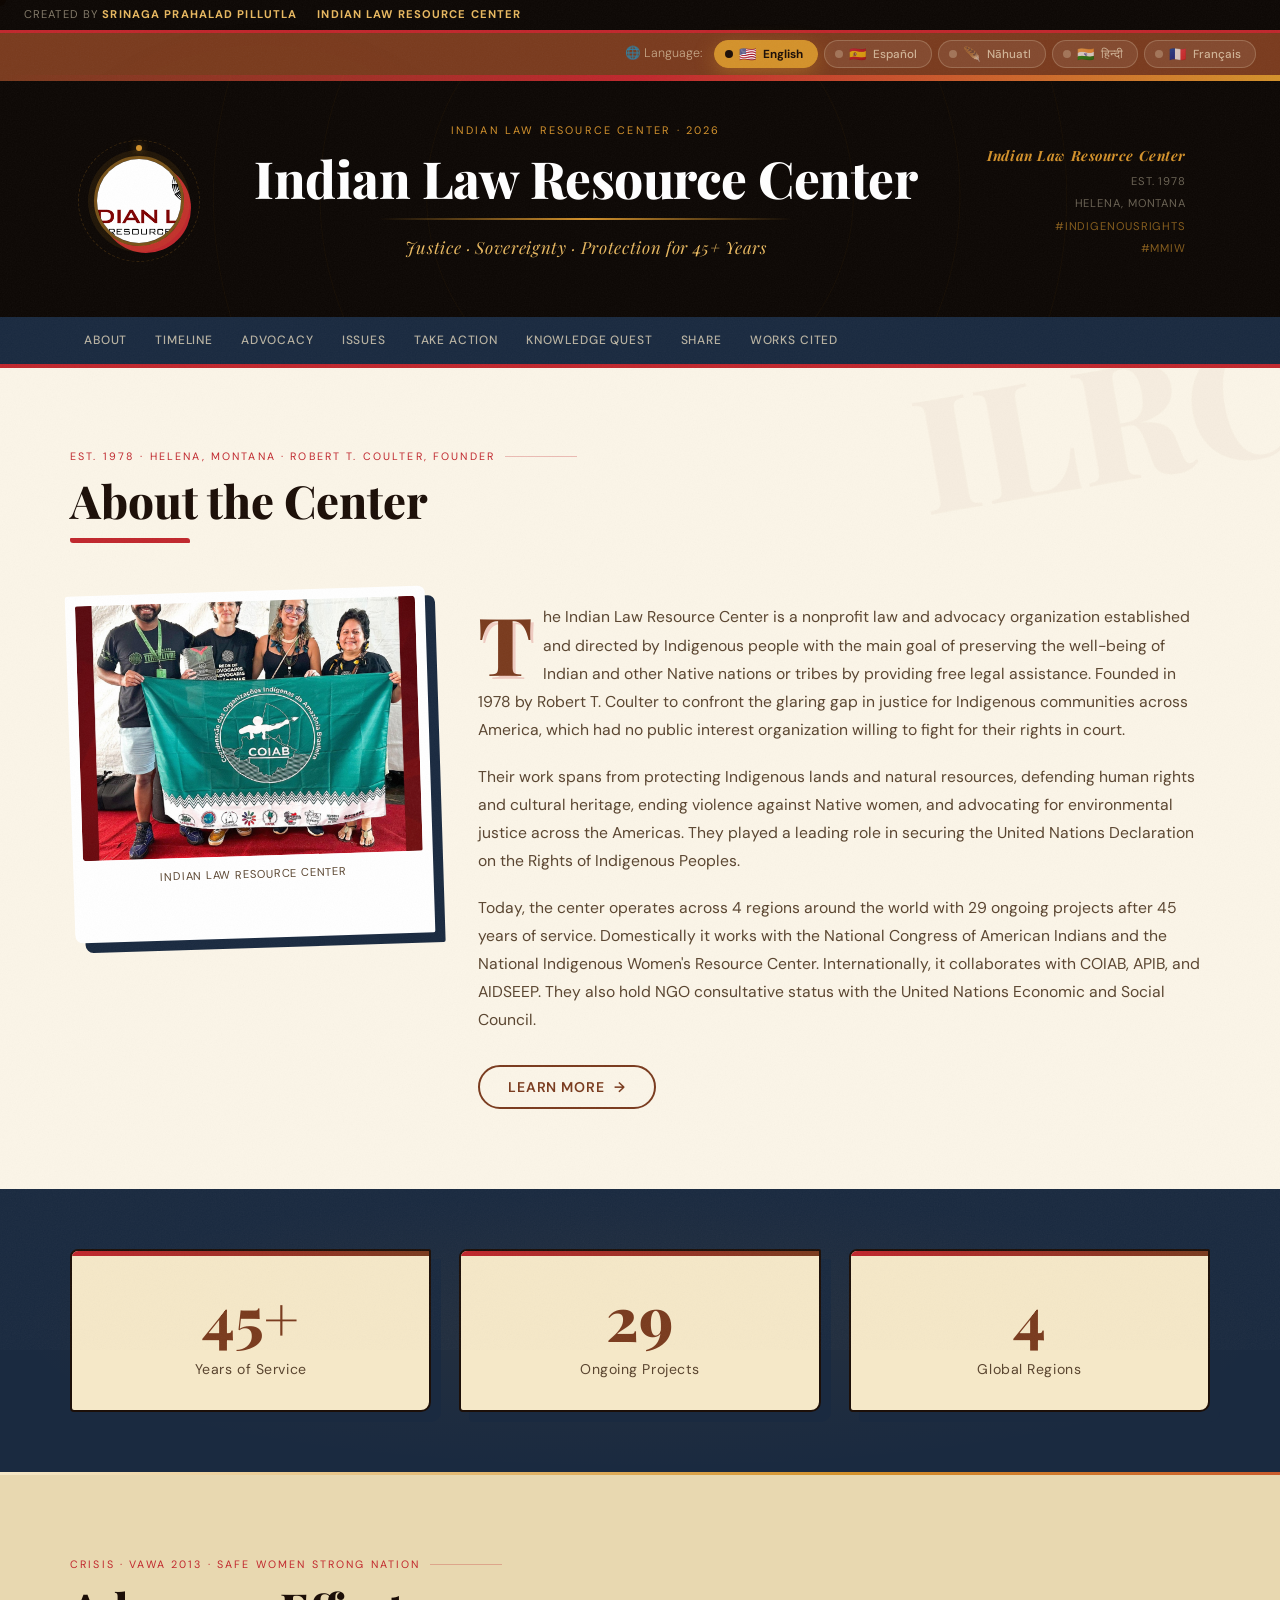
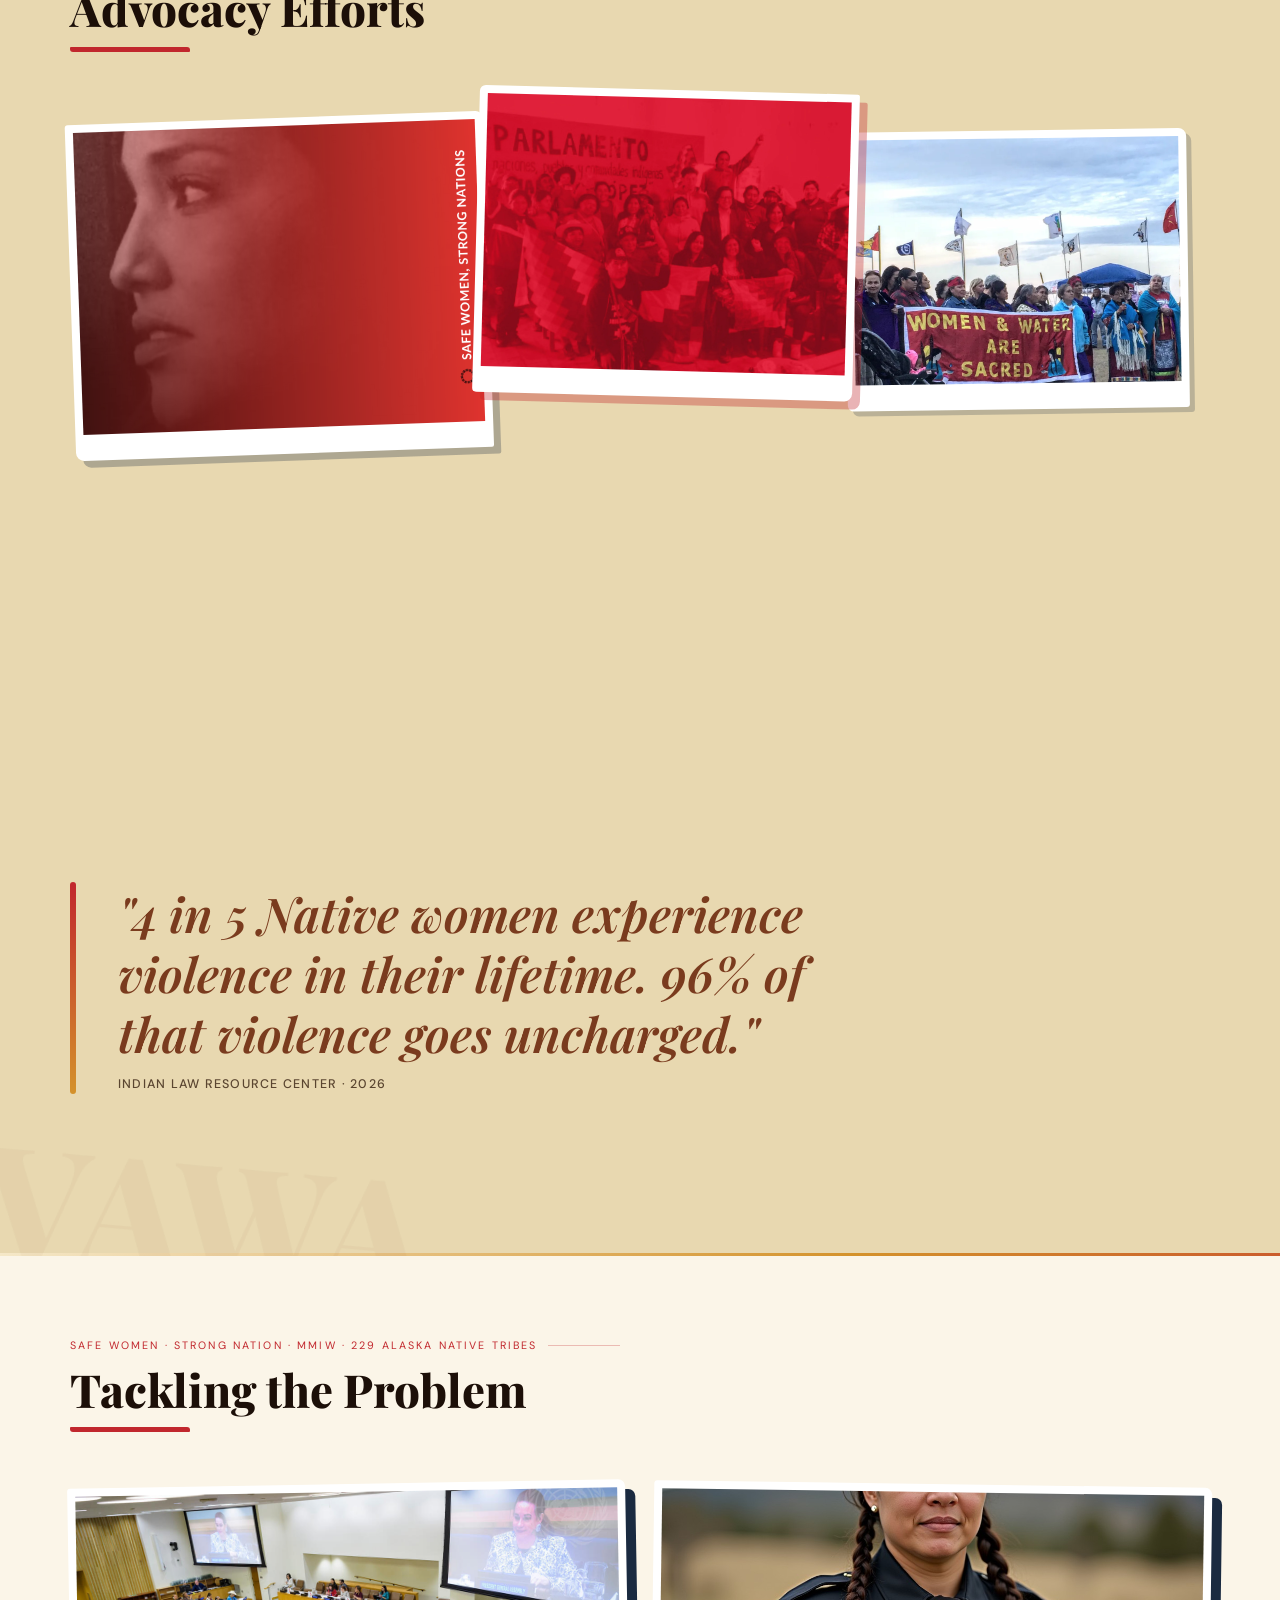
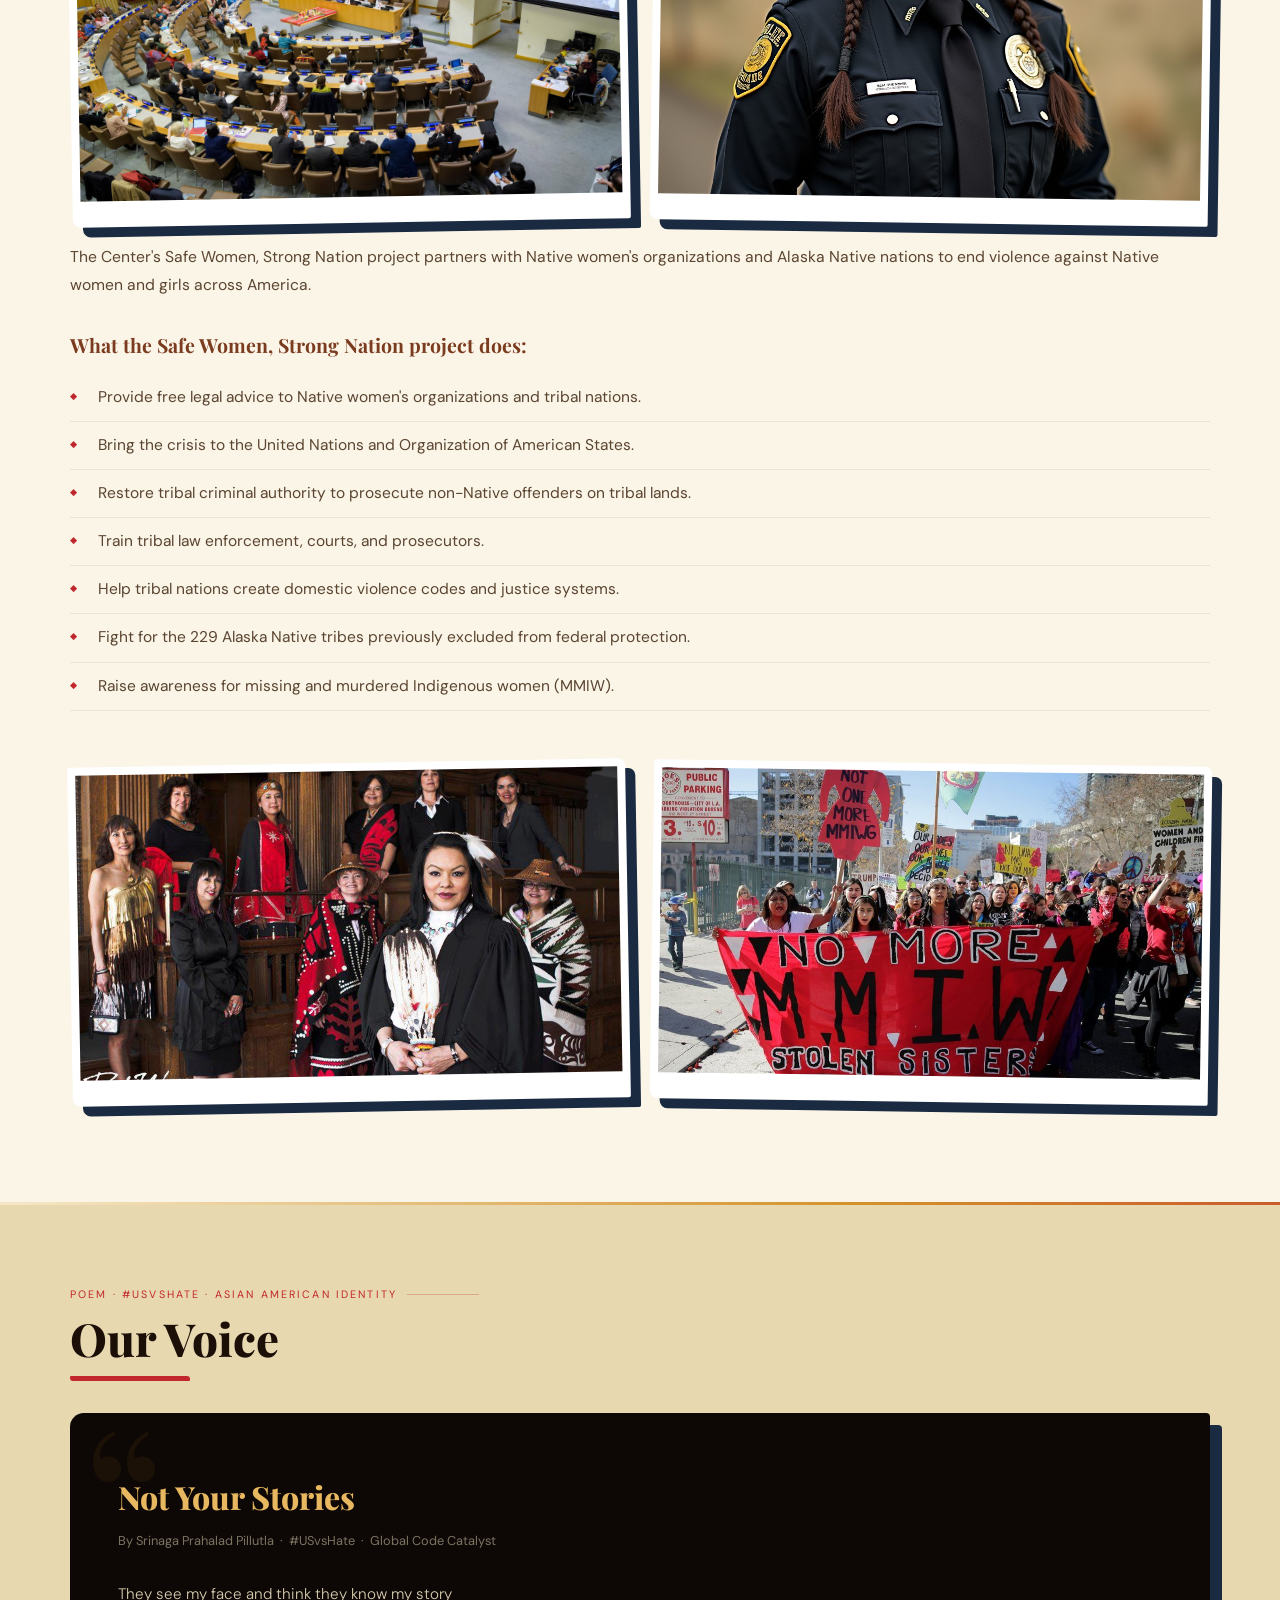
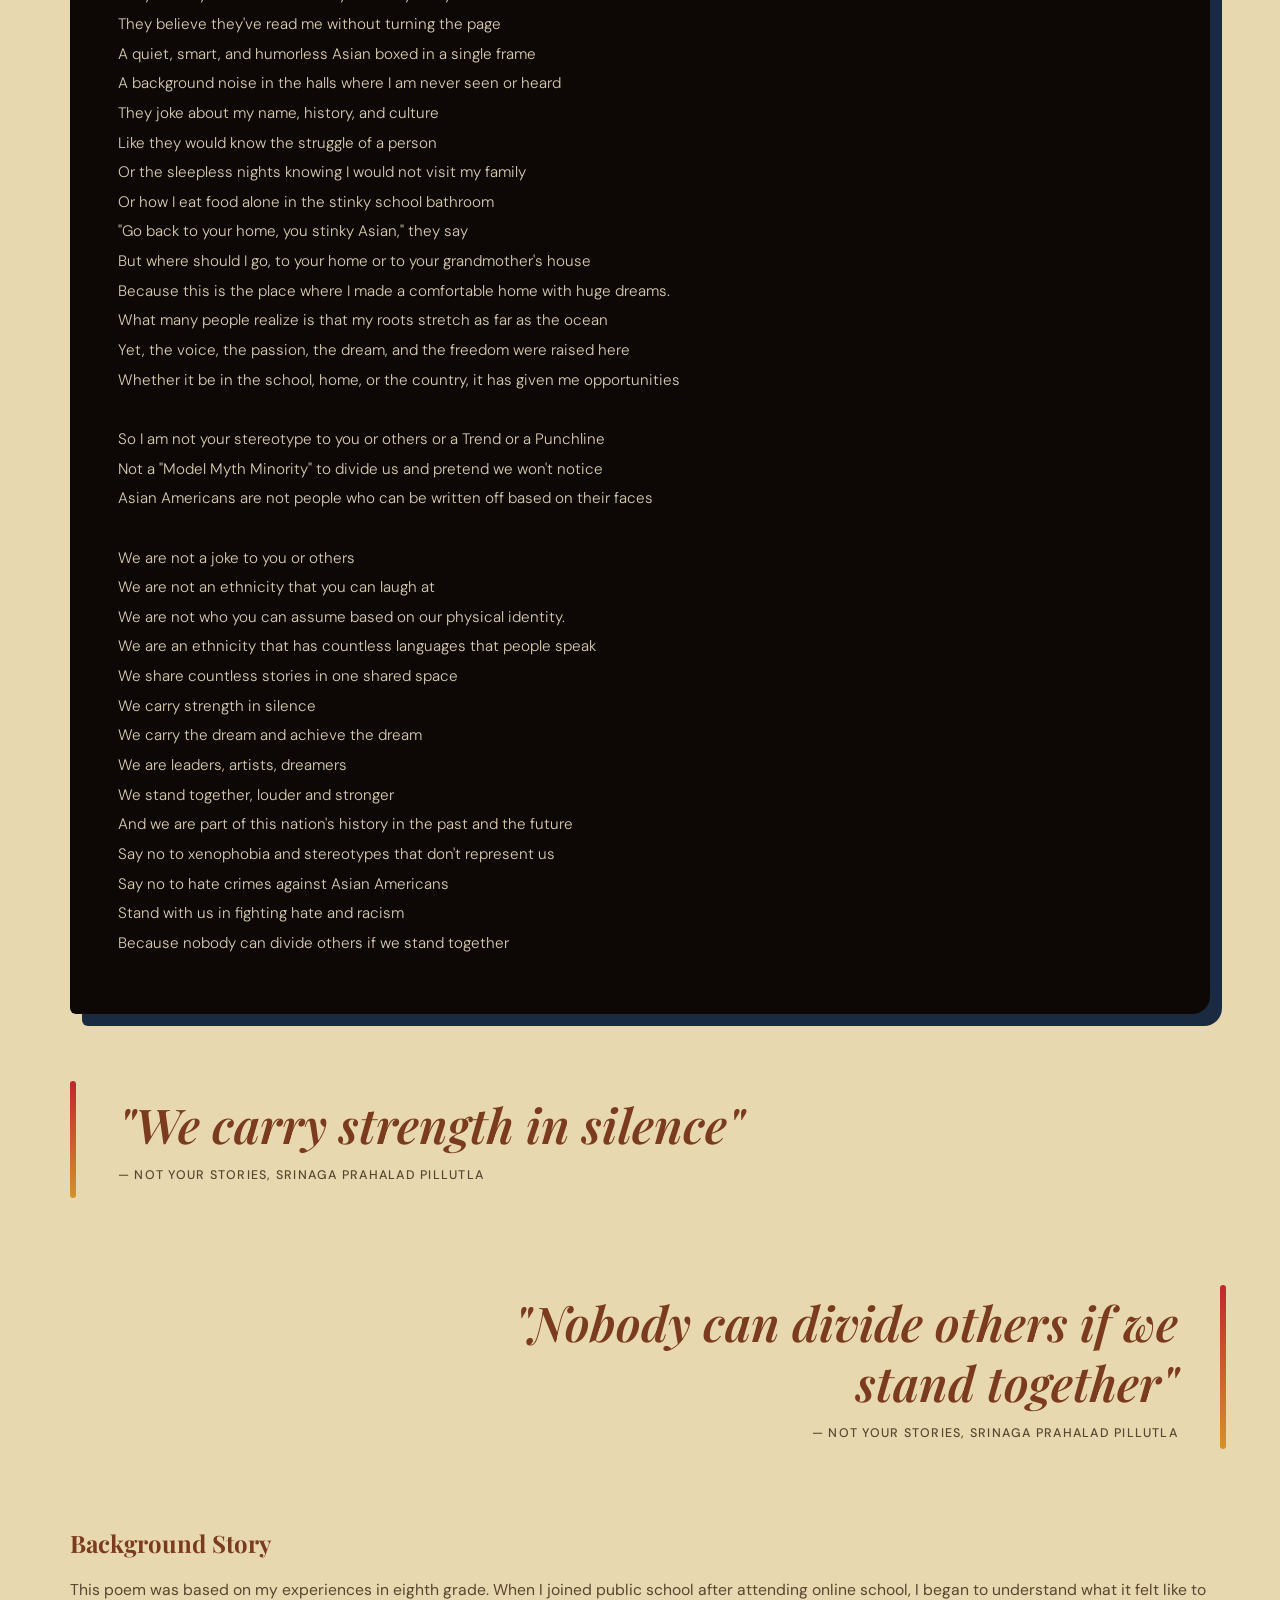
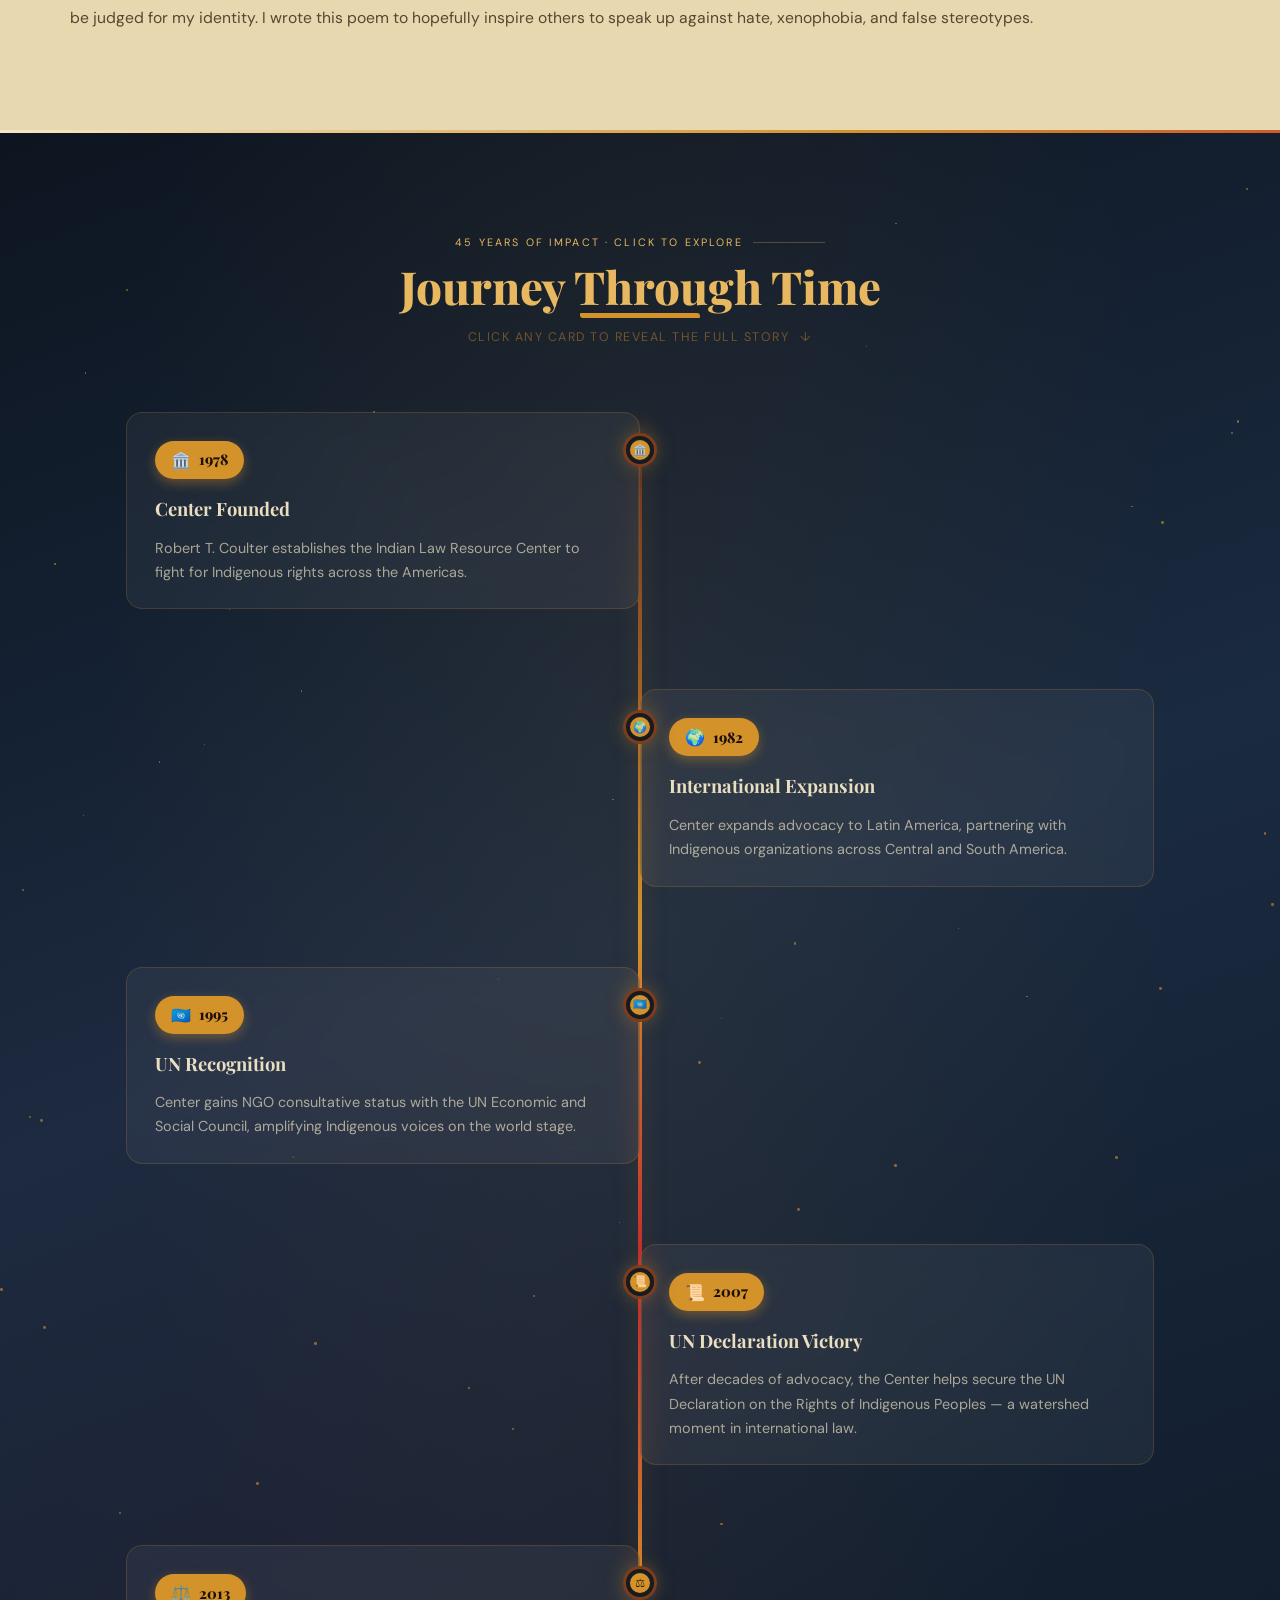
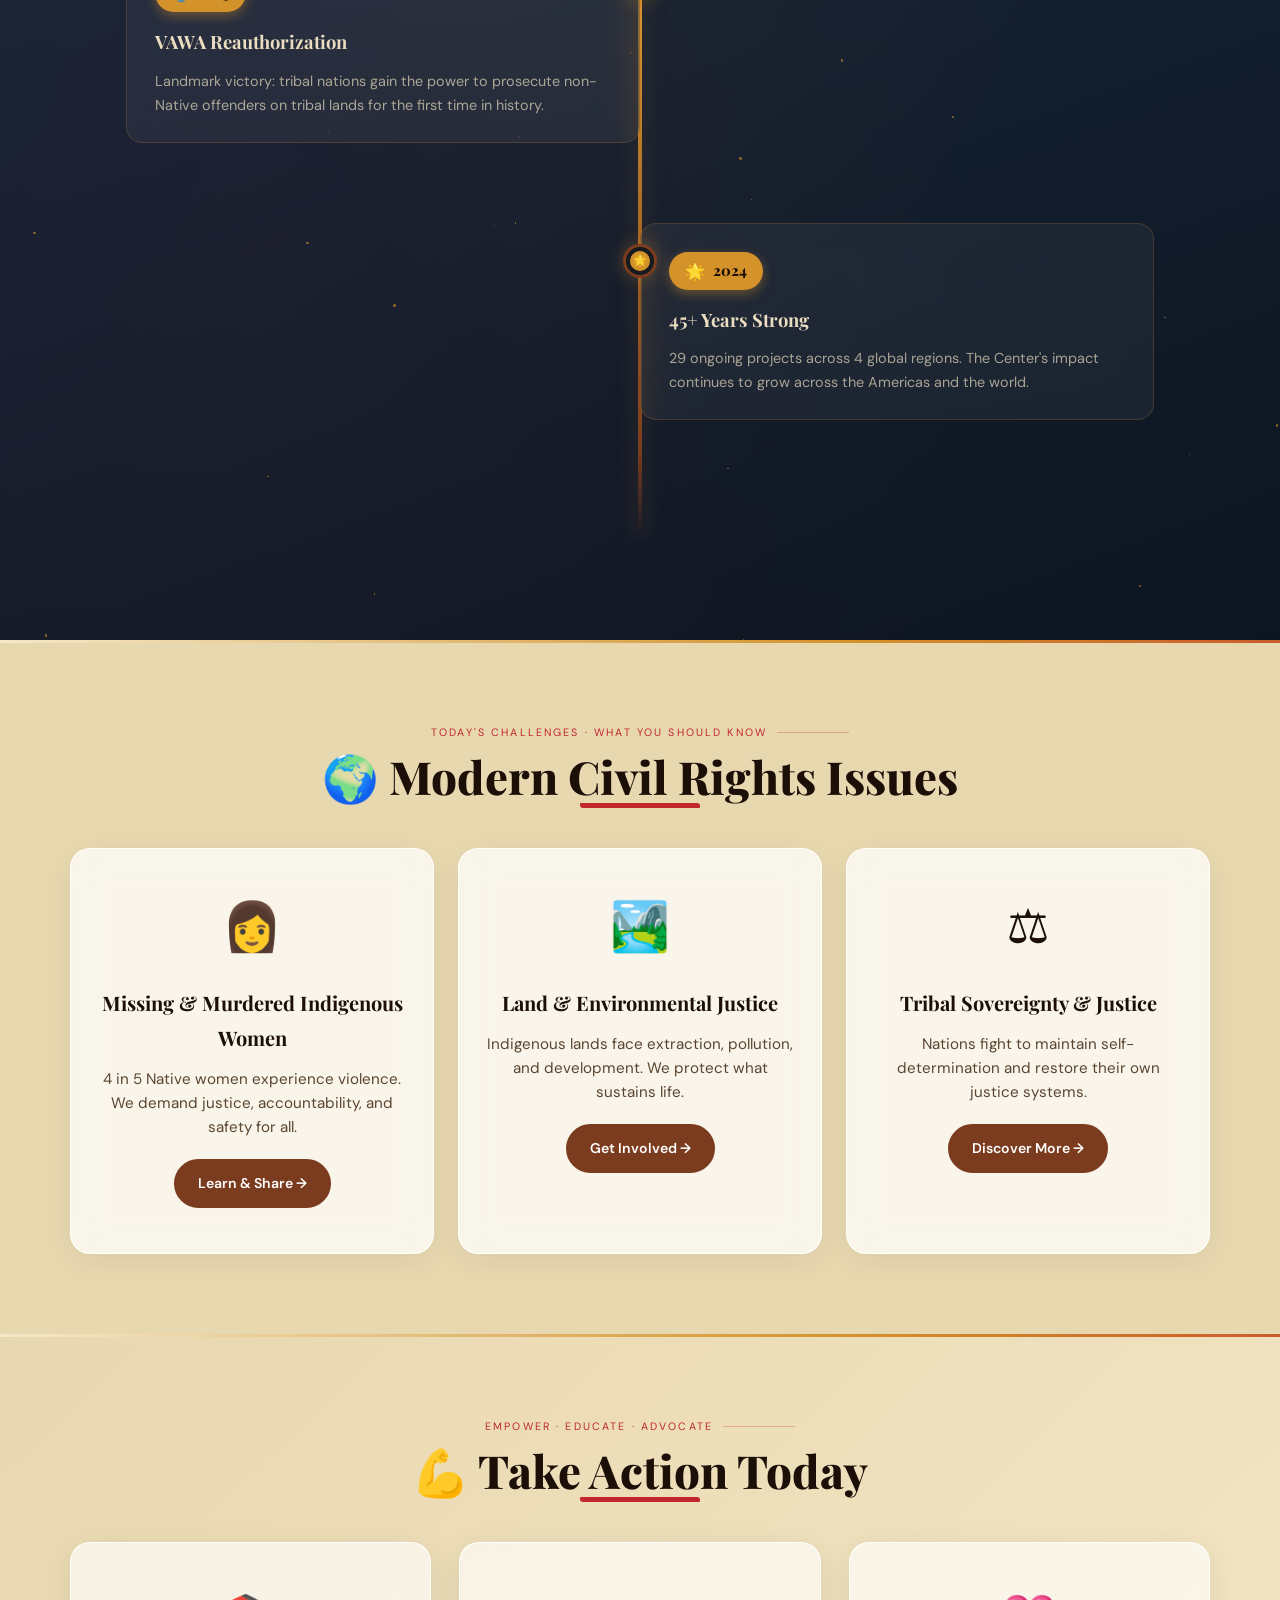
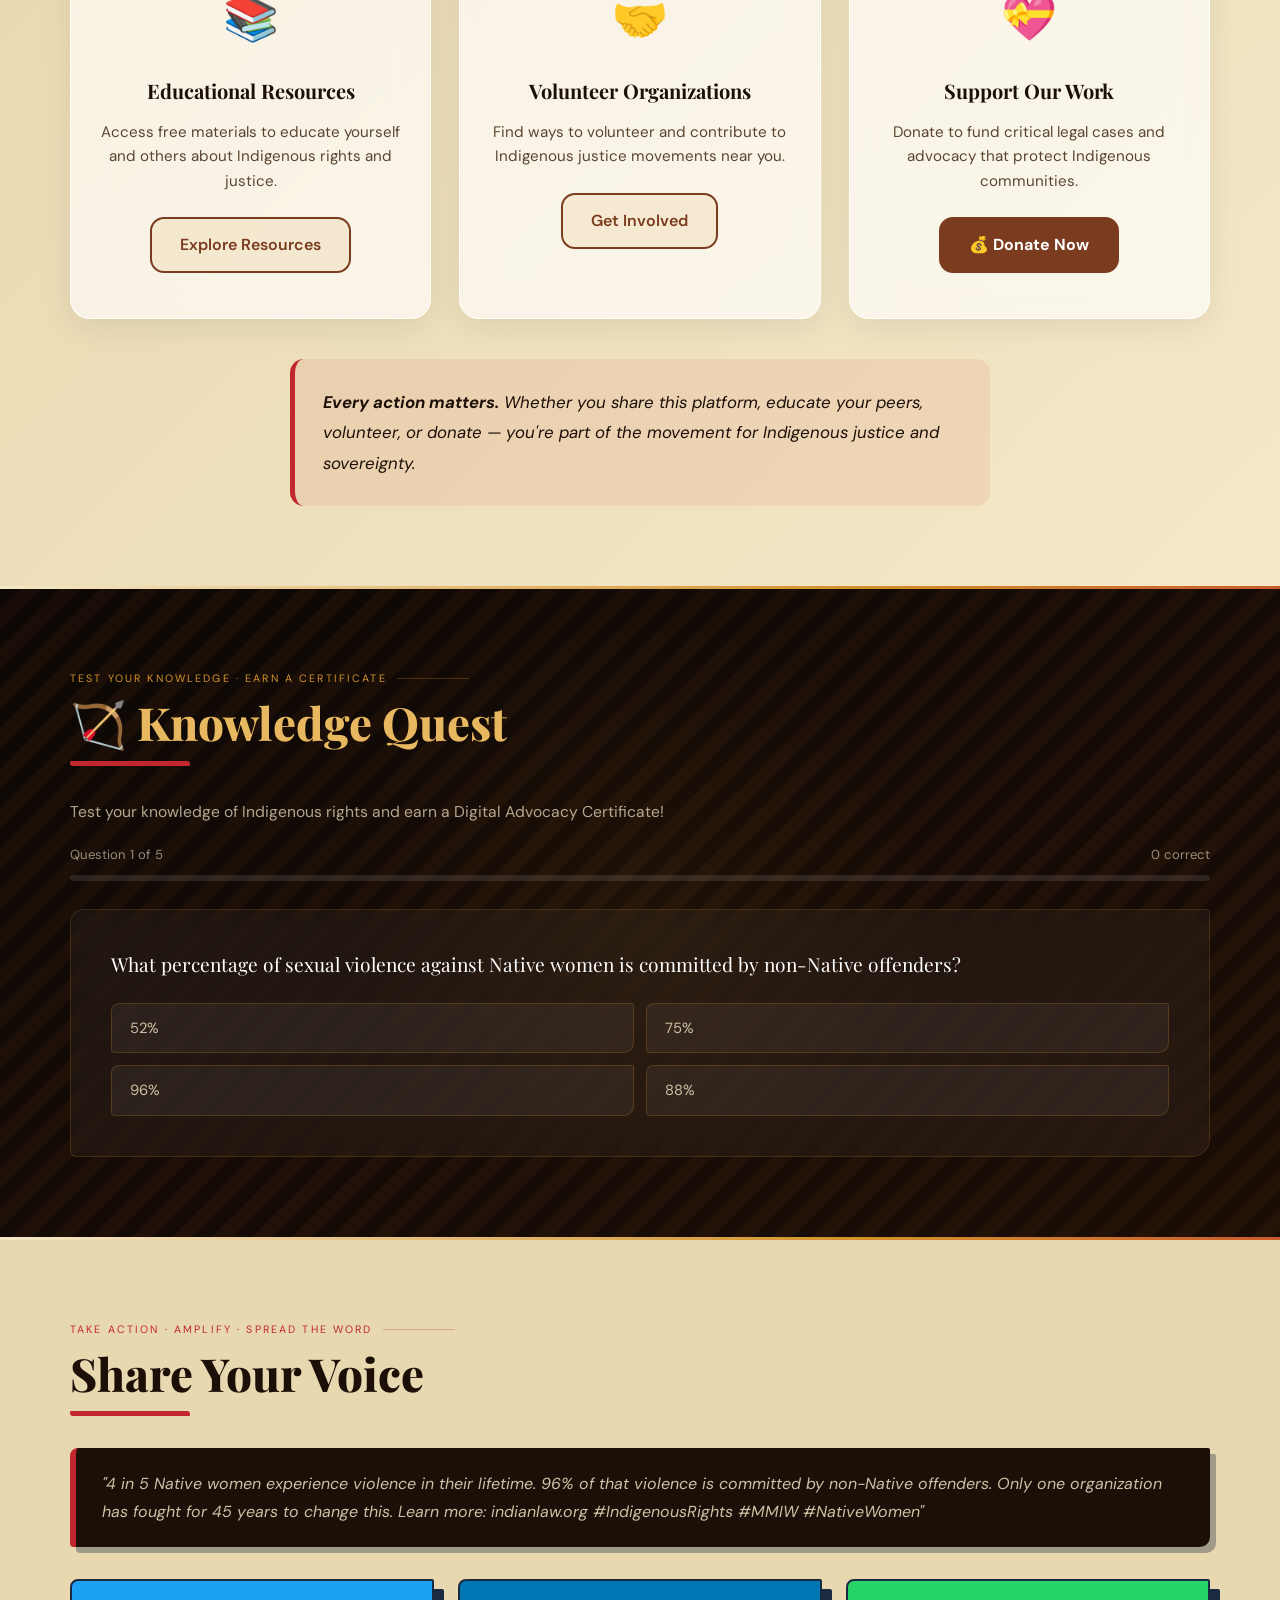
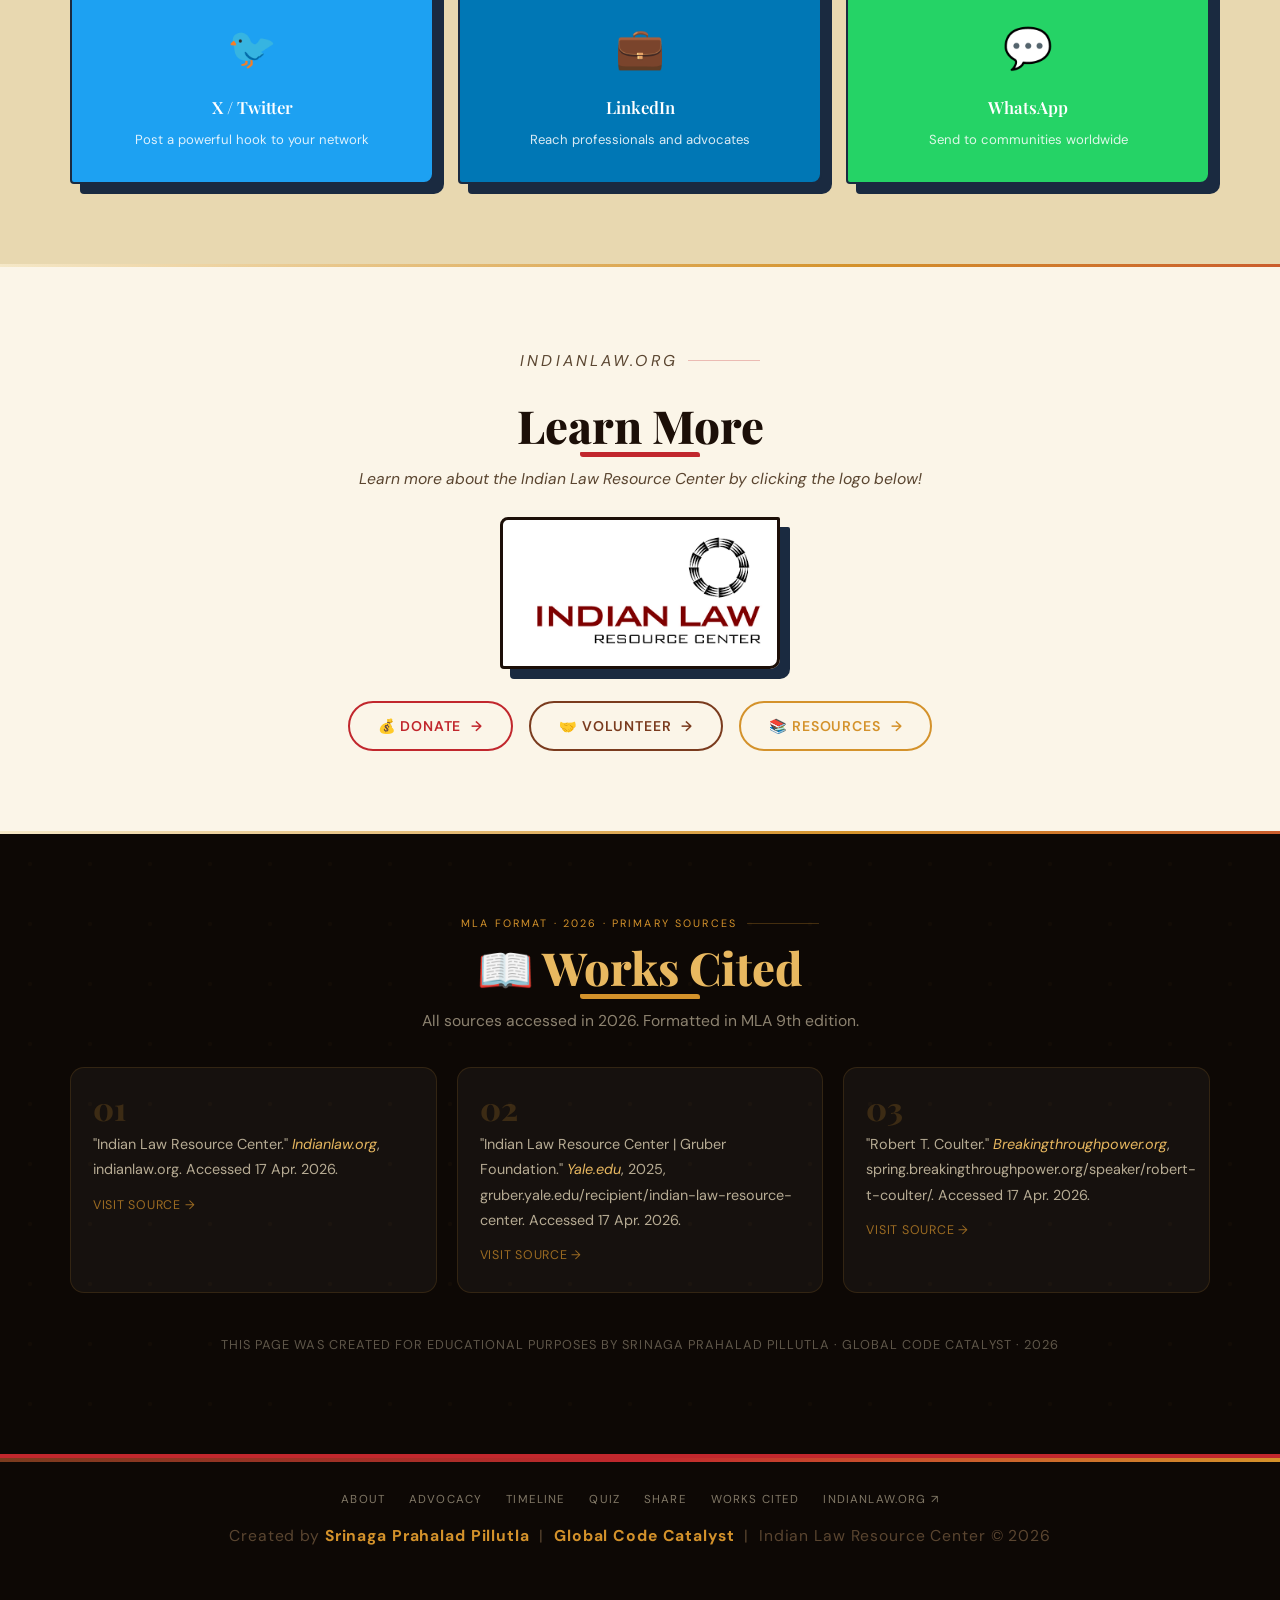
==== commit ac4c3ea7: "Implement feautres like animations and CSS style and made translation betetr for project to enhance " ====
--- a/index.html
+++ b/index.html
@@ -4,33 +4,9 @@
 <meta charset="UTF-8">
 <meta name="viewport" content="width=device-width, initial-scale=1.0">
 <title>Indian Law Resource Center | Global Code Catalyst</title>
-
 <meta name="description" content="The Indian Law Resource Center provides free legal assistance to Indigenous peoples across the Americas, fighting violence against Native women and protecting Indigenous rights for 45+ years.">
-<meta name="keywords" content="Indian Law Resource Center, Indigenous rights, Native women, tribal law, VAWA, MMIW, Native American advocacy, Global Code Catalyst">
 <meta name="author" content="Srinaga Prahalad Pillutla — Global Code Catalyst">
-<meta name="robots" content="index, follow">
-<link rel="canonical" href="https://indianlaw.org">
-
-<meta property="og:type" content="website">
-<meta property="og:url" content="https://indianlaw.org">
-<meta property="og:site_name" content="Global Code Catalyst">
-<meta property="og:title" content="Indian Law Resource Center | 45 Years of Indigenous Justice — Global Code Catalyst">
-<meta property="og:description" content="4 in 5 Native women experience violence. 96% of perpetrators go uncharged. One center has fought to change this since 1978. Global Code Catalyst.">
-<meta property="og:image" content="https://indianlaw.org/images/og-preview.jpg">
-<meta name="twitter:card" content="summary_large_image">
-<meta name="twitter:site" content="@JusticeBridgeGbl">
-<meta name="twitter:creator" content="@JusticeBridgeGbl">
-<meta name="twitter:title" content="Indian Law Resource Center | 45 Years of Indigenous Justice">
-<meta name="twitter:description" content="4 in 5 Native women experience violence. 96% of perpetrators go uncharged. #IndigenousRights #MMIW #JusticeBridgeGlobal">
-<meta name="twitter:image" content="https://indianlaw.org/images/og-preview.jpg">
-
-<link rel="preload" href="https://fonts.googleapis.com/css2?family=Playfair+Display:ital,wght@0,400;0,600;0,800;1,400;1,600&family=DM+Sans:opsz,wght@9..40,300;9..40,400;9..40,500;9..40,600&display=swap" as="style">
 <meta name="theme-color" content="#1A2A40">
-<meta name="color-scheme" content="light dark">
-
-<script type="application/ld+json">
-{"@context":"https://schema.org","@type":"NGO","name":"Indian Law Resource Center","url":"https://indianlaw.org","description":"Nonprofit law and advocacy organization providing free legal assistance to Indigenous peoples across the Americas.","foundingDate":"1978","founder":{"@type":"Person","name":"Robert T. Coulter"},"publisher":{"@type":"Organization","name":"Global Code Catalyst"}}
-</script>
 
 <link rel="preconnect" href="https://fonts.googleapis.com">
 <link rel="preconnect" href="https://fonts.gstatic.com" crossorigin>
@@ -76,13 +52,13 @@
 .cursor {
   position: fixed; width: 12px; height: 12px; border-radius: 50%;
   background: var(--gold); pointer-events: none; z-index: 99999;
-  transform: translate(-50%, -50%); transition: transform .1s ease, width .25s ease, height .25s ease, background .25s ease;
+  transform: translate(-50%, -50%); transition: width .25s ease, height .25s ease, background .25s ease;
   mix-blend-mode: multiply;
 }
 .cursor-ring {
   position: fixed; width: 38px; height: 38px; border-radius: 50%;
   border: 2px solid rgba(212,146,43,.5); pointer-events: none; z-index: 99998;
-  transform: translate(-50%, -50%); transition: transform .18s cubic-bezier(.34,.85,.55,1), width .3s ease, height .3s ease, border-color .3s ease;
+  transform: translate(-50%, -50%); transition: width .3s ease, height .3s ease, border-color .3s ease;
 }
 .cursor.hovering { width: 20px; height: 20px; background: var(--red); }
 .cursor-ring.hovering { width: 56px; height: 56px; border-color: rgba(193,39,45,.4); }
@@ -92,16 +68,14 @@
   position: fixed; inset: 0; z-index: 99997;
   background: var(--charcoal); display: flex; flex-direction: column;
   align-items: center; justify-content: center; gap: 24px;
-  transition: opacity .6s ease, visibility .6s ease;
+  transition: opacity .7s ease, visibility .7s ease;
 }
 .page-loader.hidden { opacity: 0; visibility: hidden; pointer-events: none; }
-.loader-feather {
-  font-size: 3rem; animation: loaderFloat 1.2s ease-in-out infinite alternate;
-}
-.loader-bar-wrap { width: 220px; height: 3px; background: rgba(255,255,255,.1); border-radius: 2px; overflow: hidden; }
-.loader-bar { height: 100%; background: linear-gradient(90deg, var(--sienna), var(--gold)); border-radius: 2px; animation: loaderFill 1.8s ease forwards; }
-.loader-text { font-family: var(--fd); font-style: italic; color: rgba(245,232,200,.5); font-size: .85rem; letter-spacing: .1em; }
-@keyframes loaderFloat { from { transform: translateY(0) rotate(-5deg); } to { transform: translateY(-16px) rotate(5deg); } }
+.loader-feather { font-size: 3.5rem; animation: loaderFloat 1.2s ease-in-out infinite alternate; }
+.loader-bar-wrap { width: 240px; height: 4px; background: rgba(255,255,255,.1); border-radius: 2px; overflow: hidden; }
+.loader-bar { height: 100%; background: linear-gradient(90deg, var(--sienna), var(--gold)); border-radius: 2px; animation: loaderFill 1.9s ease forwards; }
+.loader-text { font-family: var(--fd); font-style: italic; color: rgba(245,232,200,.5); font-size: .9rem; letter-spacing: .12em; }
+@keyframes loaderFloat { from { transform: translateY(0) rotate(-5deg); } to { transform: translateY(-18px) rotate(5deg); } }
 @keyframes loaderFill { from { width: 0%; } to { width: 100%; } }
 
 /* ══ PAPER GRAIN ══ */
@@ -120,786 +94,552 @@
 
 /* ══ AMBIENT ORBS ══ */
 .ambient-orbs { position: fixed; inset: 0; pointer-events: none; z-index: 0; overflow: hidden; }
-.orb {
-  position: absolute; border-radius: 50%; filter: blur(80px); opacity: 0;
-  animation: orbDrift linear infinite;
-  transition: opacity 1s ease;
-}
-.orb-1 { width: 400px; height: 400px; background: radial-gradient(circle, rgba(212,146,43,.08) 0%, transparent 70%); top: 10%; left: 5%; animation-duration: 25s; animation-delay: 0s; }
+.orb { position: absolute; border-radius: 50%; filter: blur(80px); opacity: 0; animation: orbDrift linear infinite; transition: opacity 1s ease; }
+.orb-1 { width: 400px; height: 400px; background: radial-gradient(circle, rgba(212,146,43,.08) 0%, transparent 70%); top: 10%; left: 5%; animation-duration: 25s; }
 .orb-2 { width: 300px; height: 300px; background: radial-gradient(circle, rgba(193,39,45,.06) 0%, transparent 70%); top: 50%; right: 8%; animation-duration: 20s; animation-delay: -8s; }
 .orb-3 { width: 500px; height: 500px; background: radial-gradient(circle, rgba(122,59,30,.05) 0%, transparent 70%); bottom: 15%; left: 30%; animation-duration: 30s; animation-delay: -15s; }
-@keyframes orbDrift {
-  0% { transform: translate(0, 0) scale(1); }
-  33% { transform: translate(40px, -30px) scale(1.1); }
-  66% { transform: translate(-20px, 50px) scale(0.9); }
-  100% { transform: translate(0, 0) scale(1); }
-}
+@keyframes orbDrift { 0%{transform:translate(0,0) scale(1)} 33%{transform:translate(40px,-30px) scale(1.1)} 66%{transform:translate(-20px,50px) scale(.9)} 100%{transform:translate(0,0) scale(1)} }
 .orbs-active .orb { opacity: 1; }
 
-/* ══ REVEAL SYSTEM — ENHANCED ══ */
+/* ══ REVEAL SYSTEM ══ */
 .reveal      { opacity: 0; transform: translateY(40px); transition: opacity .9s cubic-bezier(.22,.68,0,1.2), transform .9s cubic-bezier(.22,.68,0,1.2); }
 .reveal-left { opacity: 0; transform: translateX(-50px); transition: opacity .9s ease, transform .9s cubic-bezier(.22,.68,0,1.2); }
 .reveal-right{ opacity: 0; transform: translateX(50px); transition: opacity .9s ease, transform .9s cubic-bezier(.22,.68,0,1.2); }
 .reveal-scale{ opacity: 0; transform: scale(.88); transition: opacity .8s ease, transform .8s cubic-bezier(.34,1.56,.64,1); }
-.reveal-blur { opacity: 0; filter: blur(12px); transition: opacity .8s ease, filter .8s ease; }
-.reveal.visible, .reveal-left.visible, .reveal-right.visible, .reveal-scale.visible, .reveal-blur.visible {
-  opacity: 1; transform: none; filter: none;
-}
-/* Stagger helpers */
-.stagger-1 { transition-delay: .1s !important; }
-.stagger-2 { transition-delay: .22s !important; }
-.stagger-3 { transition-delay: .34s !important; }
-.stagger-4 { transition-delay: .46s !important; }
-.stagger-5 { transition-delay: .58s !important; }
+.reveal.visible,.reveal-left.visible,.reveal-right.visible,.reveal-scale.visible { opacity: 1; transform: none; }
+.stagger-1{transition-delay:.1s!important}.stagger-2{transition-delay:.22s!important}.stagger-3{transition-delay:.34s!important}.stagger-4{transition-delay:.46s!important}.stagger-5{transition-delay:.58s!important}
 
 /* ══ PAGE INFO ══ */
-.page-info {
-  background: var(--charcoal); color: rgba(245,232,200,.5);
-  font-size: .7rem; letter-spacing: .1em; text-transform: uppercase;
-  padding: 5px 24px; display: flex; gap: 20px; flex-wrap: wrap; align-items: center;
-  border-bottom: 3px solid var(--red);
-}
+.page-info { background: var(--charcoal); color: rgba(245,232,200,.5); font-size: .7rem; letter-spacing: .1em; text-transform: uppercase; padding: 5px 24px; display: flex; gap: 20px; flex-wrap: wrap; align-items: center; border-bottom: 3px solid var(--red); }
 .page-info strong { color: var(--gold-lt); }
 
 /* ══ LANGUAGE BAR ══ */
-.lang-bar {
-  background: var(--sienna);
-  display: flex; align-items: center; justify-content: flex-end;
-  gap: 6px; padding: 7px 24px; font-size: .78rem; color: var(--cream); flex-wrap: wrap;
-}
+.lang-bar { background: var(--sienna); display: flex; align-items: center; justify-content: flex-end; gap: 6px; padding: 7px 24px; font-size: .78rem; color: var(--cream); flex-wrap: wrap; }
 .lang-bar-label { opacity:.62; font-weight:300; margin-right:6px; white-space:nowrap; }
-.lang-pill {
-  display: flex; align-items: center; gap: 6px;
-  background: rgba(255,255,255,.08); border: 1.5px solid rgba(245,230,200,.22);
-  border-radius: 20px; padding: 4px 14px 4px 10px; cursor: pointer;
-  font-family: var(--fb); font-size: .73rem; font-weight: 500;
-  color: rgba(245,230,200,.68); transition: all .3s cubic-bezier(.34,1.56,.64,1); white-space: nowrap; user-select: none;
-  position: relative; overflow: hidden;
-}
-.lang-pill::after {
-  content: ''; position: absolute; inset: 0; background: var(--gold);
-  opacity: 0; transition: opacity .2s; border-radius: inherit;
-}
+.lang-pill { display: flex; align-items: center; gap: 6px; background: rgba(255,255,255,.08); border: 1.5px solid rgba(245,230,200,.22); border-radius: 20px; padding: 4px 14px 4px 10px; cursor: pointer; font-family: var(--fb); font-size: .73rem; font-weight: 500; color: rgba(245,230,200,.68); transition: all .3s cubic-bezier(.34,1.56,.64,1); white-space: nowrap; user-select: none; }
 .lang-pill:hover { background: rgba(212,146,43,.2); border-color: var(--gold); color: var(--cream); transform: translateY(-2px); box-shadow: 0 4px 12px rgba(212,146,43,.2); }
 .lang-pill.active { background: var(--gold); border-color: var(--gold); color: var(--earth); font-weight: 700; box-shadow: 0 6px 20px rgba(212,146,43,.4); }
-.pill-dot { width:8px; height:8px; border-radius:50%; background:rgba(245,230,200,.28); flex-shrink:0; transition:background .22s; }
+.pill-dot { width:8px; height:8px; border-radius:50%; background:rgba(245,230,200,.28); flex-shrink:0; }
 .lang-pill.active .pill-dot { background: var(--earth); }
-.pill-flag { font-size: .88rem; line-height: 1; }
-
-/* ══ EDITORIAL MASTHEAD ══ */
-.masthead {
-  background: var(--charcoal); position: relative; overflow: hidden;
-}
+.pill-flag { font-size: .88rem; }
+
+/* ══ MASTHEAD ══ */
+.masthead { background: var(--charcoal); position: relative; overflow: hidden; }
 .masthead-stripe { height: 6px; background: linear-gradient(90deg, var(--sienna), var(--red), var(--gold), var(--red), var(--sienna)); background-size: 200% 100%; animation: stripeShimmer 4s linear infinite; }
-@keyframes stripeShimmer { 0% { background-position: 0% 50%; } 100% { background-position: 200% 50%; } }
-
-/* Animated geometric background for masthead */
-.masthead-geo {
-  position: absolute; inset: 0; pointer-events: none; overflow: hidden;
-}
+@keyframes stripeShimmer { 0%{background-position:0% 50%} 100%{background-position:200% 50%} }
+.masthead-geo { position: absolute; inset: 0; pointer-events: none; overflow: hidden; }
 .masthead-geo svg { width: 100%; height: 100%; position: absolute; inset: 0; }
-.geo-ring {
-  transform-origin: center; animation: geoSpin linear infinite;
-  fill: none; stroke: rgba(212,146,43,.04); stroke-width: 1;
-}
-.geo-ring:nth-child(1) { animation-duration: 60s; }
-.geo-ring:nth-child(2) { animation-duration: 45s; animation-direction: reverse; }
-.geo-ring:nth-child(3) { animation-duration: 80s; }
+.geo-ring { transform-origin: center; animation: geoSpin linear infinite; fill: none; stroke: rgba(212,146,43,.04); stroke-width: 1; }
+.geo-ring:nth-child(1){animation-duration:60s} .geo-ring:nth-child(2){animation-duration:45s;animation-direction:reverse} .geo-ring:nth-child(3){animation-duration:80s}
 @keyframes geoSpin { to { transform: rotate(360deg); } }
-
-.masthead-inner {
-  max-width: 1140px; margin: 0 auto; padding: 40px 24px 36px;
-  display: grid; grid-template-columns: auto 1fr auto; gap: 24px; align-items: center;
-  position: relative; z-index: 1;
-}
-.masthead::after {
-  content:''; position:absolute; inset:0;
-  background:url("data:image/svg+xml,%3Csvg width='80' height='80' viewBox='0 0 80 80' xmlns='http://www.w3.org/2000/svg'%3E%3Cg fill='%23ffffff' fill-opacity='0.018'%3E%3Cpath d='M0 0h40v40H0zM40 40h40v40H40z'/%3E%3C/g%3E%3C/svg%3E") repeat;
-  pointer-events: none;
-}
+.masthead-inner { max-width: 1140px; margin: 0 auto; padding: 40px 24px 36px; display: grid; grid-template-columns: auto 1fr auto; gap: 24px; align-items: center; position: relative; z-index: 1; }
 .masthead-logo-wrap { position: relative; }
-.masthead-logo {
-  width: 90px; height: 90px; border-radius: 50%;
-  border: 3px solid rgba(212,146,43,.55); object-fit: cover; flex-shrink: 0;
-  box-shadow: 0 0 0 6px rgba(212,146,43,.1), 7px 7px 0 var(--red);
-  transition: transform .4s cubic-bezier(.34,1.56,.64,1), box-shadow .4s ease;
-  animation: logoEntrance 1s cubic-bezier(.34,1.56,.64,1) .3s both;
-}
+.logo-orbit { position: absolute; inset: -16px; border-radius: 50%; border: 1.5px dashed rgba(212,146,43,.2); animation: orbitSpin 12s linear infinite; }
+.logo-orbit-dot { position: absolute; width: 6px; height: 6px; background: var(--gold); border-radius: 50%; top: 4px; left: 50%; transform: translateX(-50%); box-shadow: 0 0 8px rgba(212,146,43,.6); }
+@keyframes orbitSpin { to { transform: rotate(360deg); } }
+.masthead-logo { width: 90px; height: 90px; border-radius: 50%; border: 3px solid rgba(212,146,43,.55); object-fit: cover; box-shadow: 0 0 0 6px rgba(212,146,43,.1), 7px 7px 0 var(--red); transition: transform .4s cubic-bezier(.34,1.56,.64,1), box-shadow .4s ease; animation: logoEntrance 1s cubic-bezier(.34,1.56,.64,1) .3s both; }
 .masthead-logo:hover { transform: scale(1.08) rotate(3deg); box-shadow: 0 0 0 8px rgba(212,146,43,.2), 10px 10px 0 var(--gold), var(--glow-gold); }
-@keyframes logoEntrance { from { opacity: 0; transform: scale(.5) rotate(-20deg); } to { opacity: 1; transform: scale(1) rotate(0deg); } }
-
-/* Logo orbit ring */
-.logo-orbit {
-  position: absolute; inset: -16px; border-radius: 50%;
-  border: 1.5px dashed rgba(212,146,43,.2);
-  animation: orbitSpin 12s linear infinite;
-}
-.logo-orbit-dot {
-  position: absolute; width: 6px; height: 6px; background: var(--gold);
-  border-radius: 50%; top: 4px; left: 50%; transform: translateX(-50%);
-  box-shadow: 0 0 8px rgba(212,146,43,.6);
-}
-@keyframes orbitSpin { to { transform: rotate(360deg); } }
-
+@keyframes logoEntrance { from{opacity:0;transform:scale(.5) rotate(-20deg)} to{opacity:1;transform:none} }
 .masthead-title { text-align: center; }
-.masthead-eyebrow {
-  font-family:var(--fb); font-size:.68rem; letter-spacing:.2em; text-transform:uppercase;
-  color:var(--gold); margin-bottom:10px;
-  animation: fadeSlideDown .7s ease .5s both;
-}
-.masthead-h1 {
-  font-family:var(--fd); font-size:clamp(1.8rem,4.5vw,3.2rem); color:#fff;
-  line-height:1.1; font-weight:800; letter-spacing:-.01em;
-  animation: fadeSlideDown .7s ease .65s both;
-}
-.masthead-rule {
-  height:2px; width:55%; margin:12px auto;
-  background:linear-gradient(90deg,transparent,var(--gold),transparent);
-  animation: ruleExpand .8s ease .8s both;
-}
-@keyframes ruleExpand { from { transform: scaleX(0); opacity: 0; } to { transform: scaleX(1); opacity: 1; } }
-.masthead-tagline {
-  font-family:var(--fd); font-style:italic; color:var(--gold-lt);
-  font-size:clamp(.85rem,2vw,1.05rem); letter-spacing:.04em;
-  animation: fadeSlideDown .7s ease .9s both;
-}
-@keyframes fadeSlideDown { from { opacity: 0; transform: translateY(-16px); } to { opacity: 1; transform: none; } }
-.masthead-meta {
-  text-align:right; color:rgba(245,232,200,.4); font-size:.7rem;
-  letter-spacing:.08em; line-height:2; text-transform:uppercase;
-  animation: fadeSlideDown .7s ease 1.1s both;
-}
+.masthead-eyebrow { font-family:var(--fb); font-size:.68rem; letter-spacing:.2em; text-transform:uppercase; color:var(--gold); margin-bottom:10px; animation: fadeSlideDown .7s ease .5s both; }
+.masthead-h1 { font-family:var(--fd); font-size:clamp(1.8rem,4.5vw,3.2rem); color:#fff; line-height:1.1; font-weight:800; letter-spacing:-.01em; animation: fadeSlideDown .7s ease .65s both; }
+.masthead-rule { height:2px; width:55%; margin:12px auto; background:linear-gradient(90deg,transparent,var(--gold),transparent); animation: ruleExpand .8s ease .8s both; }
+@keyframes ruleExpand { from{transform:scaleX(0);opacity:0} to{transform:scaleX(1);opacity:1} }
+.masthead-tagline { font-family:var(--fd); font-style:italic; color:var(--gold-lt); font-size:clamp(.85rem,2vw,1.05rem); letter-spacing:.04em; animation: fadeSlideDown .7s ease .9s both; }
+@keyframes fadeSlideDown { from{opacity:0;transform:translateY(-16px)} to{opacity:1;transform:none} }
+.masthead-meta { text-align:right; color:rgba(245,232,200,.4); font-size:.7rem; letter-spacing:.08em; line-height:2; text-transform:uppercase; animation: fadeSlideDown .7s ease 1.1s both; }
 .masthead-meta strong { color:var(--gold); display:block; font-size:.88rem; letter-spacing:.04em; text-transform:none; font-family:var(--fd); font-style:italic; }
-
-/* Animated hashtags */
-.masthead-meta .hashtag {
-  display: inline-block; color: rgba(212,146,43,.6); transition: color .2s, transform .2s;
-}
-.masthead-meta .hashtag:hover { color: var(--gold); transform: scale(1.05); }
+.hashtag { display:inline-block; color:rgba(212,146,43,.6); transition:color .2s,transform .2s; }
+.hashtag:hover { color:var(--gold); transform:scale(1.05); }
 
 /* ══ NAVBAR ══ */
-.navbar {
-  background: var(--navy); position: sticky; top: 0; z-index: 999;
-  box-shadow: 0 4px 0 var(--red);
-  backdrop-filter: blur(10px);
-}
+.navbar { background: var(--navy); position: sticky; top: 0; z-index: 999; box-shadow: 0 4px 0 var(--red); }
 .nav-container { max-width:1140px; margin:0 auto; display:flex; flex-wrap:wrap; }
-.nav-link {
-  color:rgba(245,232,200,.72); padding:13px 14px; font-size:.75rem;
-  font-weight:500; letter-spacing:.07em; text-transform:uppercase;
-  transition: all .25s ease; position:relative; overflow: hidden;
-}
-.nav-link::before {
-  content: ''; position: absolute; bottom: 0; left: 50%; right: 50%;
-  height: 3px; background: var(--gold); transition: left .28s ease, right .28s ease;
-}
-.nav-link::after { display: none; }
+.nav-link { color:rgba(245,232,200,.72); padding:13px 14px; font-size:.75rem; font-weight:500; letter-spacing:.07em; text-transform:uppercase; transition:all .25s ease; position:relative; overflow:hidden; }
+.nav-link::before { content:''; position:absolute; bottom:0; left:50%; right:50%; height:3px; background:var(--gold); transition:left .28s ease,right .28s ease; }
 .nav-link:hover { color:var(--gold-lt); }
-.nav-link:hover::before { left: 0; right: 0; }
-.nav-link.active-nav { color: var(--gold); }
-.nav-link.active-nav::before { left: 0; right: 0; }
-
-/* ══ PROGRESS BAR ══ */
-.read-progress {
-  position: fixed; top: 0; left: 0; height: 3px; z-index: 10000;
-  background: linear-gradient(90deg, var(--sienna), var(--gold), var(--red));
-  width: 0%; transition: width .1s linear;
-  box-shadow: 0 0 8px rgba(212,146,43,.5);
-}
+.nav-link:hover::before,.nav-link.active-nav::before { left:0; right:0; }
+.nav-link.active-nav { color:var(--gold); }
+
+/* ══ READ PROGRESS ══ */
+.read-progress { position:fixed; top:0; left:0; height:3px; z-index:10000; background:linear-gradient(90deg,var(--sienna),var(--gold),var(--red)); width:0%; transition:width .1s linear; box-shadow:0 0 8px rgba(212,146,43,.5); }
 
 /* ══ SECTIONS ══ */
 .section { padding: 80px 24px; position: relative; }
 .sc { background: var(--cream-lt); }
 .sb { background: var(--bone); }
 .container { max-width: 1140px; margin: 0 auto; position: relative; z-index: 1; }
-
-/* Animated section dividers */
-.section-divider {
-  height: 3px; background: linear-gradient(90deg, transparent, var(--gold), var(--red), transparent);
-  background-size: 200% 100%; animation: dividerFlow 3s linear infinite;
-}
-@keyframes dividerFlow { 0% { background-position: 100% 0; } 100% { background-position: -100% 0; } }
-
-.sect-label {
-  font-family:var(--fb); font-size:.67rem; letter-spacing:.2em; text-transform:uppercase;
-  color:var(--red); margin-bottom:8px; display:flex; align-items:center; gap:10px;
-}
+.section-divider { height:3px; background:linear-gradient(90deg,transparent,var(--gold),var(--red),transparent); background-size:200% 100%; animation:dividerFlow 3s linear infinite; }
+@keyframes dividerFlow { 0%{background-position:100% 0} 100%{background-position:-100% 0} }
+.sect-label { font-family:var(--fb); font-size:.67rem; letter-spacing:.2em; text-transform:uppercase; color:var(--red); margin-bottom:8px; display:flex; align-items:center; gap:10px; }
 .sect-label::after { content:''; flex:1; height:1px; background:var(--red); opacity:.28; max-width:72px; }
-
 h2 { font-family:var(--fd); font-size:clamp(1.9rem,4vw,2.85rem); color:var(--earth); margin-bottom:8px; line-height:1.15; font-weight:800; }
-.h2u { display:block; height:5px; width:52px; background:var(--red); border-radius:1px 3px 1px 3px; margin-top:12px; margin-bottom:32px; transition: width .6s cubic-bezier(.34,1.56,.64,1); }
-.h2u.expanded { width: 120px; }
+.h2u { display:block; height:5px; width:52px; background:var(--red); border-radius:1px 3px 1px 3px; margin-top:12px; margin-bottom:32px; transition:width .6s cubic-bezier(.34,1.56,.64,1); }
+.h2u.expanded { width:120px; }
 h3 { font-family:var(--fd); font-size:1.22rem; color:var(--sienna); margin:28px 0 12px; }
 p  { margin-bottom:18px; color:var(--muted); font-size:.98rem; line-height:1.8; }
-.section-list li { padding:10px 0 10px 28px; position:relative; color:var(--muted); border-bottom:1px solid rgba(122,59,30,.1); font-size:.97rem; transition: all .3s ease; }
-.section-list li::before { content:'◆'; position:absolute; left:0; color:var(--red); font-size:.58rem; top:14px; transition: transform .3s ease; }
-.section-list li:hover { color: var(--sienna); padding-left: 36px; }
-.section-list li:hover::before { transform: scale(1.4) rotate(45deg); }
-
-/* ══ LEARN MORE BUTTON ══ */
-.learn-more-btn {
-  display: inline-flex; align-items: center; gap: 10px;
-  background: transparent; border: 2px solid var(--sienna); color: var(--sienna);
-  border-radius: 30px; padding: 11px 28px;
-  font-family: var(--fb); font-size: .88rem; font-weight: 600; letter-spacing: .06em;
-  cursor: pointer; transition: all .35s cubic-bezier(.34,1.56,.64,1);
-  position: relative; overflow: hidden;
-  text-transform: uppercase;
-}
-.learn-more-btn::before {
-  content: ''; position: absolute; inset: 0;
-  background: var(--sienna); transform: translateX(-105%); transition: transform .35s cubic-bezier(.34,1.56,.64,1);
-  border-radius: inherit;
-}
-.learn-more-btn span, .learn-more-btn .btn-arrow { position: relative; z-index: 1; }
-.learn-more-btn:hover { color: var(--cream); box-shadow: 0 8px 24px rgba(122,59,30,.3); transform: translateY(-3px); }
-.learn-more-btn:hover::before { transform: translateX(0); }
-.learn-more-btn:active { transform: translateY(0px); }
-.btn-arrow { transition: transform .3s ease; }
-.learn-more-btn:hover .btn-arrow { transform: translateX(6px); }
-
-.learn-more-btn.gold-variant {
-  border-color: var(--gold); color: var(--gold);
-}
-.learn-more-btn.gold-variant::before { background: var(--gold); }
-.learn-more-btn.gold-variant:hover { color: var(--earth); }
-
-.learn-more-btn.red-variant {
-  border-color: var(--red); color: var(--red); background: transparent;
-}
-.learn-more-btn.red-variant::before { background: var(--red); }
-.learn-more-btn.red-variant:hover { color: #fff; }
-
-/* Ripple effect */
-.btn-ripple {
-  position: absolute; border-radius: 50%;
-  background: rgba(255,255,255,.3); transform: scale(0);
-  animation: ripple .7s linear; pointer-events: none;
-}
-@keyframes ripple { to { transform: scale(4); opacity: 0; } }
+.section-list li { padding:10px 0 10px 28px; position:relative; color:var(--muted); border-bottom:1px solid rgba(122,59,30,.1); font-size:.97rem; transition:all .3s ease; }
+.section-list li::before { content:'◆'; position:absolute; left:0; color:var(--red); font-size:.58rem; top:14px; transition:transform .3s ease; }
+.section-list li:hover { color:var(--sienna); padding-left:36px; }
+.section-list li:hover::before { transform:scale(1.4) rotate(45deg); }
+
+/* ══ LEARN MORE BTN ══ */
+.learn-more-btn { display:inline-flex; align-items:center; gap:10px; background:transparent; border:2px solid var(--sienna); color:var(--sienna); border-radius:30px; padding:11px 28px; font-family:var(--fb); font-size:.88rem; font-weight:600; letter-spacing:.06em; cursor:pointer; transition:all .35s cubic-bezier(.34,1.56,.64,1); position:relative; overflow:hidden; text-transform:uppercase; }
+.learn-more-btn::before { content:''; position:absolute; inset:0; background:var(--sienna); transform:translateX(-105%); transition:transform .35s cubic-bezier(.34,1.56,.64,1); border-radius:inherit; }
+.learn-more-btn span,.learn-more-btn .btn-arrow { position:relative; z-index:1; }
+.learn-more-btn:hover { color:var(--cream); box-shadow:0 8px 24px rgba(122,59,30,.3); transform:translateY(-3px); }
+.learn-more-btn:hover::before { transform:translateX(0); }
+.btn-arrow { transition:transform .3s ease; }
+.learn-more-btn:hover .btn-arrow { transform:translateX(6px); }
+.learn-more-btn.gold-variant { border-color:var(--gold); color:var(--gold); }
+.learn-more-btn.gold-variant::before { background:var(--gold); }
+.learn-more-btn.gold-variant:hover { color:var(--earth); }
+.learn-more-btn.red-variant { border-color:var(--red); color:var(--red); }
+.learn-more-btn.red-variant::before { background:var(--red); }
+.learn-more-btn.red-variant:hover { color:#fff; }
 
 /* ══ EXPAND PANELS ══ */
-.expand-panel {
-  max-height: 0; overflow: hidden;
-  transition: max-height .7s cubic-bezier(.4,0,.2,1), opacity .5s ease;
-  opacity: 0;
-}
-.expand-panel.open { max-height: 1200px; opacity: 1; }
-.expand-inner { padding-top: 28px; }
-
-/* ══ ABOUT — ASYMMETRIC COLLAGE ══ */
-.about-collage { display:grid; grid-template-columns:360px 1fr; gap:0; align-items:start; position:relative; }
+.expand-panel { max-height:0; overflow:hidden; transition:max-height .7s cubic-bezier(.4,0,.2,1),opacity .5s ease; opacity:0; }
+.expand-panel.open { max-height:1200px; opacity:1; }
+.expand-inner { padding-top:28px; }
+
+/* ══ ABOUT ══ */
+.about-collage { display:grid; grid-template-columns:360px 1fr; gap:0; align-items:start; }
 .about-photo-wrap { position:relative; padding:16px 0; }
-.photo-frame {
-  display:block; background:#fff; padding:10px 10px 36px;
-  box-shadow: var(--bs); border-radius: var(--ro-photo);
-  transform: rotate(-1.8deg); transition: transform .45s cubic-bezier(.34,1.56,.64,1), box-shadow .35s ease;
-}
-.photo-frame:hover { transform:rotate(0deg) scale(1.03); box-shadow: var(--bs-red), var(--glow-gold); }
+.photo-frame { display:block; background:#fff; padding:10px 10px 36px; box-shadow:var(--bs); border-radius:var(--ro-photo); transform:rotate(-1.8deg); transition:transform .45s cubic-bezier(.34,1.56,.64,1),box-shadow .35s ease; }
+.photo-frame:hover { transform:rotate(0deg) scale(1.03); box-shadow:var(--bs-red),var(--glow-gold); }
 .photo-frame img { width:100%; aspect-ratio:4/3; object-fit:cover; border-radius:2px 4px 2px 4px; }
 .photo-caption { font-family:var(--fb); font-size:.7rem; color:var(--muted); text-align:center; margin-top:8px; letter-spacing:.07em; text-transform:uppercase; }
 .about-text { padding:28px 0 0 48px; }
-.about-text p:first-of-type::first-letter {
-  font-family:var(--fd); font-size:5rem; line-height:.8;
-  float:left; margin-right:10px; margin-top:8px;
-  color:var(--sienna); font-weight:800;
-  text-shadow: 3px 3px 0 rgba(193,39,45,.2);
-}
-
-/* ══ STAT CARDS — BRUTALIST + ENHANCED ══ */
-.stat-section { background: var(--navy); padding: 60px 24px; position: relative; overflow: hidden; }
-.stat-section::before {
-  content: ''; position: absolute; inset: 0;
-  background: radial-gradient(ellipse at 50% 50%, rgba(212,146,43,.06) 0%, transparent 70%);
-  pointer-events: none;
-}
+.about-text p:first-of-type::first-letter { font-family:var(--fd); font-size:5rem; line-height:.8; float:left; margin-right:10px; margin-top:8px; color:var(--sienna); font-weight:800; text-shadow:3px 3px 0 rgba(193,39,45,.2); }
+
+/* ══ STAT CARDS ══ */
+.stat-section { background:var(--navy); padding:60px 24px; position:relative; overflow:hidden; }
+.stat-section::before { content:''; position:absolute; inset:0; background:radial-gradient(ellipse at 50% 50%,rgba(212,146,43,.06) 0%,transparent 70%); pointer-events:none; }
 .stat-grid { display:grid; grid-template-columns:repeat(3,1fr); gap:28px; max-width:1140px; margin:0 auto; }
-.stat-card {
-  background: var(--cream); border: 2px solid var(--earth); border-radius: var(--ro);
-  padding: 36px 20px 28px; text-align: center; box-shadow: var(--bs);
-  transition: transform .3s cubic-bezier(.34,1.56,.64,1), box-shadow .3s ease;
-  position: relative; overflow: hidden;
-}
-.stat-card::before { content:''; position:absolute; top:0; left:0; right:0; height:5px; background: linear-gradient(90deg, var(--red), var(--sienna)); }
-.stat-card::after {
-  content: ''; position: absolute; inset: 0;
-  background: radial-gradient(circle at 50% 120%, rgba(212,146,43,.08) 0%, transparent 60%);
-  opacity: 0; transition: opacity .3s ease;
-}
-.stat-card:hover { transform: translate(-6px,-6px) scale(1.02); box-shadow: var(--bs-red), var(--glow-red); }
-.stat-card:hover::after { opacity: 1; }
-.stat-card:active { transform: translate(4px,4px); box-shadow: 2px 2px 0 var(--red); }
-.stat-num {
-  font-family: var(--fd); font-size: 3.8rem; font-weight: 800; color: var(--sienna);
-  display: block; line-height: 1; margin-bottom: 10px;
-  transition: color .3s ease;
-}
-.stat-card:hover .stat-num { color: var(--ochre); }
-.stat-label { font-size: .88rem; color: var(--muted); font-weight: 400; letter-spacing: .04em; }
+.stat-card { background:var(--cream); border:2px solid var(--earth); border-radius:var(--ro); padding:36px 20px 28px; text-align:center; box-shadow:var(--bs); transition:transform .3s cubic-bezier(.34,1.56,.64,1),box-shadow .3s ease; position:relative; overflow:hidden; }
+.stat-card::before { content:''; position:absolute; top:0; left:0; right:0; height:5px; background:linear-gradient(90deg,var(--red),var(--sienna)); }
+.stat-card:hover { transform:translate(-6px,-6px) scale(1.02); box-shadow:var(--bs-red),var(--glow-red); }
+.stat-num { font-family:var(--fd); font-size:3.8rem; font-weight:800; color:var(--sienna); display:block; line-height:1; margin-bottom:10px; }
+.stat-label { font-size:.88rem; color:var(--muted); font-weight:400; letter-spacing:.04em; }
 
 /* ══ COLLAGE IMAGES ══ */
-.collage-3 {
-  display:grid; grid-template-columns:1.1fr 1fr .9fr; gap:0;
-  padding:24px 0 40px; position:relative; align-items:start;
-}
-.cframe {
-  display:block; background:#fff; padding:8px 8px 26px; position:relative;
-  cursor:pointer; transition: transform .4s cubic-bezier(.34,1.56,.64,1), box-shadow .4s ease, z-index 0s;
-  overflow: hidden;
-}
-.cframe::after {
-  content: ''; position: absolute; inset: 0;
-  background: linear-gradient(to top, rgba(193,39,45,.3) 0%, transparent 50%);
-  opacity: 0; transition: opacity .35s ease;
-}
-.cframe:hover::after { opacity: 1; }
-.collage-3 .cframe:nth-child(1) { transform:rotate(-2deg) translateY(10px); box-shadow:7px 7px 0 rgba(26,42,64,.28); z-index:2; border-radius:var(--ro-photo); }
-.collage-3 .cframe:nth-child(2) { transform:rotate(1.5deg) translateX(-12px); box-shadow:8px 8px 0 rgba(193,39,45,.35); z-index:3; border-radius:6px 2px 8px 4px; margin-top:-18px; }
-.collage-3 .cframe:nth-child(3) { transform:rotate(-.8deg) translateX(-22px); box-shadow:5px 5px 0 rgba(26,42,64,.22); z-index:1; border-radius:2px 8px 3px 6px; margin-top:22px; }
-.collage-3 .cframe:hover { transform:rotate(0deg) scale(1.06)!important; box-shadow:12px 12px 0 var(--red), var(--glow-red)!important; z-index:10; }
-.collage-3 .cframe img { width:100%; aspect-ratio:4/3; object-fit:cover; display:block; transition: transform .5s ease; }
-.collage-3 .cframe:hover img { transform: scale(1.04); }
-
+.collage-3 { display:grid; grid-template-columns:1.1fr 1fr .9fr; gap:0; padding:24px 0 40px; align-items:start; }
+.cframe { display:block; background:#fff; padding:8px 8px 26px; position:relative; cursor:pointer; transition:transform .4s cubic-bezier(.34,1.56,.64,1),box-shadow .4s ease; overflow:hidden; }
+.cframe::after { content:''; position:absolute; inset:0; background:linear-gradient(to top,rgba(193,39,45,.3) 0%,transparent 50%); opacity:0; transition:opacity .35s ease; }
+.cframe:hover::after { opacity:1; }
+.collage-3 .cframe:nth-child(1){transform:rotate(-2deg) translateY(10px);box-shadow:7px 7px 0 rgba(26,42,64,.28);z-index:2;border-radius:var(--ro-photo)}
+.collage-3 .cframe:nth-child(2){transform:rotate(1.5deg) translateX(-12px);box-shadow:8px 8px 0 rgba(193,39,45,.35);z-index:3;border-radius:6px 2px 8px 4px;margin-top:-18px}
+.collage-3 .cframe:nth-child(3){transform:rotate(-.8deg) translateX(-22px);box-shadow:5px 5px 0 rgba(26,42,64,.22);z-index:1;border-radius:2px 8px 3px 6px;margin-top:22px}
+.collage-3 .cframe:hover{transform:rotate(0deg) scale(1.06)!important;box-shadow:12px 12px 0 var(--red),var(--glow-red)!important;z-index:10}
+.collage-3 .cframe img,.collage-2 .cframe img { width:100%; aspect-ratio:4/3; object-fit:cover; display:block; transition:transform .5s ease; }
+.collage-3 .cframe:hover img { transform:scale(1.04); }
 .collage-2 { display:grid; grid-template-columns:1fr 1fr; gap:24px; padding:20px 0; }
 .collage-2 .cframe { border-radius:var(--ro-photo); }
-.collage-2 .cframe:nth-child(odd)  { transform:rotate(-1deg); box-shadow:var(--bs); }
-.collage-2 .cframe:nth-child(even) { transform:rotate(.8deg);  box-shadow:var(--bs); }
-.collage-2 .cframe:hover { transform:rotate(0deg) translateY(-8px)!important; box-shadow:var(--bs-red), var(--glow-gold)!important; }
-.collage-2 .cframe img { width:100%; aspect-ratio:16/9; object-fit:cover; display:block; transition: transform .5s ease; }
-.collage-2 .cframe:hover img { transform: scale(1.03); }
+.collage-2 .cframe:nth-child(odd){transform:rotate(-1deg);box-shadow:var(--bs)}
+.collage-2 .cframe:nth-child(even){transform:rotate(.8deg);box-shadow:var(--bs)}
+.collage-2 .cframe:hover{transform:rotate(0deg) translateY(-8px)!important;box-shadow:var(--bs-red),var(--glow-gold)!important}
+.collage-2 .cframe img { aspect-ratio:16/9; }
+.collage-2 .cframe:hover img { transform:scale(1.03); }
 
 /* ══ PULL QUOTES ══ */
-.pull-quote {
-  font-family:var(--fd); font-size:clamp(1.85rem,3.8vw,3rem);
-  font-style:italic; font-weight:600; color:var(--sienna);
-  line-height:1.25; position:relative; padding:28px 0 28px 48px;
-  margin:52px 0; max-width:800px;
-}
-.pull-quote::before {
-  content:''; position:absolute; left:0; top:10%; bottom:10%;
-  width:6px; background: linear-gradient(180deg, var(--red), var(--gold));
-  border-radius:3px; animation: quoteGlow 3s ease-in-out infinite alternate;
-}
-@keyframes quoteGlow {
-  from { box-shadow: 0 0 8px rgba(193,39,45,.2); }
-  to { box-shadow: 0 0 24px rgba(212,146,43,.5); }
-}
-.pull-quote .pq-attr {
-  display:block; font-family:var(--fb); font-style:normal; font-size:.78rem;
-  font-weight:500; color:var(--muted); letter-spacing:.1em; text-transform:uppercase; margin-top:14px;
-}
-.pull-quote-r {
-  margin-left: auto; margin-right: -16px;
-  padding-left: 0; padding-right: 48px; text-align: right;
-}
+.pull-quote { font-family:var(--fd); font-size:clamp(1.85rem,3.8vw,3rem); font-style:italic; font-weight:600; color:var(--sienna); line-height:1.25; position:relative; padding:28px 0 28px 48px; margin:52px 0; max-width:800px; }
+.pull-quote::before { content:''; position:absolute; left:0; top:10%; bottom:10%; width:6px; background:linear-gradient(180deg,var(--red),var(--gold)); border-radius:3px; animation:quoteGlow 3s ease-in-out infinite alternate; }
+@keyframes quoteGlow { from{box-shadow:0 0 8px rgba(193,39,45,.2)} to{box-shadow:0 0 24px rgba(212,146,43,.5)} }
+.pull-quote .pq-attr { display:block; font-family:var(--fb); font-style:normal; font-size:.78rem; font-weight:500; color:var(--muted); letter-spacing:.1em; text-transform:uppercase; margin-top:14px; }
+.pull-quote-r { margin-left:auto; margin-right:-16px; padding-left:0; padding-right:48px; text-align:right; }
 .pull-quote-r::before { left:auto; right:0; }
 
 /* ══ POEM ══ */
-.poem-wrap {
-  background:var(--charcoal); border-radius:var(--ro-lg);
-  padding:56px 48px; margin:32px 0; position:relative; overflow:hidden;
-  box-shadow: 12px 12px 0 var(--navy);
-  transition: box-shadow .35s ease, transform .35s ease;
-}
-.poem-wrap:hover { box-shadow: 16px 16px 0 var(--navy), var(--glow-gold); transform: translateY(-4px); }
-.poem-wrap::before {
-  content:'\201C'; position:absolute; top:-20px; left:12px;
-  font-family:var(--fd); font-size:200px; color:rgba(212,146,43,.07);
-  line-height:1; pointer-events:none;
-  animation: quoteFloat 6s ease-in-out infinite alternate;
-}
-@keyframes quoteFloat { from { transform: translateY(0); opacity: .07; } to { transform: translateY(-20px); opacity: .12; } }
+.poem-wrap { background:var(--charcoal); border-radius:var(--ro-lg); padding:56px 48px; margin:32px 0; position:relative; overflow:hidden; box-shadow:12px 12px 0 var(--navy); transition:box-shadow .35s ease,transform .35s ease; }
+.poem-wrap:hover { box-shadow:16px 16px 0 var(--navy),var(--glow-gold); transform:translateY(-4px); }
+.poem-wrap::before { content:'\201C'; position:absolute; top:-20px; left:12px; font-family:var(--fd); font-size:200px; color:rgba(212,146,43,.07); line-height:1; pointer-events:none; animation:quoteFloat 6s ease-in-out infinite alternate; }
+@keyframes quoteFloat { from{transform:translateY(0);opacity:.07} to{transform:translateY(-20px);opacity:.12} }
 .poem-hd { font-family:var(--fd); font-size:2rem; color:var(--gold-lt); font-weight:800; margin:0 0 4px; }
 .poem-meta { color:rgba(245,232,200,.48); font-size:.8rem; margin-bottom:28px; }
 .poem-text { color:rgba(245,232,200,.88); font-family:var(--fb); font-size:.95rem; line-height:1.95; white-space:pre-wrap; font-weight:300; position:relative; z-index:1; }
 
+/* ══ ISSUES GRID ══ */
+.issues-grid { display:grid; grid-template-columns:repeat(3,1fr); gap:24px; margin-top:40px; }
+.issue-card { background:rgba(255,255,255,.75); backdrop-filter:blur(16px); border:1.5px solid rgba(255,255,255,.95); padding:36px 28px; border-radius:20px; text-align:center; box-shadow:0 8px 32px rgba(0,0,0,.06); transition:all .4s cubic-bezier(.34,1.56,.64,1); position:relative; overflow:hidden; }
+.issue-card::before { content:''; position:absolute; top:0; left:0; right:0; height:4px; background:linear-gradient(90deg,var(--sienna),var(--gold)); transform:scaleX(0); transition:transform .4s ease; transform-origin:left; }
+.issue-card:hover::before { transform:scaleX(1); }
+.issue-card:hover { transform:translateY(-12px) scale(1.02); box-shadow:0 24px 56px rgba(0,0,0,.15),var(--glow-gold); background:rgba(255,255,255,.95); }
+.issue-icon { font-size:3rem; margin-bottom:16px; display:block; transition:transform .4s cubic-bezier(.34,1.56,.64,1); }
+.issue-card:hover .issue-icon { transform:scale(1.25) rotate(10deg); }
+.issue-card h3 { color:var(--earth); margin-bottom:12px; font-size:1.25rem; margin-top:0; }
+.issue-card p { color:var(--muted); font-size:.95rem; margin-bottom:20px; line-height:1.6; }
+.issue-btn { display:inline-block; padding:10px 22px; background:var(--sienna); color:#fff; border-radius:30px; text-decoration:none; transition:all .35s cubic-bezier(.34,1.56,.64,1); font-weight:600; font-size:.88rem; border:2px solid var(--sienna); position:relative; overflow:hidden; }
+.issue-btn::before { content:''; position:absolute; inset:0; background:var(--gold); transform:scaleX(0); transition:transform .3s ease; transform-origin:right; }
+.issue-btn span { position:relative; z-index:1; }
+.issue-btn:hover::before { transform:scaleX(1); }
+.issue-btn:hover { border-color:var(--gold); color:var(--earth); transform:translateX(4px); }
+
+/* ══ TAKE ACTION ══ */
+.take-action-section { background:linear-gradient(135deg,#E8D8B0 0%,#F5E8C8 100%); }
+.action-cards { display:grid; grid-template-columns:repeat(3,1fr); gap:28px; margin:40px 0; }
+.action-item { background:rgba(255,255,255,.65); backdrop-filter:blur(16px); border:1.5px solid rgba(255,255,255,.9); padding:36px 28px; border-radius:20px; text-align:center; box-shadow:0 8px 32px rgba(0,0,0,.08); transition:all .4s cubic-bezier(.34,1.56,.64,1); position:relative; overflow:hidden; }
+.action-item:hover { transform:translateY(-14px) scale(1.03); box-shadow:0 24px 56px rgba(0,0,0,.15),var(--glow-gold); background:rgba(255,255,255,.9); }
+.action-icon { font-size:2.8rem; margin-bottom:16px; display:block; transition:transform .5s cubic-bezier(.34,1.56,.64,1); }
+.action-item:hover .action-icon { transform:scale(1.3) rotate(-10deg); }
+.action-item h3 { color:var(--earth); margin-bottom:12px; font-size:1.25rem; margin-top:0; }
+.action-item p { color:var(--muted); font-size:.95rem; margin-bottom:24px; line-height:1.6; }
+.action-btn { display:inline-block; padding:12px 28px; background:rgba(212,146,43,.12); color:var(--sienna); border:2px solid var(--sienna); border-radius:14px; text-decoration:none; font-weight:600; transition:all .35s cubic-bezier(.34,1.56,.64,1); cursor:pointer; font-family:var(--fb); position:relative; overflow:hidden; }
+.action-btn::before { content:''; position:absolute; inset:0; background:var(--sienna); transform:translateY(105%); transition:transform .35s ease; }
+.action-btn span { position:relative; z-index:1; }
+.action-btn:hover { color:#fff; box-shadow:0 8px 24px rgba(122,59,30,.25); transform:translateY(-3px); }
+.action-btn:hover::before { transform:translateY(0); }
+.action-btn-primary { background:var(--sienna); color:#fff; border-color:var(--sienna); font-weight:700; }
+.action-btn-primary::before { background:var(--earth); }
+.action-btn-primary:hover { border-color:var(--earth); }
+.action-highlight { margin:40px auto 0; max-width:700px; padding:28px; background:rgba(193,39,45,.08); border-left:5px solid var(--red); border-radius:14px; color:var(--earth); font-size:1.05rem; line-height:1.8; font-style:italic; transition:transform .3s ease,box-shadow .3s ease; }
+.action-highlight:hover { transform:translateX(6px); box-shadow:-6px 0 0 var(--red); }
+
 /* ══ QUIZ ══ */
 .quiz-section { background:linear-gradient(155deg,#0D0805 0%,#1A0D06 100%); position:relative; overflow:hidden; }
-.quiz-section::before {
-  content:''; position:absolute; inset:0; pointer-events:none;
-  background:url("data:image/svg+xml,%3Csvg width='40' height='40' viewBox='0 0 40 40' xmlns='http://www.w3.org/2000/svg'%3E%3Cg fill='%23B8691E' fill-opacity='0.07' fill-rule='evenodd'%3E%3Cpath d='M0 40L40 0H20L0 20M40 40V20L20 40'/%3E%3C/g%3E%3C/svg%3E") repeat;
-}
-/* Pulsing quiz accent */
-.quiz-section::after {
-  content: ''; position: absolute; width: 600px; height: 600px;
-  background: radial-gradient(circle, rgba(212,146,43,.05) 0%, transparent 70%);
-  border-radius: 50%; top: 50%; left: 50%; transform: translate(-50%, -50%);
-  animation: quizPulse 4s ease-in-out infinite;
-}
-@keyframes quizPulse { 0%, 100% { transform: translate(-50%,-50%) scale(1); opacity: 1; } 50% { transform: translate(-50%,-50%) scale(1.4); opacity: 0; } }
+.quiz-section::before { content:''; position:absolute; inset:0; pointer-events:none; background:url("data:image/svg+xml,%3Csvg width='40' height='40' viewBox='0 0 40 40' xmlns='http://www.w3.org/2000/svg'%3E%3Cg fill='%23B8691E' fill-opacity='0.07' fill-rule='evenodd'%3E%3Cpath d='M0 40L40 0H20L0 20M40 40V20L20 40'/%3E%3C/g%3E%3C/svg%3E") repeat; }
+.quiz-section::after { content:''; position:absolute; width:600px; height:600px; background:radial-gradient(circle,rgba(212,146,43,.05) 0%,transparent 70%); border-radius:50%; top:50%; left:50%; transform:translate(-50%,-50%); animation:quizPulse 4s ease-in-out infinite; }
+@keyframes quizPulse { 0%,100%{transform:translate(-50%,-50%) scale(1);opacity:1} 50%{transform:translate(-50%,-50%) scale(1.4);opacity:0} }
 .quiz-section .container { position:relative; z-index:1; }
 .quiz-section h2 { color:var(--gold-lt); }
 .quiz-section .sect-label { color:var(--gold); }
 .quiz-section .sect-label::after { background:var(--gold); opacity:.28; }
-
 .quiz-progress-wrap { margin-bottom:28px; }
 .quiz-progress-label { display:flex; justify-content:space-between; color:rgba(245,232,200,.58); font-size:.82rem; margin-bottom:8px; }
 .quiz-progress-bar { height:6px; background:rgba(255,255,255,.1); border-radius:3px; overflow:hidden; }
-.quiz-progress-fill { height:100%; background:linear-gradient(90deg,var(--sienna),var(--gold)); border-radius:3px; transition:width .6s cubic-bezier(.34,1.56,.64,1); width:0%; box-shadow: 0 0 8px rgba(212,146,43,.4); }
-.quiz-card {
-  background:rgba(255,255,255,.04); border:1.5px solid rgba(212,146,43,.18);
-  border-radius:var(--ro-lg); padding:40px;
-  backdrop-filter: blur(8px);
-  transition: box-shadow .3s ease;
-}
-.quiz-card:hover { box-shadow: 0 20px 60px rgba(0,0,0,.3); }
+.quiz-progress-fill { height:100%; background:linear-gradient(90deg,var(--sienna),var(--gold)); border-radius:3px; transition:width .6s cubic-bezier(.34,1.56,.64,1); width:0%; box-shadow:0 0 8px rgba(212,146,43,.4); }
+.quiz-card { background:rgba(255,255,255,.04); border:1.5px solid rgba(212,146,43,.18); border-radius:var(--ro-lg); padding:40px; backdrop-filter:blur(8px); }
 .quiz-question { font-family:var(--fd); font-size:1.2rem; color:#fff; margin-bottom:24px; line-height:1.5; }
 .quiz-options { display:grid; grid-template-columns:1fr 1fr; gap:12px; }
-.quiz-opt {
-  background:rgba(255,255,255,.05); border:1.5px solid rgba(212,146,43,.22);
-  color:rgba(245,232,200,.8); border-radius:var(--ro); padding:14px 18px;
-  cursor:pointer; font-family:var(--fb); font-size:.92rem; text-align:left; line-height:1.4;
-  transition: all .25s cubic-bezier(.34,1.56,.64,1);
-  position: relative; overflow: hidden;
-}
-.quiz-opt::before {
-  content: ''; position: absolute; left: 0; top: 0; bottom: 0;
-  width: 3px; background: var(--gold); transform: scaleY(0); transition: transform .25s ease;
-}
-.quiz-opt:hover:not(:disabled) { background:rgba(184,105,30,.2); border-color:var(--gold); color:#fff; transform:translateX(6px); box-shadow:0 4px 16px rgba(212,146,43,.2); }
-.quiz-opt:hover:not(:disabled)::before { transform: scaleY(1); }
-.quiz-opt:active:not(:disabled) { transform: translateX(2px); }
+.quiz-opt { background:rgba(255,255,255,.05); border:1.5px solid rgba(212,146,43,.22); color:rgba(245,232,200,.8); border-radius:var(--ro); padding:14px 18px; cursor:pointer; font-family:var(--fb); font-size:.92rem; text-align:left; line-height:1.4; transition:all .25s cubic-bezier(.34,1.56,.64,1); position:relative; overflow:hidden; }
+.quiz-opt::before { content:''; position:absolute; left:0; top:0; bottom:0; width:3px; background:var(--gold); transform:scaleY(0); transition:transform .25s ease; }
+.quiz-opt:hover:not(:disabled) { background:rgba(184,105,30,.2); border-color:var(--gold); color:#fff; transform:translateX(6px); }
+.quiz-opt:hover:not(:disabled)::before { transform:scaleY(1); }
 .quiz-opt.correct { background:rgba(107,140,110,.28); border-color:#8BC48A; color:#CDECD2; }
-.quiz-opt.wrong   { background:rgba(193,39,45,.22);   border-color:#E88;    color:#FFCCCC; }
-.quiz-feedback {
-  margin-top:18px; padding:14px 18px; border-radius:var(--ro-sm);
-  font-size:.92rem; font-weight:500; display:none;
-  animation: feedbackSlide .4s cubic-bezier(.34,1.56,.64,1) both;
-}
-@keyframes feedbackSlide { from { opacity: 0; transform: translateY(12px); } to { opacity: 1; transform: none; } }
+.quiz-opt.wrong   { background:rgba(193,39,45,.22); border-color:#E88; color:#FFCCCC; }
+.quiz-feedback { margin-top:18px; padding:14px 18px; border-radius:var(--ro-sm); font-size:.92rem; font-weight:500; display:none; animation:feedbackSlide .4s cubic-bezier(.34,1.56,.64,1) both; }
+@keyframes feedbackSlide { from{opacity:0;transform:translateY(12px)} to{opacity:1;transform:none} }
 .quiz-feedback.show { display:block; }
 .quiz-feedback.correct { background:rgba(107,140,110,.18); color:#CDECD2; }
-.quiz-feedback.wrong   { background:rgba(193,39,45,.15);   color:#FFCCCC; }
-.quiz-next-btn {
-  margin-top:24px; background:var(--gold); color:var(--earth);
-  border:2px solid var(--earth); border-radius:var(--ro);
-  padding:13px 32px; font-family:var(--fb); font-size:1rem; font-weight:700;
-  cursor:pointer; display:none; box-shadow:var(--bs-sm); letter-spacing:.04em;
-  transition: all .25s cubic-bezier(.34,1.56,.64,1);
-}
-.quiz-next-btn:hover { transform:translate(-4px,-4px); box-shadow: 10px 10px 0 var(--earth), var(--glow-gold); }
-.quiz-next-btn:active { transform:translate(4px,4px); box-shadow:2px 2px 0 var(--earth); }
-.quiz-next-btn.show { display:inline-block; animation: fadeSlideUp .4s ease both; }
-@keyframes fadeSlideUp { from { opacity: 0; transform: translateY(16px); } to { opacity: 1; transform: none; } }
+.quiz-feedback.wrong   { background:rgba(193,39,45,.15); color:#FFCCCC; }
+.quiz-next-btn { margin-top:24px; background:var(--gold); color:var(--earth); border:2px solid var(--earth); border-radius:var(--ro); padding:13px 32px; font-family:var(--fb); font-size:1rem; font-weight:700; cursor:pointer; display:none; box-shadow:var(--bs-sm); letter-spacing:.04em; transition:all .25s cubic-bezier(.34,1.56,.64,1); }
+.quiz-next-btn:hover { transform:translate(-4px,-4px); box-shadow:10px 10px 0 var(--earth),var(--glow-gold); }
+.quiz-next-btn.show { display:inline-block; animation:fadeSlideUp .4s ease both; }
+@keyframes fadeSlideUp { from{opacity:0;transform:translateY(16px)} to{opacity:1;transform:none} }
 
 /* ══ MODAL ══ */
-.modal-overlay {
-  position:fixed; inset:0; z-index:9999; background:rgba(13,8,5,.92);
-  backdrop-filter:blur(12px); display:none; align-items:center; justify-content:center; padding:20px;
-}
+.modal-overlay { position:fixed; inset:0; z-index:9999; background:rgba(13,8,5,.92); backdrop-filter:blur(12px); display:none; align-items:center; justify-content:center; padding:20px; }
 .modal-overlay.show { display:flex; }
-.modal-box {
-  background:var(--cream-lt); border:3px solid var(--gold); border-radius:var(--ro-lg);
-  max-width:560px; width:100%; padding:52px 44px; text-align:center;
-  position:relative; box-shadow: 14px 14px 0 var(--navy), var(--glow-gold);
-  animation: modalBounce .5s cubic-bezier(.34,1.56,.64,1);
-}
-@keyframes modalBounce { from { transform: translateY(80px) scale(.85); opacity: 0; } to { transform: none; opacity: 1; } }
-.modal-seal {
-  width:90px; height:90px; background:var(--gold); border:3px solid var(--earth);
-  border-radius:50%; margin:0 auto 20px; display:flex; align-items:center;
-  justify-content:center; font-size:2.4rem; box-shadow: 6px 6px 0 var(--sienna), var(--glow-gold);
-  animation: sealSpin .8s cubic-bezier(.34,1.56,.64,1) .2s both;
-}
-@keyframes sealSpin { from { transform: scale(0) rotate(-180deg); } to { transform: scale(1) rotate(0deg); } }
+.modal-box { background:var(--cream-lt); border:3px solid var(--gold); border-radius:var(--ro-lg); max-width:560px; width:100%; padding:52px 44px; text-align:center; position:relative; box-shadow:14px 14px 0 var(--navy),var(--glow-gold); animation:modalBounce .5s cubic-bezier(.34,1.56,.64,1); }
+@keyframes modalBounce { from{transform:translateY(80px) scale(.85);opacity:0} to{transform:none;opacity:1} }
+.modal-seal { width:90px; height:90px; background:var(--gold); border:3px solid var(--earth); border-radius:50%; margin:0 auto 20px; display:flex; align-items:center; justify-content:center; font-size:2.4rem; box-shadow:6px 6px 0 var(--sienna),var(--glow-gold); animation:sealSpin .8s cubic-bezier(.34,1.56,.64,1) .2s both; }
+@keyframes sealSpin { from{transform:scale(0) rotate(-180deg)} to{transform:none} }
 .modal-title { font-family:var(--fd); font-size:1.85rem; color:var(--earth); margin-bottom:6px; }
 .modal-sub { color:var(--sienna); font-size:.93rem; margin-bottom:20px; font-style:italic; font-family:var(--fd); }
 .modal-recip { background:var(--earth); color:var(--gold-lt); font-family:var(--fd); font-size:1rem; padding:14px 24px; border-radius:var(--ro); margin-bottom:20px; }
 .modal-body { color:var(--muted); font-size:.9rem; margin-bottom:28px; line-height:1.65; }
-.modal-close { position:absolute; top:16px; right:20px; background:none; border:none; font-size:1.4rem; cursor:pointer; color:var(--muted); transition: transform .3s ease, color .2s; }
-.modal-close:hover { color:var(--earth); transform: rotate(90deg); }
-.modal-share-btn {
-  background:var(--earth); color:var(--gold-lt); border:2px solid var(--earth);
-  border-radius:var(--ro); padding:12px 24px; font-weight:700; font-size:.88rem;
-  cursor:pointer; margin:6px; font-family:var(--fb); box-shadow:var(--bs-sm);
-  transition: all .3s cubic-bezier(.34,1.56,.64,1);
+.modal-close { position:absolute; top:16px; right:20px; background:none; border:none; font-size:1.4rem; cursor:pointer; color:var(--muted); transition:transform .3s ease,color .2s; }
+.modal-close:hover { color:var(--earth); transform:rotate(90deg); }
+.modal-share-btn { background:var(--earth); color:var(--gold-lt); border:2px solid var(--earth); border-radius:var(--ro); padding:12px 24px; font-weight:700; font-size:.88rem; cursor:pointer; margin:6px; font-family:var(--fb); box-shadow:var(--bs-sm); transition:all .3s cubic-bezier(.34,1.56,.64,1); }
+.modal-share-btn:hover { transform:translate(-4px,-4px); box-shadow:10px 10px 0 var(--red); }
+
+/* ══ SHARE ══ */
+.share-section { background:var(--bone); }
+.share-hook { background:var(--earth); border-radius:var(--ro); padding:22px 26px; margin:28px 0; border-left:6px solid var(--red); box-shadow:6px 6px 0 rgba(26,42,64,.35); transition:transform .3s ease,box-shadow .3s ease; }
+.share-hook:hover { transform:translate(-4px,-4px); box-shadow:10px 10px 0 rgba(193,39,45,.35); }
+.share-hook p { color:rgba(245,232,200,.82); font-style:italic; font-size:1rem; margin:0; line-height:1.7; }
+.share-grid { display:grid; grid-template-columns:repeat(3,1fr); gap:24px; margin-top:32px; }
+.share-card { border-radius:var(--ro); padding:32px 22px; text-align:center; cursor:pointer; border:2px solid var(--navy); box-shadow:var(--bs); transition:all .3s cubic-bezier(.34,1.56,.64,1); }
+.share-card:hover { transform:translate(-6px,-6px); box-shadow:var(--bs-red),var(--glow-red); }
+.sc-tw{background:#1DA1F2} .sc-li{background:#0077B5} .sc-wa{background:#25D366}
+.share-icon { font-size:2.5rem; margin-bottom:10px; display:block; transition:transform .4s cubic-bezier(.34,1.56,.64,1); }
+.share-card:hover .share-icon { transform:scale(1.2) rotate(8deg); }
+.share-card-title { font-family:var(--fd); font-size:1.05rem; color:#fff; margin-bottom:8px; font-weight:600; }
+.share-card-desc { font-size:.82rem; color:rgba(255,255,255,.85); line-height:1.5; }
+
+/* ══ SECTION ACCENT ══ */
+.section-accent { position:absolute; pointer-events:none; opacity:.04; font-family:var(--fd); font-weight:800; color:var(--sienna); font-size:clamp(80px,15vw,160px); line-height:1; user-select:none; }
+
+/* ══════════════════════════════════════════════
+   🔥 SPECTACULAR INTERACTIVE TIMELINE 🔥
+══════════════════════════════════════════════ */
+.timeline-section {
+  background: linear-gradient(160deg, #0D1520 0%, #1A2A40 40%, #0D1520 100%);
+  padding: 100px 24px; position: relative; overflow: hidden;
+}
+.timeline-section::before {
+  content: ''; position: absolute; inset: 0;
+  background: radial-gradient(ellipse at 50% 30%, rgba(212,146,43,.07) 0%, transparent 60%),
+              radial-gradient(ellipse at 20% 80%, rgba(193,39,45,.05) 0%, transparent 50%);
+  pointer-events: none;
+}
+/* Star field */
+.timeline-stars { position: absolute; inset: 0; overflow: hidden; pointer-events: none; }
+.timeline-star {
+  position: absolute; border-radius: 50%; background: rgba(212,146,43,.6);
+  animation: starTwinkle ease-in-out infinite alternate;
+}
+@keyframes starTwinkle { from{opacity:.2; transform:scale(.8)} to{opacity:.9; transform:scale(1.2)} }
+
+.timeline-section h2 { color: var(--gold-lt); text-align: center; }
+.timeline-section .sect-label { color: var(--gold-lt); justify-content: center; }
+.timeline-section .sect-label::after { background: var(--gold-lt); }
+
+/* TIMELINE CONTAINER */
+.tl-outer {
+  position: relative; margin-top: 64px; padding-bottom: 40px;
+  overflow: hidden;
+}
+/* Horizontal scrolling track on mobile */
+.tl-track {
+  position: relative;
+  min-height: 600px;
+}
+
+/* CENTER SPINE */
+.tl-spine {
+  position: absolute; left: 50%; top: 0; bottom: 0; width: 4px;
+  transform: translateX(-50%);
+  background: linear-gradient(180deg,
+    transparent 0%, var(--sienna) 5%,
+    var(--gold) 30%, var(--red) 50%,
+    var(--gold) 70%, var(--sienna) 95%, transparent 100%);
+  border-radius: 2px;
+  box-shadow: 0 0 20px rgba(212,146,43,.3), 0 0 40px rgba(212,146,43,.1);
+}
+/* Animated light traveling down spine */
+.tl-spine-light {
+  position: absolute; left: 50%; top: -60px;
+  width: 4px; height: 60px;
+  transform: translateX(-50%);
+  background: linear-gradient(180deg, transparent, var(--gold-lt), transparent);
+  animation: spineTravel 4s linear infinite;
+  filter: blur(1px);
+}
+@keyframes spineTravel {
+  0%   { top: -60px; opacity: 0; }
+  10%  { opacity: 1; }
+  90%  { opacity: 1; }
+  100% { top: calc(100% + 60px); opacity: 0; }
+}
+
+/* TIMELINE ITEMS */
+.tl-item {
+  position: relative; display: flex; align-items: flex-start;
+  margin-bottom: 80px; opacity: 0;
+  transition: opacity .7s ease, transform .7s cubic-bezier(.22,.68,0,1.2);
+}
+.tl-item:nth-child(even) { flex-direction: row-reverse; }
+.tl-item.tl-visible { opacity: 1; }
+.tl-item:nth-child(odd)  { transform: translateX(-60px); }
+.tl-item:nth-child(even) { transform: translateX(60px); }
+.tl-item.tl-visible:nth-child(odd),
+.tl-item.tl-visible:nth-child(even) { transform: translateX(0); }
+
+/* DOT */
+.tl-dot-wrap {
+  position: absolute; left: 50%; top: 24px;
+  transform: translateX(-50%);
+  z-index: 10; cursor: pointer;
+}
+.tl-dot {
+  width: 28px; height: 28px; border-radius: 50%;
+  background: var(--gold); border: 4px solid #0D1520;
+  box-shadow: 0 0 0 3px var(--sienna), 0 0 20px rgba(212,146,43,.5);
+  transition: all .4s cubic-bezier(.34,1.56,.64,1);
+  position: relative; display: flex; align-items: center; justify-content: center;
+  font-size: .7rem;
+}
+.tl-dot::after {
+  content: ''; position: absolute; inset: -8px; border-radius: 50%;
+  background: radial-gradient(circle, rgba(212,146,43,.15) 0%, transparent 70%);
+  animation: dotPulse 2.5s ease-in-out infinite;
+}
+@keyframes dotPulse {
+  0%,100% { transform: scale(1); opacity: .8; }
+  50%     { transform: scale(1.5); opacity: 0; }
+}
+.tl-dot-wrap:hover .tl-dot {
+  transform: scale(1.4);
+  background: var(--red);
+  box-shadow: 0 0 0 4px var(--gold), 0 0 30px rgba(193,39,45,.6);
+}
+.tl-item.active-tl .tl-dot {
+  background: var(--red);
+  box-shadow: 0 0 0 4px var(--gold), 0 0 40px rgba(193,39,45,.7);
+  animation: activeDotGlow 1.5s ease-in-out infinite alternate;
+}
+@keyframes activeDotGlow {
+  from { box-shadow: 0 0 0 4px var(--gold), 0 0 20px rgba(193,39,45,.4); }
+  to   { box-shadow: 0 0 0 6px var(--gold), 0 0 50px rgba(193,39,45,.8); }
+}
+
+/* CONTENT CARD */
+.tl-content {
+  width: calc(50% - 56px);
+  background: rgba(255,255,255,.05);
+  border: 1.5px solid rgba(212,146,43,.2);
+  border-radius: 16px; padding: 28px 28px 24px;
+  backdrop-filter: blur(12px);
+  cursor: pointer;
+  transition: all .4s cubic-bezier(.34,1.56,.64,1);
   position: relative; overflow: hidden;
 }
-.modal-share-btn:hover { transform:translate(-4px,-4px); box-shadow: 10px 10px 0 var(--red); }
-.modal-share-btn:active { transform:translate(4px,4px); box-shadow:2px 2px 0 var(--red); }
-
-/* ══ SHARE — BRUTALIST CARDS ══ */
-.share-section { background: var(--bone); }
-.share-hook {
-  background:var(--earth); border-radius:var(--ro); padding:22px 26px; margin:28px 0;
-  border-left:6px solid var(--red); box-shadow: 6px 6px 0 rgba(26,42,64,.35);
-  transition: transform .3s ease, box-shadow .3s ease;
-}
-.share-hook:hover { transform: translate(-4px, -4px); box-shadow: 10px 10px 0 rgba(193,39,45,.35); }
-.share-hook p { color:rgba(245,232,200,.82); font-style:italic; font-size:1rem; margin:0; line-height:1.7; }
-
-.share-grid { display:grid; grid-template-columns:repeat(3,1fr); gap:24px; margin-top:32px; }
-.share-card {
-  border-radius:var(--ro); padding:32px 22px; text-align:center; cursor:pointer;
-  border:2px solid var(--navy); box-shadow:var(--bs);
-  transition: all .3s cubic-bezier(.34,1.56,.64,1); position:relative; overflow:hidden;
-}
-.share-card::after {
-  content: ''; position: absolute; inset: 0;
-  background: rgba(255,255,255,.1); opacity: 0; transition: opacity .2s;
-}
-.share-card:hover::after { opacity: 1; }
-.share-card:hover { transform:translate(-6px,-6px); box-shadow:var(--bs-red), var(--glow-red); }
-.share-card:active { transform:translate(4px,4px); box-shadow:2px 2px 0 var(--red); }
-.sc-tw { background:#1DA1F2; }
-.sc-li { background:#0077B5; }
-.sc-wa { background:#25D366; }
-.share-icon { font-size:2.5rem; margin-bottom:10px; display:block; transition: transform .4s cubic-bezier(.34,1.56,.64,1); }
-.share-card:hover .share-icon { transform: scale(1.2) rotate(8deg); }
-.share-card-title { font-family:var(--fd); font-size:1.05rem; color:#fff; margin-bottom:8px; font-weight:600; }
-.share-card-desc  { font-size:.82rem; color:rgba(255,255,255,.85); line-height:1.5; }
-
-/* ══ TIMELINE SECTION ══ */
-.timeline-section { background: linear-gradient(135deg, #F5E8C8 0%, #FBF5E8 100%); }
-.timeline {
-  display: flex; flex-direction: column; position: relative; padding: 40px 0;
-  max-width: 800px; margin: 0 auto;
-}
-.timeline::before {
-  content: ''; position: absolute; left: 50%; top: 0; bottom: 0;
-  width: 3px; background: linear-gradient(180deg, var(--red), var(--gold), var(--sienna));
-  transform: translateX(-50%);
-  animation: timelinePulse 3s ease-in-out infinite alternate;
-}
-@keyframes timelinePulse {
-  from { box-shadow: 0 0 8px rgba(193,39,45,.2); }
-  to { box-shadow: 0 0 24px rgba(212,146,43,.5); }
-}
-.timeline-item {
-  display: flex; margin-bottom: 44px; opacity: 0; transform: translateY(24px);
-  animation: slideInTimeline .7s cubic-bezier(.34,1.56,.64,1) forwards; position: relative;
-}
-.timeline-item:nth-child(odd) { justify-content: flex-start; }
-.timeline-item:nth-child(even) { justify-content: flex-end; }
-.timeline-item:nth-child(1) { animation-delay: 0s; }
-.timeline-item:nth-child(2) { animation-delay: 0.15s; }
-.timeline-item:nth-child(3) { animation-delay: 0.3s; }
-.timeline-item:nth-child(4) { animation-delay: 0.45s; }
-.timeline-item:nth-child(5) { animation-delay: 0.6s; }
-@keyframes slideInTimeline { to { opacity: 1; transform: translateY(0); } }
-.timeline-dot {
-  position: absolute; left: 50%; width: 22px; height: 22px;
-  background: var(--gold); border: 4px solid var(--cream);
-  border-radius: 50%; transform: translateX(-50%); top: 16px;
-  box-shadow: 0 0 0 4px var(--red), 0 0 16px rgba(212,146,43,.5); z-index: 2;
-  transition: transform .4s cubic-bezier(.34,1.56,.64,1), box-shadow .4s ease;
-}
-.timeline-item:hover .timeline-dot { transform: translateX(-50%) scale(1.4); box-shadow: 0 0 0 6px var(--red), var(--glow-gold); }
-.timeline-content {
-  width: calc(50% - 40px); background: #fff; padding: 24px; border-radius: var(--ro);
-  box-shadow: 0 8px 24px rgba(0,0,0,.08); transition: all .4s cubic-bezier(.34,1.56,.64,1);
-  border-left: 3px solid transparent;
-}
-.timeline-item:hover .timeline-content { transform: translateY(-8px) scale(1.02); box-shadow: 0 16px 40px rgba(0,0,0,.15); border-left-color: var(--gold); }
-.timeline-item:nth-child(odd) .timeline-content { margin-right: 40px; text-align: right; border-left: none; border-right: 3px solid transparent; }
-.timeline-item:nth-child(odd):hover .timeline-content { border-right-color: var(--gold); }
-.timeline-item:nth-child(even) .timeline-content { margin-left: 40px; text-align: left; }
-.timeline-year {
-  display: inline-block; background: var(--gold); color: var(--earth);
-  padding: 4px 14px; border-radius: 20px; font-weight: 700; font-size: .85rem; margin-bottom: 8px;
-  box-shadow: 0 2px 8px rgba(212,146,43,.3);
-}
-.timeline-content h3 { font-size: 1.15rem; margin-bottom: 8px; }
-.timeline-content p { font-size: 0.92rem; color: var(--muted); margin: 0; }
-
-/* ══ ISSUES GRID ══ */
-.issues-grid { display: grid; grid-template-columns: repeat(3, 1fr); gap: 24px; margin-top: 40px; }
-.issue-card {
-  background: rgba(255,255,255,0.75); backdrop-filter: blur(16px);
-  border: 1.5px solid rgba(255,255,255,0.95);
-  padding: 36px 28px; border-radius: 20px; text-align: center;
-  box-shadow: 0 8px 32px rgba(0,0,0,.06); transition: all .4s cubic-bezier(.34,1.56,.64,1);
-  position: relative; overflow: hidden;
-}
-.issue-card::before {
-  content: ''; position: absolute; top: 0; left: 0; right: 0; height: 4px;
-  background: linear-gradient(90deg, var(--sienna), var(--gold));
-  transform: scaleX(0); transition: transform .4s ease; transform-origin: left;
-}
-.issue-card:hover::before { transform: scaleX(1); }
-.issue-card:hover {
-  transform: translateY(-12px) scale(1.02);
-  box-shadow: 0 24px 56px rgba(0,0,0,.15), var(--glow-gold);
-  background: rgba(255,255,255,.95);
-}
-.issue-icon {
-  font-size: 3rem; margin-bottom: 16px; display: block;
-  transition: transform .4s cubic-bezier(.34,1.56,.64,1);
-}
-.issue-card:hover .issue-icon { transform: scale(1.25) rotate(10deg); }
-.issue-card h3 { color: var(--earth); margin-bottom: 12px; font-size: 1.25rem; margin-top: 0; }
-.issue-card p { color: var(--muted); font-size: .95rem; margin-bottom: 20px; line-height: 1.6; }
-.issue-btn {
-  display: inline-block; padding: 10px 22px; background: var(--sienna);
-  color: #fff; border-radius: 30px; text-decoration: none;
-  transition: all .35s cubic-bezier(.34,1.56,.64,1); font-weight: 600; font-size: 0.88rem;
-  border: 2px solid var(--sienna); position: relative; overflow: hidden;
-}
-.issue-btn::before {
-  content: ''; position: absolute; inset: 0; background: var(--gold);
-  transform: scaleX(0); transition: transform .3s ease; transform-origin: right;
-}
-.issue-btn span { position: relative; z-index: 1; }
-.issue-btn:hover::before { transform: scaleX(1); }
-.issue-btn:hover { border-color: var(--gold); color: var(--earth); transform: translateX(4px); box-shadow: 0 6px 20px rgba(212,146,43,.3); }
-
-/* ══ TAKE ACTION SECTION ══ */
-.take-action-section { background: linear-gradient(135deg, #E8D8B0 0%, #F5E8C8 100%); }
-.action-cards { display: grid; grid-template-columns: repeat(3, 1fr); gap: 28px; margin: 40px 0; }
-.action-item {
-  background: rgba(255,255,255,0.65); backdrop-filter: blur(16px);
-  border: 1.5px solid rgba(255,255,255,0.9);
-  padding: 36px 28px; border-radius: 20px; text-align: center;
-  box-shadow: 0 8px 32px rgba(0,0,0,.08); transition: all .4s cubic-bezier(.34,1.56,.64,1);
-  position: relative; overflow: hidden;
-}
-.action-item::after {
-  content: ''; position: absolute; inset: 0;
-  background: radial-gradient(circle at 50% 0%, rgba(212,146,43,.08) 0%, transparent 60%);
-  opacity: 0; transition: opacity .35s ease;
-}
-.action-item:hover { transform: translateY(-14px) scale(1.03); box-shadow: 0 24px 56px rgba(0,0,0,.15), var(--glow-gold); background: rgba(255,255,255,.9); }
-.action-item:hover::after { opacity: 1; }
-.action-icon {
-  font-size: 2.8rem; margin-bottom: 16px; display: block;
-  transition: transform .5s cubic-bezier(.34,1.56,.64,1);
-}
-.action-item:hover .action-icon { transform: scale(1.3) rotate(-10deg); }
-.action-item h3 { color: var(--earth); margin-bottom: 12px; font-size: 1.25rem; margin-top: 0; }
-.action-item p { color: var(--muted); font-size: .95rem; margin-bottom: 24px; line-height: 1.6; }
-.action-btn {
-  display: inline-block; padding: 12px 28px; background: rgba(212,146,43,.12);
-  color: var(--sienna); border: 2px solid var(--sienna); border-radius: 14px;
-  text-decoration: none; font-weight: 600; transition: all .35s cubic-bezier(.34,1.56,.64,1);
-  cursor: pointer; font-family: var(--fb); position: relative; overflow: hidden;
-}
-.action-btn::before {
-  content: ''; position: absolute; inset: 0; background: var(--sienna);
-  transform: translateY(105%); transition: transform .35s ease;
-}
-.action-btn span { position: relative; z-index: 1; }
-.action-btn:hover { color: #fff; box-shadow: 0 8px 24px rgba(122,59,30,.25); transform: translateY(-3px); }
-.action-btn:hover::before { transform: translateY(0); }
-.action-btn-primary { background: var(--sienna); color: #fff; border-color: var(--sienna); font-weight: 700; box-shadow: 0 6px 16px rgba(122,59,30,.2); }
-.action-btn-primary::before { background: var(--earth); }
-.action-btn-primary:hover { border-color: var(--earth); }
-.action-highlight {
-  margin: 40px auto 0; max-width: 700px; padding: 28px;
-  background: rgba(193,39,45,.08); border-left: 5px solid var(--red); border-radius: 14px;
-  color: var(--earth); font-size: 1.05rem; line-height: 1.8; font-style: italic;
-  transition: transform .3s ease, box-shadow .3s ease;
-}
-.action-highlight:hover { transform: translateX(6px); box-shadow: -6px 0 0 var(--red); }
-
-/* ══ WORKS CITED SECTION ══ */
-.works-cited-section { background: var(--charcoal); padding: 80px 24px; position: relative; overflow: hidden; }
-.works-cited-section::before {
-  content: ''; position: absolute; inset: 0; pointer-events: none;
-  background: url("data:image/svg+xml,%3Csvg width='60' height='60' viewBox='0 0 60 60' xmlns='http://www.w3.org/2000/svg'%3E%3Cg fill='%23B8691E' fill-opacity='0.04' fill-rule='evenodd'%3E%3Ccircle cx='30' cy='30' r='2'/%3E%3C/g%3E%3C/svg%3E") repeat;
-}
-.works-cited-section h2 { color: var(--gold-lt); }
-.works-cited-section .sect-label { color: var(--gold); }
-.works-cited-section .sect-label::after { background: var(--gold); opacity: .28; }
-
-.cit-grid { display: grid; grid-template-columns: repeat(auto-fill, minmax(300px, 1fr)); gap: 20px; margin-top: 32px; }
-.cit-card {
-  background: rgba(255,255,255,.04); border: 1.5px solid rgba(212,146,43,.15);
-  border-radius: 14px; padding: 24px 22px;
-  transition: all .35s cubic-bezier(.34,1.56,.64,1);
-  position: relative; overflow: hidden;
-}
-.cit-card::before {
-  content: ''; position: absolute; top: 0; left: 0; right: 0; height: 3px;
-  background: linear-gradient(90deg, var(--sienna), var(--gold));
-  transform: scaleX(0); transition: transform .35s ease;
-}
-.cit-card:hover { transform: translateY(-6px); box-shadow: 0 16px 40px rgba(0,0,0,.3); border-color: rgba(212,146,43,.35); background: rgba(255,255,255,.07); }
-.cit-card:hover::before { transform: scaleX(1); }
-.cit-num { font-family: var(--fd); font-size: 2rem; color: rgba(212,146,43,.2); font-weight: 800; margin-bottom: 8px; line-height: 1; }
-.cit-card p { color: rgba(245,232,200,.72); font-size: .9rem; line-height: 1.75; margin: 0; }
-.cit-card em { color: var(--gold-lt); font-style: italic; }
-.cit-source-link {
-  display: inline-flex; align-items: center; gap: 6px; margin-top: 12px;
-  color: rgba(212,146,43,.7); font-size: .78rem; letter-spacing: .06em;
-  text-transform: uppercase; transition: color .2s, gap .2s;
-}
-.cit-source-link:hover { color: var(--gold); gap: 10px; }
-
-/* Old cit-wrap kept for compatibility */
-.cit-wrap { max-width:800px; margin:0 auto; padding:8px 0; }
-.cit { text-indent:-36px; padding-left:36px; margin-bottom:18px; word-wrap:break-word; color:var(--muted); font-size:.95rem; }
-.cit em { font-style:italic; color:var(--sienna); }
-
-/* ══ LEARN MORE SECTION ══ */
-.learn-more-section { text-align: center; }
-.learn-more-section p { font-size: .98rem; color: var(--muted); font-style: italic; margin-bottom: 24px; }
-.learn-logo-link {
-  display: inline-block; border-radius: var(--ro); box-shadow: var(--bs);
-  transition: all .4s cubic-bezier(.34,1.56,.64,1);
-}
-.learn-logo-link:hover { transform: translate(-6px,-6px) rotate(-2deg); box-shadow: var(--bs-red), var(--glow-gold); }
-.learn-logo-link:active { transform: translate(4px,4px); box-shadow: 2px 2px 0 var(--red); }
-.learn-logo-link img { max-width: 280px; width: 100%; border: 3px solid var(--earth); border-radius: var(--ro); padding: 10px; background: #fff; display: block; }
-
-/* ══ SCROLL TO TOP ══ */
-.scroll-top-btn {
-  position: fixed; bottom: 32px; right: 32px; width: 48px; height: 48px;
-  background: var(--gold); border: 2px solid var(--earth); border-radius: 50%;
-  display: flex; align-items: center; justify-content: center;
-  cursor: pointer; z-index: 9990; font-size: 1.2rem;
-  box-shadow: 4px 4px 0 var(--navy); transition: all .35s cubic-bezier(.34,1.56,.64,1);
-  opacity: 0; transform: translateY(20px);
-  pointer-events: none;
-}
-.scroll-top-btn.visible { opacity: 1; transform: translateY(0); pointer-events: all; }
-.scroll-top-btn:hover { transform: translateY(-6px) scale(1.1); box-shadow: 8px 8px 0 var(--red), var(--glow-gold); }
-
-/* ══ MULTILINGUAL ══ */
-[data-lang]             { display:none !important; }
+.tl-item:nth-child(odd)  .tl-content { margin-left: 56px; }
+.tl-item:nth-child(even) .tl-content { margin-right: 56px; }
+.tl-content::before {
+  content: ''; position: absolute; inset: 0; border-radius: 16px;
+  background: radial-gradient(circle at 50% 0%, rgba(212,146,43,.06) 0%, transparent 60%);
+  opacity: 0; transition: opacity .4s;
+}
+.tl-content:hover, .tl-item.active-tl .tl-content {
+  border-color: rgba(212,146,43,.5);
+  box-shadow: 0 20px 60px rgba(0,0,0,.4), 0 0 30px rgba(212,146,43,.1);
+  transform: translateY(-8px) scale(1.02);
+  background: rgba(255,255,255,.08);
+}
+.tl-content:hover::before, .tl-item.active-tl .tl-content::before { opacity: 1; }
+
+/* Connector line from card to dot */
+.tl-connector {
+  position: absolute; top: 38px; height: 2px;
+  background: linear-gradient(90deg, rgba(212,146,43,.4), transparent);
+  transition: all .4s ease;
+  z-index: 1;
+}
+.tl-item:nth-child(odd)  .tl-connector { right: -56px; width: 56px; background: linear-gradient(90deg, transparent, rgba(212,146,43,.4)); }
+.tl-item:nth-child(even) .tl-connector { left: -56px; width: 56px; background: linear-gradient(90deg, rgba(212,146,43,.4), transparent); }
+.tl-content:hover .tl-connector,
+.tl-item.active-tl .tl-connector {
+  background: linear-gradient(90deg, transparent, var(--gold));
+  height: 3px; box-shadow: 0 0 8px rgba(212,146,43,.4);
+}
+.tl-item:nth-child(even) .tl-content:hover .tl-connector,
+.tl-item.active-tl:nth-child(even) .tl-connector {
+  background: linear-gradient(90deg, var(--gold), transparent);
+}
+
+/* YEAR BADGE */
+.tl-year {
+  display: inline-flex; align-items: center; gap: 8px;
+  background: var(--gold); color: var(--earth);
+  padding: 5px 16px; border-radius: 20px; font-weight: 800;
+  font-size: .92rem; margin-bottom: 14px; font-family: var(--fd);
+  box-shadow: 0 4px 12px rgba(212,146,43,.4);
+  transition: all .3s ease;
+}
+.tl-content:hover .tl-year, .tl-item.active-tl .tl-year {
+  background: var(--red); color: #fff;
+  box-shadow: 0 6px 20px rgba(193,39,45,.5);
+}
+.tl-year-icon { font-size: 1rem; }
+.tl-content h3 { color: rgba(245,232,200,.95); font-size: 1.15rem; margin: 0 0 10px; }
+.tl-content p { color: rgba(245,232,200,.65); font-size: .9rem; line-height: 1.7; margin: 0; }
+
+/* DETAIL PANEL */
+.tl-detail {
+  max-height: 0; overflow: hidden;
+  transition: max-height .6s cubic-bezier(.4,0,.2,1), opacity .4s ease, margin .4s;
+  opacity: 0; margin-top: 0;
+}
+.tl-detail.open { max-height: 300px; opacity: 1; margin-top: 16px; }
+.tl-detail-inner {
+  padding-top: 16px; border-top: 1px solid rgba(212,146,43,.15);
+}
+.tl-detail-inner p { color: rgba(245,232,200,.55); font-size: .85rem; line-height: 1.7; margin: 0; }
+.tl-detail-tag {
+  display: inline-block; padding: 3px 10px; border-radius: 10px; font-size: .72rem;
+  font-weight: 600; letter-spacing: .06em; text-transform: uppercase; margin-bottom: 10px;
+}
+.tl-detail-tag.landmark { background: rgba(193,39,45,.2); color: #FFB3B3; }
+.tl-detail-tag.international { background: rgba(26,42,64,.6); color: #A0C4FF; }
+.tl-detail-tag.legal { background: rgba(107,140,110,.25); color: #CDECD2; }
+.tl-detail-tag.milestone { background: rgba(212,146,43,.2); color: var(--gold-lt); }
+
+/* Click hint */
+.tl-hint {
+  text-align: center; color: rgba(212,146,43,.45); font-size: .78rem;
+  letter-spacing: .12em; text-transform: uppercase; margin-bottom: 32px;
+  animation: hintPulse 2s ease-in-out infinite;
+}
+@keyframes hintPulse { 0%,100%{opacity:.45} 50%{opacity:.9} }
+.tl-hint-arrow { display: inline-block; animation: bounce 1.5s ease-in-out infinite; margin-left: 6px; }
+@keyframes bounce { 0%,100%{transform:translateY(0)} 50%{transform:translateY(6px)} }
+
+/* WORKS CITED */
+.works-cited-section { background:var(--charcoal); padding:80px 24px; position:relative; overflow:hidden; }
+.works-cited-section::before { content:''; position:absolute; inset:0; pointer-events:none; background:url("data:image/svg+xml,%3Csvg width='60' height='60' viewBox='0 0 60 60' xmlns='http://www.w3.org/2000/svg'%3E%3Cg fill='%23B8691E' fill-opacity='0.04' fill-rule='evenodd'%3E%3Ccircle cx='30' cy='30' r='2'/%3E%3C/g%3E%3C/svg%3E") repeat; }
+.works-cited-section h2 { color:var(--gold-lt); }
+.works-cited-section .sect-label { color:var(--gold); }
+.works-cited-section .sect-label::after { background:var(--gold); opacity:.28; }
+.cit-grid { display:grid; grid-template-columns:repeat(auto-fill,minmax(300px,1fr)); gap:20px; margin-top:32px; }
+.cit-card { background:rgba(255,255,255,.04); border:1.5px solid rgba(212,146,43,.15); border-radius:14px; padding:24px 22px; transition:all .35s cubic-bezier(.34,1.56,.64,1); position:relative; overflow:hidden; }
+.cit-card::before { content:''; position:absolute; top:0; left:0; right:0; height:3px; background:linear-gradient(90deg,var(--sienna),var(--gold)); transform:scaleX(0); transition:transform .35s ease; }
+.cit-card:hover { transform:translateY(-6px); box-shadow:0 16px 40px rgba(0,0,0,.3); border-color:rgba(212,146,43,.35); background:rgba(255,255,255,.07); }
+.cit-card:hover::before { transform:scaleX(1); }
+.cit-num { font-family:var(--fd); font-size:2rem; color:rgba(212,146,43,.2); font-weight:800; margin-bottom:8px; line-height:1; }
+.cit-card p { color:rgba(245,232,200,.72); font-size:.9rem; line-height:1.75; margin:0; }
+.cit-card em { color:var(--gold-lt); font-style:italic; }
+.cit-source-link { display:inline-flex; align-items:center; gap:6px; margin-top:12px; color:rgba(212,146,43,.7); font-size:.78rem; letter-spacing:.06em; text-transform:uppercase; transition:color .2s,gap .2s; }
+.cit-source-link:hover { color:var(--gold); gap:10px; }
+
+/* LEARN MORE SECTION */
+.learn-more-section { text-align:center; }
+.learn-more-section p { font-size:.98rem; color:var(--muted); font-style:italic; margin-bottom:24px; }
+.learn-logo-link { display:inline-block; border-radius:var(--ro); box-shadow:var(--bs); transition:all .4s cubic-bezier(.34,1.56,.64,1); }
+.learn-logo-link:hover { transform:translate(-6px,-6px) rotate(-2deg); box-shadow:var(--bs-red),var(--glow-gold); }
+.learn-logo-link img { max-width:280px; width:100%; border:3px solid var(--earth); border-radius:var(--ro); padding:10px; background:#fff; display:block; }
+
+/* SCROLL TOP */
+.scroll-top-btn { position:fixed; bottom:32px; right:32px; width:48px; height:48px; background:var(--gold); border:2px solid var(--earth); border-radius:50%; display:flex; align-items:center; justify-content:center; cursor:pointer; z-index:9990; font-size:1.2rem; box-shadow:4px 4px 0 var(--navy); transition:all .35s cubic-bezier(.34,1.56,.64,1); opacity:0; transform:translateY(20px); pointer-events:none; }
+.scroll-top-btn.visible { opacity:1; transform:translateY(0); pointer-events:all; }
+.scroll-top-btn:hover { transform:translateY(-6px) scale(1.1); box-shadow:8px 8px 0 var(--red),var(--glow-gold); }
+
+/* MULTILINGUAL */
+[data-lang] { display:none !important; }
 [data-lang].lang-visible { display:block !important; }
-span[data-lang].lang-visible,
-.lang-pill span[data-lang].lang-visible { display:inline !important; }
-
-/* ══ LOADING ANIMATION ══ */
-.loading-spinner {
-  display: inline-block; width: 16px; height: 16px; border: 2px solid rgba(255,255,255,.3);
-  border-top-color: #fff; border-radius: 50%; animation: spin .8s linear infinite;
-  vertical-align: middle; margin-right: 6px;
-}
-@keyframes spin { to { transform: rotate(360deg); } }
-
-/* ══ ANIMATED SECTION ACCENT ══ */
-.section-accent {
-  position: absolute; pointer-events: none;
-  opacity: .04; font-family: var(--fd); font-weight: 800;
-  color: var(--sienna); font-size: clamp(80px, 15vw, 160px);
-  line-height: 1; user-select: none;
-  animation: accentDrift 12s ease-in-out infinite alternate;
-}
-@keyframes accentDrift { from { transform: translateX(-10px); } to { transform: translateX(10px); } }
-
-/* ══ FOOTER ══ */
-footer {
-  background: var(--charcoal); border-top: 4px solid var(--red);
-  color: rgba(245,232,200,.42); text-align: center; padding: 32px 24px;
-  font-size: .78rem; letter-spacing: .07em; position: relative;
-}
-footer::before {
-  content: ''; position: absolute; top: 0; left: 0; right: 0; height: 4px;
-  background: linear-gradient(90deg, var(--sienna), var(--red), var(--gold), var(--red), var(--sienna));
-  background-size: 200% 100%; animation: stripeShimmer 4s linear infinite;
-}
-footer strong { color: var(--gold); }
-.footer-links { display: flex; justify-content: center; gap: 24px; margin-bottom: 12px; flex-wrap: wrap; }
-.footer-links a { color: rgba(245,232,200,.5); font-size: .72rem; letter-spacing: .1em; text-transform: uppercase; transition: color .2s; }
-.footer-links a:hover { color: var(--gold); }
+span[data-lang].lang-visible, .lang-pill span[data-lang].lang-visible { display:inline !important; }
+
+/* FOOTER */
+footer { background:var(--charcoal); border-top:4px solid var(--red); color:rgba(245,232,200,.42); text-align:center; padding:32px 24px; font-size:.78rem; letter-spacing:.07em; position:relative; }
+footer::before { content:''; position:absolute; top:0; left:0; right:0; height:4px; background:linear-gradient(90deg,var(--sienna),var(--red),var(--gold),var(--red),var(--sienna)); background-size:200% 100%; animation:stripeShimmer 4s linear infinite; }
+footer strong { color:var(--gold); }
+.footer-links { display:flex; justify-content:center; gap:24px; margin-bottom:12px; flex-wrap:wrap; }
+.footer-links a { color:rgba(245,232,200,.5); font-size:.72rem; letter-spacing:.1em; text-transform:uppercase; transition:color .2s; }
+.footer-links a:hover { color:var(--gold); }
+
+/* RIPPLE */
+.btn-ripple { position:absolute; border-radius:50%; background:rgba(255,255,255,.3); transform:scale(0); animation:ripple .7s linear; pointer-events:none; }
+@keyframes ripple { to{transform:scale(4);opacity:0} }
 
 /* ══ RESPONSIVE ══ */
-@media (max-width: 1200px) { .action-cards { grid-template-columns: 1fr 1fr; } .issues-grid { grid-template-columns: 1fr 1fr; } }
-@media (max-width: 1000px) { .about-collage { grid-template-columns: 1fr; } .about-text { padding: 24px 0 0; } .about-text p:first-of-type::first-letter { font-size: 3.5rem; } .stat-grid { grid-template-columns: 1fr 1fr; } .masthead-inner { grid-template-columns: auto 1fr; } .masthead-meta { display: none; } }
-@media (max-width: 768px) { .action-cards { grid-template-columns: 1fr; } .issues-grid { grid-template-columns: 1fr; } .timeline::before { left: 20px; } .timeline-item { justify-content: flex-start !important; } .timeline-dot { left: 20px; } .timeline-content { width: calc(100% - 80px); margin-left: 40px !important; margin-right: 0 !important; text-align: left !important; border-left: 3px solid transparent !important; border-right: none !important; } .cit-grid { grid-template-columns: 1fr; } }
-@media (max-width: 700px) { .collage-3, .collage-2, .share-grid, .quiz-options, .stat-grid { grid-template-columns: 1fr; } .masthead-inner { grid-template-columns: 1fr; text-align: center; } .masthead-logo { margin: 0 auto; } .poem-wrap { padding: 36px 20px; } .modal-box { padding: 36px 20px; } .pull-quote, .pull-quote-r { font-size: 1.5rem; margin-left: 0; margin-right: 0; padding-right: 0; padding-left: 40px; text-align: left; } .pull-quote-r::before { left: 0; right: auto; } .lang-pill { padding: 4px 10px 4px 8px; font-size: .7rem; } .nav-link { padding: 11px 9px; font-size: .7rem; } .collage-3 .cframe:nth-child(1), .collage-3 .cframe:nth-child(2), .collage-3 .cframe:nth-child(3) { transform: rotate(0deg) translate(0, 0); margin: 0; box-shadow: var(--bs); } body { cursor: auto; } .cursor, .cursor-ring { display: none; } }
-@media (max-width: 480px) { .issue-icon { font-size: 2.4rem; } .action-icon { font-size: 2.4rem; } .timeline-content { width: calc(100% - 60px); margin-left: 20px !important; padding: 18px; } .timeline-dot { left: 5px; width: 16px; height: 16px; border-width: 3px; } .scroll-top-btn { bottom: 20px; right: 20px; width: 42px; height: 42px; } }
+@media (max-width:1200px) { .action-cards{grid-template-columns:1fr 1fr} .issues-grid{grid-template-columns:1fr 1fr} }
+@media (max-width:1000px) {
+  .about-collage{grid-template-columns:1fr} .about-text{padding:24px 0 0}
+  .stat-grid{grid-template-columns:1fr 1fr} .masthead-inner{grid-template-columns:auto 1fr} .masthead-meta{display:none}
+}
+@media (max-width:768px) {
+  .action-cards{grid-template-columns:1fr} .issues-grid{grid-template-columns:1fr}
+  .cit-grid{grid-template-columns:1fr}
+  /* Mobile timeline: single column */
+  .tl-spine { left:24px; }
+  .tl-spine-light { left: 24px; }
+  .tl-item,.tl-item:nth-child(even) { flex-direction:column; padding-left:60px; }
+  .tl-dot-wrap { left:24px; top:16px; }
+  .tl-content { width:100%; margin-left:0!important; margin-right:0!important; }
+  .tl-connector { display:none; }
+}
+@media (max-width:700px) {
+  .collage-3,.collage-2,.share-grid,.quiz-options,.stat-grid{grid-template-columns:1fr}
+  .masthead-inner{grid-template-columns:1fr;text-align:center} .masthead-logo{margin:0 auto}
+  .poem-wrap{padding:36px 20px} .modal-box{padding:36px 20px}
+  .pull-quote,.pull-quote-r{font-size:1.5rem;margin-left:0;margin-right:0;padding-right:0;padding-left:40px;text-align:left}
+  .pull-quote-r::before{left:0;right:auto}
+  .lang-pill{padding:4px 10px 4px 8px;font-size:.7rem}
+  .nav-link{padding:11px 9px;font-size:.7rem}
+  .collage-3 .cframe:nth-child(1),.collage-3 .cframe:nth-child(2),.collage-3 .cframe:nth-child(3){transform:none;margin:0;box-shadow:var(--bs)}
+  body{cursor:auto} .cursor,.cursor-ring{display:none}
+}
 </style>
 </head>
 <body>
@@ -914,20 +654,9 @@
 <!-- CUSTOM CURSOR -->
 <div class="cursor" id="cursor"></div>
 <div class="cursor-ring" id="cursor-ring"></div>
-
-<!-- READ PROGRESS BAR -->
 <div class="read-progress" id="read-progress"></div>
-
-<!-- AMBIENT ORBS -->
-<div class="ambient-orbs">
-  <div class="orb orb-1"></div>
-  <div class="orb orb-2"></div>
-  <div class="orb orb-3"></div>
-</div>
-
+<div class="ambient-orbs"><div class="orb orb-1"></div><div class="orb orb-2"></div><div class="orb orb-3"></div></div>
 <div class="grain" aria-hidden="true"></div>
-
-<!-- SCROLL TO TOP -->
 <button class="scroll-top-btn" id="scroll-top-btn" onclick="scrollToTop()" aria-label="Scroll to top">↑</button>
 
 <!-- PAGE INFO -->
@@ -946,17 +675,14 @@
   <button class="lang-pill" data-target="fr" onclick="setLang('fr',this)"><span class="pill-dot"></span><span class="pill-flag">🇫🇷</span> Français</button>
 </div>
 
-<!-- EDITORIAL MASTHEAD -->
+<!-- MASTHEAD -->
 <header class="masthead">
   <div class="masthead-stripe"></div>
-  <!-- Animated geometric background -->
   <div class="masthead-geo" aria-hidden="true">
     <svg viewBox="0 0 1200 300" preserveAspectRatio="xMidYMid slice">
       <circle class="geo-ring" cx="600" cy="150" r="200"/>
       <circle class="geo-ring" cx="600" cy="150" r="300"/>
       <circle class="geo-ring" cx="600" cy="150" r="400"/>
-      <polygon class="geo-ring" points="600,50 700,200 500,200" transform="translate(600,150) scale(2)"/>
-      <polygon class="geo-ring" points="600,50 700,200 500,200" transform="translate(600,150) rotate(60) scale(2.5)"/>
     </svg>
   </div>
   <div class="masthead-inner">
@@ -990,24 +716,25 @@
 <!-- NAVBAR -->
 <nav class="navbar" role="navigation" aria-label="Main navigation">
   <div class="nav-container">
-    <a href="#about"         class="nav-link" data-nav-en="About"          data-nav-es="Acerca de"    data-nav-nah="Tlaixmati"      data-nav-hi="परिचय"       data-nav-fr="À propos">About</a>
-    <a href="#timeline"      class="nav-link" data-nav-en="Timeline"       data-nav-es="Línea Tiempo" data-nav-nah="Xiuhpohualli"    data-nav-hi="समयरेखा"     data-nav-fr="Chronologie">Timeline</a>
-    <a href="#advocacy"      class="nav-link" data-nav-en="Advocacy"       data-nav-es="Defensa"      data-nav-nah="Mopalehuiliz"   data-nav-hi="वकालत"       data-nav-fr="Plaidoyer">Advocacy</a>
-    <a href="#modern-issues" class="nav-link" data-nav-en="Issues"         data-nav-es="Problemas"    data-nav-nah="Tlahcayotl"     data-nav-hi="मुद्दे"       data-nav-fr="Enjeux">Issues</a>
-    <a href="#take-action"   class="nav-link" data-nav-en="Take Action"    data-nav-es="Acción"       data-nav-nah="Chihuahua"      data-nav-hi="कार्रवाई"     data-nav-fr="Agir">Take Action</a>
-    <a href="#quiz"          class="nav-link" data-nav-en="Knowledge Quest" data-nav-es="Misión Saber" data-nav-nah="Tlamatiliztli" data-nav-hi="ज्ञान यात्रा" data-nav-fr="Quête du Savoir">Knowledge Quest</a>
-    <a href="#share"         class="nav-link" data-nav-en="Share"          data-nav-es="Compartir"    data-nav-nah="Tlahtoa"        data-nav-hi="साझा करें"    data-nav-fr="Partager">Share</a>
-    <a href="#sources"       class="nav-link" data-nav-en="Works Cited"    data-nav-es="Fuentes"      data-nav-nah="Tlamachtiloyan" data-nav-hi="संदर्भ"       data-nav-fr="Bibliographie">Works Cited</a>
+    <a href="#about"         class="nav-link" data-nav-en="About"           data-nav-es="Acerca de"    data-nav-nah="Tlaixmati"       data-nav-hi="परिचय"        data-nav-fr="À propos">About</a>
+    <a href="#timeline"      class="nav-link" data-nav-en="Timeline"        data-nav-es="Cronología"   data-nav-nah="Xiuhpohualli"    data-nav-hi="समयरेखा"      data-nav-fr="Chronologie">Timeline</a>
+    <a href="#advocacy"      class="nav-link" data-nav-en="Advocacy"        data-nav-es="Defensa"      data-nav-nah="Mopalehuiliz"    data-nav-hi="वकालत"        data-nav-fr="Plaidoyer">Advocacy</a>
+    <a href="#modern-issues" class="nav-link" data-nav-en="Issues"          data-nav-es="Problemas"    data-nav-nah="Tlahcayotl"      data-nav-hi="मुद्दे"        data-nav-fr="Enjeux">Issues</a>
+    <a href="#take-action"   class="nav-link" data-nav-en="Take Action"     data-nav-es="Acción"       data-nav-nah="Chihua"          data-nav-hi="कार्रवाई"      data-nav-fr="Agir">Take Action</a>
+    <a href="#quiz"          class="nav-link" data-nav-en="Knowledge Quest" data-nav-es="Misión Saber" data-nav-nah="Tlamatiliztli"   data-nav-hi="ज्ञान यात्रा"  data-nav-fr="Quête Savoir">Knowledge Quest</a>
+    <a href="#share"         class="nav-link" data-nav-en="Share"           data-nav-es="Compartir"    data-nav-nah="Tlahtoa"         data-nav-hi="साझा करें"     data-nav-fr="Partager">Share</a>
+    <a href="#sources"       class="nav-link" data-nav-en="Works Cited"     data-nav-es="Fuentes"      data-nav-nah="Tlamachtiloyan"  data-nav-hi="संदर्भ"        data-nav-fr="Bibliographie">Works Cited</a>
   </div>
 </nav>
 
-<!-- SECTION DIVIDER -->
 <div class="section-divider"></div>
 
 <!-- ═══════════════════════════ ABOUT ═══════════════════════════ -->
 <section id="about" class="section sc">
-  <div class="section-accent" style="top:-30px; right:-20px;">ILRC</div>
+  <div class="section-accent" style="top:-30px;right:-20px;">ILRC</div>
   <div class="container">
+
+    <!-- ENGLISH -->
     <div data-lang="en">
       <p class="sect-label">Est. 1978 · Helena, Montana · Robert T. Coulter, Founder</p>
       <h2 class="reveal">About the Center <span class="h2u"></span></h2>
@@ -1022,61 +749,113 @@
           <p>The Indian Law Resource Center is a nonprofit law and advocacy organization established and directed by Indigenous people with the main goal of preserving the well-being of Indian and other Native nations or tribes by providing free legal assistance. Founded in 1978 by Robert T. Coulter to confront the glaring gap in justice for Indigenous communities across America, which had no public interest organization willing to fight for their rights in court.</p>
           <p>Their work spans from protecting Indigenous lands and natural resources, defending human rights and cultural heritage, ending violence against Native women, and advocating for environmental justice across the Americas. They played a leading role in securing the United Nations Declaration on the Rights of Indigenous Peoples.</p>
           <p>Today, the center operates across 4 regions around the world with 29 ongoing projects after 45 years of service. Domestically it works with the National Congress of American Indians and the National Indigenous Women's Resource Center. Internationally, it collaborates with COIAB, APIB, and AIDSEEP. They also hold NGO consultative status with the United Nations Economic and Social Council.</p>
-          <div id="about-extra" class="expand-panel">
+          <div id="about-extra-en" class="expand-panel">
             <div class="expand-inner">
               <h3>Mission &amp; Impact</h3>
               <p>The Center believes that the protection of Indigenous rights is fundamental to justice in the Americas. From its headquarters in Helena, Montana — and with offices in Washington D.C. — the Center provides pro bono legal counsel, conducts advocacy at international bodies, and trains tribal legal systems to be more effective and sovereign.</p>
               <p>Their international presence spans the United States, Canada, Mexico, and across Central and South America — making them a truly hemispheric force for Indigenous justice.</p>
             </div>
           </div>
-          <button class="learn-more-btn" onclick="toggleExpand('about-extra', this)" style="margin-top:12px;">
+          <button class="learn-more-btn" onclick="toggleExpand('about-extra-en',this)" style="margin-top:12px;">
             <span>Learn More</span> <span class="btn-arrow">→</span>
           </button>
         </div>
       </div>
     </div>
+
+    <!-- ESPAÑOL -->
     <div data-lang="es">
-      <p class="sect-label">Est. 1978 · Helena, Montana</p>
+      <p class="sect-label">Est. 1978 · Helena, Montana · Robert T. Coulter, Fundador</p>
       <h2>Acerca del Centro <span class="h2u"></span></h2>
       <div class="about-collage">
-        <div class="about-photo-wrap"><div class="photo-frame"><img src="images/About.jpg" alt="Acerca"><p class="photo-caption">Centro de Recursos</p></div></div>
+        <div class="about-photo-wrap"><div class="photo-frame"><img src="images/About.jpg" alt="Acerca del Centro"><p class="photo-caption">Centro de Recursos</p></div></div>
         <div class="about-text">
-          <p>El Centro de Recursos de Derecho Indígena es una organización sin fines de lucro fundada en 1978 por Robert T. Coulter para brindar asistencia legal gratuita a los pueblos indígenas de las Américas.</p>
-          <p>Desempeñó un papel fundamental en la aprobación de la Declaración de la ONU sobre los Derechos de los Pueblos Indígenas. Hoy el Centro opera en 4 regiones del mundo con 29 proyectos en curso.</p>
+          <p>El Centro de Recursos de Derecho Indígena es una organización sin fines de lucro de asesoría jurídica y defensa, establecida y dirigida por personas indígenas con el objetivo principal de preservar el bienestar de las naciones y tribus nativas mediante asistencia legal gratuita. Fue fundado en 1978 por Robert T. Coulter para hacer frente a la brecha de justicia que afecta a las comunidades indígenas de América.</p>
+          <p>Su labor abarca la protección de las tierras y los recursos naturales indígenas, la defensa de los derechos humanos y el patrimonio cultural, la erradicación de la violencia contra las mujeres nativas, y la promoción de la justicia ambiental en todo el continente americano. Desempeñó un papel fundamental en la aprobación de la Declaración de las Naciones Unidas sobre los Derechos de los Pueblos Indígenas.</p>
+          <p>Hoy el Centro opera en 4 regiones del mundo con 29 proyectos en curso, tras 45 años de servicio. A nivel nacional colabora con el Congreso Nacional de Indios Americanos y el Centro Nacional de Recursos para Mujeres Indígenas. A nivel internacional, trabaja con COIAB, APIB y AIDSEEP, y cuenta con estatus consultivo de ONG ante el Consejo Económico y Social de la ONU.</p>
+          <div id="about-extra-es" class="expand-panel">
+            <div class="expand-inner">
+              <h3>Misión e Impacto</h3>
+              <p>El Centro cree que la protección de los derechos indígenas es fundamental para la justicia en las Américas. Desde su sede en Helena, Montana, y con oficinas en Washington D.C., el Centro brinda asesoramiento legal pro bono, realiza incidencia ante organismos internacionales y capacita a los sistemas jurídicos tribales.</p>
+              <p>Su presencia internacional abarca los Estados Unidos, Canadá, México y América Central y del Sur, lo que los convierte en una fuerza verdaderamente hemisférica por la justicia indígena.</p>
+            </div>
+          </div>
+          <button class="learn-more-btn" onclick="toggleExpand('about-extra-es',this)" style="margin-top:12px;">
+            <span>Leer Más</span> <span class="btn-arrow">→</span>
+          </button>
         </div>
       </div>
     </div>
+
+    <!-- NÁHUATL -->
     <div data-lang="nah">
-      <p class="sect-label">1978 · Helena, Montana</p>
+      <p class="sect-label">1978 Xiuhitl · Helena, Montana · Robert T. Coulter</p>
       <h2>Tlahtohcayotl Tlapalehuiliztli <span class="h2u"></span></h2>
       <div class="about-collage">
         <div class="about-photo-wrap"><div class="photo-frame"><img src="images/About.jpg" alt="Tlahtohcayotl"><p class="photo-caption">Tlahtohcayotl</p></div></div>
         <div class="about-text">
-          <p>In Tlahtohcayotl Tlapalehuiliztli Tlahtolli, momachtiani mopalehuia in masehualme ipan Americallan. Omito 1978 xihuitl ipan Robert T. Coulter quichiuh in tlapalehuiliztli itech masehualme.</p>
-          <p>Axcan, nauhcampa tlapialia itech 29 tequitl, itech cemanahuatl quimopalehuia in masehualme.</p>
+          <p>In Tlahtohcayotl Tlapalehuiliztli Tlahtolli, momachtiani mopalehuia in masehualme ipan Americallan. Omito 1978 xihuitl ipan Robert T. Coulter quichiuh inic tlapalehuiliztli itech masehualme, in ayamo catca ce tequitlacatl quitlazohzomaz in intlahzohcatzin.</p>
+          <p>Quinpalehuia in masehualme itech: tlahtocayotl, chicahualiztli, inin tlaltzintli, ihuan in cihuatl momauhtia. Omochih ce tlahtol ipan Notlahtocayotzin Tlatocani itech masehualme.</p>
+          <p>Axcan, nauhcampa tlapialia itech 29 tequitl cecemanahuac, niman quimopalehuia 45 xiuhitl in masehualme. Hueliti itech COIAB, APIB, ihuan AIDSEEP.</p>
+          <div id="about-extra-nah" class="expand-panel">
+            <div class="expand-inner">
+              <h3>Tlanahuatil ihuan Tlamachiyotiliztli</h3>
+              <p>In tequitlacame moneltocac in tleihqui mochihua inic masehualme moneltocac, in tlahtohcayotl quitequitiá ipan Americallan. Quimopalehuia in masehualme itech tlahtol, ihuan quitlahtlazohtla in tleihqui tlahzohcayotl.</p>
+            </div>
+          </div>
+          <button class="learn-more-btn" onclick="toggleExpand('about-extra-nah',this)" style="margin-top:12px;">
+            <span>Achi Mottaz</span> <span class="btn-arrow">→</span>
+          </button>
         </div>
       </div>
     </div>
+
+    <!-- HINDI -->
     <div data-lang="hi">
-      <p class="sect-label">1978 · हेलेना, मोंटाना</p>
+      <p class="sect-label">स्थापना 1978 · हेलेना, मोंटाना · रॉबर्ट टी. कोल्टर, संस्थापक</p>
       <h2>सेंटर के बारे में <span class="h2u"></span></h2>
       <div class="about-collage">
         <div class="about-photo-wrap"><div class="photo-frame"><img src="images/About.jpg" alt="परिचय"><p class="photo-caption">Indian Law Resource Center</p></div></div>
         <div class="about-text">
-          <p>इंडियन लॉ रिसोर्स सेंटर एक गैर-लाभकारी संगठन है जिसकी स्थापना 1978 में हुई थी। आज, केंद्र 4 क्षेत्रों में 29 चल रही परियोजनाओं के साथ काम करता है।</p>
+          <p>इंडियन लॉ रिसोर्स सेंटर एक गैर-लाभकारी कानूनी सहायता और अधिवक्तावाद संगठन है, जिसकी स्थापना 1978 में रॉबर्ट टी. कोल्टर ने की थी। इसका मुख्य उद्देश्य अमेरिका भर की स्वदेशी जनजातियों और राष्ट्रों को मुफ्त कानूनी सहायता प्रदान करके उनके कल्याण को बनाए रखना है।</p>
+          <p>इनका कार्य स्वदेशी भूमि और प्राकृतिक संसाधनों की रक्षा, मानवाधिकारों और सांस्कृतिक विरासत की रक्षा, मूल महिलाओं के विरुद्ध हिंसा को समाप्त करने, और पूरे अमेरिका में पर्यावरणीय न्याय की वकालत करने तक फैला हुआ है।</p>
+          <p>आज, केंद्र 45 वर्षों की सेवा के बाद 4 वैश्विक क्षेत्रों में 29 चल रही परियोजनाओं के साथ काम करता है। इसे संयुक्त राष्ट्र आर्थिक और सामाजिक परिषद के साथ एनजीओ परामर्श दर्जा प्राप्त है।</p>
+          <div id="about-extra-hi" class="expand-panel">
+            <div class="expand-inner">
+              <h3>मिशन और प्रभाव</h3>
+              <p>केंद्र का मानना है कि स्वदेशी अधिकारों की सुरक्षा अमेरिका में न्याय के लिए मौलिक है। हेलेना, मोंटाना में अपने मुख्यालय से और वाशिंगटन डी.सी. में कार्यालयों के साथ, केंद्र प्रो बोनो कानूनी परामर्श प्रदान करता है।</p>
+            </div>
+          </div>
+          <button class="learn-more-btn" onclick="toggleExpand('about-extra-hi',this)" style="margin-top:12px;">
+            <span>और जानें</span> <span class="btn-arrow">→</span>
+          </button>
         </div>
       </div>
     </div>
+
+    <!-- FRANÇAIS -->
     <div data-lang="fr">
-      <p class="sect-label">Fondé en 1978 · Helena, Montana</p>
+      <p class="sect-label">Fondé en 1978 · Helena, Montana · Robert T. Coulter, Fondateur</p>
       <h2>À propos du Centre <span class="h2u"></span></h2>
       <div class="about-collage">
         <div class="about-photo-wrap"><div class="photo-frame"><img src="images/About.jpg" alt="À propos"><p class="photo-caption">Centre de Ressources</p></div></div>
         <div class="about-text">
-          <p>Le Centre de Ressources en Droit Indien est une organisation à but non lucratif fondée en 1978 pour fournir une assistance juridique gratuite aux peuples autochtones des Amériques. Aujourd'hui, le Centre opère dans 4 régions avec 29 projets actifs.</p>
+          <p>Le Centre de Ressources en Droit Indien est une organisation à but non lucratif fondée en 1978 par Robert T. Coulter pour fournir une assistance juridique gratuite aux peuples autochtones des Amériques. Il a été créé pour combler le vide flagrant de justice pour les communautés autochtones qui n'avaient aucune organisation prête à défendre leurs droits devant les tribunaux.</p>
+          <p>Leur travail couvre la protection des terres et ressources naturelles autochtones, la défense des droits humains et du patrimoine culturel, l'élimination des violences contre les femmes autochtones, et la promotion de la justice environnementale. Ils ont joué un rôle central dans l'adoption de la Déclaration des Nations Unies sur les droits des peuples autochtones.</p>
+          <p>Aujourd'hui, le Centre opère dans 4 régions mondiales avec 29 projets actifs après 45 ans de service. Il détient le statut consultatif d'ONG auprès du Conseil économique et social des Nations Unies.</p>
+          <div id="about-extra-fr" class="expand-panel">
+            <div class="expand-inner">
+              <h3>Mission et Impact</h3>
+              <p>Le Centre croit que la protection des droits autochtones est fondamentale pour la justice dans les Amériques. Depuis son siège à Helena, Montana, et ses bureaux à Washington D.C., il fournit des conseils juridiques pro bono et plaide auprès des organes internationaux.</p>
+            </div>
+          </div>
+          <button class="learn-more-btn" onclick="toggleExpand('about-extra-fr',this)" style="margin-top:12px;">
+            <span>En savoir plus</span> <span class="btn-arrow">→</span>
+          </button>
         </div>
       </div>
     </div>
+
   </div>
 </section>
 
@@ -1089,7 +868,7 @@
       <div class="stat-label" data-lang="es">Años de Servicio</div>
       <div class="stat-label" data-lang="nah">Xiuhpohualli Tequitl</div>
       <div class="stat-label" data-lang="hi">सेवा के वर्ष</div>
-      <div class="stat-label" data-lang="fr">Ans de Service</div>
+      <div class="stat-label" data-lang="fr">Années de Service</div>
     </div>
     <div class="stat-card reveal stagger-2">
       <span class="stat-num">29</span>
@@ -1114,8 +893,9 @@
 
 <!-- ═══════════════════════════ ADVOCACY ═══════════════════════════ -->
 <section id="advocacy" class="section sb">
-  <div class="section-accent" style="bottom: -40px; left: -20px; transform: rotate(-10deg);">VAWA</div>
+  <div class="section-accent" style="bottom:-40px;left:-20px;transform:rotate(-10deg);">VAWA</div>
   <div class="container">
+
     <div data-lang="en">
       <p class="sect-label">Crisis · VAWA 2013 · Safe Women Strong Nation</p>
       <h2 class="reveal">Advocacy Efforts <span class="h2u"></span></h2>
@@ -1124,56 +904,97 @@
         <div class="cframe"><img src="images/Parlamento.png" alt="Parliamentary Advocacy"></div>
         <div class="cframe"><img src="images/women%20and%20water%20are%20sacred.png" alt="Women and Water Are Sacred"></div>
       </div>
-      <p class="reveal">The Indian Law Resource Center addresses one of the overlooked human rights crises in the United States — violence against Native Women in tribal lands and Alaska Native Villages. More than 4 in 5 American Indian and Alaska Native Women experienced violence in their lifetime, and more than 1 in 2 have experienced sexual violence.</p>
-      <p class="reveal">For more than 35 years, US law stripped Indian nations of criminal authority over non-Indians — who reportedly commit 96% of sexual violence against Native Women. Between 2005 and 2009, US attorneys refused to prosecute 67% of Indian country matters involving sexual abuse.</p>
+      <p class="reveal">The Indian Law Resource Center addresses one of the most overlooked human rights crises in the United States — violence against Native Women in tribal lands and Alaska Native Villages. More than 4 in 5 American Indian and Alaska Native Women have experienced violence in their lifetime, and more than 1 in 2 have experienced sexual violence.</p>
+      <p class="reveal">For more than 35 years, U.S. law stripped Indian nations of criminal authority over non-Indians — who reportedly commit 96% of sexual violence against Native Women. Between 2005 and 2009, U.S. attorneys refused to prosecute 67% of Indian country matters involving sexual abuse.</p>
       <p class="reveal">The Center fought back and secured the 2013 reauthorization of the Violence Against Women Act — allowing tribal nations to prosecute non-Native offenders for the first time. They also brought the crisis before the United Nations and the Organization of American States.</p>
-      <div id="advocacy-extra" class="expand-panel">
+      <div id="advocacy-extra-en" class="expand-panel">
         <div class="expand-inner">
           <h3>The Scale of the Crisis</h3>
           <p>On some reservations, Native women face murder rates more than 10 times the national average. The jurisdictional gap created by U.S. law created a "lawless zone" where perpetrators could act with near-total impunity. The Center's decades of legal advocacy directly changed this reality.</p>
           <p>The VAWA 2013 provision — often called the "Tribal Title" — was the most significant legal breakthrough for Native women in a generation. The Center continues to push for expanded protections and full federal support for tribal justice systems.</p>
         </div>
       </div>
-      <div style="margin-top: 24px;">
-        <button class="learn-more-btn reveal" onclick="toggleExpand('advocacy-extra', this)">
-          <span>Learn More About VAWA</span> <span class="btn-arrow">→</span>
-        </button>
-      </div>
-    </div>
+      <div style="margin-top:24px;"><button class="learn-more-btn reveal" onclick="toggleExpand('advocacy-extra-en',this)"><span>Learn More About VAWA</span> <span class="btn-arrow">→</span></button></div>
+    </div>
+
+    <div data-lang="es">
+      <p class="sect-label">Crisis · VAWA 2013 · Mujeres Seguras, Nación Fuerte</p>
+      <h2>Esfuerzos de Defensa <span class="h2u"></span></h2>
+      <div class="collage-3">
+        <div class="cframe"><img src="images/SafeWomen.png" alt="Mujeres Seguras, Nación Fuerte"></div>
+        <div class="cframe"><img src="images/Parlamento.png" alt="Defensa Parlamentaria"></div>
+        <div class="cframe"><img src="images/women%20and%20water%20are%20sacred.png" alt="Las Mujeres y el Agua son Sagradas"></div>
+      </div>
+      <p>El Centro aborda una de las crisis de derechos humanos más ignoradas en los Estados Unidos: la violencia contra las mujeres nativas en tierras tribales. Más de 4 de cada 5 mujeres indígenas han experimentado violencia en su vida, y más de 1 de cada 2 han sufrido violencia sexual.</p>
+      <p>Durante más de 35 años, la ley estadounidense despojó a las naciones indígenas de la autoridad penal sobre los no indígenas, quienes supuestamente cometen el 96% de la violencia sexual contra las mujeres nativas. El Centro logró en 2013 la reautorización de la Ley de Violencia contra la Mujer (VAWA), permitiendo por primera vez que las naciones tribales procesen a agresores no nativos.</p>
+      <div id="advocacy-extra-es" class="expand-panel">
+        <div class="expand-inner">
+          <h3>La Magnitud de la Crisis</h3>
+          <p>En algunas reservas, las mujeres nativas enfrentan tasas de homicidio más de 10 veces superiores a la media nacional. La brecha jurisdiccional creada por la ley de EE.UU. generó una "zona sin ley" donde los agresores actuaban con casi total impunidad.</p>
+          <p>La disposición VAWA 2013 fue el avance legal más significativo para las mujeres nativas en una generación. El Centro continúa exigiendo protecciones ampliadas y pleno apoyo federal para los sistemas de justicia tribal.</p>
+        </div>
+      </div>
+      <div style="margin-top:24px;"><button class="learn-more-btn" onclick="toggleExpand('advocacy-extra-es',this)"><span>Más sobre VAWA</span> <span class="btn-arrow">→</span></button></div>
+    </div>
+
+    <div data-lang="nah">
+      <p class="sect-label">Nemouhtiliztli · VAWA 2013 · Cihuatl Mopalehuia</p>
+      <h2>Tlapalehuiliztli Tequitl <span class="h2u"></span></h2>
+      <div class="collage-3">
+        <div class="cframe"><img src="images/SafeWomen.png" alt="Cihuatl Mopalehuia"></div>
+        <div class="cframe"><img src="images/Parlamento.png" alt="Tlahtoa"></div>
+        <div class="cframe"><img src="images/women%20and%20water%20are%20sacred.png" alt="Cihuatl ihuan Atl Tlazohtli"></div>
+      </div>
+      <p>In Tlahtohcayotl quicua ce nohhuian nemouhtiliztli ipan Americallan — in cihuatl momauhtia ipan masehualcalli. Nahui itech macuilli in masehual cihuatl oquicuic nemouhtiliztli, ihuan 96% tlein oquichtihtoque ayaque masehualme.</p>
+      <p>Ipan 2013, in tequitlacame oquichiuhque inic VAWA moneltocac — niman masehualme huelique tlahtlazohtla in ayaque masehualme tlapalehuia tlahzohtla.</p>
+    </div>
+
+    <div data-lang="hi">
+      <p class="sect-label">संकट · VAWA 2013 · सुरक्षित महिलाएं, मजबूत राष्ट्र</p>
+      <h2>वकालत के प्रयास <span class="h2u"></span></h2>
+      <div class="collage-3">
+        <div class="cframe"><img src="images/SafeWomen.png" alt="सुरक्षित महिलाएं, मजबूत राष्ट्र"></div>
+        <div class="cframe"><img src="images/Parlamento.png" alt="संसदीय वकालत"></div>
+        <div class="cframe"><img src="images/women%20and%20water%20are%20sacred.png" alt="महिलाएं और जल पवित्र हैं"></div>
+      </div>
+      <p>इंडियन लॉ रिसोर्स सेंटर संयुक्त राज्य अमेरिका में सबसे अनदेखी मानवाधिकार संकटों में से एक को संबोधित करता है — जनजातीय भूमि पर मूल महिलाओं के विरुद्ध हिंसा। 5 में से 4 से अधिक अमेरिकी भारतीय और अलास्का मूल महिलाओं ने अपने जीवनकाल में हिंसा का अनुभव किया है।</p>
+      <p>35 से अधिक वर्षों तक, अमेरिकी कानून ने भारतीय राष्ट्रों को गैर-भारतीयों पर आपराधिक अधिकार से वंचित कर दिया — जो मूल महिलाओं के विरुद्ध 96% यौन हिंसा करते हैं। सेंटर ने 2013 में VAWA का पुनः प्राधिकरण सुरक्षित किया।</p>
+      <div id="advocacy-extra-hi" class="expand-panel">
+        <div class="expand-inner">
+          <h3>संकट का पैमाना</h3>
+          <p>कुछ आरक्षणों पर, मूल महिलाओं को राष्ट्रीय औसत से 10 गुना अधिक हत्या दर का सामना करना पड़ता है। VAWA 2013 का प्रावधान एक पीढ़ी में मूल महिलाओं के लिए सबसे महत्वपूर्ण कानूनी सफलता थी।</p>
+        </div>
+      </div>
+      <div style="margin-top:24px;"><button class="learn-more-btn" onclick="toggleExpand('advocacy-extra-hi',this)"><span>VAWA के बारे में और जानें</span> <span class="btn-arrow">→</span></button></div>
+    </div>
+
+    <div data-lang="fr">
+      <p class="sect-label">Crise · VAWA 2013 · Femmes en Sécurité, Nation Forte</p>
+      <h2>Efforts de Plaidoyer <span class="h2u"></span></h2>
+      <div class="collage-3">
+        <div class="cframe"><img src="images/SafeWomen.png" alt="Femmes en Sécurité, Nation Forte"></div>
+        <div class="cframe"><img src="images/Parlamento.png" alt="Plaidoyer Parlementaire"></div>
+        <div class="cframe"><img src="images/women%20and%20water%20are%20sacred.png" alt="Les Femmes et l'Eau Sont Sacrées"></div>
+      </div>
+      <p>Le Centre aborde l'une des crises des droits humains les plus négligées aux États-Unis : la violence contre les femmes autochtones dans les terres tribales. Plus de 4 femmes autochtones sur 5 ont subi des violences au cours de leur vie, et plus d'1 sur 2 ont été victimes de violences sexuelles.</p>
+      <p>Pendant plus de 35 ans, la loi américaine a privé les nations autochtones de l'autorité pénale sur les non-autochtones — qui commettent 96% des violences sexuelles contre les femmes autochtones. Le Centre a obtenu en 2013 la réautorisation de la loi VAWA, permettant pour la première fois aux nations tribales de poursuivre les agresseurs non autochtones.</p>
+      <div id="advocacy-extra-fr" class="expand-panel">
+        <div class="expand-inner">
+          <h3>L'Ampleur de la Crise</h3>
+          <p>Dans certaines réserves, les femmes autochtones font face à des taux de meurtres plus de 10 fois supérieurs à la moyenne nationale. La disposition VAWA 2013 a constitué l'avancée juridique la plus importante pour les femmes autochtones en une génération.</p>
+        </div>
+      </div>
+      <div style="margin-top:24px;"><button class="learn-more-btn" onclick="toggleExpand('advocacy-extra-fr',this)"><span>En savoir plus sur la VAWA</span> <span class="btn-arrow">→</span></button></div>
+    </div>
+
     <blockquote class="pull-quote reveal">
-      "4 in 5 Native women experience violence in their lifetime. 96% of that violence goes uncharged."
+      <span data-lang="en">"4 in 5 Native women experience violence in their lifetime. 96% of that violence goes uncharged."</span>
+      <span data-lang="es">"4 de cada 5 mujeres nativas sufren violencia en su vida. El 96% de esa violencia queda impune."</span>
+      <span data-lang="nah">"Nahui itech macuilli cihuatl oquicuic nemouhtiliztli. 96% ayaque motlahtlazohtla."</span>
+      <span data-lang="hi">"5 में से 4 मूल महिलाएं अपने जीवन में हिंसा का अनुभव करती हैं। उस हिंसा का 96% अभियोजन के बिना रहता है।"</span>
+      <span data-lang="fr">"4 femmes autochtones sur 5 subissent des violences au cours de leur vie. 96% de ces violences restent sans poursuites."</span>
       <span class="pq-attr">Indian Law Resource Center · 2026</span>
     </blockquote>
-    <div data-lang="es">
-      <p class="sect-label">Crisis · VAWA · Mujeres Seguras</p>
-      <h2>Esfuerzos de Defensa <span class="h2u"></span></h2>
-      <div class="collage-3">
-        <div class="cframe"><img src="images/SafeWomen.png" alt="Mujeres Seguras"></div>
-        <div class="cframe"><img src="images/Parlamento.png" alt="Parlamento"></div>
-        <div class="cframe"><img src="images/women%20and%20water%20are%20sacred.png" alt="Las mujeres y el agua son sagradas"></div>
-      </div>
-      <p>El Centro aborda una de las crisis de derechos humanos más ignoradas: la violencia contra las mujeres nativas. El Centro aseguró en 2013 la reautorización de VAWA, una victoria histórica.</p>
-    </div>
-    <div data-lang="hi">
-      <p class="sect-label">संकट · VAWA · सुरक्षित महिलाएं</p>
-      <h2>वकालत के प्रयास <span class="h2u"></span></h2>
-      <div class="collage-3">
-        <div class="cframe"><img src="images/SafeWomen.png" alt="सुरक्षित महिलाएं"></div>
-        <div class="cframe"><img src="images/Parlamento.png" alt="संसदीय वकालत"></div>
-        <div class="cframe"><img src="images/women%20and%20water%20are%20sacred.png" alt="महिलाएं और जल पवित्र हैं"></div>
-      </div>
-      <p>सेंटर ने 2013 में VAWA का पुनः प्राधिकरण सुरक्षित किया — एक ऐतिहासिक जीत।</p>
-    </div>
-    <div data-lang="fr">
-      <p class="sect-label">Crise · VAWA · Femmes en Sécurité</p>
-      <h2>Efforts de Plaidoyer <span class="h2u"></span></h2>
-      <div class="collage-3">
-        <div class="cframe"><img src="images/SafeWomen.png" alt="Femmes en sécurité"></div>
-        <div class="cframe"><img src="images/Parlamento.png" alt="Plaidoyer parlementaire"></div>
-        <div class="cframe"><img src="images/women%20and%20water%20are%20sacred.png" alt="Les femmes et l'eau sont sacrées"></div>
-      </div>
-      <p>Le Centre a obtenu en 2013 la réautorisation de la loi VAWA, permettant pour la première fois aux nations tribales de poursuivre les agresseurs non autochtones.</p>
-    </div>
   </div>
 </section>
 
@@ -1182,11 +1003,12 @@
 <!-- ═══════════════════════════ TACKLING ═══════════════════════════ -->
 <section id="tackling" class="section sc">
   <div class="container">
+
     <div data-lang="en">
       <p class="sect-label">Safe Women · Strong Nation · MMIW · 229 Alaska Native Tribes</p>
       <h2 class="reveal">Tackling the Problem <span class="h2u"></span></h2>
       <div class="collage-2 reveal">
-        <div class="cframe"><img src="images/UN.png" alt="United Nations"></div>
+        <div class="cframe"><img src="images/UN.png" alt="United Nations Advocacy"></div>
         <div class="cframe"><img src="images/Tribal%20police.png" alt="Tribal Police"></div>
       </div>
       <p class="reveal">The Center's Safe Women, Strong Nation project partners with Native women's organizations and Alaska Native nations to end violence against Native women and girls across America.</p>
@@ -1204,39 +1026,97 @@
         <div class="cframe"><img src="images/Indigenous%20lawyers.png" alt="Indigenous Lawyers"></div>
         <div class="cframe"><img src="images/MMIW.png" alt="Missing and Murdered Indigenous Women"></div>
       </div>
-      <div style="text-align: center; margin-top: 32px;">
-        <a href="https://indianlaw.org/safewomen" target="_blank" rel="noopener" class="learn-more-btn red-variant reveal">
-          <span>Explore Safe Women, Strong Nation</span> <span class="btn-arrow">→</span>
-        </a>
-      </div>
-    </div>
+    </div>
+
     <div data-lang="es">
-      <p class="sect-label">Mujeres Seguras · Nación Fuerte · MMIW</p>
+      <p class="sect-label">Mujeres Seguras · Nación Fuerte · MMIW · 229 Tribus Nativas de Alaska</p>
       <h2>Enfrentando el Problema <span class="h2u"></span></h2>
+      <div class="collage-2">
+        <div class="cframe"><img src="images/UN.png" alt="Naciones Unidas"></div>
+        <div class="cframe"><img src="images/Tribal%20police.png" alt="Policía Tribal"></div>
+      </div>
+      <p>El proyecto Mujeres Seguras, Nación Fuerte del Centro se asocia con organizaciones de mujeres nativas y naciones nativas de Alaska para poner fin a la violencia contra las mujeres y niñas nativas en toda América.</p>
+      <h3>Lo que hace el proyecto Mujeres Seguras, Nación Fuerte:</h3>
       <ul class="section-list">
-        <li>Proporciona asesoría legal gratuita a organizaciones de mujeres nativas.</li>
-        <li>Lleva la crisis ante la ONU y la OEA.</li>
-        <li>Lucha por las 229 tribus nativas de Alaska excluidas de la protección federal.</li>
+        <li>Proporciona asesoramiento jurídico gratuito a organizaciones de mujeres nativas y naciones tribales.</li>
+        <li>Lleva la crisis ante las Naciones Unidas y la Organización de Estados Americanos.</li>
+        <li>Restaura la autoridad penal tribal para procesar a agresores no nativos en tierras tribales.</li>
+        <li>Capacita a las fuerzas del orden tribal, tribunales y fiscales.</li>
+        <li>Ayuda a las naciones tribales a crear códigos de violencia doméstica y sistemas de justicia.</li>
+        <li>Lucha por las 229 tribus nativas de Alaska previamente excluidas de la protección federal.</li>
+        <li>Genera conciencia sobre las mujeres indígenas desaparecidas y asesinadas (MMIW).</li>
       </ul>
-    </div>
+      <div class="collage-2" style="margin-top:32px">
+        <div class="cframe"><img src="images/Indigenous%20lawyers.png" alt="Abogados Indígenas"></div>
+        <div class="cframe"><img src="images/MMIW.png" alt="Mujeres Indígenas Desaparecidas y Asesinadas"></div>
+      </div>
+    </div>
+
+    <div data-lang="nah">
+      <p class="sect-label">Cihuatl Mopalehuia · Masehualyotl · MMIW · 229 Alaska Tlacah</p>
+      <h2>Tlanepaniztli Tequitl <span class="h2u"></span></h2>
+      <div class="collage-2">
+        <div class="cframe"><img src="images/UN.png" alt="Notlahtocayotzin Tlatocani"></div>
+        <div class="cframe"><img src="images/Tribal%20police.png" alt="Masehual Tequitlacame"></div>
+      </div>
+      <p>In Cihuatl Mopalehuia tequitl quimopalehuia in cihuatl masehual ihuan Alaska masehualme inic quixtiz nemouhtiliztli tlen cihuatl ipan Americallan.</p>
+      <ul class="section-list">
+        <li>Quitlapoa tlahtol itech masehual cihuatl ihuan masehualyotl.</li>
+        <li>Quicua nemouhtiliztli itech Notlahtocayotzin Tlatocani.</li>
+        <li>Quichihua inic masehualme huelique tlahtlazohtla.</li>
+        <li>Quinmachtia masehual tequitlacame ihuan tlahtocame.</li>
+        <li>Quipalehuia 229 Alaska masehualme in ayamo mopalehuia.</li>
+        <li>Quixtia tlahtol itech MMIW.</li>
+      </ul>
+    </div>
+
     <div data-lang="hi">
-      <p class="sect-label">सुरक्षित महिलाएं · मजबूत राष्ट्र · MMIW</p>
+      <p class="sect-label">सुरक्षित महिलाएं · मजबूत राष्ट्र · MMIW · 229 अलास्का मूल जनजातियां</p>
       <h2>समस्या का समाधान <span class="h2u"></span></h2>
+      <div class="collage-2">
+        <div class="cframe"><img src="images/UN.png" alt="संयुक्त राष्ट्र वकालत"></div>
+        <div class="cframe"><img src="images/Tribal%20police.png" alt="जनजातीय पुलिस"></div>
+      </div>
+      <p>केंद्र का सुरक्षित महिलाएं, मजबूत राष्ट्र परियोजना मूल महिला संगठनों और अलास्का मूल राष्ट्रों के साथ साझेदारी करती है।</p>
+      <h3>सुरक्षित महिलाएं, मजबूत राष्ट्र परियोजना क्या करती है:</h3>
       <ul class="section-list">
-        <li>मूल महिला संगठनों को मुफ्त कानूनी सलाह।</li>
-        <li>229 अलास्का मूल जनजातियों के लिए लड़ना।</li>
-        <li>लापता और हत्या की गई स्वदेशी महिलाओं के लिए जागरूकता।</li>
+        <li>मूल महिला संगठनों और जनजातीय राष्ट्रों को मुफ्त कानूनी सलाह प्रदान करती है।</li>
+        <li>संकट को संयुक्त राष्ट्र और अमेरिकी राज्यों के संगठन के सामने लाती है।</li>
+        <li>जनजातीय भूमि पर गैर-मूल अपराधियों के अभियोजन के लिए जनजातीय आपराधिक अधिकार बहाल करती है।</li>
+        <li>जनजातीय कानून प्रवर्तन, अदालतें और अभियोजकों को प्रशिक्षित करती है।</li>
+        <li>229 अलास्का मूल जनजातियों के लिए लड़ती है जिन्हें पहले संघीय सुरक्षा से बाहर रखा गया था।</li>
+        <li>लापता और हत्या की गई स्वदेशी महिलाओं (MMIW) के बारे में जागरूकता बढ़ाती है।</li>
       </ul>
-    </div>
+      <div class="collage-2" style="margin-top:32px">
+        <div class="cframe"><img src="images/Indigenous%20lawyers.png" alt="स्वदेशी वकील"></div>
+        <div class="cframe"><img src="images/MMIW.png" alt="लापता और हत्या की गई स्वदेशी महिलाएं"></div>
+      </div>
+    </div>
+
     <div data-lang="fr">
-      <p class="sect-label">Femmes Sécurisées · Nation Forte · MMIW</p>
+      <p class="sect-label">Femmes Sécurisées · Nation Forte · MMIW · 229 Tribus Autochtones d'Alaska</p>
       <h2>Faire Face au Problème <span class="h2u"></span></h2>
+      <div class="collage-2">
+        <div class="cframe"><img src="images/UN.png" alt="Nations Unies"></div>
+        <div class="cframe"><img src="images/Tribal%20police.png" alt="Police Tribale"></div>
+      </div>
+      <p>Le projet Femmes en Sécurité, Nation Forte du Centre s'associe avec des organisations de femmes autochtones pour mettre fin aux violences contre les femmes et filles autochtones dans toute l'Amérique.</p>
+      <h3>Ce que fait le projet Femmes en Sécurité, Nation Forte :</h3>
       <ul class="section-list">
-        <li>Fournir des conseils juridiques gratuits aux organisations de femmes autochtones.</li>
-        <li>Défendre les 229 tribus autochtones d'Alaska.</li>
-        <li>Sensibiliser aux femmes autochtones disparues et assassinées.</li>
+        <li>Fournit des conseils juridiques gratuits aux organisations de femmes autochtones.</li>
+        <li>Porte la crise devant les Nations Unies et l'Organisation des États Américains.</li>
+        <li>Rétablit l'autorité pénale tribale pour poursuivre les agresseurs non autochtones.</li>
+        <li>Forme les forces de l'ordre tribal, les tribunaux et les procureurs.</li>
+        <li>Aide les nations tribales à créer des codes sur les violences domestiques.</li>
+        <li>Se bat pour les 229 tribus autochtones d'Alaska exclues de la protection fédérale.</li>
+        <li>Sensibilise au problème des femmes autochtones disparues et assassinées (MMIW).</li>
       </ul>
-    </div>
+      <div class="collage-2" style="margin-top:32px">
+        <div class="cframe"><img src="images/Indigenous%20lawyers.png" alt="Avocats Autochtones"></div>
+        <div class="cframe"><img src="images/MMIW.png" alt="Femmes Autochtones Disparues et Assassinées"></div>
+      </div>
+    </div>
+
   </div>
 </section>
 
@@ -1300,165 +1180,341 @@
     <blockquote class="pull-quote reveal">"We carry strength in silence"<span class="pq-attr">— Not Your Stories, Srinaga Prahalad Pillutla</span></blockquote>
     <blockquote class="pull-quote pull-quote-r reveal">"Nobody can divide others if we stand together"<span class="pq-attr">— Not Your Stories, Srinaga Prahalad Pillutla</span></blockquote>
     <h3 style="font-size:1.5rem;margin-top:40px;" class="reveal">
-      <span data-lang="en">Background Story</span><span data-lang="es">Historia de Fondo</span>
-      <span data-lang="hi">पृष्ठभूमि की कहानी</span><span data-lang="fr">Histoire de Fond</span>
+      <span data-lang="en">Background Story</span>
+      <span data-lang="es">Historia de Fondo</span>
+      <span data-lang="nah">Tlahtohcayotl</span>
+      <span data-lang="hi">पृष्ठभूमि की कहानी</span>
+      <span data-lang="fr">Histoire de Fond</span>
     </h3>
     <p data-lang="en" class="reveal">This poem was based on my experiences in eighth grade. When I joined public school after attending online school, I began to understand what it felt like to be judged for my identity. I wrote this poem to hopefully inspire others to speak up against hate, xenophobia, and false stereotypes.</p>
-    <p data-lang="es" class="reveal">Este poema se basa en mis experiencias en octavo grado. Escribí este poema para inspirar a otros a hablar contra el odio y los estereotipos falsos.</p>
-    <p data-lang="hi" class="reveal">यह कविता आठवीं कक्षा में मेरे अनुभवों पर आधारित है। मैंने यह कविता घृणा और झूठे रूढ़िवादों के खिलाफ बोलने के लिए लिखी।</p>
-    <p data-lang="fr" class="reveal">Ce poème est basé sur mes expériences en huitième année. Je l'ai écrit pour inspirer les autres à s'opposer à la haine et aux faux stéréotypes.</p>
+    <p data-lang="es">Este poema se basa en mis experiencias en octavo grado. Cuando me uní a la escuela pública después de asistir a la escuela en línea, comencé a comprender lo que se sentía al ser juzgado por mi identidad. Escribí este poema con la esperanza de inspirar a otros a hablar en contra del odio, la xenofobia y los estereotipos falsos.</p>
+    <p data-lang="nah">In xochitlahtolli omochih itech notlamachiliztli ipan chicuexihuitl. Niquiztlacoa in ayaque tequitlacame quinmati in tonatiuh yotl. Oniquichih inic mopalehuiz mochi tlacatl.</p>
+    <p data-lang="hi">यह कविता आठवीं कक्षा में मेरे अनुभवों पर आधारित है। जब मैं ऑनलाइन स्कूल के बाद पब्लिक स्कूल में शामिल हुआ, तो मुझे समझ आया कि अपनी पहचान के लिए आंका जाना कैसा लगता है। मैंने यह कविता इस उम्मीद से लिखी कि यह दूसरों को घृणा, विदेशी-भय और झूठे रूढ़िवादों के खिलाफ बोलने के लिए प्रेरित करेगी।</p>
+    <p data-lang="fr">Ce poème est basé sur mes expériences en huitième année. Quand j'ai rejoint l'école publique après l'école en ligne, j'ai commencé à comprendre ce que c'était d'être jugé pour mon identité. J'ai écrit ce poème dans l'espoir d'inspirer les autres à s'élever contre la haine, la xénophobie et les faux stéréotypes.</p>
   </div>
 </section>
 
 <div class="section-divider"></div>
 
-<!-- ═══════════════════════════ INTERACTIVE TIMELINE ═══════════════════════════ -->
-<section id="timeline" class="section sc timeline-section">
+<!-- ═══════════════════════════ 🔥 SPECTACULAR TIMELINE 🔥 ═══════════════════════════ -->
+<section id="timeline" class="section timeline-section">
+  <!-- Animated star field -->
+  <div class="timeline-stars" id="tl-stars"></div>
+
   <div class="container">
-    <p class="sect-label" style="justify-content:center;">45 Years of Impact · Milestones</p>
-    <h2 class="reveal" style="text-align:center;">
+    <p class="sect-label" style="justify-content:center; color:var(--gold-lt);">
+      <span data-lang="en">45 Years of Impact · Click to Explore</span>
+      <span data-lang="es">45 Años de Impacto · Haz clic para Explorar</span>
+      <span data-lang="nah">45 Xiuhitl · Tlaixmati</span>
+      <span data-lang="hi">45 वर्षों का प्रभाव · अन्वेषण करें</span>
+      <span data-lang="fr">45 Ans d'Impact · Cliquez pour Explorer</span>
+    </p>
+    <h2 class="reveal">
       <span data-lang="en">Journey Through Time</span>
       <span data-lang="es">Viaje a Través del Tiempo</span>
-      <span data-lang="hi">समय के साथ यात्रा</span>
+      <span data-lang="nah">Xiuhpohualli Tlaixmati</span>
+      <span data-lang="hi">समय के माध्यम से यात्रा</span>
       <span data-lang="fr">Voyage à Travers le Temps</span>
-      <span class="h2u" style="margin-left:auto;margin-right:auto;"></span>
+      <span class="h2u" style="margin:0 auto;background:var(--gold);"></span>
     </h2>
-    <div class="timeline">
-      <div class="timeline-item reveal-left">
-        <div class="timeline-dot"></div>
-        <div class="timeline-content">
-          <span class="timeline-year">1978</span>
-          <h3 data-lang="en">Center Founded</h3><h3 data-lang="es">Centro Fundado</h3><h3 data-lang="hi">केंद्र की स्थापना</h3><h3 data-lang="fr">Centre Fondée</h3>
-          <p data-lang="en">Robert T. Coulter establishes the Indian Law Resource Center to fight for Indigenous rights</p>
-          <p data-lang="es">Robert T. Coulter funda el Centro para luchar por los derechos indígenas</p>
-          <p data-lang="hi">रॉबर्ट टी. कोल्टर स्वदेशी अधिकारों के लिए केंद्र की स्थापना करते हैं</p>
-          <p data-lang="fr">Robert T. Coulter fonde le Centre pour défendre les droits des peuples autochtones</p>
+
+    <p class="tl-hint">
+      <span data-lang="en">Click any card to reveal the full story</span>
+      <span data-lang="es">Haz clic en cualquier tarjeta para ver la historia completa</span>
+      <span data-lang="nah">Ximotlapoa itech tlahtohcayotl</span>
+      <span data-lang="hi">पूरी कहानी देखने के लिए किसी भी कार्ड पर क्लिक करें</span>
+      <span data-lang="fr">Cliquez sur une carte pour révéler l'histoire complète</span>
+      <span class="tl-hint-arrow">↓</span>
+    </p>
+
+    <div class="tl-outer">
+      <div class="tl-spine"></div>
+      <div class="tl-spine-light"></div>
+      <div class="tl-track" id="tl-track">
+
+        <!-- 1978 -->
+        <div class="tl-item" data-idx="0">
+          <div class="tl-dot-wrap" onclick="toggleTlItem(0)">
+            <div class="tl-dot">🏛️</div>
+          </div>
+          <div class="tl-content" onclick="toggleTlItem(0)">
+            <div class="tl-connector"></div>
+            <div class="tl-year"><span class="tl-year-icon">🏛️</span> 1978</div>
+            <h3 data-lang="en">Center Founded</h3>
+            <h3 data-lang="es">Centro Fundado</h3>
+            <h3 data-lang="nah">Tequitlacame Omomachtic</h3>
+            <h3 data-lang="hi">केंद्र की स्थापना</h3>
+            <h3 data-lang="fr">Fondation du Centre</h3>
+            <p data-lang="en">Robert T. Coulter establishes the Indian Law Resource Center to fight for Indigenous rights across the Americas.</p>
+            <p data-lang="es">Robert T. Coulter funda el Centro para luchar por los derechos indígenas en las Américas.</p>
+            <p data-lang="nah">Robert T. Coulter quichiuh in tequitlacame inic tlapalehuiliztli masehualme.</p>
+            <p data-lang="hi">रॉबर्ट टी. कोल्टर ने अमेरिका भर में स्वदेशी अधिकारों के लिए लड़ने हेतु इंडियन लॉ रिसोर्स सेंटर की स्थापना की।</p>
+            <p data-lang="fr">Robert T. Coulter crée le Centre pour défendre les droits des peuples autochtones dans les Amériques.</p>
+            <div class="tl-detail" id="tl-detail-0">
+              <div class="tl-detail-inner">
+                <span class="tl-detail-tag landmark" data-lang="en">🔑 Landmark</span>
+                <span class="tl-detail-tag landmark" data-lang="es">🔑 Hito</span>
+                <span class="tl-detail-tag landmark" data-lang="hi">🔑 मील का पत्थर</span>
+                <span class="tl-detail-tag landmark" data-lang="fr">🔑 Fondation</span>
+                <p data-lang="en">Founded in Helena, Montana — a revolutionary moment when Indigenous communities finally had a dedicated legal champion. No other public interest organization existed to fight in court for tribal rights. Coulter's vision filled that void entirely.</p>
+                <p data-lang="es">Fundado en Helena, Montana — un momento revolucionario. Ninguna otra organización de interés público existía para luchar en los tribunales por los derechos tribales. La visión de Coulter llenó ese vacío por completo.</p>
+                <p data-lang="hi">हेलेना, मोंटाना में स्थापित — एक क्रांतिकारी क्षण जब स्वदेशी समुदायों को अंततः एक समर्पित कानूनी चैंपियन मिला। जनजातीय अधिकारों के लिए अदालत में लड़ने वाली कोई अन्य संस्था नहीं थी।</p>
+                <p data-lang="fr">Fondé à Helena, Montana — un moment révolutionnaire. Aucune autre organisation d'intérêt public n'existait pour défendre les droits tribaux devant les tribunaux. La vision de Coulter a comblé ce vide.</p>
+              </div>
+            </div>
+          </div>
         </div>
-      </div>
-      <div class="timeline-item reveal-right">
-        <div class="timeline-dot"></div>
-        <div class="timeline-content">
-          <span class="timeline-year">1995</span>
-          <h3 data-lang="en">Global Recognition</h3><h3 data-lang="es">Reconocimiento Global</h3><h3 data-lang="hi">वैश्विक मान्यता</h3><h3 data-lang="fr">Reconnaissance Mondiale</h3>
-          <p data-lang="en">Center gains UN NGO consultative status, amplifying Indigenous voices worldwide</p>
-          <p data-lang="es">El Centro obtiene estatus consultivo de ONG ante la ONU</p>
-          <p data-lang="hi">केंद्र को यूएन में एनजीओ सलाहकार दर्जा प्राप्त होता है</p>
-          <p data-lang="fr">Le Centre obtient le statut consultatif d'ONG auprès de l'ONU</p>
+
+        <!-- 1982 -->
+        <div class="tl-item" data-idx="1">
+          <div class="tl-dot-wrap" onclick="toggleTlItem(1)">
+            <div class="tl-dot">🌍</div>
+          </div>
+          <div class="tl-content" onclick="toggleTlItem(1)">
+            <div class="tl-connector"></div>
+            <div class="tl-year"><span class="tl-year-icon">🌍</span> 1982</div>
+            <h3 data-lang="en">International Expansion</h3>
+            <h3 data-lang="es">Expansión Internacional</h3>
+            <h3 data-lang="nah">Cemanahuac Tlachialoyan</h3>
+            <h3 data-lang="hi">अंतर्राष्ट्रीय विस्तार</h3>
+            <h3 data-lang="fr">Expansion Internationale</h3>
+            <p data-lang="en">Center expands advocacy to Latin America, partnering with Indigenous organizations across Central and South America.</p>
+            <p data-lang="es">El Centro amplía su defensa a América Latina, asociándose con organizaciones indígenas en Centroamérica y Sudamérica.</p>
+            <p data-lang="nah">In tequitlacame hualmechicauh ipan Americallan tlalpan, quimopalehuia masehualme.</p>
+            <p data-lang="hi">केंद्र लैटिन अमेरिका तक वकालत का विस्तार करता है, मध्य और दक्षिण अमेरिका में स्वदेशी संगठनों के साथ साझेदारी करता है।</p>
+            <p data-lang="fr">Le Centre étend son plaidoyer en Amérique latine, en s'associant avec des organisations autochtones en Amérique centrale et du Sud.</p>
+            <div class="tl-detail" id="tl-detail-1">
+              <div class="tl-detail-inner">
+                <span class="tl-detail-tag international" data-lang="en">🌎 International</span>
+                <span class="tl-detail-tag international" data-lang="es">🌎 Internacional</span>
+                <span class="tl-detail-tag international" data-lang="hi">🌎 अंतर्राष्ट्रीय</span>
+                <span class="tl-detail-tag international" data-lang="fr">🌎 International</span>
+                <p data-lang="en">This expansion marked a pivotal shift — the Center recognized that Indigenous rights were a hemispheric issue, not merely a U.S. domestic concern. Partnerships with COIAB and APIB in Brazil became especially vital.</p>
+                <p data-lang="es">Esta expansión marcó un cambio fundamental: el Centro reconoció que los derechos indígenas eran un problema hemisférico. Las alianzas con COIAB y APIB en Brasil resultaron especialmente vitales.</p>
+                <p data-lang="hi">यह विस्तार एक महत्वपूर्ण बदलाव था — केंद्र ने पहचाना कि स्वदेशी अधिकार एक अर्धगोलीय मुद्दा था, न केवल अमेरिकी घरेलू चिंता।</p>
+                <p data-lang="fr">Cette expansion marqua un tournant : le Centre reconnut que les droits autochtones étaient un enjeu hémisphérique. Les partenariats avec COIAB et APIB au Brésil devinrent particulièrement vitaux.</p>
+              </div>
+            </div>
+          </div>
         </div>
-      </div>
-      <div class="timeline-item reveal-left">
-        <div class="timeline-dot"></div>
-        <div class="timeline-content">
-          <span class="timeline-year">2007</span>
-          <h3 data-lang="en">UN Declaration Victory</h3><h3 data-lang="es">Victoria de Declaración ONU</h3><h3 data-lang="hi">यूएन घोषणा विजय</h3><h3 data-lang="fr">Victoire de la Déclaration de l'ONU</h3>
-          <p data-lang="en">Center plays leading role in securing UN Declaration on Rights of Indigenous Peoples</p>
-          <p data-lang="es">Centro ayuda a asegurar la Declaración de la ONU sobre Derechos Indígenas</p>
-          <p data-lang="hi">स्वदेशी लोगों के अधिकारों पर यूएन घोषणा सुरक्षित करने में मुख्य भूमिका</p>
-          <p data-lang="fr">Le Centre joue un rôle clé dans la Déclaration de l'ONU sur les droits des peuples autochtones</p>
+
+        <!-- 1995 -->
+        <div class="tl-item" data-idx="2">
+          <div class="tl-dot-wrap" onclick="toggleTlItem(2)">
+            <div class="tl-dot">🇺🇳</div>
+          </div>
+          <div class="tl-content" onclick="toggleTlItem(2)">
+            <div class="tl-connector"></div>
+            <div class="tl-year"><span class="tl-year-icon">🇺🇳</span> 1995</div>
+            <h3 data-lang="en">UN Recognition</h3>
+            <h3 data-lang="es">Reconocimiento de la ONU</h3>
+            <h3 data-lang="nah">Notlahtocayotzin Tlatocani Momachti</h3>
+            <h3 data-lang="hi">संयुक्त राष्ट्र मान्यता</h3>
+            <h3 data-lang="fr">Reconnaissance de l'ONU</h3>
+            <p data-lang="en">Center gains NGO consultative status with the UN Economic and Social Council, amplifying Indigenous voices on the world stage.</p>
+            <p data-lang="es">El Centro obtiene estatus consultivo de ONG ante el Consejo Económico y Social de la ONU, amplificando las voces indígenas en el escenario mundial.</p>
+            <p data-lang="nah">In tequitlacame oquichiuhque ONG itech Notlahtocayotzin Tlatocani, niman quixtia tlahtol masehualme.</p>
+            <p data-lang="hi">केंद्र को संयुक्त राष्ट्र आर्थिक और सामाजिक परिषद के साथ एनजीओ परामर्श दर्जा मिलता है, जो विश्व मंच पर स्वदेशी आवाजों को बढ़ाता है।</p>
+            <p data-lang="fr">Le Centre obtient le statut consultatif d'ONG auprès du Conseil économique et social de l'ONU, amplifiant les voix autochtones sur la scène mondiale.</p>
+            <div class="tl-detail" id="tl-detail-2">
+              <div class="tl-detail-inner">
+                <span class="tl-detail-tag international" data-lang="en">🌐 Global Stage</span>
+                <span class="tl-detail-tag international" data-lang="es">🌐 Escena Global</span>
+                <span class="tl-detail-tag international" data-lang="hi">🌐 वैश्विक मंच</span>
+                <span class="tl-detail-tag international" data-lang="fr">🌐 Scène Mondiale</span>
+                <p data-lang="en">This status gave the Center official standing to speak at the United Nations, directly shaping international law and policy on Indigenous rights. A turning point in international advocacy.</p>
+                <p data-lang="es">Este estatus otorgó al Centro la posibilidad de hablar ante las Naciones Unidas, influyendo directamente en el derecho y la política internacionales sobre derechos indígenas.</p>
+                <p data-lang="hi">इस दर्जे ने केंद्र को संयुक्त राष्ट्र में बोलने का अधिकार दिया, जिससे स्वदेशी अधिकारों पर अंतर्राष्ट्रीय कानून और नीति को सीधे आकार दिया।</p>
+                <p data-lang="fr">Ce statut donna au Centre le droit de s'exprimer aux Nations Unies, influençant directement le droit et la politique internationaux sur les droits autochtones.</p>
+              </div>
+            </div>
+          </div>
         </div>
-      </div>
-      <div class="timeline-item reveal-right">
-        <div class="timeline-dot"></div>
-        <div class="timeline-content">
-          <span class="timeline-year">2013</span>
-          <h3 data-lang="en">VAWA Reauthorization</h3><h3 data-lang="es">Reautorización VAWA</h3><h3 data-lang="hi">VAWA पुनः प्राधिकरण</h3><h3 data-lang="fr">Réautorisation de la VAWA</h3>
-          <p data-lang="en">Landmark victory: tribes gain power to prosecute non-Native offenders for the first time.</p>
-          <p data-lang="es">Tribus logran autoridad para enjuiciar agresores no nativos</p>
-          <p data-lang="hi">जनजातियों को गैर-मूल अपराधियों पर मुकदमा चलाने की शक्ति मिलती है</p>
-          <p data-lang="fr">Victoire historique: les tribus obtiennent le pouvoir de poursuivre les agresseurs non autochtones</p>
+
+        <!-- 2007 -->
+        <div class="tl-item" data-idx="3">
+          <div class="tl-dot-wrap" onclick="toggleTlItem(3)">
+            <div class="tl-dot">📜</div>
+          </div>
+          <div class="tl-content" onclick="toggleTlItem(3)">
+            <div class="tl-connector"></div>
+            <div class="tl-year"><span class="tl-year-icon">📜</span> 2007</div>
+            <h3 data-lang="en">UN Declaration Victory</h3>
+            <h3 data-lang="es">Victoria en la Declaración de la ONU</h3>
+            <h3 data-lang="nah">Tlahtol Notlahtocayotzin Tlatocani</h3>
+            <h3 data-lang="hi">संयुक्त राष्ट्र घोषणा विजय</h3>
+            <h3 data-lang="fr">Victoire : Déclaration de l'ONU</h3>
+            <p data-lang="en">After decades of advocacy, the Center helps secure the UN Declaration on the Rights of Indigenous Peoples — a watershed moment in international law.</p>
+            <p data-lang="es">Tras décadas de defensa, el Centro ayuda a asegurar la Declaración de las Naciones Unidas sobre los Derechos de los Pueblos Indígenas.</p>
+            <p data-lang="nah">Ica xiuhitl tlahtohcayotl, in tequitlacame oquichiuhque in Tlahtol Notlahtocayotzin Tlatocani masehualme itech.</p>
+            <p data-lang="hi">दशकों की वकालत के बाद, केंद्र स्वदेशी लोगों के अधिकारों पर संयुक्त राष्ट्र घोषणा को सुरक्षित करने में मदद करता है।</p>
+            <p data-lang="fr">Après des décennies de plaidoyer, le Centre aide à obtenir la Déclaration des Nations Unies sur les droits des peuples autochtones.</p>
+            <div class="tl-detail" id="tl-detail-3">
+              <div class="tl-detail-inner">
+                <span class="tl-detail-tag legal" data-lang="en">⚖️ Legal Victory</span>
+                <span class="tl-detail-tag legal" data-lang="es">⚖️ Victoria Legal</span>
+                <span class="tl-detail-tag legal" data-lang="hi">⚖️ कानूनी जीत</span>
+                <span class="tl-detail-tag legal" data-lang="fr">⚖️ Victoire Juridique</span>
+                <p data-lang="en">The UNDRIP was adopted by 143 nations — the most comprehensive international instrument on the rights of Indigenous peoples. The Center spent nearly 30 years fighting for this declaration, lobbying at every UN session and building coalitions across continents.</p>
+                <p data-lang="es">La DNUDPI fue adoptada por 143 naciones: el instrumento internacional más completo sobre los derechos de los pueblos indígenas. El Centro pasó casi 30 años luchando por esta declaración.</p>
+                <p data-lang="hi">UNDRIP को 143 देशों ने अपनाया — स्वदेशी लोगों के अधिकारों पर सबसे व्यापक अंतर्राष्ट्रीय दस्तावेज। केंद्र ने इस घोषणा के लिए लगभग 30 वर्ष लड़ाई लड़ी।</p>
+                <p data-lang="fr">La DNUDPA a été adoptée par 143 nations — l'instrument international le plus complet sur les droits des peuples autochtones. Le Centre a consacré près de 30 ans à se battre pour cette déclaration.</p>
+              </div>
+            </div>
+          </div>
         </div>
-      </div>
-      <div class="timeline-item reveal-left">
-        <div class="timeline-dot"></div>
-        <div class="timeline-content">
-          <span class="timeline-year">2024</span>
-          <h3 data-lang="en">45+ Years Strong</h3><h3 data-lang="es">Más de 45 Años Fuerte</h3><h3 data-lang="hi">45+ वर्ष मजबूत</h3><h3 data-lang="fr">Plus de 45 Ans de Force</h3>
-          <p data-lang="en">29 ongoing projects across 4 global regions. Impact continues to grow across the Americas.</p>
-          <p data-lang="es">29 proyectos en 4 regiones globales. El impacto continúa creciendo.</p>
-          <p data-lang="hi">4 वैश्विक क्षेत्रों में 29 चल रही परियोजनाएं।</p>
-          <p data-lang="fr">29 projets en cours dans 4 régions mondiales.</p>
+
+        <!-- 2013 -->
+        <div class="tl-item" data-idx="4">
+          <div class="tl-dot-wrap" onclick="toggleTlItem(4)">
+            <div class="tl-dot">⚖️</div>
+          </div>
+          <div class="tl-content" onclick="toggleTlItem(4)">
+            <div class="tl-connector"></div>
+            <div class="tl-year"><span class="tl-year-icon">⚖️</span> 2013</div>
+            <h3 data-lang="en">VAWA Reauthorization</h3>
+            <h3 data-lang="es">Reautorización de la VAWA</h3>
+            <h3 data-lang="nah">VAWA Moneltocac</h3>
+            <h3 data-lang="hi">VAWA का पुनः प्राधिकरण</h3>
+            <h3 data-lang="fr">Réautorisation de la VAWA</h3>
+            <p data-lang="en">Landmark victory: tribal nations gain the power to prosecute non-Native offenders on tribal lands for the first time in history.</p>
+            <p data-lang="es">Victoria histórica: las naciones tribales obtienen por primera vez el poder de procesar a agresores no nativos en tierras tribales.</p>
+            <p data-lang="nah">Tlamahuizoltic: masehualme oquichiuhque tlahtlazohtla ayaque masehualme ipan masehualcalli.</p>
+            <p data-lang="hi">ऐतिहासिक जीत: जनजातीय राष्ट्रों को पहली बार जनजातीय भूमि पर गैर-मूल अपराधियों पर मुकदमा चलाने की शक्ति मिलती है।</p>
+            <p data-lang="fr">Victoire historique : les nations tribales obtiennent pour la première fois le pouvoir de poursuivre les agresseurs non autochtones sur les terres tribales.</p>
+            <div class="tl-detail" id="tl-detail-4">
+              <div class="tl-detail-inner">
+                <span class="tl-detail-tag landmark" data-lang="en">🏆 Generation-Defining</span>
+                <span class="tl-detail-tag landmark" data-lang="es">🏆 Histórico</span>
+                <span class="tl-detail-tag landmark" data-lang="hi">🏆 पीढ़ी-परिभाषित</span>
+                <span class="tl-detail-tag landmark" data-lang="fr">🏆 Définissant une Génération</span>
+                <p data-lang="en">The "Tribal Title" provision ended decades of legal impunity for those who committed violence on tribal lands. For the first time, tribal courts could hold non-Native perpetrators accountable. A direct result of the Center's decades-long campaign.</p>
+                <p data-lang="es">La disposición del "Título Tribal" acabó con décadas de impunidad legal. Por primera vez, los tribunales tribales podían responsabilizar a los perpetradores no nativos. Resultado directo de la campaña del Centro.</p>
+                <p data-lang="hi">ट्राइबल टाइटल प्रावधान ने जनजातीय भूमि पर हिंसा करने वालों के लिए दशकों की कानूनी दण्डमुक्ति को समाप्त किया। केंद्र के दशकों लंबे अभियान का प्रत्यक्ष परिणाम।</p>
+                <p data-lang="fr">La disposition "Titre Tribal" mit fin à des décennies d'impunité juridique. Pour la première fois, les tribunaux tribaux pouvaient tenir les auteurs non autochtones responsables. Résultat direct de la campagne du Centre.</p>
+              </div>
+            </div>
+          </div>
         </div>
-      </div>
-    </div>
+
+        <!-- 2024 -->
+        <div class="tl-item" data-idx="5">
+          <div class="tl-dot-wrap" onclick="toggleTlItem(5)">
+            <div class="tl-dot">🌟</div>
+          </div>
+          <div class="tl-content" onclick="toggleTlItem(5)">
+            <div class="tl-connector"></div>
+            <div class="tl-year"><span class="tl-year-icon">🌟</span> 2024</div>
+            <h3 data-lang="en">45+ Years Strong</h3>
+            <h3 data-lang="es">Más de 45 Años de Fortaleza</h3>
+            <h3 data-lang="nah">Macuilli-Nahpohualli Xiuhitl</h3>
+            <h3 data-lang="hi">45+ वर्ष मजबूत</h3>
+            <h3 data-lang="fr">Plus de 45 Ans de Force</h3>
+            <p data-lang="en">29 ongoing projects across 4 global regions. The Center's impact continues to grow across the Americas and the world.</p>
+            <p data-lang="es">29 proyectos activos en 4 regiones globales. El impacto del Centro sigue creciendo en las Américas y el mundo.</p>
+            <p data-lang="nah">29 tequitl mochihua nauhcampa cemanahuac. In tlapalehuiliztli mochihua mochi tlacatl.</p>
+            <p data-lang="hi">4 वैश्विक क्षेत्रों में 29 चल रही परियोजनाएं। केंद्र का प्रभाव अमेरिका और दुनिया भर में बढ़ता रहता है।</p>
+            <p data-lang="fr">29 projets en cours dans 4 régions mondiales. L'impact du Centre continue de croître à travers les Amériques et le monde.</p>
+            <div class="tl-detail" id="tl-detail-5">
+              <div class="tl-detail-inner">
+                <span class="tl-detail-tag milestone" data-lang="en">🌿 Growing Strong</span>
+                <span class="tl-detail-tag milestone" data-lang="es">🌿 Creciendo Fuerte</span>
+                <span class="tl-detail-tag milestone" data-lang="hi">🌿 मजबूती से बढ़ रहे हैं</span>
+                <span class="tl-detail-tag milestone" data-lang="fr">🌿 En Pleine Croissance</span>
+                <p data-lang="en">Collaborating with COIAB, APIB, and AIDSEEP internationally. Domestically partnering with NCAI and NIWRC. With UN consultative status and hemispheric reach, the Center remains the premier legal voice for Indigenous peoples.</p>
+                <p data-lang="es">Colaborando con COIAB, APIB y AIDSEEP a nivel internacional. A nivel nacional, asociado con NCAI y NIWRC. Con estatus consultivo de la ONU, el Centro sigue siendo la principal voz legal de los pueblos indígenas.</p>
+                <p data-lang="hi">अंतर्राष्ट्रीय स्तर पर COIAB, APIB और AIDSEEP के साथ सहयोग। घरेलू स्तर पर NCAI और NIWRC के साथ साझेदारी। संयुक्त राष्ट्र परामर्श दर्जे के साथ, केंद्र स्वदेशी लोगों की प्रमुख कानूनी आवाज बनी हुई है।</p>
+                <p data-lang="fr">Collaboration avec COIAB, APIB et AIDSEEP à l'international. En partenariat national avec NCAI et NIWRC. Avec son statut consultatif à l'ONU, le Centre reste la principale voix juridique des peuples autochtones.</p>
+              </div>
+            </div>
+          </div>
+        </div>
+
+      </div><!-- .tl-track -->
+    </div><!-- .tl-outer -->
   </div>
 </section>
 
 <div class="section-divider"></div>
 
-<!-- ═══════════════════════════ MODERN CIVIL RIGHTS ISSUES ═══════════════════════════ -->
+<!-- ═══════════════════════════ MODERN ISSUES ═══════════════════════════ -->
 <section id="modern-issues" class="section sb">
   <div class="container">
-    <p class="sect-label" style="justify-content:center;">Today's Challenges · What You Should Know</p>
+    <p class="sect-label" style="justify-content:center;">
+      <span data-lang="en">Today's Challenges · What You Should Know</span>
+      <span data-lang="es">Desafíos Actuales · Lo que Debes Saber</span>
+      <span data-lang="nah">Axcan Tequitl · Tlamachiyotl</span>
+      <span data-lang="hi">आज की चुनौतियां · जो आपको जानना चाहिए</span>
+      <span data-lang="fr">Défis Actuels · Ce Que Vous Devez Savoir</span>
+    </p>
     <h2 class="reveal" style="text-align:center;">
       <span data-lang="en">🌍 Modern Civil Rights Issues</span>
       <span data-lang="es">🌍 Problemas de Derechos Civiles Modernos</span>
+      <span data-lang="nah">🌍 Axcan Masehualyotl Tequitl</span>
       <span data-lang="hi">🌍 आधुनिक नागरिक अधिकार मुद्दे</span>
       <span data-lang="fr">🌍 Enjeux Contemporains des Droits Civiques</span>
-      <span class="h2u" style="margin-left:auto;margin-right:auto;"></span>
+      <span class="h2u" style="margin:0 auto;"></span>
     </h2>
     <div class="issues-grid">
       <div class="issue-card reveal stagger-1">
         <div class="issue-icon">👩</div>
         <h3 data-lang="en">Missing &amp; Murdered Indigenous Women</h3>
         <h3 data-lang="es">Mujeres Indígenas Desaparecidas y Asesinadas</h3>
+        <h3 data-lang="nah">Motlatlani ihuan Mococoa Cihuatl</h3>
         <h3 data-lang="hi">लापता और हत्या की गई स्वदेशी महिलाएं</h3>
-        <p data-lang="en">4 in 5 Native women experience violence. We demand justice, accountability, and safety.</p>
-        <p data-lang="es">4 de cada 5 mujeres nativas experimentan violencia. Exigimos justicia.</p>
-        <p data-lang="hi">5 में से 4 मूल महिलाएं हिंसा का अनुभव करती हैं।</p>
-        <a href="#share" class="issue-btn" data-lang="en"><span>Learn &amp; Share →</span></a>
-        <a href="#share" class="issue-btn" data-lang="es"><span>Aprende y Comparte →</span></a>
-        <a href="#share" class="issue-btn" data-lang="hi"><span>जानें और साझा करें →</span></a>
+        <h3 data-lang="fr">Femmes Autochtones Disparues et Assassinées</h3>
+        <p data-lang="en">4 in 5 Native women experience violence. We demand justice, accountability, and safety for all.</p>
+        <p data-lang="es">4 de cada 5 mujeres nativas experimentan violencia. Exigimos justicia, responsabilidad y seguridad para todas.</p>
+        <p data-lang="nah">Nahui itech macuilli cihuatl oquicuic nemouhtiliztli. Ticnequi tlahtol.</p>
+        <p data-lang="hi">5 में से 4 मूल महिलाएं हिंसा का अनुभव करती हैं। हम सभी के लिए न्याय, जवाबदेही और सुरक्षा की मांग करते हैं।</p>
+        <p data-lang="fr">4 femmes autochtones sur 5 subissent des violences. Nous exigeons justice, responsabilité et sécurité pour toutes.</p>
+        <a href="#share" class="issue-btn">
+          <span data-lang="en">Learn &amp; Share →</span>
+          <span data-lang="es">Aprende y Comparte →</span>
+          <span data-lang="nah">Xicmati →</span>
+          <span data-lang="hi">जानें और साझा करें →</span>
+          <span data-lang="fr">Apprendre et Partager →</span>
+        </a>
       </div>
       <div class="issue-card reveal stagger-2">
         <div class="issue-icon">🏞️</div>
         <h3 data-lang="en">Land &amp; Environmental Justice</h3>
-        <h3 data-lang="es">Justicia de Tierras y Ambiente</h3>
+        <h3 data-lang="es">Justicia de Tierras y Medio Ambiente</h3>
+        <h3 data-lang="nah">Tlalli ihuan Tlalyotl Tlahtol</h3>
         <h3 data-lang="hi">भूमि और पर्यावरणीय न्याय</h3>
-        <p data-lang="en">Indigenous lands face extraction, pollution, and development. We protect what sustains us.</p>
-        <p data-lang="es">Las tierras indígenas enfrentan explotación. Protegemos lo que nos sostiene.</p>
-        <p data-lang="hi">स्वदेशी भूमि दोहन का सामना कर रहे हैं।</p>
-        <a href="#learn-more" class="issue-btn" data-lang="en"><span>Get Involved →</span></a>
-        <a href="#learn-more" class="issue-btn" data-lang="es"><span>Participa →</span></a>
-        <a href="#learn-more" class="issue-btn" data-lang="hi"><span>भाग लें →</span></a>
+        <h3 data-lang="fr">Justice Foncière et Environnementale</h3>
+        <p data-lang="en">Indigenous lands face extraction, pollution, and development. We protect what sustains life.</p>
+        <p data-lang="es">Las tierras indígenas enfrentan explotación y contaminación. Protegemos lo que sustenta la vida.</p>
+        <p data-lang="nah">In masehual tlalli nemouhtilia. Ticpalehuia in tlen ticnequi.</p>
+        <p data-lang="hi">स्वदेशी भूमि दोहन, प्रदूषण और विकास का सामना कर रही है। हम जीवन को बनाए रखने वाली चीजों की रक्षा करते हैं।</p>
+        <p data-lang="fr">Les terres autochtones font face à l'exploitation et la pollution. Nous protégeons ce qui soutient la vie.</p>
+        <a href="#learn-more" class="issue-btn">
+          <span data-lang="en">Get Involved →</span>
+          <span data-lang="es">Participa →</span>
+          <span data-lang="nah">Ximopalehuia →</span>
+          <span data-lang="hi">भाग लें →</span>
+          <span data-lang="fr">Rejoignez-nous →</span>
+        </a>
       </div>
       <div class="issue-card reveal stagger-3">
         <div class="issue-icon">⚖️</div>
         <h3 data-lang="en">Tribal Sovereignty &amp; Justice</h3>
         <h3 data-lang="es">Soberanía Tribal y Justicia</h3>
+        <h3 data-lang="nah">Masehual Tlatocayotl</h3>
         <h3 data-lang="hi">जनजातीय संप्रभुता और न्याय</h3>
-        <p data-lang="en">Nations fight to maintain self-determination and restore justice systems.</p>
-        <p data-lang="es">Las naciones luchan por mantener la autodeterminación.</p>
-        <p data-lang="hi">राष्ट्र आत्मनिर्णय बनाए रखने के लिए लड़ते हैं।</p>
-        <a href="#advocacy" class="issue-btn" data-lang="en"><span>Discover More →</span></a>
-        <a href="#advocacy" class="issue-btn" data-lang="es"><span>Descubre Más →</span></a>
-        <a href="#advocacy" class="issue-btn" data-lang="hi"><span>अधिक खोजें →</span></a>
-      </div>
-    </div>
-    <div style="text-align: center; margin-top: 40px;">
-      <button class="learn-more-btn gold-variant reveal" onclick="toggleExpand('issues-extra', this)">
-        <span>What Can You Do?</span> <span class="btn-arrow">↓</span>
-      </button>
-    </div>
-    <div id="issues-extra" class="expand-panel">
-      <div class="expand-inner">
-        <h3 style="text-align: center; margin-top: 0;">How to Make a Difference</h3>
-        <div style="display: grid; grid-template-columns: repeat(auto-fit, minmax(220px, 1fr)); gap: 20px; margin-top: 16px;">
-          <div style="background: rgba(122,59,30,.08); padding: 20px; border-radius: 12px; text-align: center;">
-            <p style="font-size: 2rem; margin-bottom: 8px;">📢</p>
-            <p style="margin: 0; font-weight: 600; color: var(--sienna);">Raise Awareness</p>
-            <p style="font-size: .88rem; margin-top: 6px;">Share this page and educate your community about the MMIW crisis and tribal sovereignty.</p>
-          </div>
-          <div style="background: rgba(122,59,30,.08); padding: 20px; border-radius: 12px; text-align: center;">
-            <p style="font-size: 2rem; margin-bottom: 8px;">✍️</p>
-            <p style="margin: 0; font-weight: 600; color: var(--sienna);">Contact Representatives</p>
-            <p style="font-size: .88rem; margin-top: 6px;">Urge your elected officials to strengthen protections for Native women and tribal nations.</p>
-          </div>
-          <div style="background: rgba(122,59,30,.08); padding: 20px; border-radius: 12px; text-align: center;">
-            <p style="font-size: 2rem; margin-bottom: 8px;">💝</p>
-            <p style="margin: 0; font-weight: 600; color: var(--sienna);">Donate &amp; Support</p>
-            <p style="font-size: .88rem; margin-top: 6px;">Fund critical legal work at indianlaw.org/donate that directly protects Indigenous communities.</p>
-          </div>
-        </div>
+        <h3 data-lang="fr">Souveraineté Tribale et Justice</h3>
+        <p data-lang="en">Nations fight to maintain self-determination and restore their own justice systems.</p>
+        <p data-lang="es">Las naciones luchan por mantener la autodeterminación y restaurar sus propios sistemas de justicia.</p>
+        <p data-lang="nah">In masehualyotl tlanepanohua itech tlatocayotl ihuan tlahtol.</p>
+        <p data-lang="hi">राष्ट्र आत्मनिर्णय बनाए रखने और अपने न्याय प्रणालियों को बहाल करने के लिए लड़ते हैं।</p>
+        <p data-lang="fr">Les nations se battent pour maintenir leur autodétermination et restaurer leurs systèmes de justice.</p>
+        <a href="#advocacy" class="issue-btn">
+          <span data-lang="en">Discover More →</span>
+          <span data-lang="es">Descubre Más →</span>
+          <span data-lang="nah">Ximotlachiali →</span>
+          <span data-lang="hi">अधिक खोजें →</span>
+          <span data-lang="fr">Découvrir Plus →</span>
+        </a>
       </div>
     </div>
   </div>
@@ -1469,49 +1525,88 @@
 <!-- ═══════════════════════════ TAKE ACTION ═══════════════════════════ -->
 <section id="take-action" class="section sc take-action-section">
   <div class="container">
-    <p class="sect-label" style="justify-content:center;">Empower · Educate · Advocate</p>
+    <p class="sect-label" style="justify-content:center;">
+      <span data-lang="en">Empower · Educate · Advocate</span>
+      <span data-lang="es">Empoderar · Educar · Defender</span>
+      <span data-lang="nah">Chicahuia · Machtia · Tlapalehuia</span>
+      <span data-lang="hi">सशक्त · शिक्षित · वकालत</span>
+      <span data-lang="fr">Autonomiser · Éduquer · Défendre</span>
+    </p>
     <h2 class="reveal" style="text-align:center;">
       <span data-lang="en">💪 Take Action Today</span>
       <span data-lang="es">💪 Actúa Hoy</span>
+      <span data-lang="nah">💪 Axcan Ximochihue</span>
       <span data-lang="hi">💪 आज कार्रवाई करें</span>
       <span data-lang="fr">💪 Agissez Aujourd'hui</span>
-      <span class="h2u" style="margin-left:auto;margin-right:auto;"></span>
+      <span class="h2u" style="margin:0 auto;"></span>
     </h2>
     <div class="action-cards">
       <div class="action-item reveal-left">
         <div class="action-icon">📚</div>
-        <h3 data-lang="en">Educational Resources</h3><h3 data-lang="es">Recursos Educativos</h3><h3 data-lang="hi">शैक्षिक संसाधन</h3>
-        <p data-lang="en">Access free materials to educate yourself and others about Indigenous rights.</p>
-        <p data-lang="es">Accede a materiales gratuitos sobre derechos indígenas.</p>
-        <p data-lang="hi">स्वदेशी अधिकारों के बारे में मुफ्त सामग्री तक पहुँचें।</p>
+        <h3 data-lang="en">Educational Resources</h3>
+        <h3 data-lang="es">Recursos Educativos</h3>
+        <h3 data-lang="nah">Tlamachtiloyan</h3>
+        <h3 data-lang="hi">शैक्षिक संसाधन</h3>
+        <h3 data-lang="fr">Ressources Éducatives</h3>
+        <p data-lang="en">Access free materials to educate yourself and others about Indigenous rights and justice.</p>
+        <p data-lang="es">Accede a materiales gratuitos para educarte sobre los derechos y la justicia indígenas.</p>
+        <p data-lang="nah">Ximomachtia itech masehualme itech tlahtol.</p>
+        <p data-lang="hi">स्वदेशी अधिकारों और न्याय के बारे में खुद को और दूसरों को शिक्षित करने के लिए मुफ्त सामग्री तक पहुँचें।</p>
+        <p data-lang="fr">Accédez à des ressources gratuites pour vous éduquer sur les droits et la justice autochtones.</p>
         <a href="https://indianlaw.org/resources" class="action-btn" target="_blank" rel="noopener">
-          <span data-lang="en">Explore Resources</span><span data-lang="es">Explora Recursos</span><span data-lang="hi">संसाधन खोजें</span>
+          <span data-lang="en">Explore Resources</span>
+          <span data-lang="es">Explorar Recursos</span>
+          <span data-lang="nah">Ximotlachiali</span>
+          <span data-lang="hi">संसाधन खोजें</span>
+          <span data-lang="fr">Explorer les Ressources</span>
         </a>
       </div>
       <div class="action-item reveal">
         <div class="action-icon">🤝</div>
-        <h3 data-lang="en">Volunteer Organizations</h3><h3 data-lang="es">Organizaciones de Voluntariado</h3><h3 data-lang="hi">स्वयंसेवक संगठन</h3>
-        <p data-lang="en">Find ways to volunteer and contribute to Indigenous justice movements.</p>
-        <p data-lang="es">Encuentra formas de ser voluntario.</p>
-        <p data-lang="hi">स्वदेशी न्याय आंदोलनों में योगदान देने के तरीके खोजें।</p>
+        <h3 data-lang="en">Volunteer Organizations</h3>
+        <h3 data-lang="es">Organizaciones de Voluntariado</h3>
+        <h3 data-lang="nah">Tequitlacame</h3>
+        <h3 data-lang="hi">स्वयंसेवक संगठन</h3>
+        <h3 data-lang="fr">Organisations de Bénévolat</h3>
+        <p data-lang="en">Find ways to volunteer and contribute to Indigenous justice movements near you.</p>
+        <p data-lang="es">Encuentra formas de ser voluntario y contribuir a los movimientos de justicia indígena.</p>
+        <p data-lang="nah">Ximopalehuia itech masehual tequitlacame.</p>
+        <p data-lang="hi">अपने पास स्वदेशी न्याय आंदोलनों में स्वेच्छा से काम करने और योगदान देने के तरीके खोजें।</p>
+        <p data-lang="fr">Trouvez des moyens de faire du bénévolat et de contribuer aux mouvements de justice autochtone.</p>
         <a href="https://indianlaw.org/get-involved" class="action-btn" target="_blank" rel="noopener">
-          <span data-lang="en">Get Involved</span><span data-lang="es">Participa</span><span data-lang="hi">भाग लें</span>
+          <span data-lang="en">Get Involved</span>
+          <span data-lang="es">Participa</span>
+          <span data-lang="nah">Ximopalehuia</span>
+          <span data-lang="hi">भाग लें</span>
+          <span data-lang="fr">S'Impliquer</span>
         </a>
       </div>
       <div class="action-item reveal-right">
         <div class="action-icon">💝</div>
-        <h3 data-lang="en">Support Our Work</h3><h3 data-lang="es">Apoya Nuestro Trabajo</h3><h3 data-lang="hi">हमारे काम का समर्थन करें</h3>
+        <h3 data-lang="en">Support Our Work</h3>
+        <h3 data-lang="es">Apoya Nuestro Trabajo</h3>
+        <h3 data-lang="nah">Xipalehuia Totequitl</h3>
+        <h3 data-lang="hi">हमारे काम का समर्थन करें</h3>
+        <h3 data-lang="fr">Soutenez Notre Travail</h3>
         <p data-lang="en">Donate to fund critical legal cases and advocacy that protect Indigenous communities.</p>
-        <p data-lang="es">Dona para financiar casos legales que protejan a comunidades indígenas.</p>
-        <p data-lang="hi">महत्वपूर्ण कानूनी मामलों को निधि देने के लिए दान करें।</p>
+        <p data-lang="es">Dona para financiar casos legales críticos que protejan a las comunidades indígenas.</p>
+        <p data-lang="nah">Ximotlapoa itech tlahtol masehualme.</p>
+        <p data-lang="hi">महत्वपूर्ण कानूनी मामलों और वकालत को निधि देने के लिए दान करें जो स्वदेशी समुदायों की रक्षा करती है।</p>
+        <p data-lang="fr">Faites un don pour financer des affaires juridiques critiques qui protègent les communautés autochtones.</p>
         <a href="https://indianlaw.org/donate" class="action-btn action-btn-primary" target="_blank" rel="noopener">
-          <span data-lang="en">💰 Donate Now</span><span data-lang="es">💰 Dona Ahora</span><span data-lang="hi">💰 अभी दान करें</span>
+          <span data-lang="en">💰 Donate Now</span>
+          <span data-lang="es">💰 Dona Ahora</span>
+          <span data-lang="nah">💰 Ximotlapoa</span>
+          <span data-lang="hi">💰 अभी दान करें</span>
+          <span data-lang="fr">💰 Faire un Don</span>
         </a>
       </div>
     </div>
     <div class="action-highlight reveal" data-lang="en"><strong>Every action matters.</strong> Whether you share this platform, educate your peers, volunteer, or donate — you're part of the movement for Indigenous justice and sovereignty.</div>
-    <div class="action-highlight" data-lang="es"><strong>Cada acción cuenta.</strong> Compartir, educar, voluntariado o donativos — todos somos parte del movimiento.</div>
-    <div class="action-highlight" data-lang="hi"><strong>हर कार्रवाई मायने रखती है।</strong> साझा करें, शिक्षित करें, स्वेच्छा से काम करें, या दान करें।</div>
+    <div class="action-highlight" data-lang="es"><strong>Cada acción cuenta.</strong> Ya sea que compartas esta plataforma, eduques a tus compañeros, seas voluntario o dones — eres parte del movimiento por la justicia y la soberanía indígena.</div>
+    <div class="action-highlight" data-lang="nah"><strong>Mochi tequitl tlen mochihua.</strong> Ximopalehuia in masehualme — tiquintequitia in tlahtol ihuan tlatocayotl.</div>
+    <div class="action-highlight" data-lang="hi"><strong>हर कार्रवाई मायने रखती है।</strong> चाहे आप इस प्लेटफॉर्म को साझा करें, अपने साथियों को शिक्षित करें, स्वयंसेवा करें, या दान दें — आप स्वदेशी न्याय और संप्रभुता के आंदोलन का हिस्सा हैं।</div>
+    <div class="action-highlight" data-lang="fr"><strong>Chaque action compte.</strong> Que vous partagiez cette plateforme, éduquiez vos pairs, fassiez du bénévolat ou donniez — vous faites partie du mouvement pour la justice et la souveraineté autochtones.</div>
   </div>
 </section>
 
@@ -1522,21 +1617,24 @@
   <div class="container">
     <p class="sect-label">
       <span data-lang="en">Test Your Knowledge · Earn a Certificate</span>
-      <span data-lang="es">Pon a Prueba tu Conocimiento</span>
-      <span data-lang="hi">ज्ञान परखें</span>
-      <span data-lang="fr">Testez vos Connaissances</span>
+      <span data-lang="es">Pon a Prueba tu Conocimiento · Gana un Certificado</span>
+      <span data-lang="nah">Ximotlaixmati · Tlamachiyotiliztli</span>
+      <span data-lang="hi">ज्ञान परखें · प्रमाणपत्र अर्जित करें</span>
+      <span data-lang="fr">Testez vos Connaissances · Obtenez un Certificat</span>
     </p>
     <h2 class="reveal">
       <span data-lang="en">🏹 Knowledge Quest</span>
       <span data-lang="es">🏹 Misión Saber</span>
+      <span data-lang="nah">🏹 Tlamatiliztli Tlaihiyo</span>
       <span data-lang="hi">🏹 ज्ञान यात्रा</span>
       <span data-lang="fr">🏹 Quête du Savoir</span>
       <span class="h2u"></span>
     </h2>
-    <p data-lang="en" class="reveal" style="color: rgba(245,232,200,.7);">Test your knowledge of Indigenous rights and earn a Digital Advocacy Certificate!</p>
-    <p data-lang="es" style="color: rgba(245,232,200,.7);">¡Pon a prueba tu conocimiento sobre los derechos indígenas!</p>
-    <p data-lang="hi" style="color: rgba(245,232,200,.7);">स्वदेशी अधिकारों के बारे में अपना ज्ञान परखें!</p>
-    <p data-lang="fr" style="color: rgba(245,232,200,.7);">Testez vos connaissances sur les droits autochtones !</p>
+    <p data-lang="en" class="reveal" style="color:rgba(245,232,200,.7);">Test your knowledge of Indigenous rights and earn a Digital Advocacy Certificate!</p>
+    <p data-lang="es" style="color:rgba(245,232,200,.7);">¡Pon a prueba tu conocimiento sobre los derechos indígenas y gana un Certificado Digital!</p>
+    <p data-lang="nah" style="color:rgba(245,232,200,.7);">Ximomachtiztli itech masehual tlahtol ihuan xiquixtia tlamachiyotiliztli!</p>
+    <p data-lang="hi" style="color:rgba(245,232,200,.7);">स्वदेशी अधिकारों के बारे में अपना ज्ञान परखें और डिजिटल एडवोकेसी प्रमाणपत्र अर्जित करें!</p>
+    <p data-lang="fr" style="color:rgba(245,232,200,.7);">Testez vos connaissances sur les droits autochtones et obtenez un Certificat de Défense Numérique !</p>
     <div class="quiz-progress-wrap reveal">
       <div class="quiz-progress-label">
         <span id="quiz-progress-text">Question 1 of 5</span>
@@ -1554,11 +1652,11 @@
 </section>
 
 <!-- CERTIFICATE MODAL -->
-<div class="modal-overlay" id="cert-modal" role="dialog" aria-modal="true" aria-labelledby="modal-title">
+<div class="modal-overlay" id="cert-modal" role="dialog" aria-modal="true">
   <div class="modal-box">
     <button class="modal-close" onclick="closeCertModal()" aria-label="Close">&times;</button>
     <div class="modal-seal">🏅</div>
-    <h2 class="modal-title" id="modal-title">Digital Advocacy Certificate</h2>
+    <h2 class="modal-title">Digital Advocacy Certificate</h2>
     <p class="modal-sub">Awarded by Global Code Catalyst</p>
     <div class="modal-recip">Knowledge Quest — Completed ✓<br><small style="font-family:var(--fb);font-size:.76rem;color:rgba(245,232,200,.55)">Indigenous Rights · 2026</small></div>
     <p class="modal-body">You've demonstrated knowledge about the critical issues facing Indigenous communities. Share this achievement and help spread awareness!</p>
@@ -1573,39 +1671,53 @@
 
 <!-- ═══════════════════════════ SHARE ═══════════════════════════ -->
 <section id="share" class="section sb share-section">
-  <div class="section-accent" style="top: -20px; right: -10px; opacity: .03;">SHARE</div>
   <div class="container">
     <p class="sect-label">
       <span data-lang="en">Take Action · Amplify · Spread the Word</span>
-      <span data-lang="es">Toma Acción · Comparte</span>
-      <span data-lang="hi">कार्रवाई · साझा करें</span>
-      <span data-lang="fr">Agir · Partager · Amplifier</span>
+      <span data-lang="es">Toma Acción · Amplifica · Difunde el Mensaje</span>
+      <span data-lang="nah">Ximochihue · Quixtia Tlahtol</span>
+      <span data-lang="hi">कार्रवाई करें · बढ़ाएं · बात फैलाएं</span>
+      <span data-lang="fr">Agir · Amplifier · Répandre le Message</span>
     </p>
     <h2 class="reveal">
       <span data-lang="en">Share Your Voice</span>
       <span data-lang="es">Comparte tu Voz</span>
+      <span data-lang="nah">Ximotlahtoa</span>
       <span data-lang="hi">अपनी आवाज़ साझा करें</span>
       <span data-lang="fr">Partagez Votre Voix</span>
       <span class="h2u"></span>
     </h2>
     <div class="share-hook reveal">
-      <p>"4 in 5 Native women experience violence in their lifetime. 96% of that violence is committed by non-Native offenders. Only one organization has fought for 45 years to change this. Learn more: indianlaw.org #IndigenousRights #MMIW #NativeWomen"</p>
+      <p data-lang="en">"4 in 5 Native women experience violence in their lifetime. 96% of that violence is committed by non-Native offenders. Only one organization has fought for 45 years to change this. Learn more: indianlaw.org #IndigenousRights #MMIW #NativeWomen"</p>
+      <p data-lang="es">"4 de cada 5 mujeres nativas sufren violencia en su vida. El 96% de esa violencia es cometida por agresores no nativos. Solo una organización ha luchado durante 45 años para cambiar esto. Más información: indianlaw.org #DerechosIndígenas #MMIW"</p>
+      <p data-lang="nah">"Nahui itech macuilli cihuatl oquicuic nemouhtiliztli. 96% ayaque masehualme quichihua. Ce tequitlacame 45 xiuhitl tlahtoa. indianlaw.org #MasehualTlahtol #MMIW"</p>
+      <p data-lang="hi">"5 में से 4 मूल महिलाएं अपने जीवन में हिंसा का अनुभव करती हैं। उस हिंसा का 96% गैर-मूल अपराधियों द्वारा किया जाता है। केवल एक संगठन ने इसे बदलने के लिए 45 वर्षों तक लड़ाई लड़ी है। indianlaw.org #स्वदेशीअधिकार #MMIW"</p>
+      <p data-lang="fr">"4 femmes autochtones sur 5 subissent des violences au cours de leur vie. 96% de ces violences sont commises par des agresseurs non autochtones. Une seule organisation se bat depuis 45 ans pour changer cela. indianlaw.org #DroitsAutochtones #MMIW"</p>
     </div>
     <div class="share-grid">
-      <div class="share-card sc-tw reveal stagger-1" onclick="shareToTwitter()" role="button" tabindex="0" aria-label="Share on Twitter">
+      <div class="share-card sc-tw reveal stagger-1" onclick="shareToTwitter()" role="button" tabindex="0">
         <div class="share-icon">🐦</div>
         <div class="share-card-title">X / Twitter</div>
-        <div class="share-card-desc">Post a powerful hook to your network</div>
-      </div>
-      <div class="share-card sc-li reveal stagger-2" onclick="shareToLinkedIn()" role="button" tabindex="0" aria-label="Share on LinkedIn">
+        <div class="share-card-desc" data-lang="en">Post a powerful hook to your network</div>
+        <div class="share-card-desc" data-lang="es">Publica un mensaje poderoso en tu red</div>
+        <div class="share-card-desc" data-lang="hi">अपने नेटवर्क में एक शक्तिशाली संदेश पोस्ट करें</div>
+        <div class="share-card-desc" data-lang="fr">Publiez un message percutant à votre réseau</div>
+      </div>
+      <div class="share-card sc-li reveal stagger-2" onclick="shareToLinkedIn()" role="button" tabindex="0">
         <div class="share-icon">💼</div>
         <div class="share-card-title">LinkedIn</div>
-        <div class="share-card-desc">Reach professionals and advocates</div>
-      </div>
-      <div class="share-card sc-wa reveal stagger-3" onclick="shareToWhatsApp()" role="button" tabindex="0" aria-label="Share on WhatsApp">
+        <div class="share-card-desc" data-lang="en">Reach professionals and advocates</div>
+        <div class="share-card-desc" data-lang="es">Llega a profesionales y defensores</div>
+        <div class="share-card-desc" data-lang="hi">पेशेवरों और अधिवक्ताओं तक पहुँचें</div>
+        <div class="share-card-desc" data-lang="fr">Atteignez les professionnels et les défenseurs</div>
+      </div>
+      <div class="share-card sc-wa reveal stagger-3" onclick="shareToWhatsApp()" role="button" tabindex="0">
         <div class="share-icon">💬</div>
         <div class="share-card-title">WhatsApp</div>
-        <div class="share-card-desc">Send to communities worldwide</div>
+        <div class="share-card-desc" data-lang="en">Send to communities worldwide</div>
+        <div class="share-card-desc" data-lang="es">Envía a comunidades de todo el mundo</div>
+        <div class="share-card-desc" data-lang="hi">दुनिया भर के समुदायों को भेजें</div>
+        <div class="share-card-desc" data-lang="fr">Envoyez aux communautés du monde entier</div>
       </div>
     </div>
   </div>
@@ -1620,29 +1732,25 @@
     <h2 class="reveal">
       <span data-lang="en">Learn More</span>
       <span data-lang="es">Más Información</span>
+      <span data-lang="nah">Achi Mottaz</span>
       <span data-lang="hi">अधिक जानें</span>
       <span data-lang="fr">En Savoir Plus</span>
-      <span class="h2u" style="margin-left:auto;margin-right:auto;"></span>
+      <span class="h2u" style="margin:0 auto;"></span>
     </h2>
     <p data-lang="en" class="reveal">Learn more about the Indian Law Resource Center by clicking the logo below!</p>
-    <p data-lang="es">¡Aprende más sobre el Centro haciendo clic en el logotipo!</p>
-    <p data-lang="hi">नीचे लोगो पर क्लिक करके सेंटर के बारे में अधिक जानें!</p>
-    <p data-lang="fr">En savoir plus sur le Centre en cliquant sur le logo ci-dessous !</p>
-    <div class="reveal" style="display: flex; justify-content: center;">
+    <p data-lang="es" class="reveal">¡Aprende más sobre el Centro haciendo clic en el logotipo!</p>
+    <p data-lang="nah" class="reveal">Ximomachtia itech Indian Law Resource Center!</p>
+    <p data-lang="hi" class="reveal">नीचे लोगो पर क्लिक करके सेंटर के बारे में अधिक जानें!</p>
+    <p data-lang="fr" class="reveal">En savoir plus sur le Centre en cliquant sur le logo ci-dessous !</p>
+    <div class="reveal" style="display:flex;justify-content:center;">
       <a href="https://indianlaw.org" target="_blank" rel="noopener noreferrer" class="learn-logo-link">
-        <img src="images/Indian%20Law%20Resource%20Center%20logo.png" alt="Indian Law Resource Center Logo — click to visit indianlaw.org">
+        <img src="images/Indian%20Law%20Resource%20Center%20logo.png" alt="Indian Law Resource Center — click to visit indianlaw.org">
       </a>
     </div>
-    <div style="display: flex; justify-content: center; gap: 16px; margin-top: 32px; flex-wrap: wrap;">
-      <a href="https://indianlaw.org/donate" target="_blank" class="learn-more-btn red-variant reveal">
-        <span>💰 Donate</span> <span class="btn-arrow">→</span>
-      </a>
-      <a href="https://indianlaw.org/get-involved" target="_blank" class="learn-more-btn reveal stagger-1">
-        <span>🤝 Volunteer</span> <span class="btn-arrow">→</span>
-      </a>
-      <a href="https://indianlaw.org/resources" target="_blank" class="learn-more-btn gold-variant reveal stagger-2">
-        <span>📚 Resources</span> <span class="btn-arrow">→</span>
-      </a>
+    <div style="display:flex;justify-content:center;gap:16px;margin-top:32px;flex-wrap:wrap;">
+      <a href="https://indianlaw.org/donate" target="_blank" class="learn-more-btn red-variant reveal"><span>💰 <span data-lang="en">Donate</span><span data-lang="es">Donar</span><span data-lang="nah">Ximotlapoa</span><span data-lang="hi">दान</span><span data-lang="fr">Donner</span></span> <span class="btn-arrow">→</span></a>
+      <a href="https://indianlaw.org/get-involved" target="_blank" class="learn-more-btn reveal stagger-1"><span>🤝 <span data-lang="en">Volunteer</span><span data-lang="es">Voluntario</span><span data-lang="nah">Tequitlacatl</span><span data-lang="hi">स्वयंसेवा</span><span data-lang="fr">Bénévole</span></span> <span class="btn-arrow">→</span></a>
+      <a href="https://indianlaw.org/resources" target="_blank" class="learn-more-btn gold-variant reveal stagger-2"><span>📚 <span data-lang="en">Resources</span><span data-lang="es">Recursos</span><span data-lang="nah">Tlamachtiloyan</span><span data-lang="hi">संसाधन</span><span data-lang="fr">Ressources</span></span> <span class="btn-arrow">→</span></a>
     </div>
   </div>
 </section>
@@ -1651,22 +1759,26 @@
 
 <!-- ═══════════════════════════ WORKS CITED ═══════════════════════════ -->
 <section id="sources" class="works-cited-section">
-  <div class="container" style="position: relative; z-index: 1;">
-    <p class="sect-label" style="justify-content:center; color: var(--gold);">
+  <div class="container" style="position:relative;z-index:1;">
+    <p class="sect-label" style="justify-content:center;">
       <span data-lang="en">MLA Format · 2026 · Primary Sources</span>
-      <span data-lang="es">Formato MLA · 2026</span>
-      <span data-lang="hi">MLA प्रारूप · 2026</span>
-      <span data-lang="fr">Format MLA · 2026</span>
+      <span data-lang="es">Formato MLA · 2026 · Fuentes Primarias</span>
+      <span data-lang="nah">Tlahtohcayotl · 2026</span>
+      <span data-lang="hi">MLA प्रारूप · 2026 · प्राथमिक स्रोत</span>
+      <span data-lang="fr">Format MLA · 2026 · Sources Primaires</span>
     </p>
-    <h2 class="reveal" style="text-align:center; color: var(--gold-lt);">
+    <h2 class="reveal" style="text-align:center;color:var(--gold-lt);">
       <span data-lang="en">📖 Works Cited</span>
       <span data-lang="es">📖 Fuentes Citadas</span>
+      <span data-lang="nah">📖 Tlahtohcayotl Tlamachtiloyan</span>
       <span data-lang="hi">📖 संदर्भ सूची</span>
       <span data-lang="fr">📖 Bibliographie</span>
-      <span class="h2u" style="background: var(--gold); margin-left:auto;margin-right:auto;"></span>
+      <span class="h2u" style="background:var(--gold);margin:0 auto;"></span>
     </h2>
-    <p class="reveal" style="color: rgba(245,232,200,.55); text-align: center; margin-bottom: 8px;" data-lang="en">All sources accessed in 2026. Formatted in MLA 9th edition.</p>
-
+    <p class="reveal" style="color:rgba(245,232,200,.55);text-align:center;margin-bottom:8px;" data-lang="en">All sources accessed in 2026. Formatted in MLA 9th edition.</p>
+    <p style="color:rgba(245,232,200,.55);text-align:center;margin-bottom:8px;" data-lang="es">Todas las fuentes consultadas en 2026. Formato MLA 9ª edición.</p>
+    <p style="color:rgba(245,232,200,.55);text-align:center;margin-bottom:8px;" data-lang="hi">सभी स्रोत 2026 में एक्सेस किए गए। MLA 9वें संस्करण में प्रारूपित।</p>
+    <p style="color:rgba(245,232,200,.55);text-align:center;margin-bottom:8px;" data-lang="fr">Toutes les sources consultées en 2026. Format MLA 9e édition.</p>
     <div class="cit-grid">
       <div class="cit-card reveal stagger-1">
         <div class="cit-num">01</div>
@@ -1684,11 +1796,8 @@
         <a href="https://spring.breakingthroughpower.org/speaker/robert-t-coulter/" target="_blank" rel="noopener" class="cit-source-link">Visit Source →</a>
       </div>
     </div>
-
-    <div style="text-align: center; margin-top: 40px;">
-      <p style="color: rgba(245,232,200,.35); font-size: .8rem; letter-spacing: .08em; text-transform: uppercase;">
-        This page was created for educational purposes by Srinaga Prahalad Pillutla · Global Code Catalyst · 2026
-      </p>
+    <div style="text-align:center;margin-top:40px;">
+      <p style="color:rgba(245,232,200,.35);font-size:.8rem;letter-spacing:.08em;text-transform:uppercase;">This page was created for educational purposes by Srinaga Prahalad Pillutla · Global Code Catalyst · 2026</p>
     </div>
   </div>
 </section>
@@ -1697,6 +1806,7 @@
   <div class="footer-links">
     <a href="#about">About</a>
     <a href="#advocacy">Advocacy</a>
+    <a href="#timeline">Timeline</a>
     <a href="#quiz">Quiz</a>
     <a href="#share">Share</a>
     <a href="#sources">Works Cited</a>
@@ -1706,337 +1816,277 @@
 </footer>
 
 <script>
-/* ══════════════════════════════════════════════════════
-   PAGE LOADER
-══════════════════════════════════════════════════════ */
+/* ══ PAGE LOADER ══ */
 window.addEventListener('load', () => {
   setTimeout(() => {
     document.getElementById('page-loader').classList.add('hidden');
     document.querySelector('.ambient-orbs').classList.add('orbs-active');
-  }, 2000);
+  }, 2100);
 });
 
-/* ══════════════════════════════════════════════════════
-   CUSTOM CURSOR
-══════════════════════════════════════════════════════ */
+/* ══ CUSTOM CURSOR ══ */
 const cursor = document.getElementById('cursor');
 const ring = document.getElementById('cursor-ring');
-let mx = -100, my = -100, rx = -100, ry = -100;
-
-document.addEventListener('mousemove', e => {
-  mx = e.clientX; my = e.clientY;
-  cursor.style.left = mx + 'px'; cursor.style.top = my + 'px';
+let mx=-100,my=-100,rx=-100,ry=-100;
+document.addEventListener('mousemove',e=>{
+  mx=e.clientX;my=e.clientY;
+  cursor.style.left=mx+'px';cursor.style.top=my+'px';
 });
-
-(function animRing() {
-  rx += (mx - rx) * 0.12;
-  ry += (my - ry) * 0.12;
-  ring.style.left = rx + 'px'; ring.style.top = ry + 'px';
+(function animRing(){
+  rx+=(mx-rx)*.12; ry+=(my-ry)*.12;
+  ring.style.left=rx+'px'; ring.style.top=ry+'px';
   requestAnimationFrame(animRing);
 })();
-
-document.querySelectorAll('a, button, .share-card, .quiz-opt, .issue-card, .cframe, .action-item').forEach(el => {
-  el.addEventListener('mouseenter', () => { cursor.classList.add('hovering'); ring.classList.add('hovering'); });
-  el.addEventListener('mouseleave', () => { cursor.classList.remove('hovering'); ring.classList.remove('hovering'); });
+document.querySelectorAll('a,button,.share-card,.quiz-opt,.issue-card,.cframe,.action-item,.tl-content,.tl-dot-wrap').forEach(el=>{
+  el.addEventListener('mouseenter',()=>{cursor.classList.add('hovering');ring.classList.add('hovering');});
+  el.addEventListener('mouseleave',()=>{cursor.classList.remove('hovering');ring.classList.remove('hovering');});
 });
 
-/* ══════════════════════════════════════════════════════
-   READ PROGRESS BAR
-══════════════════════════════════════════════════════ */
-window.addEventListener('scroll', () => {
-  const st = window.scrollY;
-  const total = document.documentElement.scrollHeight - window.innerHeight;
-  document.getElementById('read-progress').style.width = (st / total * 100) + '%';
-
-  // Scroll-to-top button
-  const scrollBtn = document.getElementById('scroll-top-btn');
-  if (st > 400) scrollBtn.classList.add('visible');
-  else scrollBtn.classList.remove('visible');
-
-  // Active nav highlight
+/* ══ READ PROGRESS ══ */
+window.addEventListener('scroll',()=>{
+  const st=window.scrollY;
+  const total=document.documentElement.scrollHeight-window.innerHeight;
+  document.getElementById('read-progress').style.width=(st/total*100)+'%';
+  document.getElementById('scroll-top-btn').classList.toggle('visible', st>400);
   updateActiveNav();
 });
-
-function scrollToTop() {
-  window.scrollTo({ top: 0, behavior: 'smooth' });
-}
-
-function updateActiveNav() {
-  const sections = ['about','advocacy','tackling','voice','quiz','share','timeline','modern-issues','take-action','sources'];
-  const scrollY = window.scrollY + 100;
-  sections.forEach(id => {
-    const el = document.getElementById(id);
-    if (!el) return;
-    const top = el.offsetTop; const bottom = top + el.offsetHeight;
-    const navLink = document.querySelector(`.nav-link[href="#${id}"]`);
-    if (navLink) {
-      if (scrollY >= top && scrollY < bottom) navLink.classList.add('active-nav');
-      else navLink.classList.remove('active-nav');
+function scrollToTop(){window.scrollTo({top:0,behavior:'smooth'});}
+function updateActiveNav(){
+  const sections=['about','advocacy','tackling','voice','timeline','modern-issues','take-action','quiz','share','learn-more','sources'];
+  const scrollY=window.scrollY+100;
+  sections.forEach(id=>{
+    const el=document.getElementById(id);
+    if(!el)return;
+    const top=el.offsetTop,bottom=top+el.offsetHeight;
+    const link=document.querySelector(`.nav-link[href="#${id}"]`);
+    if(link){link.classList.toggle('active-nav',scrollY>=top&&scrollY<bottom);}
+  });
+}
+
+/* ══ LANGUAGE SYSTEM ══ */
+let activeLang='en';
+function setLang(lang,btn){
+  activeLang=lang;
+  document.querySelectorAll('[data-lang]').forEach(el=>{
+    el.getAttribute('data-lang')===lang
+      ?el.classList.add('lang-visible')
+      :el.classList.remove('lang-visible');
+  });
+  document.querySelectorAll('.lang-pill').forEach(p=>p.classList.remove('active'));
+  if(btn)btn.classList.add('active');
+  document.querySelectorAll('.nav-link').forEach(link=>{
+    const t=link.getAttribute('data-nav-'+lang);
+    if(t)link.textContent=t;
+  });
+  document.documentElement.lang=lang;
+}
+document.addEventListener('DOMContentLoaded',()=>setLang('en',document.querySelector('.lang-pill[data-target="en"]')));
+
+/* ══ EXPAND PANELS ══ */
+function toggleExpand(id,btn){
+  const panel=document.getElementById(id);
+  const isOpen=panel.classList.contains('open');
+  panel.classList.toggle('open');
+  const arrow=btn.querySelector('.btn-arrow');
+  if(arrow)arrow.textContent=isOpen?'→':'↑';
+  btn.style.borderColor=isOpen?'':'var(--red)';
+  btn.style.color=isOpen?'':'var(--red)';
+}
+
+/* ══ SCROLL REVEAL ══ */
+const ro=new IntersectionObserver(entries=>{
+  entries.forEach(e=>{if(e.isIntersecting){e.target.classList.add('visible');ro.unobserve(e.target);}});
+},{threshold:.08});
+document.querySelectorAll('.reveal,.reveal-left,.reveal-right,.reveal-scale').forEach(el=>ro.observe(el));
+const h2uObs=new IntersectionObserver(entries=>{
+  entries.forEach(e=>{if(e.isIntersecting){setTimeout(()=>e.target.classList.add('expanded'),400);h2uObs.unobserve(e.target);}});
+},{threshold:.5});
+document.querySelectorAll('.h2u').forEach(el=>h2uObs.observe(el));
+
+/* ══ COUNTER ANIMATION ══ */
+const counterObs=new IntersectionObserver(entries=>{
+  entries.forEach(entry=>{
+    if(entry.isIntersecting){
+      const el=entry.target;
+      const raw=el.textContent;
+      const num=parseInt(raw);
+      if(isNaN(num))return;
+      const suffix=raw.replace(String(num),'');
+      let cur=0;
+      const inc=num/(1800/16);
+      const t=setInterval(()=>{
+        cur+=inc;
+        if(cur>=num){el.textContent=num+suffix;clearInterval(t);}
+        else{el.textContent=Math.floor(cur)+suffix;}
+      },16);
+      counterObs.unobserve(el);
     }
   });
-}
-
-/* ══════════════════════════════════════════════════════
-   LANGUAGE SYSTEM
-══════════════════════════════════════════════════════ */
-let activeLang = 'en';
-function setLang(lang, btn) {
-  activeLang = lang;
-  document.querySelectorAll('[data-lang]').forEach(el => {
-    el.getAttribute('data-lang') === lang
-      ? el.classList.add('lang-visible')
-      : el.classList.remove('lang-visible');
-  });
-  document.querySelectorAll('.lang-pill').forEach(p => p.classList.remove('active'));
-  if (btn) btn.classList.add('active');
-  document.querySelectorAll('.nav-link').forEach(link => {
-    const t = link.getAttribute('data-nav-' + lang);
-    if (t) link.textContent = t;
-  });
-  document.documentElement.lang = lang;
-}
-document.addEventListener('DOMContentLoaded', () => {
-  setLang('en', document.querySelector('.lang-pill[data-target="en"]'));
-});
-
-/* ══════════════════════════════════════════════════════
-   EXPAND / COLLAPSE PANELS
-══════════════════════════════════════════════════════ */
-function toggleExpand(panelId, btn) {
-  const panel = document.getElementById(panelId);
-  const isOpen = panel.classList.contains('open');
-  panel.classList.toggle('open');
-  const arrow = btn.querySelector('.btn-arrow');
-  const label = btn.querySelector('span:not(.btn-arrow)');
-  if (!isOpen) {
-    if (arrow) arrow.textContent = '↑';
-    btn.style.borderColor = 'var(--red)';
-    btn.style.color = 'var(--red)';
-    // Expand h2u
-    const h2u = btn.closest('.container, section')?.querySelector('.h2u');
-    if (h2u) h2u.classList.add('expanded');
-  } else {
-    if (arrow) arrow.textContent = '→';
-    btn.style.borderColor = '';
-    btn.style.color = '';
-    const h2u = btn.closest('.container, section')?.querySelector('.h2u');
-    if (h2u) h2u.classList.remove('expanded');
-  }
-  // Ripple effect
-  const ripple = document.createElement('span');
-  ripple.className = 'btn-ripple';
-  ripple.style.width = ripple.style.height = '100px';
-  ripple.style.left = '50%'; ripple.style.top = '50%';
-  btn.appendChild(ripple);
-  setTimeout(() => ripple.remove(), 700);
-}
-
-/* ══════════════════════════════════════════════════════
-   SCROLL REVEAL — ENHANCED
-══════════════════════════════════════════════════════ */
-const ro = new IntersectionObserver(entries => {
-  entries.forEach(e => {
-    if (e.isIntersecting) { e.target.classList.add('visible'); ro.unobserve(e.target); }
-  });
-}, { threshold: 0.08 });
-document.querySelectorAll('.reveal,.reveal-left,.reveal-right,.reveal-scale,.reveal-blur').forEach(el => ro.observe(el));
-
-/* H2u expand on visibility */
-const h2uObserver = new IntersectionObserver(entries => {
-  entries.forEach(e => {
-    if (e.isIntersecting) {
-      setTimeout(() => e.target.classList.add('expanded'), 400);
-      h2uObserver.unobserve(e.target);
-    }
-  });
-}, { threshold: 0.5 });
-document.querySelectorAll('.h2u').forEach(el => h2uObserver.observe(el));
-
-/* ══════════════════════════════════════════════════════
-   PARALLAX SCROLL — SUBTLE
-══════════════════════════════════════════════════════ */
-window.addEventListener('scroll', () => {
-  const scrolled = window.scrollY;
-  document.querySelectorAll('.section-accent').forEach((el, i) => {
-    const dir = i % 2 === 0 ? 1 : -1;
-    el.style.transform = `translateY(${scrolled * 0.04 * dir}px) rotate(${i % 2 === 0 ? -10 : 5}deg)`;
+},{threshold:.5});
+document.querySelectorAll('.stat-num').forEach(el=>counterObs.observe(el));
+
+/* ══ PARALLAX ══ */
+window.addEventListener('scroll',()=>{
+  document.querySelectorAll('.section-accent').forEach((el,i)=>{
+    const dir=i%2===0?1:-1;
+    el.style.transform=`translateY(${window.scrollY*.04*dir}px) rotate(${i%2===0?-10:5}deg)`;
   });
 });
-
-/* ══════════════════════════════════════════════════════
-   QUIZ
-══════════════════════════════════════════════════════ */
-const questions = [
+const masthead=document.querySelector('.masthead');
+document.addEventListener('mousemove',e=>{
+  if(!masthead)return;
+  const x=(e.clientX/window.innerWidth-.5)*12;
+  const y=(e.clientY/window.innerHeight-.5)*6;
+  const geo=masthead.querySelector('.masthead-geo');
+  if(geo)geo.style.transform=`translate(${x}px,${y}px)`;
+  const logo=masthead.querySelector('.masthead-logo');
+  if(logo&&!logo.closest('.hovering'))logo.style.transform=`translate(${x*.5}px,${y*.5}px)`;
+});
+
+/* ══ STAR FIELD ══ */
+const starContainer=document.getElementById('tl-stars');
+if(starContainer){
+  for(let i=0;i<80;i++){
+    const star=document.createElement('div');
+    star.className='timeline-star';
+    const size=Math.random()*2+1;
+    star.style.cssText=`width:${size}px;height:${size}px;top:${Math.random()*100}%;left:${Math.random()*100}%;animation-duration:${2+Math.random()*3}s;animation-delay:${Math.random()*4}s;`;
+    starContainer.appendChild(star);
+  }
+}
+
+/* ══ SPECTACULAR INTERACTIVE TIMELINE ══ */
+let activeTlIdx=-1;
+function toggleTlItem(idx){
+  const items=document.querySelectorAll('.tl-item');
+  const detail=document.getElementById('tl-detail-'+idx);
+  if(activeTlIdx===idx){
+    // Close
+    items[idx].classList.remove('active-tl');
+    detail.classList.remove('open');
+    activeTlIdx=-1;
+  } else {
+    // Close previous
+    if(activeTlIdx>=0){
+      items[activeTlIdx].classList.remove('active-tl');
+      const prevDetail=document.getElementById('tl-detail-'+activeTlIdx);
+      if(prevDetail)prevDetail.classList.remove('open');
+    }
+    // Open new
+    items[idx].classList.add('active-tl');
+    detail.classList.add('open');
+    activeTlIdx=idx;
+    // Smooth scroll if needed
+    setTimeout(()=>{
+      const rect=items[idx].getBoundingClientRect();
+      if(rect.bottom>window.innerHeight){
+        items[idx].scrollIntoView({behavior:'smooth',block:'nearest'});
+      }
+    },100);
+  }
+}
+
+// Timeline reveal on scroll
+const tlObserver=new IntersectionObserver(entries=>{
+  entries.forEach(e=>{
+    if(e.isIntersecting){e.target.classList.add('tl-visible');tlObserver.unobserve(e.target);}
+  });
+},{threshold:.1,rootMargin:'0px 0px -60px 0px'});
+document.querySelectorAll('.tl-item').forEach((el,i)=>{
+  el.style.transitionDelay=(i*.12)+'s';
+  tlObserver.observe(el);
+});
+
+/* ══ QUIZ ══ */
+const questions=[
   {q:"What percentage of sexual violence against Native women is committed by non-Native offenders?",opts:["52%","75%","96%","88%"],correct:2,explain:"96% of sexual violence against Native women is committed by non-Native offenders — yet for decades, tribal nations had no authority to prosecute them."},
   {q:"What landmark 2013 legislation did the Indian Law Resource Center help secure?",opts:["Indian Child Welfare Act","Violence Against Women Act reauthorization","Native American Rights Act","Tribal Sovereignty Act"],correct:1,explain:"The 2013 VAWA reauthorization was a landmark victory allowing tribal nations to prosecute non-Native offenders for the first time."},
   {q:"In what year was the Indian Law Resource Center founded?",opts:["1965","1972","1978","1985"],correct:2,explain:"The Center was founded in 1978 by Robert T. Coulter to address the gap in justice for Indigenous communities across America."},
-  {q:"Approximately what fraction of American Indian and Alaska Native women have experienced violence in their lifetime?",opts:["1 in 5","2 in 5","3 in 5","4 in 5"],correct:3,explain:"More than 4 in 5 American Indian and Alaska Native women have experienced violence — one of the most overlooked human rights crises in the U.S."},
+  {q:"Approximately what fraction of American Indian and Alaska Native women have experienced violence?",opts:["1 in 5","2 in 5","3 in 5","4 in 5"],correct:3,explain:"More than 4 in 5 American Indian and Alaska Native women have experienced violence — one of the most overlooked human rights crises in the U.S."},
   {q:"The Indian Law Resource Center holds consultative status with which international body?",opts:["World Trade Organization","International Criminal Court","UN Economic and Social Council","NATO"],correct:2,explain:"The Center holds NGO consultative status with the United Nations Economic and Social Council."}
 ];
-
-class AdvancedQuiz {
-  constructor() {
-    this.currentQ = 0; this.score = 0; this.answered = false;
-    this.answers = []; this.loadProgress();
-  }
-  saveProgress() {
-    const p = { currentQ: this.currentQ, score: this.score, answers: this.answers, ts: Date.now() };
-    try { localStorage.setItem('quizProgress', JSON.stringify(p)); } catch(e) {}
-  }
-  loadProgress() {
-    try {
-      const saved = localStorage.getItem('quizProgress');
-      if (saved) {
-        const d = JSON.parse(saved);
-        if (Date.now() - d.ts < 86400000) { this.currentQ = d.currentQ; this.score = d.score; this.answers = d.answers; }
-      }
-    } catch(e) {}
-  }
-  renderQuestion() {
-    const q = questions[this.currentQ];
-    document.getElementById('quiz-question').textContent = q.q;
-    document.getElementById('quiz-progress-text').textContent = `Question ${this.currentQ+1} of ${questions.length}`;
-    document.getElementById('quiz-score-text').textContent = `${this.score} correct`;
-    document.getElementById('quiz-progress-fill').style.width = `${(this.currentQ/questions.length)*100}%`;
-    const opts = document.getElementById('quiz-options');
-    opts.innerHTML = '';
-    q.opts.forEach((opt, i) => {
-      const btn = document.createElement('button');
-      btn.className = 'quiz-opt'; btn.textContent = opt;
-      btn.style.animationDelay = (i * 0.08) + 's';
-      btn.style.animation = 'fadeSlideUp .4s ease both';
-      btn.onclick = () => this.selectAnswer(i);
+class Quiz{
+  constructor(){this.q=0;this.score=0;this.answered=false;}
+  render(){
+    const q=questions[this.q];
+    document.getElementById('quiz-question').textContent=q.q;
+    document.getElementById('quiz-progress-text').textContent=`Question ${this.q+1} of ${questions.length}`;
+    document.getElementById('quiz-score-text').textContent=`${this.score} correct`;
+    document.getElementById('quiz-progress-fill').style.width=`${(this.q/questions.length)*100}%`;
+    const opts=document.getElementById('quiz-options');
+    opts.innerHTML='';
+    q.opts.forEach((opt,i)=>{
+      const btn=document.createElement('button');
+      btn.className='quiz-opt'; btn.textContent=opt;
+      btn.style.animation=`feedbackSlide .4s ease ${i*.08}s both`;
+      btn.onclick=()=>this.select(i);
       opts.appendChild(btn);
     });
-    document.getElementById('quiz-feedback').className = 'quiz-feedback';
+    document.getElementById('quiz-feedback').className='quiz-feedback';
     document.getElementById('quiz-next-btn').classList.remove('show');
-    this.answered = false;
+    this.answered=false;
   }
-  selectAnswer(idx) {
-    if (this.answered) return;
-    this.answered = true;
-    const q = questions[this.currentQ];
-    const opts = document.querySelectorAll('.quiz-opt');
-    opts.forEach(b => b.disabled = true);
-    const fb = document.getElementById('quiz-feedback');
-    const isCorrect = idx === q.correct;
-    this.answers.push({ isCorrect });
-    if (isCorrect) { this.score++; opts[idx].classList.add('correct'); fb.textContent = '✓ Correct! ' + q.explain; fb.className = 'quiz-feedback correct show'; }
-    else { opts[idx].classList.add('wrong'); opts[q.correct].classList.add('correct'); fb.textContent = '✗ Not quite. ' + q.explain; fb.className = 'quiz-feedback wrong show'; }
-    document.getElementById('quiz-score-text').textContent = `${this.score} correct`;
-    const nb = document.getElementById('quiz-next-btn');
-    nb.textContent = this.currentQ < questions.length-1 ? 'Next Question →' : '🏅 Get My Certificate!';
+  select(idx){
+    if(this.answered)return;
+    this.answered=true;
+    const q=questions[this.q];
+    document.querySelectorAll('.quiz-opt').forEach(b=>b.disabled=true);
+    const fb=document.getElementById('quiz-feedback');
+    const ok=idx===q.correct;
+    if(ok){this.score++;document.querySelectorAll('.quiz-opt')[idx].classList.add('correct');fb.textContent='✓ Correct! '+q.explain;fb.className='quiz-feedback correct show';}
+    else{document.querySelectorAll('.quiz-opt')[idx].classList.add('wrong');document.querySelectorAll('.quiz-opt')[q.correct].classList.add('correct');fb.textContent='✗ Not quite. '+q.explain;fb.className='quiz-feedback wrong show';}
+    document.getElementById('quiz-score-text').textContent=`${this.score} correct`;
+    const nb=document.getElementById('quiz-next-btn');
+    nb.textContent=this.q<questions.length-1?'Next Question →':'🏅 Get My Certificate!';
     nb.classList.add('show');
-    this.saveProgress();
   }
-  nextQuestion() {
-    this.currentQ++;
-    if (this.currentQ >= questions.length) {
-      document.getElementById('quiz-progress-fill').style.width = '100%';
-      document.getElementById('quiz-progress-text').textContent = 'Complete!';
-      const pct = Math.round((this.score/questions.length)*100);
-      const seal = document.querySelector('.modal-seal');
-      seal.textContent = pct === 100 ? '🏆' : pct >= 80 ? '⭐' : pct >= 60 ? '👍' : '📚';
-      this.showCertModal();
-    } else { this.renderQuestion(); }
+  next(){
+    this.q++;
+    if(this.q>=questions.length){
+      document.getElementById('quiz-progress-fill').style.width='100%';
+      const pct=Math.round((this.score/questions.length)*100);
+      document.querySelector('.modal-seal').textContent=pct===100?'🏆':pct>=80?'⭐':pct>=60?'👍':'📚';
+      document.getElementById('cert-modal').classList.add('show');
+      document.body.style.overflow='hidden';
+    } else {this.render();}
   }
-  showCertModal() { document.getElementById('cert-modal').classList.add('show'); document.body.style.overflow='hidden'; }
-}
-
-const quiz = new AdvancedQuiz();
-quiz.renderQuestion();
-function nextQuestion() { quiz.nextQuestion(); }
-
-function closeCertModal() { document.getElementById('cert-modal').classList.remove('show'); document.body.style.overflow=''; }
-document.getElementById('cert-modal').addEventListener('click', function(e){ if(e.target===this) closeCertModal(); });
-
-function shareCert(p) {
-  const t = encodeURIComponent(`🏅 I completed the Indigenous Rights Knowledge Quest with ${Math.round((quiz.score/questions.length)*100)}% and earned my Digital Advocacy Certificate! indianlaw.org #IndigenousRights #MMIW`);
-  window.open(p==='twitter' ? `https://twitter.com/intent/tweet?text=${t}` : `https://wa.me/?text=${t}`, '_blank');
-}
-
-/* ══════════════════════════════════════════════════════
-   SOCIAL SHARE
-══════════════════════════════════════════════════════ */
-const ST = '4 in 5 Native women experience violence in their lifetime. 96% is committed by non-Native offenders. One center has fought for 45 years to change this. https://indianlaw.org #IndigenousRights #MMIW #NativeWomen';
-function shareToTwitter()  { window.open(`https://twitter.com/intent/tweet?text=${encodeURIComponent(ST)}`,'_blank'); }
-function shareToLinkedIn() { window.open(`https://www.linkedin.com/sharing/share-offsite/?url=${encodeURIComponent('https://indianlaw.org')}`,'_blank'); }
-function shareToWhatsApp() { window.open(`https://wa.me/?text=${encodeURIComponent(ST)}`,'_blank'); }
-
-/* ══════════════════════════════════════════════════════
-   ANIMATED COUNTERS
-══════════════════════════════════════════════════════ */
-const counterObserver = new IntersectionObserver(entries => {
-  entries.forEach(entry => {
-    if (entry.isIntersecting) {
-      const el = entry.target;
-      const raw = el.textContent;
-      const num = parseInt(raw);
-      if (isNaN(num)) return;
-      const suffix = raw.replace(String(num), '');
-      let current = 0;
-      const duration = 1800;
-      const increment = num / (duration / 16);
-      el.style.animation = 'countUp .5s cubic-bezier(.34,1.56,.64,1) both';
-      const timer = setInterval(() => {
-        current += increment;
-        if (current >= num) { el.textContent = num + suffix; clearInterval(timer); }
-        else { el.textContent = Math.floor(current) + suffix; }
-      }, 16);
-      counterObserver.unobserve(el);
-    }
-  });
-}, { threshold: 0.5 });
-document.querySelectorAll('.stat-num').forEach(el => counterObserver.observe(el));
-
-/* ══════════════════════════════════════════════════════
-   KEYBOARD SUPPORT FOR SHARE CARDS
-══════════════════════════════════════════════════════ */
-document.querySelectorAll('.share-card').forEach(card => {
-  card.addEventListener('keypress', e => {
-    if (e.key === 'Enter' || e.key === ' ') card.click();
+}
+const quiz=new Quiz();
+quiz.render();
+function nextQuestion(){quiz.next();}
+function closeCertModal(){document.getElementById('cert-modal').classList.remove('show');document.body.style.overflow='';}
+document.getElementById('cert-modal').addEventListener('click',function(e){if(e.target===this)closeCertModal();});
+function shareCert(p){
+  const t=encodeURIComponent(`🏅 I completed the Indigenous Rights Knowledge Quest with ${Math.round((quiz.score/questions.length)*100)}% and earned my Digital Advocacy Certificate! indianlaw.org #IndigenousRights #MMIW`);
+  window.open(p==='twitter'?`https://twitter.com/intent/tweet?text=${t}`:`https://wa.me/?text=${t}`,'_blank');
+}
+
+/* ══ SOCIAL SHARE ══ */
+const ST='4 in 5 Native women experience violence in their lifetime. 96% is committed by non-Native offenders. One center has fought for 45 years to change this. https://indianlaw.org #IndigenousRights #MMIW #NativeWomen';
+function shareToTwitter(){window.open(`https://twitter.com/intent/tweet?text=${encodeURIComponent(ST)}`,'_blank');}
+function shareToLinkedIn(){window.open(`https://www.linkedin.com/sharing/share-offsite/?url=${encodeURIComponent('https://indianlaw.org')}`,'_blank');}
+function shareToWhatsApp(){window.open(`https://wa.me/?text=${encodeURIComponent(ST)}`,'_blank');}
+
+/* ══ KEYBOARD SHARE CARDS ══ */
+document.querySelectorAll('.share-card').forEach(card=>{
+  card.addEventListener('keypress',e=>{if(e.key==='Enter'||e.key===' ')card.click();});
+});
+
+/* ══ RIPPLE ══ */
+document.querySelectorAll('.learn-more-btn,.action-btn,.quiz-next-btn,.modal-share-btn').forEach(btn=>{
+  btn.addEventListener('click',function(e){
+    const rect=this.getBoundingClientRect();
+    const r=document.createElement('span');
+    r.className='btn-ripple';
+    const sz=Math.max(rect.width,rect.height)*2;
+    r.style.cssText=`width:${sz}px;height:${sz}px;left:${e.clientX-rect.left-sz/2}px;top:${e.clientY-rect.top-sz/2}px`;
+    this.appendChild(r);
+    setTimeout(()=>r.remove(),700);
   });
 });
 
-/* ══════════════════════════════════════════════════════
-   BUTTON RIPPLE EFFECT
-══════════════════════════════════════════════════════ */
-document.querySelectorAll('.learn-more-btn, .action-btn, .quiz-next-btn').forEach(btn => {
-  btn.addEventListener('click', function(e) {
-    const rect = this.getBoundingClientRect();
-    const ripple = document.createElement('span');
-    ripple.className = 'btn-ripple';
-    const size = Math.max(rect.width, rect.height) * 2;
-    ripple.style.width = ripple.style.height = size + 'px';
-    ripple.style.left = (e.clientX - rect.left - size/2) + 'px';
-    ripple.style.top = (e.clientY - rect.top - size/2) + 'px';
-    this.appendChild(ripple);
-    setTimeout(() => ripple.remove(), 700);
-  });
-});
-
-/* ══════════════════════════════════════════════════════
-   PARALLAX MASTHEAD ON MOUSE MOVE
-══════════════════════════════════════════════════════ */
-const masthead = document.querySelector('.masthead');
-document.addEventListener('mousemove', e => {
-  if (!masthead) return;
-  const rect = masthead.getBoundingClientRect();
-  if (rect.bottom < 0) return;
-  const x = (e.clientX / window.innerWidth - 0.5) * 12;
-  const y = (e.clientY / window.innerHeight - 0.5) * 6;
-  const geo = masthead.querySelector('.masthead-geo');
-  if (geo) geo.style.transform = `translate(${x}px, ${y}px)`;
-  const logo = masthead.querySelector('.masthead-logo');
-  if (logo) logo.style.transform = `translate(${x * 0.5}px, ${y * 0.5}px)`;
-});
-
-/* ══════════════════════════════════════════════════════
-   ANIMATED COUNTER — CSS
-══════════════════════════════════════════════════════ */
-const style = document.createElement('style');
-style.textContent = `@keyframes countUp { from { opacity: 0; transform: scale(0.8) translateY(16px); } to { opacity: 1; transform: scale(1) translateY(0); } }`;
-document.head.appendChild(style);
+/* ══ CSS KEYFRAME ══ */
+document.head.insertAdjacentHTML('beforeend','<style>@keyframes countUp{from{opacity:0;transform:scale(.8) translateY(16px)}to{opacity:1;transform:none}}</style>');
 </script>
 </body>
 </html>
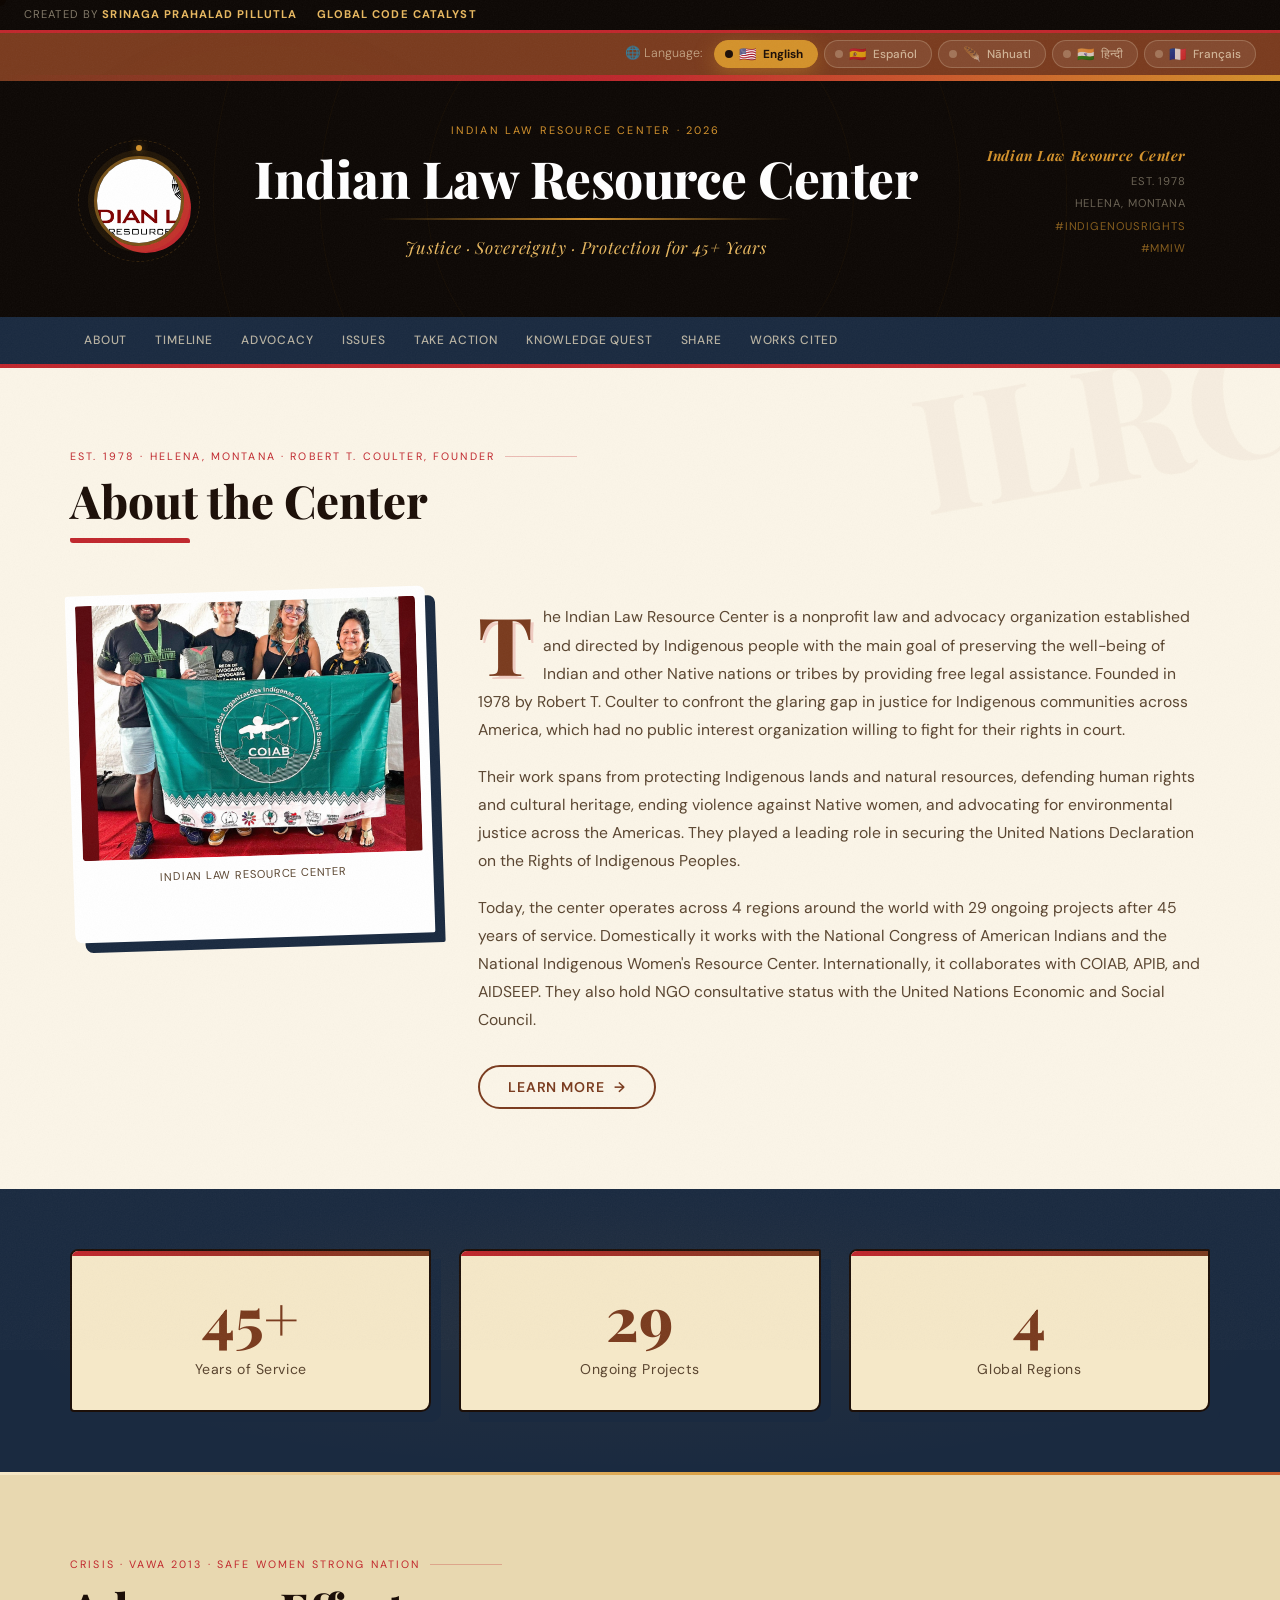
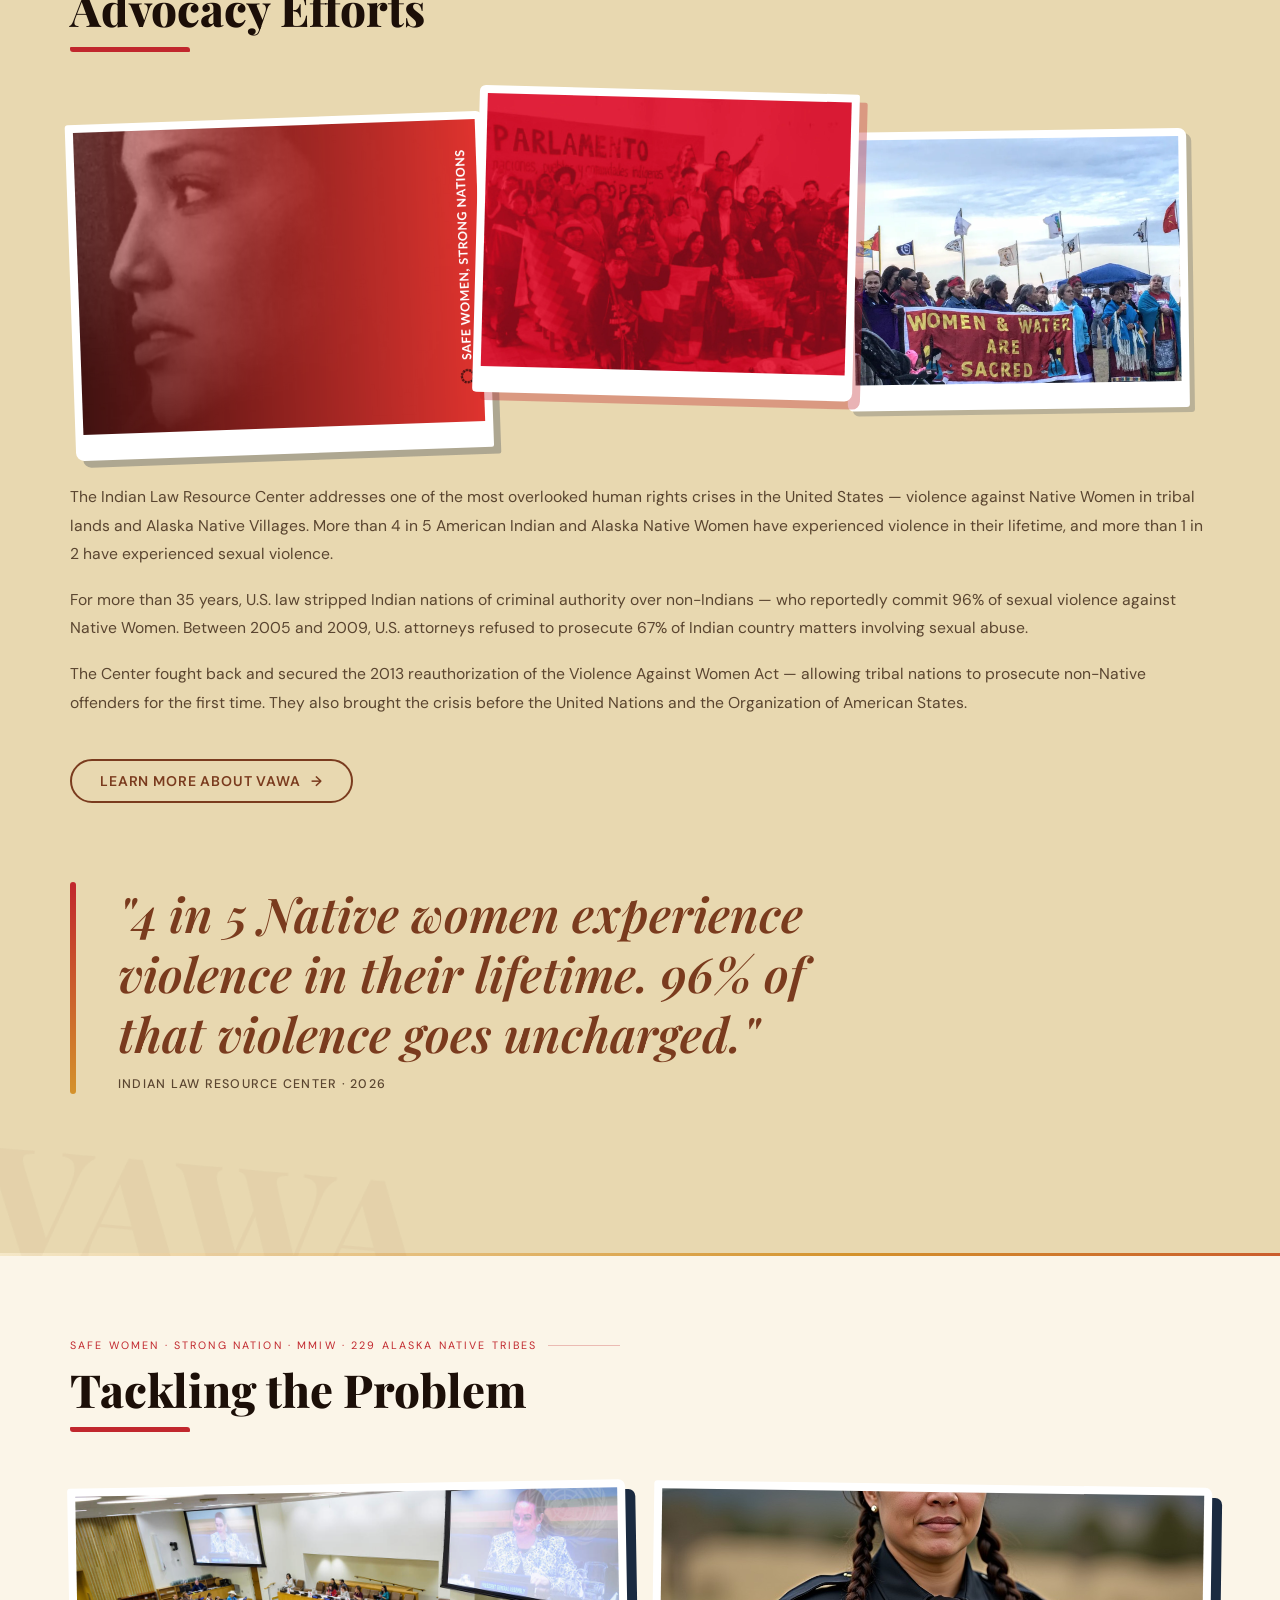
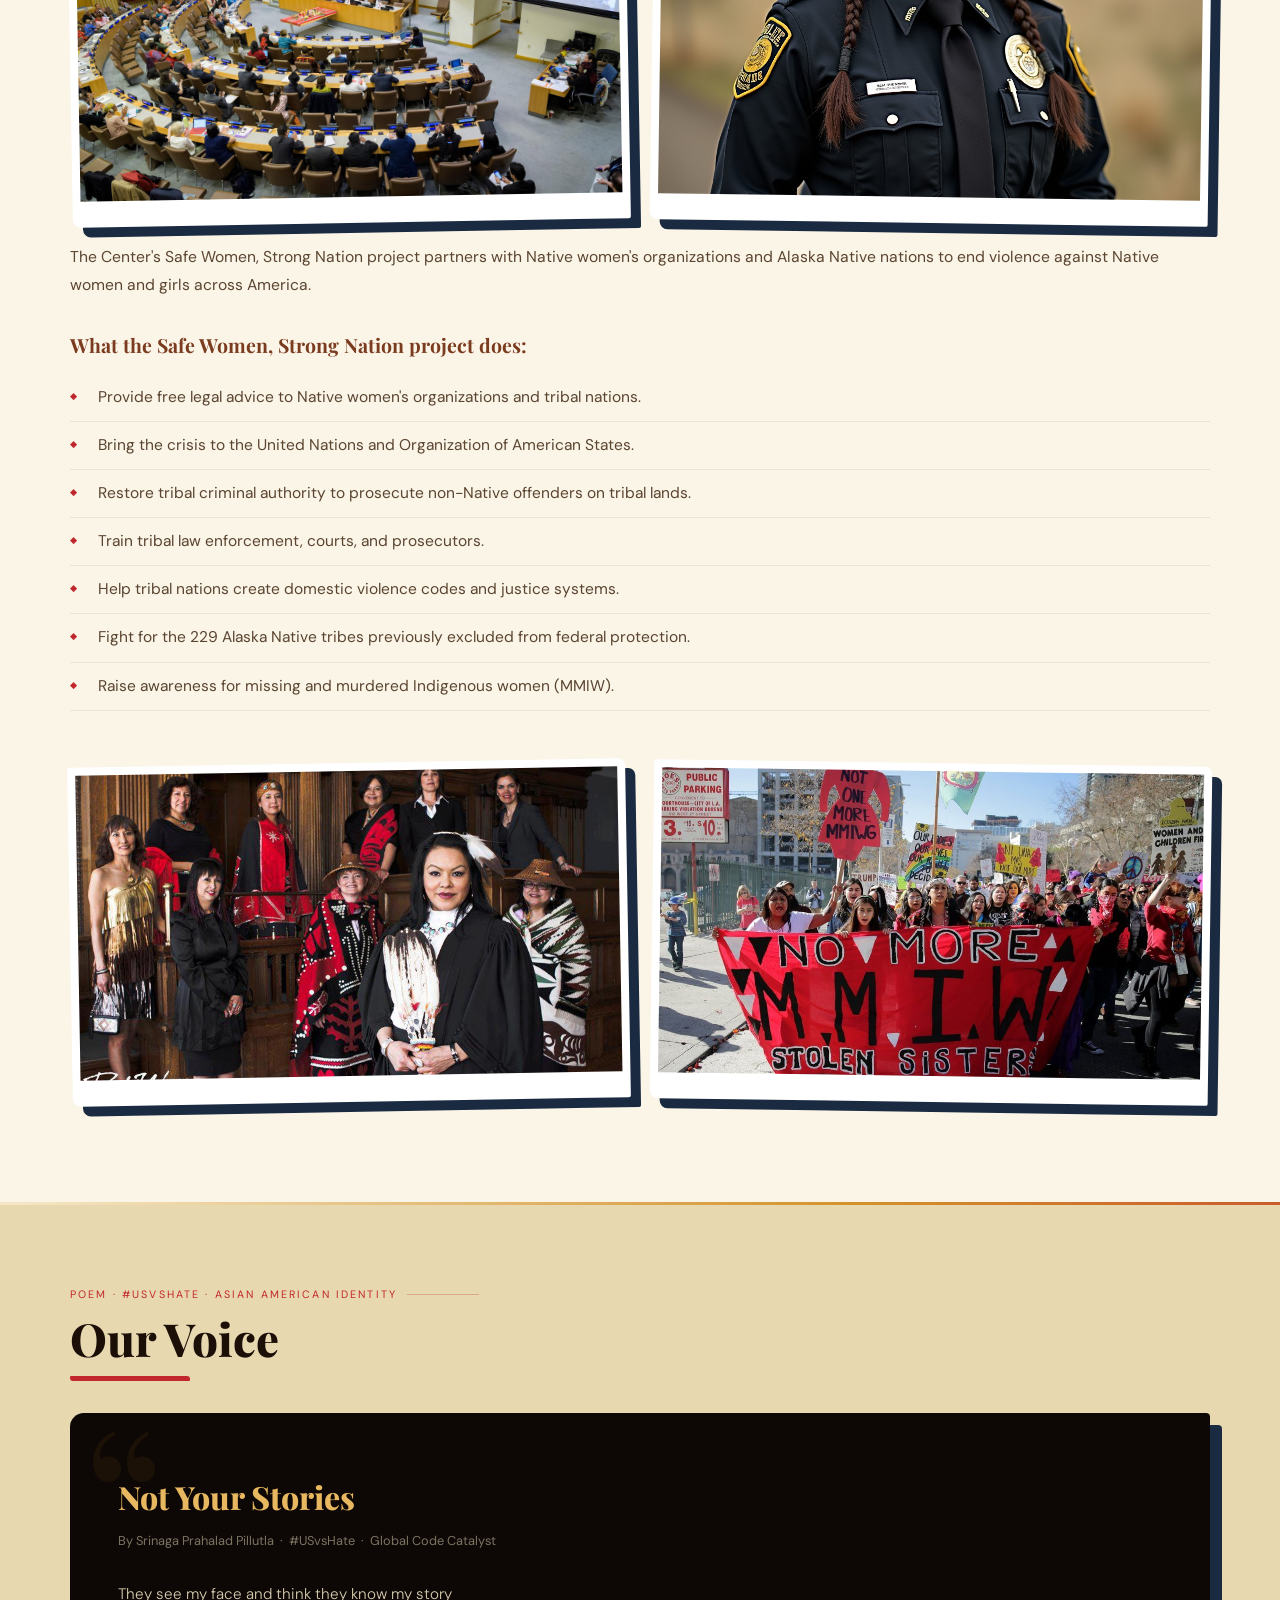
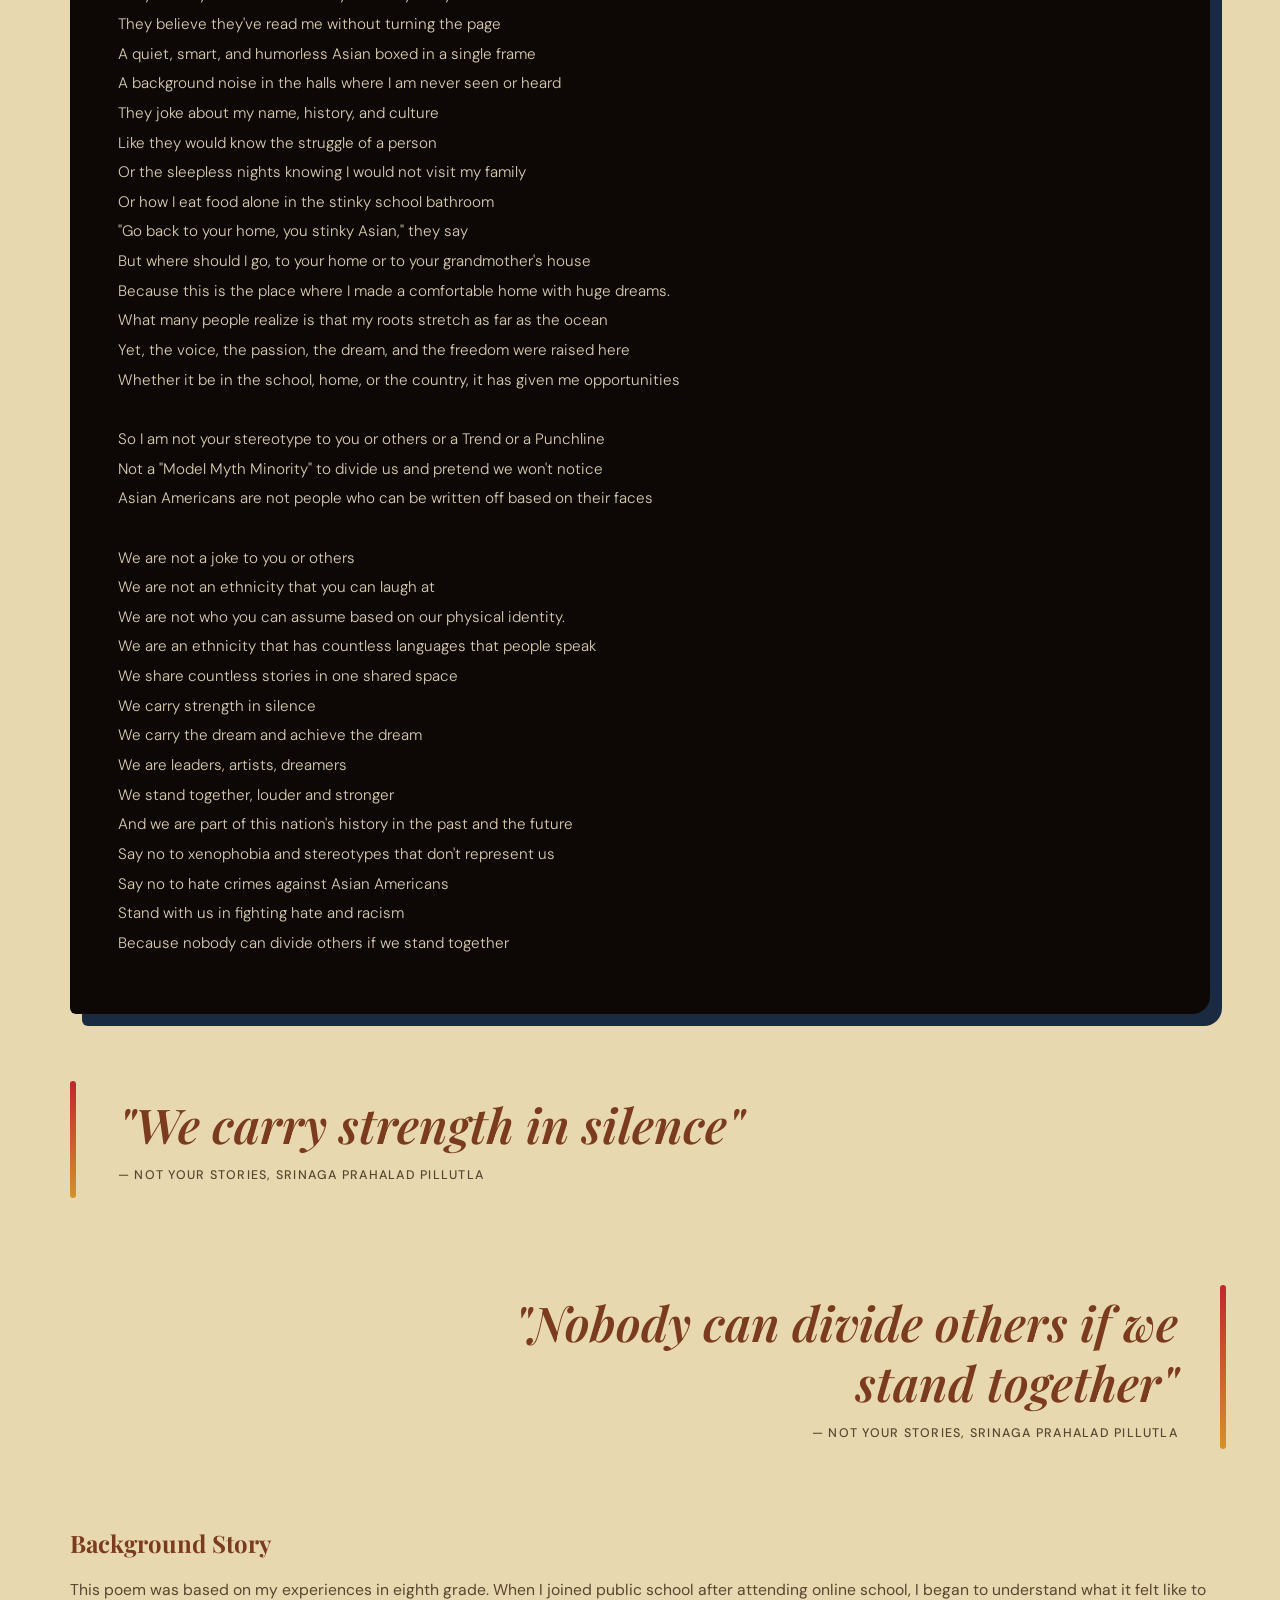
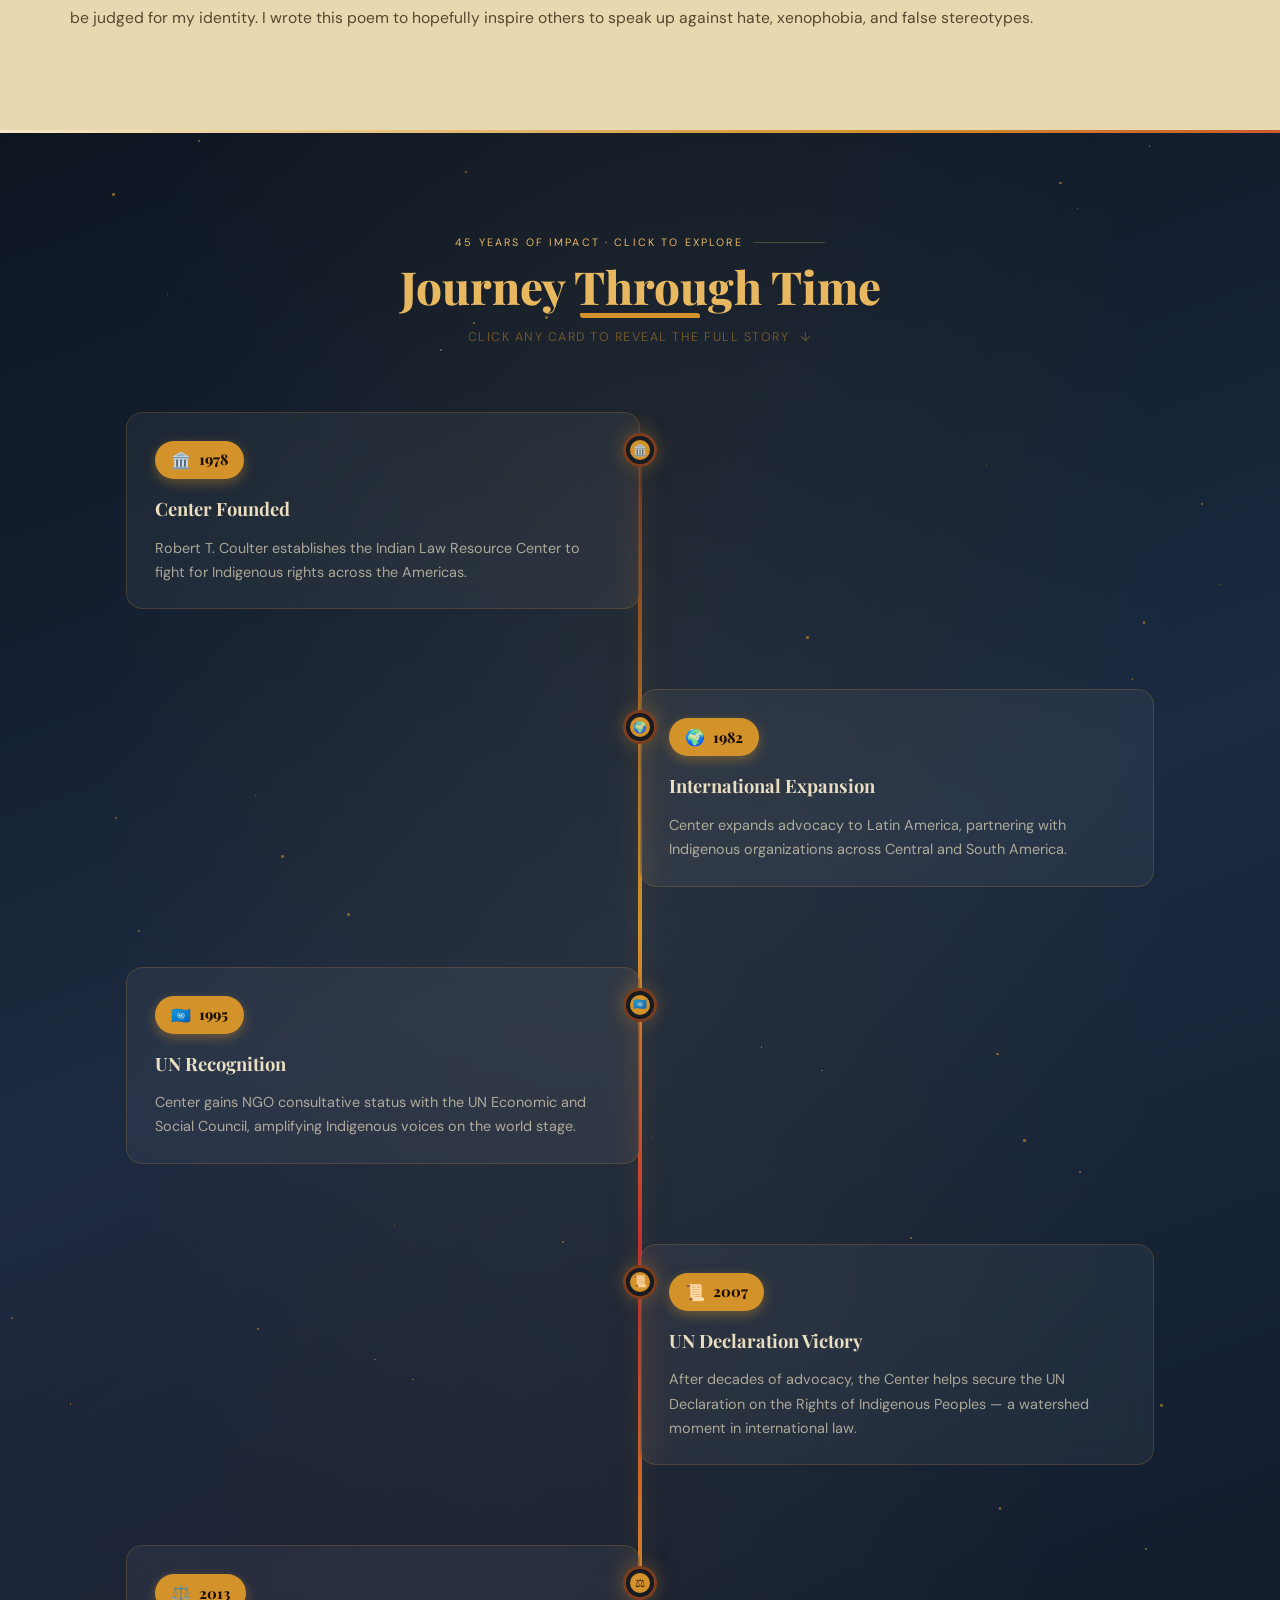
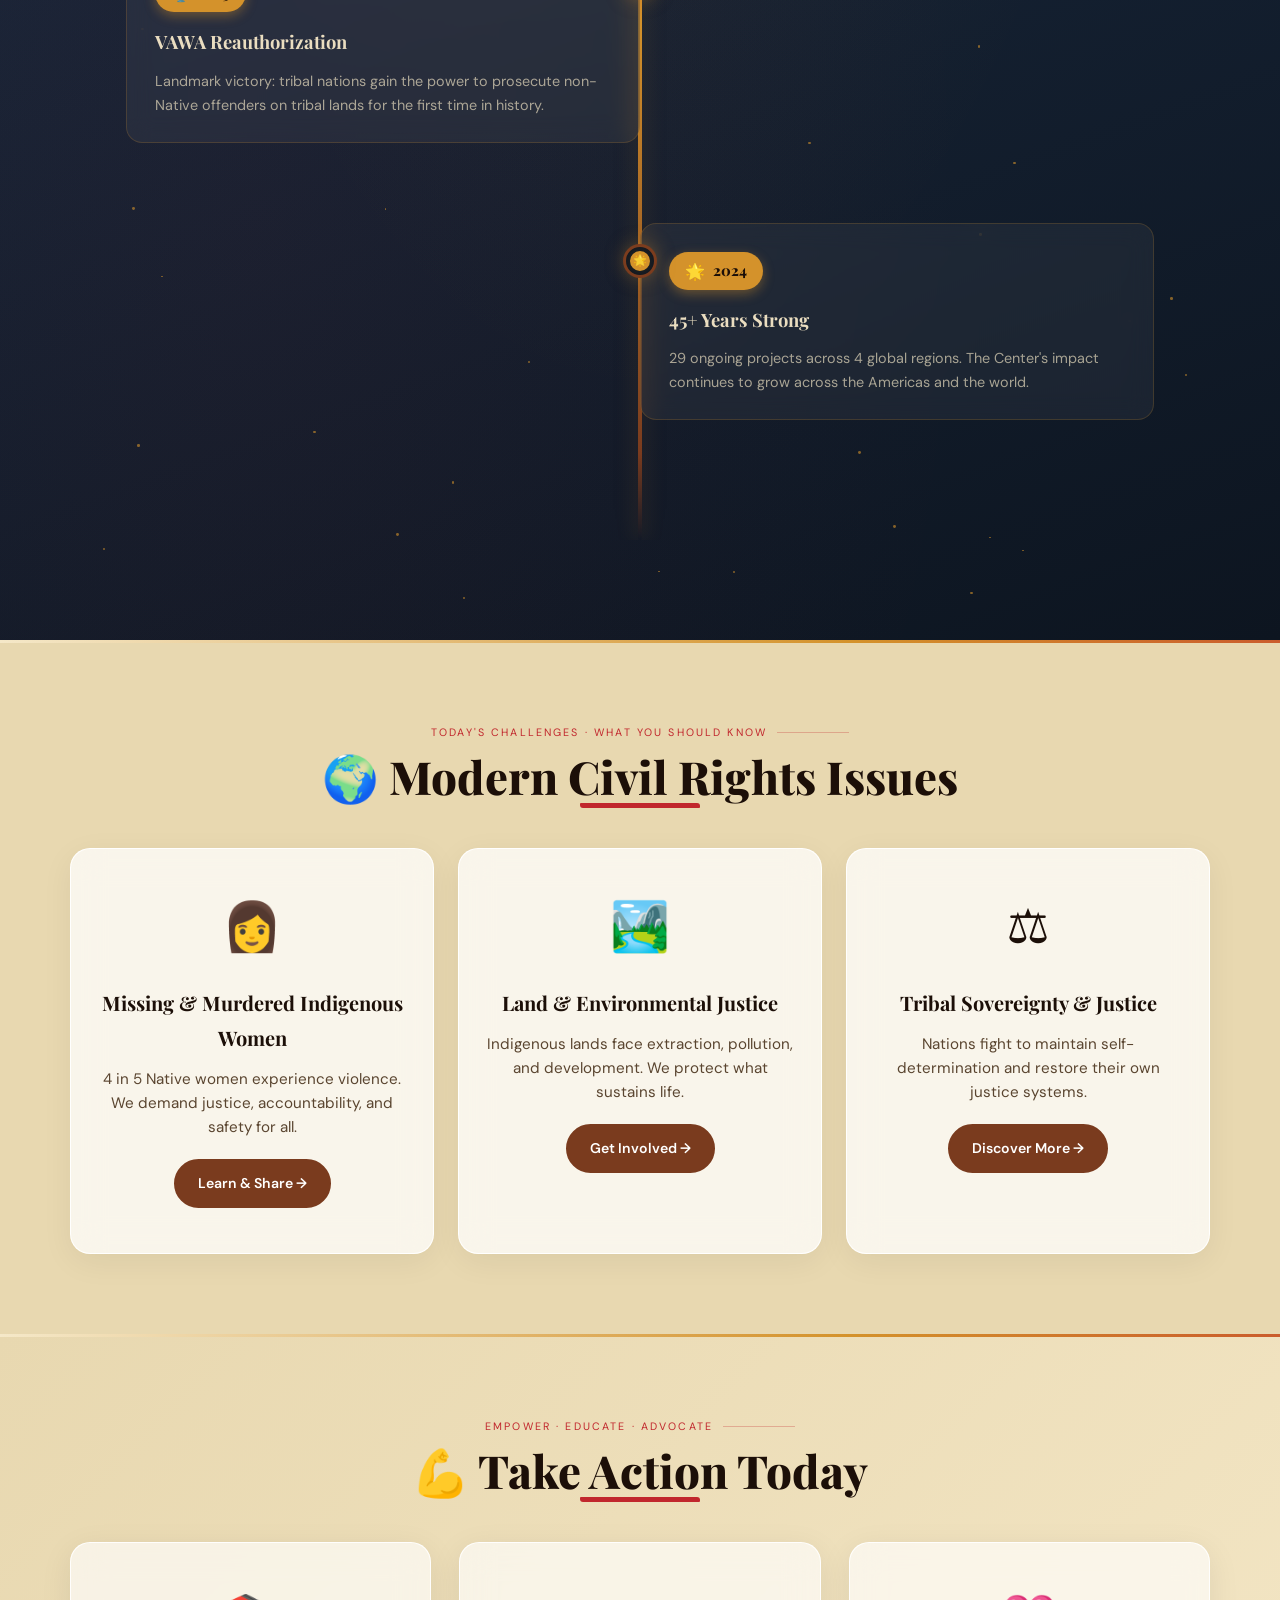
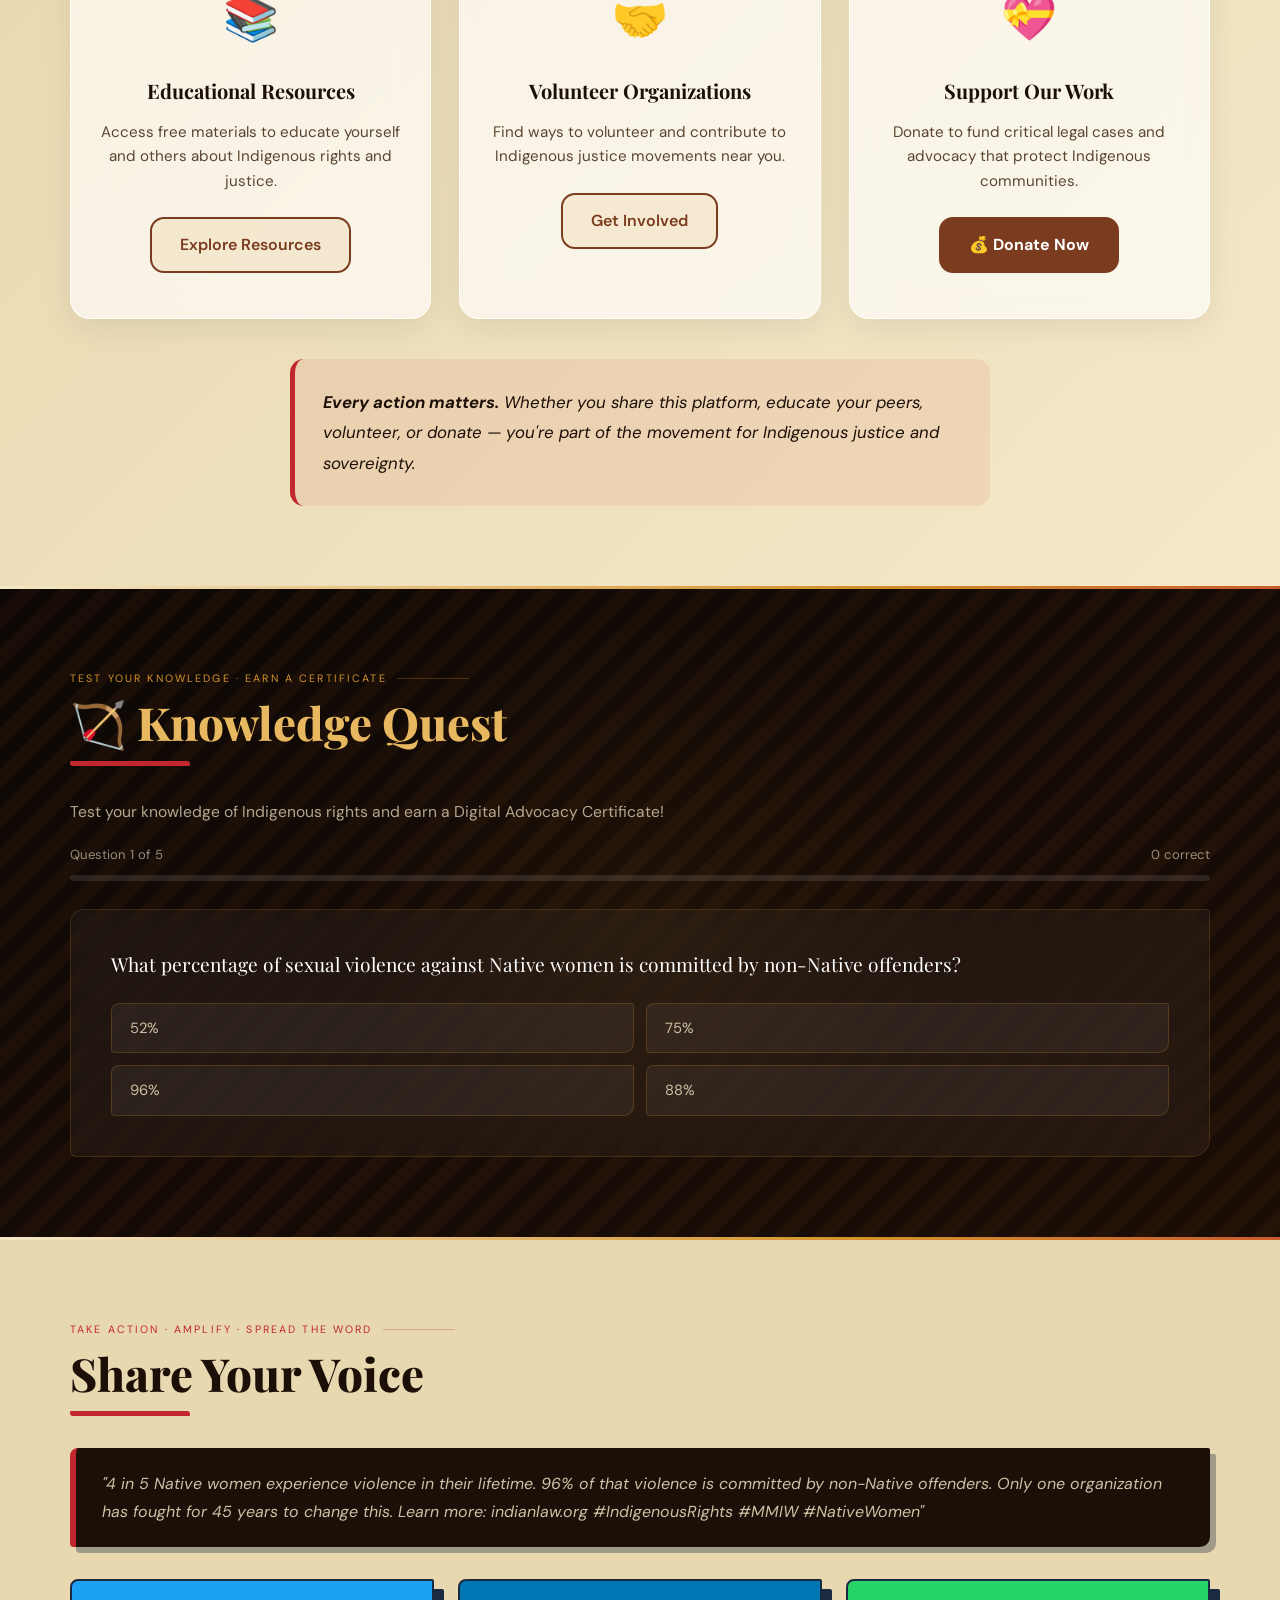
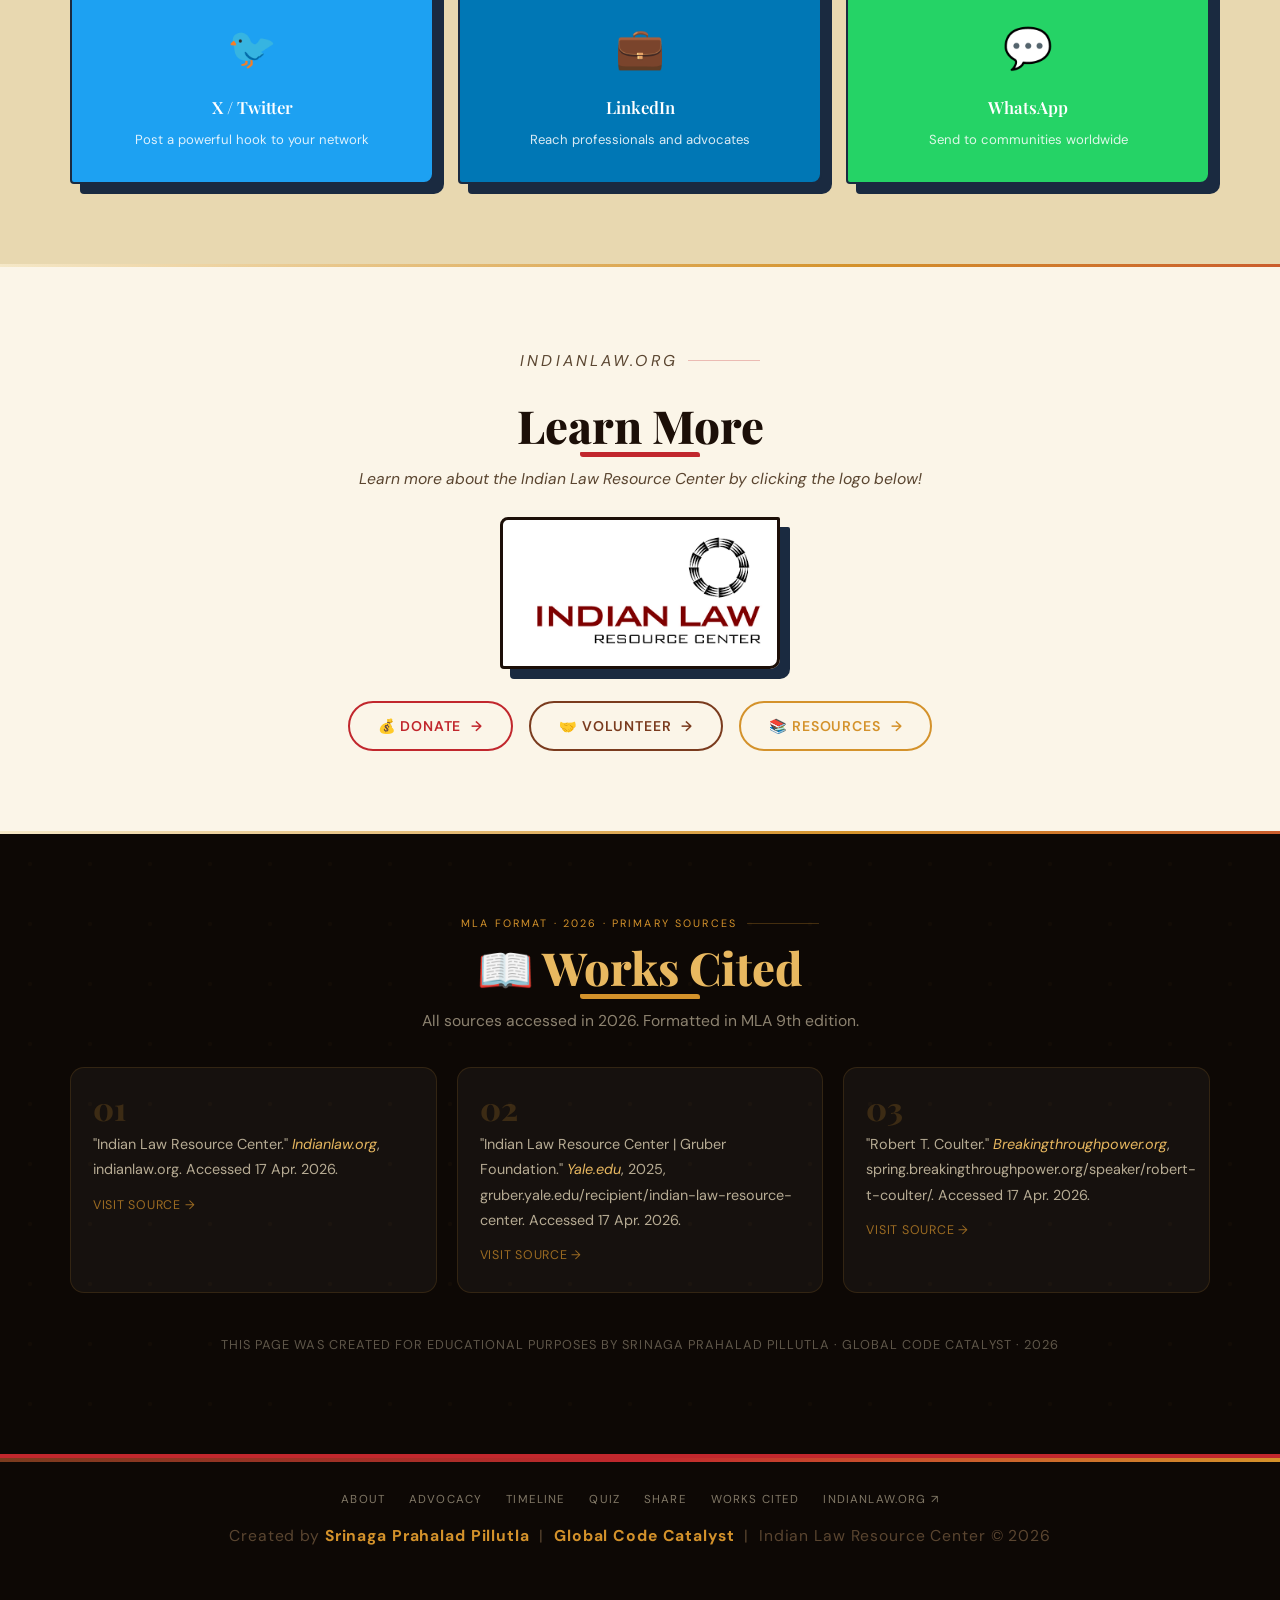
==== commit 9bc41d13: "fixed something else" ====
--- a/index.html
+++ b/index.html
@@ -662,7 +662,7 @@
 <!-- PAGE INFO -->
 <div class="page-info">
   <span>Created by <strong>Srinaga Prahalad Pillutla</strong></span>
-  <span><strong>Indian Law Resource Center</strong></span>
+  <span><strong>Global Code Catalyst</strong></span>
 </div>
 
 <!-- LANGUAGE BAR -->
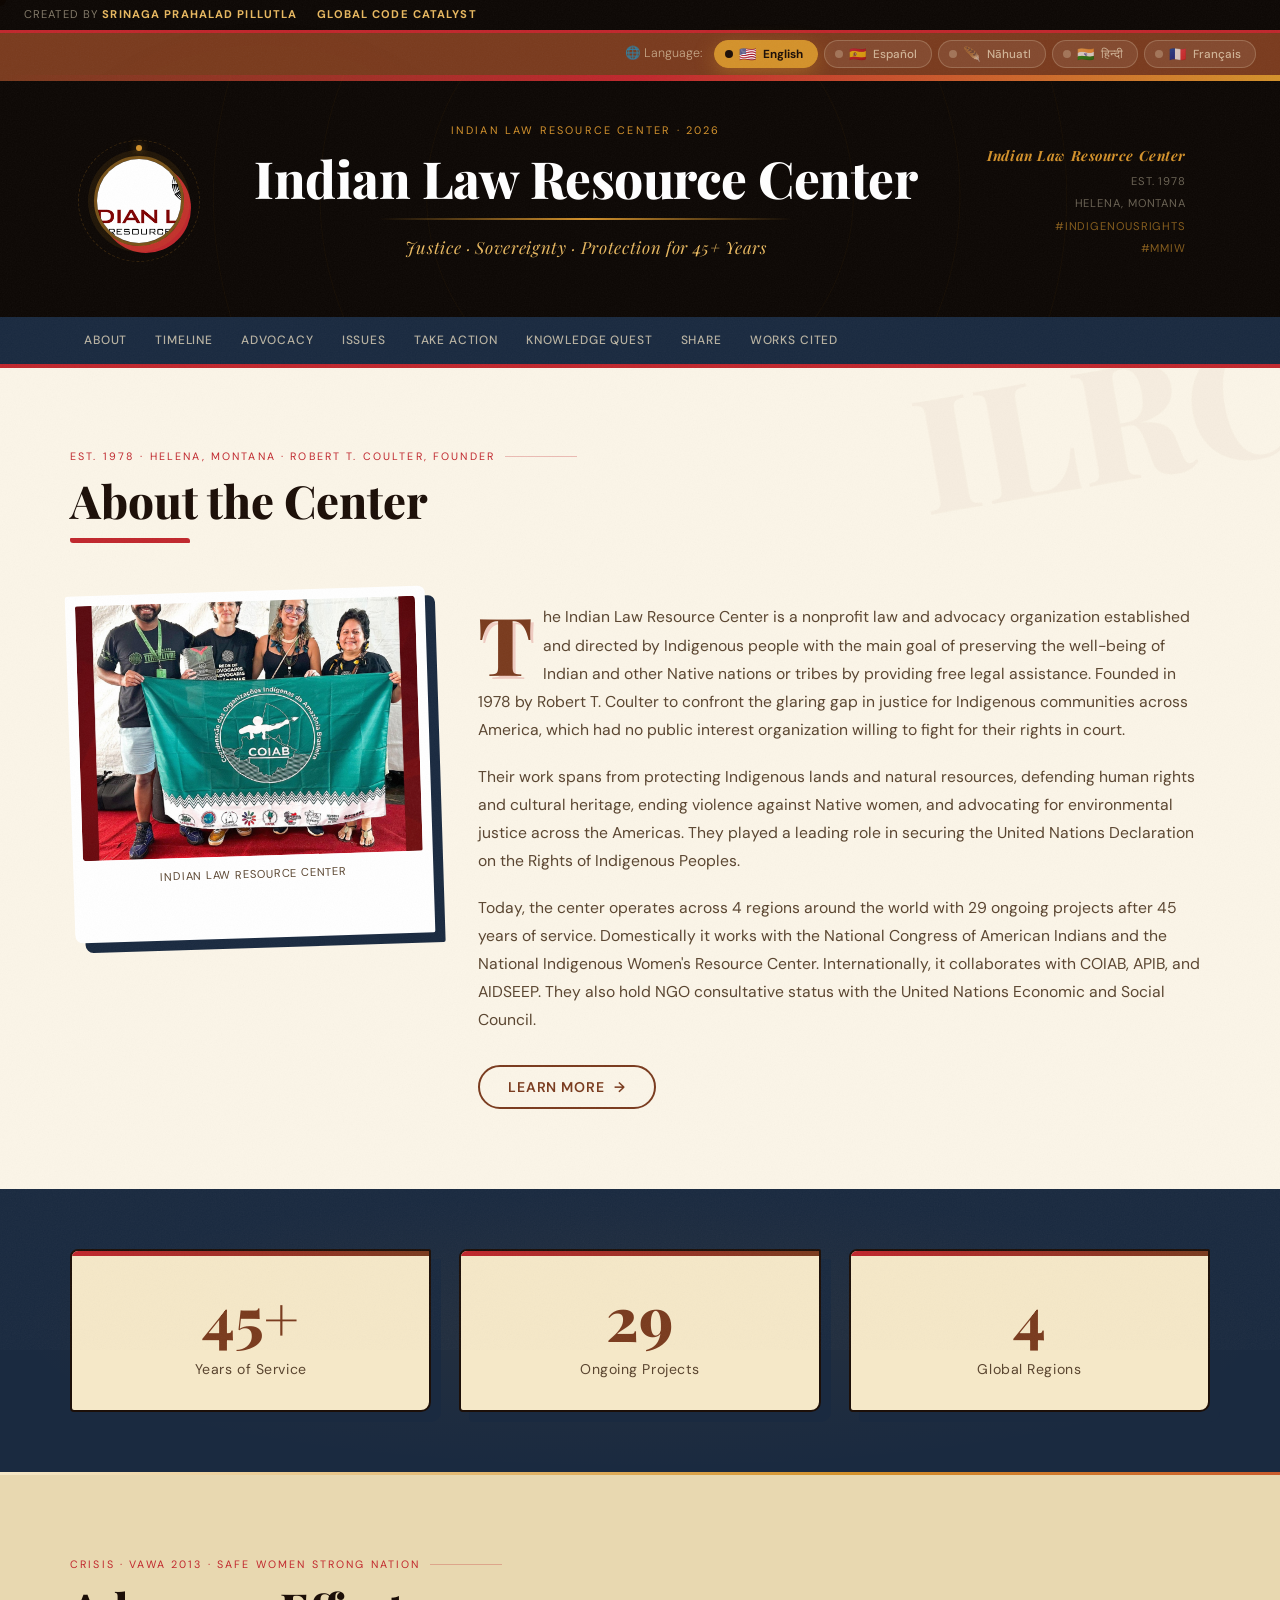
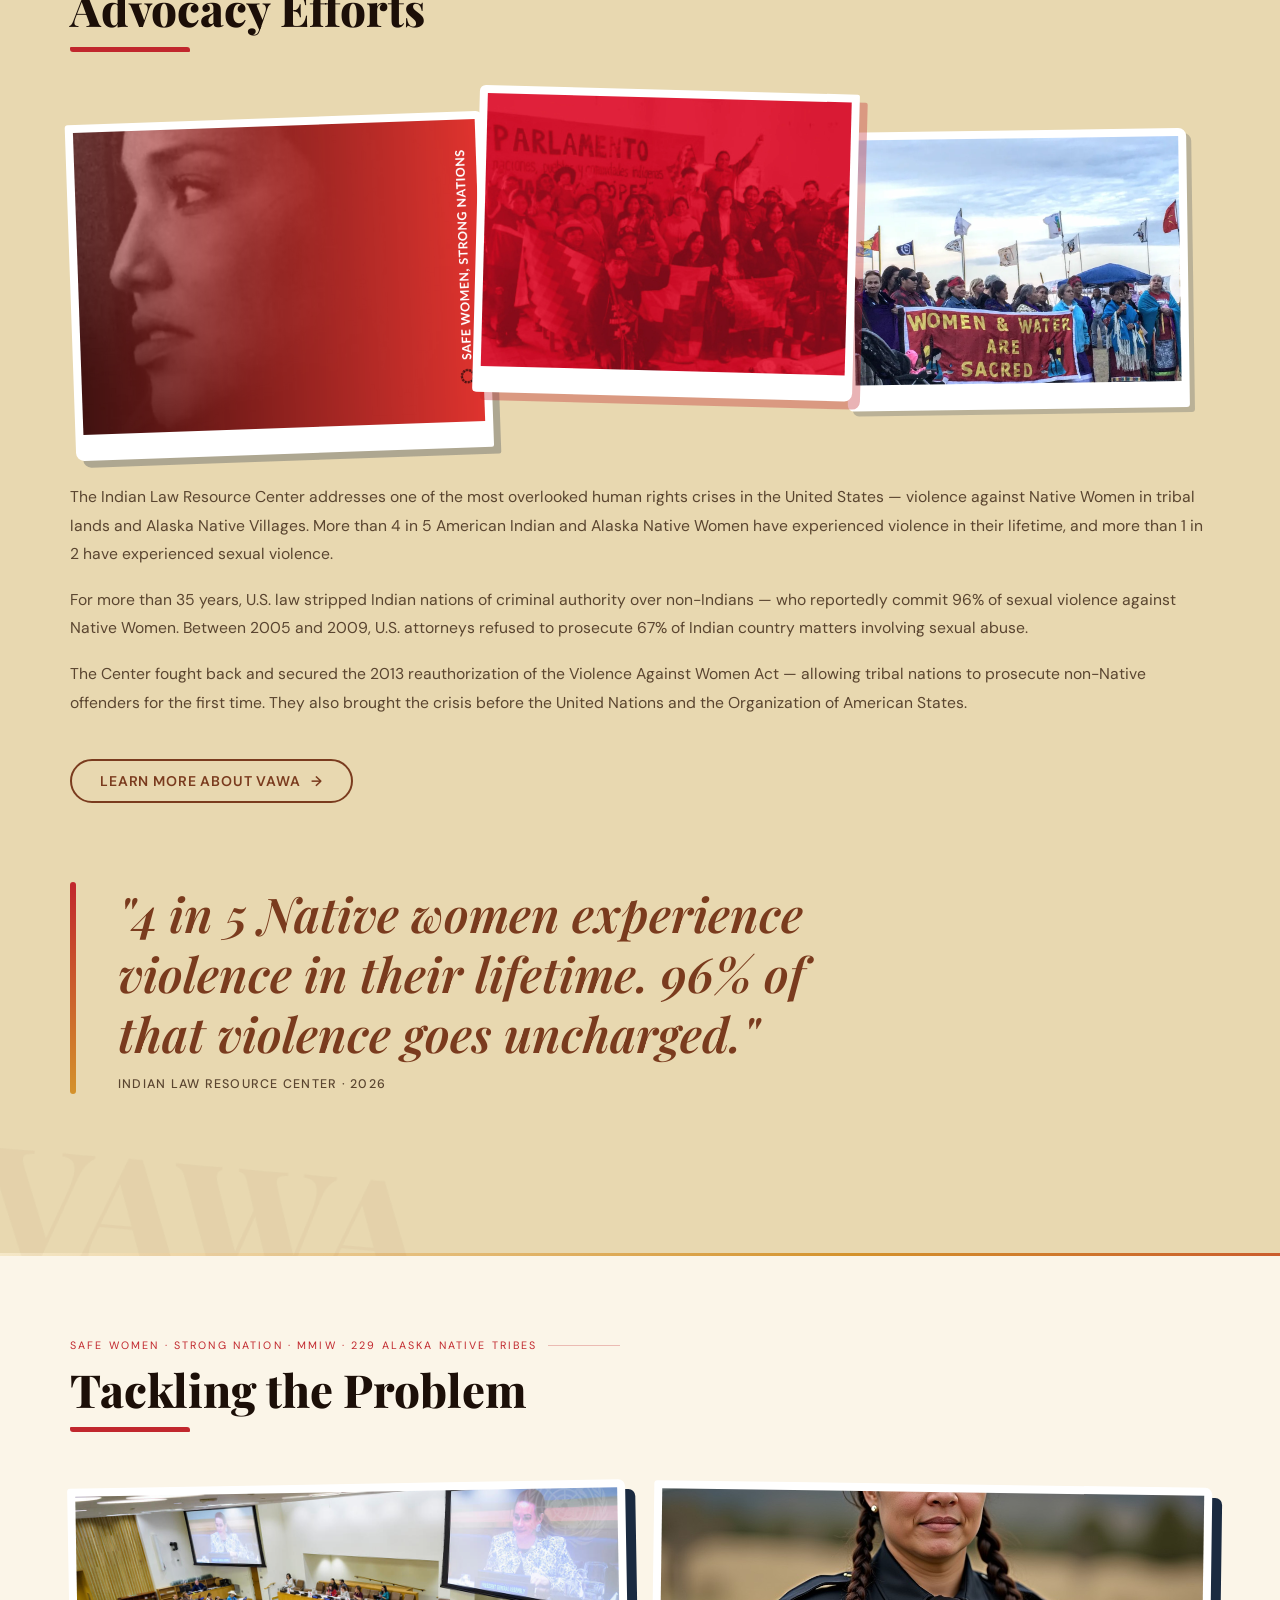
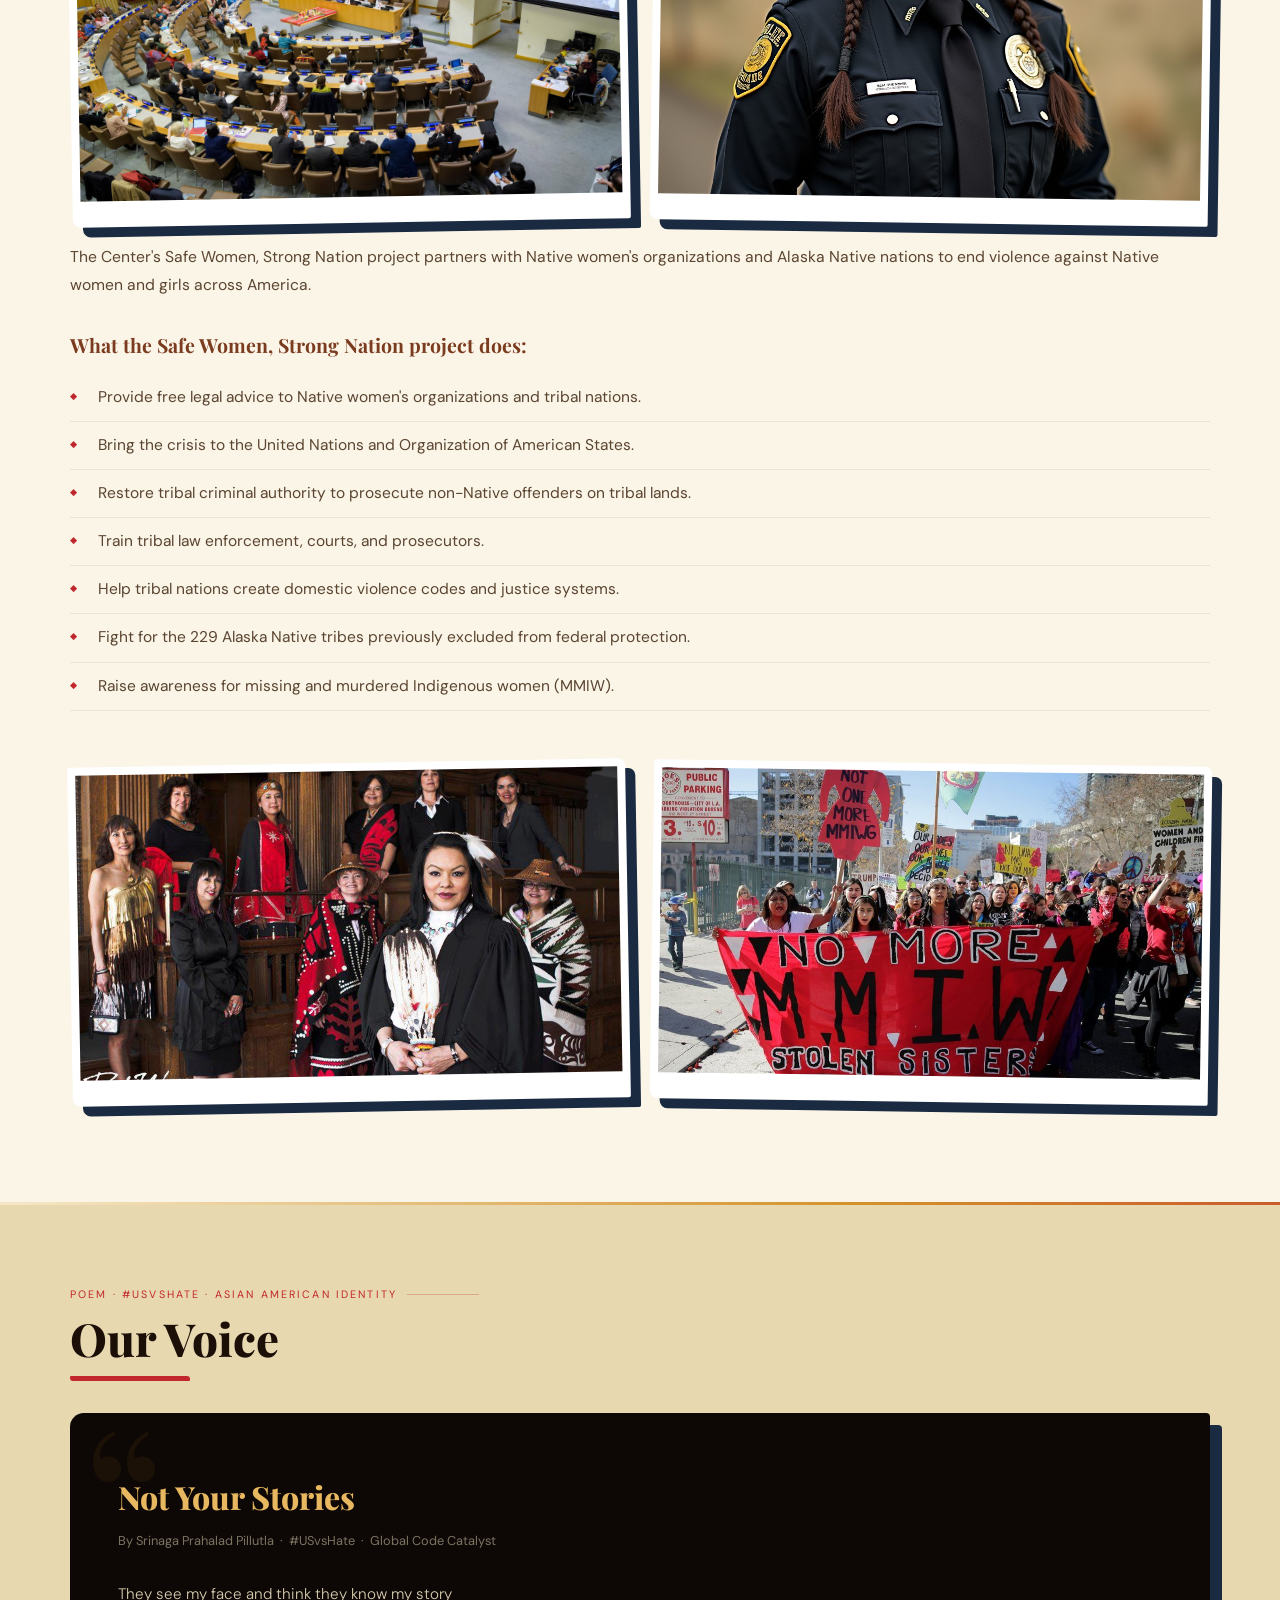
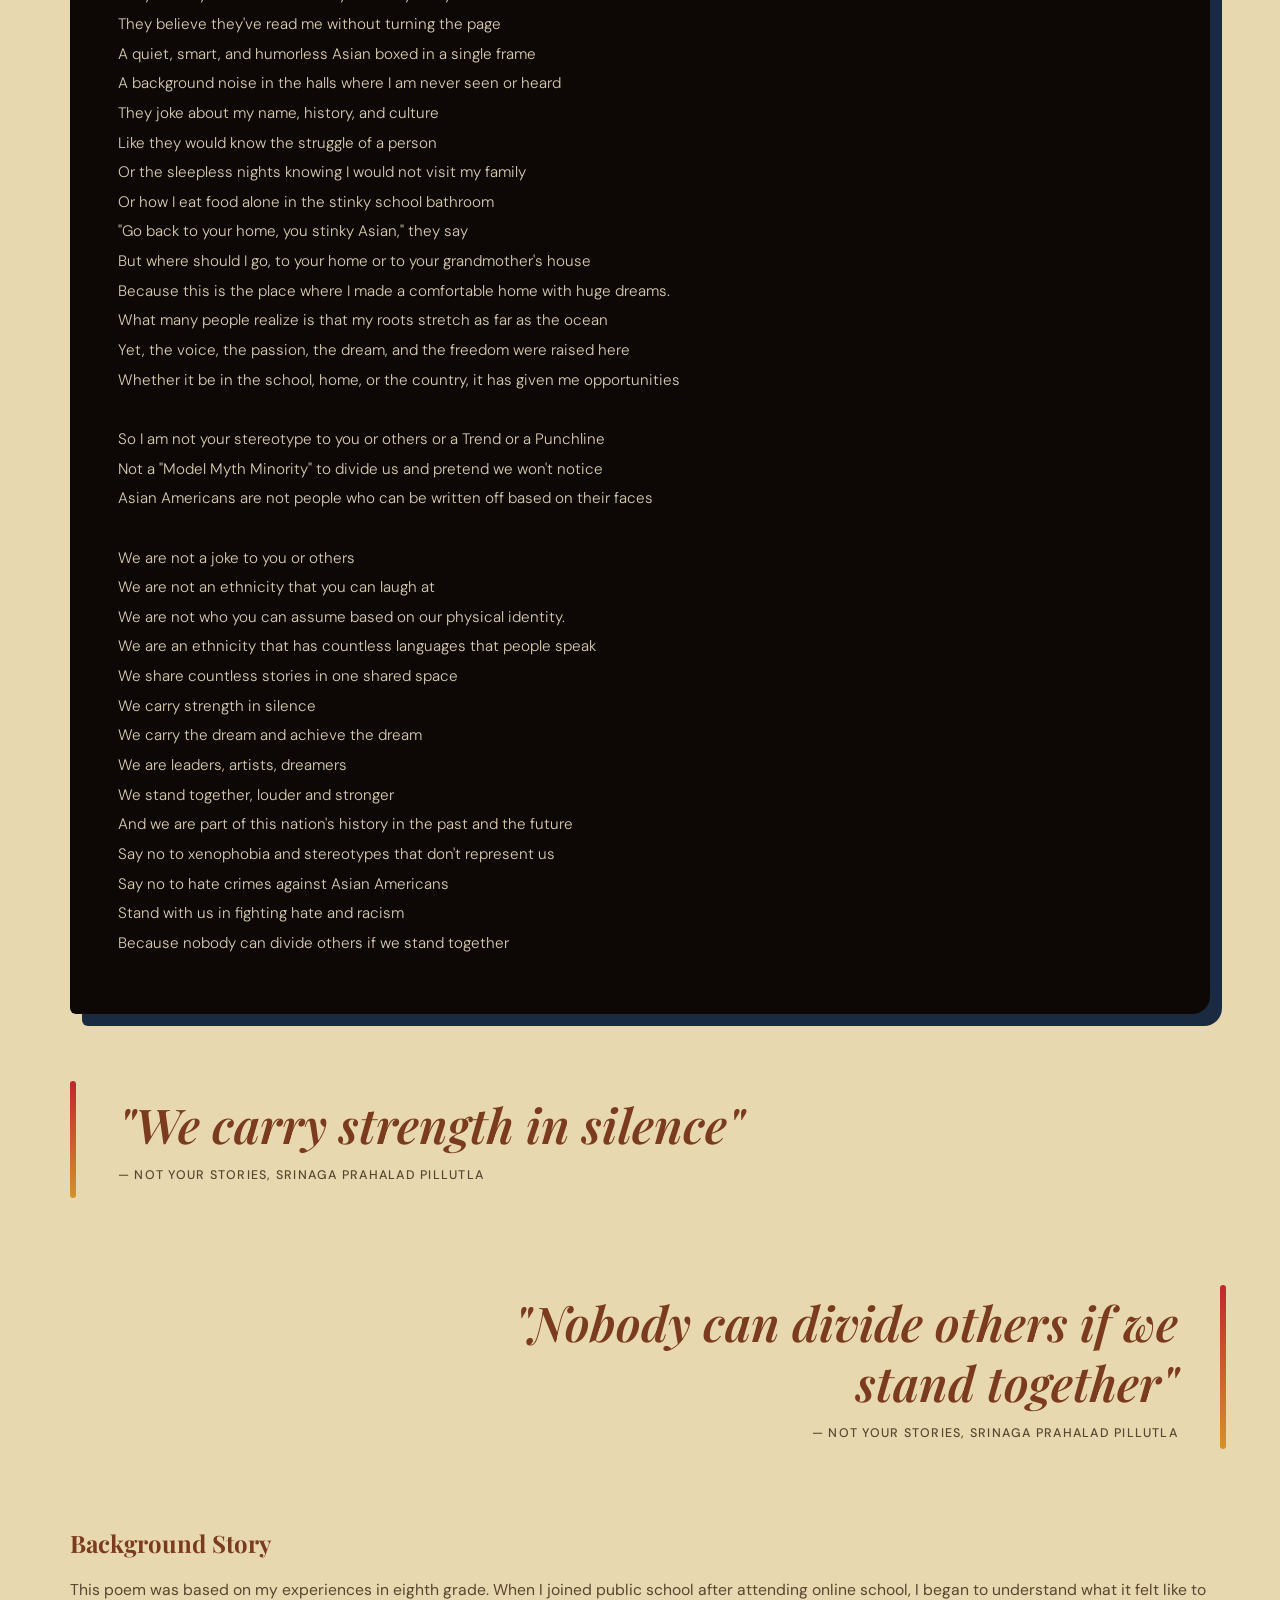
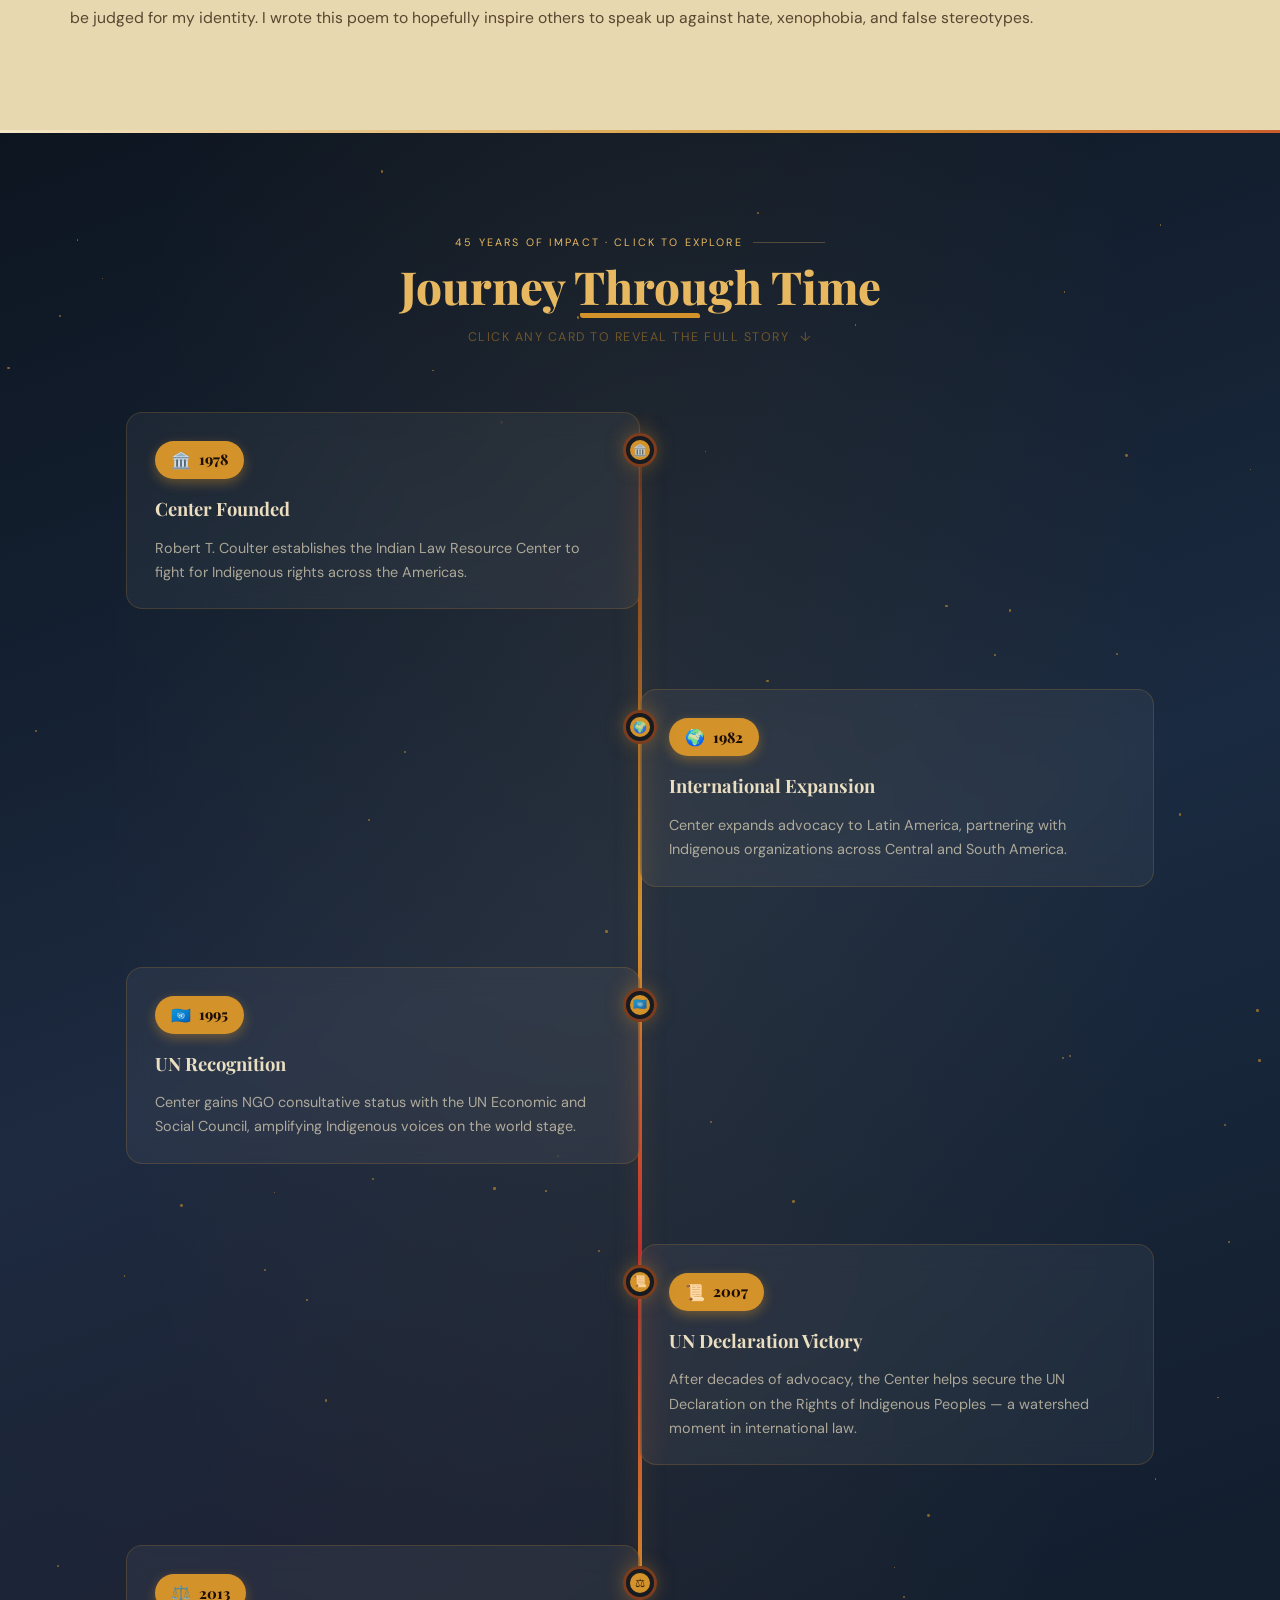
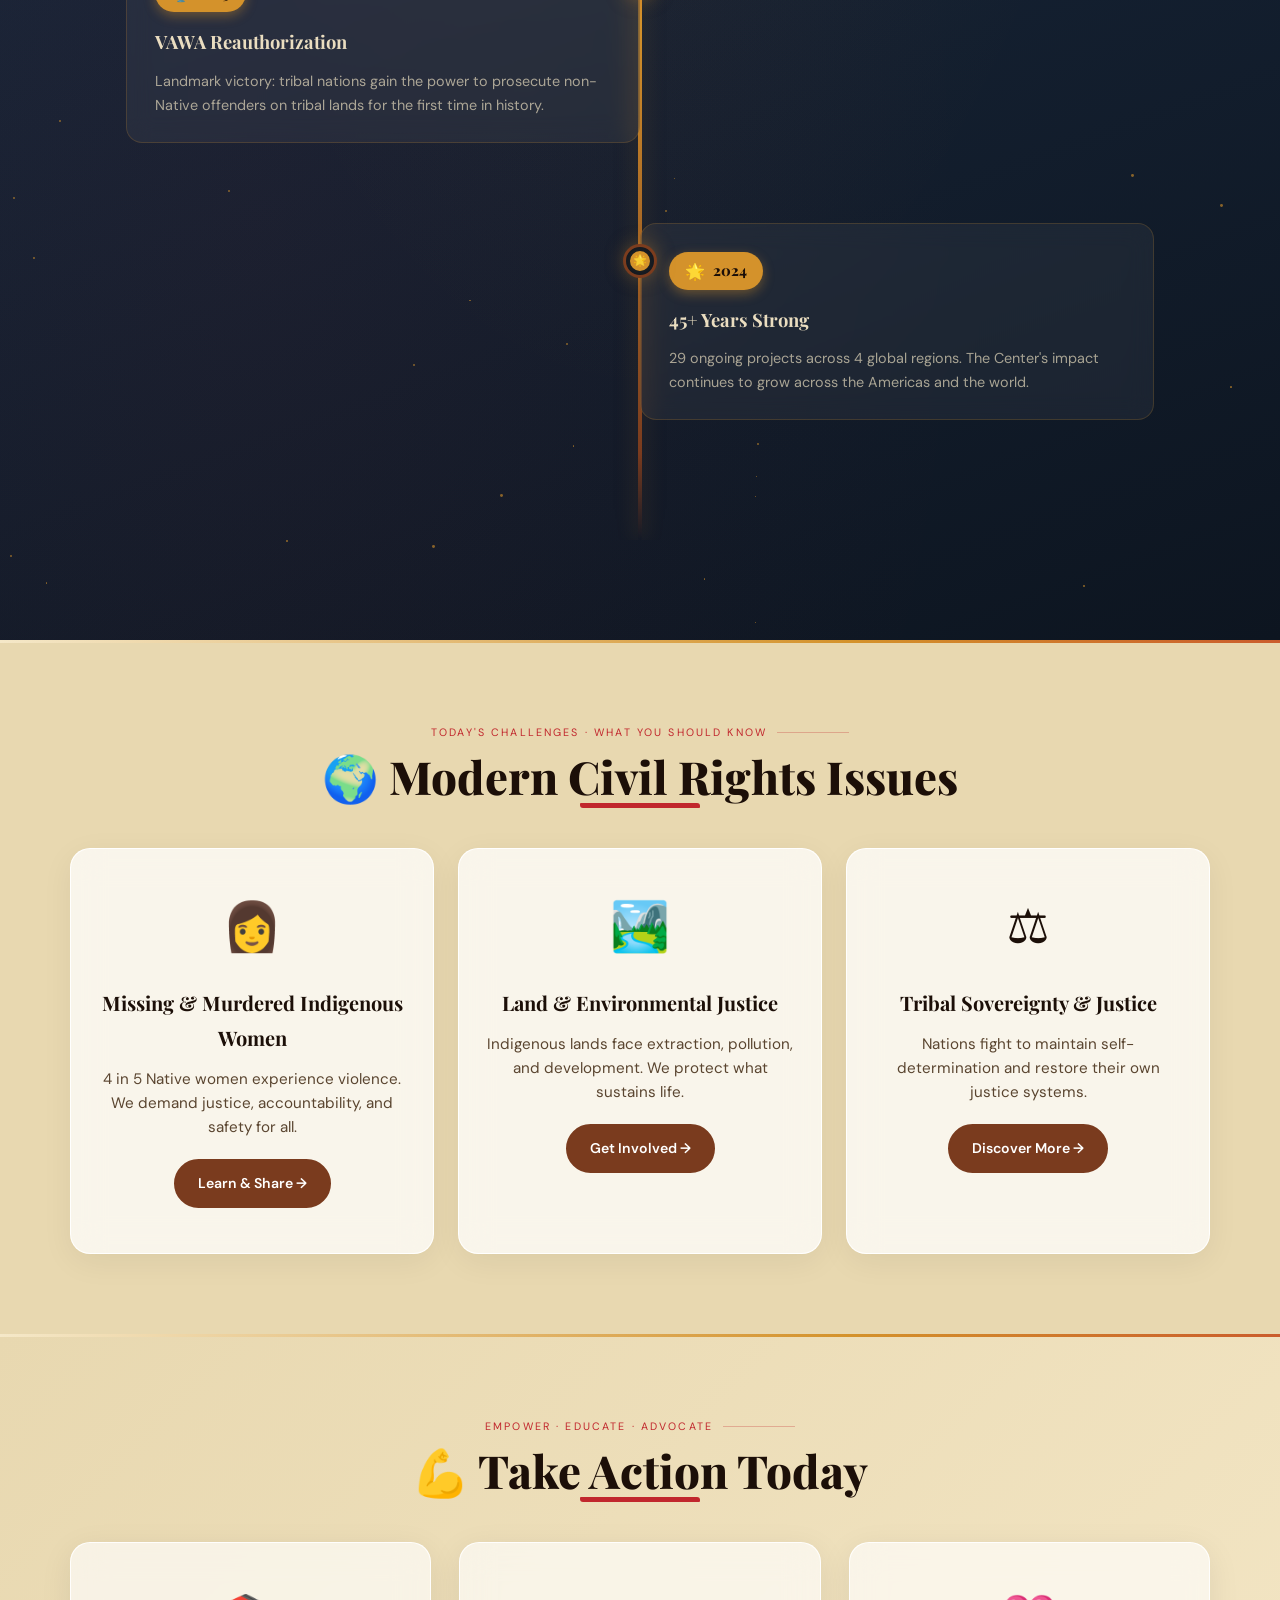
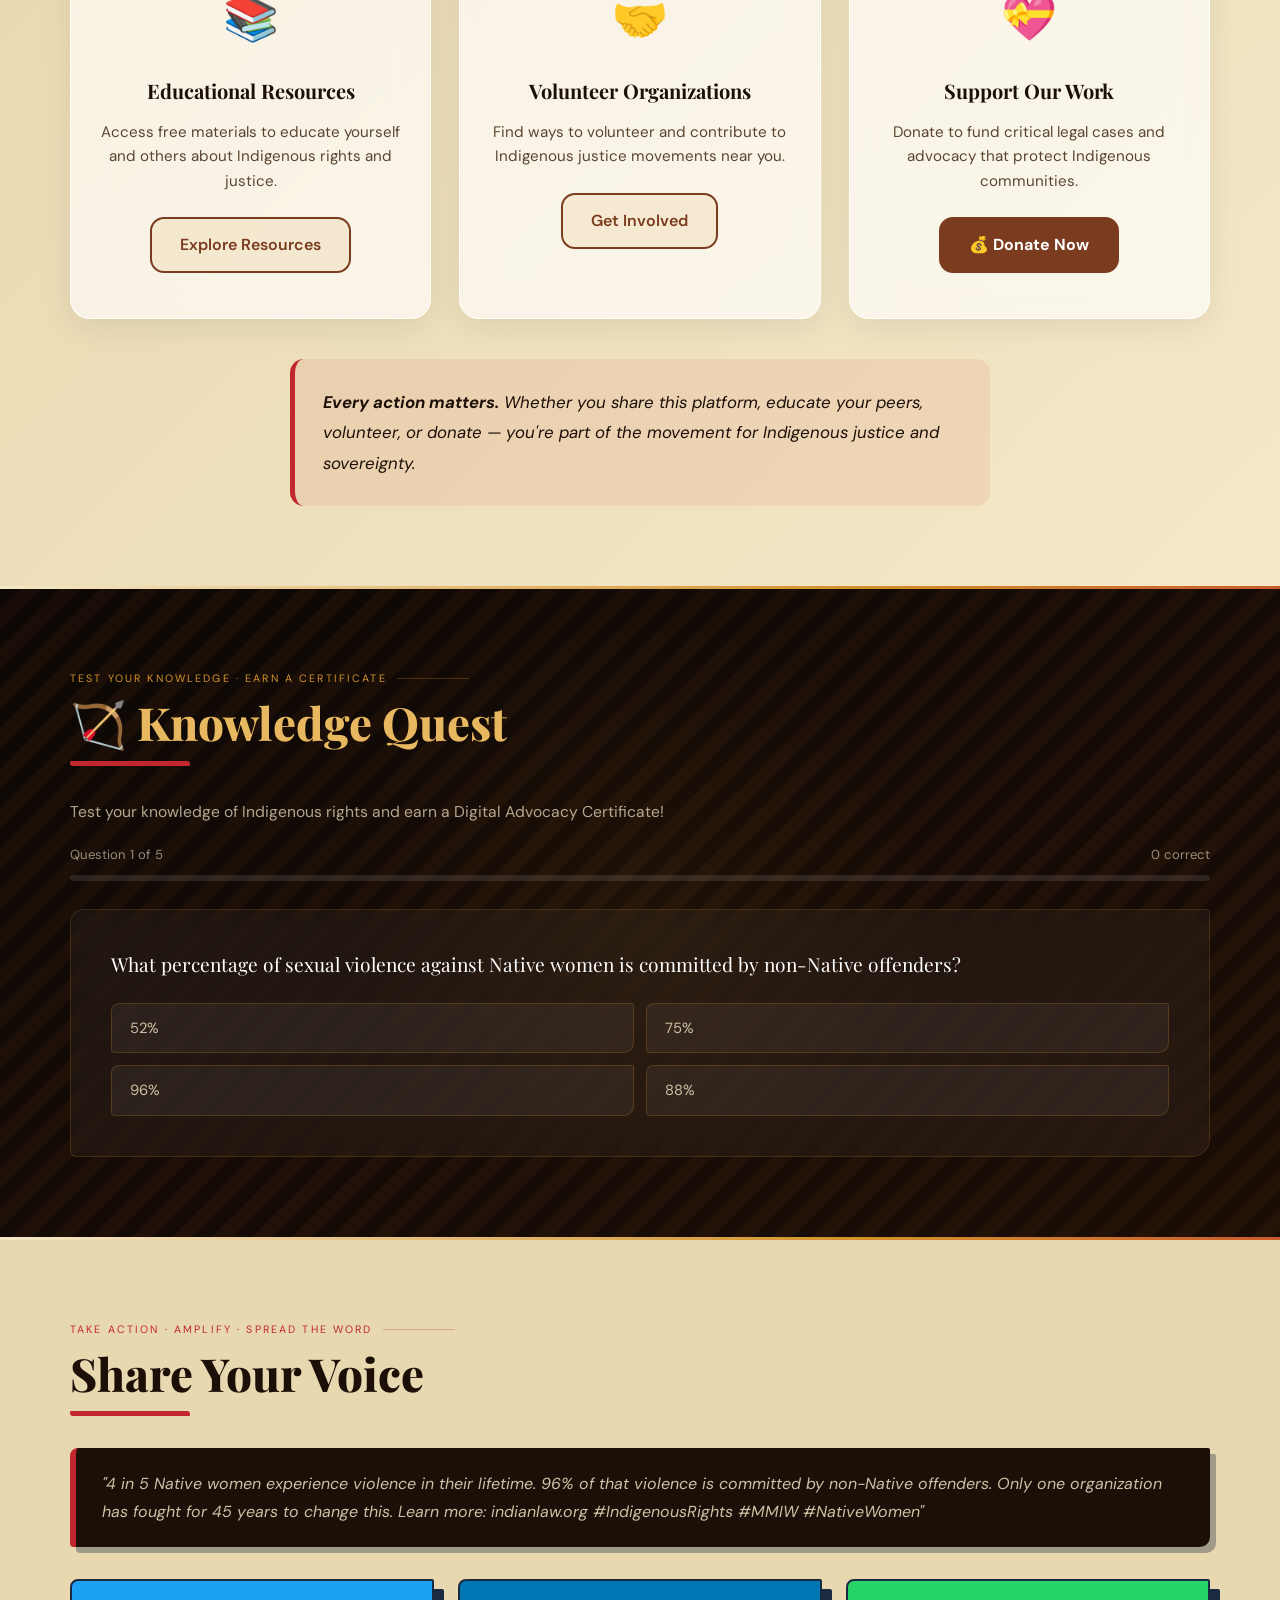
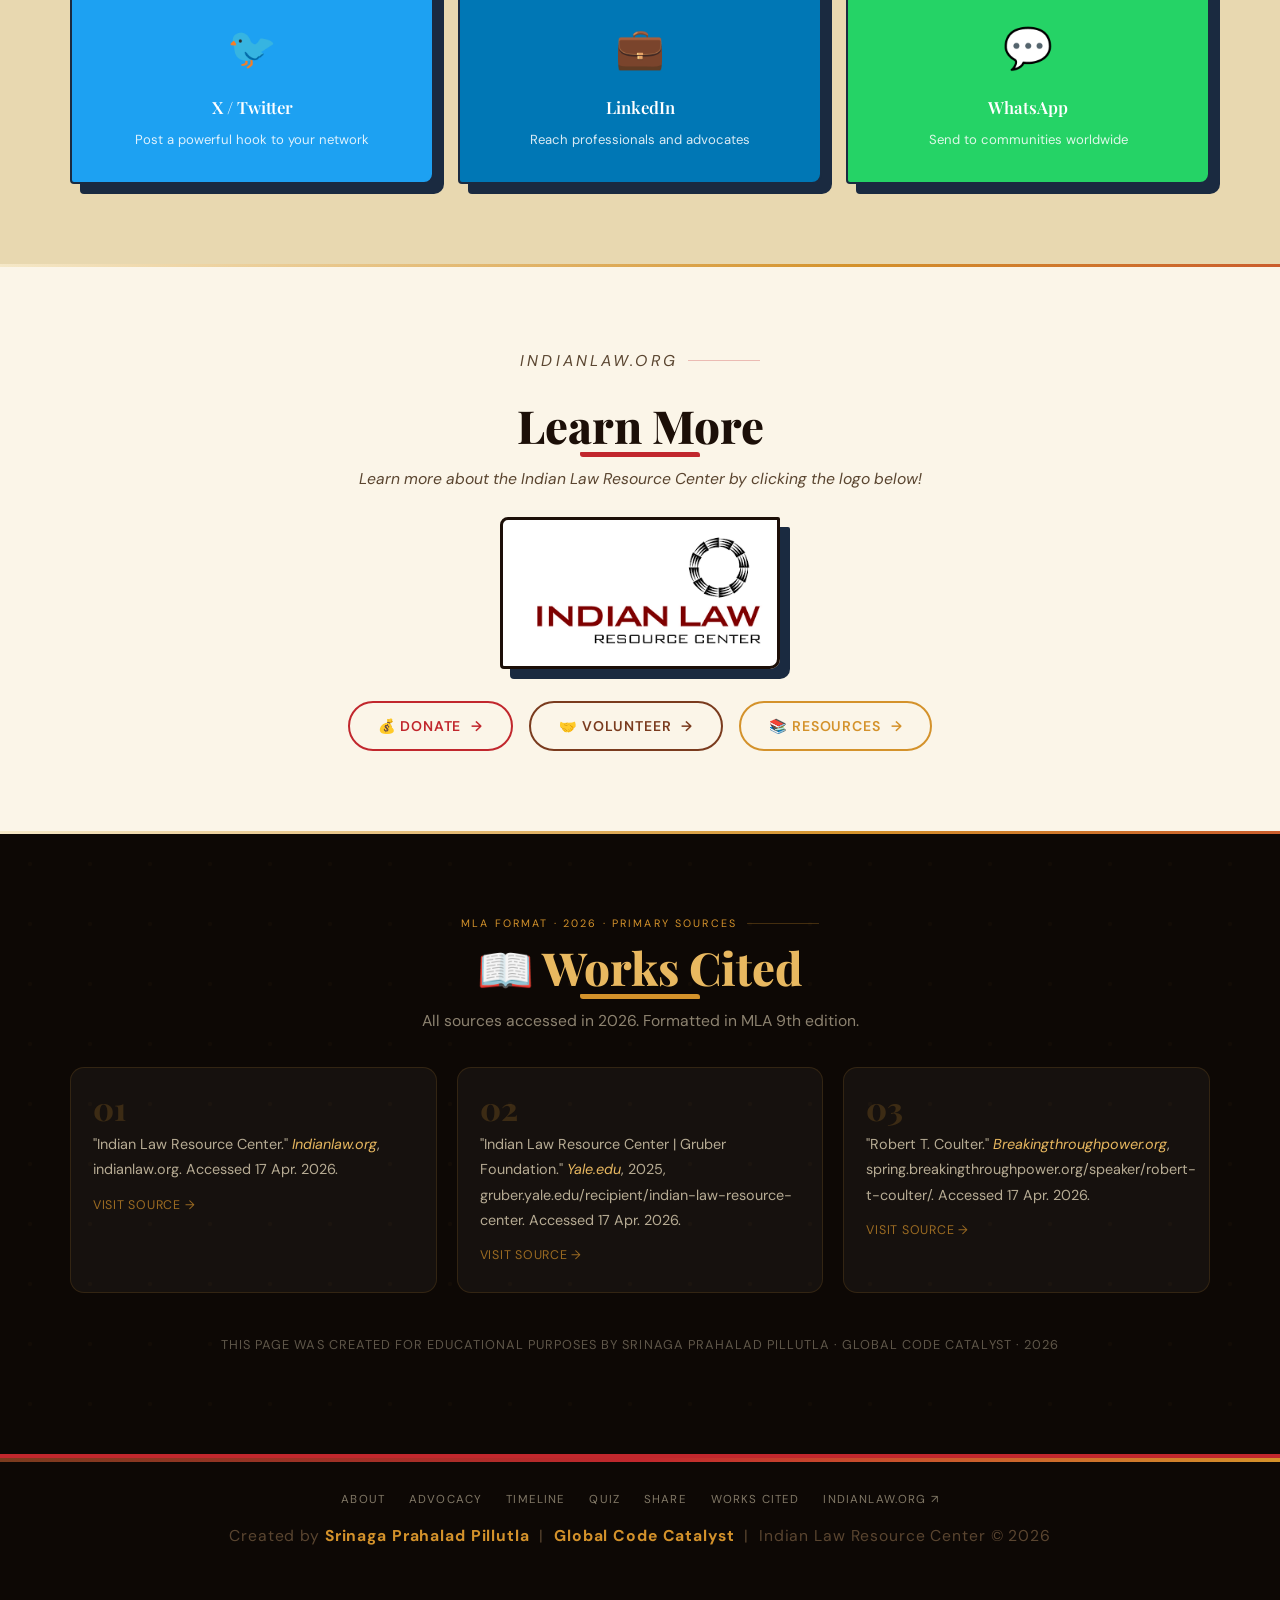
==== commit d4e007e0: "fixed the issues with linking" ====
--- a/index.html
+++ b/index.html
@@ -1468,7 +1468,8 @@
         <p data-lang="nah">Nahui itech macuilli cihuatl oquicuic nemouhtiliztli. Ticnequi tlahtol.</p>
         <p data-lang="hi">5 में से 4 मूल महिलाएं हिंसा का अनुभव करती हैं। हम सभी के लिए न्याय, जवाबदेही और सुरक्षा की मांग करते हैं।</p>
         <p data-lang="fr">4 femmes autochtones sur 5 subissent des violences. Nous exigeons justice, responsabilité et sécurité pour toutes.</p>
-        <a href="#share" class="issue-btn">
+        <!-- FIX: scroll to #share section instead of broken link -->
+        <a href="#share" class="issue-btn" onclick="event.preventDefault();document.getElementById('share').scrollIntoView({behavior:'smooth'})">
           <span data-lang="en">Learn &amp; Share →</span>
           <span data-lang="es">Aprende y Comparte →</span>
           <span data-lang="nah">Xicmati →</span>
@@ -1488,7 +1489,8 @@
         <p data-lang="nah">In masehual tlalli nemouhtilia. Ticpalehuia in tlen ticnequi.</p>
         <p data-lang="hi">स्वदेशी भूमि दोहन, प्रदूषण और विकास का सामना कर रही है। हम जीवन को बनाए रखने वाली चीजों की रक्षा करते हैं।</p>
         <p data-lang="fr">Les terres autochtones font face à l'exploitation et la pollution. Nous protégeons ce qui soutient la vie.</p>
-        <a href="#learn-more" class="issue-btn">
+        <!-- FIX: scroll to #learn-more section -->
+        <a href="#learn-more" class="issue-btn" onclick="event.preventDefault();document.getElementById('learn-more').scrollIntoView({behavior:'smooth'})">
           <span data-lang="en">Get Involved →</span>
           <span data-lang="es">Participa →</span>
           <span data-lang="nah">Ximopalehuia →</span>
@@ -1508,7 +1510,8 @@
         <p data-lang="nah">In masehualyotl tlanepanohua itech tlatocayotl ihuan tlahtol.</p>
         <p data-lang="hi">राष्ट्र आत्मनिर्णय बनाए रखने और अपने न्याय प्रणालियों को बहाल करने के लिए लड़ते हैं।</p>
         <p data-lang="fr">Les nations se battent pour maintenir leur autodétermination et restaurer leurs systèmes de justice.</p>
-        <a href="#advocacy" class="issue-btn">
+        <!-- FIX: scroll to #advocacy section -->
+        <a href="#advocacy" class="issue-btn" onclick="event.preventDefault();document.getElementById('advocacy').scrollIntoView({behavior:'smooth'})">
           <span data-lang="en">Discover More →</span>
           <span data-lang="es">Descubre Más →</span>
           <span data-lang="nah">Ximotlachiali →</span>
@@ -1553,7 +1556,8 @@
         <p data-lang="nah">Ximomachtia itech masehualme itech tlahtol.</p>
         <p data-lang="hi">स्वदेशी अधिकारों और न्याय के बारे में खुद को और दूसरों को शिक्षित करने के लिए मुफ्त सामग्री तक पहुँचें।</p>
         <p data-lang="fr">Accédez à des ressources gratuites pour vous éduquer sur les droits et la justice autochtones.</p>
-        <a href="https://indianlaw.org/resources" class="action-btn" target="_blank" rel="noopener">
+        <!-- FIX: /resources -> indianlaw.org -->
+        <a href="https://indianlaw.org" class="action-btn" target="_blank" rel="noopener">
           <span data-lang="en">Explore Resources</span>
           <span data-lang="es">Explorar Recursos</span>
           <span data-lang="nah">Ximotlachiali</span>
@@ -1573,7 +1577,8 @@
         <p data-lang="nah">Ximopalehuia itech masehual tequitlacame.</p>
         <p data-lang="hi">अपने पास स्वदेशी न्याय आंदोलनों में स्वेच्छा से काम करने और योगदान देने के तरीके खोजें।</p>
         <p data-lang="fr">Trouvez des moyens de faire du bénévolat et de contribuer aux mouvements de justice autochtone.</p>
-        <a href="https://indianlaw.org/get-involved" class="action-btn" target="_blank" rel="noopener">
+        <!-- FIX: /get-involved -> indianlaw.org -->
+        <a href="https://indianlaw.org" class="action-btn" target="_blank" rel="noopener">
           <span data-lang="en">Get Involved</span>
           <span data-lang="es">Participa</span>
           <span data-lang="nah">Ximopalehuia</span>
@@ -1593,7 +1598,8 @@
         <p data-lang="nah">Ximotlapoa itech tlahtol masehualme.</p>
         <p data-lang="hi">महत्वपूर्ण कानूनी मामलों और वकालत को निधि देने के लिए दान करें जो स्वदेशी समुदायों की रक्षा करती है।</p>
         <p data-lang="fr">Faites un don pour financer des affaires juridiques critiques qui protègent les communautés autochtones.</p>
-        <a href="https://indianlaw.org/donate" class="action-btn action-btn-primary" target="_blank" rel="noopener">
+        <!-- FIX: /donate -> indianlaw.org -->
+        <a href="https://indianlaw.org" class="action-btn action-btn-primary" target="_blank" rel="noopener">
           <span data-lang="en">💰 Donate Now</span>
           <span data-lang="es">💰 Dona Ahora</span>
           <span data-lang="nah">💰 Ximotlapoa</span>
@@ -1748,9 +1754,10 @@
       </a>
     </div>
     <div style="display:flex;justify-content:center;gap:16px;margin-top:32px;flex-wrap:wrap;">
-      <a href="https://indianlaw.org/donate" target="_blank" class="learn-more-btn red-variant reveal"><span>💰 <span data-lang="en">Donate</span><span data-lang="es">Donar</span><span data-lang="nah">Ximotlapoa</span><span data-lang="hi">दान</span><span data-lang="fr">Donner</span></span> <span class="btn-arrow">→</span></a>
-      <a href="https://indianlaw.org/get-involved" target="_blank" class="learn-more-btn reveal stagger-1"><span>🤝 <span data-lang="en">Volunteer</span><span data-lang="es">Voluntario</span><span data-lang="nah">Tequitlacatl</span><span data-lang="hi">स्वयंसेवा</span><span data-lang="fr">Bénévole</span></span> <span class="btn-arrow">→</span></a>
-      <a href="https://indianlaw.org/resources" target="_blank" class="learn-more-btn gold-variant reveal stagger-2"><span>📚 <span data-lang="en">Resources</span><span data-lang="es">Recursos</span><span data-lang="nah">Tlamachtiloyan</span><span data-lang="hi">संसाधन</span><span data-lang="fr">Ressources</span></span> <span class="btn-arrow">→</span></a>
+      <!-- FIX: all sub-page links -> indianlaw.org -->
+      <a href="https://indianlaw.org" target="_blank" class="learn-more-btn red-variant reveal"><span>💰 <span data-lang="en">Donate</span><span data-lang="es">Donar</span><span data-lang="nah">Ximotlapoa</span><span data-lang="hi">दान</span><span data-lang="fr">Donner</span></span> <span class="btn-arrow">→</span></a>
+      <a href="https://indianlaw.org" target="_blank" class="learn-more-btn reveal stagger-1"><span>🤝 <span data-lang="en">Volunteer</span><span data-lang="es">Voluntario</span><span data-lang="nah">Tequitlacatl</span><span data-lang="hi">स्वयंसेवा</span><span data-lang="fr">Bénévole</span></span> <span class="btn-arrow">→</span></a>
+      <a href="https://indianlaw.org" target="_blank" class="learn-more-btn gold-variant reveal stagger-2"><span>📚 <span data-lang="en">Resources</span><span data-lang="es">Recursos</span><span data-lang="nah">Tlamachtiloyan</span><span data-lang="hi">संसाधन</span><span data-lang="fr">Ressources</span></span> <span class="btn-arrow">→</span></a>
     </div>
   </div>
 </section>
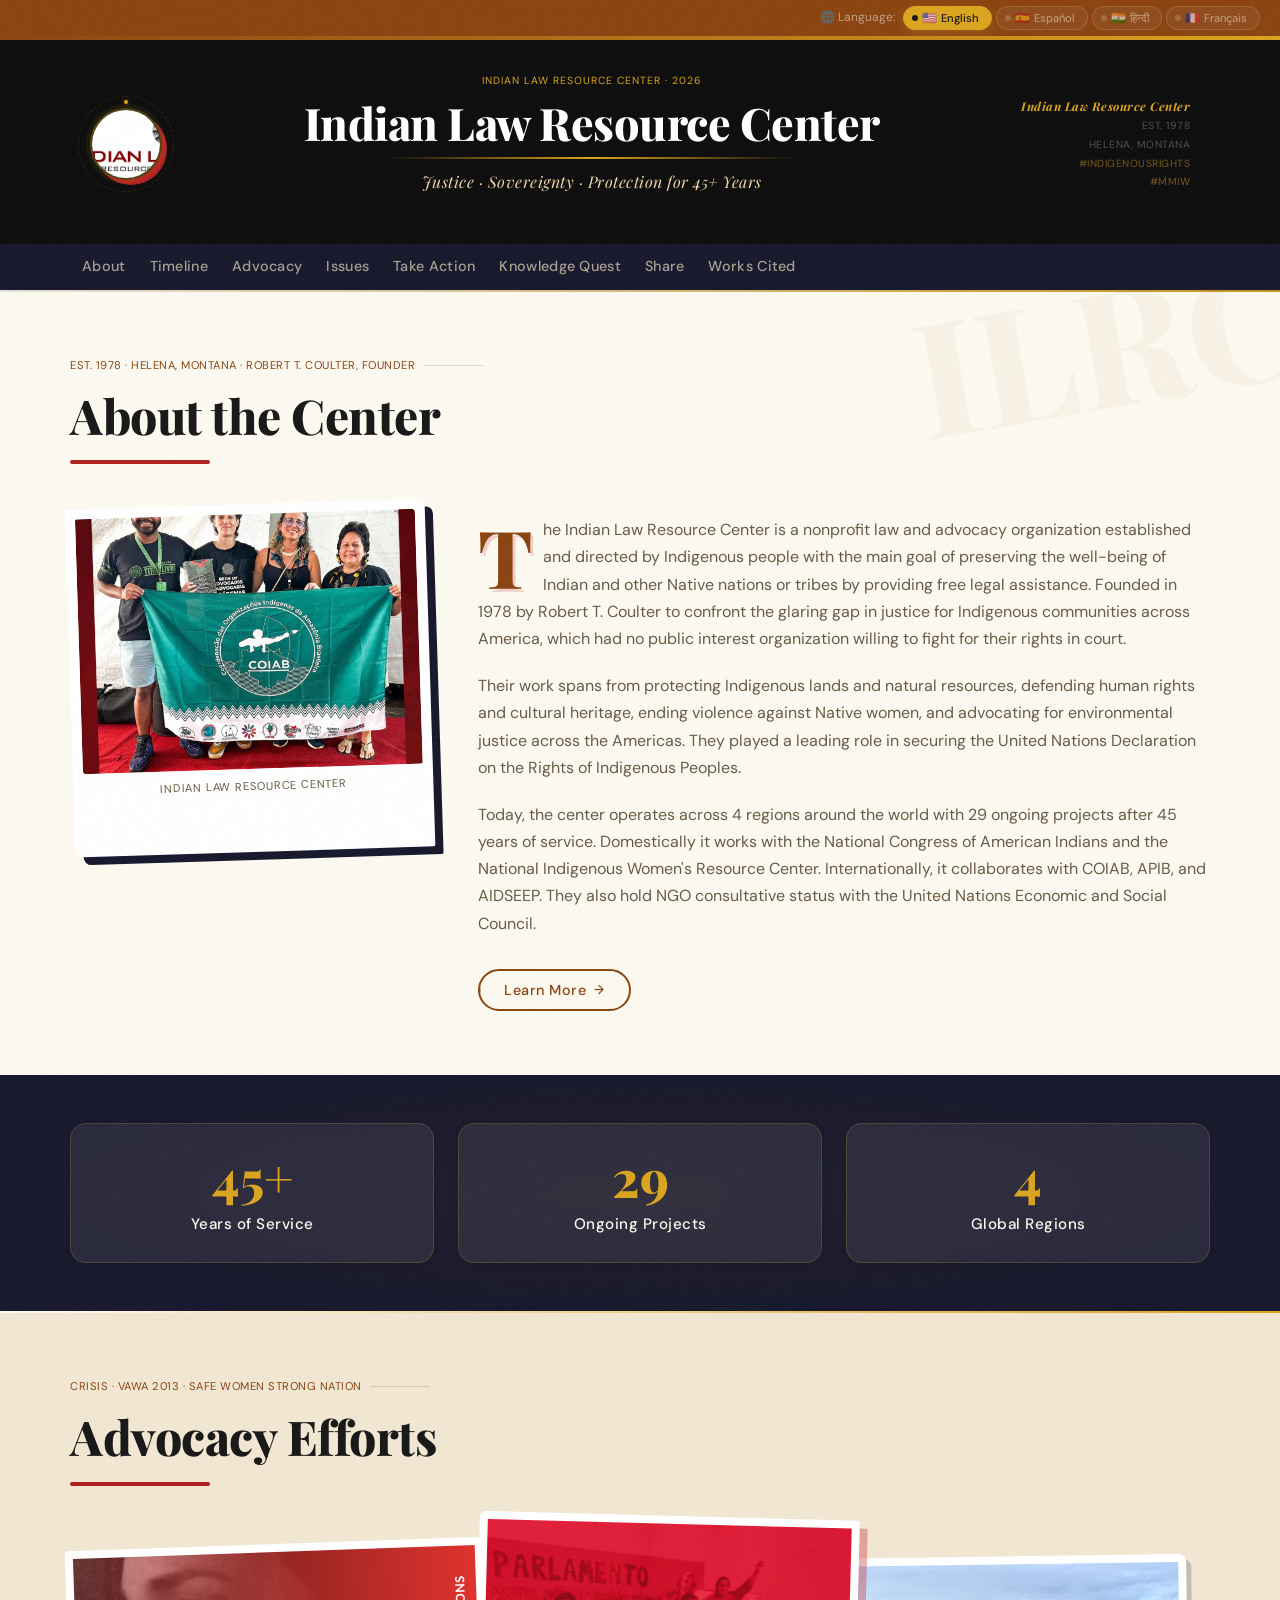
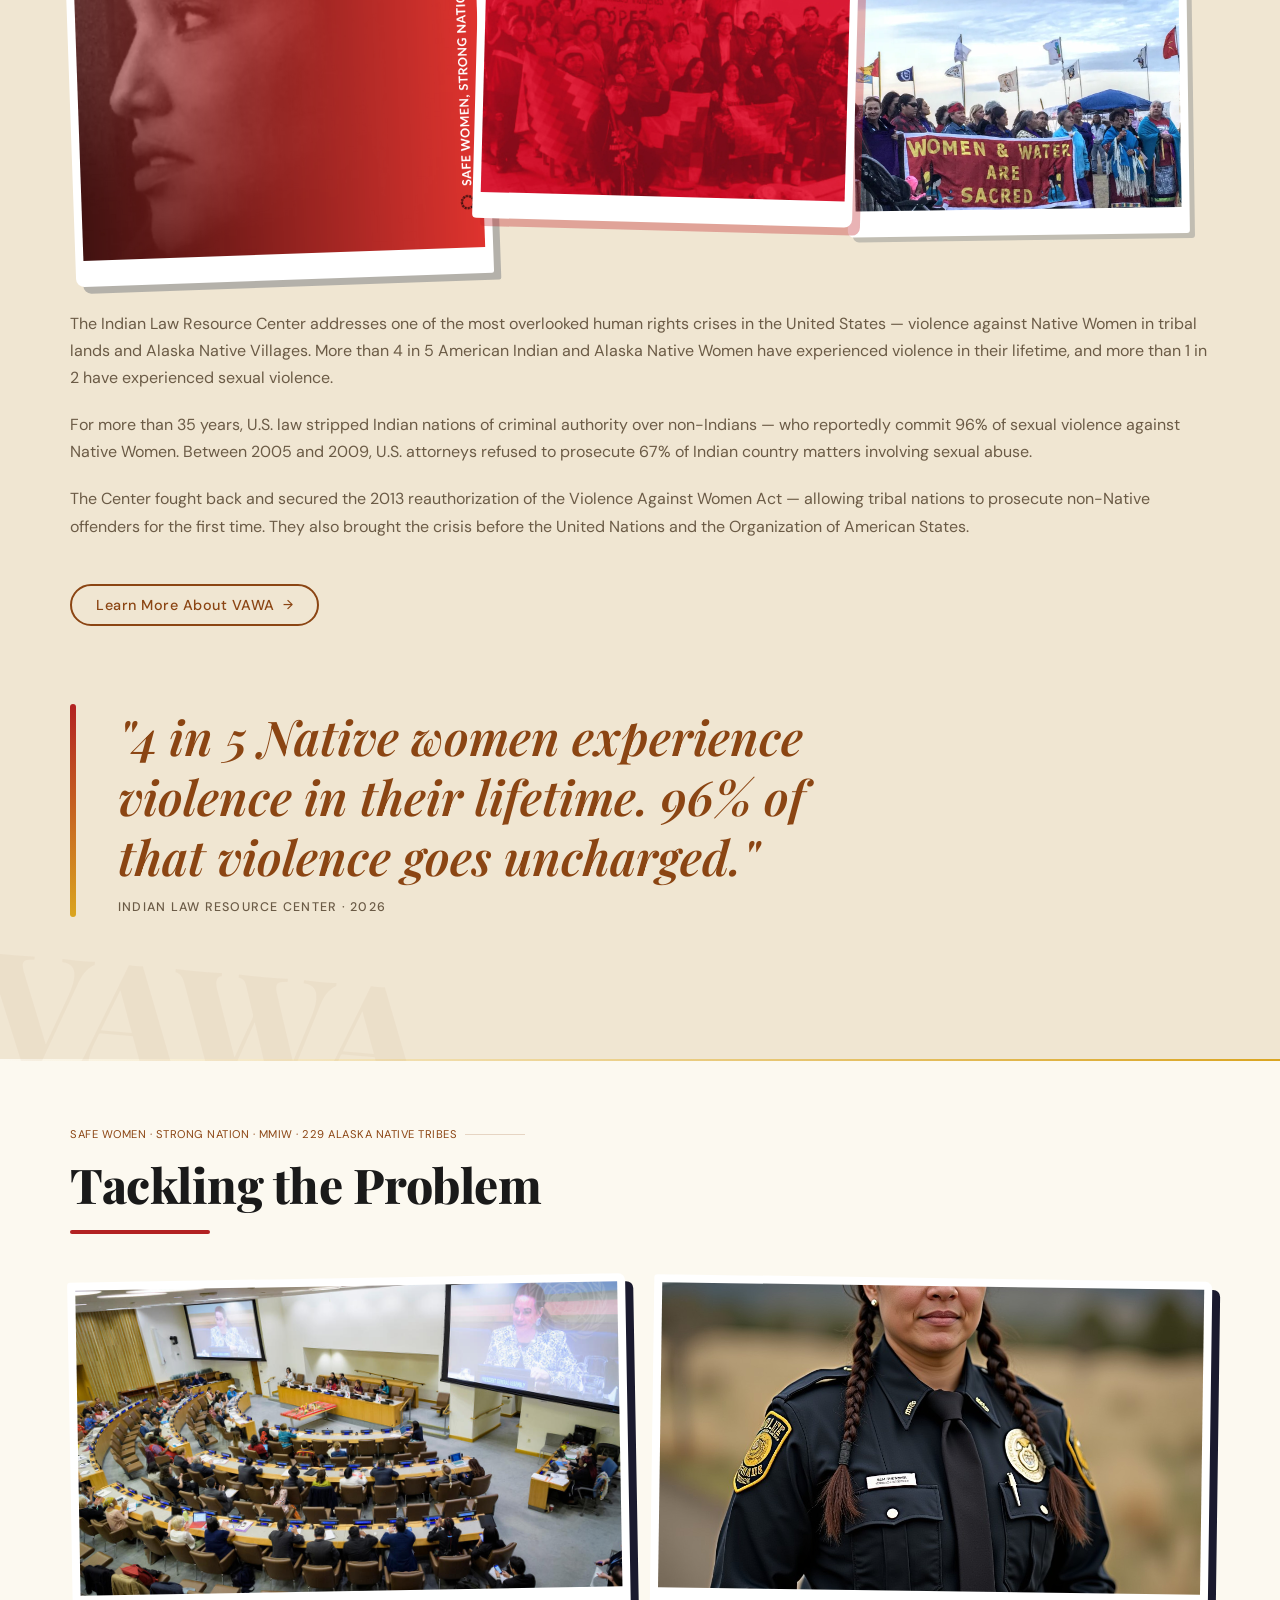
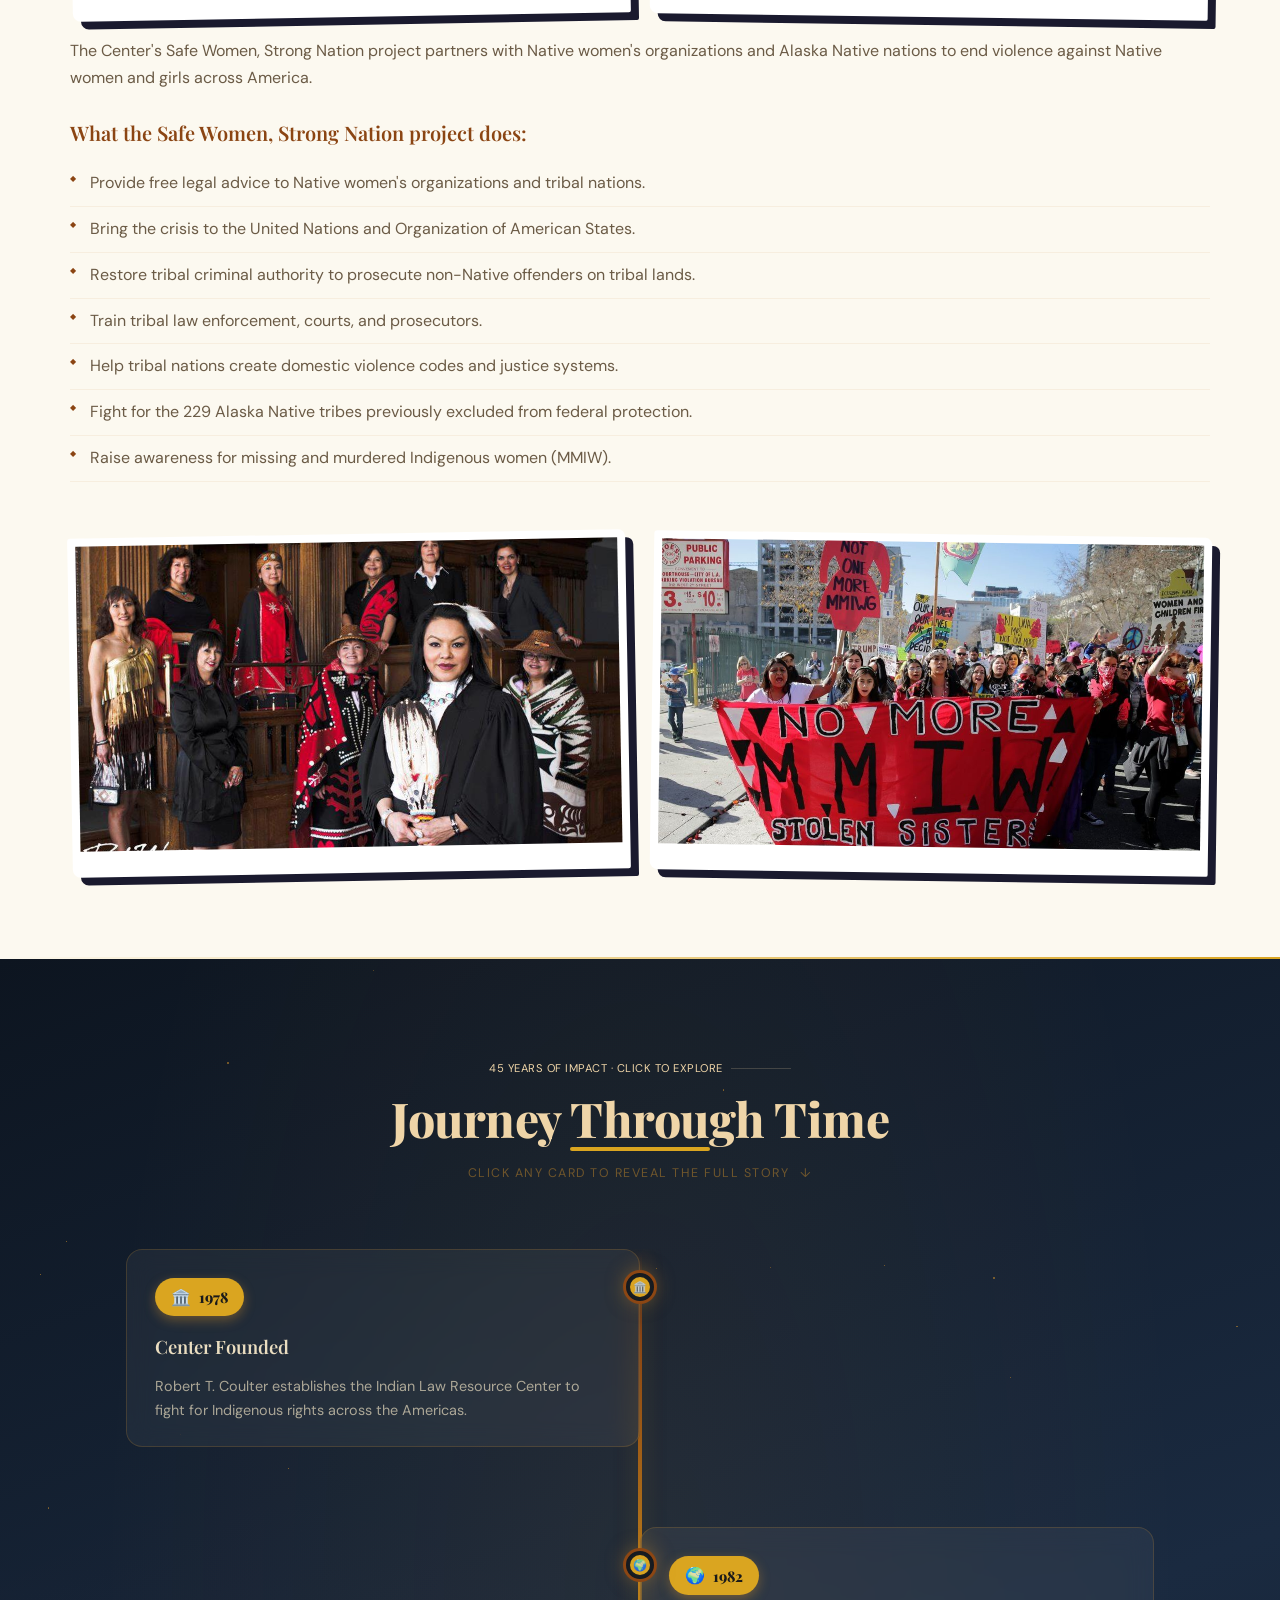
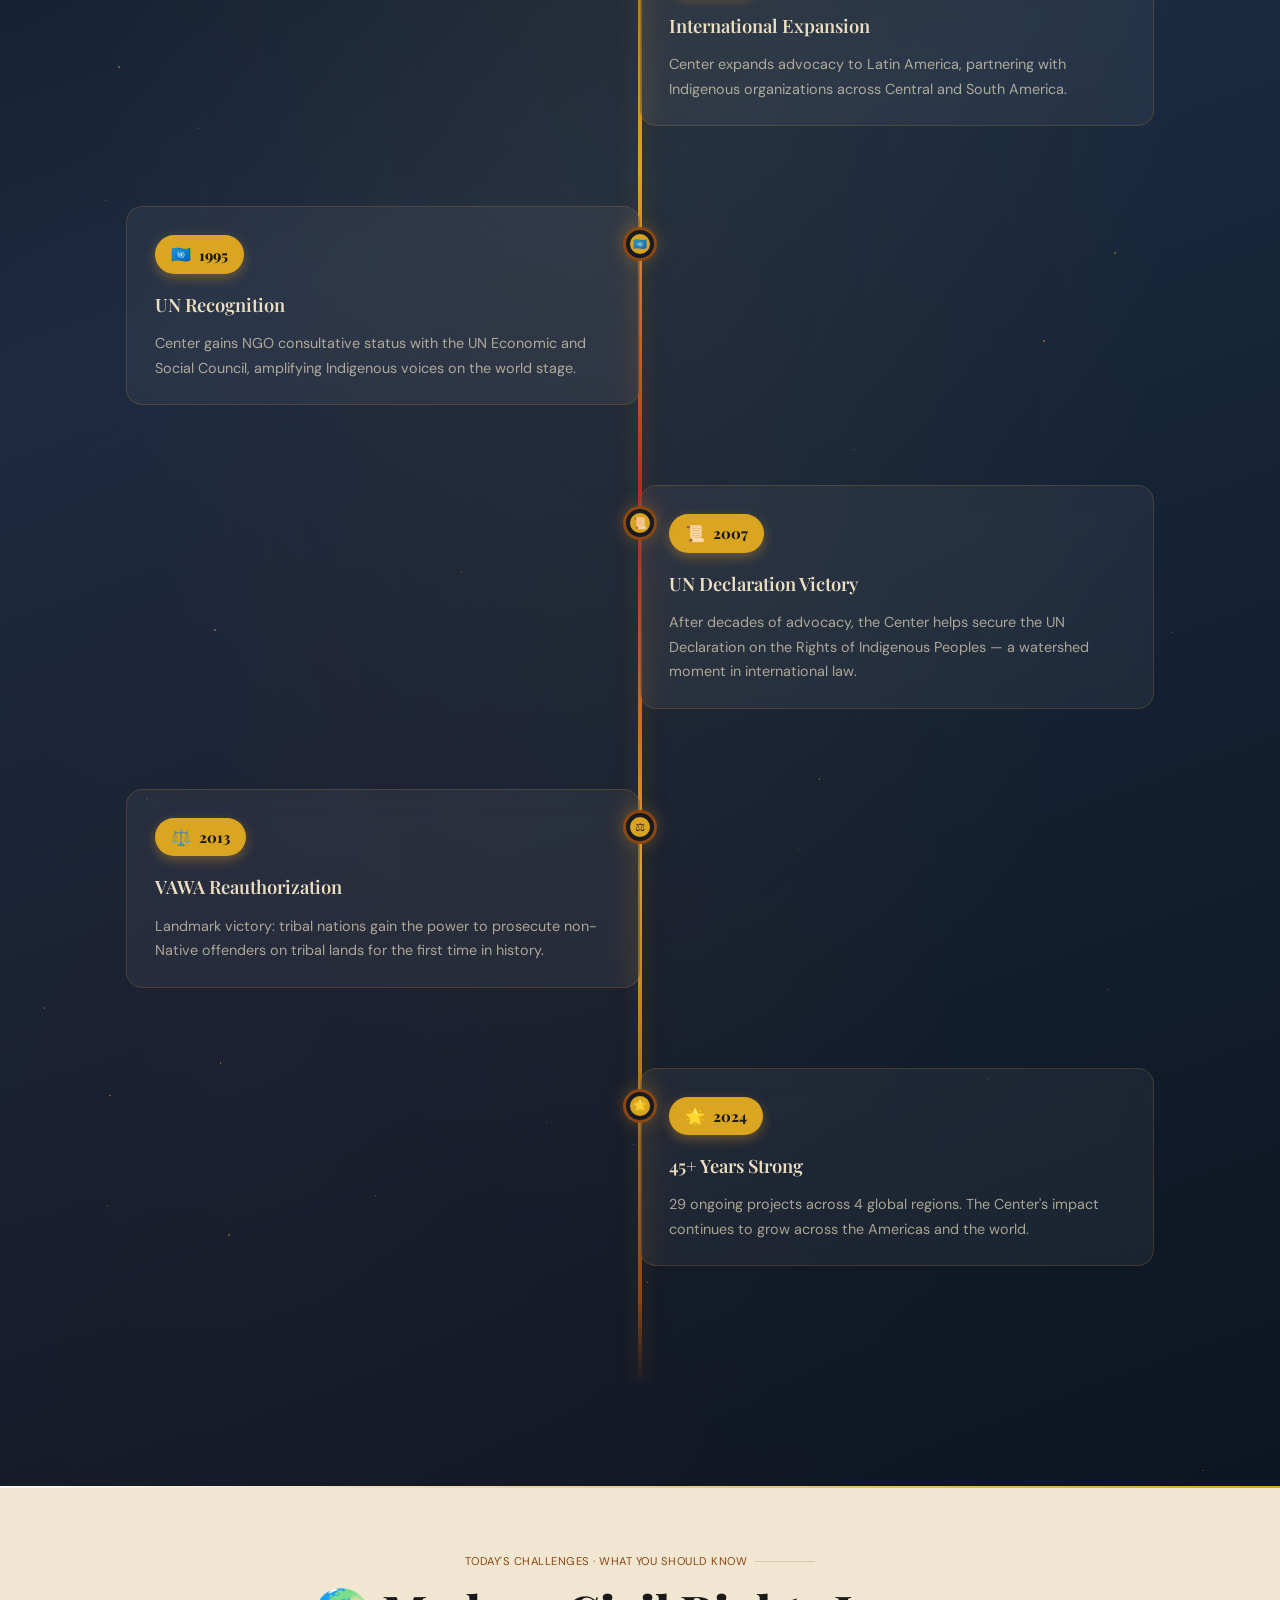
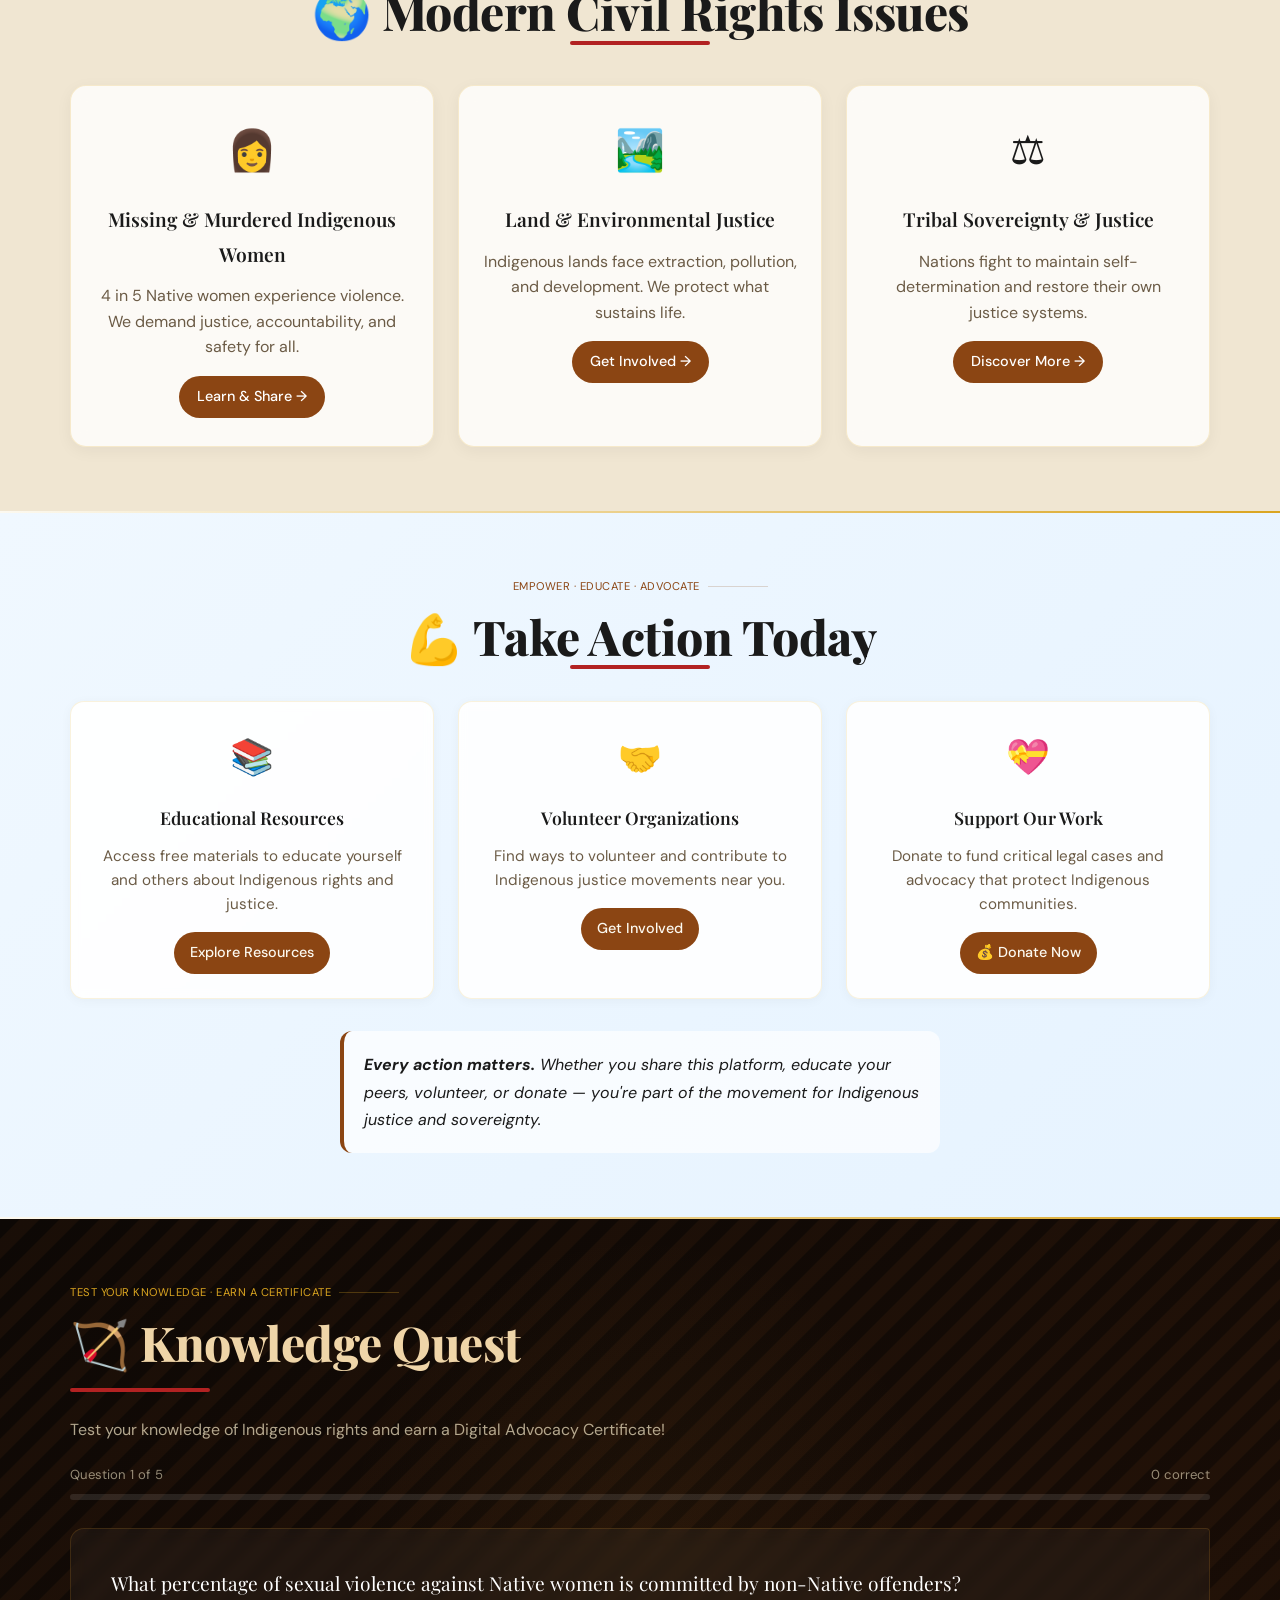
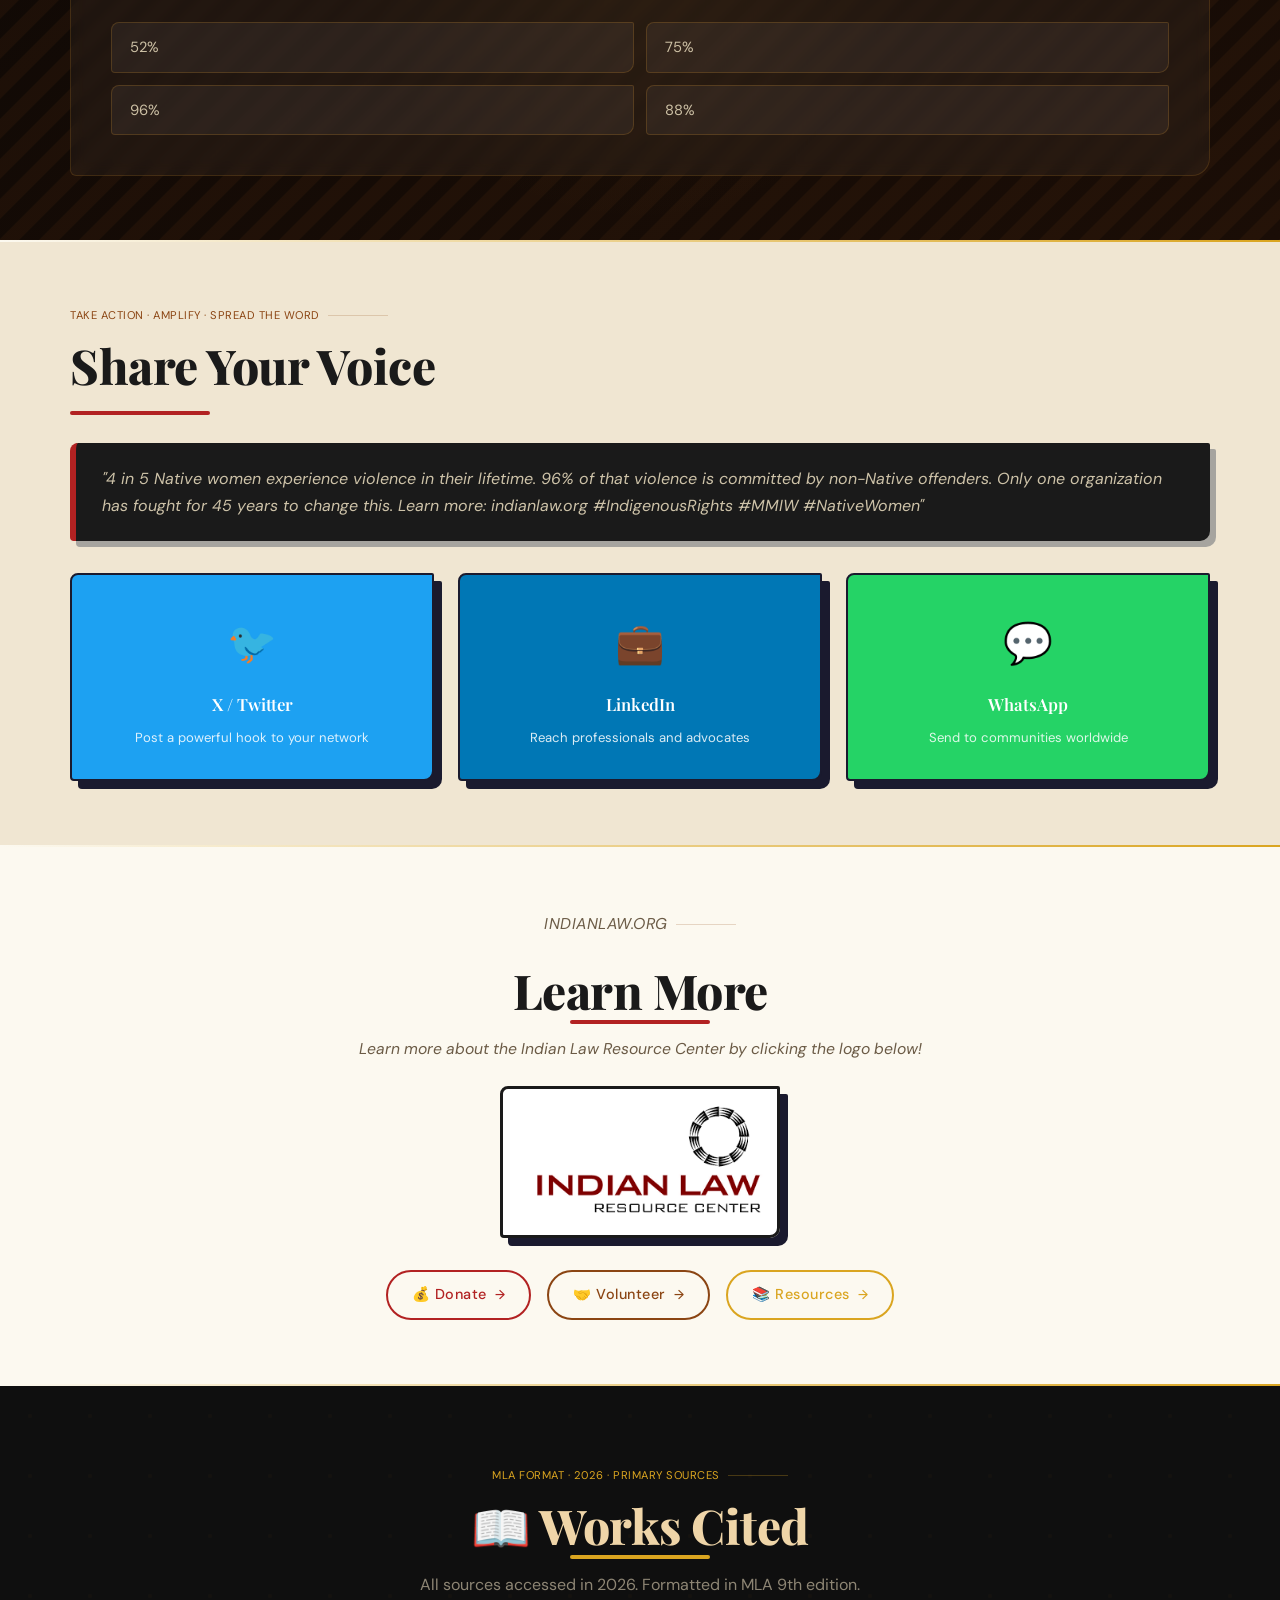
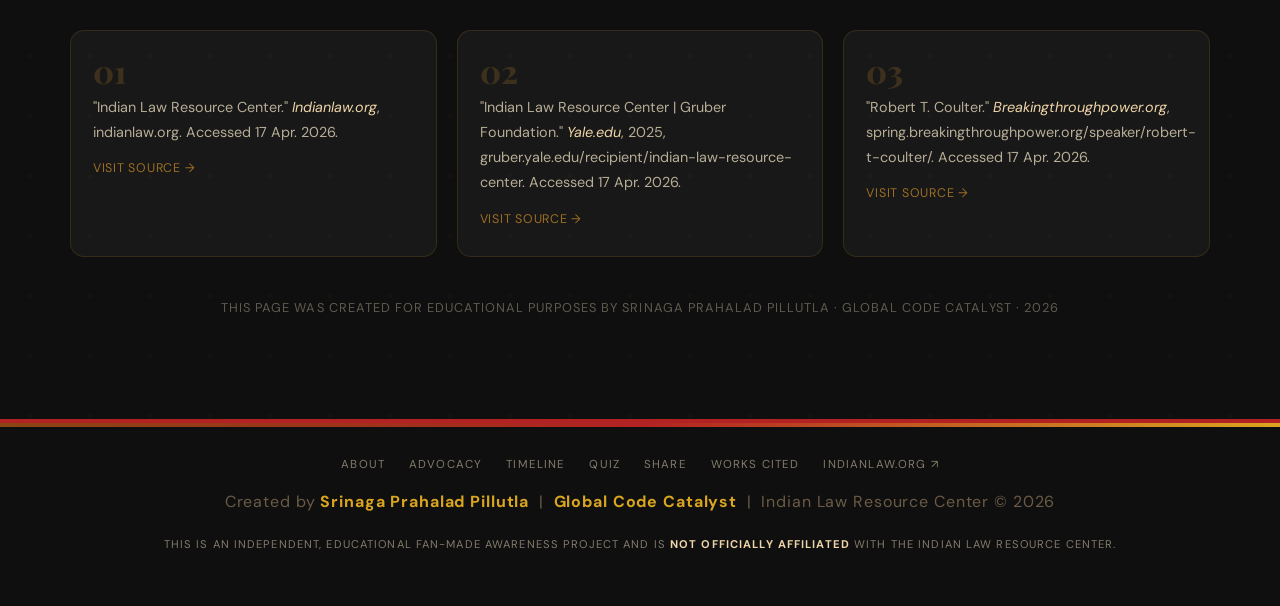
==== commit daf50cc1: "Remove styles.css file to streamline project structure and eliminate unused styles." ====
--- a/index.html
+++ b/index.html
@@ -15,188 +15,174 @@
 <style>
 /* ══ TOKENS ══ */
 :root {
-  --earth:   #1C0F08;
-  --sienna:  #7A3B1E;
-  --ochre:   #B8691E;
-  --gold:    #D4922B;
-  --gold-lt: #E8B860;
-  --cream:   #F5E8C8;
-  --cream-lt:#FBF5E8;
-  --bone:    #E8D8B0;
-  --red:     #C1272D;
-  --navy:    #1A2A40;
-  --muted:   #5A4530;
-  --charcoal:#0D0805;
+  --earth:   #1A1A1A;
+  --sienna:  #8B4513;
+  --ochre:   #D2691E;
+  --gold:    #DAA520;
+  --gold-lt: #EFD5A8;
+  --cream:   #F8F4E3;
+  --cream-lt:#FCF9F0;
+  --bone:    #F0E6D2;
+  --red:     #B22222;
+  --navy:    #1A1A2E;
+  --muted:   #6B5B46;
+  --charcoal:#0F0F0F;
   --fd: 'Playfair Display', Georgia, serif;
   --fb: 'DM Sans', system-ui, sans-serif;
   --ro:       8px 2px 10px 4px;
   --ro-sm:    4px 1px 6px 2px;
   --ro-lg:    14px 4px 18px 6px;
   --ro-photo: 3px 7px 2px 8px;
-  --bs:       10px 10px 0 var(--navy);
-  --bs-red:   10px 10px 0 var(--red);
-  --bs-sm:     6px  6px 0 var(--navy);
-  --t: .22s cubic-bezier(.4,0,.2,1);
-  --glow-gold: 0 0 30px rgba(212,146,43,.35), 0 0 60px rgba(212,146,43,.15);
-  --glow-red:  0 0 30px rgba(193,39,45,.35), 0 0 60px rgba(193,39,45,.15);
+  --bs:       8px 8px 0 var(--navy);
+  --bs-red:   8px 8px 0 var(--red);
+  --bs-sm:     4px  4px 0 var(--navy);
+  --t: .2s cubic-bezier(.4,0,.2,1);
+  --glow-gold: 0 0 20px rgba(218,165,32,.25), 0 0 40px rgba(218,165,32,.1);
+  --glow-red:  0 0 20px rgba(178,34,34,.25), 0 0 40px rgba(178,34,34,.1);
 }
 
 *, *::before, *::after { box-sizing: border-box; margin: 0; padding: 0; }
 html { scroll-behavior: smooth; }
-body { font-family: var(--fb); background: var(--cream); color: var(--earth); line-height: 1.75; overflow-x: hidden; cursor: none; }
+body { font-family: var(--fb); background: var(--cream-lt); color: var(--earth); line-height: 1.8; overflow-x: hidden; }
 img  { max-width: 100%; height: auto; display: block; }
 a    { color: inherit; text-decoration: none; }
 ul   { list-style: none; }
-
-/* ══ CUSTOM CURSOR ══ */
-.cursor {
-  position: fixed; width: 12px; height: 12px; border-radius: 50%;
-  background: var(--gold); pointer-events: none; z-index: 99999;
-  transform: translate(-50%, -50%); transition: width .25s ease, height .25s ease, background .25s ease;
-  mix-blend-mode: multiply;
-}
-.cursor-ring {
-  position: fixed; width: 38px; height: 38px; border-radius: 50%;
-  border: 2px solid rgba(212,146,43,.5); pointer-events: none; z-index: 99998;
-  transform: translate(-50%, -50%); transition: width .3s ease, height .3s ease, border-color .3s ease;
-}
-.cursor.hovering { width: 20px; height: 20px; background: var(--red); }
-.cursor-ring.hovering { width: 56px; height: 56px; border-color: rgba(193,39,45,.4); }
 
 /* ══ PAGE LOADER ══ */
 .page-loader {
   position: fixed; inset: 0; z-index: 99997;
   background: var(--charcoal); display: flex; flex-direction: column;
-  align-items: center; justify-content: center; gap: 24px;
-  transition: opacity .7s ease, visibility .7s ease;
+  align-items: center; justify-content: center; gap: 16px;
+  transition: opacity .5s ease, visibility .5s ease;
 }
 .page-loader.hidden { opacity: 0; visibility: hidden; pointer-events: none; }
-.loader-feather { font-size: 3.5rem; animation: loaderFloat 1.2s ease-in-out infinite alternate; }
-.loader-bar-wrap { width: 240px; height: 4px; background: rgba(255,255,255,.1); border-radius: 2px; overflow: hidden; }
-.loader-bar { height: 100%; background: linear-gradient(90deg, var(--sienna), var(--gold)); border-radius: 2px; animation: loaderFill 1.9s ease forwards; }
-.loader-text { font-family: var(--fd); font-style: italic; color: rgba(245,232,200,.5); font-size: .9rem; letter-spacing: .12em; }
-@keyframes loaderFloat { from { transform: translateY(0) rotate(-5deg); } to { transform: translateY(-18px) rotate(5deg); } }
+.loader-feather { font-size: 2.5rem; animation: loaderFloat 1s ease-in-out infinite alternate; opacity: 0.8; }
+.loader-bar-wrap { width: 180px; height: 3px; background: rgba(255,255,255,.08); border-radius: 3px; overflow: hidden; }
+.loader-bar { height: 100%; background: linear-gradient(90deg, var(--sienna), var(--gold)); border-radius: 3px; animation: loaderFill 1.5s ease forwards; }
+.loader-text { font-family: var(--fb); font-style: normal; color: var(--cream-lt); font-size: .85rem; letter-spacing: 0.5px; }
+@keyframes loaderFloat { from { transform: translateY(0) rotate(-3deg); } to { transform: translateY(-8px) rotate(3deg); } }
 @keyframes loaderFill { from { width: 0%; } to { width: 100%; } }
 
 /* ══ PAPER GRAIN ══ */
 .grain {
   position: fixed; inset: -50%; width: 200%; height: 200%;
-  pointer-events: none; z-index: 9997; opacity: .038;
-  background-image: url("data:image/svg+xml,%3Csvg xmlns='http://www.w3.org/2000/svg'%3E%3Cfilter id='n'%3E%3CfeTurbulence type='fractalNoise' baseFrequency='.78' numOctaves='4' stitchTiles='stitch'/%3E%3CfeColorMatrix type='saturate' values='0'/%3E%3C/filter%3E%3Crect width='100%25' height='100%25' filter='url(%23n)'/%3E%3C/svg%3E");
-  animation: grn 9s steps(2) infinite;
+  pointer-events: none; z-index: 9997; opacity: .015;
+  background-image: url("data:image/svg+xml,%3Csvg xmlns='http://www.w3.org/2000/svg'%3E%3Cfilter id='n'%3E%3CfeTurbulence type='fractalNoise' baseFrequency='.65' numOctaves='3' stitchTiles='stitch'/%3E%3CfeColorMatrix type='saturate' values='0'/%3E%3C/filter%3E%3Crect width='100%25' height='100%25' filter='url(%23n)'/%3E%3C/svg%3E");
+  animation: grn 12s steps(2) infinite;
 }
 @keyframes grn {
-  0%,100%{transform:translate(0,0)} 12%{transform:translate(-3%,-5%)}
-  25%{transform:translate(-8%,3%)} 37%{transform:translate(5%,-7%)}
-  50%{transform:translate(-4%,10%)} 62%{transform:translate(11%,0)}
-  75%{transform:translate(0,7%)} 87%{transform:translate(-9%,2%)}
+  0%,100%{transform:translate(0,0)} 10%{transform:translate(-2%,-3%)}
+  20%{transform:translate(-5%,2%)} 30%{transform:translate(3%,-4%)}
+  40%{transform:translate(-2%,6%)} 50%{transform:translate(4%,-1%)}
+  60%{transform:translate(1%,4%)} 70%{transform:translate(-3%,-2%)}
+  80%{transform:translate(2%,1%)} 90%{transform:translate(-1%,3%)}
 }
 
 /* ══ AMBIENT ORBS ══ */
 .ambient-orbs { position: fixed; inset: 0; pointer-events: none; z-index: 0; overflow: hidden; }
-.orb { position: absolute; border-radius: 50%; filter: blur(80px); opacity: 0; animation: orbDrift linear infinite; transition: opacity 1s ease; }
-.orb-1 { width: 400px; height: 400px; background: radial-gradient(circle, rgba(212,146,43,.08) 0%, transparent 70%); top: 10%; left: 5%; animation-duration: 25s; }
-.orb-2 { width: 300px; height: 300px; background: radial-gradient(circle, rgba(193,39,45,.06) 0%, transparent 70%); top: 50%; right: 8%; animation-duration: 20s; animation-delay: -8s; }
-.orb-3 { width: 500px; height: 500px; background: radial-gradient(circle, rgba(122,59,30,.05) 0%, transparent 70%); bottom: 15%; left: 30%; animation-duration: 30s; animation-delay: -15s; }
-@keyframes orbDrift { 0%{transform:translate(0,0) scale(1)} 33%{transform:translate(40px,-30px) scale(1.1)} 66%{transform:translate(-20px,50px) scale(.9)} 100%{transform:translate(0,0) scale(1)} }
-.orbs-active .orb { opacity: 1; }
+.orb { position: absolute; border-radius: 50%; filter: blur(60px); opacity: 0; animation: orbDrift linear infinite; transition: opacity 0.8s ease; }
+.orb-1 { width: 280px; height: 280px; background: radial-gradient(circle, rgba(218,165,32,.06) 0%, transparent 70%); top: 12%; left: 6%; animation-duration: 22s; }
+.orb-2 { width: 220px; height: 220px; background: radial-gradient(circle, rgba(178,34,34,.04) 0%, transparent 70%); top: 48%; right: 10%; animation-duration: 18s; animation-delay: -6s; }
+.orb-3 { width: 350px; height: 350px; background: radial-gradient(circle, rgba(139,69,19,.03) 0%, transparent 70%); bottom: 18%; left: 32%; animation-duration: 25s; animation-delay: -12s; }
+@keyframes orbDrift { 0%{transform:translate(0,0) scale(1)} 33%{transform:translate(30px,-20px) scale(1.05)} 66%{transform:translate(-15px,35px) scale(.95)} 100%{transform:translate(0,0) scale(1)} }
+.orbs-active .orb { opacity: 0.4; }
 
 /* ══ REVEAL SYSTEM ══ */
-.reveal      { opacity: 0; transform: translateY(40px); transition: opacity .9s cubic-bezier(.22,.68,0,1.2), transform .9s cubic-bezier(.22,.68,0,1.2); }
-.reveal-left { opacity: 0; transform: translateX(-50px); transition: opacity .9s ease, transform .9s cubic-bezier(.22,.68,0,1.2); }
-.reveal-right{ opacity: 0; transform: translateX(50px); transition: opacity .9s ease, transform .9s cubic-bezier(.22,.68,0,1.2); }
-.reveal-scale{ opacity: 0; transform: scale(.88); transition: opacity .8s ease, transform .8s cubic-bezier(.34,1.56,.64,1); }
+.reveal      { opacity: 0; transform: translateY(24px); transition: opacity .7s cubic-bezier(.25,.8,.25,1), transform .7s cubic-bezier(.25,.8,.25,1); }
+.reveal-left { opacity: 0; transform: translateX(-24px); transition: opacity .7s ease, transform .7s cubic-bezier(.25,.8,.25,1); }
+.reveal-right{ opacity: 0; transform: translateX(24px); transition: opacity .7s ease, transform .7s cubic-bezier(.25,.8,.25,1); }
+.reveal-scale{ opacity: 0; transform: scale(.92); transition: opacity .6s ease, transform .6s cubic-bezier(.34,1.56,.64,1); }
 .reveal.visible,.reveal-left.visible,.reveal-right.visible,.reveal-scale.visible { opacity: 1; transform: none; }
-.stagger-1{transition-delay:.1s!important}.stagger-2{transition-delay:.22s!important}.stagger-3{transition-delay:.34s!important}.stagger-4{transition-delay:.46s!important}.stagger-5{transition-delay:.58s!important}
-
-/* ══ PAGE INFO ══ */
-.page-info { background: var(--charcoal); color: rgba(245,232,200,.5); font-size: .7rem; letter-spacing: .1em; text-transform: uppercase; padding: 5px 24px; display: flex; gap: 20px; flex-wrap: wrap; align-items: center; border-bottom: 3px solid var(--red); }
-.page-info strong { color: var(--gold-lt); }
+.stagger-1{transition-delay:.08s!important}.stagger-2{transition-delay:.16s!important}.stagger-3{transition-delay:.24s!important}.stagger-4{transition-delay:.32s!important}.stagger-5{transition-delay:.4s!important}
 
 /* ══ LANGUAGE BAR ══ */
-.lang-bar { background: var(--sienna); display: flex; align-items: center; justify-content: flex-end; gap: 6px; padding: 7px 24px; font-size: .78rem; color: var(--cream); flex-wrap: wrap; }
-.lang-bar-label { opacity:.62; font-weight:300; margin-right:6px; white-space:nowrap; }
-.lang-pill { display: flex; align-items: center; gap: 6px; background: rgba(255,255,255,.08); border: 1.5px solid rgba(245,230,200,.22); border-radius: 20px; padding: 4px 14px 4px 10px; cursor: pointer; font-family: var(--fb); font-size: .73rem; font-weight: 500; color: rgba(245,230,200,.68); transition: all .3s cubic-bezier(.34,1.56,.64,1); white-space: nowrap; user-select: none; }
-.lang-pill:hover { background: rgba(212,146,43,.2); border-color: var(--gold); color: var(--cream); transform: translateY(-2px); box-shadow: 0 4px 12px rgba(212,146,43,.2); }
-.lang-pill.active { background: var(--gold); border-color: var(--gold); color: var(--earth); font-weight: 700; box-shadow: 0 6px 20px rgba(212,146,43,.4); }
-.pill-dot { width:8px; height:8px; border-radius:50%; background:rgba(245,230,200,.28); flex-shrink:0; }
+.lang-bar { background: var(--sienna); display: flex; align-items: center; justify-content: flex-end; gap: 4px; padding: 6px 20px; font-size: .75rem; color: var(--cream-lt); flex-wrap: wrap; }
+.lang-bar-label { opacity:.5; font-weight:400; margin-right:4px; white-space:nowrap; }
+.lang-pill { display: flex; align-items: center; gap: 4px; background: rgba(255,255,255,.05); border: 1px solid rgba(245,230,200,.15); border-radius: 50px; padding: 3px 12px 3px 8px; cursor: pointer; font-family: var(--fb); font-size: .7rem; font-weight: 400; color: rgba(245,230,200,.55); transition: all .2s cubic-bezier(.4,0,.2,1); white-space: nowrap; user-select: none; }
+.lang-pill:hover { background: rgba(218,165,32,.15); border-color: var(--gold); color: var(--cream-lt); transform: translateY(-1px); box-shadow: 0 2px 8px rgba(218,165,32,.15); }
+.lang-pill.active { background: var(--gold); border-color: var(--gold); color: var(--earth); font-weight: 500; box-shadow: 0 3px 10px rgba(218,165,32,.25); }
+.pill-dot { width:6px; height:6px; border-radius:50%; background:rgba(245,230,200,.2); flex-shrink:0; }
 .lang-pill.active .pill-dot { background: var(--earth); }
-.pill-flag { font-size: .88rem; }
+.pill-flag { font-size: .75rem; }
 
 /* ══ MASTHEAD ══ */
 .masthead { background: var(--charcoal); position: relative; overflow: hidden; }
-.masthead-stripe { height: 6px; background: linear-gradient(90deg, var(--sienna), var(--red), var(--gold), var(--red), var(--sienna)); background-size: 200% 100%; animation: stripeShimmer 4s linear infinite; }
+.masthead-stripe { height: 4px; background: linear-gradient(90deg, var(--sienna), var(--gold), var(--red)); background-size: 200% 100%; animation: stripeShimmer 3s linear infinite; }
 @keyframes stripeShimmer { 0%{background-position:0% 50%} 100%{background-position:200% 50%} }
 .masthead-geo { position: absolute; inset: 0; pointer-events: none; overflow: hidden; }
 .masthead-geo svg { width: 100%; height: 100%; position: absolute; inset: 0; }
-.geo-ring { transform-origin: center; animation: geoSpin linear infinite; fill: none; stroke: rgba(212,146,43,.04); stroke-width: 1; }
-.geo-ring:nth-child(1){animation-duration:60s} .geo-ring:nth-child(2){animation-duration:45s;animation-direction:reverse} .geo-ring:nth-child(3){animation-duration:80s}
+.geo-ring { transform-origin: center; animation: geoSpin linear infinite; fill: none; stroke: rgba(218,165,32,.03); stroke-width: 1; }
+.geo-ring:nth-child(1){animation-duration:50s} .geo-ring:nth-child(2){animation-duration:35s;animation-direction:reverse} .geo-ring:nth-child(3){animation-duration:60s}
 @keyframes geoSpin { to { transform: rotate(360deg); } }
-.masthead-inner { max-width: 1140px; margin: 0 auto; padding: 40px 24px 36px; display: grid; grid-template-columns: auto 1fr auto; gap: 24px; align-items: center; position: relative; z-index: 1; }
+.masthead-inner { max-width: 1140px; margin: 0 auto; padding: 32px 20px 28px; display: grid; grid-template-columns: auto 1fr auto; gap: 20px; align-items: center; position: relative; z-index: 1; }
 .masthead-logo-wrap { position: relative; }
-.logo-orbit { position: absolute; inset: -16px; border-radius: 50%; border: 1.5px dashed rgba(212,146,43,.2); animation: orbitSpin 12s linear infinite; }
-.logo-orbit-dot { position: absolute; width: 6px; height: 6px; background: var(--gold); border-radius: 50%; top: 4px; left: 50%; transform: translateX(-50%); box-shadow: 0 0 8px rgba(212,146,43,.6); }
+.logo-orbit { position: absolute; inset: -12px; border-radius: 50%; border: 1px dashed rgba(218,165,32,.15); animation: orbitSpin 10s linear infinite; }
+.logo-orbit-dot { position: absolute; width: 4px; height: 4px; background: var(--gold); border-radius: 50%; top: 3px; left: 50%; transform: translateX(-50%); box-shadow: 0 0 4px rgba(218,165,32,.4); }
 @keyframes orbitSpin { to { transform: rotate(360deg); } }
-.masthead-logo { width: 90px; height: 90px; border-radius: 50%; border: 3px solid rgba(212,146,43,.55); object-fit: cover; box-shadow: 0 0 0 6px rgba(212,146,43,.1), 7px 7px 0 var(--red); transition: transform .4s cubic-bezier(.34,1.56,.64,1), box-shadow .4s ease; animation: logoEntrance 1s cubic-bezier(.34,1.56,.64,1) .3s both; }
-.masthead-logo:hover { transform: scale(1.08) rotate(3deg); box-shadow: 0 0 0 8px rgba(212,146,43,.2), 10px 10px 0 var(--gold), var(--glow-gold); }
-@keyframes logoEntrance { from{opacity:0;transform:scale(.5) rotate(-20deg)} to{opacity:1;transform:none} }
+.masthead-logo { width: 72px; height: 72px; border-radius: 50%; border: 2px solid rgba(218,165,32,.35); object-fit: cover; box-shadow: 0 0 0 4px rgba(218,165,32,.08), 5px 5px 0 var(--red); transition: transform .3s cubic-bezier(.34,1.56,.64,1), box-shadow .3s ease; animation: logoEntrance 0.8s cubic-bezier(.34,1.56,.64,1) .2s both; }
+.masthead-logo:hover { transform: scale(1.05) rotate(2deg); box-shadow: 0 0 0 6px rgba(218,165,32,.15), 8px 8px 0 var(--gold), var(--glow-gold); }
+@keyframes logoEntrance { from{opacity:0;transform:scale(.4) rotate(-15deg)} to{opacity:1;transform:none} }
 .masthead-title { text-align: center; }
-.masthead-eyebrow { font-family:var(--fb); font-size:.68rem; letter-spacing:.2em; text-transform:uppercase; color:var(--gold); margin-bottom:10px; animation: fadeSlideDown .7s ease .5s both; }
-.masthead-h1 { font-family:var(--fd); font-size:clamp(1.8rem,4.5vw,3.2rem); color:#fff; line-height:1.1; font-weight:800; letter-spacing:-.01em; animation: fadeSlideDown .7s ease .65s both; }
-.masthead-rule { height:2px; width:55%; margin:12px auto; background:linear-gradient(90deg,transparent,var(--gold),transparent); animation: ruleExpand .8s ease .8s both; }
+.masthead-eyebrow { font-family:var(--fb); font-size:.65rem; letter-spacing:1px; text-transform:uppercase; color:var(--gold); margin-bottom:8px; animation: fadeSlideDown .5s ease .4s both; }
+.masthead-h1 { font-family:var(--fd); font-size:clamp(2rem,5vw,2.8rem); color:#fff; line-height:1.1; font-weight:800; letter-spacing:-0.5px; animation: fadeSlideDown .5s ease .5s both; }
+.masthead-rule { height:1.5px; width:50%; margin:10px auto; background:linear-gradient(90deg,transparent,var(--gold),transparent); animation: ruleExpand .6s ease .6s both; }
 @keyframes ruleExpand { from{transform:scaleX(0);opacity:0} to{transform:scaleX(1);opacity:1} }
-.masthead-tagline { font-family:var(--fd); font-style:italic; color:var(--gold-lt); font-size:clamp(.85rem,2vw,1.05rem); letter-spacing:.04em; animation: fadeSlideDown .7s ease .9s both; }
-@keyframes fadeSlideDown { from{opacity:0;transform:translateY(-16px)} to{opacity:1;transform:none} }
-.masthead-meta { text-align:right; color:rgba(245,232,200,.4); font-size:.7rem; letter-spacing:.08em; line-height:2; text-transform:uppercase; animation: fadeSlideDown .7s ease 1.1s both; }
-.masthead-meta strong { color:var(--gold); display:block; font-size:.88rem; letter-spacing:.04em; text-transform:none; font-family:var(--fd); font-style:italic; }
-.hashtag { display:inline-block; color:rgba(212,146,43,.6); transition:color .2s,transform .2s; }
-.hashtag:hover { color:var(--gold); transform:scale(1.05); }
+.masthead-tagline { font-family:var(--fd); font-style:italic; color:var(--gold-lt); font-size:clamp(.8rem,1.8vw,1rem); letter-spacing:0.5px; animation: fadeSlideDown .5s ease .7s both; }
+@keyframes fadeSlideDown { from{opacity:0;transform:translateY(-12px)} to{opacity:1;transform:none} }
+.masthead-meta { text-align:right; color:rgba(245,232,200,.3); font-size:.65rem; letter-spacing:0.5px; line-height:1.8; text-transform:uppercase; animation: fadeSlideDown .5s ease 0.9s both; }
+.masthead-meta strong { color:var(--gold); display:block; font-size:.75rem; letter-spacing:0.5px; text-transform:none; font-family:var(--fd); font-style:italic; }
+.hashtag { display:inline-block; color:rgba(218,165,32,.5); transition:color .15s,transform .15s; }
+.hashtag:hover { color:var(--gold); transform:scale(1.03); }
 
 /* ══ NAVBAR ══ */
-.navbar { background: var(--navy); position: sticky; top: 0; z-index: 999; box-shadow: 0 4px 0 var(--red); }
-.nav-container { max-width:1140px; margin:0 auto; display:flex; flex-wrap:wrap; }
-.nav-link { color:rgba(245,232,200,.72); padding:13px 14px; font-size:.75rem; font-weight:500; letter-spacing:.07em; text-transform:uppercase; transition:all .25s ease; position:relative; overflow:hidden; }
-.nav-link::before { content:''; position:absolute; bottom:0; left:50%; right:50%; height:3px; background:var(--gold); transition:left .28s ease,right .28s ease; }
-.nav-link:hover { color:var(--gold-lt); }
+.navbar { background: var(--navy); position: sticky; top: 0; z-index: 999; box-shadow: 0 2px 0 rgba(0,0,0,.1); }
+.nav-container { max-width:1140px; margin:0 auto; display:flex; flex-wrap:wrap; align-items:center; }
+.nav-link { color:rgba(245,232,200,.65); padding:10px 12px; font-size:.9rem; font-weight:500; letter-spacing:0.3px; text-transform:none; transition:all .2s cubic-bezier(.4,0,.2,1); position:relative; overflow:hidden; }
+.nav-link::before { content:''; position:absolute; bottom:0; left:50%; right:50%; height:2px; background:var(--gold); transition:left .2s ease,right .2s ease; }
+.nav-link:hover { color:var(--cream-lt); }
 .nav-link:hover::before,.nav-link.active-nav::before { left:0; right:0; }
 .nav-link.active-nav { color:var(--gold); }
+.nav-link:focus-visible { outline: 1.5px solid var(--gold); outline-offset: 1.5px; }
 
 /* ══ READ PROGRESS ══ */
 .read-progress { position:fixed; top:0; left:0; height:3px; z-index:10000; background:linear-gradient(90deg,var(--sienna),var(--gold),var(--red)); width:0%; transition:width .1s linear; box-shadow:0 0 8px rgba(212,146,43,.5); }
 
 /* ══ SECTIONS ══ */
-.section { padding: 80px 24px; position: relative; }
+.section { padding: 64px 20px; position: relative; }
 .sc { background: var(--cream-lt); }
 .sb { background: var(--bone); }
 .container { max-width: 1140px; margin: 0 auto; position: relative; z-index: 1; }
-.section-divider { height:3px; background:linear-gradient(90deg,transparent,var(--gold),var(--red),transparent); background-size:200% 100%; animation:dividerFlow 3s linear infinite; }
+.section-divider { height:2px; background:linear-gradient(90deg,transparent,var(--gold),transparent); background-size:200% 100%; animation:dividerFlow 2s linear infinite; }
 @keyframes dividerFlow { 0%{background-position:100% 0} 100%{background-position:-100% 0} }
-.sect-label { font-family:var(--fb); font-size:.67rem; letter-spacing:.2em; text-transform:uppercase; color:var(--red); margin-bottom:8px; display:flex; align-items:center; gap:10px; }
-.sect-label::after { content:''; flex:1; height:1px; background:var(--red); opacity:.28; max-width:72px; }
-h2 { font-family:var(--fd); font-size:clamp(1.9rem,4vw,2.85rem); color:var(--earth); margin-bottom:8px; line-height:1.15; font-weight:800; }
-.h2u { display:block; height:5px; width:52px; background:var(--red); border-radius:1px 3px 1px 3px; margin-top:12px; margin-bottom:32px; transition:width .6s cubic-bezier(.34,1.56,.64,1); }
-.h2u.expanded { width:120px; }
-h3 { font-family:var(--fd); font-size:1.22rem; color:var(--sienna); margin:28px 0 12px; }
-p  { margin-bottom:18px; color:var(--muted); font-size:.98rem; line-height:1.8; }
-.section-list li { padding:10px 0 10px 28px; position:relative; color:var(--muted); border-bottom:1px solid rgba(122,59,30,.1); font-size:.97rem; transition:all .3s ease; }
-.section-list li::before { content:'◆'; position:absolute; left:0; color:var(--red); font-size:.58rem; top:14px; transition:transform .3s ease; }
-.section-list li:hover { color:var(--sienna); padding-left:36px; }
-.section-list li:hover::before { transform:scale(1.4) rotate(45deg); }
+.sect-label { font-family:var(--fb); font-size:.7rem; letter-spacing:.5px; text-transform:uppercase; color:var(--sienna); margin-bottom:12px; display:flex; align-items:center; gap:8px; }
+.sect-label::after { content:''; flex:1; height:1px; background:var(--sienna); opacity:.2; max-width:60px; }
+h2 { font-family:var(--fd); font-size:clamp(2rem,4.5vw,3rem); color:var(--earth); margin-bottom:12px; line-height:1.2; font-weight:800; letter-spacing:-0.5px; }
+.h2u { display:block; height:4px; width:60px; background:var(--red); border-radius:2px; margin-top:16px; margin-bottom:24px; transition:width .5s cubic-bezier(.34,1.56,.64,1); }
+.h2u.expanded { width:140px; }
+h3 { font-family:var(--fd); font-size:1.25rem; color:var(--sienna); margin:24px 0 10px; font-weight:600; }
+p  { margin-bottom:20px; color:var(--muted); font-size:1rem; line-height:1.7; }
+.section-list li { padding:8px 0 8px 20px; position:relative; color:var(--muted); border-bottom:1px solid rgba(184,105,32,.08); font-size:1rem; transition:all .2s ease; }
+.section-list li::before { content:'◆'; position:absolute; left:0; color:var(--sienna); font-size:.5rem; top:10px; transition:transform .2s ease; }
+.section-list li:hover { color:var(--earth); padding-left:24px; }
+.section-list li:hover::before { transform:scale(1.2); }
 
 /* ══ LEARN MORE BTN ══ */
-.learn-more-btn { display:inline-flex; align-items:center; gap:10px; background:transparent; border:2px solid var(--sienna); color:var(--sienna); border-radius:30px; padding:11px 28px; font-family:var(--fb); font-size:.88rem; font-weight:600; letter-spacing:.06em; cursor:pointer; transition:all .35s cubic-bezier(.34,1.56,.64,1); position:relative; overflow:hidden; text-transform:uppercase; }
-.learn-more-btn::before { content:''; position:absolute; inset:0; background:var(--sienna); transform:translateX(-105%); transition:transform .35s cubic-bezier(.34,1.56,.64,1); border-radius:inherit; }
+.learn-more-btn { display:inline-flex; align-items:center; gap:8px; background:transparent; border:2px solid var(--sienna); color:var(--sienna); border-radius:50px; padding:10px 24px; font-family:var(--fb); font-size:.9rem; font-weight:500; letter-spacing:0.5px; cursor:pointer; transition:all .3s cubic-bezier(.4,0,.2,1); position:relative; overflow:hidden; text-transform:none; }
+.learn-more-btn::before { content:''; position:absolute; inset:0; background:var(--sienna); transform:translateX(-100%); transition:transform .3s cubic-bezier(.4,0,.2,1); border-radius:inherit; }
 .learn-more-btn span,.learn-more-btn .btn-arrow { position:relative; z-index:1; }
-.learn-more-btn:hover { color:var(--cream); box-shadow:0 8px 24px rgba(122,59,30,.3); transform:translateY(-3px); }
+.learn-more-btn:hover { color:var(--cream-lt); box-shadow:0 4px 12px rgba(139,69,19,.2); transform:translateY(-2px); }
 .learn-more-btn:hover::before { transform:translateX(0); }
-.btn-arrow { transition:transform .3s ease; }
-.learn-more-btn:hover .btn-arrow { transform:translateX(6px); }
+.btn-arrow { transition:transform .2s ease; font-size:0.9em; }
+.learn-more-btn:hover .btn-arrow { transform:translateX(4px); }
 .learn-more-btn.gold-variant { border-color:var(--gold); color:var(--gold); }
 .learn-more-btn.gold-variant::before { background:var(--gold); }
 .learn-more-btn.gold-variant:hover { color:var(--earth); }
 .learn-more-btn.red-variant { border-color:var(--red); color:var(--red); }
 .learn-more-btn.red-variant::before { background:var(--red); }
-.learn-more-btn.red-variant:hover { color:#fff; }
+.learn-more-btn.red-variant:hover { color:var(--cream-lt); }
+.learn-more-btn:focus-visible, .action-btn:focus-visible, .issue-btn:focus-visible, .quiz-opt:focus-visible, .share-card:focus-visible, .cframe:focus-visible, .tl-content:focus-visible, .tl-dot-wrap:focus-visible {
+  outline: 2px solid var(--gold); outline-offset: 2px;
+}
 
 /* ══ EXPAND PANELS ══ */
 .expand-panel { max-height:0; overflow:hidden; transition:max-height .7s cubic-bezier(.4,0,.2,1),opacity .5s ease; opacity:0; }
@@ -214,14 +200,15 @@
 .about-text p:first-of-type::first-letter { font-family:var(--fd); font-size:5rem; line-height:.8; float:left; margin-right:10px; margin-top:8px; color:var(--sienna); font-weight:800; text-shadow:3px 3px 0 rgba(193,39,45,.2); }
 
 /* ══ STAT CARDS ══ */
-.stat-section { background:var(--navy); padding:60px 24px; position:relative; overflow:hidden; }
-.stat-section::before { content:''; position:absolute; inset:0; background:radial-gradient(ellipse at 50% 50%,rgba(212,146,43,.06) 0%,transparent 70%); pointer-events:none; }
-.stat-grid { display:grid; grid-template-columns:repeat(3,1fr); gap:28px; max-width:1140px; margin:0 auto; }
-.stat-card { background:var(--cream); border:2px solid var(--earth); border-radius:var(--ro); padding:36px 20px 28px; text-align:center; box-shadow:var(--bs); transition:transform .3s cubic-bezier(.34,1.56,.64,1),box-shadow .3s ease; position:relative; overflow:hidden; }
-.stat-card::before { content:''; position:absolute; top:0; left:0; right:0; height:5px; background:linear-gradient(90deg,var(--red),var(--sienna)); }
-.stat-card:hover { transform:translate(-6px,-6px) scale(1.02); box-shadow:var(--bs-red),var(--glow-red); }
-.stat-num { font-family:var(--fd); font-size:3.8rem; font-weight:800; color:var(--sienna); display:block; line-height:1; margin-bottom:10px; }
-.stat-label { font-size:.88rem; color:var(--muted); font-weight:400; letter-spacing:.04em; }
+.stat-section { background:var(--navy); padding:48px 24px; position:relative; overflow:hidden; }
+.stat-section::before { content:''; position:absolute; inset:0; background:radial-gradient(ellipse at 50% 50%,rgba(218,165,32,.04) 0%,transparent 70%); pointer-events:none; }
+.stat-grid { display:grid; grid-template-columns:repeat(3,1fr); gap:24px; max-width:1140px; margin:0 auto; }
+.stat-card { background:rgba(255,255,255,.08); backdrop-filter:blur(4px); border:1px solid rgba(218,165,32,.2); border-radius:16px; padding:28px 20px 24px; text-align:center; box-shadow:0 2px 12px rgba(0,0,0,.03); transition:all .25s cubic-bezier(.4,0,.2,1); position:relative; overflow:hidden; }
+.stat-card::before { content:''; position:absolute; top:0; left:0; right:0; height:3px; background:linear-gradient(90deg,var(--sienna),var(--gold)); transform:scaleX(0); transition:transform .25s ease; }
+.stat-card:hover::before { transform:scaleX(1); }
+.stat-card:hover { transform:translateY(-2px); box-shadow:0 4px 16px rgba(0,0,0,.08); background:rgba(255,255,255,.12); }
+.stat-num { font-family:var(--fd); font-size:3.2rem; font-weight:800; color:var(--gold); display:block; line-height:1; margin-bottom:8px; }
+.stat-label { font-size:.95rem; color:var(--cream-lt); font-weight:500; letter-spacing:0.5px; }
 
 /* ══ COLLAGE IMAGES ══ */
 .collage-3 { display:grid; grid-template-columns:1.1fr 1fr .9fr; gap:0; padding:24px 0 40px; align-items:start; }
@@ -250,50 +237,41 @@
 .pull-quote-r { margin-left:auto; margin-right:-16px; padding-left:0; padding-right:48px; text-align:right; }
 .pull-quote-r::before { left:auto; right:0; }
 
-/* ══ POEM ══ */
-.poem-wrap { background:var(--charcoal); border-radius:var(--ro-lg); padding:56px 48px; margin:32px 0; position:relative; overflow:hidden; box-shadow:12px 12px 0 var(--navy); transition:box-shadow .35s ease,transform .35s ease; }
-.poem-wrap:hover { box-shadow:16px 16px 0 var(--navy),var(--glow-gold); transform:translateY(-4px); }
-.poem-wrap::before { content:'\201C'; position:absolute; top:-20px; left:12px; font-family:var(--fd); font-size:200px; color:rgba(212,146,43,.07); line-height:1; pointer-events:none; animation:quoteFloat 6s ease-in-out infinite alternate; }
-@keyframes quoteFloat { from{transform:translateY(0);opacity:.07} to{transform:translateY(-20px);opacity:.12} }
-.poem-hd { font-family:var(--fd); font-size:2rem; color:var(--gold-lt); font-weight:800; margin:0 0 4px; }
-.poem-meta { color:rgba(245,232,200,.48); font-size:.8rem; margin-bottom:28px; }
-.poem-text { color:rgba(245,232,200,.88); font-family:var(--fb); font-size:.95rem; line-height:1.95; white-space:pre-wrap; font-weight:300; position:relative; z-index:1; }
-
 /* ══ ISSUES GRID ══ */
 .issues-grid { display:grid; grid-template-columns:repeat(3,1fr); gap:24px; margin-top:40px; }
-.issue-card { background:rgba(255,255,255,.75); backdrop-filter:blur(16px); border:1.5px solid rgba(255,255,255,.95); padding:36px 28px; border-radius:20px; text-align:center; box-shadow:0 8px 32px rgba(0,0,0,.06); transition:all .4s cubic-bezier(.34,1.56,.64,1); position:relative; overflow:hidden; }
-.issue-card::before { content:''; position:absolute; top:0; left:0; right:0; height:4px; background:linear-gradient(90deg,var(--sienna),var(--gold)); transform:scaleX(0); transition:transform .4s ease; transform-origin:left; }
+.issue-card { background:rgba(255,255,255,.8); backdrop-filter:blur(8px); border:1px solid rgba(218,165,32,.2); padding:28px 24px; border-radius:16px; text-align:center; box-shadow:0 4px 16px rgba(0,0,0,.05); transition:all .3s cubic-bezier(.4,0,.2,1); position:relative; overflow:hidden; }
+.issue-card::before { content:''; position:absolute; top:0; left:0; right:0; height=3px; background:linear-gradient(90deg,var(--sienna),var(--gold)); transform:scaleX(0); transition:transform .3s ease; transform-origin:left; }
 .issue-card:hover::before { transform:scaleX(1); }
-.issue-card:hover { transform:translateY(-12px) scale(1.02); box-shadow:0 24px 56px rgba(0,0,0,.15),var(--glow-gold); background:rgba(255,255,255,.95); }
-.issue-icon { font-size:3rem; margin-bottom:16px; display:block; transition:transform .4s cubic-bezier(.34,1.56,.64,1); }
-.issue-card:hover .issue-icon { transform:scale(1.25) rotate(10deg); }
-.issue-card h3 { color:var(--earth); margin-bottom:12px; font-size:1.25rem; margin-top:0; }
-.issue-card p { color:var(--muted); font-size:.95rem; margin-bottom:20px; line-height:1.6; }
-.issue-btn { display:inline-block; padding:10px 22px; background:var(--sienna); color:#fff; border-radius:30px; text-decoration:none; transition:all .35s cubic-bezier(.34,1.56,.64,1); font-weight:600; font-size:.88rem; border:2px solid var(--sienna); position:relative; overflow:hidden; }
-.issue-btn::before { content:''; position:absolute; inset:0; background:var(--gold); transform:scaleX(0); transition:transform .3s ease; transform-origin:right; }
+.issue-card:hover { transform:translateY(-4px); box-shadow:0 8px 24px rgba(0,0,0,.1); background:rgba(255,255,255,.9); }
+.issue-icon { font-size:2.5rem; margin-bottom:16px; display:block; transition:transform .3s ease; }
+.issue-card:hover .issue-icon { transform:scale(1.15); }
+.issue-card h3 { color:var(--earth); margin-bottom:12px; font-size:1.2rem; margin-top:0; font-weight:600; }
+.issue-card p { color:var(--muted); font-size:1rem; margin-bottom:16px; line-height:1.6; }
+.issue-btn { display:inline-flex; align-items:center; gap:6px; padding:8px 18px; background:var(--sienna); color:#fff; border-radius:50px; text-decoration:none; transition:all .25s cubic-bezier(.4,0,.2,1); font-weight:500; font-size:.9rem; border:none; position:relative; overflow:hidden; }
+.issue-btn::before { content:''; position:absolute; inset:0; background:var(--gold); transform:scaleX(0); transition:transform .25s ease; transform-origin:left; }
 .issue-btn span { position:relative; z-index:1; }
 .issue-btn:hover::before { transform:scaleX(1); }
-.issue-btn:hover { border-color:var(--gold); color:var(--earth); transform:translateX(4px); }
+.issue-btn:hover { background:var(--gold); color:var(--earth); transform:translateY(-1px); }
 
 /* ══ TAKE ACTION ══ */
-.take-action-section { background:linear-gradient(135deg,#E8D8B0 0%,#F5E8C8 100%); }
-.action-cards { display:grid; grid-template-columns:repeat(3,1fr); gap:28px; margin:40px 0; }
-.action-item { background:rgba(255,255,255,.65); backdrop-filter:blur(16px); border:1.5px solid rgba(255,255,255,.9); padding:36px 28px; border-radius:20px; text-align:center; box-shadow:0 8px 32px rgba(0,0,0,.08); transition:all .4s cubic-bezier(.34,1.56,.64,1); position:relative; overflow:hidden; }
-.action-item:hover { transform:translateY(-14px) scale(1.03); box-shadow:0 24px 56px rgba(0,0,0,.15),var(--glow-gold); background:rgba(255,255,255,.9); }
-.action-icon { font-size:2.8rem; margin-bottom:16px; display:block; transition:transform .5s cubic-bezier(.34,1.56,.64,1); }
-.action-item:hover .action-icon { transform:scale(1.3) rotate(-10deg); }
-.action-item h3 { color:var(--earth); margin-bottom:12px; font-size:1.25rem; margin-top:0; }
-.action-item p { color:var(--muted); font-size:.95rem; margin-bottom:24px; line-height:1.6; }
-.action-btn { display:inline-block; padding:12px 28px; background:rgba(212,146,43,.12); color:var(--sienna); border:2px solid var(--sienna); border-radius:14px; text-decoration:none; font-weight:600; transition:all .35s cubic-bezier(.34,1.56,.64,1); cursor:pointer; font-family:var(--fb); position:relative; overflow:hidden; }
-.action-btn::before { content:''; position:absolute; inset:0; background:var(--sienna); transform:translateY(105%); transition:transform .35s ease; }
+.take-action-section { background:linear-gradient(135deg,#F0F8FF 0%,#E6F3FF 100%); }
+.action-cards { display:grid; grid-template-columns:repeat(3,1fr); gap:24px; margin:32px 0; }
+.action-item { background:rgba(255,255,255,.9); backdrop-filter:blur(4px); border:1px solid rgba(218,165,32,.15); padding:24px 20px; border-radius:14px; text-align:center; box-shadow:0 2px 12px rgba(0,0,0,.04); transition:all .25s cubic-bezier(.4,0,.2,1); position:relative; overflow:hidden; }
+.action-item:hover { transform:translateY(-2px); box-shadow:0 4px 16px rgba(0,0,0,.08); }
+.action-icon { font-size:2.2rem; margin-bottom:12px; display:block; transition:transform .2s ease; }
+.action-item:hover .action-icon { transform:scale(1.1); }
+.action-item h3 { color:var(--earth); margin-bottom:10px; font-size:1.1rem; margin-top:0; font-weight:600; }
+.action-item p { color:var(--muted); font-size:.95rem; margin-bottom:16px; line-height:1.6; }
+.action-btn { display:inline-flex; align-items:center; gap:6px; padding:8px 16px; background:var(--sienna); color:var(--cream-lt); border-radius:50px; text-decoration:none; transition:all .2s cubic-bezier(.4,0,.2,1); font-weight:500; font-size:.9rem; border:none; position:relative; overflow:hidden; }
+.action-btn::before { content:''; position:absolute; inset:0; background:var(--gold); transform:scaleX(0); transition:transform .2s ease; transform-origin:left; }
 .action-btn span { position:relative; z-index:1; }
-.action-btn:hover { color:#fff; box-shadow:0 8px 24px rgba(122,59,30,.25); transform:translateY(-3px); }
-.action-btn:hover::before { transform:translateY(0); }
-.action-btn-primary { background:var(--sienna); color:#fff; border-color:var(--sienna); font-weight:700; }
+.action-btn:hover::before { transform:scaleX(1); }
+.action-btn:hover { background:var(--gold); color:var(--earth); transform:translateY(-1px); }
+.action-btn-primary { background:var(--sienna); color:var(--cream-lt); border-color:var(--sienna); font-weight:500; }
 .action-btn-primary::before { background:var(--earth); }
-.action-btn-primary:hover { border-color:var(--earth); }
-.action-highlight { margin:40px auto 0; max-width:700px; padding:28px; background:rgba(193,39,45,.08); border-left:5px solid var(--red); border-radius:14px; color:var(--earth); font-size:1.05rem; line-height:1.8; font-style:italic; transition:transform .3s ease,box-shadow .3s ease; }
-.action-highlight:hover { transform:translateX(6px); box-shadow:-6px 0 0 var(--red); }
+.action-btn-primary:hover { background:rgba(139,69,19,.7); border-color:var(--sienna); }
+.action-highlight { margin:24px auto 0; max-width:600px; padding:20px; background:rgba(255,255,255,.7); border-left:4px solid var(--sienna); border-radius:12px; color:var(--earth); font-size:1rem; line-height:1.7; font-style:italic; transition:transform .2s ease,box-shadow .2s ease; }
+.action-highlight:hover { transform:translateX(4px); box-shadow:-4px 0 0 var(--sienna); }
 
 /* ══ QUIZ ══ */
 .quiz-section { background:linear-gradient(155deg,#0D0805 0%,#1A0D06 100%); position:relative; overflow:hidden; }
@@ -607,10 +585,29 @@
 .footer-links { display:flex; justify-content:center; gap:24px; margin-bottom:12px; flex-wrap:wrap; }
 .footer-links a { color:rgba(245,232,200,.5); font-size:.72rem; letter-spacing:.1em; text-transform:uppercase; transition:color .2s; }
 .footer-links a:hover { color:var(--gold); }
+.footer-credit { margin-top:14px; color:rgba(245,232,200,.5); font-size:.7rem; letter-spacing:.1em; text-transform:uppercase; }
+.footer-credit strong { color:var(--gold-lt); }
 
 /* RIPPLE */
 .btn-ripple { position:absolute; border-radius:50%; background:rgba(255,255,255,.3); transform:scale(0); animation:ripple .7s linear; pointer-events:none; }
 @keyframes ripple { to{transform:scale(4);opacity:0} }
+
+/* ══ REDUCED MOTION ══ */
+@media (prefers-reduced-motion: reduce) {
+  *, *::before, *::after {
+    animation-duration: 0.01ms !important;
+    animation-iteration-count: 1 !important;
+    transition-duration: 0.01ms !important;
+    scroll-behavior: auto !important;
+  }
+  .reveal,.reveal-left,.reveal-right,.reveal-scale {
+    opacity: 1 !important; transform: none !important;
+  }
+  .tl-item, .tl-item:nth-child(odd), .tl-item:nth-child(even) {
+    opacity: 1 !important; transform: none !important;
+  }
+  .grain, .ambient-orbs, .timeline-stars, .tl-spine-light, .masthead-geo { display: none !important; }
+}
 
 /* ══ RESPONSIVE ══ */
 @media (max-width:1200px) { .action-cards{grid-template-columns:1fr 1fr} .issues-grid{grid-template-columns:1fr 1fr} }
@@ -632,13 +629,12 @@
 @media (max-width:700px) {
   .collage-3,.collage-2,.share-grid,.quiz-options,.stat-grid{grid-template-columns:1fr}
   .masthead-inner{grid-template-columns:1fr;text-align:center} .masthead-logo{margin:0 auto}
-  .poem-wrap{padding:36px 20px} .modal-box{padding:36px 20px}
+  .modal-box{padding:36px 20px}
   .pull-quote,.pull-quote-r{font-size:1.5rem;margin-left:0;margin-right:0;padding-right:0;padding-left:40px;text-align:left}
   .pull-quote-r::before{left:0;right:auto}
   .lang-pill{padding:4px 10px 4px 8px;font-size:.7rem}
   .nav-link{padding:11px 9px;font-size:.7rem}
   .collage-3 .cframe:nth-child(1),.collage-3 .cframe:nth-child(2),.collage-3 .cframe:nth-child(3){transform:none;margin:0;box-shadow:var(--bs)}
-  body{cursor:auto} .cursor,.cursor-ring{display:none}
 }
 </style>
 </head>
@@ -651,26 +647,16 @@
   <p class="loader-text">Indian Law Resource Center</p>
 </div>
 
-<!-- CUSTOM CURSOR -->
-<div class="cursor" id="cursor"></div>
-<div class="cursor-ring" id="cursor-ring"></div>
 <div class="read-progress" id="read-progress"></div>
 <div class="ambient-orbs"><div class="orb orb-1"></div><div class="orb orb-2"></div><div class="orb orb-3"></div></div>
 <div class="grain" aria-hidden="true"></div>
 <button class="scroll-top-btn" id="scroll-top-btn" onclick="scrollToTop()" aria-label="Scroll to top">↑</button>
-
-<!-- PAGE INFO -->
-<div class="page-info">
-  <span>Created by <strong>Srinaga Prahalad Pillutla</strong></span>
-  <span><strong>Global Code Catalyst</strong></span>
-</div>
 
 <!-- LANGUAGE BAR -->
 <div class="lang-bar" role="navigation" aria-label="Language selector">
   <span class="lang-bar-label">🌐 Language:</span>
   <button class="lang-pill active" data-target="en" onclick="setLang('en',this)"><span class="pill-dot"></span><span class="pill-flag">🇺🇸</span> English</button>
   <button class="lang-pill" data-target="es" onclick="setLang('es',this)"><span class="pill-dot"></span><span class="pill-flag">🇪🇸</span> Español</button>
-  <button class="lang-pill" data-target="nah" onclick="setLang('nah',this)"><span class="pill-dot"></span><span class="pill-flag">🪶</span> Nāhuatl</button>
   <button class="lang-pill" data-target="hi" onclick="setLang('hi',this)"><span class="pill-dot"></span><span class="pill-flag">🇮🇳</span> हिन्दी</button>
   <button class="lang-pill" data-target="fr" onclick="setLang('fr',this)"><span class="pill-dot"></span><span class="pill-flag">🇫🇷</span> Français</button>
 </div>
@@ -694,13 +680,11 @@
       <p class="masthead-eyebrow">Indian Law Resource Center · 2026</p>
       <h1 class="masthead-h1" data-lang="en">Indian Law Resource Center</h1>
       <h1 class="masthead-h1" data-lang="es">Centro de Recursos de Derecho Indígena</h1>
-      <h1 class="masthead-h1" data-lang="nah">Tlahtohcayotl Tlapalehuiliztli Tlahtolli</h1>
       <h1 class="masthead-h1" data-lang="hi">इंडियन लॉ रिसोर्स सेंटर</h1>
       <h1 class="masthead-h1" data-lang="fr">Centre de Ressources en Droit Indien</h1>
       <div class="masthead-rule"></div>
       <p class="masthead-tagline" data-lang="en">Justice · Sovereignty · Protection for 45+ Years</p>
       <p class="masthead-tagline" data-lang="es">Justicia · Soberanía · Protección por más de 45 años</p>
-      <p class="masthead-tagline" data-lang="nah">Tlamahuizoltiliztli · Tlatocayotl · Mopalehuiliz</p>
       <p class="masthead-tagline" data-lang="hi">न्याय · संप्रभुता · 45+ वर्षों की सुरक्षा</p>
       <p class="masthead-tagline" data-lang="fr">Justice · Souveraineté · Protection depuis 45+ ans</p>
     </div>
@@ -716,14 +700,14 @@
 <!-- NAVBAR -->
 <nav class="navbar" role="navigation" aria-label="Main navigation">
   <div class="nav-container">
-    <a href="#about"         class="nav-link" data-nav-en="About"           data-nav-es="Acerca de"    data-nav-nah="Tlaixmati"       data-nav-hi="परिचय"        data-nav-fr="À propos">About</a>
-    <a href="#timeline"      class="nav-link" data-nav-en="Timeline"        data-nav-es="Cronología"   data-nav-nah="Xiuhpohualli"    data-nav-hi="समयरेखा"      data-nav-fr="Chronologie">Timeline</a>
-    <a href="#advocacy"      class="nav-link" data-nav-en="Advocacy"        data-nav-es="Defensa"      data-nav-nah="Mopalehuiliz"    data-nav-hi="वकालत"        data-nav-fr="Plaidoyer">Advocacy</a>
-    <a href="#modern-issues" class="nav-link" data-nav-en="Issues"          data-nav-es="Problemas"    data-nav-nah="Tlahcayotl"      data-nav-hi="मुद्दे"        data-nav-fr="Enjeux">Issues</a>
-    <a href="#take-action"   class="nav-link" data-nav-en="Take Action"     data-nav-es="Acción"       data-nav-nah="Chihua"          data-nav-hi="कार्रवाई"      data-nav-fr="Agir">Take Action</a>
-    <a href="#quiz"          class="nav-link" data-nav-en="Knowledge Quest" data-nav-es="Misión Saber" data-nav-nah="Tlamatiliztli"   data-nav-hi="ज्ञान यात्रा"  data-nav-fr="Quête Savoir">Knowledge Quest</a>
-    <a href="#share"         class="nav-link" data-nav-en="Share"           data-nav-es="Compartir"    data-nav-nah="Tlahtoa"         data-nav-hi="साझा करें"     data-nav-fr="Partager">Share</a>
-    <a href="#sources"       class="nav-link" data-nav-en="Works Cited"     data-nav-es="Fuentes"      data-nav-nah="Tlamachtiloyan"  data-nav-hi="संदर्भ"        data-nav-fr="Bibliographie">Works Cited</a>
+    <a href="#about"         class="nav-link" data-nav-en="About"           data-nav-es="Acerca de"    data-nav-hi="परिचय"        data-nav-fr="À propos">About</a>
+    <a href="#timeline"      class="nav-link" data-nav-en="Timeline"        data-nav-es="Cronología"   data-nav-hi="समयरेखा"      data-nav-fr="Chronologie">Timeline</a>
+    <a href="#advocacy"      class="nav-link" data-nav-en="Advocacy"        data-nav-es="Defensa"      data-nav-hi="वकालत"        data-nav-fr="Plaidoyer">Advocacy</a>
+    <a href="#modern-issues" class="nav-link" data-nav-en="Issues"          data-nav-es="Problemas"    data-nav-hi="मुद्दे"        data-nav-fr="Enjeux">Issues</a>
+    <a href="#take-action"   class="nav-link" data-nav-en="Take Action"     data-nav-es="Acción"       data-nav-hi="कार्रवाई"      data-nav-fr="Agir">Take Action</a>
+    <a href="#quiz"          class="nav-link" data-nav-en="Knowledge Quest" data-nav-es="Misión Saber" data-nav-hi="ज्ञान यात्रा"  data-nav-fr="Quête Savoir">Knowledge Quest</a>
+    <a href="#share"         class="nav-link" data-nav-en="Share"           data-nav-es="Compartir"    data-nav-hi="साझा करें"     data-nav-fr="Partager">Share</a>
+    <a href="#sources"       class="nav-link" data-nav-en="Works Cited"     data-nav-es="Fuentes"      data-nav-hi="संदर्भ"        data-nav-fr="Bibliographie">Works Cited</a>
   </div>
 </nav>
 
@@ -787,29 +771,6 @@
       </div>
     </div>
 
-    <!-- NÁHUATL -->
-    <div data-lang="nah">
-      <p class="sect-label">1978 Xiuhitl · Helena, Montana · Robert T. Coulter</p>
-      <h2>Tlahtohcayotl Tlapalehuiliztli <span class="h2u"></span></h2>
-      <div class="about-collage">
-        <div class="about-photo-wrap"><div class="photo-frame"><img src="images/About.jpg" alt="Tlahtohcayotl"><p class="photo-caption">Tlahtohcayotl</p></div></div>
-        <div class="about-text">
-          <p>In Tlahtohcayotl Tlapalehuiliztli Tlahtolli, momachtiani mopalehuia in masehualme ipan Americallan. Omito 1978 xihuitl ipan Robert T. Coulter quichiuh inic tlapalehuiliztli itech masehualme, in ayamo catca ce tequitlacatl quitlazohzomaz in intlahzohcatzin.</p>
-          <p>Quinpalehuia in masehualme itech: tlahtocayotl, chicahualiztli, inin tlaltzintli, ihuan in cihuatl momauhtia. Omochih ce tlahtol ipan Notlahtocayotzin Tlatocani itech masehualme.</p>
-          <p>Axcan, nauhcampa tlapialia itech 29 tequitl cecemanahuac, niman quimopalehuia 45 xiuhitl in masehualme. Hueliti itech COIAB, APIB, ihuan AIDSEEP.</p>
-          <div id="about-extra-nah" class="expand-panel">
-            <div class="expand-inner">
-              <h3>Tlanahuatil ihuan Tlamachiyotiliztli</h3>
-              <p>In tequitlacame moneltocac in tleihqui mochihua inic masehualme moneltocac, in tlahtohcayotl quitequitiá ipan Americallan. Quimopalehuia in masehualme itech tlahtol, ihuan quitlahtlazohtla in tleihqui tlahzohcayotl.</p>
-            </div>
-          </div>
-          <button class="learn-more-btn" onclick="toggleExpand('about-extra-nah',this)" style="margin-top:12px;">
-            <span>Achi Mottaz</span> <span class="btn-arrow">→</span>
-          </button>
-        </div>
-      </div>
-    </div>
-
     <!-- HINDI -->
     <div data-lang="hi">
       <p class="sect-label">स्थापना 1978 · हेलेना, मोंटाना · रॉबर्ट टी. कोल्टर, संस्थापक</p>
@@ -866,7 +827,6 @@
       <span class="stat-num">45+</span>
       <div class="stat-label" data-lang="en">Years of Service</div>
       <div class="stat-label" data-lang="es">Años de Servicio</div>
-      <div class="stat-label" data-lang="nah">Xiuhpohualli Tequitl</div>
       <div class="stat-label" data-lang="hi">सेवा के वर्ष</div>
       <div class="stat-label" data-lang="fr">Années de Service</div>
     </div>
@@ -874,7 +834,6 @@
       <span class="stat-num">29</span>
       <div class="stat-label" data-lang="en">Ongoing Projects</div>
       <div class="stat-label" data-lang="es">Proyectos Activos</div>
-      <div class="stat-label" data-lang="nah">Tequitl Mochihua</div>
       <div class="stat-label" data-lang="hi">चल रही परियोजनाएं</div>
       <div class="stat-label" data-lang="fr">Projets en Cours</div>
     </div>
@@ -882,7 +841,6 @@
       <span class="stat-num">4</span>
       <div class="stat-label" data-lang="en">Global Regions</div>
       <div class="stat-label" data-lang="es">Regiones Globales</div>
-      <div class="stat-label" data-lang="nah">Cemanahuac Tlalli</div>
       <div class="stat-label" data-lang="hi">वैश्विक क्षेत्र</div>
       <div class="stat-label" data-lang="fr">Régions Mondiales</div>
     </div>
@@ -937,18 +895,6 @@
       <div style="margin-top:24px;"><button class="learn-more-btn" onclick="toggleExpand('advocacy-extra-es',this)"><span>Más sobre VAWA</span> <span class="btn-arrow">→</span></button></div>
     </div>
 
-    <div data-lang="nah">
-      <p class="sect-label">Nemouhtiliztli · VAWA 2013 · Cihuatl Mopalehuia</p>
-      <h2>Tlapalehuiliztli Tequitl <span class="h2u"></span></h2>
-      <div class="collage-3">
-        <div class="cframe"><img src="images/SafeWomen.png" alt="Cihuatl Mopalehuia"></div>
-        <div class="cframe"><img src="images/Parlamento.png" alt="Tlahtoa"></div>
-        <div class="cframe"><img src="images/women%20and%20water%20are%20sacred.png" alt="Cihuatl ihuan Atl Tlazohtli"></div>
-      </div>
-      <p>In Tlahtohcayotl quicua ce nohhuian nemouhtiliztli ipan Americallan — in cihuatl momauhtia ipan masehualcalli. Nahui itech macuilli in masehual cihuatl oquicuic nemouhtiliztli, ihuan 96% tlein oquichtihtoque ayaque masehualme.</p>
-      <p>Ipan 2013, in tequitlacame oquichiuhque inic VAWA moneltocac — niman masehualme huelique tlahtlazohtla in ayaque masehualme tlapalehuia tlahzohtla.</p>
-    </div>
-
     <div data-lang="hi">
       <p class="sect-label">संकट · VAWA 2013 · सुरक्षित महिलाएं, मजबूत राष्ट्र</p>
       <h2>वकालत के प्रयास <span class="h2u"></span></h2>
@@ -990,7 +936,6 @@
     <blockquote class="pull-quote reveal">
       <span data-lang="en">"4 in 5 Native women experience violence in their lifetime. 96% of that violence goes uncharged."</span>
       <span data-lang="es">"4 de cada 5 mujeres nativas sufren violencia en su vida. El 96% de esa violencia queda impune."</span>
-      <span data-lang="nah">"Nahui itech macuilli cihuatl oquicuic nemouhtiliztli. 96% ayaque motlahtlazohtla."</span>
       <span data-lang="hi">"5 में से 4 मूल महिलाएं अपने जीवन में हिंसा का अनुभव करती हैं। उस हिंसा का 96% अभियोजन के बिना रहता है।"</span>
       <span data-lang="fr">"4 femmes autochtones sur 5 subissent des violences au cours de leur vie. 96% de ces violences restent sans poursuites."</span>
       <span class="pq-attr">Indian Law Resource Center · 2026</span>
@@ -1052,24 +997,6 @@
       </div>
     </div>
 
-    <div data-lang="nah">
-      <p class="sect-label">Cihuatl Mopalehuia · Masehualyotl · MMIW · 229 Alaska Tlacah</p>
-      <h2>Tlanepaniztli Tequitl <span class="h2u"></span></h2>
-      <div class="collage-2">
-        <div class="cframe"><img src="images/UN.png" alt="Notlahtocayotzin Tlatocani"></div>
-        <div class="cframe"><img src="images/Tribal%20police.png" alt="Masehual Tequitlacame"></div>
-      </div>
-      <p>In Cihuatl Mopalehuia tequitl quimopalehuia in cihuatl masehual ihuan Alaska masehualme inic quixtiz nemouhtiliztli tlen cihuatl ipan Americallan.</p>
-      <ul class="section-list">
-        <li>Quitlapoa tlahtol itech masehual cihuatl ihuan masehualyotl.</li>
-        <li>Quicua nemouhtiliztli itech Notlahtocayotzin Tlatocani.</li>
-        <li>Quichihua inic masehualme huelique tlahtlazohtla.</li>
-        <li>Quinmachtia masehual tequitlacame ihuan tlahtocame.</li>
-        <li>Quipalehuia 229 Alaska masehualme in ayamo mopalehuia.</li>
-        <li>Quixtia tlahtol itech MMIW.</li>
-      </ul>
-    </div>
-
     <div data-lang="hi">
       <p class="sect-label">सुरक्षित महिलाएं · मजबूत राष्ट्र · MMIW · 229 अलास्का मूल जनजातियां</p>
       <h2>समस्या का समाधान <span class="h2u"></span></h2>
@@ -1122,80 +1049,6 @@
 
 <div class="section-divider"></div>
 
-<!-- ═══════════════════════════ OUR VOICE ═══════════════════════════ -->
-<section id="voice" class="section sb">
-  <div class="container">
-    <p class="sect-label">
-      <span data-lang="en">Poem · #USvsHate · Asian American Identity</span>
-      <span data-lang="es">Poema · Identidad Asiático-Americana</span>
-      <span data-lang="nah">Xochitlahtolli · Masehualyotl</span>
-      <span data-lang="hi">कविता · एशियाई अमेरिकी पहचान</span>
-      <span data-lang="fr">Poème · Identité Américaine Asiatique</span>
-    </p>
-    <h2 class="reveal">
-      <span data-lang="en">Our Voice</span>
-      <span data-lang="es">Nuestra Voz</span>
-      <span data-lang="nah">Totlahtol</span>
-      <span data-lang="hi">हमारी आवाज़</span>
-      <span data-lang="fr">Notre Voix</span>
-      <span class="h2u"></span>
-    </h2>
-    <div class="poem-wrap reveal">
-      <h3 class="poem-hd">Not Your Stories</h3>
-      <p class="poem-meta">By Srinaga Prahalad Pillutla &nbsp;·&nbsp; #USvsHate &nbsp;·&nbsp; Global Code Catalyst</p>
-      <pre class="poem-text">They see my face and think they know my story
-They believe they've read me without turning the page
-A quiet, smart, and humorless Asian boxed in a single frame
-A background noise in the halls where I am never seen or heard
-They joke about my name, history, and culture
-Like they would know the struggle of a person
-Or the sleepless nights knowing I would not visit my family
-Or how I eat food alone in the stinky school bathroom
-"Go back to your home, you stinky Asian," they say
-But where should I go, to your home or to your grandmother's house
-Because this is the place where I made a comfortable home with huge dreams.
-What many people realize is that my roots stretch as far as the ocean
-Yet, the voice, the passion, the dream, and the freedom were raised here
-Whether it be in the school, home, or the country, it has given me opportunities
-
-So I am not your stereotype to you or others or a Trend or a Punchline
-Not a "Model Myth Minority" to divide us and pretend we won't notice
-Asian Americans are not people who can be written off based on their faces
-
-We are not a joke to you or others
-We are not an ethnicity that you can laugh at
-We are not who you can assume based on our physical identity.
-We are an ethnicity that has countless languages that people speak
-We share countless stories in one shared space
-We carry strength in silence
-We carry the dream and achieve the dream
-We are leaders, artists, dreamers
-We stand together, louder and stronger
-And we are part of this nation's history in the past and the future
-Say no to xenophobia and stereotypes that don't represent us
-Say no to hate crimes against Asian Americans
-Stand with us in fighting hate and racism
-Because nobody can divide others if we stand together</pre>
-    </div>
-    <blockquote class="pull-quote reveal">"We carry strength in silence"<span class="pq-attr">— Not Your Stories, Srinaga Prahalad Pillutla</span></blockquote>
-    <blockquote class="pull-quote pull-quote-r reveal">"Nobody can divide others if we stand together"<span class="pq-attr">— Not Your Stories, Srinaga Prahalad Pillutla</span></blockquote>
-    <h3 style="font-size:1.5rem;margin-top:40px;" class="reveal">
-      <span data-lang="en">Background Story</span>
-      <span data-lang="es">Historia de Fondo</span>
-      <span data-lang="nah">Tlahtohcayotl</span>
-      <span data-lang="hi">पृष्ठभूमि की कहानी</span>
-      <span data-lang="fr">Histoire de Fond</span>
-    </h3>
-    <p data-lang="en" class="reveal">This poem was based on my experiences in eighth grade. When I joined public school after attending online school, I began to understand what it felt like to be judged for my identity. I wrote this poem to hopefully inspire others to speak up against hate, xenophobia, and false stereotypes.</p>
-    <p data-lang="es">Este poema se basa en mis experiencias en octavo grado. Cuando me uní a la escuela pública después de asistir a la escuela en línea, comencé a comprender lo que se sentía al ser juzgado por mi identidad. Escribí este poema con la esperanza de inspirar a otros a hablar en contra del odio, la xenofobia y los estereotipos falsos.</p>
-    <p data-lang="nah">In xochitlahtolli omochih itech notlamachiliztli ipan chicuexihuitl. Niquiztlacoa in ayaque tequitlacame quinmati in tonatiuh yotl. Oniquichih inic mopalehuiz mochi tlacatl.</p>
-    <p data-lang="hi">यह कविता आठवीं कक्षा में मेरे अनुभवों पर आधारित है। जब मैं ऑनलाइन स्कूल के बाद पब्लिक स्कूल में शामिल हुआ, तो मुझे समझ आया कि अपनी पहचान के लिए आंका जाना कैसा लगता है। मैंने यह कविता इस उम्मीद से लिखी कि यह दूसरों को घृणा, विदेशी-भय और झूठे रूढ़िवादों के खिलाफ बोलने के लिए प्रेरित करेगी।</p>
-    <p data-lang="fr">Ce poème est basé sur mes expériences en huitième année. Quand j'ai rejoint l'école publique après l'école en ligne, j'ai commencé à comprendre ce que c'était d'être jugé pour mon identité. J'ai écrit ce poème dans l'espoir d'inspirer les autres à s'élever contre la haine, la xénophobie et les faux stéréotypes.</p>
-  </div>
-</section>
-
-<div class="section-divider"></div>
-
 <!-- ═══════════════════════════ 🔥 SPECTACULAR TIMELINE 🔥 ═══════════════════════════ -->
 <section id="timeline" class="section timeline-section">
   <!-- Animated star field -->
@@ -1205,14 +1058,12 @@
     <p class="sect-label" style="justify-content:center; color:var(--gold-lt);">
       <span data-lang="en">45 Years of Impact · Click to Explore</span>
       <span data-lang="es">45 Años de Impacto · Haz clic para Explorar</span>
-      <span data-lang="nah">45 Xiuhitl · Tlaixmati</span>
       <span data-lang="hi">45 वर्षों का प्रभाव · अन्वेषण करें</span>
       <span data-lang="fr">45 Ans d'Impact · Cliquez pour Explorer</span>
     </p>
     <h2 class="reveal">
       <span data-lang="en">Journey Through Time</span>
       <span data-lang="es">Viaje a Través del Tiempo</span>
-      <span data-lang="nah">Xiuhpohualli Tlaixmati</span>
       <span data-lang="hi">समय के माध्यम से यात्रा</span>
       <span data-lang="fr">Voyage à Travers le Temps</span>
       <span class="h2u" style="margin:0 auto;background:var(--gold);"></span>
@@ -1221,7 +1072,6 @@
     <p class="tl-hint">
       <span data-lang="en">Click any card to reveal the full story</span>
       <span data-lang="es">Haz clic en cualquier tarjeta para ver la historia completa</span>
-      <span data-lang="nah">Ximotlapoa itech tlahtohcayotl</span>
       <span data-lang="hi">पूरी कहानी देखने के लिए किसी भी कार्ड पर क्लिक करें</span>
       <span data-lang="fr">Cliquez sur une carte pour révéler l'histoire complète</span>
       <span class="tl-hint-arrow">↓</span>
@@ -1234,20 +1084,18 @@
 
         <!-- 1978 -->
         <div class="tl-item" data-idx="0">
-          <div class="tl-dot-wrap" onclick="toggleTlItem(0)">
+          <div class="tl-dot-wrap" onclick="toggleTlItem(0)" role="button" tabindex="0" aria-expanded="false" aria-controls="tl-detail-0" onkeydown="if(event.key==='Enter'||event.key===' '){event.preventDefault();toggleTlItem(0);}">
             <div class="tl-dot">🏛️</div>
           </div>
-          <div class="tl-content" onclick="toggleTlItem(0)">
+          <div class="tl-content" onclick="toggleTlItem(0)" role="button" tabindex="0" aria-expanded="false" aria-controls="tl-detail-0" onkeydown="if(event.key==='Enter'||event.key===' '){event.preventDefault();toggleTlItem(0);}">
             <div class="tl-connector"></div>
             <div class="tl-year"><span class="tl-year-icon">🏛️</span> 1978</div>
             <h3 data-lang="en">Center Founded</h3>
             <h3 data-lang="es">Centro Fundado</h3>
-            <h3 data-lang="nah">Tequitlacame Omomachtic</h3>
             <h3 data-lang="hi">केंद्र की स्थापना</h3>
             <h3 data-lang="fr">Fondation du Centre</h3>
             <p data-lang="en">Robert T. Coulter establishes the Indian Law Resource Center to fight for Indigenous rights across the Americas.</p>
             <p data-lang="es">Robert T. Coulter funda el Centro para luchar por los derechos indígenas en las Américas.</p>
-            <p data-lang="nah">Robert T. Coulter quichiuh in tequitlacame inic tlapalehuiliztli masehualme.</p>
             <p data-lang="hi">रॉबर्ट टी. कोल्टर ने अमेरिका भर में स्वदेशी अधिकारों के लिए लड़ने हेतु इंडियन लॉ रिसोर्स सेंटर की स्थापना की।</p>
             <p data-lang="fr">Robert T. Coulter crée le Centre pour défendre les droits des peuples autochtones dans les Amériques.</p>
             <div class="tl-detail" id="tl-detail-0">
@@ -1267,20 +1115,18 @@
 
         <!-- 1982 -->
         <div class="tl-item" data-idx="1">
-          <div class="tl-dot-wrap" onclick="toggleTlItem(1)">
+          <div class="tl-dot-wrap" onclick="toggleTlItem(1)" role="button" tabindex="0" aria-expanded="false" aria-controls="tl-detail-1" onkeydown="if(event.key==='Enter'||event.key===' '){event.preventDefault();toggleTlItem(1);}">
             <div class="tl-dot">🌍</div>
           </div>
-          <div class="tl-content" onclick="toggleTlItem(1)">
+          <div class="tl-content" onclick="toggleTlItem(1)" role="button" tabindex="0" aria-expanded="false" aria-controls="tl-detail-1" onkeydown="if(event.key==='Enter'||event.key===' '){event.preventDefault();toggleTlItem(1);}">
             <div class="tl-connector"></div>
             <div class="tl-year"><span class="tl-year-icon">🌍</span> 1982</div>
             <h3 data-lang="en">International Expansion</h3>
             <h3 data-lang="es">Expansión Internacional</h3>
-            <h3 data-lang="nah">Cemanahuac Tlachialoyan</h3>
             <h3 data-lang="hi">अंतर्राष्ट्रीय विस्तार</h3>
             <h3 data-lang="fr">Expansion Internationale</h3>
             <p data-lang="en">Center expands advocacy to Latin America, partnering with Indigenous organizations across Central and South America.</p>
             <p data-lang="es">El Centro amplía su defensa a América Latina, asociándose con organizaciones indígenas en Centroamérica y Sudamérica.</p>
-            <p data-lang="nah">In tequitlacame hualmechicauh ipan Americallan tlalpan, quimopalehuia masehualme.</p>
             <p data-lang="hi">केंद्र लैटिन अमेरिका तक वकालत का विस्तार करता है, मध्य और दक्षिण अमेरिका में स्वदेशी संगठनों के साथ साझेदारी करता है।</p>
             <p data-lang="fr">Le Centre étend son plaidoyer en Amérique latine, en s'associant avec des organisations autochtones en Amérique centrale et du Sud.</p>
             <div class="tl-detail" id="tl-detail-1">
@@ -1300,20 +1146,18 @@
 
         <!-- 1995 -->
         <div class="tl-item" data-idx="2">
-          <div class="tl-dot-wrap" onclick="toggleTlItem(2)">
+          <div class="tl-dot-wrap" onclick="toggleTlItem(2)" role="button" tabindex="0" aria-expanded="false" aria-controls="tl-detail-2" onkeydown="if(event.key==='Enter'||event.key===' '){event.preventDefault();toggleTlItem(2);}">
             <div class="tl-dot">🇺🇳</div>
           </div>
-          <div class="tl-content" onclick="toggleTlItem(2)">
+          <div class="tl-content" onclick="toggleTlItem(2)" role="button" tabindex="0" aria-expanded="false" aria-controls="tl-detail-2" onkeydown="if(event.key==='Enter'||event.key===' '){event.preventDefault();toggleTlItem(2);}">
             <div class="tl-connector"></div>
             <div class="tl-year"><span class="tl-year-icon">🇺🇳</span> 1995</div>
             <h3 data-lang="en">UN Recognition</h3>
             <h3 data-lang="es">Reconocimiento de la ONU</h3>
-            <h3 data-lang="nah">Notlahtocayotzin Tlatocani Momachti</h3>
             <h3 data-lang="hi">संयुक्त राष्ट्र मान्यता</h3>
             <h3 data-lang="fr">Reconnaissance de l'ONU</h3>
             <p data-lang="en">Center gains NGO consultative status with the UN Economic and Social Council, amplifying Indigenous voices on the world stage.</p>
             <p data-lang="es">El Centro obtiene estatus consultivo de ONG ante el Consejo Económico y Social de la ONU, amplificando las voces indígenas en el escenario mundial.</p>
-            <p data-lang="nah">In tequitlacame oquichiuhque ONG itech Notlahtocayotzin Tlatocani, niman quixtia tlahtol masehualme.</p>
             <p data-lang="hi">केंद्र को संयुक्त राष्ट्र आर्थिक और सामाजिक परिषद के साथ एनजीओ परामर्श दर्जा मिलता है, जो विश्व मंच पर स्वदेशी आवाजों को बढ़ाता है।</p>
             <p data-lang="fr">Le Centre obtient le statut consultatif d'ONG auprès du Conseil économique et social de l'ONU, amplifiant les voix autochtones sur la scène mondiale.</p>
             <div class="tl-detail" id="tl-detail-2">
@@ -1333,20 +1177,18 @@
 
         <!-- 2007 -->
         <div class="tl-item" data-idx="3">
-          <div class="tl-dot-wrap" onclick="toggleTlItem(3)">
+          <div class="tl-dot-wrap" onclick="toggleTlItem(3)" role="button" tabindex="0" aria-expanded="false" aria-controls="tl-detail-3" onkeydown="if(event.key==='Enter'||event.key===' '){event.preventDefault();toggleTlItem(3);}">
             <div class="tl-dot">📜</div>
           </div>
-          <div class="tl-content" onclick="toggleTlItem(3)">
+          <div class="tl-content" onclick="toggleTlItem(3)" role="button" tabindex="0" aria-expanded="false" aria-controls="tl-detail-3" onkeydown="if(event.key==='Enter'||event.key===' '){event.preventDefault();toggleTlItem(3);}">
             <div class="tl-connector"></div>
             <div class="tl-year"><span class="tl-year-icon">📜</span> 2007</div>
             <h3 data-lang="en">UN Declaration Victory</h3>
             <h3 data-lang="es">Victoria en la Declaración de la ONU</h3>
-            <h3 data-lang="nah">Tlahtol Notlahtocayotzin Tlatocani</h3>
             <h3 data-lang="hi">संयुक्त राष्ट्र घोषणा विजय</h3>
             <h3 data-lang="fr">Victoire : Déclaration de l'ONU</h3>
             <p data-lang="en">After decades of advocacy, the Center helps secure the UN Declaration on the Rights of Indigenous Peoples — a watershed moment in international law.</p>
             <p data-lang="es">Tras décadas de defensa, el Centro ayuda a asegurar la Declaración de las Naciones Unidas sobre los Derechos de los Pueblos Indígenas.</p>
-            <p data-lang="nah">Ica xiuhitl tlahtohcayotl, in tequitlacame oquichiuhque in Tlahtol Notlahtocayotzin Tlatocani masehualme itech.</p>
             <p data-lang="hi">दशकों की वकालत के बाद, केंद्र स्वदेशी लोगों के अधिकारों पर संयुक्त राष्ट्र घोषणा को सुरक्षित करने में मदद करता है।</p>
             <p data-lang="fr">Après des décennies de plaidoyer, le Centre aide à obtenir la Déclaration des Nations Unies sur les droits des peuples autochtones.</p>
             <div class="tl-detail" id="tl-detail-3">
@@ -1366,20 +1208,18 @@
 
         <!-- 2013 -->
         <div class="tl-item" data-idx="4">
-          <div class="tl-dot-wrap" onclick="toggleTlItem(4)">
+          <div class="tl-dot-wrap" onclick="toggleTlItem(4)" role="button" tabindex="0" aria-expanded="false" aria-controls="tl-detail-4" onkeydown="if(event.key==='Enter'||event.key===' '){event.preventDefault();toggleTlItem(4);}">
             <div class="tl-dot">⚖️</div>
           </div>
-          <div class="tl-content" onclick="toggleTlItem(4)">
+          <div class="tl-content" onclick="toggleTlItem(4)" role="button" tabindex="0" aria-expanded="false" aria-controls="tl-detail-4" onkeydown="if(event.key==='Enter'||event.key===' '){event.preventDefault();toggleTlItem(4);}">
             <div class="tl-connector"></div>
             <div class="tl-year"><span class="tl-year-icon">⚖️</span> 2013</div>
             <h3 data-lang="en">VAWA Reauthorization</h3>
             <h3 data-lang="es">Reautorización de la VAWA</h3>
-            <h3 data-lang="nah">VAWA Moneltocac</h3>
             <h3 data-lang="hi">VAWA का पुनः प्राधिकरण</h3>
             <h3 data-lang="fr">Réautorisation de la VAWA</h3>
             <p data-lang="en">Landmark victory: tribal nations gain the power to prosecute non-Native offenders on tribal lands for the first time in history.</p>
             <p data-lang="es">Victoria histórica: las naciones tribales obtienen por primera vez el poder de procesar a agresores no nativos en tierras tribales.</p>
-            <p data-lang="nah">Tlamahuizoltic: masehualme oquichiuhque tlahtlazohtla ayaque masehualme ipan masehualcalli.</p>
             <p data-lang="hi">ऐतिहासिक जीत: जनजातीय राष्ट्रों को पहली बार जनजातीय भूमि पर गैर-मूल अपराधियों पर मुकदमा चलाने की शक्ति मिलती है।</p>
             <p data-lang="fr">Victoire historique : les nations tribales obtiennent pour la première fois le pouvoir de poursuivre les agresseurs non autochtones sur les terres tribales.</p>
             <div class="tl-detail" id="tl-detail-4">
@@ -1399,20 +1239,18 @@
 
         <!-- 2024 -->
         <div class="tl-item" data-idx="5">
-          <div class="tl-dot-wrap" onclick="toggleTlItem(5)">
+          <div class="tl-dot-wrap" onclick="toggleTlItem(5)" role="button" tabindex="0" aria-expanded="false" aria-controls="tl-detail-5" onkeydown="if(event.key==='Enter'||event.key===' '){event.preventDefault();toggleTlItem(5);}">
             <div class="tl-dot">🌟</div>
           </div>
-          <div class="tl-content" onclick="toggleTlItem(5)">
+          <div class="tl-content" onclick="toggleTlItem(5)" role="button" tabindex="0" aria-expanded="false" aria-controls="tl-detail-5" onkeydown="if(event.key==='Enter'||event.key===' '){event.preventDefault();toggleTlItem(5);}">
             <div class="tl-connector"></div>
             <div class="tl-year"><span class="tl-year-icon">🌟</span> 2024</div>
             <h3 data-lang="en">45+ Years Strong</h3>
             <h3 data-lang="es">Más de 45 Años de Fortaleza</h3>
-            <h3 data-lang="nah">Macuilli-Nahpohualli Xiuhitl</h3>
             <h3 data-lang="hi">45+ वर्ष मजबूत</h3>
             <h3 data-lang="fr">Plus de 45 Ans de Force</h3>
             <p data-lang="en">29 ongoing projects across 4 global regions. The Center's impact continues to grow across the Americas and the world.</p>
             <p data-lang="es">29 proyectos activos en 4 regiones globales. El impacto del Centro sigue creciendo en las Américas y el mundo.</p>
-            <p data-lang="nah">29 tequitl mochihua nauhcampa cemanahuac. In tlapalehuiliztli mochihua mochi tlacatl.</p>
             <p data-lang="hi">4 वैश्विक क्षेत्रों में 29 चल रही परियोजनाएं। केंद्र का प्रभाव अमेरिका और दुनिया भर में बढ़ता रहता है।</p>
             <p data-lang="fr">29 projets en cours dans 4 régions mondiales. L'impact du Centre continue de croître à travers les Amériques et le monde.</p>
             <div class="tl-detail" id="tl-detail-5">
@@ -1443,14 +1281,12 @@
     <p class="sect-label" style="justify-content:center;">
       <span data-lang="en">Today's Challenges · What You Should Know</span>
       <span data-lang="es">Desafíos Actuales · Lo que Debes Saber</span>
-      <span data-lang="nah">Axcan Tequitl · Tlamachiyotl</span>
       <span data-lang="hi">आज की चुनौतियां · जो आपको जानना चाहिए</span>
       <span data-lang="fr">Défis Actuels · Ce Que Vous Devez Savoir</span>
     </p>
     <h2 class="reveal" style="text-align:center;">
       <span data-lang="en">🌍 Modern Civil Rights Issues</span>
       <span data-lang="es">🌍 Problemas de Derechos Civiles Modernos</span>
-      <span data-lang="nah">🌍 Axcan Masehualyotl Tequitl</span>
       <span data-lang="hi">🌍 आधुनिक नागरिक अधिकार मुद्दे</span>
       <span data-lang="fr">🌍 Enjeux Contemporains des Droits Civiques</span>
       <span class="h2u" style="margin:0 auto;"></span>
@@ -1460,19 +1296,15 @@
         <div class="issue-icon">👩</div>
         <h3 data-lang="en">Missing &amp; Murdered Indigenous Women</h3>
         <h3 data-lang="es">Mujeres Indígenas Desaparecidas y Asesinadas</h3>
-        <h3 data-lang="nah">Motlatlani ihuan Mococoa Cihuatl</h3>
         <h3 data-lang="hi">लापता और हत्या की गई स्वदेशी महिलाएं</h3>
         <h3 data-lang="fr">Femmes Autochtones Disparues et Assassinées</h3>
         <p data-lang="en">4 in 5 Native women experience violence. We demand justice, accountability, and safety for all.</p>
         <p data-lang="es">4 de cada 5 mujeres nativas experimentan violencia. Exigimos justicia, responsabilidad y seguridad para todas.</p>
-        <p data-lang="nah">Nahui itech macuilli cihuatl oquicuic nemouhtiliztli. Ticnequi tlahtol.</p>
         <p data-lang="hi">5 में से 4 मूल महिलाएं हिंसा का अनुभव करती हैं। हम सभी के लिए न्याय, जवाबदेही और सुरक्षा की मांग करते हैं।</p>
         <p data-lang="fr">4 femmes autochtones sur 5 subissent des violences. Nous exigeons justice, responsabilité et sécurité pour toutes.</p>
-        <!-- FIX: scroll to #share section instead of broken link -->
         <a href="#share" class="issue-btn" onclick="event.preventDefault();document.getElementById('share').scrollIntoView({behavior:'smooth'})">
           <span data-lang="en">Learn &amp; Share →</span>
           <span data-lang="es">Aprende y Comparte →</span>
-          <span data-lang="nah">Xicmati →</span>
           <span data-lang="hi">जानें और साझा करें →</span>
           <span data-lang="fr">Apprendre et Partager →</span>
         </a>
@@ -1481,19 +1313,15 @@
         <div class="issue-icon">🏞️</div>
         <h3 data-lang="en">Land &amp; Environmental Justice</h3>
         <h3 data-lang="es">Justicia de Tierras y Medio Ambiente</h3>
-        <h3 data-lang="nah">Tlalli ihuan Tlalyotl Tlahtol</h3>
         <h3 data-lang="hi">भूमि और पर्यावरणीय न्याय</h3>
         <h3 data-lang="fr">Justice Foncière et Environnementale</h3>
         <p data-lang="en">Indigenous lands face extraction, pollution, and development. We protect what sustains life.</p>
         <p data-lang="es">Las tierras indígenas enfrentan explotación y contaminación. Protegemos lo que sustenta la vida.</p>
-        <p data-lang="nah">In masehual tlalli nemouhtilia. Ticpalehuia in tlen ticnequi.</p>
         <p data-lang="hi">स्वदेशी भूमि दोहन, प्रदूषण और विकास का सामना कर रही है। हम जीवन को बनाए रखने वाली चीजों की रक्षा करते हैं।</p>
         <p data-lang="fr">Les terres autochtones font face à l'exploitation et la pollution. Nous protégeons ce qui soutient la vie.</p>
-        <!-- FIX: scroll to #learn-more section -->
         <a href="#learn-more" class="issue-btn" onclick="event.preventDefault();document.getElementById('learn-more').scrollIntoView({behavior:'smooth'})">
           <span data-lang="en">Get Involved →</span>
           <span data-lang="es">Participa →</span>
-          <span data-lang="nah">Ximopalehuia →</span>
           <span data-lang="hi">भाग लें →</span>
           <span data-lang="fr">Rejoignez-nous →</span>
         </a>
@@ -1502,19 +1330,15 @@
         <div class="issue-icon">⚖️</div>
         <h3 data-lang="en">Tribal Sovereignty &amp; Justice</h3>
         <h3 data-lang="es">Soberanía Tribal y Justicia</h3>
-        <h3 data-lang="nah">Masehual Tlatocayotl</h3>
         <h3 data-lang="hi">जनजातीय संप्रभुता और न्याय</h3>
         <h3 data-lang="fr">Souveraineté Tribale et Justice</h3>
         <p data-lang="en">Nations fight to maintain self-determination and restore their own justice systems.</p>
         <p data-lang="es">Las naciones luchan por mantener la autodeterminación y restaurar sus propios sistemas de justicia.</p>
-        <p data-lang="nah">In masehualyotl tlanepanohua itech tlatocayotl ihuan tlahtol.</p>
         <p data-lang="hi">राष्ट्र आत्मनिर्णय बनाए रखने और अपने न्याय प्रणालियों को बहाल करने के लिए लड़ते हैं।</p>
         <p data-lang="fr">Les nations se battent pour maintenir leur autodétermination et restaurer leurs systèmes de justice.</p>
-        <!-- FIX: scroll to #advocacy section -->
         <a href="#advocacy" class="issue-btn" onclick="event.preventDefault();document.getElementById('advocacy').scrollIntoView({behavior:'smooth'})">
           <span data-lang="en">Discover More →</span>
           <span data-lang="es">Descubre Más →</span>
-          <span data-lang="nah">Ximotlachiali →</span>
           <span data-lang="hi">अधिक खोजें →</span>
           <span data-lang="fr">Découvrir Plus →</span>
         </a>
@@ -1531,14 +1355,12 @@
     <p class="sect-label" style="justify-content:center;">
       <span data-lang="en">Empower · Educate · Advocate</span>
       <span data-lang="es">Empoderar · Educar · Defender</span>
-      <span data-lang="nah">Chicahuia · Machtia · Tlapalehuia</span>
       <span data-lang="hi">सशक्त · शिक्षित · वकालत</span>
       <span data-lang="fr">Autonomiser · Éduquer · Défendre</span>
     </p>
     <h2 class="reveal" style="text-align:center;">
       <span data-lang="en">💪 Take Action Today</span>
       <span data-lang="es">💪 Actúa Hoy</span>
-      <span data-lang="nah">💪 Axcan Ximochihue</span>
       <span data-lang="hi">💪 आज कार्रवाई करें</span>
       <span data-lang="fr">💪 Agissez Aujourd'hui</span>
       <span class="h2u" style="margin:0 auto;"></span>
@@ -1548,19 +1370,15 @@
         <div class="action-icon">📚</div>
         <h3 data-lang="en">Educational Resources</h3>
         <h3 data-lang="es">Recursos Educativos</h3>
-        <h3 data-lang="nah">Tlamachtiloyan</h3>
         <h3 data-lang="hi">शैक्षिक संसाधन</h3>
         <h3 data-lang="fr">Ressources Éducatives</h3>
         <p data-lang="en">Access free materials to educate yourself and others about Indigenous rights and justice.</p>
         <p data-lang="es">Accede a materiales gratuitos para educarte sobre los derechos y la justicia indígenas.</p>
-        <p data-lang="nah">Ximomachtia itech masehualme itech tlahtol.</p>
         <p data-lang="hi">स्वदेशी अधिकारों और न्याय के बारे में खुद को और दूसरों को शिक्षित करने के लिए मुफ्त सामग्री तक पहुँचें।</p>
         <p data-lang="fr">Accédez à des ressources gratuites pour vous éduquer sur les droits et la justice autochtones.</p>
-        <!-- FIX: /resources -> indianlaw.org -->
         <a href="https://indianlaw.org" class="action-btn" target="_blank" rel="noopener">
           <span data-lang="en">Explore Resources</span>
           <span data-lang="es">Explorar Recursos</span>
-          <span data-lang="nah">Ximotlachiali</span>
           <span data-lang="hi">संसाधन खोजें</span>
           <span data-lang="fr">Explorer les Ressources</span>
         </a>
@@ -1569,19 +1387,15 @@
         <div class="action-icon">🤝</div>
         <h3 data-lang="en">Volunteer Organizations</h3>
         <h3 data-lang="es">Organizaciones de Voluntariado</h3>
-        <h3 data-lang="nah">Tequitlacame</h3>
         <h3 data-lang="hi">स्वयंसेवक संगठन</h3>
         <h3 data-lang="fr">Organisations de Bénévolat</h3>
         <p data-lang="en">Find ways to volunteer and contribute to Indigenous justice movements near you.</p>
         <p data-lang="es">Encuentra formas de ser voluntario y contribuir a los movimientos de justicia indígena.</p>
-        <p data-lang="nah">Ximopalehuia itech masehual tequitlacame.</p>
         <p data-lang="hi">अपने पास स्वदेशी न्याय आंदोलनों में स्वेच्छा से काम करने और योगदान देने के तरीके खोजें।</p>
         <p data-lang="fr">Trouvez des moyens de faire du bénévolat et de contribuer aux mouvements de justice autochtone.</p>
-        <!-- FIX: /get-involved -> indianlaw.org -->
         <a href="https://indianlaw.org" class="action-btn" target="_blank" rel="noopener">
           <span data-lang="en">Get Involved</span>
           <span data-lang="es">Participa</span>
-          <span data-lang="nah">Ximopalehuia</span>
           <span data-lang="hi">भाग लें</span>
           <span data-lang="fr">S'Impliquer</span>
         </a>
@@ -1590,19 +1404,15 @@
         <div class="action-icon">💝</div>
         <h3 data-lang="en">Support Our Work</h3>
         <h3 data-lang="es">Apoya Nuestro Trabajo</h3>
-        <h3 data-lang="nah">Xipalehuia Totequitl</h3>
         <h3 data-lang="hi">हमारे काम का समर्थन करें</h3>
         <h3 data-lang="fr">Soutenez Notre Travail</h3>
         <p data-lang="en">Donate to fund critical legal cases and advocacy that protect Indigenous communities.</p>
         <p data-lang="es">Dona para financiar casos legales críticos que protejan a las comunidades indígenas.</p>
-        <p data-lang="nah">Ximotlapoa itech tlahtol masehualme.</p>
         <p data-lang="hi">महत्वपूर्ण कानूनी मामलों और वकालत को निधि देने के लिए दान करें जो स्वदेशी समुदायों की रक्षा करती है।</p>
         <p data-lang="fr">Faites un don pour financer des affaires juridiques critiques qui protègent les communautés autochtones.</p>
-        <!-- FIX: /donate -> indianlaw.org -->
         <a href="https://indianlaw.org" class="action-btn action-btn-primary" target="_blank" rel="noopener">
           <span data-lang="en">💰 Donate Now</span>
           <span data-lang="es">💰 Dona Ahora</span>
-          <span data-lang="nah">💰 Ximotlapoa</span>
           <span data-lang="hi">💰 अभी दान करें</span>
           <span data-lang="fr">💰 Faire un Don</span>
         </a>
@@ -1610,7 +1420,6 @@
     </div>
     <div class="action-highlight reveal" data-lang="en"><strong>Every action matters.</strong> Whether you share this platform, educate your peers, volunteer, or donate — you're part of the movement for Indigenous justice and sovereignty.</div>
     <div class="action-highlight" data-lang="es"><strong>Cada acción cuenta.</strong> Ya sea que compartas esta plataforma, eduques a tus compañeros, seas voluntario o dones — eres parte del movimiento por la justicia y la soberanía indígena.</div>
-    <div class="action-highlight" data-lang="nah"><strong>Mochi tequitl tlen mochihua.</strong> Ximopalehuia in masehualme — tiquintequitia in tlahtol ihuan tlatocayotl.</div>
     <div class="action-highlight" data-lang="hi"><strong>हर कार्रवाई मायने रखती है।</strong> चाहे आप इस प्लेटफॉर्म को साझा करें, अपने साथियों को शिक्षित करें, स्वयंसेवा करें, या दान दें — आप स्वदेशी न्याय और संप्रभुता के आंदोलन का हिस्सा हैं।</div>
     <div class="action-highlight" data-lang="fr"><strong>Chaque action compte.</strong> Que vous partagiez cette plateforme, éduquiez vos pairs, fassiez du bénévolat ou donniez — vous faites partie du mouvement pour la justice et la souveraineté autochtones.</div>
   </div>
@@ -1624,21 +1433,18 @@
     <p class="sect-label">
       <span data-lang="en">Test Your Knowledge · Earn a Certificate</span>
       <span data-lang="es">Pon a Prueba tu Conocimiento · Gana un Certificado</span>
-      <span data-lang="nah">Ximotlaixmati · Tlamachiyotiliztli</span>
       <span data-lang="hi">ज्ञान परखें · प्रमाणपत्र अर्जित करें</span>
       <span data-lang="fr">Testez vos Connaissances · Obtenez un Certificat</span>
     </p>
     <h2 class="reveal">
       <span data-lang="en">🏹 Knowledge Quest</span>
       <span data-lang="es">🏹 Misión Saber</span>
-      <span data-lang="nah">🏹 Tlamatiliztli Tlaihiyo</span>
       <span data-lang="hi">🏹 ज्ञान यात्रा</span>
       <span data-lang="fr">🏹 Quête du Savoir</span>
       <span class="h2u"></span>
     </h2>
     <p data-lang="en" class="reveal" style="color:rgba(245,232,200,.7);">Test your knowledge of Indigenous rights and earn a Digital Advocacy Certificate!</p>
     <p data-lang="es" style="color:rgba(245,232,200,.7);">¡Pon a prueba tu conocimiento sobre los derechos indígenas y gana un Certificado Digital!</p>
-    <p data-lang="nah" style="color:rgba(245,232,200,.7);">Ximomachtiztli itech masehual tlahtol ihuan xiquixtia tlamachiyotiliztli!</p>
     <p data-lang="hi" style="color:rgba(245,232,200,.7);">स्वदेशी अधिकारों के बारे में अपना ज्ञान परखें और डिजिटल एडवोकेसी प्रमाणपत्र अर्जित करें!</p>
     <p data-lang="fr" style="color:rgba(245,232,200,.7);">Testez vos connaissances sur les droits autochtones et obtenez un Certificat de Défense Numérique !</p>
     <div class="quiz-progress-wrap reveal">
@@ -1681,14 +1487,12 @@
     <p class="sect-label">
       <span data-lang="en">Take Action · Amplify · Spread the Word</span>
       <span data-lang="es">Toma Acción · Amplifica · Difunde el Mensaje</span>
-      <span data-lang="nah">Ximochihue · Quixtia Tlahtol</span>
       <span data-lang="hi">कार्रवाई करें · बढ़ाएं · बात फैलाएं</span>
       <span data-lang="fr">Agir · Amplifier · Répandre le Message</span>
     </p>
     <h2 class="reveal">
       <span data-lang="en">Share Your Voice</span>
       <span data-lang="es">Comparte tu Voz</span>
-      <span data-lang="nah">Ximotlahtoa</span>
       <span data-lang="hi">अपनी आवाज़ साझा करें</span>
       <span data-lang="fr">Partagez Votre Voix</span>
       <span class="h2u"></span>
@@ -1696,7 +1500,6 @@
     <div class="share-hook reveal">
       <p data-lang="en">"4 in 5 Native women experience violence in their lifetime. 96% of that violence is committed by non-Native offenders. Only one organization has fought for 45 years to change this. Learn more: indianlaw.org #IndigenousRights #MMIW #NativeWomen"</p>
       <p data-lang="es">"4 de cada 5 mujeres nativas sufren violencia en su vida. El 96% de esa violencia es cometida por agresores no nativos. Solo una organización ha luchado durante 45 años para cambiar esto. Más información: indianlaw.org #DerechosIndígenas #MMIW"</p>
-      <p data-lang="nah">"Nahui itech macuilli cihuatl oquicuic nemouhtiliztli. 96% ayaque masehualme quichihua. Ce tequitlacame 45 xiuhitl tlahtoa. indianlaw.org #MasehualTlahtol #MMIW"</p>
       <p data-lang="hi">"5 में से 4 मूल महिलाएं अपने जीवन में हिंसा का अनुभव करती हैं। उस हिंसा का 96% गैर-मूल अपराधियों द्वारा किया जाता है। केवल एक संगठन ने इसे बदलने के लिए 45 वर्षों तक लड़ाई लड़ी है। indianlaw.org #स्वदेशीअधिकार #MMIW"</p>
       <p data-lang="fr">"4 femmes autochtones sur 5 subissent des violences au cours de leur vie. 96% de ces violences sont commises par des agresseurs non autochtones. Une seule organisation se bat depuis 45 ans pour changer cela. indianlaw.org #DroitsAutochtones #MMIW"</p>
     </div>
@@ -1738,14 +1541,12 @@
     <h2 class="reveal">
       <span data-lang="en">Learn More</span>
       <span data-lang="es">Más Información</span>
-      <span data-lang="nah">Achi Mottaz</span>
       <span data-lang="hi">अधिक जानें</span>
       <span data-lang="fr">En Savoir Plus</span>
       <span class="h2u" style="margin:0 auto;"></span>
     </h2>
     <p data-lang="en" class="reveal">Learn more about the Indian Law Resource Center by clicking the logo below!</p>
     <p data-lang="es" class="reveal">¡Aprende más sobre el Centro haciendo clic en el logotipo!</p>
-    <p data-lang="nah" class="reveal">Ximomachtia itech Indian Law Resource Center!</p>
     <p data-lang="hi" class="reveal">नीचे लोगो पर क्लिक करके सेंटर के बारे में अधिक जानें!</p>
     <p data-lang="fr" class="reveal">En savoir plus sur le Centre en cliquant sur le logo ci-dessous !</p>
     <div class="reveal" style="display:flex;justify-content:center;">
@@ -1754,10 +1555,9 @@
       </a>
     </div>
     <div style="display:flex;justify-content:center;gap:16px;margin-top:32px;flex-wrap:wrap;">
-      <!-- FIX: all sub-page links -> indianlaw.org -->
-      <a href="https://indianlaw.org" target="_blank" class="learn-more-btn red-variant reveal"><span>💰 <span data-lang="en">Donate</span><span data-lang="es">Donar</span><span data-lang="nah">Ximotlapoa</span><span data-lang="hi">दान</span><span data-lang="fr">Donner</span></span> <span class="btn-arrow">→</span></a>
-      <a href="https://indianlaw.org" target="_blank" class="learn-more-btn reveal stagger-1"><span>🤝 <span data-lang="en">Volunteer</span><span data-lang="es">Voluntario</span><span data-lang="nah">Tequitlacatl</span><span data-lang="hi">स्वयंसेवा</span><span data-lang="fr">Bénévole</span></span> <span class="btn-arrow">→</span></a>
-      <a href="https://indianlaw.org" target="_blank" class="learn-more-btn gold-variant reveal stagger-2"><span>📚 <span data-lang="en">Resources</span><span data-lang="es">Recursos</span><span data-lang="nah">Tlamachtiloyan</span><span data-lang="hi">संसाधन</span><span data-lang="fr">Ressources</span></span> <span class="btn-arrow">→</span></a>
+      <a href="https://indianlaw.org" target="_blank" class="learn-more-btn red-variant reveal"><span>💰 <span data-lang="en">Donate</span><span data-lang="es">Donar</span><span data-lang="hi">दान</span><span data-lang="fr">Donner</span></span> <span class="btn-arrow">→</span></a>
+      <a href="https://indianlaw.org" target="_blank" class="learn-more-btn reveal stagger-1"><span>🤝 <span data-lang="en">Volunteer</span><span data-lang="es">Voluntario</span><span data-lang="hi">स्वयंसेवा</span><span data-lang="fr">Bénévole</span></span> <span class="btn-arrow">→</span></a>
+      <a href="https://indianlaw.org" target="_blank" class="learn-more-btn gold-variant reveal stagger-2"><span>📚 <span data-lang="en">Resources</span><span data-lang="es">Recursos</span><span data-lang="hi">संसाधन</span><span data-lang="fr">Ressources</span></span> <span class="btn-arrow">→</span></a>
     </div>
   </div>
 </section>
@@ -1770,14 +1570,12 @@
     <p class="sect-label" style="justify-content:center;">
       <span data-lang="en">MLA Format · 2026 · Primary Sources</span>
       <span data-lang="es">Formato MLA · 2026 · Fuentes Primarias</span>
-      <span data-lang="nah">Tlahtohcayotl · 2026</span>
       <span data-lang="hi">MLA प्रारूप · 2026 · प्राथमिक स्रोत</span>
       <span data-lang="fr">Format MLA · 2026 · Sources Primaires</span>
     </p>
     <h2 class="reveal" style="text-align:center;color:var(--gold-lt);">
       <span data-lang="en">📖 Works Cited</span>
       <span data-lang="es">📖 Fuentes Citadas</span>
-      <span data-lang="nah">📖 Tlahtohcayotl Tlamachtiloyan</span>
       <span data-lang="hi">📖 संदर्भ सूची</span>
       <span data-lang="fr">📖 Bibliographie</span>
       <span class="h2u" style="background:var(--gold);margin:0 auto;"></span>
@@ -1820,6 +1618,7 @@
     <a href="https://indianlaw.org" target="_blank" rel="noopener">indianlaw.org ↗</a>
   </div>
   <p>Created by <strong>Srinaga Prahalad Pillutla</strong> &nbsp;|&nbsp; <strong>Global Code Catalyst</strong> &nbsp;|&nbsp; Indian Law Resource Center &copy; 2026</p>
+  <p class="footer-credit">This is an independent, educational fan-made awareness project and is <strong>not officially affiliated</strong> with the Indian Law Resource Center.</p>
 </footer>
 
 <script>
@@ -1829,24 +1628,6 @@
     document.getElementById('page-loader').classList.add('hidden');
     document.querySelector('.ambient-orbs').classList.add('orbs-active');
   }, 2100);
-});
-
-/* ══ CUSTOM CURSOR ══ */
-const cursor = document.getElementById('cursor');
-const ring = document.getElementById('cursor-ring');
-let mx=-100,my=-100,rx=-100,ry=-100;
-document.addEventListener('mousemove',e=>{
-  mx=e.clientX;my=e.clientY;
-  cursor.style.left=mx+'px';cursor.style.top=my+'px';
-});
-(function animRing(){
-  rx+=(mx-rx)*.12; ry+=(my-ry)*.12;
-  ring.style.left=rx+'px'; ring.style.top=ry+'px';
-  requestAnimationFrame(animRing);
-})();
-document.querySelectorAll('a,button,.share-card,.quiz-opt,.issue-card,.cframe,.action-item,.tl-content,.tl-dot-wrap').forEach(el=>{
-  el.addEventListener('mouseenter',()=>{cursor.classList.add('hovering');ring.classList.add('hovering');});
-  el.addEventListener('mouseleave',()=>{cursor.classList.remove('hovering');ring.classList.remove('hovering');});
 });
 
 /* ══ READ PROGRESS ══ */
@@ -1859,7 +1640,7 @@
 });
 function scrollToTop(){window.scrollTo({top:0,behavior:'smooth'});}
 function updateActiveNav(){
-  const sections=['about','advocacy','tackling','voice','timeline','modern-issues','take-action','quiz','share','learn-more','sources'];
+  const sections=['about','advocacy','tackling','timeline','modern-issues','take-action','quiz','share','learn-more','sources'];
   const scrollY=window.scrollY+100;
   sections.forEach(id=>{
     const el=document.getElementById(id);
@@ -1947,17 +1728,17 @@
   const geo=masthead.querySelector('.masthead-geo');
   if(geo)geo.style.transform=`translate(${x}px,${y}px)`;
   const logo=masthead.querySelector('.masthead-logo');
-  if(logo&&!logo.closest('.hovering'))logo.style.transform=`translate(${x*.5}px,${y*.5}px)`;
+  if(logo)logo.style.transform=`translate(${x*.5}px,${y*.5}px)`;
 });
 
 /* ══ STAR FIELD ══ */
 const starContainer=document.getElementById('tl-stars');
 if(starContainer){
-  for(let i=0;i<80;i++){
+  for(let i=0;i<50;i++){
     const star=document.createElement('div');
     star.className='timeline-star';
-    const size=Math.random()*2+1;
-    star.style.cssText=`width:${size}px;height:${size}px;top:${Math.random()*100}%;left:${Math.random()*100}%;animation-duration:${2+Math.random()*3}s;animation-delay:${Math.random()*4}s;`;
+    const size=Math.random()*1.5+0.5;
+    star.style.cssText=`width:${size}px;height:${size}px;top:${Math.random()*100}%;left:${Math.random()*100}%;animation-duration:${1.5+Math.random()*2}s;animation-delay:${Math.random()*3}s;`;
     starContainer.appendChild(star);
   }
 }
@@ -1967,23 +1748,29 @@
 function toggleTlItem(idx){
   const items=document.querySelectorAll('.tl-item');
   const detail=document.getElementById('tl-detail-'+idx);
+  const wrap=items[idx].querySelector('.tl-dot-wrap');
+  const content=items[idx].querySelector('.tl-content');
   if(activeTlIdx===idx){
-    // Close
     items[idx].classList.remove('active-tl');
     detail.classList.remove('open');
+    wrap.setAttribute('aria-expanded','false');
+    content.setAttribute('aria-expanded','false');
     activeTlIdx=-1;
   } else {
-    // Close previous
     if(activeTlIdx>=0){
       items[activeTlIdx].classList.remove('active-tl');
       const prevDetail=document.getElementById('tl-detail-'+activeTlIdx);
       if(prevDetail)prevDetail.classList.remove('open');
+      const prevWrap=items[activeTlIdx].querySelector('.tl-dot-wrap');
+      const prevContent=items[activeTlIdx].querySelector('.tl-content');
+      if(prevWrap)prevWrap.setAttribute('aria-expanded','false');
+      if(prevContent)prevContent.setAttribute('aria-expanded','false');
     }
-    // Open new
     items[idx].classList.add('active-tl');
     detail.classList.add('open');
+    wrap.setAttribute('aria-expanded','true');
+    content.setAttribute('aria-expanded','true');
     activeTlIdx=idx;
-    // Smooth scroll if needed
     setTimeout(()=>{
       const rect=items[idx].getBoundingClientRect();
       if(rect.bottom>window.innerHeight){
